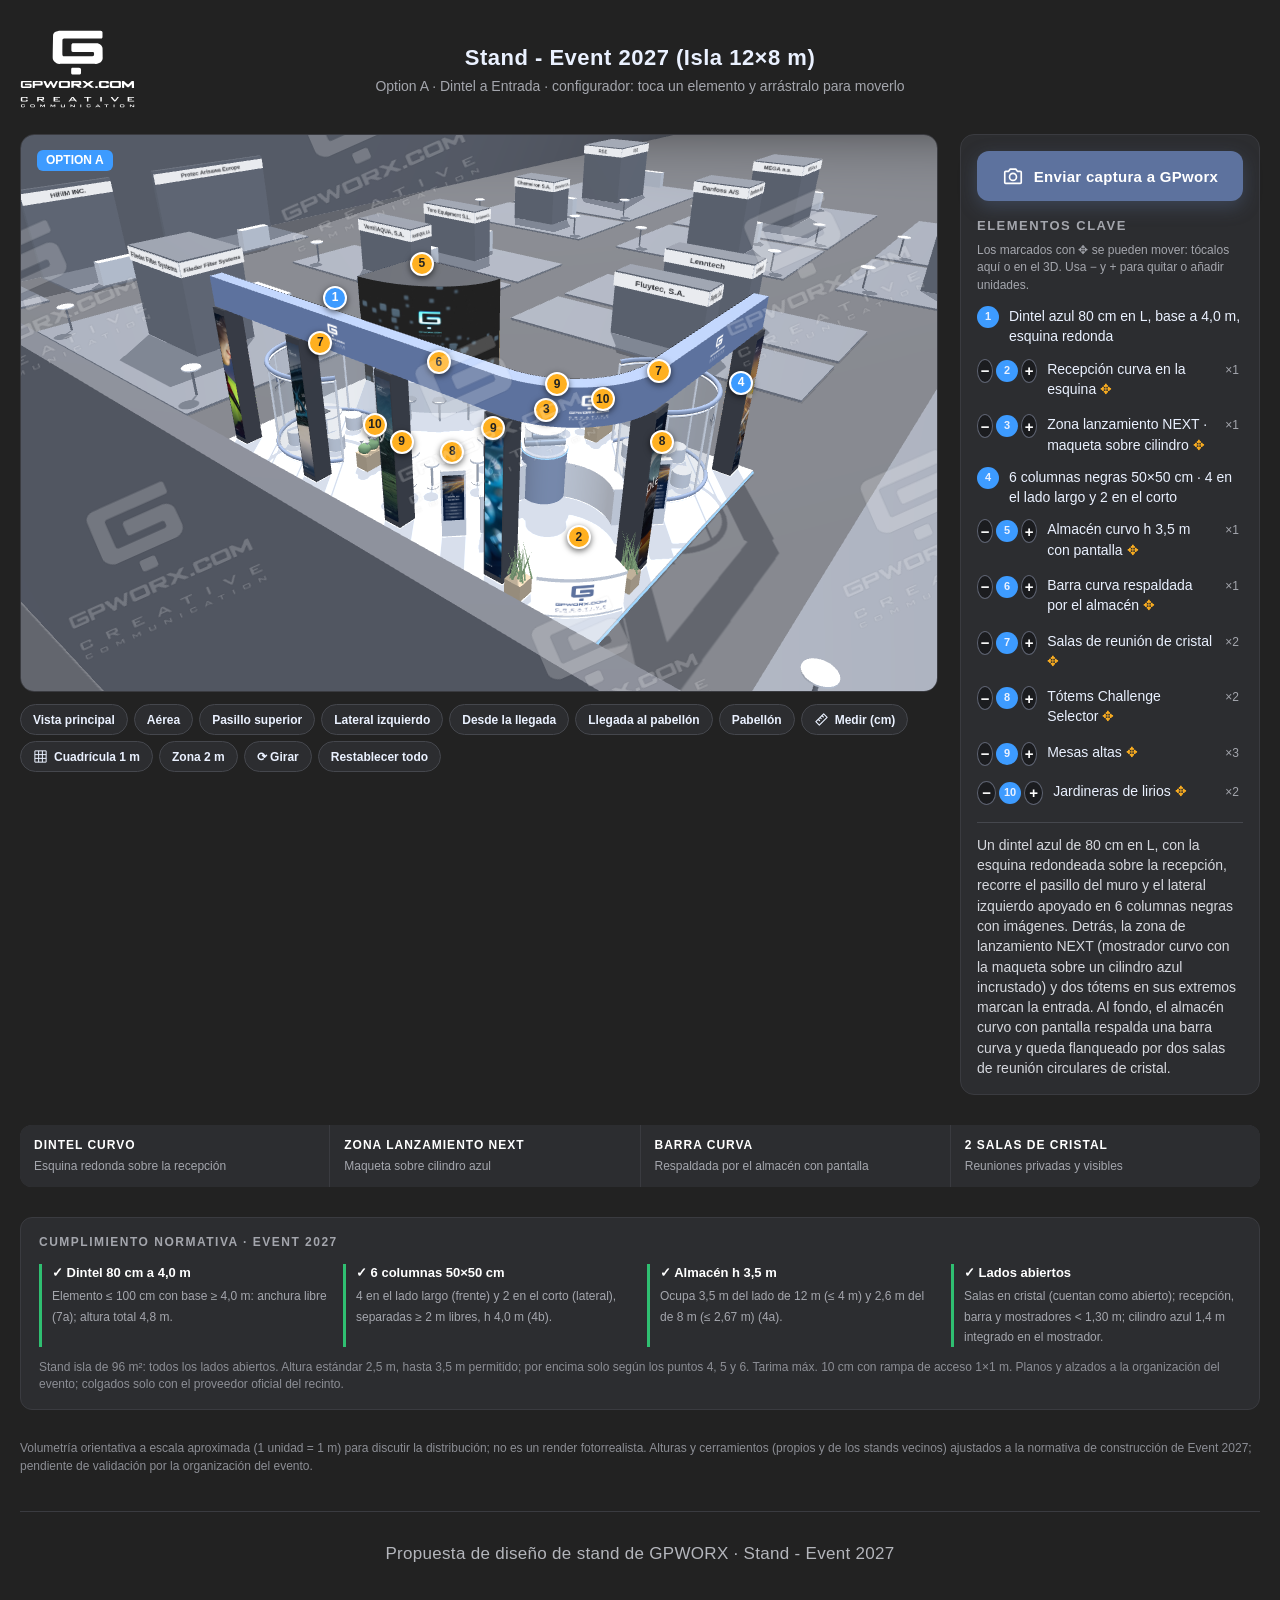
==== site/index.html @ 1fb153aa "Plantilla genérica: proveedor oficial del recinto y nombre de archivo de captura Co-Authored-By: Cla" ====
<!doctype html><html><head><meta charset=utf8><meta name=viewport content="width=device-width,initial-scale=1,viewport-fit=cover"><style>:root{color-scheme:light;box-sizing:border-box;padding-top:env(safe-area-inset-top,0px);padding-bottom:env(safe-area-inset-bottom,0px)}html{scroll-padding-top:env(safe-area-inset-top,0px)}body{margin:0;padding:0;font:14px -apple-system,BlinkMacSystemFont,sans-serif;background:#faf9f5;color:#141413}img{max-width:100%}[hidden]:not([hidden=until-found i]){display:none!important}</style>
<title>GPworx - Stand Configurator</title>
<link rel="icon" type="image/png" sizes="32x32" href="/assets/images/favicons/favicon-32x32.png">
<link rel="icon" type="image/png" sizes="16x16" href="/assets/images/favicons/favicon-16x16.png">
<meta name="msapplication-TileColor" content="#ffffff">
<meta name="theme-color" content="#ffffff">
</head><body>
<style>
:root{color-scheme:dark;--navy:#222222;--navy2:#2c2d30;--led:#3d9bff;--red:#5d729e;--txt:#eaf1ff;--mut:#a4a6ad}
*{box-sizing:border-box}
html,body{margin:0;background:var(--navy);color:var(--txt);font:14px/1.45 Helvetica,Arial,sans-serif}
header{padding:30px 20px 26px;display:flex;flex-direction:column;gap:24px}
.top{display:grid;grid-template-columns:180px 1fr 180px;align-items:center;gap:32px}
.top .gp{height:78px;width:auto;display:block}
.ttl{text-align:center}
.ttl h1{text-wrap:balance}
header .tabs{justify-content:center}
header h1{margin:0;font-size:22px;letter-spacing:.5px}
header p{margin:2px 0 0;color:var(--mut)}
header .ttl{min-width:0}
header .ttl h1{white-space:nowrap!important;overflow:hidden;text-overflow:ellipsis}
header .ttl h2{margin:4px 0 0;font-size:16px;font-weight:600;color:#d6d8de;letter-spacing:.3px}
header .ttl h3{margin:2px 0 0;font-size:14px;font-weight:400;color:var(--mut)}
@media(max-width:600px){header .ttl h1{font-size:clamp(12px,4.1vw,22px);letter-spacing:0}}
.hr{display:flex;flex-direction:column;align-items:flex-end;gap:10px}
.hl{display:flex;align-items:center;gap:18px;flex-wrap:wrap}
.hl .gp{height:52px;width:auto;display:block;padding-right:18px;border-right:1px solid #3a3b40}
.agency{display:flex;align-items:center;gap:10px;color:#9a9ca3;font-size:11px;letter-spacing:1px}
.agency img{height:48px;width:auto;display:block}
.credit{display:flex;flex-direction:column;align-items:center;gap:12px;text-align:center;margin:0 20px 36px;padding-top:30px;border-top:1px solid #3a3b40}
.credit img{height:44px;width:auto}
@media(max-width:900px){.top{grid-template-columns:1fr;justify-items:center;gap:16px}.top .sp{display:none}.hr{align-items:flex-start}.credit{margin-left:16px;margin-right:16px}}
.tabs{display:flex;gap:8px;flex-wrap:wrap}
.tabs button,.views button{background:var(--navy2);color:var(--txt);border:1px solid #45474d;border-radius:999px;padding:8px 14px;cursor:pointer;font-weight:bold;font-size:13px}
.tabs button.on{background:var(--led);border-color:var(--led);color:#fff}
.wrap{display:grid;grid-template-columns:1fr 300px;gap:22px;padding:0 20px 30px}
.stage{position:relative;border-radius:14px;overflow:hidden;background:#222222;min-height:520px;height:62vh;border:1px solid #3a3b40}
canvas{display:block;width:100%;height:100%;cursor:grab}
.title-ov{position:absolute;left:16px;top:14px;pointer-events:none}
.title-ov .k{display:inline-block;background:var(--led);color:#fff;font-weight:bold;border-radius:6px;padding:2px 9px;font-size:12px}
.title-ov{right:16px}
.title-ov .tl{display:flex;align-items:baseline;flex-wrap:wrap;gap:4px 8px;margin-top:6px}
.title-ov h2{margin:0;font-size:22px;text-shadow:0 2px 8px #000;white-space:nowrap}
.title-ov .sep{color:#d6d8de;text-shadow:0 1px 6px #000}
.title-ov .s{color:#d6d8de;text-shadow:0 1px 6px #000;font-size:14px}
.views{position:absolute;left:16px;bottom:14px;display:flex;gap:6px;flex-wrap:wrap}
.views button{padding:6px 11px;font-size:12px;background:rgba(34,34,34,.85)}
.views button.on{background:#ffb020;border-color:#ffb020;color:#222}
.hint{position:absolute;right:14px;bottom:16px;color:#8c8e95;font-size:11px;pointer-events:none}
.mk{position:absolute;width:24px;height:24px;margin:-12px 0 0 -12px;border-radius:50%;background:var(--led);color:#fff;font-weight:bold;font-size:12px;display:flex;align-items:center;justify-content:center;border:2px solid #fff;box-shadow:0 2px 6px rgba(0,0,0,.6);pointer-events:none}
aside{background:var(--navy2);border-radius:14px;padding:16px;border:1px solid #3a3b40}
aside h3{margin:0 0 10px;font-size:13px;letter-spacing:1.5px;color:var(--mut)}
aside ol{list-style:none;margin:0;padding:0}
aside li{display:flex;gap:10px;align-items:flex-start;margin:0 0 9px}
aside li b{flex:0 0 22px;height:22px;border-radius:50%;background:var(--led);display:flex;align-items:center;justify-content:center;font-size:11px}
aside .desc{margin-top:14px;padding-top:12px;border-top:1px solid #45474d;color:#d6d8de}
.strip{display:grid;grid-template-columns:repeat(4,1fr);gap:1px;margin:0 20px 30px;background:#3a3b40;border-radius:12px;overflow:hidden}
.strip div{background:var(--navy2);padding:12px 14px}
.strip b{display:block;font-size:12px;letter-spacing:1px;color:#fff}
.strip span{color:var(--mut);font-size:12px}
.norm{margin:0 20px 30px;background:var(--navy2);border:1px solid #3a3b40;border-radius:12px;padding:16px 18px}
.norm h3{margin:0 0 12px;font-size:12px;letter-spacing:1.5px;color:var(--mut)}
.ng{display:grid;grid-template-columns:repeat(4,1fr);gap:14px}
.ng div{border-left:3px solid #2fbf71;padding-left:10px;min-width:0}.ng b{display:block;color:#fff;font-size:13px;margin-bottom:3px}.ng span{color:var(--mut);font-size:12px}
.norm p{margin:12px 0 0;color:#8c8e95;font-size:12px}
@media(max-width:900px){.ng{grid-template-columns:1fr 1fr}.norm{margin-left:16px;margin-right:16px}}

.sel{position:absolute;left:16px;right:16px;top:14px;background:rgba(34,34,34,.92);border:1px solid #ffb020;border-radius:12px;padding:10px 12px;display:flex;flex-wrap:wrap;gap:8px 14px;align-items:center;justify-content:space-between;z-index:3}
.selh{display:flex;flex-direction:column;min-width:0}.selh b{font-size:15px;color:#fff}.selh span{color:#ffb020;font-size:12px;font-variant-numeric:tabular-nums}
.selb{display:flex;gap:6px;flex-wrap:wrap}
.selb button{background:var(--navy2);color:var(--txt);border:1px solid #45474d;border-radius:999px;padding:6px 11px;cursor:pointer;font-weight:bold;font-size:12px}
.selb button:hover{border-color:#ffb020}
.stage.editing .title-ov,.stage.editing .hint{visibility:hidden}
.hint{display:none}
.stage.dragging canvas{cursor:grabbing}
.mk.mv{background:#ffb020;color:#222}
aside li.mv{cursor:pointer;border-radius:8px;padding:3px 4px;margin-left:-4px}
aside li.mv:hover,aside li.on{background:#3a3b40}
aside li.mv .nm::after{content:" ✥";color:#ffb020}
.pm{display:flex;align-items:center;gap:3px;flex:0 0 auto}
.pm button{width:24px;height:24px;border-radius:50%;border:1px solid #5d6270;background:#1b1c1f;color:#fff;font:bold 15px/1 Helvetica,Arial,sans-serif;cursor:pointer;padding:0;display:flex;align-items:center;justify-content:center}
.pm button:hover{background:#5d729e;border-color:#5d729e}.pm button:disabled{opacity:.35;cursor:default;background:#1b1c1f;border-color:#5d6270}
.pm button:focus-visible{outline:2px solid #ffb020;outline-offset:1px}
aside li.mv .nm{flex:1;min-width:0}
aside li .ct{font-style:normal;color:var(--mut);font-size:12px;font-variant-numeric:tabular-nums;padding-top:3px}
aside .lh{margin:-4px 0 12px;color:var(--mut);font-size:12px}

.col{display:flex;flex-direction:column;gap:12px;min-width:0}
.views{position:static;display:flex;gap:6px;flex-wrap:wrap}
.views button{background:var(--navy2);padding:7px 12px;font-size:12px}
.views button:hover{border-color:#6a6c73}
.shot{width:100%;display:flex;align-items:center;justify-content:center;gap:10px;background:var(--red);color:#fff;border:0;border-radius:12px;padding:14px 16px;font:bold 15px Helvetica,Arial,sans-serif;letter-spacing:.3px;cursor:pointer;box-shadow:0 6px 18px rgba(93,114,158,.35);margin-bottom:16px}
.shot svg{width:22px;height:22px;flex:0 0 auto}
.shot:hover{filter:brightness(1.08)}.shot:focus-visible,.shotbox button:focus-visible,.shotbox input:focus-visible{outline:2px solid #ffb020;outline-offset:2px}
.shotbox{display:flex;flex-direction:column;gap:8px;background:#222;border:1px solid #45474d;border-radius:12px;padding:12px;margin:-6px 0 16px}
.shotbox img{width:100%;border-radius:8px;border:1px solid #3a3b40;display:block}
.shotbox label{font-size:12px;letter-spacing:1px;color:var(--mut);text-transform:uppercase;margin-top:4px}
.shotbox input{background:var(--navy2);color:var(--txt);border:1px solid #45474d;border-radius:8px;padding:10px 12px;font:15px Helvetica,Arial,sans-serif;width:100%}
.shotact{display:flex;gap:8px}
.shotact button{flex:1;border-radius:999px;padding:9px 12px;font-weight:bold;font-size:13px;cursor:pointer;border:1px solid #45474d;background:var(--navy2);color:var(--txt)}
.shotact button.pri{background:var(--red);border-color:var(--red);color:#fff}
.shotmsg{margin:0;font-size:12px;color:#d6d8de;min-height:1em}.shotmsg b{color:#fff}
.shotmsg a{color:#ffb020}
.views button.tool{display:inline-flex;align-items:center;gap:6px}
.views button.tool svg{width:15px;height:15px}
.views button.tool.on{background:#ffb020;border-color:#ffb020;color:#222}
.stage.measuring canvas{cursor:crosshair}
.ml{position:absolute;transform:translate(-50%,-50%);background:#ffb020;color:#222;font:bold 13px Helvetica,Arial,sans-serif;font-variant-numeric:tabular-nums;padding:3px 8px;border-radius:6px;white-space:nowrap;pointer-events:none;box-shadow:0 2px 6px rgba(0,0,0,.5)}
.ml.pv{background:rgba(255,176,32,.75)}
.mhint{position:absolute;left:50%;bottom:14px;transform:translateX(-50%);background:rgba(34,34,34,.9);border:1px solid #ffb020;color:#fff;font-size:12px;padding:6px 12px;border-radius:999px;white-space:nowrap;pointer-events:none;max-width:calc(100% - 32px);overflow:hidden;text-overflow:ellipsis}
.note{margin:0 20px 36px;color:#8c8e95;font-size:12px}
@media(max-width:900px){.wrap{grid-template-columns:1fr}.stage{height:58vh;min-height:380px}.strip{grid-template-columns:1fr 1fr}header,.wrap{padding-left:16px;padding-right:16px}.strip,.note{margin-left:16px;margin-right:16px}}
/* --- protección: marca de agua y bloqueos --- */
.wm{position:absolute;inset:0;overflow:hidden;pointer-events:none;z-index:5;border-radius:inherit}
.wm i{position:absolute;inset:-60%;transform:rotate(-24deg);background-repeat:repeat;background-position:center;opacity:.2}
.stage canvas,.stage img,header img,#shotImg{-webkit-user-drag:none;user-drag:none;-webkit-touch-callout:none;user-select:none;-webkit-user-select:none}
.stage{-webkit-touch-callout:none;-webkit-user-select:none;user-select:none}
body.shield .stage canvas,body.shield #markers,body.shield #mlabels,body.shield #shotImg{filter:blur(22px) brightness(.7);transition:filter .05s}
.printblock{display:none}
@media print{body>*:not(.printblock){display:none!important}.printblock{display:block!important;padding:60px;font:16px Helvetica,Arial,sans-serif;color:#000;background:#fff}}
</style>
<div class="printblock">Esta propuesta es confidencial y no se puede imprimir. Para recibir la configuración, usa el botón «Enviar captura a GPworx» o escribe a gregor@gpworx.com.</div>
<header>
  <div class="top"><img class="gp" alt="GPWORX Creative Communication" src="logo-gpworx.svg"><div class="ttl"><h1>Stand - Event 2027 (Isla 12×8 m)</h1><h3>Option A · Dintel a Entrada · configurador: toca un elemento y arrástralo para moverlo</h3></div><span class="sp"></span></div>
</header>
<div class="wrap">
  <div class="col">
  <div class="stage" id="stage">
    <canvas id="c"></canvas>
    <div id="markers"></div><div id="mlabels"></div>
    <div class="wm" aria-hidden="true"><i id="wmTile"></i></div>
    <div class="mhint" id="mhint" hidden>Toca dos puntos para medir · arrastra para girar · Esc para salir</div>
    <div class="title-ov"><span class="k" id="tk">OPTION A</span><div class="tl"><h2 id="tt"></h2><span class="sep">·</span><span class="s" id="ts"></span></div></div>
    <div class="hint">Toca un elemento y arrástralo · arrastra el fondo para girar · rueda / pellizco para zoom</div>
    <div class="sel" id="sel" hidden>
      <div class="selh"><b id="selN"></b><span id="selP"></span></div>
      <div class="selb"><button data-r="-15">⟲ 15°</button><button data-r="15">⟳ 15°</button><button data-r="90">⟳ 90°</button><button id="selDup">＋ Duplicar</button><button id="selDel">− Eliminar</button><button id="selHome">Original</button><button id="selX" aria-label="Cerrar">✕</button></div>
    </div>
  </div>
    <div class="views" id="views">
      <button data-v="main">Vista principal</button>
      <button data-v="aerial">Aérea</button>
      <button data-v="front">Pasillo superior</button>
      <button data-v="side">Lateral izquierdo</button>
      <button data-v="entry">Desde la llegada</button>
      <button data-v="arrive">Llegada al pabellón</button>
      <button data-v="hall">Pabellón</button>
      <button id="measBtn" class="tool"><svg viewBox="0 0 24 24" aria-hidden="true"><path d="M3 15.5 15.5 3 21 8.5 8.5 21z" fill="none" stroke="currentColor" stroke-width="1.8" stroke-linejoin="round"/><path d="M7 12l2 2M10 9l1.5 1.5M13 6l2 2" stroke="currentColor" stroke-width="1.8" stroke-linecap="round"/></svg>Medir (cm)</button>
      <button id="measClr" hidden>Borrar medidas</button>
      <button id="gridBtn" class="tool"><svg viewBox="0 0 24 24" aria-hidden="true"><path d="M3 3h18v18H3zM9 3v18M15 3v18M3 9h18M3 15h18" fill="none" stroke="currentColor" stroke-width="1.6"/></svg>Cuadrícula 1 m</button>
      <button id="zone">Zona 2 m</button>
      <button id="rot">⟳ Girar</button>
      <button id="resetAll">Restablecer todo</button>
    </div>
  </div>
  <aside><button class="shot" id="shotBtn" type="button"><svg viewBox="0 0 24 24" aria-hidden="true"><path d="M4 7h3l2-2.5h6L17 7h3a1 1 0 0 1 1 1v11a1 1 0 0 1-1 1H4a1 1 0 0 1-1-1V8a1 1 0 0 1 1-1z" fill="none" stroke="currentColor" stroke-width="1.8" stroke-linejoin="round"/><circle cx="12" cy="13" r="3.8" fill="none" stroke="currentColor" stroke-width="1.8"/></svg>Enviar captura a GPworx</button>
  <div class="shotbox" id="shotBox" hidden>
    <img id="shotImg" alt="Captura de la configuración actual">
    <p class="shotmsg" id="shotMsg" role="status"></p>
    <div class="shotact"><button id="shotCancel" type="button">Cerrar</button></div>
  </div>
  <h3>ELEMENTOS CLAVE</h3><p class="lh">Los marcados con ✥ se pueden mover: tócalos aquí o en el 3D. Usa − y + para quitar o añadir unidades.</p><ol id="legend"></ol><div class="desc" id="desc"></div></aside>
</div>
<div class="strip" id="strip"></div>
<section class="norm"><h3>CUMPLIMIENTO NORMATIVA · EVENT 2027</h3><div class="ng" id="norm"></div><p>Stand isla de 96 m²: todos los lados abiertos. Altura estándar 2,5 m, hasta 3,5 m permitido; por encima solo según los puntos 4, 5 y 6. Tarima máx. 10 cm con rampa de acceso 1×1 m. Planos y alzados a la organización del evento; colgados solo con el proveedor oficial del recinto.</p></section>
<p class="note">Volumetría orientativa a escala aproximada (1 unidad = 1 m) para discutir la distribución; no es un render fotorrealista. Alturas y cerramientos (propios y de los stands vecinos) ajustados a la normativa de construcción de Event 2027; pendiente de validación por la organización del evento.</p>
<div class="credit"><span style="color:#b4b6bc;font-size:17px;letter-spacing:.3px">Propuesta de diseño de stand de GPWORX · Stand - Event 2027</span></div>

<script>/**
 * @license
 * Copyright 2010-2021 Three.js Authors
 * SPDX-License-Identifier: MIT
 */
!function(t,e){"object"==typeof exports&&"undefined"!=typeof module?e(exports):"function"==typeof define&&define.amd?define(["exports"],e):e((t="undefined"!=typeof globalThis?globalThis:t||self).THREE={})}(this,(function(t){"use strict";const e="128",n=100,i=300,r=301,s=302,a=303,o=304,l=306,c=307,h=1e3,u=1001,d=1002,p=1003,m=1004,f=1005,g=1006,v=1007,y=1008,x=1009,_=1012,w=1014,b=1015,M=1016,S=1020,T=1022,E=1023,A=1026,L=1027,R=33776,C=33777,P=33778,D=33779,I=35840,N=35841,B=35842,z=35843,F=37492,O=37496,H=2300,G=2301,U=2302,k=2400,V=2401,W=2402,j=2500,q=2501,X=3e3,Y=3001,Z=3007,J=3002,Q=3004,K=3005,$=3006,tt=7680,et=35044,nt=35048,it="300 es";class rt{addEventListener(t,e){void 0===this._listeners&&(this._listeners={});const n=this._listeners;void 0===n[t]&&(n[t]=[]),-1===n[t].indexOf(e)&&n[t].push(e)}hasEventListener(t,e){if(void 0===this._listeners)return!1;const n=this._listeners;return void 0!==n[t]&&-1!==n[t].indexOf(e)}removeEventListener(t,e){if(void 0===this._listeners)return;const n=this._listeners[t];if(void 0!==n){const t=n.indexOf(e);-1!==t&&n.splice(t,1)}}dispatchEvent(t){if(void 0===this._listeners)return;const e=this._listeners[t.type];if(void 0!==e){t.target=this;const n=e.slice(0);for(let e=0,i=n.length;e<i;e++)n[e].call(this,t);t.target=null}}}const st=[];for(let t=0;t<256;t++)st[t]=(t<16?"0":"")+t.toString(16);let at=1234567;const ot=Math.PI/180,lt=180/Math.PI;function ct(){const t=4294967295*Math.random()|0,e=4294967295*Math.random()|0,n=4294967295*Math.random()|0,i=4294967295*Math.random()|0;return(st[255&t]+st[t>>8&255]+st[t>>16&255]+st[t>>24&255]+"-"+st[255&e]+st[e>>8&255]+"-"+st[e>>16&15|64]+st[e>>24&255]+"-"+st[63&n|128]+st[n>>8&255]+"-"+st[n>>16&255]+st[n>>24&255]+st[255&i]+st[i>>8&255]+st[i>>16&255]+st[i>>24&255]).toUpperCase()}function ht(t,e,n){return Math.max(e,Math.min(n,t))}function ut(t,e){return(t%e+e)%e}function dt(t,e,n){return(1-n)*t+n*e}function pt(t){return 0==(t&t-1)&&0!==t}function mt(t){return Math.pow(2,Math.ceil(Math.log(t)/Math.LN2))}function ft(t){return Math.pow(2,Math.floor(Math.log(t)/Math.LN2))}var gt=Object.freeze({__proto__:null,DEG2RAD:ot,RAD2DEG:lt,generateUUID:ct,clamp:ht,euclideanModulo:ut,mapLinear:function(t,e,n,i,r){return i+(t-e)*(r-i)/(n-e)},inverseLerp:function(t,e,n){return t!==e?(n-t)/(e-t):0},lerp:dt,damp:function(t,e,n,i){return dt(t,e,1-Math.exp(-n*i))},pingpong:function(t,e=1){return e-Math.abs(ut(t,2*e)-e)},smoothstep:function(t,e,n){return t<=e?0:t>=n?1:(t=(t-e)/(n-e))*t*(3-2*t)},smootherstep:function(t,e,n){return t<=e?0:t>=n?1:(t=(t-e)/(n-e))*t*t*(t*(6*t-15)+10)},randInt:function(t,e){return t+Math.floor(Math.random()*(e-t+1))},randFloat:function(t,e){return t+Math.random()*(e-t)},randFloatSpread:function(t){return t*(.5-Math.random())},seededRandom:function(t){return void 0!==t&&(at=t%2147483647),at=16807*at%2147483647,(at-1)/2147483646},degToRad:function(t){return t*ot},radToDeg:function(t){return t*lt},isPowerOfTwo:pt,ceilPowerOfTwo:mt,floorPowerOfTwo:ft,setQuaternionFromProperEuler:function(t,e,n,i,r){const s=Math.cos,a=Math.sin,o=s(n/2),l=a(n/2),c=s((e+i)/2),h=a((e+i)/2),u=s((e-i)/2),d=a((e-i)/2),p=s((i-e)/2),m=a((i-e)/2);switch(r){case"XYX":t.set(o*h,l*u,l*d,o*c);break;case"YZY":t.set(l*d,o*h,l*u,o*c);break;case"ZXZ":t.set(l*u,l*d,o*h,o*c);break;case"XZX":t.set(o*h,l*m,l*p,o*c);break;case"YXY":t.set(l*p,o*h,l*m,o*c);break;case"ZYZ":t.set(l*m,l*p,o*h,o*c);break;default:console.warn("THREE.MathUtils: .setQuaternionFromProperEuler() encountered an unknown order: "+r)}}});class vt{constructor(t=0,e=0){this.x=t,this.y=e}get width(){return this.x}set width(t){this.x=t}get height(){return this.y}set height(t){this.y=t}set(t,e){return this.x=t,this.y=e,this}setScalar(t){return this.x=t,this.y=t,this}setX(t){return this.x=t,this}setY(t){return this.y=t,this}setComponent(t,e){switch(t){case 0:this.x=e;break;case 1:this.y=e;break;default:throw new Error("index is out of range: "+t)}return this}getComponent(t){switch(t){case 0:return this.x;case 1:return this.y;default:throw new Error("index is out of range: "+t)}}clone(){return new this.constructor(this.x,this.y)}copy(t){return this.x=t.x,this.y=t.y,this}add(t,e){return void 0!==e?(console.warn("THREE.Vector2: .add() now only accepts one argument. Use .addVectors( a, b ) instead."),this.addVectors(t,e)):(this.x+=t.x,this.y+=t.y,this)}addScalar(t){return this.x+=t,this.y+=t,this}addVectors(t,e){return this.x=t.x+e.x,this.y=t.y+e.y,this}addScaledVector(t,e){return this.x+=t.x*e,this.y+=t.y*e,this}sub(t,e){return void 0!==e?(console.warn("THREE.Vector2: .sub() now only accepts one argument. Use .subVectors( a, b ) instead."),this.subVectors(t,e)):(this.x-=t.x,this.y-=t.y,this)}subScalar(t){return this.x-=t,this.y-=t,this}subVectors(t,e){return this.x=t.x-e.x,this.y=t.y-e.y,this}multiply(t){return this.x*=t.x,this.y*=t.y,this}multiplyScalar(t){return this.x*=t,this.y*=t,this}divide(t){return this.x/=t.x,this.y/=t.y,this}divideScalar(t){return this.multiplyScalar(1/t)}applyMatrix3(t){const e=this.x,n=this.y,i=t.elements;return this.x=i[0]*e+i[3]*n+i[6],this.y=i[1]*e+i[4]*n+i[7],this}min(t){return this.x=Math.min(this.x,t.x),this.y=Math.min(this.y,t.y),this}max(t){return this.x=Math.max(this.x,t.x),this.y=Math.max(this.y,t.y),this}clamp(t,e){return this.x=Math.max(t.x,Math.min(e.x,this.x)),this.y=Math.max(t.y,Math.min(e.y,this.y)),this}clampScalar(t,e){return this.x=Math.max(t,Math.min(e,this.x)),this.y=Math.max(t,Math.min(e,this.y)),this}clampLength(t,e){const n=this.length();return this.divideScalar(n||1).multiplyScalar(Math.max(t,Math.min(e,n)))}floor(){return this.x=Math.floor(this.x),this.y=Math.floor(this.y),this}ceil(){return this.x=Math.ceil(this.x),this.y=Math.ceil(this.y),this}round(){return this.x=Math.round(this.x),this.y=Math.round(this.y),this}roundToZero(){return this.x=this.x<0?Math.ceil(this.x):Math.floor(this.x),this.y=this.y<0?Math.ceil(this.y):Math.floor(this.y),this}negate(){return this.x=-this.x,this.y=-this.y,this}dot(t){return this.x*t.x+this.y*t.y}cross(t){return this.x*t.y-this.y*t.x}lengthSq(){return this.x*this.x+this.y*this.y}length(){return Math.sqrt(this.x*this.x+this.y*this.y)}manhattanLength(){return Math.abs(this.x)+Math.abs(this.y)}normalize(){return this.divideScalar(this.length()||1)}angle(){return Math.atan2(-this.y,-this.x)+Math.PI}distanceTo(t){return Math.sqrt(this.distanceToSquared(t))}distanceToSquared(t){const e=this.x-t.x,n=this.y-t.y;return e*e+n*n}manhattanDistanceTo(t){return Math.abs(this.x-t.x)+Math.abs(this.y-t.y)}setLength(t){return this.normalize().multiplyScalar(t)}lerp(t,e){return this.x+=(t.x-this.x)*e,this.y+=(t.y-this.y)*e,this}lerpVectors(t,e,n){return this.x=t.x+(e.x-t.x)*n,this.y=t.y+(e.y-t.y)*n,this}equals(t){return t.x===this.x&&t.y===this.y}fromArray(t,e=0){return this.x=t[e],this.y=t[e+1],this}toArray(t=[],e=0){return t[e]=this.x,t[e+1]=this.y,t}fromBufferAttribute(t,e,n){return void 0!==n&&console.warn("THREE.Vector2: offset has been removed from .fromBufferAttribute()."),this.x=t.getX(e),this.y=t.getY(e),this}rotateAround(t,e){const n=Math.cos(e),i=Math.sin(e),r=this.x-t.x,s=this.y-t.y;return this.x=r*n-s*i+t.x,this.y=r*i+s*n+t.y,this}random(){return this.x=Math.random(),this.y=Math.random(),this}}vt.prototype.isVector2=!0;class yt{constructor(){this.elements=[1,0,0,0,1,0,0,0,1],arguments.length>0&&console.error("THREE.Matrix3: the constructor no longer reads arguments. use .set() instead.")}set(t,e,n,i,r,s,a,o,l){const c=this.elements;return c[0]=t,c[1]=i,c[2]=a,c[3]=e,c[4]=r,c[5]=o,c[6]=n,c[7]=s,c[8]=l,this}identity(){return this.set(1,0,0,0,1,0,0,0,1),this}copy(t){const e=this.elements,n=t.elements;return e[0]=n[0],e[1]=n[1],e[2]=n[2],e[3]=n[3],e[4]=n[4],e[5]=n[5],e[6]=n[6],e[7]=n[7],e[8]=n[8],this}extractBasis(t,e,n){return t.setFromMatrix3Column(this,0),e.setFromMatrix3Column(this,1),n.setFromMatrix3Column(this,2),this}setFromMatrix4(t){const e=t.elements;return this.set(e[0],e[4],e[8],e[1],e[5],e[9],e[2],e[6],e[10]),this}multiply(t){return this.multiplyMatrices(this,t)}premultiply(t){return this.multiplyMatrices(t,this)}multiplyMatrices(t,e){const n=t.elements,i=e.elements,r=this.elements,s=n[0],a=n[3],o=n[6],l=n[1],c=n[4],h=n[7],u=n[2],d=n[5],p=n[8],m=i[0],f=i[3],g=i[6],v=i[1],y=i[4],x=i[7],_=i[2],w=i[5],b=i[8];return r[0]=s*m+a*v+o*_,r[3]=s*f+a*y+o*w,r[6]=s*g+a*x+o*b,r[1]=l*m+c*v+h*_,r[4]=l*f+c*y+h*w,r[7]=l*g+c*x+h*b,r[2]=u*m+d*v+p*_,r[5]=u*f+d*y+p*w,r[8]=u*g+d*x+p*b,this}multiplyScalar(t){const e=this.elements;return e[0]*=t,e[3]*=t,e[6]*=t,e[1]*=t,e[4]*=t,e[7]*=t,e[2]*=t,e[5]*=t,e[8]*=t,this}determinant(){const t=this.elements,e=t[0],n=t[1],i=t[2],r=t[3],s=t[4],a=t[5],o=t[6],l=t[7],c=t[8];return e*s*c-e*a*l-n*r*c+n*a*o+i*r*l-i*s*o}invert(){const t=this.elements,e=t[0],n=t[1],i=t[2],r=t[3],s=t[4],a=t[5],o=t[6],l=t[7],c=t[8],h=c*s-a*l,u=a*o-c*r,d=l*r-s*o,p=e*h+n*u+i*d;if(0===p)return this.set(0,0,0,0,0,0,0,0,0);const m=1/p;return t[0]=h*m,t[1]=(i*l-c*n)*m,t[2]=(a*n-i*s)*m,t[3]=u*m,t[4]=(c*e-i*o)*m,t[5]=(i*r-a*e)*m,t[6]=d*m,t[7]=(n*o-l*e)*m,t[8]=(s*e-n*r)*m,this}transpose(){let t;const e=this.elements;return t=e[1],e[1]=e[3],e[3]=t,t=e[2],e[2]=e[6],e[6]=t,t=e[5],e[5]=e[7],e[7]=t,this}getNormalMatrix(t){return this.setFromMatrix4(t).invert().transpose()}transposeIntoArray(t){const e=this.elements;return t[0]=e[0],t[1]=e[3],t[2]=e[6],t[3]=e[1],t[4]=e[4],t[5]=e[7],t[6]=e[2],t[7]=e[5],t[8]=e[8],this}setUvTransform(t,e,n,i,r,s,a){const o=Math.cos(r),l=Math.sin(r);return this.set(n*o,n*l,-n*(o*s+l*a)+s+t,-i*l,i*o,-i*(-l*s+o*a)+a+e,0,0,1),this}scale(t,e){const n=this.elements;return n[0]*=t,n[3]*=t,n[6]*=t,n[1]*=e,n[4]*=e,n[7]*=e,this}rotate(t){const e=Math.cos(t),n=Math.sin(t),i=this.elements,r=i[0],s=i[3],a=i[6],o=i[1],l=i[4],c=i[7];return i[0]=e*r+n*o,i[3]=e*s+n*l,i[6]=e*a+n*c,i[1]=-n*r+e*o,i[4]=-n*s+e*l,i[7]=-n*a+e*c,this}translate(t,e){const n=this.elements;return n[0]+=t*n[2],n[3]+=t*n[5],n[6]+=t*n[8],n[1]+=e*n[2],n[4]+=e*n[5],n[7]+=e*n[8],this}equals(t){const e=this.elements,n=t.elements;for(let t=0;t<9;t++)if(e[t]!==n[t])return!1;return!0}fromArray(t,e=0){for(let n=0;n<9;n++)this.elements[n]=t[n+e];return this}toArray(t=[],e=0){const n=this.elements;return t[e]=n[0],t[e+1]=n[1],t[e+2]=n[2],t[e+3]=n[3],t[e+4]=n[4],t[e+5]=n[5],t[e+6]=n[6],t[e+7]=n[7],t[e+8]=n[8],t}clone(){return(new this.constructor).fromArray(this.elements)}}let xt;yt.prototype.isMatrix3=!0;class _t{static getDataURL(t){if(/^data:/i.test(t.src))return t.src;if("undefined"==typeof HTMLCanvasElement)return t.src;let e;if(t instanceof HTMLCanvasElement)e=t;else{void 0===xt&&(xt=document.createElementNS("http://www.w3.org/1999/xhtml","canvas")),xt.width=t.width,xt.height=t.height;const n=xt.getContext("2d");t instanceof ImageData?n.putImageData(t,0,0):n.drawImage(t,0,0,t.width,t.height),e=xt}return e.width>2048||e.height>2048?(console.warn("THREE.ImageUtils.getDataURL: Image converted to jpg for performance reasons",t),e.toDataURL("image/jpeg",.6)):e.toDataURL("image/png")}}let wt=0;class bt extends rt{constructor(t=bt.DEFAULT_IMAGE,e=bt.DEFAULT_MAPPING,n=1001,i=1001,r=1006,s=1008,a=1023,o=1009,l=1,c=3e3){super(),Object.defineProperty(this,"id",{value:wt++}),this.uuid=ct(),this.name="",this.image=t,this.mipmaps=[],this.mapping=e,this.wrapS=n,this.wrapT=i,this.magFilter=r,this.minFilter=s,this.anisotropy=l,this.format=a,this.internalFormat=null,this.type=o,this.offset=new vt(0,0),this.repeat=new vt(1,1),this.center=new vt(0,0),this.rotation=0,this.matrixAutoUpdate=!0,this.matrix=new yt,this.generateMipmaps=!0,this.premultiplyAlpha=!1,this.flipY=!0,this.unpackAlignment=4,this.encoding=c,this.version=0,this.onUpdate=null}updateMatrix(){this.matrix.setUvTransform(this.offset.x,this.offset.y,this.repeat.x,this.repeat.y,this.rotation,this.center.x,this.center.y)}clone(){return(new this.constructor).copy(this)}copy(t){return this.name=t.name,this.image=t.image,this.mipmaps=t.mipmaps.slice(0),this.mapping=t.mapping,this.wrapS=t.wrapS,this.wrapT=t.wrapT,this.magFilter=t.magFilter,this.minFilter=t.minFilter,this.anisotropy=t.anisotropy,this.format=t.format,this.internalFormat=t.internalFormat,this.type=t.type,this.offset.copy(t.offset),this.repeat.copy(t.repeat),this.center.copy(t.center),this.rotation=t.rotation,this.matrixAutoUpdate=t.matrixAutoUpdate,this.matrix.copy(t.matrix),this.generateMipmaps=t.generateMipmaps,this.premultiplyAlpha=t.premultiplyAlpha,this.flipY=t.flipY,this.unpackAlignment=t.unpackAlignment,this.encoding=t.encoding,this}toJSON(t){const e=void 0===t||"string"==typeof t;if(!e&&void 0!==t.textures[this.uuid])return t.textures[this.uuid];const n={metadata:{version:4.5,type:"Texture",generator:"Texture.toJSON"},uuid:this.uuid,name:this.name,mapping:this.mapping,repeat:[this.repeat.x,this.repeat.y],offset:[this.offset.x,this.offset.y],center:[this.center.x,this.center.y],rotation:this.rotation,wrap:[this.wrapS,this.wrapT],format:this.format,type:this.type,encoding:this.encoding,minFilter:this.minFilter,magFilter:this.magFilter,anisotropy:this.anisotropy,flipY:this.flipY,premultiplyAlpha:this.premultiplyAlpha,unpackAlignment:this.unpackAlignment};if(void 0!==this.image){const i=this.image;if(void 0===i.uuid&&(i.uuid=ct()),!e&&void 0===t.images[i.uuid]){let e;if(Array.isArray(i)){e=[];for(let t=0,n=i.length;t<n;t++)i[t].isDataTexture?e.push(Mt(i[t].image)):e.push(Mt(i[t]))}else e=Mt(i);t.images[i.uuid]={uuid:i.uuid,url:e}}n.image=i.uuid}return e||(t.textures[this.uuid]=n),n}dispose(){this.dispatchEvent({type:"dispose"})}transformUv(t){if(this.mapping!==i)return t;if(t.applyMatrix3(this.matrix),t.x<0||t.x>1)switch(this.wrapS){case h:t.x=t.x-Math.floor(t.x);break;case u:t.x=t.x<0?0:1;break;case d:1===Math.abs(Math.floor(t.x)%2)?t.x=Math.ceil(t.x)-t.x:t.x=t.x-Math.floor(t.x)}if(t.y<0||t.y>1)switch(this.wrapT){case h:t.y=t.y-Math.floor(t.y);break;case u:t.y=t.y<0?0:1;break;case d:1===Math.abs(Math.floor(t.y)%2)?t.y=Math.ceil(t.y)-t.y:t.y=t.y-Math.floor(t.y)}return this.flipY&&(t.y=1-t.y),t}set needsUpdate(t){!0===t&&this.version++}}function Mt(t){return"undefined"!=typeof HTMLImageElement&&t instanceof HTMLImageElement||"undefined"!=typeof HTMLCanvasElement&&t instanceof HTMLCanvasElement||"undefined"!=typeof ImageBitmap&&t instanceof ImageBitmap?_t.getDataURL(t):t.data?{data:Array.prototype.slice.call(t.data),width:t.width,height:t.height,type:t.data.constructor.name}:(console.warn("THREE.Texture: Unable to serialize Texture."),{})}bt.DEFAULT_IMAGE=void 0,bt.DEFAULT_MAPPING=i,bt.prototype.isTexture=!0;class St{constructor(t=0,e=0,n=0,i=1){this.x=t,this.y=e,this.z=n,this.w=i}get width(){return this.z}set width(t){this.z=t}get height(){return this.w}set height(t){this.w=t}set(t,e,n,i){return this.x=t,this.y=e,this.z=n,this.w=i,this}setScalar(t){return this.x=t,this.y=t,this.z=t,this.w=t,this}setX(t){return this.x=t,this}setY(t){return this.y=t,this}setZ(t){return this.z=t,this}setW(t){return this.w=t,this}setComponent(t,e){switch(t){case 0:this.x=e;break;case 1:this.y=e;break;case 2:this.z=e;break;case 3:this.w=e;break;default:throw new Error("index is out of range: "+t)}return this}getComponent(t){switch(t){case 0:return this.x;case 1:return this.y;case 2:return this.z;case 3:return this.w;default:throw new Error("index is out of range: "+t)}}clone(){return new this.constructor(this.x,this.y,this.z,this.w)}copy(t){return this.x=t.x,this.y=t.y,this.z=t.z,this.w=void 0!==t.w?t.w:1,this}add(t,e){return void 0!==e?(console.warn("THREE.Vector4: .add() now only accepts one argument. Use .addVectors( a, b ) instead."),this.addVectors(t,e)):(this.x+=t.x,this.y+=t.y,this.z+=t.z,this.w+=t.w,this)}addScalar(t){return this.x+=t,this.y+=t,this.z+=t,this.w+=t,this}addVectors(t,e){return this.x=t.x+e.x,this.y=t.y+e.y,this.z=t.z+e.z,this.w=t.w+e.w,this}addScaledVector(t,e){return this.x+=t.x*e,this.y+=t.y*e,this.z+=t.z*e,this.w+=t.w*e,this}sub(t,e){return void 0!==e?(console.warn("THREE.Vector4: .sub() now only accepts one argument. Use .subVectors( a, b ) instead."),this.subVectors(t,e)):(this.x-=t.x,this.y-=t.y,this.z-=t.z,this.w-=t.w,this)}subScalar(t){return this.x-=t,this.y-=t,this.z-=t,this.w-=t,this}subVectors(t,e){return this.x=t.x-e.x,this.y=t.y-e.y,this.z=t.z-e.z,this.w=t.w-e.w,this}multiply(t){return this.x*=t.x,this.y*=t.y,this.z*=t.z,this.w*=t.w,this}multiplyScalar(t){return this.x*=t,this.y*=t,this.z*=t,this.w*=t,this}applyMatrix4(t){const e=this.x,n=this.y,i=this.z,r=this.w,s=t.elements;return this.x=s[0]*e+s[4]*n+s[8]*i+s[12]*r,this.y=s[1]*e+s[5]*n+s[9]*i+s[13]*r,this.z=s[2]*e+s[6]*n+s[10]*i+s[14]*r,this.w=s[3]*e+s[7]*n+s[11]*i+s[15]*r,this}divideScalar(t){return this.multiplyScalar(1/t)}setAxisAngleFromQuaternion(t){this.w=2*Math.acos(t.w);const e=Math.sqrt(1-t.w*t.w);return e<1e-4?(this.x=1,this.y=0,this.z=0):(this.x=t.x/e,this.y=t.y/e,this.z=t.z/e),this}setAxisAngleFromRotationMatrix(t){let e,n,i,r;const s=.01,a=.1,o=t.elements,l=o[0],c=o[4],h=o[8],u=o[1],d=o[5],p=o[9],m=o[2],f=o[6],g=o[10];if(Math.abs(c-u)<s&&Math.abs(h-m)<s&&Math.abs(p-f)<s){if(Math.abs(c+u)<a&&Math.abs(h+m)<a&&Math.abs(p+f)<a&&Math.abs(l+d+g-3)<a)return this.set(1,0,0,0),this;e=Math.PI;const t=(l+1)/2,o=(d+1)/2,v=(g+1)/2,y=(c+u)/4,x=(h+m)/4,_=(p+f)/4;return t>o&&t>v?t<s?(n=0,i=.707106781,r=.707106781):(n=Math.sqrt(t),i=y/n,r=x/n):o>v?o<s?(n=.707106781,i=0,r=.707106781):(i=Math.sqrt(o),n=y/i,r=_/i):v<s?(n=.707106781,i=.707106781,r=0):(r=Math.sqrt(v),n=x/r,i=_/r),this.set(n,i,r,e),this}let v=Math.sqrt((f-p)*(f-p)+(h-m)*(h-m)+(u-c)*(u-c));return Math.abs(v)<.001&&(v=1),this.x=(f-p)/v,this.y=(h-m)/v,this.z=(u-c)/v,this.w=Math.acos((l+d+g-1)/2),this}min(t){return this.x=Math.min(this.x,t.x),this.y=Math.min(this.y,t.y),this.z=Math.min(this.z,t.z),this.w=Math.min(this.w,t.w),this}max(t){return this.x=Math.max(this.x,t.x),this.y=Math.max(this.y,t.y),this.z=Math.max(this.z,t.z),this.w=Math.max(this.w,t.w),this}clamp(t,e){return this.x=Math.max(t.x,Math.min(e.x,this.x)),this.y=Math.max(t.y,Math.min(e.y,this.y)),this.z=Math.max(t.z,Math.min(e.z,this.z)),this.w=Math.max(t.w,Math.min(e.w,this.w)),this}clampScalar(t,e){return this.x=Math.max(t,Math.min(e,this.x)),this.y=Math.max(t,Math.min(e,this.y)),this.z=Math.max(t,Math.min(e,this.z)),this.w=Math.max(t,Math.min(e,this.w)),this}clampLength(t,e){const n=this.length();return this.divideScalar(n||1).multiplyScalar(Math.max(t,Math.min(e,n)))}floor(){return this.x=Math.floor(this.x),this.y=Math.floor(this.y),this.z=Math.floor(this.z),this.w=Math.floor(this.w),this}ceil(){return this.x=Math.ceil(this.x),this.y=Math.ceil(this.y),this.z=Math.ceil(this.z),this.w=Math.ceil(this.w),this}round(){return this.x=Math.round(this.x),this.y=Math.round(this.y),this.z=Math.round(this.z),this.w=Math.round(this.w),this}roundToZero(){return this.x=this.x<0?Math.ceil(this.x):Math.floor(this.x),this.y=this.y<0?Math.ceil(this.y):Math.floor(this.y),this.z=this.z<0?Math.ceil(this.z):Math.floor(this.z),this.w=this.w<0?Math.ceil(this.w):Math.floor(this.w),this}negate(){return this.x=-this.x,this.y=-this.y,this.z=-this.z,this.w=-this.w,this}dot(t){return this.x*t.x+this.y*t.y+this.z*t.z+this.w*t.w}lengthSq(){return this.x*this.x+this.y*this.y+this.z*this.z+this.w*this.w}length(){return Math.sqrt(this.x*this.x+this.y*this.y+this.z*this.z+this.w*this.w)}manhattanLength(){return Math.abs(this.x)+Math.abs(this.y)+Math.abs(this.z)+Math.abs(this.w)}normalize(){return this.divideScalar(this.length()||1)}setLength(t){return this.normalize().multiplyScalar(t)}lerp(t,e){return this.x+=(t.x-this.x)*e,this.y+=(t.y-this.y)*e,this.z+=(t.z-this.z)*e,this.w+=(t.w-this.w)*e,this}lerpVectors(t,e,n){return this.x=t.x+(e.x-t.x)*n,this.y=t.y+(e.y-t.y)*n,this.z=t.z+(e.z-t.z)*n,this.w=t.w+(e.w-t.w)*n,this}equals(t){return t.x===this.x&&t.y===this.y&&t.z===this.z&&t.w===this.w}fromArray(t,e=0){return this.x=t[e],this.y=t[e+1],this.z=t[e+2],this.w=t[e+3],this}toArray(t=[],e=0){return t[e]=this.x,t[e+1]=this.y,t[e+2]=this.z,t[e+3]=this.w,t}fromBufferAttribute(t,e,n){return void 0!==n&&console.warn("THREE.Vector4: offset has been removed from .fromBufferAttribute()."),this.x=t.getX(e),this.y=t.getY(e),this.z=t.getZ(e),this.w=t.getW(e),this}random(){return this.x=Math.random(),this.y=Math.random(),this.z=Math.random(),this.w=Math.random(),this}}St.prototype.isVector4=!0;class Tt extends rt{constructor(t,e,n){super(),this.width=t,this.height=e,this.depth=1,this.scissor=new St(0,0,t,e),this.scissorTest=!1,this.viewport=new St(0,0,t,e),n=n||{},this.texture=new bt(void 0,n.mapping,n.wrapS,n.wrapT,n.magFilter,n.minFilter,n.format,n.type,n.anisotropy,n.encoding),this.texture.image={},this.texture.image.width=t,this.texture.image.height=e,this.texture.image.depth=1,this.texture.generateMipmaps=void 0!==n.generateMipmaps&&n.generateMipmaps,this.texture.minFilter=void 0!==n.minFilter?n.minFilter:g,this.depthBuffer=void 0===n.depthBuffer||n.depthBuffer,this.stencilBuffer=void 0!==n.stencilBuffer&&n.stencilBuffer,this.depthTexture=void 0!==n.depthTexture?n.depthTexture:null}setTexture(t){t.image={width:this.width,height:this.height,depth:this.depth},this.texture=t}setSize(t,e,n=1){this.width===t&&this.height===e&&this.depth===n||(this.width=t,this.height=e,this.depth=n,this.texture.image.width=t,this.texture.image.height=e,this.texture.image.depth=n,this.dispose()),this.viewport.set(0,0,t,e),this.scissor.set(0,0,t,e)}clone(){return(new this.constructor).copy(this)}copy(t){return this.width=t.width,this.height=t.height,this.depth=t.depth,this.viewport.copy(t.viewport),this.texture=t.texture.clone(),this.depthBuffer=t.depthBuffer,this.stencilBuffer=t.stencilBuffer,this.depthTexture=t.depthTexture,this}dispose(){this.dispatchEvent({type:"dispose"})}}Tt.prototype.isWebGLRenderTarget=!0;class Et extends Tt{constructor(t,e,n){super(t,e,n),this.samples=4}copy(t){return super.copy.call(this,t),this.samples=t.samples,this}}Et.prototype.isWebGLMultisampleRenderTarget=!0;class At{constructor(t=0,e=0,n=0,i=1){this._x=t,this._y=e,this._z=n,this._w=i}static slerp(t,e,n,i){return console.warn("THREE.Quaternion: Static .slerp() has been deprecated. Use qm.slerpQuaternions( qa, qb, t ) instead."),n.slerpQuaternions(t,e,i)}static slerpFlat(t,e,n,i,r,s,a){let o=n[i+0],l=n[i+1],c=n[i+2],h=n[i+3];const u=r[s+0],d=r[s+1],p=r[s+2],m=r[s+3];if(0===a)return t[e+0]=o,t[e+1]=l,t[e+2]=c,void(t[e+3]=h);if(1===a)return t[e+0]=u,t[e+1]=d,t[e+2]=p,void(t[e+3]=m);if(h!==m||o!==u||l!==d||c!==p){let t=1-a;const e=o*u+l*d+c*p+h*m,n=e>=0?1:-1,i=1-e*e;if(i>Number.EPSILON){const r=Math.sqrt(i),s=Math.atan2(r,e*n);t=Math.sin(t*s)/r,a=Math.sin(a*s)/r}const r=a*n;if(o=o*t+u*r,l=l*t+d*r,c=c*t+p*r,h=h*t+m*r,t===1-a){const t=1/Math.sqrt(o*o+l*l+c*c+h*h);o*=t,l*=t,c*=t,h*=t}}t[e]=o,t[e+1]=l,t[e+2]=c,t[e+3]=h}static multiplyQuaternionsFlat(t,e,n,i,r,s){const a=n[i],o=n[i+1],l=n[i+2],c=n[i+3],h=r[s],u=r[s+1],d=r[s+2],p=r[s+3];return t[e]=a*p+c*h+o*d-l*u,t[e+1]=o*p+c*u+l*h-a*d,t[e+2]=l*p+c*d+a*u-o*h,t[e+3]=c*p-a*h-o*u-l*d,t}get x(){return this._x}set x(t){this._x=t,this._onChangeCallback()}get y(){return this._y}set y(t){this._y=t,this._onChangeCallback()}get z(){return this._z}set z(t){this._z=t,this._onChangeCallback()}get w(){return this._w}set w(t){this._w=t,this._onChangeCallback()}set(t,e,n,i){return this._x=t,this._y=e,this._z=n,this._w=i,this._onChangeCallback(),this}clone(){return new this.constructor(this._x,this._y,this._z,this._w)}copy(t){return this._x=t.x,this._y=t.y,this._z=t.z,this._w=t.w,this._onChangeCallback(),this}setFromEuler(t,e){if(!t||!t.isEuler)throw new Error("THREE.Quaternion: .setFromEuler() now expects an Euler rotation rather than a Vector3 and order.");const n=t._x,i=t._y,r=t._z,s=t._order,a=Math.cos,o=Math.sin,l=a(n/2),c=a(i/2),h=a(r/2),u=o(n/2),d=o(i/2),p=o(r/2);switch(s){case"XYZ":this._x=u*c*h+l*d*p,this._y=l*d*h-u*c*p,this._z=l*c*p+u*d*h,this._w=l*c*h-u*d*p;break;case"YXZ":this._x=u*c*h+l*d*p,this._y=l*d*h-u*c*p,this._z=l*c*p-u*d*h,this._w=l*c*h+u*d*p;break;case"ZXY":this._x=u*c*h-l*d*p,this._y=l*d*h+u*c*p,this._z=l*c*p+u*d*h,this._w=l*c*h-u*d*p;break;case"ZYX":this._x=u*c*h-l*d*p,this._y=l*d*h+u*c*p,this._z=l*c*p-u*d*h,this._w=l*c*h+u*d*p;break;case"YZX":this._x=u*c*h+l*d*p,this._y=l*d*h+u*c*p,this._z=l*c*p-u*d*h,this._w=l*c*h-u*d*p;break;case"XZY":this._x=u*c*h-l*d*p,this._y=l*d*h-u*c*p,this._z=l*c*p+u*d*h,this._w=l*c*h+u*d*p;break;default:console.warn("THREE.Quaternion: .setFromEuler() encountered an unknown order: "+s)}return!1!==e&&this._onChangeCallback(),this}setFromAxisAngle(t,e){const n=e/2,i=Math.sin(n);return this._x=t.x*i,this._y=t.y*i,this._z=t.z*i,this._w=Math.cos(n),this._onChangeCallback(),this}setFromRotationMatrix(t){const e=t.elements,n=e[0],i=e[4],r=e[8],s=e[1],a=e[5],o=e[9],l=e[2],c=e[6],h=e[10],u=n+a+h;if(u>0){const t=.5/Math.sqrt(u+1);this._w=.25/t,this._x=(c-o)*t,this._y=(r-l)*t,this._z=(s-i)*t}else if(n>a&&n>h){const t=2*Math.sqrt(1+n-a-h);this._w=(c-o)/t,this._x=.25*t,this._y=(i+s)/t,this._z=(r+l)/t}else if(a>h){const t=2*Math.sqrt(1+a-n-h);this._w=(r-l)/t,this._x=(i+s)/t,this._y=.25*t,this._z=(o+c)/t}else{const t=2*Math.sqrt(1+h-n-a);this._w=(s-i)/t,this._x=(r+l)/t,this._y=(o+c)/t,this._z=.25*t}return this._onChangeCallback(),this}setFromUnitVectors(t,e){let n=t.dot(e)+1;return n<Number.EPSILON?(n=0,Math.abs(t.x)>Math.abs(t.z)?(this._x=-t.y,this._y=t.x,this._z=0,this._w=n):(this._x=0,this._y=-t.z,this._z=t.y,this._w=n)):(this._x=t.y*e.z-t.z*e.y,this._y=t.z*e.x-t.x*e.z,this._z=t.x*e.y-t.y*e.x,this._w=n),this.normalize()}angleTo(t){return 2*Math.acos(Math.abs(ht(this.dot(t),-1,1)))}rotateTowards(t,e){const n=this.angleTo(t);if(0===n)return this;const i=Math.min(1,e/n);return this.slerp(t,i),this}identity(){return this.set(0,0,0,1)}invert(){return this.conjugate()}conjugate(){return this._x*=-1,this._y*=-1,this._z*=-1,this._onChangeCallback(),this}dot(t){return this._x*t._x+this._y*t._y+this._z*t._z+this._w*t._w}lengthSq(){return this._x*this._x+this._y*this._y+this._z*this._z+this._w*this._w}length(){return Math.sqrt(this._x*this._x+this._y*this._y+this._z*this._z+this._w*this._w)}normalize(){let t=this.length();return 0===t?(this._x=0,this._y=0,this._z=0,this._w=1):(t=1/t,this._x=this._x*t,this._y=this._y*t,this._z=this._z*t,this._w=this._w*t),this._onChangeCallback(),this}multiply(t,e){return void 0!==e?(console.warn("THREE.Quaternion: .multiply() now only accepts one argument. Use .multiplyQuaternions( a, b ) instead."),this.multiplyQuaternions(t,e)):this.multiplyQuaternions(this,t)}premultiply(t){return this.multiplyQuaternions(t,this)}multiplyQuaternions(t,e){const n=t._x,i=t._y,r=t._z,s=t._w,a=e._x,o=e._y,l=e._z,c=e._w;return this._x=n*c+s*a+i*l-r*o,this._y=i*c+s*o+r*a-n*l,this._z=r*c+s*l+n*o-i*a,this._w=s*c-n*a-i*o-r*l,this._onChangeCallback(),this}slerp(t,e){if(0===e)return this;if(1===e)return this.copy(t);const n=this._x,i=this._y,r=this._z,s=this._w;let a=s*t._w+n*t._x+i*t._y+r*t._z;if(a<0?(this._w=-t._w,this._x=-t._x,this._y=-t._y,this._z=-t._z,a=-a):this.copy(t),a>=1)return this._w=s,this._x=n,this._y=i,this._z=r,this;const o=1-a*a;if(o<=Number.EPSILON){const t=1-e;return this._w=t*s+e*this._w,this._x=t*n+e*this._x,this._y=t*i+e*this._y,this._z=t*r+e*this._z,this.normalize(),this._onChangeCallback(),this}const l=Math.sqrt(o),c=Math.atan2(l,a),h=Math.sin((1-e)*c)/l,u=Math.sin(e*c)/l;return this._w=s*h+this._w*u,this._x=n*h+this._x*u,this._y=i*h+this._y*u,this._z=r*h+this._z*u,this._onChangeCallback(),this}slerpQuaternions(t,e,n){this.copy(t).slerp(e,n)}equals(t){return t._x===this._x&&t._y===this._y&&t._z===this._z&&t._w===this._w}fromArray(t,e=0){return this._x=t[e],this._y=t[e+1],this._z=t[e+2],this._w=t[e+3],this._onChangeCallback(),this}toArray(t=[],e=0){return t[e]=this._x,t[e+1]=this._y,t[e+2]=this._z,t[e+3]=this._w,t}fromBufferAttribute(t,e){return this._x=t.getX(e),this._y=t.getY(e),this._z=t.getZ(e),this._w=t.getW(e),this}_onChange(t){return this._onChangeCallback=t,this}_onChangeCallback(){}}At.prototype.isQuaternion=!0;class Lt{constructor(t=0,e=0,n=0){this.x=t,this.y=e,this.z=n}set(t,e,n){return void 0===n&&(n=this.z),this.x=t,this.y=e,this.z=n,this}setScalar(t){return this.x=t,this.y=t,this.z=t,this}setX(t){return this.x=t,this}setY(t){return this.y=t,this}setZ(t){return this.z=t,this}setComponent(t,e){switch(t){case 0:this.x=e;break;case 1:this.y=e;break;case 2:this.z=e;break;default:throw new Error("index is out of range: "+t)}return this}getComponent(t){switch(t){case 0:return this.x;case 1:return this.y;case 2:return this.z;default:throw new Error("index is out of range: "+t)}}clone(){return new this.constructor(this.x,this.y,this.z)}copy(t){return this.x=t.x,this.y=t.y,this.z=t.z,this}add(t,e){return void 0!==e?(console.warn("THREE.Vector3: .add() now only accepts one argument. Use .addVectors( a, b ) instead."),this.addVectors(t,e)):(this.x+=t.x,this.y+=t.y,this.z+=t.z,this)}addScalar(t){return this.x+=t,this.y+=t,this.z+=t,this}addVectors(t,e){return this.x=t.x+e.x,this.y=t.y+e.y,this.z=t.z+e.z,this}addScaledVector(t,e){return this.x+=t.x*e,this.y+=t.y*e,this.z+=t.z*e,this}sub(t,e){return void 0!==e?(console.warn("THREE.Vector3: .sub() now only accepts one argument. Use .subVectors( a, b ) instead."),this.subVectors(t,e)):(this.x-=t.x,this.y-=t.y,this.z-=t.z,this)}subScalar(t){return this.x-=t,this.y-=t,this.z-=t,this}subVectors(t,e){return this.x=t.x-e.x,this.y=t.y-e.y,this.z=t.z-e.z,this}multiply(t,e){return void 0!==e?(console.warn("THREE.Vector3: .multiply() now only accepts one argument. Use .multiplyVectors( a, b ) instead."),this.multiplyVectors(t,e)):(this.x*=t.x,this.y*=t.y,this.z*=t.z,this)}multiplyScalar(t){return this.x*=t,this.y*=t,this.z*=t,this}multiplyVectors(t,e){return this.x=t.x*e.x,this.y=t.y*e.y,this.z=t.z*e.z,this}applyEuler(t){return t&&t.isEuler||console.error("THREE.Vector3: .applyEuler() now expects an Euler rotation rather than a Vector3 and order."),this.applyQuaternion(Ct.setFromEuler(t))}applyAxisAngle(t,e){return this.applyQuaternion(Ct.setFromAxisAngle(t,e))}applyMatrix3(t){const e=this.x,n=this.y,i=this.z,r=t.elements;return this.x=r[0]*e+r[3]*n+r[6]*i,this.y=r[1]*e+r[4]*n+r[7]*i,this.z=r[2]*e+r[5]*n+r[8]*i,this}applyNormalMatrix(t){return this.applyMatrix3(t).normalize()}applyMatrix4(t){const e=this.x,n=this.y,i=this.z,r=t.elements,s=1/(r[3]*e+r[7]*n+r[11]*i+r[15]);return this.x=(r[0]*e+r[4]*n+r[8]*i+r[12])*s,this.y=(r[1]*e+r[5]*n+r[9]*i+r[13])*s,this.z=(r[2]*e+r[6]*n+r[10]*i+r[14])*s,this}applyQuaternion(t){const e=this.x,n=this.y,i=this.z,r=t.x,s=t.y,a=t.z,o=t.w,l=o*e+s*i-a*n,c=o*n+a*e-r*i,h=o*i+r*n-s*e,u=-r*e-s*n-a*i;return this.x=l*o+u*-r+c*-a-h*-s,this.y=c*o+u*-s+h*-r-l*-a,this.z=h*o+u*-a+l*-s-c*-r,this}project(t){return this.applyMatrix4(t.matrixWorldInverse).applyMatrix4(t.projectionMatrix)}unproject(t){return this.applyMatrix4(t.projectionMatrixInverse).applyMatrix4(t.matrixWorld)}transformDirection(t){const e=this.x,n=this.y,i=this.z,r=t.elements;return this.x=r[0]*e+r[4]*n+r[8]*i,this.y=r[1]*e+r[5]*n+r[9]*i,this.z=r[2]*e+r[6]*n+r[10]*i,this.normalize()}divide(t){return this.x/=t.x,this.y/=t.y,this.z/=t.z,this}divideScalar(t){return this.multiplyScalar(1/t)}min(t){return this.x=Math.min(this.x,t.x),this.y=Math.min(this.y,t.y),this.z=Math.min(this.z,t.z),this}max(t){return this.x=Math.max(this.x,t.x),this.y=Math.max(this.y,t.y),this.z=Math.max(this.z,t.z),this}clamp(t,e){return this.x=Math.max(t.x,Math.min(e.x,this.x)),this.y=Math.max(t.y,Math.min(e.y,this.y)),this.z=Math.max(t.z,Math.min(e.z,this.z)),this}clampScalar(t,e){return this.x=Math.max(t,Math.min(e,this.x)),this.y=Math.max(t,Math.min(e,this.y)),this.z=Math.max(t,Math.min(e,this.z)),this}clampLength(t,e){const n=this.length();return this.divideScalar(n||1).multiplyScalar(Math.max(t,Math.min(e,n)))}floor(){return this.x=Math.floor(this.x),this.y=Math.floor(this.y),this.z=Math.floor(this.z),this}ceil(){return this.x=Math.ceil(this.x),this.y=Math.ceil(this.y),this.z=Math.ceil(this.z),this}round(){return this.x=Math.round(this.x),this.y=Math.round(this.y),this.z=Math.round(this.z),this}roundToZero(){return this.x=this.x<0?Math.ceil(this.x):Math.floor(this.x),this.y=this.y<0?Math.ceil(this.y):Math.floor(this.y),this.z=this.z<0?Math.ceil(this.z):Math.floor(this.z),this}negate(){return this.x=-this.x,this.y=-this.y,this.z=-this.z,this}dot(t){return this.x*t.x+this.y*t.y+this.z*t.z}lengthSq(){return this.x*this.x+this.y*this.y+this.z*this.z}length(){return Math.sqrt(this.x*this.x+this.y*this.y+this.z*this.z)}manhattanLength(){return Math.abs(this.x)+Math.abs(this.y)+Math.abs(this.z)}normalize(){return this.divideScalar(this.length()||1)}setLength(t){return this.normalize().multiplyScalar(t)}lerp(t,e){return this.x+=(t.x-this.x)*e,this.y+=(t.y-this.y)*e,this.z+=(t.z-this.z)*e,this}lerpVectors(t,e,n){return this.x=t.x+(e.x-t.x)*n,this.y=t.y+(e.y-t.y)*n,this.z=t.z+(e.z-t.z)*n,this}cross(t,e){return void 0!==e?(console.warn("THREE.Vector3: .cross() now only accepts one argument. Use .crossVectors( a, b ) instead."),this.crossVectors(t,e)):this.crossVectors(this,t)}crossVectors(t,e){const n=t.x,i=t.y,r=t.z,s=e.x,a=e.y,o=e.z;return this.x=i*o-r*a,this.y=r*s-n*o,this.z=n*a-i*s,this}projectOnVector(t){const e=t.lengthSq();if(0===e)return this.set(0,0,0);const n=t.dot(this)/e;return this.copy(t).multiplyScalar(n)}projectOnPlane(t){return Rt.copy(this).projectOnVector(t),this.sub(Rt)}reflect(t){return this.sub(Rt.copy(t).multiplyScalar(2*this.dot(t)))}angleTo(t){const e=Math.sqrt(this.lengthSq()*t.lengthSq());if(0===e)return Math.PI/2;const n=this.dot(t)/e;return Math.acos(ht(n,-1,1))}distanceTo(t){return Math.sqrt(this.distanceToSquared(t))}distanceToSquared(t){const e=this.x-t.x,n=this.y-t.y,i=this.z-t.z;return e*e+n*n+i*i}manhattanDistanceTo(t){return Math.abs(this.x-t.x)+Math.abs(this.y-t.y)+Math.abs(this.z-t.z)}setFromSpherical(t){return this.setFromSphericalCoords(t.radius,t.phi,t.theta)}setFromSphericalCoords(t,e,n){const i=Math.sin(e)*t;return this.x=i*Math.sin(n),this.y=Math.cos(e)*t,this.z=i*Math.cos(n),this}setFromCylindrical(t){return this.setFromCylindricalCoords(t.radius,t.theta,t.y)}setFromCylindricalCoords(t,e,n){return this.x=t*Math.sin(e),this.y=n,this.z=t*Math.cos(e),this}setFromMatrixPosition(t){const e=t.elements;return this.x=e[12],this.y=e[13],this.z=e[14],this}setFromMatrixScale(t){const e=this.setFromMatrixColumn(t,0).length(),n=this.setFromMatrixColumn(t,1).length(),i=this.setFromMatrixColumn(t,2).length();return this.x=e,this.y=n,this.z=i,this}setFromMatrixColumn(t,e){return this.fromArray(t.elements,4*e)}setFromMatrix3Column(t,e){return this.fromArray(t.elements,3*e)}equals(t){return t.x===this.x&&t.y===this.y&&t.z===this.z}fromArray(t,e=0){return this.x=t[e],this.y=t[e+1],this.z=t[e+2],this}toArray(t=[],e=0){return t[e]=this.x,t[e+1]=this.y,t[e+2]=this.z,t}fromBufferAttribute(t,e,n){return void 0!==n&&console.warn("THREE.Vector3: offset has been removed from .fromBufferAttribute()."),this.x=t.getX(e),this.y=t.getY(e),this.z=t.getZ(e),this}random(){return this.x=Math.random(),this.y=Math.random(),this.z=Math.random(),this}}Lt.prototype.isVector3=!0;const Rt=new Lt,Ct=new At;class Pt{constructor(t=new Lt(1/0,1/0,1/0),e=new Lt(-1/0,-1/0,-1/0)){this.min=t,this.max=e}set(t,e){return this.min.copy(t),this.max.copy(e),this}setFromArray(t){let e=1/0,n=1/0,i=1/0,r=-1/0,s=-1/0,a=-1/0;for(let o=0,l=t.length;o<l;o+=3){const l=t[o],c=t[o+1],h=t[o+2];l<e&&(e=l),c<n&&(n=c),h<i&&(i=h),l>r&&(r=l),c>s&&(s=c),h>a&&(a=h)}return this.min.set(e,n,i),this.max.set(r,s,a),this}setFromBufferAttribute(t){let e=1/0,n=1/0,i=1/0,r=-1/0,s=-1/0,a=-1/0;for(let o=0,l=t.count;o<l;o++){const l=t.getX(o),c=t.getY(o),h=t.getZ(o);l<e&&(e=l),c<n&&(n=c),h<i&&(i=h),l>r&&(r=l),c>s&&(s=c),h>a&&(a=h)}return this.min.set(e,n,i),this.max.set(r,s,a),this}setFromPoints(t){this.makeEmpty();for(let e=0,n=t.length;e<n;e++)this.expandByPoint(t[e]);return this}setFromCenterAndSize(t,e){const n=It.copy(e).multiplyScalar(.5);return this.min.copy(t).sub(n),this.max.copy(t).add(n),this}setFromObject(t){return this.makeEmpty(),this.expandByObject(t)}clone(){return(new this.constructor).copy(this)}copy(t){return this.min.copy(t.min),this.max.copy(t.max),this}makeEmpty(){return this.min.x=this.min.y=this.min.z=1/0,this.max.x=this.max.y=this.max.z=-1/0,this}isEmpty(){return this.max.x<this.min.x||this.max.y<this.min.y||this.max.z<this.min.z}getCenter(t){return void 0===t&&(console.warn("THREE.Box3: .getCenter() target is now required"),t=new Lt),this.isEmpty()?t.set(0,0,0):t.addVectors(this.min,this.max).multiplyScalar(.5)}getSize(t){return void 0===t&&(console.warn("THREE.Box3: .getSize() target is now required"),t=new Lt),this.isEmpty()?t.set(0,0,0):t.subVectors(this.max,this.min)}expandByPoint(t){return this.min.min(t),this.max.max(t),this}expandByVector(t){return this.min.sub(t),this.max.add(t),this}expandByScalar(t){return this.min.addScalar(-t),this.max.addScalar(t),this}expandByObject(t){t.updateWorldMatrix(!1,!1);const e=t.geometry;void 0!==e&&(null===e.boundingBox&&e.computeBoundingBox(),Nt.copy(e.boundingBox),Nt.applyMatrix4(t.matrixWorld),this.union(Nt));const n=t.children;for(let t=0,e=n.length;t<e;t++)this.expandByObject(n[t]);return this}containsPoint(t){return!(t.x<this.min.x||t.x>this.max.x||t.y<this.min.y||t.y>this.max.y||t.z<this.min.z||t.z>this.max.z)}containsBox(t){return this.min.x<=t.min.x&&t.max.x<=this.max.x&&this.min.y<=t.min.y&&t.max.y<=this.max.y&&this.min.z<=t.min.z&&t.max.z<=this.max.z}getParameter(t,e){return void 0===e&&(console.warn("THREE.Box3: .getParameter() target is now required"),e=new Lt),e.set((t.x-this.min.x)/(this.max.x-this.min.x),(t.y-this.min.y)/(this.max.y-this.min.y),(t.z-this.min.z)/(this.max.z-this.min.z))}intersectsBox(t){return!(t.max.x<this.min.x||t.min.x>this.max.x||t.max.y<this.min.y||t.min.y>this.max.y||t.max.z<this.min.z||t.min.z>this.max.z)}intersectsSphere(t){return this.clampPoint(t.center,It),It.distanceToSquared(t.center)<=t.radius*t.radius}intersectsPlane(t){let e,n;return t.normal.x>0?(e=t.normal.x*this.min.x,n=t.normal.x*this.max.x):(e=t.normal.x*this.max.x,n=t.normal.x*this.min.x),t.normal.y>0?(e+=t.normal.y*this.min.y,n+=t.normal.y*this.max.y):(e+=t.normal.y*this.max.y,n+=t.normal.y*this.min.y),t.normal.z>0?(e+=t.normal.z*this.min.z,n+=t.normal.z*this.max.z):(e+=t.normal.z*this.max.z,n+=t.normal.z*this.min.z),e<=-t.constant&&n>=-t.constant}intersectsTriangle(t){if(this.isEmpty())return!1;this.getCenter(Ut),kt.subVectors(this.max,Ut),Bt.subVectors(t.a,Ut),zt.subVectors(t.b,Ut),Ft.subVectors(t.c,Ut),Ot.subVectors(zt,Bt),Ht.subVectors(Ft,zt),Gt.subVectors(Bt,Ft);let e=[0,-Ot.z,Ot.y,0,-Ht.z,Ht.y,0,-Gt.z,Gt.y,Ot.z,0,-Ot.x,Ht.z,0,-Ht.x,Gt.z,0,-Gt.x,-Ot.y,Ot.x,0,-Ht.y,Ht.x,0,-Gt.y,Gt.x,0];return!!jt(e,Bt,zt,Ft,kt)&&(e=[1,0,0,0,1,0,0,0,1],!!jt(e,Bt,zt,Ft,kt)&&(Vt.crossVectors(Ot,Ht),e=[Vt.x,Vt.y,Vt.z],jt(e,Bt,zt,Ft,kt)))}clampPoint(t,e){return void 0===e&&(console.warn("THREE.Box3: .clampPoint() target is now required"),e=new Lt),e.copy(t).clamp(this.min,this.max)}distanceToPoint(t){return It.copy(t).clamp(this.min,this.max).sub(t).length()}getBoundingSphere(t){return void 0===t&&console.error("THREE.Box3: .getBoundingSphere() target is now required"),this.getCenter(t.center),t.radius=.5*this.getSize(It).length(),t}intersect(t){return this.min.max(t.min),this.max.min(t.max),this.isEmpty()&&this.makeEmpty(),this}union(t){return this.min.min(t.min),this.max.max(t.max),this}applyMatrix4(t){return this.isEmpty()||(Dt[0].set(this.min.x,this.min.y,this.min.z).applyMatrix4(t),Dt[1].set(this.min.x,this.min.y,this.max.z).applyMatrix4(t),Dt[2].set(this.min.x,this.max.y,this.min.z).applyMatrix4(t),Dt[3].set(this.min.x,this.max.y,this.max.z).applyMatrix4(t),Dt[4].set(this.max.x,this.min.y,this.min.z).applyMatrix4(t),Dt[5].set(this.max.x,this.min.y,this.max.z).applyMatrix4(t),Dt[6].set(this.max.x,this.max.y,this.min.z).applyMatrix4(t),Dt[7].set(this.max.x,this.max.y,this.max.z).applyMatrix4(t),this.setFromPoints(Dt)),this}translate(t){return this.min.add(t),this.max.add(t),this}equals(t){return t.min.equals(this.min)&&t.max.equals(this.max)}}Pt.prototype.isBox3=!0;const Dt=[new Lt,new Lt,new Lt,new Lt,new Lt,new Lt,new Lt,new Lt],It=new Lt,Nt=new Pt,Bt=new Lt,zt=new Lt,Ft=new Lt,Ot=new Lt,Ht=new Lt,Gt=new Lt,Ut=new Lt,kt=new Lt,Vt=new Lt,Wt=new Lt;function jt(t,e,n,i,r){for(let s=0,a=t.length-3;s<=a;s+=3){Wt.fromArray(t,s);const a=r.x*Math.abs(Wt.x)+r.y*Math.abs(Wt.y)+r.z*Math.abs(Wt.z),o=e.dot(Wt),l=n.dot(Wt),c=i.dot(Wt);if(Math.max(-Math.max(o,l,c),Math.min(o,l,c))>a)return!1}return!0}const qt=new Pt,Xt=new Lt,Yt=new Lt,Zt=new Lt;class Jt{constructor(t=new Lt,e=-1){this.center=t,this.radius=e}set(t,e){return this.center.copy(t),this.radius=e,this}setFromPoints(t,e){const n=this.center;void 0!==e?n.copy(e):qt.setFromPoints(t).getCenter(n);let i=0;for(let e=0,r=t.length;e<r;e++)i=Math.max(i,n.distanceToSquared(t[e]));return this.radius=Math.sqrt(i),this}copy(t){return this.center.copy(t.center),this.radius=t.radius,this}isEmpty(){return this.radius<0}makeEmpty(){return this.center.set(0,0,0),this.radius=-1,this}containsPoint(t){return t.distanceToSquared(this.center)<=this.radius*this.radius}distanceToPoint(t){return t.distanceTo(this.center)-this.radius}intersectsSphere(t){const e=this.radius+t.radius;return t.center.distanceToSquared(this.center)<=e*e}intersectsBox(t){return t.intersectsSphere(this)}intersectsPlane(t){return Math.abs(t.distanceToPoint(this.center))<=this.radius}clampPoint(t,e){const n=this.center.distanceToSquared(t);return void 0===e&&(console.warn("THREE.Sphere: .clampPoint() target is now required"),e=new Lt),e.copy(t),n>this.radius*this.radius&&(e.sub(this.center).normalize(),e.multiplyScalar(this.radius).add(this.center)),e}getBoundingBox(t){return void 0===t&&(console.warn("THREE.Sphere: .getBoundingBox() target is now required"),t=new Pt),this.isEmpty()?(t.makeEmpty(),t):(t.set(this.center,this.center),t.expandByScalar(this.radius),t)}applyMatrix4(t){return this.center.applyMatrix4(t),this.radius=this.radius*t.getMaxScaleOnAxis(),this}translate(t){return this.center.add(t),this}expandByPoint(t){Zt.subVectors(t,this.center);const e=Zt.lengthSq();if(e>this.radius*this.radius){const t=Math.sqrt(e),n=.5*(t-this.radius);this.center.add(Zt.multiplyScalar(n/t)),this.radius+=n}return this}union(t){return Yt.subVectors(t.center,this.center).normalize().multiplyScalar(t.radius),this.expandByPoint(Xt.copy(t.center).add(Yt)),this.expandByPoint(Xt.copy(t.center).sub(Yt)),this}equals(t){return t.center.equals(this.center)&&t.radius===this.radius}clone(){return(new this.constructor).copy(this)}}const Qt=new Lt,Kt=new Lt,$t=new Lt,te=new Lt,ee=new Lt,ne=new Lt,ie=new Lt;class re{constructor(t=new Lt,e=new Lt(0,0,-1)){this.origin=t,this.direction=e}set(t,e){return this.origin.copy(t),this.direction.copy(e),this}copy(t){return this.origin.copy(t.origin),this.direction.copy(t.direction),this}at(t,e){return void 0===e&&(console.warn("THREE.Ray: .at() target is now required"),e=new Lt),e.copy(this.direction).multiplyScalar(t).add(this.origin)}lookAt(t){return this.direction.copy(t).sub(this.origin).normalize(),this}recast(t){return this.origin.copy(this.at(t,Qt)),this}closestPointToPoint(t,e){void 0===e&&(console.warn("THREE.Ray: .closestPointToPoint() target is now required"),e=new Lt),e.subVectors(t,this.origin);const n=e.dot(this.direction);return n<0?e.copy(this.origin):e.copy(this.direction).multiplyScalar(n).add(this.origin)}distanceToPoint(t){return Math.sqrt(this.distanceSqToPoint(t))}distanceSqToPoint(t){const e=Qt.subVectors(t,this.origin).dot(this.direction);return e<0?this.origin.distanceToSquared(t):(Qt.copy(this.direction).multiplyScalar(e).add(this.origin),Qt.distanceToSquared(t))}distanceSqToSegment(t,e,n,i){Kt.copy(t).add(e).multiplyScalar(.5),$t.copy(e).sub(t).normalize(),te.copy(this.origin).sub(Kt);const r=.5*t.distanceTo(e),s=-this.direction.dot($t),a=te.dot(this.direction),o=-te.dot($t),l=te.lengthSq(),c=Math.abs(1-s*s);let h,u,d,p;if(c>0)if(h=s*o-a,u=s*a-o,p=r*c,h>=0)if(u>=-p)if(u<=p){const t=1/c;h*=t,u*=t,d=h*(h+s*u+2*a)+u*(s*h+u+2*o)+l}else u=r,h=Math.max(0,-(s*u+a)),d=-h*h+u*(u+2*o)+l;else u=-r,h=Math.max(0,-(s*u+a)),d=-h*h+u*(u+2*o)+l;else u<=-p?(h=Math.max(0,-(-s*r+a)),u=h>0?-r:Math.min(Math.max(-r,-o),r),d=-h*h+u*(u+2*o)+l):u<=p?(h=0,u=Math.min(Math.max(-r,-o),r),d=u*(u+2*o)+l):(h=Math.max(0,-(s*r+a)),u=h>0?r:Math.min(Math.max(-r,-o),r),d=-h*h+u*(u+2*o)+l);else u=s>0?-r:r,h=Math.max(0,-(s*u+a)),d=-h*h+u*(u+2*o)+l;return n&&n.copy(this.direction).multiplyScalar(h).add(this.origin),i&&i.copy($t).multiplyScalar(u).add(Kt),d}intersectSphere(t,e){Qt.subVectors(t.center,this.origin);const n=Qt.dot(this.direction),i=Qt.dot(Qt)-n*n,r=t.radius*t.radius;if(i>r)return null;const s=Math.sqrt(r-i),a=n-s,o=n+s;return a<0&&o<0?null:a<0?this.at(o,e):this.at(a,e)}intersectsSphere(t){return this.distanceSqToPoint(t.center)<=t.radius*t.radius}distanceToPlane(t){const e=t.normal.dot(this.direction);if(0===e)return 0===t.distanceToPoint(this.origin)?0:null;const n=-(this.origin.dot(t.normal)+t.constant)/e;return n>=0?n:null}intersectPlane(t,e){const n=this.distanceToPlane(t);return null===n?null:this.at(n,e)}intersectsPlane(t){const e=t.distanceToPoint(this.origin);if(0===e)return!0;return t.normal.dot(this.direction)*e<0}intersectBox(t,e){let n,i,r,s,a,o;const l=1/this.direction.x,c=1/this.direction.y,h=1/this.direction.z,u=this.origin;return l>=0?(n=(t.min.x-u.x)*l,i=(t.max.x-u.x)*l):(n=(t.max.x-u.x)*l,i=(t.min.x-u.x)*l),c>=0?(r=(t.min.y-u.y)*c,s=(t.max.y-u.y)*c):(r=(t.max.y-u.y)*c,s=(t.min.y-u.y)*c),n>s||r>i?null:((r>n||n!=n)&&(n=r),(s<i||i!=i)&&(i=s),h>=0?(a=(t.min.z-u.z)*h,o=(t.max.z-u.z)*h):(a=(t.max.z-u.z)*h,o=(t.min.z-u.z)*h),n>o||a>i?null:((a>n||n!=n)&&(n=a),(o<i||i!=i)&&(i=o),i<0?null:this.at(n>=0?n:i,e)))}intersectsBox(t){return null!==this.intersectBox(t,Qt)}intersectTriangle(t,e,n,i,r){ee.subVectors(e,t),ne.subVectors(n,t),ie.crossVectors(ee,ne);let s,a=this.direction.dot(ie);if(a>0){if(i)return null;s=1}else{if(!(a<0))return null;s=-1,a=-a}te.subVectors(this.origin,t);const o=s*this.direction.dot(ne.crossVectors(te,ne));if(o<0)return null;const l=s*this.direction.dot(ee.cross(te));if(l<0)return null;if(o+l>a)return null;const c=-s*te.dot(ie);return c<0?null:this.at(c/a,r)}applyMatrix4(t){return this.origin.applyMatrix4(t),this.direction.transformDirection(t),this}equals(t){return t.origin.equals(this.origin)&&t.direction.equals(this.direction)}clone(){return(new this.constructor).copy(this)}}class se{constructor(){this.elements=[1,0,0,0,0,1,0,0,0,0,1,0,0,0,0,1],arguments.length>0&&console.error("THREE.Matrix4: the constructor no longer reads arguments. use .set() instead.")}set(t,e,n,i,r,s,a,o,l,c,h,u,d,p,m,f){const g=this.elements;return g[0]=t,g[4]=e,g[8]=n,g[12]=i,g[1]=r,g[5]=s,g[9]=a,g[13]=o,g[2]=l,g[6]=c,g[10]=h,g[14]=u,g[3]=d,g[7]=p,g[11]=m,g[15]=f,this}identity(){return this.set(1,0,0,0,0,1,0,0,0,0,1,0,0,0,0,1),this}clone(){return(new se).fromArray(this.elements)}copy(t){const e=this.elements,n=t.elements;return e[0]=n[0],e[1]=n[1],e[2]=n[2],e[3]=n[3],e[4]=n[4],e[5]=n[5],e[6]=n[6],e[7]=n[7],e[8]=n[8],e[9]=n[9],e[10]=n[10],e[11]=n[11],e[12]=n[12],e[13]=n[13],e[14]=n[14],e[15]=n[15],this}copyPosition(t){const e=this.elements,n=t.elements;return e[12]=n[12],e[13]=n[13],e[14]=n[14],this}setFromMatrix3(t){const e=t.elements;return this.set(e[0],e[3],e[6],0,e[1],e[4],e[7],0,e[2],e[5],e[8],0,0,0,0,1),this}extractBasis(t,e,n){return t.setFromMatrixColumn(this,0),e.setFromMatrixColumn(this,1),n.setFromMatrixColumn(this,2),this}makeBasis(t,e,n){return this.set(t.x,e.x,n.x,0,t.y,e.y,n.y,0,t.z,e.z,n.z,0,0,0,0,1),this}extractRotation(t){const e=this.elements,n=t.elements,i=1/ae.setFromMatrixColumn(t,0).length(),r=1/ae.setFromMatrixColumn(t,1).length(),s=1/ae.setFromMatrixColumn(t,2).length();return e[0]=n[0]*i,e[1]=n[1]*i,e[2]=n[2]*i,e[3]=0,e[4]=n[4]*r,e[5]=n[5]*r,e[6]=n[6]*r,e[7]=0,e[8]=n[8]*s,e[9]=n[9]*s,e[10]=n[10]*s,e[11]=0,e[12]=0,e[13]=0,e[14]=0,e[15]=1,this}makeRotationFromEuler(t){t&&t.isEuler||console.error("THREE.Matrix4: .makeRotationFromEuler() now expects a Euler rotation rather than a Vector3 and order.");const e=this.elements,n=t.x,i=t.y,r=t.z,s=Math.cos(n),a=Math.sin(n),o=Math.cos(i),l=Math.sin(i),c=Math.cos(r),h=Math.sin(r);if("XYZ"===t.order){const t=s*c,n=s*h,i=a*c,r=a*h;e[0]=o*c,e[4]=-o*h,e[8]=l,e[1]=n+i*l,e[5]=t-r*l,e[9]=-a*o,e[2]=r-t*l,e[6]=i+n*l,e[10]=s*o}else if("YXZ"===t.order){const t=o*c,n=o*h,i=l*c,r=l*h;e[0]=t+r*a,e[4]=i*a-n,e[8]=s*l,e[1]=s*h,e[5]=s*c,e[9]=-a,e[2]=n*a-i,e[6]=r+t*a,e[10]=s*o}else if("ZXY"===t.order){const t=o*c,n=o*h,i=l*c,r=l*h;e[0]=t-r*a,e[4]=-s*h,e[8]=i+n*a,e[1]=n+i*a,e[5]=s*c,e[9]=r-t*a,e[2]=-s*l,e[6]=a,e[10]=s*o}else if("ZYX"===t.order){const t=s*c,n=s*h,i=a*c,r=a*h;e[0]=o*c,e[4]=i*l-n,e[8]=t*l+r,e[1]=o*h,e[5]=r*l+t,e[9]=n*l-i,e[2]=-l,e[6]=a*o,e[10]=s*o}else if("YZX"===t.order){const t=s*o,n=s*l,i=a*o,r=a*l;e[0]=o*c,e[4]=r-t*h,e[8]=i*h+n,e[1]=h,e[5]=s*c,e[9]=-a*c,e[2]=-l*c,e[6]=n*h+i,e[10]=t-r*h}else if("XZY"===t.order){const t=s*o,n=s*l,i=a*o,r=a*l;e[0]=o*c,e[4]=-h,e[8]=l*c,e[1]=t*h+r,e[5]=s*c,e[9]=n*h-i,e[2]=i*h-n,e[6]=a*c,e[10]=r*h+t}return e[3]=0,e[7]=0,e[11]=0,e[12]=0,e[13]=0,e[14]=0,e[15]=1,this}makeRotationFromQuaternion(t){return this.compose(le,t,ce)}lookAt(t,e,n){const i=this.elements;return de.subVectors(t,e),0===de.lengthSq()&&(de.z=1),de.normalize(),he.crossVectors(n,de),0===he.lengthSq()&&(1===Math.abs(n.z)?de.x+=1e-4:de.z+=1e-4,de.normalize(),he.crossVectors(n,de)),he.normalize(),ue.crossVectors(de,he),i[0]=he.x,i[4]=ue.x,i[8]=de.x,i[1]=he.y,i[5]=ue.y,i[9]=de.y,i[2]=he.z,i[6]=ue.z,i[10]=de.z,this}multiply(t,e){return void 0!==e?(console.warn("THREE.Matrix4: .multiply() now only accepts one argument. Use .multiplyMatrices( a, b ) instead."),this.multiplyMatrices(t,e)):this.multiplyMatrices(this,t)}premultiply(t){return this.multiplyMatrices(t,this)}multiplyMatrices(t,e){const n=t.elements,i=e.elements,r=this.elements,s=n[0],a=n[4],o=n[8],l=n[12],c=n[1],h=n[5],u=n[9],d=n[13],p=n[2],m=n[6],f=n[10],g=n[14],v=n[3],y=n[7],x=n[11],_=n[15],w=i[0],b=i[4],M=i[8],S=i[12],T=i[1],E=i[5],A=i[9],L=i[13],R=i[2],C=i[6],P=i[10],D=i[14],I=i[3],N=i[7],B=i[11],z=i[15];return r[0]=s*w+a*T+o*R+l*I,r[4]=s*b+a*E+o*C+l*N,r[8]=s*M+a*A+o*P+l*B,r[12]=s*S+a*L+o*D+l*z,r[1]=c*w+h*T+u*R+d*I,r[5]=c*b+h*E+u*C+d*N,r[9]=c*M+h*A+u*P+d*B,r[13]=c*S+h*L+u*D+d*z,r[2]=p*w+m*T+f*R+g*I,r[6]=p*b+m*E+f*C+g*N,r[10]=p*M+m*A+f*P+g*B,r[14]=p*S+m*L+f*D+g*z,r[3]=v*w+y*T+x*R+_*I,r[7]=v*b+y*E+x*C+_*N,r[11]=v*M+y*A+x*P+_*B,r[15]=v*S+y*L+x*D+_*z,this}multiplyScalar(t){const e=this.elements;return e[0]*=t,e[4]*=t,e[8]*=t,e[12]*=t,e[1]*=t,e[5]*=t,e[9]*=t,e[13]*=t,e[2]*=t,e[6]*=t,e[10]*=t,e[14]*=t,e[3]*=t,e[7]*=t,e[11]*=t,e[15]*=t,this}determinant(){const t=this.elements,e=t[0],n=t[4],i=t[8],r=t[12],s=t[1],a=t[5],o=t[9],l=t[13],c=t[2],h=t[6],u=t[10],d=t[14];return t[3]*(+r*o*h-i*l*h-r*a*u+n*l*u+i*a*d-n*o*d)+t[7]*(+e*o*d-e*l*u+r*s*u-i*s*d+i*l*c-r*o*c)+t[11]*(+e*l*h-e*a*d-r*s*h+n*s*d+r*a*c-n*l*c)+t[15]*(-i*a*c-e*o*h+e*a*u+i*s*h-n*s*u+n*o*c)}transpose(){const t=this.elements;let e;return e=t[1],t[1]=t[4],t[4]=e,e=t[2],t[2]=t[8],t[8]=e,e=t[6],t[6]=t[9],t[9]=e,e=t[3],t[3]=t[12],t[12]=e,e=t[7],t[7]=t[13],t[13]=e,e=t[11],t[11]=t[14],t[14]=e,this}setPosition(t,e,n){const i=this.elements;return t.isVector3?(i[12]=t.x,i[13]=t.y,i[14]=t.z):(i[12]=t,i[13]=e,i[14]=n),this}invert(){const t=this.elements,e=t[0],n=t[1],i=t[2],r=t[3],s=t[4],a=t[5],o=t[6],l=t[7],c=t[8],h=t[9],u=t[10],d=t[11],p=t[12],m=t[13],f=t[14],g=t[15],v=h*f*l-m*u*l+m*o*d-a*f*d-h*o*g+a*u*g,y=p*u*l-c*f*l-p*o*d+s*f*d+c*o*g-s*u*g,x=c*m*l-p*h*l+p*a*d-s*m*d-c*a*g+s*h*g,_=p*h*o-c*m*o-p*a*u+s*m*u+c*a*f-s*h*f,w=e*v+n*y+i*x+r*_;if(0===w)return this.set(0,0,0,0,0,0,0,0,0,0,0,0,0,0,0,0);const b=1/w;return t[0]=v*b,t[1]=(m*u*r-h*f*r-m*i*d+n*f*d+h*i*g-n*u*g)*b,t[2]=(a*f*r-m*o*r+m*i*l-n*f*l-a*i*g+n*o*g)*b,t[3]=(h*o*r-a*u*r-h*i*l+n*u*l+a*i*d-n*o*d)*b,t[4]=y*b,t[5]=(c*f*r-p*u*r+p*i*d-e*f*d-c*i*g+e*u*g)*b,t[6]=(p*o*r-s*f*r-p*i*l+e*f*l+s*i*g-e*o*g)*b,t[7]=(s*u*r-c*o*r+c*i*l-e*u*l-s*i*d+e*o*d)*b,t[8]=x*b,t[9]=(p*h*r-c*m*r-p*n*d+e*m*d+c*n*g-e*h*g)*b,t[10]=(s*m*r-p*a*r+p*n*l-e*m*l-s*n*g+e*a*g)*b,t[11]=(c*a*r-s*h*r-c*n*l+e*h*l+s*n*d-e*a*d)*b,t[12]=_*b,t[13]=(c*m*i-p*h*i+p*n*u-e*m*u-c*n*f+e*h*f)*b,t[14]=(p*a*i-s*m*i-p*n*o+e*m*o+s*n*f-e*a*f)*b,t[15]=(s*h*i-c*a*i+c*n*o-e*h*o-s*n*u+e*a*u)*b,this}scale(t){const e=this.elements,n=t.x,i=t.y,r=t.z;return e[0]*=n,e[4]*=i,e[8]*=r,e[1]*=n,e[5]*=i,e[9]*=r,e[2]*=n,e[6]*=i,e[10]*=r,e[3]*=n,e[7]*=i,e[11]*=r,this}getMaxScaleOnAxis(){const t=this.elements,e=t[0]*t[0]+t[1]*t[1]+t[2]*t[2],n=t[4]*t[4]+t[5]*t[5]+t[6]*t[6],i=t[8]*t[8]+t[9]*t[9]+t[10]*t[10];return Math.sqrt(Math.max(e,n,i))}makeTranslation(t,e,n){return this.set(1,0,0,t,0,1,0,e,0,0,1,n,0,0,0,1),this}makeRotationX(t){const e=Math.cos(t),n=Math.sin(t);return this.set(1,0,0,0,0,e,-n,0,0,n,e,0,0,0,0,1),this}makeRotationY(t){const e=Math.cos(t),n=Math.sin(t);return this.set(e,0,n,0,0,1,0,0,-n,0,e,0,0,0,0,1),this}makeRotationZ(t){const e=Math.cos(t),n=Math.sin(t);return this.set(e,-n,0,0,n,e,0,0,0,0,1,0,0,0,0,1),this}makeRotationAxis(t,e){const n=Math.cos(e),i=Math.sin(e),r=1-n,s=t.x,a=t.y,o=t.z,l=r*s,c=r*a;return this.set(l*s+n,l*a-i*o,l*o+i*a,0,l*a+i*o,c*a+n,c*o-i*s,0,l*o-i*a,c*o+i*s,r*o*o+n,0,0,0,0,1),this}makeScale(t,e,n){return this.set(t,0,0,0,0,e,0,0,0,0,n,0,0,0,0,1),this}makeShear(t,e,n){return this.set(1,e,n,0,t,1,n,0,t,e,1,0,0,0,0,1),this}compose(t,e,n){const i=this.elements,r=e._x,s=e._y,a=e._z,o=e._w,l=r+r,c=s+s,h=a+a,u=r*l,d=r*c,p=r*h,m=s*c,f=s*h,g=a*h,v=o*l,y=o*c,x=o*h,_=n.x,w=n.y,b=n.z;return i[0]=(1-(m+g))*_,i[1]=(d+x)*_,i[2]=(p-y)*_,i[3]=0,i[4]=(d-x)*w,i[5]=(1-(u+g))*w,i[6]=(f+v)*w,i[7]=0,i[8]=(p+y)*b,i[9]=(f-v)*b,i[10]=(1-(u+m))*b,i[11]=0,i[12]=t.x,i[13]=t.y,i[14]=t.z,i[15]=1,this}decompose(t,e,n){const i=this.elements;let r=ae.set(i[0],i[1],i[2]).length();const s=ae.set(i[4],i[5],i[6]).length(),a=ae.set(i[8],i[9],i[10]).length();this.determinant()<0&&(r=-r),t.x=i[12],t.y=i[13],t.z=i[14],oe.copy(this);const o=1/r,l=1/s,c=1/a;return oe.elements[0]*=o,oe.elements[1]*=o,oe.elements[2]*=o,oe.elements[4]*=l,oe.elements[5]*=l,oe.elements[6]*=l,oe.elements[8]*=c,oe.elements[9]*=c,oe.elements[10]*=c,e.setFromRotationMatrix(oe),n.x=r,n.y=s,n.z=a,this}makePerspective(t,e,n,i,r,s){void 0===s&&console.warn("THREE.Matrix4: .makePerspective() has been redefined and has a new signature. Please check the docs.");const a=this.elements,o=2*r/(e-t),l=2*r/(n-i),c=(e+t)/(e-t),h=(n+i)/(n-i),u=-(s+r)/(s-r),d=-2*s*r/(s-r);return a[0]=o,a[4]=0,a[8]=c,a[12]=0,a[1]=0,a[5]=l,a[9]=h,a[13]=0,a[2]=0,a[6]=0,a[10]=u,a[14]=d,a[3]=0,a[7]=0,a[11]=-1,a[15]=0,this}makeOrthographic(t,e,n,i,r,s){const a=this.elements,o=1/(e-t),l=1/(n-i),c=1/(s-r),h=(e+t)*o,u=(n+i)*l,d=(s+r)*c;return a[0]=2*o,a[4]=0,a[8]=0,a[12]=-h,a[1]=0,a[5]=2*l,a[9]=0,a[13]=-u,a[2]=0,a[6]=0,a[10]=-2*c,a[14]=-d,a[3]=0,a[7]=0,a[11]=0,a[15]=1,this}equals(t){const e=this.elements,n=t.elements;for(let t=0;t<16;t++)if(e[t]!==n[t])return!1;return!0}fromArray(t,e=0){for(let n=0;n<16;n++)this.elements[n]=t[n+e];return this}toArray(t=[],e=0){const n=this.elements;return t[e]=n[0],t[e+1]=n[1],t[e+2]=n[2],t[e+3]=n[3],t[e+4]=n[4],t[e+5]=n[5],t[e+6]=n[6],t[e+7]=n[7],t[e+8]=n[8],t[e+9]=n[9],t[e+10]=n[10],t[e+11]=n[11],t[e+12]=n[12],t[e+13]=n[13],t[e+14]=n[14],t[e+15]=n[15],t}}se.prototype.isMatrix4=!0;const ae=new Lt,oe=new se,le=new Lt(0,0,0),ce=new Lt(1,1,1),he=new Lt,ue=new Lt,de=new Lt,pe=new se,me=new At;class fe{constructor(t=0,e=0,n=0,i=fe.DefaultOrder){this._x=t,this._y=e,this._z=n,this._order=i}get x(){return this._x}set x(t){this._x=t,this._onChangeCallback()}get y(){return this._y}set y(t){this._y=t,this._onChangeCallback()}get z(){return this._z}set z(t){this._z=t,this._onChangeCallback()}get order(){return this._order}set order(t){this._order=t,this._onChangeCallback()}set(t,e,n,i){return this._x=t,this._y=e,this._z=n,this._order=i||this._order,this._onChangeCallback(),this}clone(){return new this.constructor(this._x,this._y,this._z,this._order)}copy(t){return this._x=t._x,this._y=t._y,this._z=t._z,this._order=t._order,this._onChangeCallback(),this}setFromRotationMatrix(t,e,n){const i=t.elements,r=i[0],s=i[4],a=i[8],o=i[1],l=i[5],c=i[9],h=i[2],u=i[6],d=i[10];switch(e=e||this._order){case"XYZ":this._y=Math.asin(ht(a,-1,1)),Math.abs(a)<.9999999?(this._x=Math.atan2(-c,d),this._z=Math.atan2(-s,r)):(this._x=Math.atan2(u,l),this._z=0);break;case"YXZ":this._x=Math.asin(-ht(c,-1,1)),Math.abs(c)<.9999999?(this._y=Math.atan2(a,d),this._z=Math.atan2(o,l)):(this._y=Math.atan2(-h,r),this._z=0);break;case"ZXY":this._x=Math.asin(ht(u,-1,1)),Math.abs(u)<.9999999?(this._y=Math.atan2(-h,d),this._z=Math.atan2(-s,l)):(this._y=0,this._z=Math.atan2(o,r));break;case"ZYX":this._y=Math.asin(-ht(h,-1,1)),Math.abs(h)<.9999999?(this._x=Math.atan2(u,d),this._z=Math.atan2(o,r)):(this._x=0,this._z=Math.atan2(-s,l));break;case"YZX":this._z=Math.asin(ht(o,-1,1)),Math.abs(o)<.9999999?(this._x=Math.atan2(-c,l),this._y=Math.atan2(-h,r)):(this._x=0,this._y=Math.atan2(a,d));break;case"XZY":this._z=Math.asin(-ht(s,-1,1)),Math.abs(s)<.9999999?(this._x=Math.atan2(u,l),this._y=Math.atan2(a,r)):(this._x=Math.atan2(-c,d),this._y=0);break;default:console.warn("THREE.Euler: .setFromRotationMatrix() encountered an unknown order: "+e)}return this._order=e,!1!==n&&this._onChangeCallback(),this}setFromQuaternion(t,e,n){return pe.makeRotationFromQuaternion(t),this.setFromRotationMatrix(pe,e,n)}setFromVector3(t,e){return this.set(t.x,t.y,t.z,e||this._order)}reorder(t){return me.setFromEuler(this),this.setFromQuaternion(me,t)}equals(t){return t._x===this._x&&t._y===this._y&&t._z===this._z&&t._order===this._order}fromArray(t){return this._x=t[0],this._y=t[1],this._z=t[2],void 0!==t[3]&&(this._order=t[3]),this._onChangeCallback(),this}toArray(t=[],e=0){return t[e]=this._x,t[e+1]=this._y,t[e+2]=this._z,t[e+3]=this._order,t}toVector3(t){return t?t.set(this._x,this._y,this._z):new Lt(this._x,this._y,this._z)}_onChange(t){return this._onChangeCallback=t,this}_onChangeCallback(){}}fe.prototype.isEuler=!0,fe.DefaultOrder="XYZ",fe.RotationOrders=["XYZ","YZX","ZXY","XZY","YXZ","ZYX"];class ge{constructor(){this.mask=1}set(t){this.mask=1<<t|0}enable(t){this.mask|=1<<t|0}enableAll(){this.mask=-1}toggle(t){this.mask^=1<<t|0}disable(t){this.mask&=~(1<<t|0)}disableAll(){this.mask=0}test(t){return 0!=(this.mask&t.mask)}}let ve=0;const ye=new Lt,xe=new At,_e=new se,we=new Lt,be=new Lt,Me=new Lt,Se=new At,Te=new Lt(1,0,0),Ee=new Lt(0,1,0),Ae=new Lt(0,0,1),Le={type:"added"},Re={type:"removed"};class Ce extends rt{constructor(){super(),Object.defineProperty(this,"id",{value:ve++}),this.uuid=ct(),this.name="",this.type="Object3D",this.parent=null,this.children=[],this.up=Ce.DefaultUp.clone();const t=new Lt,e=new fe,n=new At,i=new Lt(1,1,1);e._onChange((function(){n.setFromEuler(e,!1)})),n._onChange((function(){e.setFromQuaternion(n,void 0,!1)})),Object.defineProperties(this,{position:{configurable:!0,enumerable:!0,value:t},rotation:{configurable:!0,enumerable:!0,value:e},quaternion:{configurable:!0,enumerable:!0,value:n},scale:{configurable:!0,enumerable:!0,value:i},modelViewMatrix:{value:new se},normalMatrix:{value:new yt}}),this.matrix=new se,this.matrixWorld=new se,this.matrixAutoUpdate=Ce.DefaultMatrixAutoUpdate,this.matrixWorldNeedsUpdate=!1,this.layers=new ge,this.visible=!0,this.castShadow=!1,this.receiveShadow=!1,this.frustumCulled=!0,this.renderOrder=0,this.animations=[],this.userData={}}onBeforeRender(){}onAfterRender(){}applyMatrix4(t){this.matrixAutoUpdate&&this.updateMatrix(),this.matrix.premultiply(t),this.matrix.decompose(this.position,this.quaternion,this.scale)}applyQuaternion(t){return this.quaternion.premultiply(t),this}setRotationFromAxisAngle(t,e){this.quaternion.setFromAxisAngle(t,e)}setRotationFromEuler(t){this.quaternion.setFromEuler(t,!0)}setRotationFromMatrix(t){this.quaternion.setFromRotationMatrix(t)}setRotationFromQuaternion(t){this.quaternion.copy(t)}rotateOnAxis(t,e){return xe.setFromAxisAngle(t,e),this.quaternion.multiply(xe),this}rotateOnWorldAxis(t,e){return xe.setFromAxisAngle(t,e),this.quaternion.premultiply(xe),this}rotateX(t){return this.rotateOnAxis(Te,t)}rotateY(t){return this.rotateOnAxis(Ee,t)}rotateZ(t){return this.rotateOnAxis(Ae,t)}translateOnAxis(t,e){return ye.copy(t).applyQuaternion(this.quaternion),this.position.add(ye.multiplyScalar(e)),this}translateX(t){return this.translateOnAxis(Te,t)}translateY(t){return this.translateOnAxis(Ee,t)}translateZ(t){return this.translateOnAxis(Ae,t)}localToWorld(t){return t.applyMatrix4(this.matrixWorld)}worldToLocal(t){return t.applyMatrix4(_e.copy(this.matrixWorld).invert())}lookAt(t,e,n){t.isVector3?we.copy(t):we.set(t,e,n);const i=this.parent;this.updateWorldMatrix(!0,!1),be.setFromMatrixPosition(this.matrixWorld),this.isCamera||this.isLight?_e.lookAt(be,we,this.up):_e.lookAt(we,be,this.up),this.quaternion.setFromRotationMatrix(_e),i&&(_e.extractRotation(i.matrixWorld),xe.setFromRotationMatrix(_e),this.quaternion.premultiply(xe.invert()))}add(t){if(arguments.length>1){for(let t=0;t<arguments.length;t++)this.add(arguments[t]);return this}return t===this?(console.error("THREE.Object3D.add: object can't be added as a child of itself.",t),this):(t&&t.isObject3D?(null!==t.parent&&t.parent.remove(t),t.parent=this,this.children.push(t),t.dispatchEvent(Le)):console.error("THREE.Object3D.add: object not an instance of THREE.Object3D.",t),this)}remove(t){if(arguments.length>1){for(let t=0;t<arguments.length;t++)this.remove(arguments[t]);return this}const e=this.children.indexOf(t);return-1!==e&&(t.parent=null,this.children.splice(e,1),t.dispatchEvent(Re)),this}clear(){for(let t=0;t<this.children.length;t++){const e=this.children[t];e.parent=null,e.dispatchEvent(Re)}return this.children.length=0,this}attach(t){return this.updateWorldMatrix(!0,!1),_e.copy(this.matrixWorld).invert(),null!==t.parent&&(t.parent.updateWorldMatrix(!0,!1),_e.multiply(t.parent.matrixWorld)),t.applyMatrix4(_e),this.add(t),t.updateWorldMatrix(!1,!0),this}getObjectById(t){return this.getObjectByProperty("id",t)}getObjectByName(t){return this.getObjectByProperty("name",t)}getObjectByProperty(t,e){if(this[t]===e)return this;for(let n=0,i=this.children.length;n<i;n++){const i=this.children[n].getObjectByProperty(t,e);if(void 0!==i)return i}}getWorldPosition(t){return void 0===t&&(console.warn("THREE.Object3D: .getWorldPosition() target is now required"),t=new Lt),this.updateWorldMatrix(!0,!1),t.setFromMatrixPosition(this.matrixWorld)}getWorldQuaternion(t){return void 0===t&&(console.warn("THREE.Object3D: .getWorldQuaternion() target is now required"),t=new At),this.updateWorldMatrix(!0,!1),this.matrixWorld.decompose(be,t,Me),t}getWorldScale(t){return void 0===t&&(console.warn("THREE.Object3D: .getWorldScale() target is now required"),t=new Lt),this.updateWorldMatrix(!0,!1),this.matrixWorld.decompose(be,Se,t),t}getWorldDirection(t){void 0===t&&(console.warn("THREE.Object3D: .getWorldDirection() target is now required"),t=new Lt),this.updateWorldMatrix(!0,!1);const e=this.matrixWorld.elements;return t.set(e[8],e[9],e[10]).normalize()}raycast(){}traverse(t){t(this);const e=this.children;for(let n=0,i=e.length;n<i;n++)e[n].traverse(t)}traverseVisible(t){if(!1===this.visible)return;t(this);const e=this.children;for(let n=0,i=e.length;n<i;n++)e[n].traverseVisible(t)}traverseAncestors(t){const e=this.parent;null!==e&&(t(e),e.traverseAncestors(t))}updateMatrix(){this.matrix.compose(this.position,this.quaternion,this.scale),this.matrixWorldNeedsUpdate=!0}updateMatrixWorld(t){this.matrixAutoUpdate&&this.updateMatrix(),(this.matrixWorldNeedsUpdate||t)&&(null===this.parent?this.matrixWorld.copy(this.matrix):this.matrixWorld.multiplyMatrices(this.parent.matrixWorld,this.matrix),this.matrixWorldNeedsUpdate=!1,t=!0);const e=this.children;for(let n=0,i=e.length;n<i;n++)e[n].updateMatrixWorld(t)}updateWorldMatrix(t,e){const n=this.parent;if(!0===t&&null!==n&&n.updateWorldMatrix(!0,!1),this.matrixAutoUpdate&&this.updateMatrix(),null===this.parent?this.matrixWorld.copy(this.matrix):this.matrixWorld.multiplyMatrices(this.parent.matrixWorld,this.matrix),!0===e){const t=this.children;for(let e=0,n=t.length;e<n;e++)t[e].updateWorldMatrix(!1,!0)}}toJSON(t){const e=void 0===t||"string"==typeof t,n={};e&&(t={geometries:{},materials:{},textures:{},images:{},shapes:{},skeletons:{},animations:{}},n.metadata={version:4.5,type:"Object",generator:"Object3D.toJSON"});const i={};function r(e,n){return void 0===e[n.uuid]&&(e[n.uuid]=n.toJSON(t)),n.uuid}if(i.uuid=this.uuid,i.type=this.type,""!==this.name&&(i.name=this.name),!0===this.castShadow&&(i.castShadow=!0),!0===this.receiveShadow&&(i.receiveShadow=!0),!1===this.visible&&(i.visible=!1),!1===this.frustumCulled&&(i.frustumCulled=!1),0!==this.renderOrder&&(i.renderOrder=this.renderOrder),"{}"!==JSON.stringify(this.userData)&&(i.userData=this.userData),i.layers=this.layers.mask,i.matrix=this.matrix.toArray(),!1===this.matrixAutoUpdate&&(i.matrixAutoUpdate=!1),this.isInstancedMesh&&(i.type="InstancedMesh",i.count=this.count,i.instanceMatrix=this.instanceMatrix.toJSON(),null!==this.instanceColor&&(i.instanceColor=this.instanceColor.toJSON())),this.isMesh||this.isLine||this.isPoints){i.geometry=r(t.geometries,this.geometry);const e=this.geometry.parameters;if(void 0!==e&&void 0!==e.shapes){const n=e.shapes;if(Array.isArray(n))for(let e=0,i=n.length;e<i;e++){const i=n[e];r(t.shapes,i)}else r(t.shapes,n)}}if(this.isSkinnedMesh&&(i.bindMode=this.bindMode,i.bindMatrix=this.bindMatrix.toArray(),void 0!==this.skeleton&&(r(t.skeletons,this.skeleton),i.skeleton=this.skeleton.uuid)),void 0!==this.material)if(Array.isArray(this.material)){const e=[];for(let n=0,i=this.material.length;n<i;n++)e.push(r(t.materials,this.material[n]));i.material=e}else i.material=r(t.materials,this.material);if(this.children.length>0){i.children=[];for(let e=0;e<this.children.length;e++)i.children.push(this.children[e].toJSON(t).object)}if(this.animations.length>0){i.animations=[];for(let e=0;e<this.animations.length;e++){const n=this.animations[e];i.animations.push(r(t.animations,n))}}if(e){const e=s(t.geometries),i=s(t.materials),r=s(t.textures),a=s(t.images),o=s(t.shapes),l=s(t.skeletons),c=s(t.animations);e.length>0&&(n.geometries=e),i.length>0&&(n.materials=i),r.length>0&&(n.textures=r),a.length>0&&(n.images=a),o.length>0&&(n.shapes=o),l.length>0&&(n.skeletons=l),c.length>0&&(n.animations=c)}return n.object=i,n;function s(t){const e=[];for(const n in t){const i=t[n];delete i.metadata,e.push(i)}return e}}clone(t){return(new this.constructor).copy(this,t)}copy(t,e=!0){if(this.name=t.name,this.up.copy(t.up),this.position.copy(t.position),this.rotation.order=t.rotation.order,this.quaternion.copy(t.quaternion),this.scale.copy(t.scale),this.matrix.copy(t.matrix),this.matrixWorld.copy(t.matrixWorld),this.matrixAutoUpdate=t.matrixAutoUpdate,this.matrixWorldNeedsUpdate=t.matrixWorldNeedsUpdate,this.layers.mask=t.layers.mask,this.visible=t.visible,this.castShadow=t.castShadow,this.receiveShadow=t.receiveShadow,this.frustumCulled=t.frustumCulled,this.renderOrder=t.renderOrder,this.userData=JSON.parse(JSON.stringify(t.userData)),!0===e)for(let e=0;e<t.children.length;e++){const n=t.children[e];this.add(n.clone())}return this}}Ce.DefaultUp=new Lt(0,1,0),Ce.DefaultMatrixAutoUpdate=!0,Ce.prototype.isObject3D=!0;const Pe=new Lt,De=new Lt,Ie=new yt;class Ne{constructor(t=new Lt(1,0,0),e=0){this.normal=t,this.constant=e}set(t,e){return this.normal.copy(t),this.constant=e,this}setComponents(t,e,n,i){return this.normal.set(t,e,n),this.constant=i,this}setFromNormalAndCoplanarPoint(t,e){return this.normal.copy(t),this.constant=-e.dot(this.normal),this}setFromCoplanarPoints(t,e,n){const i=Pe.subVectors(n,e).cross(De.subVectors(t,e)).normalize();return this.setFromNormalAndCoplanarPoint(i,t),this}copy(t){return this.normal.copy(t.normal),this.constant=t.constant,this}normalize(){const t=1/this.normal.length();return this.normal.multiplyScalar(t),this.constant*=t,this}negate(){return this.constant*=-1,this.normal.negate(),this}distanceToPoint(t){return this.normal.dot(t)+this.constant}distanceToSphere(t){return this.distanceToPoint(t.center)-t.radius}projectPoint(t,e){return void 0===e&&(console.warn("THREE.Plane: .projectPoint() target is now required"),e=new Lt),e.copy(this.normal).multiplyScalar(-this.distanceToPoint(t)).add(t)}intersectLine(t,e){void 0===e&&(console.warn("THREE.Plane: .intersectLine() target is now required"),e=new Lt);const n=t.delta(Pe),i=this.normal.dot(n);if(0===i)return 0===this.distanceToPoint(t.start)?e.copy(t.start):null;const r=-(t.start.dot(this.normal)+this.constant)/i;return r<0||r>1?null:e.copy(n).multiplyScalar(r).add(t.start)}intersectsLine(t){const e=this.distanceToPoint(t.start),n=this.distanceToPoint(t.end);return e<0&&n>0||n<0&&e>0}intersectsBox(t){return t.intersectsPlane(this)}intersectsSphere(t){return t.intersectsPlane(this)}coplanarPoint(t){return void 0===t&&(console.warn("THREE.Plane: .coplanarPoint() target is now required"),t=new Lt),t.copy(this.normal).multiplyScalar(-this.constant)}applyMatrix4(t,e){const n=e||Ie.getNormalMatrix(t),i=this.coplanarPoint(Pe).applyMatrix4(t),r=this.normal.applyMatrix3(n).normalize();return this.constant=-i.dot(r),this}translate(t){return this.constant-=t.dot(this.normal),this}equals(t){return t.normal.equals(this.normal)&&t.constant===this.constant}clone(){return(new this.constructor).copy(this)}}Ne.prototype.isPlane=!0;const Be=new Lt,ze=new Lt,Fe=new Lt,Oe=new Lt,He=new Lt,Ge=new Lt,Ue=new Lt,ke=new Lt,Ve=new Lt,We=new Lt;class je{constructor(t=new Lt,e=new Lt,n=new Lt){this.a=t,this.b=e,this.c=n}static getNormal(t,e,n,i){void 0===i&&(console.warn("THREE.Triangle: .getNormal() target is now required"),i=new Lt),i.subVectors(n,e),Be.subVectors(t,e),i.cross(Be);const r=i.lengthSq();return r>0?i.multiplyScalar(1/Math.sqrt(r)):i.set(0,0,0)}static getBarycoord(t,e,n,i,r){Be.subVectors(i,e),ze.subVectors(n,e),Fe.subVectors(t,e);const s=Be.dot(Be),a=Be.dot(ze),o=Be.dot(Fe),l=ze.dot(ze),c=ze.dot(Fe),h=s*l-a*a;if(void 0===r&&(console.warn("THREE.Triangle: .getBarycoord() target is now required"),r=new Lt),0===h)return r.set(-2,-1,-1);const u=1/h,d=(l*o-a*c)*u,p=(s*c-a*o)*u;return r.set(1-d-p,p,d)}static containsPoint(t,e,n,i){return this.getBarycoord(t,e,n,i,Oe),Oe.x>=0&&Oe.y>=0&&Oe.x+Oe.y<=1}static getUV(t,e,n,i,r,s,a,o){return this.getBarycoord(t,e,n,i,Oe),o.set(0,0),o.addScaledVector(r,Oe.x),o.addScaledVector(s,Oe.y),o.addScaledVector(a,Oe.z),o}static isFrontFacing(t,e,n,i){return Be.subVectors(n,e),ze.subVectors(t,e),Be.cross(ze).dot(i)<0}set(t,e,n){return this.a.copy(t),this.b.copy(e),this.c.copy(n),this}setFromPointsAndIndices(t,e,n,i){return this.a.copy(t[e]),this.b.copy(t[n]),this.c.copy(t[i]),this}clone(){return(new this.constructor).copy(this)}copy(t){return this.a.copy(t.a),this.b.copy(t.b),this.c.copy(t.c),this}getArea(){return Be.subVectors(this.c,this.b),ze.subVectors(this.a,this.b),.5*Be.cross(ze).length()}getMidpoint(t){return void 0===t&&(console.warn("THREE.Triangle: .getMidpoint() target is now required"),t=new Lt),t.addVectors(this.a,this.b).add(this.c).multiplyScalar(1/3)}getNormal(t){return je.getNormal(this.a,this.b,this.c,t)}getPlane(t){return void 0===t&&(console.warn("THREE.Triangle: .getPlane() target is now required"),t=new Ne),t.setFromCoplanarPoints(this.a,this.b,this.c)}getBarycoord(t,e){return je.getBarycoord(t,this.a,this.b,this.c,e)}getUV(t,e,n,i,r){return je.getUV(t,this.a,this.b,this.c,e,n,i,r)}containsPoint(t){return je.containsPoint(t,this.a,this.b,this.c)}isFrontFacing(t){return je.isFrontFacing(this.a,this.b,this.c,t)}intersectsBox(t){return t.intersectsTriangle(this)}closestPointToPoint(t,e){void 0===e&&(console.warn("THREE.Triangle: .closestPointToPoint() target is now required"),e=new Lt);const n=this.a,i=this.b,r=this.c;let s,a;He.subVectors(i,n),Ge.subVectors(r,n),ke.subVectors(t,n);const o=He.dot(ke),l=Ge.dot(ke);if(o<=0&&l<=0)return e.copy(n);Ve.subVectors(t,i);const c=He.dot(Ve),h=Ge.dot(Ve);if(c>=0&&h<=c)return e.copy(i);const u=o*h-c*l;if(u<=0&&o>=0&&c<=0)return s=o/(o-c),e.copy(n).addScaledVector(He,s);We.subVectors(t,r);const d=He.dot(We),p=Ge.dot(We);if(p>=0&&d<=p)return e.copy(r);const m=d*l-o*p;if(m<=0&&l>=0&&p<=0)return a=l/(l-p),e.copy(n).addScaledVector(Ge,a);const f=c*p-d*h;if(f<=0&&h-c>=0&&d-p>=0)return Ue.subVectors(r,i),a=(h-c)/(h-c+(d-p)),e.copy(i).addScaledVector(Ue,a);const g=1/(f+m+u);return s=m*g,a=u*g,e.copy(n).addScaledVector(He,s).addScaledVector(Ge,a)}equals(t){return t.a.equals(this.a)&&t.b.equals(this.b)&&t.c.equals(this.c)}}let qe=0;function Xe(){Object.defineProperty(this,"id",{value:qe++}),this.uuid=ct(),this.name="",this.type="Material",this.fog=!0,this.blending=1,this.side=0,this.vertexColors=!1,this.opacity=1,this.transparent=!1,this.blendSrc=204,this.blendDst=205,this.blendEquation=n,this.blendSrcAlpha=null,this.blendDstAlpha=null,this.blendEquationAlpha=null,this.depthFunc=3,this.depthTest=!0,this.depthWrite=!0,this.stencilWriteMask=255,this.stencilFunc=519,this.stencilRef=0,this.stencilFuncMask=255,this.stencilFail=tt,this.stencilZFail=tt,this.stencilZPass=tt,this.stencilWrite=!1,this.clippingPlanes=null,this.clipIntersection=!1,this.clipShadows=!1,this.shadowSide=null,this.colorWrite=!0,this.precision=null,this.polygonOffset=!1,this.polygonOffsetFactor=0,this.polygonOffsetUnits=0,this.dithering=!1,this.alphaTest=0,this.alphaToCoverage=!1,this.premultipliedAlpha=!1,this.visible=!0,this.toneMapped=!0,this.userData={},this.version=0}Xe.prototype=Object.assign(Object.create(rt.prototype),{constructor:Xe,isMaterial:!0,onBuild:function(){},onBeforeCompile:function(){},customProgramCacheKey:function(){return this.onBeforeCompile.toString()},setValues:function(t){if(void 0!==t)for(const e in t){const n=t[e];if(void 0===n){console.warn("THREE.Material: '"+e+"' parameter is undefined.");continue}if("shading"===e){console.warn("THREE."+this.type+": .shading has been removed. Use the boolean .flatShading instead."),this.flatShading=1===n;continue}const i=this[e];void 0!==i?i&&i.isColor?i.set(n):i&&i.isVector3&&n&&n.isVector3?i.copy(n):this[e]=n:console.warn("THREE."+this.type+": '"+e+"' is not a property of this material.")}},toJSON:function(t){const e=void 0===t||"string"==typeof t;e&&(t={textures:{},images:{}});const n={metadata:{version:4.5,type:"Material",generator:"Material.toJSON"}};function i(t){const e=[];for(const n in t){const i=t[n];delete i.metadata,e.push(i)}return e}if(n.uuid=this.uuid,n.type=this.type,""!==this.name&&(n.name=this.name),this.color&&this.color.isColor&&(n.color=this.color.getHex()),void 0!==this.roughness&&(n.roughness=this.roughness),void 0!==this.metalness&&(n.metalness=this.metalness),this.sheen&&this.sheen.isColor&&(n.sheen=this.sheen.getHex()),this.emissive&&this.emissive.isColor&&(n.emissive=this.emissive.getHex()),this.emissiveIntensity&&1!==this.emissiveIntensity&&(n.emissiveIntensity=this.emissiveIntensity),this.specular&&this.specular.isColor&&(n.specular=this.specular.getHex()),void 0!==this.shininess&&(n.shininess=this.shininess),void 0!==this.clearcoat&&(n.clearcoat=this.clearcoat),void 0!==this.clearcoatRoughness&&(n.clearcoatRoughness=this.clearcoatRoughness),this.clearcoatMap&&this.clearcoatMap.isTexture&&(n.clearcoatMap=this.clearcoatMap.toJSON(t).uuid),this.clearcoatRoughnessMap&&this.clearcoatRoughnessMap.isTexture&&(n.clearcoatRoughnessMap=this.clearcoatRoughnessMap.toJSON(t).uuid),this.clearcoatNormalMap&&this.clearcoatNormalMap.isTexture&&(n.clearcoatNormalMap=this.clearcoatNormalMap.toJSON(t).uuid,n.clearcoatNormalScale=this.clearcoatNormalScale.toArray()),this.map&&this.map.isTexture&&(n.map=this.map.toJSON(t).uuid),this.matcap&&this.matcap.isTexture&&(n.matcap=this.matcap.toJSON(t).uuid),this.alphaMap&&this.alphaMap.isTexture&&(n.alphaMap=this.alphaMap.toJSON(t).uuid),this.lightMap&&this.lightMap.isTexture&&(n.lightMap=this.lightMap.toJSON(t).uuid,n.lightMapIntensity=this.lightMapIntensity),this.aoMap&&this.aoMap.isTexture&&(n.aoMap=this.aoMap.toJSON(t).uuid,n.aoMapIntensity=this.aoMapIntensity),this.bumpMap&&this.bumpMap.isTexture&&(n.bumpMap=this.bumpMap.toJSON(t).uuid,n.bumpScale=this.bumpScale),this.normalMap&&this.normalMap.isTexture&&(n.normalMap=this.normalMap.toJSON(t).uuid,n.normalMapType=this.normalMapType,n.normalScale=this.normalScale.toArray()),this.displacementMap&&this.displacementMap.isTexture&&(n.displacementMap=this.displacementMap.toJSON(t).uuid,n.displacementScale=this.displacementScale,n.displacementBias=this.displacementBias),this.roughnessMap&&this.roughnessMap.isTexture&&(n.roughnessMap=this.roughnessMap.toJSON(t).uuid),this.metalnessMap&&this.metalnessMap.isTexture&&(n.metalnessMap=this.metalnessMap.toJSON(t).uuid),this.emissiveMap&&this.emissiveMap.isTexture&&(n.emissiveMap=this.emissiveMap.toJSON(t).uuid),this.specularMap&&this.specularMap.isTexture&&(n.specularMap=this.specularMap.toJSON(t).uuid),this.envMap&&this.envMap.isTexture&&(n.envMap=this.envMap.toJSON(t).uuid,void 0!==this.combine&&(n.combine=this.combine)),void 0!==this.envMapIntensity&&(n.envMapIntensity=this.envMapIntensity),void 0!==this.reflectivity&&(n.reflectivity=this.reflectivity),void 0!==this.refractionRatio&&(n.refractionRatio=this.refractionRatio),this.gradientMap&&this.gradientMap.isTexture&&(n.gradientMap=this.gradientMap.toJSON(t).uuid),void 0!==this.size&&(n.size=this.size),null!==this.shadowSide&&(n.shadowSide=this.shadowSide),void 0!==this.sizeAttenuation&&(n.sizeAttenuation=this.sizeAttenuation),1!==this.blending&&(n.blending=this.blending),0!==this.side&&(n.side=this.side),this.vertexColors&&(n.vertexColors=!0),this.opacity<1&&(n.opacity=this.opacity),!0===this.transparent&&(n.transparent=this.transparent),n.depthFunc=this.depthFunc,n.depthTest=this.depthTest,n.depthWrite=this.depthWrite,n.colorWrite=this.colorWrite,n.stencilWrite=this.stencilWrite,n.stencilWriteMask=this.stencilWriteMask,n.stencilFunc=this.stencilFunc,n.stencilRef=this.stencilRef,n.stencilFuncMask=this.stencilFuncMask,n.stencilFail=this.stencilFail,n.stencilZFail=this.stencilZFail,n.stencilZPass=this.stencilZPass,this.rotation&&0!==this.rotation&&(n.rotation=this.rotation),!0===this.polygonOffset&&(n.polygonOffset=!0),0!==this.polygonOffsetFactor&&(n.polygonOffsetFactor=this.polygonOffsetFactor),0!==this.polygonOffsetUnits&&(n.polygonOffsetUnits=this.polygonOffsetUnits),this.linewidth&&1!==this.linewidth&&(n.linewidth=this.linewidth),void 0!==this.dashSize&&(n.dashSize=this.dashSize),void 0!==this.gapSize&&(n.gapSize=this.gapSize),void 0!==this.scale&&(n.scale=this.scale),!0===this.dithering&&(n.dithering=!0),this.alphaTest>0&&(n.alphaTest=this.alphaTest),!0===this.alphaToCoverage&&(n.alphaToCoverage=this.alphaToCoverage),!0===this.premultipliedAlpha&&(n.premultipliedAlpha=this.premultipliedAlpha),!0===this.wireframe&&(n.wireframe=this.wireframe),this.wireframeLinewidth>1&&(n.wireframeLinewidth=this.wireframeLinewidth),"round"!==this.wireframeLinecap&&(n.wireframeLinecap=this.wireframeLinecap),"round"!==this.wireframeLinejoin&&(n.wireframeLinejoin=this.wireframeLinejoin),!0===this.morphTargets&&(n.morphTargets=!0),!0===this.morphNormals&&(n.morphNormals=!0),!0===this.skinning&&(n.skinning=!0),!0===this.flatShading&&(n.flatShading=this.flatShading),!1===this.visible&&(n.visible=!1),!1===this.toneMapped&&(n.toneMapped=!1),"{}"!==JSON.stringify(this.userData)&&(n.userData=this.userData),e){const e=i(t.textures),r=i(t.images);e.length>0&&(n.textures=e),r.length>0&&(n.images=r)}return n},clone:function(){return(new this.constructor).copy(this)},copy:function(t){this.name=t.name,this.fog=t.fog,this.blending=t.blending,this.side=t.side,this.vertexColors=t.vertexColors,this.opacity=t.opacity,this.transparent=t.transparent,this.blendSrc=t.blendSrc,this.blendDst=t.blendDst,this.blendEquation=t.blendEquation,this.blendSrcAlpha=t.blendSrcAlpha,this.blendDstAlpha=t.blendDstAlpha,this.blendEquationAlpha=t.blendEquationAlpha,this.depthFunc=t.depthFunc,this.depthTest=t.depthTest,this.depthWrite=t.depthWrite,this.stencilWriteMask=t.stencilWriteMask,this.stencilFunc=t.stencilFunc,this.stencilRef=t.stencilRef,this.stencilFuncMask=t.stencilFuncMask,this.stencilFail=t.stencilFail,this.stencilZFail=t.stencilZFail,this.stencilZPass=t.stencilZPass,this.stencilWrite=t.stencilWrite;const e=t.clippingPlanes;let n=null;if(null!==e){const t=e.length;n=new Array(t);for(let i=0;i!==t;++i)n[i]=e[i].clone()}return this.clippingPlanes=n,this.clipIntersection=t.clipIntersection,this.clipShadows=t.clipShadows,this.shadowSide=t.shadowSide,this.colorWrite=t.colorWrite,this.precision=t.precision,this.polygonOffset=t.polygonOffset,this.polygonOffsetFactor=t.polygonOffsetFactor,this.polygonOffsetUnits=t.polygonOffsetUnits,this.dithering=t.dithering,this.alphaTest=t.alphaTest,this.alphaToCoverage=t.alphaToCoverage,this.premultipliedAlpha=t.premultipliedAlpha,this.visible=t.visible,this.toneMapped=t.toneMapped,this.userData=JSON.parse(JSON.stringify(t.userData)),this},dispose:function(){this.dispatchEvent({type:"dispose"})}}),Object.defineProperty(Xe.prototype,"needsUpdate",{set:function(t){!0===t&&this.version++}});const Ye={aliceblue:15792383,antiquewhite:16444375,aqua:65535,aquamarine:8388564,azure:15794175,beige:16119260,bisque:16770244,black:0,blanchedalmond:16772045,blue:255,blueviolet:9055202,brown:10824234,burlywood:14596231,cadetblue:6266528,chartreuse:8388352,chocolate:13789470,coral:16744272,cornflowerblue:6591981,cornsilk:16775388,crimson:14423100,cyan:65535,darkblue:139,darkcyan:35723,darkgoldenrod:12092939,darkgray:11119017,darkgreen:25600,darkgrey:11119017,darkkhaki:12433259,darkmagenta:9109643,darkolivegreen:5597999,darkorange:16747520,darkorchid:10040012,darkred:9109504,darksalmon:15308410,darkseagreen:9419919,darkslateblue:4734347,darkslategray:3100495,darkslategrey:3100495,darkturquoise:52945,darkviolet:9699539,deeppink:16716947,deepskyblue:49151,dimgray:6908265,dimgrey:6908265,dodgerblue:2003199,firebrick:11674146,floralwhite:16775920,forestgreen:2263842,fuchsia:16711935,gainsboro:14474460,ghostwhite:16316671,gold:16766720,goldenrod:14329120,gray:8421504,green:32768,greenyellow:11403055,grey:8421504,honeydew:15794160,hotpink:16738740,indianred:13458524,indigo:4915330,ivory:16777200,khaki:15787660,lavender:15132410,lavenderblush:16773365,lawngreen:8190976,lemonchiffon:16775885,lightblue:11393254,lightcoral:15761536,lightcyan:14745599,lightgoldenrodyellow:16448210,lightgray:13882323,lightgreen:9498256,lightgrey:13882323,lightpink:16758465,lightsalmon:16752762,lightseagreen:2142890,lightskyblue:8900346,lightslategray:7833753,lightslategrey:7833753,lightsteelblue:11584734,lightyellow:16777184,lime:65280,limegreen:3329330,linen:16445670,magenta:16711935,maroon:8388608,mediumaquamarine:6737322,mediumblue:205,mediumorchid:12211667,mediumpurple:9662683,mediumseagreen:3978097,mediumslateblue:8087790,mediumspringgreen:64154,mediumturquoise:4772300,mediumvioletred:13047173,midnightblue:1644912,mintcream:16121850,mistyrose:16770273,moccasin:16770229,navajowhite:16768685,navy:128,oldlace:16643558,olive:8421376,olivedrab:7048739,orange:16753920,orangered:16729344,orchid:14315734,palegoldenrod:15657130,palegreen:10025880,paleturquoise:11529966,palevioletred:14381203,papayawhip:16773077,peachpuff:16767673,peru:13468991,pink:16761035,plum:14524637,powderblue:11591910,purple:8388736,rebeccapurple:6697881,red:16711680,rosybrown:12357519,royalblue:4286945,saddlebrown:9127187,salmon:16416882,sandybrown:16032864,seagreen:3050327,seashell:16774638,sienna:10506797,silver:12632256,skyblue:8900331,slateblue:6970061,slategray:7372944,slategrey:7372944,snow:16775930,springgreen:65407,steelblue:4620980,tan:13808780,teal:32896,thistle:14204888,tomato:16737095,turquoise:4251856,violet:15631086,wheat:16113331,white:16777215,whitesmoke:16119285,yellow:16776960,yellowgreen:10145074},Ze={h:0,s:0,l:0},Je={h:0,s:0,l:0};function Qe(t,e,n){return n<0&&(n+=1),n>1&&(n-=1),n<1/6?t+6*(e-t)*n:n<.5?e:n<2/3?t+6*(e-t)*(2/3-n):t}function Ke(t){return t<.04045?.0773993808*t:Math.pow(.9478672986*t+.0521327014,2.4)}function $e(t){return t<.0031308?12.92*t:1.055*Math.pow(t,.41666)-.055}class tn{constructor(t,e,n){return void 0===e&&void 0===n?this.set(t):this.setRGB(t,e,n)}set(t){return t&&t.isColor?this.copy(t):"number"==typeof t?this.setHex(t):"string"==typeof t&&this.setStyle(t),this}setScalar(t){return this.r=t,this.g=t,this.b=t,this}setHex(t){return t=Math.floor(t),this.r=(t>>16&255)/255,this.g=(t>>8&255)/255,this.b=(255&t)/255,this}setRGB(t,e,n){return this.r=t,this.g=e,this.b=n,this}setHSL(t,e,n){if(t=ut(t,1),e=ht(e,0,1),n=ht(n,0,1),0===e)this.r=this.g=this.b=n;else{const i=n<=.5?n*(1+e):n+e-n*e,r=2*n-i;this.r=Qe(r,i,t+1/3),this.g=Qe(r,i,t),this.b=Qe(r,i,t-1/3)}return this}setStyle(t){function e(e){void 0!==e&&parseFloat(e)<1&&console.warn("THREE.Color: Alpha component of "+t+" will be ignored.")}let n;if(n=/^((?:rgb|hsl)a?)\(([^\)]*)\)/.exec(t)){let t;const i=n[1],r=n[2];switch(i){case"rgb":case"rgba":if(t=/^\s*(\d+)\s*,\s*(\d+)\s*,\s*(\d+)\s*(?:,\s*(\d*\.?\d+)\s*)?$/.exec(r))return this.r=Math.min(255,parseInt(t[1],10))/255,this.g=Math.min(255,parseInt(t[2],10))/255,this.b=Math.min(255,parseInt(t[3],10))/255,e(t[4]),this;if(t=/^\s*(\d+)\%\s*,\s*(\d+)\%\s*,\s*(\d+)\%\s*(?:,\s*(\d*\.?\d+)\s*)?$/.exec(r))return this.r=Math.min(100,parseInt(t[1],10))/100,this.g=Math.min(100,parseInt(t[2],10))/100,this.b=Math.min(100,parseInt(t[3],10))/100,e(t[4]),this;break;case"hsl":case"hsla":if(t=/^\s*(\d*\.?\d+)\s*,\s*(\d+)\%\s*,\s*(\d+)\%\s*(?:,\s*(\d*\.?\d+)\s*)?$/.exec(r)){const n=parseFloat(t[1])/360,i=parseInt(t[2],10)/100,r=parseInt(t[3],10)/100;return e(t[4]),this.setHSL(n,i,r)}}}else if(n=/^\#([A-Fa-f\d]+)$/.exec(t)){const t=n[1],e=t.length;if(3===e)return this.r=parseInt(t.charAt(0)+t.charAt(0),16)/255,this.g=parseInt(t.charAt(1)+t.charAt(1),16)/255,this.b=parseInt(t.charAt(2)+t.charAt(2),16)/255,this;if(6===e)return this.r=parseInt(t.charAt(0)+t.charAt(1),16)/255,this.g=parseInt(t.charAt(2)+t.charAt(3),16)/255,this.b=parseInt(t.charAt(4)+t.charAt(5),16)/255,this}return t&&t.length>0?this.setColorName(t):this}setColorName(t){const e=Ye[t.toLowerCase()];return void 0!==e?this.setHex(e):console.warn("THREE.Color: Unknown color "+t),this}clone(){return new this.constructor(this.r,this.g,this.b)}copy(t){return this.r=t.r,this.g=t.g,this.b=t.b,this}copyGammaToLinear(t,e=2){return this.r=Math.pow(t.r,e),this.g=Math.pow(t.g,e),this.b=Math.pow(t.b,e),this}copyLinearToGamma(t,e=2){const n=e>0?1/e:1;return this.r=Math.pow(t.r,n),this.g=Math.pow(t.g,n),this.b=Math.pow(t.b,n),this}convertGammaToLinear(t){return this.copyGammaToLinear(this,t),this}convertLinearToGamma(t){return this.copyLinearToGamma(this,t),this}copySRGBToLinear(t){return this.r=Ke(t.r),this.g=Ke(t.g),this.b=Ke(t.b),this}copyLinearToSRGB(t){return this.r=$e(t.r),this.g=$e(t.g),this.b=$e(t.b),this}convertSRGBToLinear(){return this.copySRGBToLinear(this),this}convertLinearToSRGB(){return this.copyLinearToSRGB(this),this}getHex(){return 255*this.r<<16^255*this.g<<8^255*this.b<<0}getHexString(){return("000000"+this.getHex().toString(16)).slice(-6)}getHSL(t){void 0===t&&(console.warn("THREE.Color: .getHSL() target is now required"),t={h:0,s:0,l:0});const e=this.r,n=this.g,i=this.b,r=Math.max(e,n,i),s=Math.min(e,n,i);let a,o;const l=(s+r)/2;if(s===r)a=0,o=0;else{const t=r-s;switch(o=l<=.5?t/(r+s):t/(2-r-s),r){case e:a=(n-i)/t+(n<i?6:0);break;case n:a=(i-e)/t+2;break;case i:a=(e-n)/t+4}a/=6}return t.h=a,t.s=o,t.l=l,t}getStyle(){return"rgb("+(255*this.r|0)+","+(255*this.g|0)+","+(255*this.b|0)+")"}offsetHSL(t,e,n){return this.getHSL(Ze),Ze.h+=t,Ze.s+=e,Ze.l+=n,this.setHSL(Ze.h,Ze.s,Ze.l),this}add(t){return this.r+=t.r,this.g+=t.g,this.b+=t.b,this}addColors(t,e){return this.r=t.r+e.r,this.g=t.g+e.g,this.b=t.b+e.b,this}addScalar(t){return this.r+=t,this.g+=t,this.b+=t,this}sub(t){return this.r=Math.max(0,this.r-t.r),this.g=Math.max(0,this.g-t.g),this.b=Math.max(0,this.b-t.b),this}multiply(t){return this.r*=t.r,this.g*=t.g,this.b*=t.b,this}multiplyScalar(t){return this.r*=t,this.g*=t,this.b*=t,this}lerp(t,e){return this.r+=(t.r-this.r)*e,this.g+=(t.g-this.g)*e,this.b+=(t.b-this.b)*e,this}lerpColors(t,e,n){return this.r=t.r+(e.r-t.r)*n,this.g=t.g+(e.g-t.g)*n,this.b=t.b+(e.b-t.b)*n,this}lerpHSL(t,e){this.getHSL(Ze),t.getHSL(Je);const n=dt(Ze.h,Je.h,e),i=dt(Ze.s,Je.s,e),r=dt(Ze.l,Je.l,e);return this.setHSL(n,i,r),this}equals(t){return t.r===this.r&&t.g===this.g&&t.b===this.b}fromArray(t,e=0){return this.r=t[e],this.g=t[e+1],this.b=t[e+2],this}toArray(t=[],e=0){return t[e]=this.r,t[e+1]=this.g,t[e+2]=this.b,t}fromBufferAttribute(t,e){return this.r=t.getX(e),this.g=t.getY(e),this.b=t.getZ(e),!0===t.normalized&&(this.r/=255,this.g/=255,this.b/=255),this}toJSON(){return this.getHex()}}tn.NAMES=Ye,tn.prototype.isColor=!0,tn.prototype.r=1,tn.prototype.g=1,tn.prototype.b=1;class en extends Xe{constructor(t){super(),this.type="MeshBasicMaterial",this.color=new tn(16777215),this.map=null,this.lightMap=null,this.lightMapIntensity=1,this.aoMap=null,this.aoMapIntensity=1,this.specularMap=null,this.alphaMap=null,this.envMap=null,this.combine=0,this.reflectivity=1,this.refractionRatio=.98,this.wireframe=!1,this.wireframeLinewidth=1,this.wireframeLinecap="round",this.wireframeLinejoin="round",this.skinning=!1,this.morphTargets=!1,this.setValues(t)}copy(t){return super.copy(t),this.color.copy(t.color),this.map=t.map,this.lightMap=t.lightMap,this.lightMapIntensity=t.lightMapIntensity,this.aoMap=t.aoMap,this.aoMapIntensity=t.aoMapIntensity,this.specularMap=t.specularMap,this.alphaMap=t.alphaMap,this.envMap=t.envMap,this.combine=t.combine,this.reflectivity=t.reflectivity,this.refractionRatio=t.refractionRatio,this.wireframe=t.wireframe,this.wireframeLinewidth=t.wireframeLinewidth,this.wireframeLinecap=t.wireframeLinecap,this.wireframeLinejoin=t.wireframeLinejoin,this.skinning=t.skinning,this.morphTargets=t.morphTargets,this}}en.prototype.isMeshBasicMaterial=!0;const nn=new Lt,rn=new vt;class sn{constructor(t,e,n){if(Array.isArray(t))throw new TypeError("THREE.BufferAttribute: array should be a Typed Array.");this.name="",this.array=t,this.itemSize=e,this.count=void 0!==t?t.length/e:0,this.normalized=!0===n,this.usage=et,this.updateRange={offset:0,count:-1},this.version=0,this.onUploadCallback=function(){}}set needsUpdate(t){!0===t&&this.version++}setUsage(t){return this.usage=t,this}copy(t){return this.name=t.name,this.array=new t.array.constructor(t.array),this.itemSize=t.itemSize,this.count=t.count,this.normalized=t.normalized,this.usage=t.usage,this}copyAt(t,e,n){t*=this.itemSize,n*=e.itemSize;for(let i=0,r=this.itemSize;i<r;i++)this.array[t+i]=e.array[n+i];return this}copyArray(t){return this.array.set(t),this}copyColorsArray(t){const e=this.array;let n=0;for(let i=0,r=t.length;i<r;i++){let r=t[i];void 0===r&&(console.warn("THREE.BufferAttribute.copyColorsArray(): color is undefined",i),r=new tn),e[n++]=r.r,e[n++]=r.g,e[n++]=r.b}return this}copyVector2sArray(t){const e=this.array;let n=0;for(let i=0,r=t.length;i<r;i++){let r=t[i];void 0===r&&(console.warn("THREE.BufferAttribute.copyVector2sArray(): vector is undefined",i),r=new vt),e[n++]=r.x,e[n++]=r.y}return this}copyVector3sArray(t){const e=this.array;let n=0;for(let i=0,r=t.length;i<r;i++){let r=t[i];void 0===r&&(console.warn("THREE.BufferAttribute.copyVector3sArray(): vector is undefined",i),r=new Lt),e[n++]=r.x,e[n++]=r.y,e[n++]=r.z}return this}copyVector4sArray(t){const e=this.array;let n=0;for(let i=0,r=t.length;i<r;i++){let r=t[i];void 0===r&&(console.warn("THREE.BufferAttribute.copyVector4sArray(): vector is undefined",i),r=new St),e[n++]=r.x,e[n++]=r.y,e[n++]=r.z,e[n++]=r.w}return this}applyMatrix3(t){if(2===this.itemSize)for(let e=0,n=this.count;e<n;e++)rn.fromBufferAttribute(this,e),rn.applyMatrix3(t),this.setXY(e,rn.x,rn.y);else if(3===this.itemSize)for(let e=0,n=this.count;e<n;e++)nn.fromBufferAttribute(this,e),nn.applyMatrix3(t),this.setXYZ(e,nn.x,nn.y,nn.z);return this}applyMatrix4(t){for(let e=0,n=this.count;e<n;e++)nn.x=this.getX(e),nn.y=this.getY(e),nn.z=this.getZ(e),nn.applyMatrix4(t),this.setXYZ(e,nn.x,nn.y,nn.z);return this}applyNormalMatrix(t){for(let e=0,n=this.count;e<n;e++)nn.x=this.getX(e),nn.y=this.getY(e),nn.z=this.getZ(e),nn.applyNormalMatrix(t),this.setXYZ(e,nn.x,nn.y,nn.z);return this}transformDirection(t){for(let e=0,n=this.count;e<n;e++)nn.x=this.getX(e),nn.y=this.getY(e),nn.z=this.getZ(e),nn.transformDirection(t),this.setXYZ(e,nn.x,nn.y,nn.z);return this}set(t,e=0){return this.array.set(t,e),this}getX(t){return this.array[t*this.itemSize]}setX(t,e){return this.array[t*this.itemSize]=e,this}getY(t){return this.array[t*this.itemSize+1]}setY(t,e){return this.array[t*this.itemSize+1]=e,this}getZ(t){return this.array[t*this.itemSize+2]}setZ(t,e){return this.array[t*this.itemSize+2]=e,this}getW(t){return this.array[t*this.itemSize+3]}setW(t,e){return this.array[t*this.itemSize+3]=e,this}setXY(t,e,n){return t*=this.itemSize,this.array[t+0]=e,this.array[t+1]=n,this}setXYZ(t,e,n,i){return t*=this.itemSize,this.array[t+0]=e,this.array[t+1]=n,this.array[t+2]=i,this}setXYZW(t,e,n,i,r){return t*=this.itemSize,this.array[t+0]=e,this.array[t+1]=n,this.array[t+2]=i,this.array[t+3]=r,this}onUpload(t){return this.onUploadCallback=t,this}clone(){return new this.constructor(this.array,this.itemSize).copy(this)}toJSON(){const t={itemSize:this.itemSize,type:this.array.constructor.name,array:Array.prototype.slice.call(this.array),normalized:this.normalized};return""!==this.name&&(t.name=this.name),this.usage!==et&&(t.usage=this.usage),0===this.updateRange.offset&&-1===this.updateRange.count||(t.updateRange=this.updateRange),t}}sn.prototype.isBufferAttribute=!0;class an extends sn{constructor(t,e,n){super(new Int8Array(t),e,n)}}class on extends sn{constructor(t,e,n){super(new Uint8Array(t),e,n)}}class ln extends sn{constructor(t,e,n){super(new Uint8ClampedArray(t),e,n)}}class cn extends sn{constructor(t,e,n){super(new Int16Array(t),e,n)}}class hn extends sn{constructor(t,e,n){super(new Uint16Array(t),e,n)}}class un extends sn{constructor(t,e,n){super(new Int32Array(t),e,n)}}class dn extends sn{constructor(t,e,n){super(new Uint32Array(t),e,n)}}class pn extends sn{constructor(t,e,n){super(new Uint16Array(t),e,n)}}pn.prototype.isFloat16BufferAttribute=!0;class mn extends sn{constructor(t,e,n){super(new Float32Array(t),e,n)}}class fn extends sn{constructor(t,e,n){super(new Float64Array(t),e,n)}}function gn(t){if(0===t.length)return-1/0;let e=t[0];for(let n=1,i=t.length;n<i;++n)t[n]>e&&(e=t[n]);return e}const vn={Int8Array:Int8Array,Uint8Array:Uint8Array,Uint8ClampedArray:Uint8ClampedArray,Int16Array:Int16Array,Uint16Array:Uint16Array,Int32Array:Int32Array,Uint32Array:Uint32Array,Float32Array:Float32Array,Float64Array:Float64Array};function yn(t,e){return new vn[t](e)}let xn=0;const _n=new se,wn=new Ce,bn=new Lt,Mn=new Pt,Sn=new Pt,Tn=new Lt;class En extends rt{constructor(){super(),Object.defineProperty(this,"id",{value:xn++}),this.uuid=ct(),this.name="",this.type="BufferGeometry",this.index=null,this.attributes={},this.morphAttributes={},this.morphTargetsRelative=!1,this.groups=[],this.boundingBox=null,this.boundingSphere=null,this.drawRange={start:0,count:1/0},this.userData={}}getIndex(){return this.index}setIndex(t){return Array.isArray(t)?this.index=new(gn(t)>65535?dn:hn)(t,1):this.index=t,this}getAttribute(t){return this.attributes[t]}setAttribute(t,e){return this.attributes[t]=e,this}deleteAttribute(t){return delete this.attributes[t],this}hasAttribute(t){return void 0!==this.attributes[t]}addGroup(t,e,n=0){this.groups.push({start:t,count:e,materialIndex:n})}clearGroups(){this.groups=[]}setDrawRange(t,e){this.drawRange.start=t,this.drawRange.count=e}applyMatrix4(t){const e=this.attributes.position;void 0!==e&&(e.applyMatrix4(t),e.needsUpdate=!0);const n=this.attributes.normal;if(void 0!==n){const e=(new yt).getNormalMatrix(t);n.applyNormalMatrix(e),n.needsUpdate=!0}const i=this.attributes.tangent;return void 0!==i&&(i.transformDirection(t),i.needsUpdate=!0),null!==this.boundingBox&&this.computeBoundingBox(),null!==this.boundingSphere&&this.computeBoundingSphere(),this}rotateX(t){return _n.makeRotationX(t),this.applyMatrix4(_n),this}rotateY(t){return _n.makeRotationY(t),this.applyMatrix4(_n),this}rotateZ(t){return _n.makeRotationZ(t),this.applyMatrix4(_n),this}translate(t,e,n){return _n.makeTranslation(t,e,n),this.applyMatrix4(_n),this}scale(t,e,n){return _n.makeScale(t,e,n),this.applyMatrix4(_n),this}lookAt(t){return wn.lookAt(t),wn.updateMatrix(),this.applyMatrix4(wn.matrix),this}center(){return this.computeBoundingBox(),this.boundingBox.getCenter(bn).negate(),this.translate(bn.x,bn.y,bn.z),this}setFromPoints(t){const e=[];for(let n=0,i=t.length;n<i;n++){const i=t[n];e.push(i.x,i.y,i.z||0)}return this.setAttribute("position",new mn(e,3)),this}computeBoundingBox(){null===this.boundingBox&&(this.boundingBox=new Pt);const t=this.attributes.position,e=this.morphAttributes.position;if(t&&t.isGLBufferAttribute)return console.error('THREE.BufferGeometry.computeBoundingBox(): GLBufferAttribute requires a manual bounding box. Alternatively set "mesh.frustumCulled" to "false".',this),void this.boundingBox.set(new Lt(-1/0,-1/0,-1/0),new Lt(1/0,1/0,1/0));if(void 0!==t){if(this.boundingBox.setFromBufferAttribute(t),e)for(let t=0,n=e.length;t<n;t++){const n=e[t];Mn.setFromBufferAttribute(n),this.morphTargetsRelative?(Tn.addVectors(this.boundingBox.min,Mn.min),this.boundingBox.expandByPoint(Tn),Tn.addVectors(this.boundingBox.max,Mn.max),this.boundingBox.expandByPoint(Tn)):(this.boundingBox.expandByPoint(Mn.min),this.boundingBox.expandByPoint(Mn.max))}}else this.boundingBox.makeEmpty();(isNaN(this.boundingBox.min.x)||isNaN(this.boundingBox.min.y)||isNaN(this.boundingBox.min.z))&&console.error('THREE.BufferGeometry.computeBoundingBox(): Computed min/max have NaN values. The "position" attribute is likely to have NaN values.',this)}computeBoundingSphere(){null===this.boundingSphere&&(this.boundingSphere=new Jt);const t=this.attributes.position,e=this.morphAttributes.position;if(t&&t.isGLBufferAttribute)return console.error('THREE.BufferGeometry.computeBoundingSphere(): GLBufferAttribute requires a manual bounding sphere. Alternatively set "mesh.frustumCulled" to "false".',this),void this.boundingSphere.set(new Lt,1/0);if(t){const n=this.boundingSphere.center;if(Mn.setFromBufferAttribute(t),e)for(let t=0,n=e.length;t<n;t++){const n=e[t];Sn.setFromBufferAttribute(n),this.morphTargetsRelative?(Tn.addVectors(Mn.min,Sn.min),Mn.expandByPoint(Tn),Tn.addVectors(Mn.max,Sn.max),Mn.expandByPoint(Tn)):(Mn.expandByPoint(Sn.min),Mn.expandByPoint(Sn.max))}Mn.getCenter(n);let i=0;for(let e=0,r=t.count;e<r;e++)Tn.fromBufferAttribute(t,e),i=Math.max(i,n.distanceToSquared(Tn));if(e)for(let r=0,s=e.length;r<s;r++){const s=e[r],a=this.morphTargetsRelative;for(let e=0,r=s.count;e<r;e++)Tn.fromBufferAttribute(s,e),a&&(bn.fromBufferAttribute(t,e),Tn.add(bn)),i=Math.max(i,n.distanceToSquared(Tn))}this.boundingSphere.radius=Math.sqrt(i),isNaN(this.boundingSphere.radius)&&console.error('THREE.BufferGeometry.computeBoundingSphere(): Computed radius is NaN. The "position" attribute is likely to have NaN values.',this)}}computeFaceNormals(){}computeTangents(){const t=this.index,e=this.attributes;if(null===t||void 0===e.position||void 0===e.normal||void 0===e.uv)return void console.error("THREE.BufferGeometry: .computeTangents() failed. Missing required attributes (index, position, normal or uv)");const n=t.array,i=e.position.array,r=e.normal.array,s=e.uv.array,a=i.length/3;void 0===e.tangent&&this.setAttribute("tangent",new sn(new Float32Array(4*a),4));const o=e.tangent.array,l=[],c=[];for(let t=0;t<a;t++)l[t]=new Lt,c[t]=new Lt;const h=new Lt,u=new Lt,d=new Lt,p=new vt,m=new vt,f=new vt,g=new Lt,v=new Lt;function y(t,e,n){h.fromArray(i,3*t),u.fromArray(i,3*e),d.fromArray(i,3*n),p.fromArray(s,2*t),m.fromArray(s,2*e),f.fromArray(s,2*n),u.sub(h),d.sub(h),m.sub(p),f.sub(p);const r=1/(m.x*f.y-f.x*m.y);isFinite(r)&&(g.copy(u).multiplyScalar(f.y).addScaledVector(d,-m.y).multiplyScalar(r),v.copy(d).multiplyScalar(m.x).addScaledVector(u,-f.x).multiplyScalar(r),l[t].add(g),l[e].add(g),l[n].add(g),c[t].add(v),c[e].add(v),c[n].add(v))}let x=this.groups;0===x.length&&(x=[{start:0,count:n.length}]);for(let t=0,e=x.length;t<e;++t){const e=x[t],i=e.start;for(let t=i,r=i+e.count;t<r;t+=3)y(n[t+0],n[t+1],n[t+2])}const _=new Lt,w=new Lt,b=new Lt,M=new Lt;function S(t){b.fromArray(r,3*t),M.copy(b);const e=l[t];_.copy(e),_.sub(b.multiplyScalar(b.dot(e))).normalize(),w.crossVectors(M,e);const n=w.dot(c[t])<0?-1:1;o[4*t]=_.x,o[4*t+1]=_.y,o[4*t+2]=_.z,o[4*t+3]=n}for(let t=0,e=x.length;t<e;++t){const e=x[t],i=e.start;for(let t=i,r=i+e.count;t<r;t+=3)S(n[t+0]),S(n[t+1]),S(n[t+2])}}computeVertexNormals(){const t=this.index,e=this.getAttribute("position");if(void 0!==e){let n=this.getAttribute("normal");if(void 0===n)n=new sn(new Float32Array(3*e.count),3),this.setAttribute("normal",n);else for(let t=0,e=n.count;t<e;t++)n.setXYZ(t,0,0,0);const i=new Lt,r=new Lt,s=new Lt,a=new Lt,o=new Lt,l=new Lt,c=new Lt,h=new Lt;if(t)for(let u=0,d=t.count;u<d;u+=3){const d=t.getX(u+0),p=t.getX(u+1),m=t.getX(u+2);i.fromBufferAttribute(e,d),r.fromBufferAttribute(e,p),s.fromBufferAttribute(e,m),c.subVectors(s,r),h.subVectors(i,r),c.cross(h),a.fromBufferAttribute(n,d),o.fromBufferAttribute(n,p),l.fromBufferAttribute(n,m),a.add(c),o.add(c),l.add(c),n.setXYZ(d,a.x,a.y,a.z),n.setXYZ(p,o.x,o.y,o.z),n.setXYZ(m,l.x,l.y,l.z)}else for(let t=0,a=e.count;t<a;t+=3)i.fromBufferAttribute(e,t+0),r.fromBufferAttribute(e,t+1),s.fromBufferAttribute(e,t+2),c.subVectors(s,r),h.subVectors(i,r),c.cross(h),n.setXYZ(t+0,c.x,c.y,c.z),n.setXYZ(t+1,c.x,c.y,c.z),n.setXYZ(t+2,c.x,c.y,c.z);this.normalizeNormals(),n.needsUpdate=!0}}merge(t,e){if(!t||!t.isBufferGeometry)return void console.error("THREE.BufferGeometry.merge(): geometry not an instance of THREE.BufferGeometry.",t);void 0===e&&(e=0,console.warn("THREE.BufferGeometry.merge(): Overwriting original geometry, starting at offset=0. Use BufferGeometryUtils.mergeBufferGeometries() for lossless merge."));const n=this.attributes;for(const i in n){if(void 0===t.attributes[i])continue;const r=n[i].array,s=t.attributes[i],a=s.array,o=s.itemSize*e,l=Math.min(a.length,r.length-o);for(let t=0,e=o;t<l;t++,e++)r[e]=a[t]}return this}normalizeNormals(){const t=this.attributes.normal;for(let e=0,n=t.count;e<n;e++)Tn.fromBufferAttribute(t,e),Tn.normalize(),t.setXYZ(e,Tn.x,Tn.y,Tn.z)}toNonIndexed(){function t(t,e){const n=t.array,i=t.itemSize,r=t.normalized,s=new n.constructor(e.length*i);let a=0,o=0;for(let t=0,r=e.length;t<r;t++){a=e[t]*i;for(let t=0;t<i;t++)s[o++]=n[a++]}return new sn(s,i,r)}if(null===this.index)return console.warn("THREE.BufferGeometry.toNonIndexed(): BufferGeometry is already non-indexed."),this;const e=new En,n=this.index.array,i=this.attributes;for(const r in i){const s=t(i[r],n);e.setAttribute(r,s)}const r=this.morphAttributes;for(const i in r){const s=[],a=r[i];for(let e=0,i=a.length;e<i;e++){const i=t(a[e],n);s.push(i)}e.morphAttributes[i]=s}e.morphTargetsRelative=this.morphTargetsRelative;const s=this.groups;for(let t=0,n=s.length;t<n;t++){const n=s[t];e.addGroup(n.start,n.count,n.materialIndex)}return e}toJSON(){const t={metadata:{version:4.5,type:"BufferGeometry",generator:"BufferGeometry.toJSON"}};if(t.uuid=this.uuid,t.type=this.type,""!==this.name&&(t.name=this.name),Object.keys(this.userData).length>0&&(t.userData=this.userData),void 0!==this.parameters){const e=this.parameters;for(const n in e)void 0!==e[n]&&(t[n]=e[n]);return t}t.data={attributes:{}};const e=this.index;null!==e&&(t.data.index={type:e.array.constructor.name,array:Array.prototype.slice.call(e.array)});const n=this.attributes;for(const e in n){const i=n[e];t.data.attributes[e]=i.toJSON(t.data)}const i={};let r=!1;for(const e in this.morphAttributes){const n=this.morphAttributes[e],s=[];for(let e=0,i=n.length;e<i;e++){const i=n[e];s.push(i.toJSON(t.data))}s.length>0&&(i[e]=s,r=!0)}r&&(t.data.morphAttributes=i,t.data.morphTargetsRelative=this.morphTargetsRelative);const s=this.groups;s.length>0&&(t.data.groups=JSON.parse(JSON.stringify(s)));const a=this.boundingSphere;return null!==a&&(t.data.boundingSphere={center:a.center.toArray(),radius:a.radius}),t}clone(){return(new En).copy(this)}copy(t){this.index=null,this.attributes={},this.morphAttributes={},this.groups=[],this.boundingBox=null,this.boundingSphere=null;const e={};this.name=t.name;const n=t.index;null!==n&&this.setIndex(n.clone(e));const i=t.attributes;for(const t in i){const n=i[t];this.setAttribute(t,n.clone(e))}const r=t.morphAttributes;for(const t in r){const n=[],i=r[t];for(let t=0,r=i.length;t<r;t++)n.push(i[t].clone(e));this.morphAttributes[t]=n}this.morphTargetsRelative=t.morphTargetsRelative;const s=t.groups;for(let t=0,e=s.length;t<e;t++){const e=s[t];this.addGroup(e.start,e.count,e.materialIndex)}const a=t.boundingBox;null!==a&&(this.boundingBox=a.clone());const o=t.boundingSphere;return null!==o&&(this.boundingSphere=o.clone()),this.drawRange.start=t.drawRange.start,this.drawRange.count=t.drawRange.count,this.userData=t.userData,this}dispose(){this.dispatchEvent({type:"dispose"})}}En.prototype.isBufferGeometry=!0;const An=new se,Ln=new re,Rn=new Jt,Cn=new Lt,Pn=new Lt,Dn=new Lt,In=new Lt,Nn=new Lt,Bn=new Lt,zn=new Lt,Fn=new Lt,On=new Lt,Hn=new vt,Gn=new vt,Un=new vt,kn=new Lt,Vn=new Lt;class Wn extends Ce{constructor(t=new En,e=new en){super(),this.type="Mesh",this.geometry=t,this.material=e,this.updateMorphTargets()}copy(t){return super.copy(t),void 0!==t.morphTargetInfluences&&(this.morphTargetInfluences=t.morphTargetInfluences.slice()),void 0!==t.morphTargetDictionary&&(this.morphTargetDictionary=Object.assign({},t.morphTargetDictionary)),this.material=t.material,this.geometry=t.geometry,this}updateMorphTargets(){const t=this.geometry;if(t.isBufferGeometry){const e=t.morphAttributes,n=Object.keys(e);if(n.length>0){const t=e[n[0]];if(void 0!==t){this.morphTargetInfluences=[],this.morphTargetDictionary={};for(let e=0,n=t.length;e<n;e++){const n=t[e].name||String(e);this.morphTargetInfluences.push(0),this.morphTargetDictionary[n]=e}}}}else{const e=t.morphTargets;void 0!==e&&e.length>0&&console.error("THREE.Mesh.updateMorphTargets() no longer supports THREE.Geometry. Use THREE.BufferGeometry instead.")}}raycast(t,e){const n=this.geometry,i=this.material,r=this.matrixWorld;if(void 0===i)return;if(null===n.boundingSphere&&n.computeBoundingSphere(),Rn.copy(n.boundingSphere),Rn.applyMatrix4(r),!1===t.ray.intersectsSphere(Rn))return;if(An.copy(r).invert(),Ln.copy(t.ray).applyMatrix4(An),null!==n.boundingBox&&!1===Ln.intersectsBox(n.boundingBox))return;let s;if(n.isBufferGeometry){const r=n.index,a=n.attributes.position,o=n.morphAttributes.position,l=n.morphTargetsRelative,c=n.attributes.uv,h=n.attributes.uv2,u=n.groups,d=n.drawRange;if(null!==r)if(Array.isArray(i))for(let n=0,p=u.length;n<p;n++){const p=u[n],m=i[p.materialIndex];for(let n=Math.max(p.start,d.start),i=Math.min(p.start+p.count,d.start+d.count);n<i;n+=3){const i=r.getX(n),u=r.getX(n+1),d=r.getX(n+2);s=jn(this,m,t,Ln,a,o,l,c,h,i,u,d),s&&(s.faceIndex=Math.floor(n/3),s.face.materialIndex=p.materialIndex,e.push(s))}}else{for(let n=Math.max(0,d.start),u=Math.min(r.count,d.start+d.count);n<u;n+=3){const u=r.getX(n),d=r.getX(n+1),p=r.getX(n+2);s=jn(this,i,t,Ln,a,o,l,c,h,u,d,p),s&&(s.faceIndex=Math.floor(n/3),e.push(s))}}else if(void 0!==a)if(Array.isArray(i))for(let n=0,r=u.length;n<r;n++){const r=u[n],p=i[r.materialIndex];for(let n=Math.max(r.start,d.start),i=Math.min(r.start+r.count,d.start+d.count);n<i;n+=3){s=jn(this,p,t,Ln,a,o,l,c,h,n,n+1,n+2),s&&(s.faceIndex=Math.floor(n/3),s.face.materialIndex=r.materialIndex,e.push(s))}}else{for(let n=Math.max(0,d.start),r=Math.min(a.count,d.start+d.count);n<r;n+=3){s=jn(this,i,t,Ln,a,o,l,c,h,n,n+1,n+2),s&&(s.faceIndex=Math.floor(n/3),e.push(s))}}}else n.isGeometry&&console.error("THREE.Mesh.raycast() no longer supports THREE.Geometry. Use THREE.BufferGeometry instead.")}}function jn(t,e,n,i,r,s,a,o,l,c,h,u){Cn.fromBufferAttribute(r,c),Pn.fromBufferAttribute(r,h),Dn.fromBufferAttribute(r,u);const d=t.morphTargetInfluences;if(e.morphTargets&&s&&d){zn.set(0,0,0),Fn.set(0,0,0),On.set(0,0,0);for(let t=0,e=s.length;t<e;t++){const e=d[t],n=s[t];0!==e&&(In.fromBufferAttribute(n,c),Nn.fromBufferAttribute(n,h),Bn.fromBufferAttribute(n,u),a?(zn.addScaledVector(In,e),Fn.addScaledVector(Nn,e),On.addScaledVector(Bn,e)):(zn.addScaledVector(In.sub(Cn),e),Fn.addScaledVector(Nn.sub(Pn),e),On.addScaledVector(Bn.sub(Dn),e)))}Cn.add(zn),Pn.add(Fn),Dn.add(On)}t.isSkinnedMesh&&e.skinning&&(t.boneTransform(c,Cn),t.boneTransform(h,Pn),t.boneTransform(u,Dn));const p=function(t,e,n,i,r,s,a,o){let l;if(l=1===e.side?i.intersectTriangle(a,s,r,!0,o):i.intersectTriangle(r,s,a,2!==e.side,o),null===l)return null;Vn.copy(o),Vn.applyMatrix4(t.matrixWorld);const c=n.ray.origin.distanceTo(Vn);return c<n.near||c>n.far?null:{distance:c,point:Vn.clone(),object:t}}(t,e,n,i,Cn,Pn,Dn,kn);if(p){o&&(Hn.fromBufferAttribute(o,c),Gn.fromBufferAttribute(o,h),Un.fromBufferAttribute(o,u),p.uv=je.getUV(kn,Cn,Pn,Dn,Hn,Gn,Un,new vt)),l&&(Hn.fromBufferAttribute(l,c),Gn.fromBufferAttribute(l,h),Un.fromBufferAttribute(l,u),p.uv2=je.getUV(kn,Cn,Pn,Dn,Hn,Gn,Un,new vt));const t={a:c,b:h,c:u,normal:new Lt,materialIndex:0};je.getNormal(Cn,Pn,Dn,t.normal),p.face=t}return p}Wn.prototype.isMesh=!0;class qn extends En{constructor(t=1,e=1,n=1,i=1,r=1,s=1){super(),this.type="BoxGeometry",this.parameters={width:t,height:e,depth:n,widthSegments:i,heightSegments:r,depthSegments:s};const a=this;i=Math.floor(i),r=Math.floor(r),s=Math.floor(s);const o=[],l=[],c=[],h=[];let u=0,d=0;function p(t,e,n,i,r,s,p,m,f,g,v){const y=s/f,x=p/g,_=s/2,w=p/2,b=m/2,M=f+1,S=g+1;let T=0,E=0;const A=new Lt;for(let s=0;s<S;s++){const a=s*x-w;for(let o=0;o<M;o++){const u=o*y-_;A[t]=u*i,A[e]=a*r,A[n]=b,l.push(A.x,A.y,A.z),A[t]=0,A[e]=0,A[n]=m>0?1:-1,c.push(A.x,A.y,A.z),h.push(o/f),h.push(1-s/g),T+=1}}for(let t=0;t<g;t++)for(let e=0;e<f;e++){const n=u+e+M*t,i=u+e+M*(t+1),r=u+(e+1)+M*(t+1),s=u+(e+1)+M*t;o.push(n,i,s),o.push(i,r,s),E+=6}a.addGroup(d,E,v),d+=E,u+=T}p("z","y","x",-1,-1,n,e,t,s,r,0),p("z","y","x",1,-1,n,e,-t,s,r,1),p("x","z","y",1,1,t,n,e,i,s,2),p("x","z","y",1,-1,t,n,-e,i,s,3),p("x","y","z",1,-1,t,e,n,i,r,4),p("x","y","z",-1,-1,t,e,-n,i,r,5),this.setIndex(o),this.setAttribute("position",new mn(l,3)),this.setAttribute("normal",new mn(c,3)),this.setAttribute("uv",new mn(h,2))}}function Xn(t){const e={};for(const n in t){e[n]={};for(const i in t[n]){const r=t[n][i];r&&(r.isColor||r.isMatrix3||r.isMatrix4||r.isVector2||r.isVector3||r.isVector4||r.isTexture||r.isQuaternion)?e[n][i]=r.clone():Array.isArray(r)?e[n][i]=r.slice():e[n][i]=r}}return e}function Yn(t){const e={};for(let n=0;n<t.length;n++){const i=Xn(t[n]);for(const t in i)e[t]=i[t]}return e}const Zn={clone:Xn,merge:Yn};class Jn extends Xe{constructor(t){super(),this.type="ShaderMaterial",this.defines={},this.uniforms={},this.vertexShader="void main() {\n\tgl_Position = projectionMatrix * modelViewMatrix * vec4( position, 1.0 );\n}",this.fragmentShader="void main() {\n\tgl_FragColor = vec4( 1.0, 0.0, 0.0, 1.0 );\n}",this.linewidth=1,this.wireframe=!1,this.wireframeLinewidth=1,this.fog=!1,this.lights=!1,this.clipping=!1,this.skinning=!1,this.morphTargets=!1,this.morphNormals=!1,this.extensions={derivatives:!1,fragDepth:!1,drawBuffers:!1,shaderTextureLOD:!1},this.defaultAttributeValues={color:[1,1,1],uv:[0,0],uv2:[0,0]},this.index0AttributeName=void 0,this.uniformsNeedUpdate=!1,this.glslVersion=null,void 0!==t&&(void 0!==t.attributes&&console.error("THREE.ShaderMaterial: attributes should now be defined in THREE.BufferGeometry instead."),this.setValues(t))}copy(t){return super.copy(t),this.fragmentShader=t.fragmentShader,this.vertexShader=t.vertexShader,this.uniforms=Xn(t.uniforms),this.defines=Object.assign({},t.defines),this.wireframe=t.wireframe,this.wireframeLinewidth=t.wireframeLinewidth,this.lights=t.lights,this.clipping=t.clipping,this.skinning=t.skinning,this.morphTargets=t.morphTargets,this.morphNormals=t.morphNormals,this.extensions=Object.assign({},t.extensions),this.glslVersion=t.glslVersion,this}toJSON(t){const e=super.toJSON(t);e.glslVersion=this.glslVersion,e.uniforms={};for(const n in this.uniforms){const i=this.uniforms[n].value;i&&i.isTexture?e.uniforms[n]={type:"t",value:i.toJSON(t).uuid}:i&&i.isColor?e.uniforms[n]={type:"c",value:i.getHex()}:i&&i.isVector2?e.uniforms[n]={type:"v2",value:i.toArray()}:i&&i.isVector3?e.uniforms[n]={type:"v3",value:i.toArray()}:i&&i.isVector4?e.uniforms[n]={type:"v4",value:i.toArray()}:i&&i.isMatrix3?e.uniforms[n]={type:"m3",value:i.toArray()}:i&&i.isMatrix4?e.uniforms[n]={type:"m4",value:i.toArray()}:e.uniforms[n]={value:i}}Object.keys(this.defines).length>0&&(e.defines=this.defines),e.vertexShader=this.vertexShader,e.fragmentShader=this.fragmentShader;const n={};for(const t in this.extensions)!0===this.extensions[t]&&(n[t]=!0);return Object.keys(n).length>0&&(e.extensions=n),e}}Jn.prototype.isShaderMaterial=!0;class Qn extends Ce{constructor(){super(),this.type="Camera",this.matrixWorldInverse=new se,this.projectionMatrix=new se,this.projectionMatrixInverse=new se}copy(t,e){return super.copy(t,e),this.matrixWorldInverse.copy(t.matrixWorldInverse),this.projectionMatrix.copy(t.projectionMatrix),this.projectionMatrixInverse.copy(t.projectionMatrixInverse),this}getWorldDirection(t){void 0===t&&(console.warn("THREE.Camera: .getWorldDirection() target is now required"),t=new Lt),this.updateWorldMatrix(!0,!1);const e=this.matrixWorld.elements;return t.set(-e[8],-e[9],-e[10]).normalize()}updateMatrixWorld(t){super.updateMatrixWorld(t),this.matrixWorldInverse.copy(this.matrixWorld).invert()}updateWorldMatrix(t,e){super.updateWorldMatrix(t,e),this.matrixWorldInverse.copy(this.matrixWorld).invert()}clone(){return(new this.constructor).copy(this)}}Qn.prototype.isCamera=!0;class Kn extends Qn{constructor(t=50,e=1,n=.1,i=2e3){super(),this.type="PerspectiveCamera",this.fov=t,this.zoom=1,this.near=n,this.far=i,this.focus=10,this.aspect=e,this.view=null,this.filmGauge=35,this.filmOffset=0,this.updateProjectionMatrix()}copy(t,e){return super.copy(t,e),this.fov=t.fov,this.zoom=t.zoom,this.near=t.near,this.far=t.far,this.focus=t.focus,this.aspect=t.aspect,this.view=null===t.view?null:Object.assign({},t.view),this.filmGauge=t.filmGauge,this.filmOffset=t.filmOffset,this}setFocalLength(t){const e=.5*this.getFilmHeight()/t;this.fov=2*lt*Math.atan(e),this.updateProjectionMatrix()}getFocalLength(){const t=Math.tan(.5*ot*this.fov);return.5*this.getFilmHeight()/t}getEffectiveFOV(){return 2*lt*Math.atan(Math.tan(.5*ot*this.fov)/this.zoom)}getFilmWidth(){return this.filmGauge*Math.min(this.aspect,1)}getFilmHeight(){return this.filmGauge/Math.max(this.aspect,1)}setViewOffset(t,e,n,i,r,s){this.aspect=t/e,null===this.view&&(this.view={enabled:!0,fullWidth:1,fullHeight:1,offsetX:0,offsetY:0,width:1,height:1}),this.view.enabled=!0,this.view.fullWidth=t,this.view.fullHeight=e,this.view.offsetX=n,this.view.offsetY=i,this.view.width=r,this.view.height=s,this.updateProjectionMatrix()}clearViewOffset(){null!==this.view&&(this.view.enabled=!1),this.updateProjectionMatrix()}updateProjectionMatrix(){const t=this.near;let e=t*Math.tan(.5*ot*this.fov)/this.zoom,n=2*e,i=this.aspect*n,r=-.5*i;const s=this.view;if(null!==this.view&&this.view.enabled){const t=s.fullWidth,a=s.fullHeight;r+=s.offsetX*i/t,e-=s.offsetY*n/a,i*=s.width/t,n*=s.height/a}const a=this.filmOffset;0!==a&&(r+=t*a/this.getFilmWidth()),this.projectionMatrix.makePerspective(r,r+i,e,e-n,t,this.far),this.projectionMatrixInverse.copy(this.projectionMatrix).invert()}toJSON(t){const e=super.toJSON(t);return e.object.fov=this.fov,e.object.zoom=this.zoom,e.object.near=this.near,e.object.far=this.far,e.object.focus=this.focus,e.object.aspect=this.aspect,null!==this.view&&(e.object.view=Object.assign({},this.view)),e.object.filmGauge=this.filmGauge,e.object.filmOffset=this.filmOffset,e}}Kn.prototype.isPerspectiveCamera=!0;const $n=90;class ti extends Ce{constructor(t,e,n){if(super(),this.type="CubeCamera",!0!==n.isWebGLCubeRenderTarget)return void console.error("THREE.CubeCamera: The constructor now expects an instance of WebGLCubeRenderTarget as third parameter.");this.renderTarget=n;const i=new Kn($n,1,t,e);i.layers=this.layers,i.up.set(0,-1,0),i.lookAt(new Lt(1,0,0)),this.add(i);const r=new Kn($n,1,t,e);r.layers=this.layers,r.up.set(0,-1,0),r.lookAt(new Lt(-1,0,0)),this.add(r);const s=new Kn($n,1,t,e);s.layers=this.layers,s.up.set(0,0,1),s.lookAt(new Lt(0,1,0)),this.add(s);const a=new Kn($n,1,t,e);a.layers=this.layers,a.up.set(0,0,-1),a.lookAt(new Lt(0,-1,0)),this.add(a);const o=new Kn($n,1,t,e);o.layers=this.layers,o.up.set(0,-1,0),o.lookAt(new Lt(0,0,1)),this.add(o);const l=new Kn($n,1,t,e);l.layers=this.layers,l.up.set(0,-1,0),l.lookAt(new Lt(0,0,-1)),this.add(l)}update(t,e){null===this.parent&&this.updateMatrixWorld();const n=this.renderTarget,[i,r,s,a,o,l]=this.children,c=t.xr.enabled,h=t.getRenderTarget();t.xr.enabled=!1;const u=n.texture.generateMipmaps;n.texture.generateMipmaps=!1,t.setRenderTarget(n,0),t.render(e,i),t.setRenderTarget(n,1),t.render(e,r),t.setRenderTarget(n,2),t.render(e,s),t.setRenderTarget(n,3),t.render(e,a),t.setRenderTarget(n,4),t.render(e,o),n.texture.generateMipmaps=u,t.setRenderTarget(n,5),t.render(e,l),t.setRenderTarget(h),t.xr.enabled=c}}class ei extends bt{constructor(t,e,n,i,s,a,o,l,c,h){super(t=void 0!==t?t:[],e=void 0!==e?e:r,n,i,s,a,o=void 0!==o?o:T,l,c,h),this._needsFlipEnvMap=!0,this.flipY=!1}get images(){return this.image}set images(t){this.image=t}}ei.prototype.isCubeTexture=!0;class ni extends Tt{constructor(t,e,n){Number.isInteger(e)&&(console.warn("THREE.WebGLCubeRenderTarget: constructor signature is now WebGLCubeRenderTarget( size, options )"),e=n),super(t,t,e),e=e||{},this.texture=new ei(void 0,e.mapping,e.wrapS,e.wrapT,e.magFilter,e.minFilter,e.format,e.type,e.anisotropy,e.encoding),this.texture.generateMipmaps=void 0!==e.generateMipmaps&&e.generateMipmaps,this.texture.minFilter=void 0!==e.minFilter?e.minFilter:g,this.texture._needsFlipEnvMap=!1}fromEquirectangularTexture(t,e){this.texture.type=e.type,this.texture.format=E,this.texture.encoding=e.encoding,this.texture.generateMipmaps=e.generateMipmaps,this.texture.minFilter=e.minFilter,this.texture.magFilter=e.magFilter;const n={uniforms:{tEquirect:{value:null}},vertexShader:"\n\n\t\t\t\tvarying vec3 vWorldDirection;\n\n\t\t\t\tvec3 transformDirection( in vec3 dir, in mat4 matrix ) {\n\n\t\t\t\t\treturn normalize( ( matrix * vec4( dir, 0.0 ) ).xyz );\n\n\t\t\t\t}\n\n\t\t\t\tvoid main() {\n\n\t\t\t\t\tvWorldDirection = transformDirection( position, modelMatrix );\n\n\t\t\t\t\t#include <begin_vertex>\n\t\t\t\t\t#include <project_vertex>\n\n\t\t\t\t}\n\t\t\t",fragmentShader:"\n\n\t\t\t\tuniform sampler2D tEquirect;\n\n\t\t\t\tvarying vec3 vWorldDirection;\n\n\t\t\t\t#include <common>\n\n\t\t\t\tvoid main() {\n\n\t\t\t\t\tvec3 direction = normalize( vWorldDirection );\n\n\t\t\t\t\tvec2 sampleUV = equirectUv( direction );\n\n\t\t\t\t\tgl_FragColor = texture2D( tEquirect, sampleUV );\n\n\t\t\t\t}\n\t\t\t"},i=new qn(5,5,5),r=new Jn({name:"CubemapFromEquirect",uniforms:Xn(n.uniforms),vertexShader:n.vertexShader,fragmentShader:n.fragmentShader,side:1,blending:0});r.uniforms.tEquirect.value=e;const s=new Wn(i,r),a=e.minFilter;e.minFilter===y&&(e.minFilter=g);return new ti(1,10,this).update(t,s),e.minFilter=a,s.geometry.dispose(),s.material.dispose(),this}clear(t,e,n,i){const r=t.getRenderTarget();for(let r=0;r<6;r++)t.setRenderTarget(this,r),t.clear(e,n,i);t.setRenderTarget(r)}}ni.prototype.isWebGLCubeRenderTarget=!0;class ii extends bt{constructor(t,e,n,i,r,s,a,o,l,c,h,u){super(null,s,a,o,l,c,i,r,h,u),this.image={data:t||null,width:e||1,height:n||1},this.magFilter=void 0!==l?l:p,this.minFilter=void 0!==c?c:p,this.generateMipmaps=!1,this.flipY=!1,this.unpackAlignment=1,this.needsUpdate=!0}}ii.prototype.isDataTexture=!0;const ri=new Jt,si=new Lt;class ai{constructor(t=new Ne,e=new Ne,n=new Ne,i=new Ne,r=new Ne,s=new Ne){this.planes=[t,e,n,i,r,s]}set(t,e,n,i,r,s){const a=this.planes;return a[0].copy(t),a[1].copy(e),a[2].copy(n),a[3].copy(i),a[4].copy(r),a[5].copy(s),this}copy(t){const e=this.planes;for(let n=0;n<6;n++)e[n].copy(t.planes[n]);return this}setFromProjectionMatrix(t){const e=this.planes,n=t.elements,i=n[0],r=n[1],s=n[2],a=n[3],o=n[4],l=n[5],c=n[6],h=n[7],u=n[8],d=n[9],p=n[10],m=n[11],f=n[12],g=n[13],v=n[14],y=n[15];return e[0].setComponents(a-i,h-o,m-u,y-f).normalize(),e[1].setComponents(a+i,h+o,m+u,y+f).normalize(),e[2].setComponents(a+r,h+l,m+d,y+g).normalize(),e[3].setComponents(a-r,h-l,m-d,y-g).normalize(),e[4].setComponents(a-s,h-c,m-p,y-v).normalize(),e[5].setComponents(a+s,h+c,m+p,y+v).normalize(),this}intersectsObject(t){const e=t.geometry;return null===e.boundingSphere&&e.computeBoundingSphere(),ri.copy(e.boundingSphere).applyMatrix4(t.matrixWorld),this.intersectsSphere(ri)}intersectsSprite(t){return ri.center.set(0,0,0),ri.radius=.7071067811865476,ri.applyMatrix4(t.matrixWorld),this.intersectsSphere(ri)}intersectsSphere(t){const e=this.planes,n=t.center,i=-t.radius;for(let t=0;t<6;t++){if(e[t].distanceToPoint(n)<i)return!1}return!0}intersectsBox(t){const e=this.planes;for(let n=0;n<6;n++){const i=e[n];if(si.x=i.normal.x>0?t.max.x:t.min.x,si.y=i.normal.y>0?t.max.y:t.min.y,si.z=i.normal.z>0?t.max.z:t.min.z,i.distanceToPoint(si)<0)return!1}return!0}containsPoint(t){const e=this.planes;for(let n=0;n<6;n++)if(e[n].distanceToPoint(t)<0)return!1;return!0}clone(){return(new this.constructor).copy(this)}}function oi(){let t=null,e=!1,n=null,i=null;function r(e,s){n(e,s),i=t.requestAnimationFrame(r)}return{start:function(){!0!==e&&null!==n&&(i=t.requestAnimationFrame(r),e=!0)},stop:function(){t.cancelAnimationFrame(i),e=!1},setAnimationLoop:function(t){n=t},setContext:function(e){t=e}}}function li(t,e){const n=e.isWebGL2,i=new WeakMap;return{get:function(t){return t.isInterleavedBufferAttribute&&(t=t.data),i.get(t)},remove:function(e){e.isInterleavedBufferAttribute&&(e=e.data);const n=i.get(e);n&&(t.deleteBuffer(n.buffer),i.delete(e))},update:function(e,r){if(e.isGLBufferAttribute){const t=i.get(e);return void((!t||t.version<e.version)&&i.set(e,{buffer:e.buffer,type:e.type,bytesPerElement:e.elementSize,version:e.version}))}e.isInterleavedBufferAttribute&&(e=e.data);const s=i.get(e);void 0===s?i.set(e,function(e,i){const r=e.array,s=e.usage,a=t.createBuffer();t.bindBuffer(i,a),t.bufferData(i,r,s),e.onUploadCallback();let o=5126;return r instanceof Float32Array?o=5126:r instanceof Float64Array?console.warn("THREE.WebGLAttributes: Unsupported data buffer format: Float64Array."):r instanceof Uint16Array?e.isFloat16BufferAttribute?n?o=5131:console.warn("THREE.WebGLAttributes: Usage of Float16BufferAttribute requires WebGL2."):o=5123:r instanceof Int16Array?o=5122:r instanceof Uint32Array?o=5125:r instanceof Int32Array?o=5124:r instanceof Int8Array?o=5120:r instanceof Uint8Array&&(o=5121),{buffer:a,type:o,bytesPerElement:r.BYTES_PER_ELEMENT,version:e.version}}(e,r)):s.version<e.version&&(!function(e,i,r){const s=i.array,a=i.updateRange;t.bindBuffer(r,e),-1===a.count?t.bufferSubData(r,0,s):(n?t.bufferSubData(r,a.offset*s.BYTES_PER_ELEMENT,s,a.offset,a.count):t.bufferSubData(r,a.offset*s.BYTES_PER_ELEMENT,s.subarray(a.offset,a.offset+a.count)),a.count=-1)}(s.buffer,e,r),s.version=e.version)}}}class ci extends En{constructor(t=1,e=1,n=1,i=1){super(),this.type="PlaneGeometry",this.parameters={width:t,height:e,widthSegments:n,heightSegments:i};const r=t/2,s=e/2,a=Math.floor(n),o=Math.floor(i),l=a+1,c=o+1,h=t/a,u=e/o,d=[],p=[],m=[],f=[];for(let t=0;t<c;t++){const e=t*u-s;for(let n=0;n<l;n++){const i=n*h-r;p.push(i,-e,0),m.push(0,0,1),f.push(n/a),f.push(1-t/o)}}for(let t=0;t<o;t++)for(let e=0;e<a;e++){const n=e+l*t,i=e+l*(t+1),r=e+1+l*(t+1),s=e+1+l*t;d.push(n,i,s),d.push(i,r,s)}this.setIndex(d),this.setAttribute("position",new mn(p,3)),this.setAttribute("normal",new mn(m,3)),this.setAttribute("uv",new mn(f,2))}}const hi={alphamap_fragment:"#ifdef USE_ALPHAMAP\n\tdiffuseColor.a *= texture2D( alphaMap, vUv ).g;\n#endif",alphamap_pars_fragment:"#ifdef USE_ALPHAMAP\n\tuniform sampler2D alphaMap;\n#endif",alphatest_fragment:"#ifdef ALPHATEST\n\tif ( diffuseColor.a < ALPHATEST ) discard;\n#endif",aomap_fragment:"#ifdef USE_AOMAP\n\tfloat ambientOcclusion = ( texture2D( aoMap, vUv2 ).r - 1.0 ) * aoMapIntensity + 1.0;\n\treflectedLight.indirectDiffuse *= ambientOcclusion;\n\t#if defined( USE_ENVMAP ) && defined( STANDARD )\n\t\tfloat dotNV = saturate( dot( geometry.normal, geometry.viewDir ) );\n\t\treflectedLight.indirectSpecular *= computeSpecularOcclusion( dotNV, ambientOcclusion, material.specularRoughness );\n\t#endif\n#endif",aomap_pars_fragment:"#ifdef USE_AOMAP\n\tuniform sampler2D aoMap;\n\tuniform float aoMapIntensity;\n#endif",begin_vertex:"vec3 transformed = vec3( position );",beginnormal_vertex:"vec3 objectNormal = vec3( normal );\n#ifdef USE_TANGENT\n\tvec3 objectTangent = vec3( tangent.xyz );\n#endif",bsdfs:"vec2 integrateSpecularBRDF( const in float dotNV, const in float roughness ) {\n\tconst vec4 c0 = vec4( - 1, - 0.0275, - 0.572, 0.022 );\n\tconst vec4 c1 = vec4( 1, 0.0425, 1.04, - 0.04 );\n\tvec4 r = roughness * c0 + c1;\n\tfloat a004 = min( r.x * r.x, exp2( - 9.28 * dotNV ) ) * r.x + r.y;\n\treturn vec2( -1.04, 1.04 ) * a004 + r.zw;\n}\nfloat punctualLightIntensityToIrradianceFactor( const in float lightDistance, const in float cutoffDistance, const in float decayExponent ) {\n#if defined ( PHYSICALLY_CORRECT_LIGHTS )\n\tfloat distanceFalloff = 1.0 / max( pow( lightDistance, decayExponent ), 0.01 );\n\tif( cutoffDistance > 0.0 ) {\n\t\tdistanceFalloff *= pow2( saturate( 1.0 - pow4( lightDistance / cutoffDistance ) ) );\n\t}\n\treturn distanceFalloff;\n#else\n\tif( cutoffDistance > 0.0 && decayExponent > 0.0 ) {\n\t\treturn pow( saturate( -lightDistance / cutoffDistance + 1.0 ), decayExponent );\n\t}\n\treturn 1.0;\n#endif\n}\nvec3 BRDF_Diffuse_Lambert( const in vec3 diffuseColor ) {\n\treturn RECIPROCAL_PI * diffuseColor;\n}\nvec3 F_Schlick( const in vec3 specularColor, const in float dotLH ) {\n\tfloat fresnel = exp2( ( -5.55473 * dotLH - 6.98316 ) * dotLH );\n\treturn ( 1.0 - specularColor ) * fresnel + specularColor;\n}\nvec3 F_Schlick_RoughnessDependent( const in vec3 F0, const in float dotNV, const in float roughness ) {\n\tfloat fresnel = exp2( ( -5.55473 * dotNV - 6.98316 ) * dotNV );\n\tvec3 Fr = max( vec3( 1.0 - roughness ), F0 ) - F0;\n\treturn Fr * fresnel + F0;\n}\nfloat G_GGX_Smith( const in float alpha, const in float dotNL, const in float dotNV ) {\n\tfloat a2 = pow2( alpha );\n\tfloat gl = dotNL + sqrt( a2 + ( 1.0 - a2 ) * pow2( dotNL ) );\n\tfloat gv = dotNV + sqrt( a2 + ( 1.0 - a2 ) * pow2( dotNV ) );\n\treturn 1.0 / ( gl * gv );\n}\nfloat G_GGX_SmithCorrelated( const in float alpha, const in float dotNL, const in float dotNV ) {\n\tfloat a2 = pow2( alpha );\n\tfloat gv = dotNL * sqrt( a2 + ( 1.0 - a2 ) * pow2( dotNV ) );\n\tfloat gl = dotNV * sqrt( a2 + ( 1.0 - a2 ) * pow2( dotNL ) );\n\treturn 0.5 / max( gv + gl, EPSILON );\n}\nfloat D_GGX( const in float alpha, const in float dotNH ) {\n\tfloat a2 = pow2( alpha );\n\tfloat denom = pow2( dotNH ) * ( a2 - 1.0 ) + 1.0;\n\treturn RECIPROCAL_PI * a2 / pow2( denom );\n}\nvec3 BRDF_Specular_GGX( const in IncidentLight incidentLight, const in vec3 viewDir, const in vec3 normal, const in vec3 specularColor, const in float roughness ) {\n\tfloat alpha = pow2( roughness );\n\tvec3 halfDir = normalize( incidentLight.direction + viewDir );\n\tfloat dotNL = saturate( dot( normal, incidentLight.direction ) );\n\tfloat dotNV = saturate( dot( normal, viewDir ) );\n\tfloat dotNH = saturate( dot( normal, halfDir ) );\n\tfloat dotLH = saturate( dot( incidentLight.direction, halfDir ) );\n\tvec3 F = F_Schlick( specularColor, dotLH );\n\tfloat G = G_GGX_SmithCorrelated( alpha, dotNL, dotNV );\n\tfloat D = D_GGX( alpha, dotNH );\n\treturn F * ( G * D );\n}\nvec2 LTC_Uv( const in vec3 N, const in vec3 V, const in float roughness ) {\n\tconst float LUT_SIZE = 64.0;\n\tconst float LUT_SCALE = ( LUT_SIZE - 1.0 ) / LUT_SIZE;\n\tconst float LUT_BIAS = 0.5 / LUT_SIZE;\n\tfloat dotNV = saturate( dot( N, V ) );\n\tvec2 uv = vec2( roughness, sqrt( 1.0 - dotNV ) );\n\tuv = uv * LUT_SCALE + LUT_BIAS;\n\treturn uv;\n}\nfloat LTC_ClippedSphereFormFactor( const in vec3 f ) {\n\tfloat l = length( f );\n\treturn max( ( l * l + f.z ) / ( l + 1.0 ), 0.0 );\n}\nvec3 LTC_EdgeVectorFormFactor( const in vec3 v1, const in vec3 v2 ) {\n\tfloat x = dot( v1, v2 );\n\tfloat y = abs( x );\n\tfloat a = 0.8543985 + ( 0.4965155 + 0.0145206 * y ) * y;\n\tfloat b = 3.4175940 + ( 4.1616724 + y ) * y;\n\tfloat v = a / b;\n\tfloat theta_sintheta = ( x > 0.0 ) ? v : 0.5 * inversesqrt( max( 1.0 - x * x, 1e-7 ) ) - v;\n\treturn cross( v1, v2 ) * theta_sintheta;\n}\nvec3 LTC_Evaluate( const in vec3 N, const in vec3 V, const in vec3 P, const in mat3 mInv, const in vec3 rectCoords[ 4 ] ) {\n\tvec3 v1 = rectCoords[ 1 ] - rectCoords[ 0 ];\n\tvec3 v2 = rectCoords[ 3 ] - rectCoords[ 0 ];\n\tvec3 lightNormal = cross( v1, v2 );\n\tif( dot( lightNormal, P - rectCoords[ 0 ] ) < 0.0 ) return vec3( 0.0 );\n\tvec3 T1, T2;\n\tT1 = normalize( V - N * dot( V, N ) );\n\tT2 = - cross( N, T1 );\n\tmat3 mat = mInv * transposeMat3( mat3( T1, T2, N ) );\n\tvec3 coords[ 4 ];\n\tcoords[ 0 ] = mat * ( rectCoords[ 0 ] - P );\n\tcoords[ 1 ] = mat * ( rectCoords[ 1 ] - P );\n\tcoords[ 2 ] = mat * ( rectCoords[ 2 ] - P );\n\tcoords[ 3 ] = mat * ( rectCoords[ 3 ] - P );\n\tcoords[ 0 ] = normalize( coords[ 0 ] );\n\tcoords[ 1 ] = normalize( coords[ 1 ] );\n\tcoords[ 2 ] = normalize( coords[ 2 ] );\n\tcoords[ 3 ] = normalize( coords[ 3 ] );\n\tvec3 vectorFormFactor = vec3( 0.0 );\n\tvectorFormFactor += LTC_EdgeVectorFormFactor( coords[ 0 ], coords[ 1 ] );\n\tvectorFormFactor += LTC_EdgeVectorFormFactor( coords[ 1 ], coords[ 2 ] );\n\tvectorFormFactor += LTC_EdgeVectorFormFactor( coords[ 2 ], coords[ 3 ] );\n\tvectorFormFactor += LTC_EdgeVectorFormFactor( coords[ 3 ], coords[ 0 ] );\n\tfloat result = LTC_ClippedSphereFormFactor( vectorFormFactor );\n\treturn vec3( result );\n}\nvec3 BRDF_Specular_GGX_Environment( const in vec3 viewDir, const in vec3 normal, const in vec3 specularColor, const in float roughness ) {\n\tfloat dotNV = saturate( dot( normal, viewDir ) );\n\tvec2 brdf = integrateSpecularBRDF( dotNV, roughness );\n\treturn specularColor * brdf.x + brdf.y;\n}\nvoid BRDF_Specular_Multiscattering_Environment( const in GeometricContext geometry, const in vec3 specularColor, const in float roughness, inout vec3 singleScatter, inout vec3 multiScatter ) {\n\tfloat dotNV = saturate( dot( geometry.normal, geometry.viewDir ) );\n\tvec3 F = F_Schlick_RoughnessDependent( specularColor, dotNV, roughness );\n\tvec2 brdf = integrateSpecularBRDF( dotNV, roughness );\n\tvec3 FssEss = F * brdf.x + brdf.y;\n\tfloat Ess = brdf.x + brdf.y;\n\tfloat Ems = 1.0 - Ess;\n\tvec3 Favg = specularColor + ( 1.0 - specularColor ) * 0.047619;\tvec3 Fms = FssEss * Favg / ( 1.0 - Ems * Favg );\n\tsingleScatter += FssEss;\n\tmultiScatter += Fms * Ems;\n}\nfloat G_BlinnPhong_Implicit( ) {\n\treturn 0.25;\n}\nfloat D_BlinnPhong( const in float shininess, const in float dotNH ) {\n\treturn RECIPROCAL_PI * ( shininess * 0.5 + 1.0 ) * pow( dotNH, shininess );\n}\nvec3 BRDF_Specular_BlinnPhong( const in IncidentLight incidentLight, const in GeometricContext geometry, const in vec3 specularColor, const in float shininess ) {\n\tvec3 halfDir = normalize( incidentLight.direction + geometry.viewDir );\n\tfloat dotNH = saturate( dot( geometry.normal, halfDir ) );\n\tfloat dotLH = saturate( dot( incidentLight.direction, halfDir ) );\n\tvec3 F = F_Schlick( specularColor, dotLH );\n\tfloat G = G_BlinnPhong_Implicit( );\n\tfloat D = D_BlinnPhong( shininess, dotNH );\n\treturn F * ( G * D );\n}\nfloat GGXRoughnessToBlinnExponent( const in float ggxRoughness ) {\n\treturn ( 2.0 / pow2( ggxRoughness + 0.0001 ) - 2.0 );\n}\nfloat BlinnExponentToGGXRoughness( const in float blinnExponent ) {\n\treturn sqrt( 2.0 / ( blinnExponent + 2.0 ) );\n}\n#if defined( USE_SHEEN )\nfloat D_Charlie(float roughness, float NoH) {\n\tfloat invAlpha = 1.0 / roughness;\n\tfloat cos2h = NoH * NoH;\n\tfloat sin2h = max(1.0 - cos2h, 0.0078125);\treturn (2.0 + invAlpha) * pow(sin2h, invAlpha * 0.5) / (2.0 * PI);\n}\nfloat V_Neubelt(float NoV, float NoL) {\n\treturn saturate(1.0 / (4.0 * (NoL + NoV - NoL * NoV)));\n}\nvec3 BRDF_Specular_Sheen( const in float roughness, const in vec3 L, const in GeometricContext geometry, vec3 specularColor ) {\n\tvec3 N = geometry.normal;\n\tvec3 V = geometry.viewDir;\n\tvec3 H = normalize( V + L );\n\tfloat dotNH = saturate( dot( N, H ) );\n\treturn specularColor * D_Charlie( roughness, dotNH ) * V_Neubelt( dot(N, V), dot(N, L) );\n}\n#endif",bumpmap_pars_fragment:"#ifdef USE_BUMPMAP\n\tuniform sampler2D bumpMap;\n\tuniform float bumpScale;\n\tvec2 dHdxy_fwd() {\n\t\tvec2 dSTdx = dFdx( vUv );\n\t\tvec2 dSTdy = dFdy( vUv );\n\t\tfloat Hll = bumpScale * texture2D( bumpMap, vUv ).x;\n\t\tfloat dBx = bumpScale * texture2D( bumpMap, vUv + dSTdx ).x - Hll;\n\t\tfloat dBy = bumpScale * texture2D( bumpMap, vUv + dSTdy ).x - Hll;\n\t\treturn vec2( dBx, dBy );\n\t}\n\tvec3 perturbNormalArb( vec3 surf_pos, vec3 surf_norm, vec2 dHdxy, float faceDirection ) {\n\t\tvec3 vSigmaX = vec3( dFdx( surf_pos.x ), dFdx( surf_pos.y ), dFdx( surf_pos.z ) );\n\t\tvec3 vSigmaY = vec3( dFdy( surf_pos.x ), dFdy( surf_pos.y ), dFdy( surf_pos.z ) );\n\t\tvec3 vN = surf_norm;\n\t\tvec3 R1 = cross( vSigmaY, vN );\n\t\tvec3 R2 = cross( vN, vSigmaX );\n\t\tfloat fDet = dot( vSigmaX, R1 ) * faceDirection;\n\t\tvec3 vGrad = sign( fDet ) * ( dHdxy.x * R1 + dHdxy.y * R2 );\n\t\treturn normalize( abs( fDet ) * surf_norm - vGrad );\n\t}\n#endif",clipping_planes_fragment:"#if NUM_CLIPPING_PLANES > 0\n\tvec4 plane;\n\t#pragma unroll_loop_start\n\tfor ( int i = 0; i < UNION_CLIPPING_PLANES; i ++ ) {\n\t\tplane = clippingPlanes[ i ];\n\t\tif ( dot( vClipPosition, plane.xyz ) > plane.w ) discard;\n\t}\n\t#pragma unroll_loop_end\n\t#if UNION_CLIPPING_PLANES < NUM_CLIPPING_PLANES\n\t\tbool clipped = true;\n\t\t#pragma unroll_loop_start\n\t\tfor ( int i = UNION_CLIPPING_PLANES; i < NUM_CLIPPING_PLANES; i ++ ) {\n\t\t\tplane = clippingPlanes[ i ];\n\t\t\tclipped = ( dot( vClipPosition, plane.xyz ) > plane.w ) && clipped;\n\t\t}\n\t\t#pragma unroll_loop_end\n\t\tif ( clipped ) discard;\n\t#endif\n#endif",clipping_planes_pars_fragment:"#if NUM_CLIPPING_PLANES > 0\n\tvarying vec3 vClipPosition;\n\tuniform vec4 clippingPlanes[ NUM_CLIPPING_PLANES ];\n#endif",clipping_planes_pars_vertex:"#if NUM_CLIPPING_PLANES > 0\n\tvarying vec3 vClipPosition;\n#endif",clipping_planes_vertex:"#if NUM_CLIPPING_PLANES > 0\n\tvClipPosition = - mvPosition.xyz;\n#endif",color_fragment:"#if defined( USE_COLOR_ALPHA )\n\tdiffuseColor *= vColor;\n#elif defined( USE_COLOR )\n\tdiffuseColor.rgb *= vColor;\n#endif",color_pars_fragment:"#if defined( USE_COLOR_ALPHA )\n\tvarying vec4 vColor;\n#elif defined( USE_COLOR )\n\tvarying vec3 vColor;\n#endif",color_pars_vertex:"#if defined( USE_COLOR_ALPHA )\n\tvarying vec4 vColor;\n#elif defined( USE_COLOR ) || defined( USE_INSTANCING_COLOR )\n\tvarying vec3 vColor;\n#endif",color_vertex:"#if defined( USE_COLOR_ALPHA )\n\tvColor = vec4( 1.0 );\n#elif defined( USE_COLOR ) || defined( USE_INSTANCING_COLOR )\n\tvColor = vec3( 1.0 );\n#endif\n#ifdef USE_COLOR\n\tvColor *= color;\n#endif\n#ifdef USE_INSTANCING_COLOR\n\tvColor.xyz *= instanceColor.xyz;\n#endif",common:"#define PI 3.141592653589793\n#define PI2 6.283185307179586\n#define PI_HALF 1.5707963267948966\n#define RECIPROCAL_PI 0.3183098861837907\n#define RECIPROCAL_PI2 0.15915494309189535\n#define EPSILON 1e-6\n#ifndef saturate\n#define saturate(a) clamp( a, 0.0, 1.0 )\n#endif\n#define whiteComplement(a) ( 1.0 - saturate( a ) )\nfloat pow2( const in float x ) { return x*x; }\nfloat pow3( const in float x ) { return x*x*x; }\nfloat pow4( const in float x ) { float x2 = x*x; return x2*x2; }\nfloat average( const in vec3 color ) { return dot( color, vec3( 0.3333 ) ); }\nhighp float rand( const in vec2 uv ) {\n\tconst highp float a = 12.9898, b = 78.233, c = 43758.5453;\n\thighp float dt = dot( uv.xy, vec2( a,b ) ), sn = mod( dt, PI );\n\treturn fract(sin(sn) * c);\n}\n#ifdef HIGH_PRECISION\n\tfloat precisionSafeLength( vec3 v ) { return length( v ); }\n#else\n\tfloat max3( vec3 v ) { return max( max( v.x, v.y ), v.z ); }\n\tfloat precisionSafeLength( vec3 v ) {\n\t\tfloat maxComponent = max3( abs( v ) );\n\t\treturn length( v / maxComponent ) * maxComponent;\n\t}\n#endif\nstruct IncidentLight {\n\tvec3 color;\n\tvec3 direction;\n\tbool visible;\n};\nstruct ReflectedLight {\n\tvec3 directDiffuse;\n\tvec3 directSpecular;\n\tvec3 indirectDiffuse;\n\tvec3 indirectSpecular;\n};\nstruct GeometricContext {\n\tvec3 position;\n\tvec3 normal;\n\tvec3 viewDir;\n#ifdef CLEARCOAT\n\tvec3 clearcoatNormal;\n#endif\n};\nvec3 transformDirection( in vec3 dir, in mat4 matrix ) {\n\treturn normalize( ( matrix * vec4( dir, 0.0 ) ).xyz );\n}\nvec3 inverseTransformDirection( in vec3 dir, in mat4 matrix ) {\n\treturn normalize( ( vec4( dir, 0.0 ) * matrix ).xyz );\n}\nvec3 projectOnPlane(in vec3 point, in vec3 pointOnPlane, in vec3 planeNormal ) {\n\tfloat distance = dot( planeNormal, point - pointOnPlane );\n\treturn - distance * planeNormal + point;\n}\nfloat sideOfPlane( in vec3 point, in vec3 pointOnPlane, in vec3 planeNormal ) {\n\treturn sign( dot( point - pointOnPlane, planeNormal ) );\n}\nvec3 linePlaneIntersect( in vec3 pointOnLine, in vec3 lineDirection, in vec3 pointOnPlane, in vec3 planeNormal ) {\n\treturn lineDirection * ( dot( planeNormal, pointOnPlane - pointOnLine ) / dot( planeNormal, lineDirection ) ) + pointOnLine;\n}\nmat3 transposeMat3( const in mat3 m ) {\n\tmat3 tmp;\n\ttmp[ 0 ] = vec3( m[ 0 ].x, m[ 1 ].x, m[ 2 ].x );\n\ttmp[ 1 ] = vec3( m[ 0 ].y, m[ 1 ].y, m[ 2 ].y );\n\ttmp[ 2 ] = vec3( m[ 0 ].z, m[ 1 ].z, m[ 2 ].z );\n\treturn tmp;\n}\nfloat linearToRelativeLuminance( const in vec3 color ) {\n\tvec3 weights = vec3( 0.2126, 0.7152, 0.0722 );\n\treturn dot( weights, color.rgb );\n}\nbool isPerspectiveMatrix( mat4 m ) {\n\treturn m[ 2 ][ 3 ] == - 1.0;\n}\nvec2 equirectUv( in vec3 dir ) {\n\tfloat u = atan( dir.z, dir.x ) * RECIPROCAL_PI2 + 0.5;\n\tfloat v = asin( clamp( dir.y, - 1.0, 1.0 ) ) * RECIPROCAL_PI + 0.5;\n\treturn vec2( u, v );\n}",cube_uv_reflection_fragment:"#ifdef ENVMAP_TYPE_CUBE_UV\n\t#define cubeUV_maxMipLevel 8.0\n\t#define cubeUV_minMipLevel 4.0\n\t#define cubeUV_maxTileSize 256.0\n\t#define cubeUV_minTileSize 16.0\n\tfloat getFace( vec3 direction ) {\n\t\tvec3 absDirection = abs( direction );\n\t\tfloat face = - 1.0;\n\t\tif ( absDirection.x > absDirection.z ) {\n\t\t\tif ( absDirection.x > absDirection.y )\n\t\t\t\tface = direction.x > 0.0 ? 0.0 : 3.0;\n\t\t\telse\n\t\t\t\tface = direction.y > 0.0 ? 1.0 : 4.0;\n\t\t} else {\n\t\t\tif ( absDirection.z > absDirection.y )\n\t\t\t\tface = direction.z > 0.0 ? 2.0 : 5.0;\n\t\t\telse\n\t\t\t\tface = direction.y > 0.0 ? 1.0 : 4.0;\n\t\t}\n\t\treturn face;\n\t}\n\tvec2 getUV( vec3 direction, float face ) {\n\t\tvec2 uv;\n\t\tif ( face == 0.0 ) {\n\t\t\tuv = vec2( direction.z, direction.y ) / abs( direction.x );\n\t\t} else if ( face == 1.0 ) {\n\t\t\tuv = vec2( - direction.x, - direction.z ) / abs( direction.y );\n\t\t} else if ( face == 2.0 ) {\n\t\t\tuv = vec2( - direction.x, direction.y ) / abs( direction.z );\n\t\t} else if ( face == 3.0 ) {\n\t\t\tuv = vec2( - direction.z, direction.y ) / abs( direction.x );\n\t\t} else if ( face == 4.0 ) {\n\t\t\tuv = vec2( - direction.x, direction.z ) / abs( direction.y );\n\t\t} else {\n\t\t\tuv = vec2( direction.x, direction.y ) / abs( direction.z );\n\t\t}\n\t\treturn 0.5 * ( uv + 1.0 );\n\t}\n\tvec3 bilinearCubeUV( sampler2D envMap, vec3 direction, float mipInt ) {\n\t\tfloat face = getFace( direction );\n\t\tfloat filterInt = max( cubeUV_minMipLevel - mipInt, 0.0 );\n\t\tmipInt = max( mipInt, cubeUV_minMipLevel );\n\t\tfloat faceSize = exp2( mipInt );\n\t\tfloat texelSize = 1.0 / ( 3.0 * cubeUV_maxTileSize );\n\t\tvec2 uv = getUV( direction, face ) * ( faceSize - 1.0 );\n\t\tvec2 f = fract( uv );\n\t\tuv += 0.5 - f;\n\t\tif ( face > 2.0 ) {\n\t\t\tuv.y += faceSize;\n\t\t\tface -= 3.0;\n\t\t}\n\t\tuv.x += face * faceSize;\n\t\tif ( mipInt < cubeUV_maxMipLevel ) {\n\t\t\tuv.y += 2.0 * cubeUV_maxTileSize;\n\t\t}\n\t\tuv.y += filterInt * 2.0 * cubeUV_minTileSize;\n\t\tuv.x += 3.0 * max( 0.0, cubeUV_maxTileSize - 2.0 * faceSize );\n\t\tuv *= texelSize;\n\t\tvec3 tl = envMapTexelToLinear( texture2D( envMap, uv ) ).rgb;\n\t\tuv.x += texelSize;\n\t\tvec3 tr = envMapTexelToLinear( texture2D( envMap, uv ) ).rgb;\n\t\tuv.y += texelSize;\n\t\tvec3 br = envMapTexelToLinear( texture2D( envMap, uv ) ).rgb;\n\t\tuv.x -= texelSize;\n\t\tvec3 bl = envMapTexelToLinear( texture2D( envMap, uv ) ).rgb;\n\t\tvec3 tm = mix( tl, tr, f.x );\n\t\tvec3 bm = mix( bl, br, f.x );\n\t\treturn mix( tm, bm, f.y );\n\t}\n\t#define r0 1.0\n\t#define v0 0.339\n\t#define m0 - 2.0\n\t#define r1 0.8\n\t#define v1 0.276\n\t#define m1 - 1.0\n\t#define r4 0.4\n\t#define v4 0.046\n\t#define m4 2.0\n\t#define r5 0.305\n\t#define v5 0.016\n\t#define m5 3.0\n\t#define r6 0.21\n\t#define v6 0.0038\n\t#define m6 4.0\n\tfloat roughnessToMip( float roughness ) {\n\t\tfloat mip = 0.0;\n\t\tif ( roughness >= r1 ) {\n\t\t\tmip = ( r0 - roughness ) * ( m1 - m0 ) / ( r0 - r1 ) + m0;\n\t\t} else if ( roughness >= r4 ) {\n\t\t\tmip = ( r1 - roughness ) * ( m4 - m1 ) / ( r1 - r4 ) + m1;\n\t\t} else if ( roughness >= r5 ) {\n\t\t\tmip = ( r4 - roughness ) * ( m5 - m4 ) / ( r4 - r5 ) + m4;\n\t\t} else if ( roughness >= r6 ) {\n\t\t\tmip = ( r5 - roughness ) * ( m6 - m5 ) / ( r5 - r6 ) + m5;\n\t\t} else {\n\t\t\tmip = - 2.0 * log2( 1.16 * roughness );\t\t}\n\t\treturn mip;\n\t}\n\tvec4 textureCubeUV( sampler2D envMap, vec3 sampleDir, float roughness ) {\n\t\tfloat mip = clamp( roughnessToMip( roughness ), m0, cubeUV_maxMipLevel );\n\t\tfloat mipF = fract( mip );\n\t\tfloat mipInt = floor( mip );\n\t\tvec3 color0 = bilinearCubeUV( envMap, sampleDir, mipInt );\n\t\tif ( mipF == 0.0 ) {\n\t\t\treturn vec4( color0, 1.0 );\n\t\t} else {\n\t\t\tvec3 color1 = bilinearCubeUV( envMap, sampleDir, mipInt + 1.0 );\n\t\t\treturn vec4( mix( color0, color1, mipF ), 1.0 );\n\t\t}\n\t}\n#endif",defaultnormal_vertex:"vec3 transformedNormal = objectNormal;\n#ifdef USE_INSTANCING\n\tmat3 m = mat3( instanceMatrix );\n\ttransformedNormal /= vec3( dot( m[ 0 ], m[ 0 ] ), dot( m[ 1 ], m[ 1 ] ), dot( m[ 2 ], m[ 2 ] ) );\n\ttransformedNormal = m * transformedNormal;\n#endif\ntransformedNormal = normalMatrix * transformedNormal;\n#ifdef FLIP_SIDED\n\ttransformedNormal = - transformedNormal;\n#endif\n#ifdef USE_TANGENT\n\tvec3 transformedTangent = ( modelViewMatrix * vec4( objectTangent, 0.0 ) ).xyz;\n\t#ifdef FLIP_SIDED\n\t\ttransformedTangent = - transformedTangent;\n\t#endif\n#endif",displacementmap_pars_vertex:"#ifdef USE_DISPLACEMENTMAP\n\tuniform sampler2D displacementMap;\n\tuniform float displacementScale;\n\tuniform float displacementBias;\n#endif",displacementmap_vertex:"#ifdef USE_DISPLACEMENTMAP\n\ttransformed += normalize( objectNormal ) * ( texture2D( displacementMap, vUv ).x * displacementScale + displacementBias );\n#endif",emissivemap_fragment:"#ifdef USE_EMISSIVEMAP\n\tvec4 emissiveColor = texture2D( emissiveMap, vUv );\n\temissiveColor.rgb = emissiveMapTexelToLinear( emissiveColor ).rgb;\n\ttotalEmissiveRadiance *= emissiveColor.rgb;\n#endif",emissivemap_pars_fragment:"#ifdef USE_EMISSIVEMAP\n\tuniform sampler2D emissiveMap;\n#endif",encodings_fragment:"gl_FragColor = linearToOutputTexel( gl_FragColor );",encodings_pars_fragment:"\nvec4 LinearToLinear( in vec4 value ) {\n\treturn value;\n}\nvec4 GammaToLinear( in vec4 value, in float gammaFactor ) {\n\treturn vec4( pow( value.rgb, vec3( gammaFactor ) ), value.a );\n}\nvec4 LinearToGamma( in vec4 value, in float gammaFactor ) {\n\treturn vec4( pow( value.rgb, vec3( 1.0 / gammaFactor ) ), value.a );\n}\nvec4 sRGBToLinear( in vec4 value ) {\n\treturn vec4( mix( pow( value.rgb * 0.9478672986 + vec3( 0.0521327014 ), vec3( 2.4 ) ), value.rgb * 0.0773993808, vec3( lessThanEqual( value.rgb, vec3( 0.04045 ) ) ) ), value.a );\n}\nvec4 LinearTosRGB( in vec4 value ) {\n\treturn vec4( mix( pow( value.rgb, vec3( 0.41666 ) ) * 1.055 - vec3( 0.055 ), value.rgb * 12.92, vec3( lessThanEqual( value.rgb, vec3( 0.0031308 ) ) ) ), value.a );\n}\nvec4 RGBEToLinear( in vec4 value ) {\n\treturn vec4( value.rgb * exp2( value.a * 255.0 - 128.0 ), 1.0 );\n}\nvec4 LinearToRGBE( in vec4 value ) {\n\tfloat maxComponent = max( max( value.r, value.g ), value.b );\n\tfloat fExp = clamp( ceil( log2( maxComponent ) ), -128.0, 127.0 );\n\treturn vec4( value.rgb / exp2( fExp ), ( fExp + 128.0 ) / 255.0 );\n}\nvec4 RGBMToLinear( in vec4 value, in float maxRange ) {\n\treturn vec4( value.rgb * value.a * maxRange, 1.0 );\n}\nvec4 LinearToRGBM( in vec4 value, in float maxRange ) {\n\tfloat maxRGB = max( value.r, max( value.g, value.b ) );\n\tfloat M = clamp( maxRGB / maxRange, 0.0, 1.0 );\n\tM = ceil( M * 255.0 ) / 255.0;\n\treturn vec4( value.rgb / ( M * maxRange ), M );\n}\nvec4 RGBDToLinear( in vec4 value, in float maxRange ) {\n\treturn vec4( value.rgb * ( ( maxRange / 255.0 ) / value.a ), 1.0 );\n}\nvec4 LinearToRGBD( in vec4 value, in float maxRange ) {\n\tfloat maxRGB = max( value.r, max( value.g, value.b ) );\n\tfloat D = max( maxRange / maxRGB, 1.0 );\n\tD = clamp( floor( D ) / 255.0, 0.0, 1.0 );\n\treturn vec4( value.rgb * ( D * ( 255.0 / maxRange ) ), D );\n}\nconst mat3 cLogLuvM = mat3( 0.2209, 0.3390, 0.4184, 0.1138, 0.6780, 0.7319, 0.0102, 0.1130, 0.2969 );\nvec4 LinearToLogLuv( in vec4 value ) {\n\tvec3 Xp_Y_XYZp = cLogLuvM * value.rgb;\n\tXp_Y_XYZp = max( Xp_Y_XYZp, vec3( 1e-6, 1e-6, 1e-6 ) );\n\tvec4 vResult;\n\tvResult.xy = Xp_Y_XYZp.xy / Xp_Y_XYZp.z;\n\tfloat Le = 2.0 * log2(Xp_Y_XYZp.y) + 127.0;\n\tvResult.w = fract( Le );\n\tvResult.z = ( Le - ( floor( vResult.w * 255.0 ) ) / 255.0 ) / 255.0;\n\treturn vResult;\n}\nconst mat3 cLogLuvInverseM = mat3( 6.0014, -2.7008, -1.7996, -1.3320, 3.1029, -5.7721, 0.3008, -1.0882, 5.6268 );\nvec4 LogLuvToLinear( in vec4 value ) {\n\tfloat Le = value.z * 255.0 + value.w;\n\tvec3 Xp_Y_XYZp;\n\tXp_Y_XYZp.y = exp2( ( Le - 127.0 ) / 2.0 );\n\tXp_Y_XYZp.z = Xp_Y_XYZp.y / value.y;\n\tXp_Y_XYZp.x = value.x * Xp_Y_XYZp.z;\n\tvec3 vRGB = cLogLuvInverseM * Xp_Y_XYZp.rgb;\n\treturn vec4( max( vRGB, 0.0 ), 1.0 );\n}",envmap_fragment:"#ifdef USE_ENVMAP\n\t#ifdef ENV_WORLDPOS\n\t\tvec3 cameraToFrag;\n\t\tif ( isOrthographic ) {\n\t\t\tcameraToFrag = normalize( vec3( - viewMatrix[ 0 ][ 2 ], - viewMatrix[ 1 ][ 2 ], - viewMatrix[ 2 ][ 2 ] ) );\n\t\t} else {\n\t\t\tcameraToFrag = normalize( vWorldPosition - cameraPosition );\n\t\t}\n\t\tvec3 worldNormal = inverseTransformDirection( normal, viewMatrix );\n\t\t#ifdef ENVMAP_MODE_REFLECTION\n\t\t\tvec3 reflectVec = reflect( cameraToFrag, worldNormal );\n\t\t#else\n\t\t\tvec3 reflectVec = refract( cameraToFrag, worldNormal, refractionRatio );\n\t\t#endif\n\t#else\n\t\tvec3 reflectVec = vReflect;\n\t#endif\n\t#ifdef ENVMAP_TYPE_CUBE\n\t\tvec4 envColor = textureCube( envMap, vec3( flipEnvMap * reflectVec.x, reflectVec.yz ) );\n\t#elif defined( ENVMAP_TYPE_CUBE_UV )\n\t\tvec4 envColor = textureCubeUV( envMap, reflectVec, 0.0 );\n\t#else\n\t\tvec4 envColor = vec4( 0.0 );\n\t#endif\n\t#ifndef ENVMAP_TYPE_CUBE_UV\n\t\tenvColor = envMapTexelToLinear( envColor );\n\t#endif\n\t#ifdef ENVMAP_BLENDING_MULTIPLY\n\t\toutgoingLight = mix( outgoingLight, outgoingLight * envColor.xyz, specularStrength * reflectivity );\n\t#elif defined( ENVMAP_BLENDING_MIX )\n\t\toutgoingLight = mix( outgoingLight, envColor.xyz, specularStrength * reflectivity );\n\t#elif defined( ENVMAP_BLENDING_ADD )\n\t\toutgoingLight += envColor.xyz * specularStrength * reflectivity;\n\t#endif\n#endif",envmap_common_pars_fragment:"#ifdef USE_ENVMAP\n\tuniform float envMapIntensity;\n\tuniform float flipEnvMap;\n\tuniform int maxMipLevel;\n\t#ifdef ENVMAP_TYPE_CUBE\n\t\tuniform samplerCube envMap;\n\t#else\n\t\tuniform sampler2D envMap;\n\t#endif\n\t\n#endif",envmap_pars_fragment:"#ifdef USE_ENVMAP\n\tuniform float reflectivity;\n\t#if defined( USE_BUMPMAP ) || defined( USE_NORMALMAP ) || defined( PHONG )\n\t\t#define ENV_WORLDPOS\n\t#endif\n\t#ifdef ENV_WORLDPOS\n\t\tvarying vec3 vWorldPosition;\n\t\tuniform float refractionRatio;\n\t#else\n\t\tvarying vec3 vReflect;\n\t#endif\n#endif",envmap_pars_vertex:"#ifdef USE_ENVMAP\n\t#if defined( USE_BUMPMAP ) || defined( USE_NORMALMAP ) ||defined( PHONG )\n\t\t#define ENV_WORLDPOS\n\t#endif\n\t#ifdef ENV_WORLDPOS\n\t\t\n\t\tvarying vec3 vWorldPosition;\n\t#else\n\t\tvarying vec3 vReflect;\n\t\tuniform float refractionRatio;\n\t#endif\n#endif",envmap_physical_pars_fragment:"#if defined( USE_ENVMAP )\n\t#ifdef ENVMAP_MODE_REFRACTION\n\t\tuniform float refractionRatio;\n\t#endif\n\tvec3 getLightProbeIndirectIrradiance( const in GeometricContext geometry, const in int maxMIPLevel ) {\n\t\tvec3 worldNormal = inverseTransformDirection( geometry.normal, viewMatrix );\n\t\t#ifdef ENVMAP_TYPE_CUBE\n\t\t\tvec3 queryVec = vec3( flipEnvMap * worldNormal.x, worldNormal.yz );\n\t\t\t#ifdef TEXTURE_LOD_EXT\n\t\t\t\tvec4 envMapColor = textureCubeLodEXT( envMap, queryVec, float( maxMIPLevel ) );\n\t\t\t#else\n\t\t\t\tvec4 envMapColor = textureCube( envMap, queryVec, float( maxMIPLevel ) );\n\t\t\t#endif\n\t\t\tenvMapColor.rgb = envMapTexelToLinear( envMapColor ).rgb;\n\t\t#elif defined( ENVMAP_TYPE_CUBE_UV )\n\t\t\tvec4 envMapColor = textureCubeUV( envMap, worldNormal, 1.0 );\n\t\t#else\n\t\t\tvec4 envMapColor = vec4( 0.0 );\n\t\t#endif\n\t\treturn PI * envMapColor.rgb * envMapIntensity;\n\t}\n\tfloat getSpecularMIPLevel( const in float roughness, const in int maxMIPLevel ) {\n\t\tfloat maxMIPLevelScalar = float( maxMIPLevel );\n\t\tfloat sigma = PI * roughness * roughness / ( 1.0 + roughness );\n\t\tfloat desiredMIPLevel = maxMIPLevelScalar + log2( sigma );\n\t\treturn clamp( desiredMIPLevel, 0.0, maxMIPLevelScalar );\n\t}\n\tvec3 getLightProbeIndirectRadiance( const in vec3 viewDir, const in vec3 normal, const in float roughness, const in int maxMIPLevel ) {\n\t\t#ifdef ENVMAP_MODE_REFLECTION\n\t\t\tvec3 reflectVec = reflect( -viewDir, normal );\n\t\t\treflectVec = normalize( mix( reflectVec, normal, roughness * roughness) );\n\t\t#else\n\t\t\tvec3 reflectVec = refract( -viewDir, normal, refractionRatio );\n\t\t#endif\n\t\treflectVec = inverseTransformDirection( reflectVec, viewMatrix );\n\t\tfloat specularMIPLevel = getSpecularMIPLevel( roughness, maxMIPLevel );\n\t\t#ifdef ENVMAP_TYPE_CUBE\n\t\t\tvec3 queryReflectVec = vec3( flipEnvMap * reflectVec.x, reflectVec.yz );\n\t\t\t#ifdef TEXTURE_LOD_EXT\n\t\t\t\tvec4 envMapColor = textureCubeLodEXT( envMap, queryReflectVec, specularMIPLevel );\n\t\t\t#else\n\t\t\t\tvec4 envMapColor = textureCube( envMap, queryReflectVec, specularMIPLevel );\n\t\t\t#endif\n\t\t\tenvMapColor.rgb = envMapTexelToLinear( envMapColor ).rgb;\n\t\t#elif defined( ENVMAP_TYPE_CUBE_UV )\n\t\t\tvec4 envMapColor = textureCubeUV( envMap, reflectVec, roughness );\n\t\t#endif\n\t\treturn envMapColor.rgb * envMapIntensity;\n\t}\n#endif",envmap_vertex:"#ifdef USE_ENVMAP\n\t#ifdef ENV_WORLDPOS\n\t\tvWorldPosition = worldPosition.xyz;\n\t#else\n\t\tvec3 cameraToVertex;\n\t\tif ( isOrthographic ) {\n\t\t\tcameraToVertex = normalize( vec3( - viewMatrix[ 0 ][ 2 ], - viewMatrix[ 1 ][ 2 ], - viewMatrix[ 2 ][ 2 ] ) );\n\t\t} else {\n\t\t\tcameraToVertex = normalize( worldPosition.xyz - cameraPosition );\n\t\t}\n\t\tvec3 worldNormal = inverseTransformDirection( transformedNormal, viewMatrix );\n\t\t#ifdef ENVMAP_MODE_REFLECTION\n\t\t\tvReflect = reflect( cameraToVertex, worldNormal );\n\t\t#else\n\t\t\tvReflect = refract( cameraToVertex, worldNormal, refractionRatio );\n\t\t#endif\n\t#endif\n#endif",fog_vertex:"#ifdef USE_FOG\n\tfogDepth = - mvPosition.z;\n#endif",fog_pars_vertex:"#ifdef USE_FOG\n\tvarying float fogDepth;\n#endif",fog_fragment:"#ifdef USE_FOG\n\t#ifdef FOG_EXP2\n\t\tfloat fogFactor = 1.0 - exp( - fogDensity * fogDensity * fogDepth * fogDepth );\n\t#else\n\t\tfloat fogFactor = smoothstep( fogNear, fogFar, fogDepth );\n\t#endif\n\tgl_FragColor.rgb = mix( gl_FragColor.rgb, fogColor, fogFactor );\n#endif",fog_pars_fragment:"#ifdef USE_FOG\n\tuniform vec3 fogColor;\n\tvarying float fogDepth;\n\t#ifdef FOG_EXP2\n\t\tuniform float fogDensity;\n\t#else\n\t\tuniform float fogNear;\n\t\tuniform float fogFar;\n\t#endif\n#endif",gradientmap_pars_fragment:"#ifdef USE_GRADIENTMAP\n\tuniform sampler2D gradientMap;\n#endif\nvec3 getGradientIrradiance( vec3 normal, vec3 lightDirection ) {\n\tfloat dotNL = dot( normal, lightDirection );\n\tvec2 coord = vec2( dotNL * 0.5 + 0.5, 0.0 );\n\t#ifdef USE_GRADIENTMAP\n\t\treturn texture2D( gradientMap, coord ).rgb;\n\t#else\n\t\treturn ( coord.x < 0.7 ) ? vec3( 0.7 ) : vec3( 1.0 );\n\t#endif\n}",lightmap_fragment:"#ifdef USE_LIGHTMAP\n\tvec4 lightMapTexel= texture2D( lightMap, vUv2 );\n\treflectedLight.indirectDiffuse += PI * lightMapTexelToLinear( lightMapTexel ).rgb * lightMapIntensity;\n#endif",lightmap_pars_fragment:"#ifdef USE_LIGHTMAP\n\tuniform sampler2D lightMap;\n\tuniform float lightMapIntensity;\n#endif",lights_lambert_vertex:"vec3 diffuse = vec3( 1.0 );\nGeometricContext geometry;\ngeometry.position = mvPosition.xyz;\ngeometry.normal = normalize( transformedNormal );\ngeometry.viewDir = ( isOrthographic ) ? vec3( 0, 0, 1 ) : normalize( -mvPosition.xyz );\nGeometricContext backGeometry;\nbackGeometry.position = geometry.position;\nbackGeometry.normal = -geometry.normal;\nbackGeometry.viewDir = geometry.viewDir;\nvLightFront = vec3( 0.0 );\nvIndirectFront = vec3( 0.0 );\n#ifdef DOUBLE_SIDED\n\tvLightBack = vec3( 0.0 );\n\tvIndirectBack = vec3( 0.0 );\n#endif\nIncidentLight directLight;\nfloat dotNL;\nvec3 directLightColor_Diffuse;\nvIndirectFront += getAmbientLightIrradiance( ambientLightColor );\nvIndirectFront += getLightProbeIrradiance( lightProbe, geometry );\n#ifdef DOUBLE_SIDED\n\tvIndirectBack += getAmbientLightIrradiance( ambientLightColor );\n\tvIndirectBack += getLightProbeIrradiance( lightProbe, backGeometry );\n#endif\n#if NUM_POINT_LIGHTS > 0\n\t#pragma unroll_loop_start\n\tfor ( int i = 0; i < NUM_POINT_LIGHTS; i ++ ) {\n\t\tgetPointDirectLightIrradiance( pointLights[ i ], geometry, directLight );\n\t\tdotNL = dot( geometry.normal, directLight.direction );\n\t\tdirectLightColor_Diffuse = PI * directLight.color;\n\t\tvLightFront += saturate( dotNL ) * directLightColor_Diffuse;\n\t\t#ifdef DOUBLE_SIDED\n\t\t\tvLightBack += saturate( -dotNL ) * directLightColor_Diffuse;\n\t\t#endif\n\t}\n\t#pragma unroll_loop_end\n#endif\n#if NUM_SPOT_LIGHTS > 0\n\t#pragma unroll_loop_start\n\tfor ( int i = 0; i < NUM_SPOT_LIGHTS; i ++ ) {\n\t\tgetSpotDirectLightIrradiance( spotLights[ i ], geometry, directLight );\n\t\tdotNL = dot( geometry.normal, directLight.direction );\n\t\tdirectLightColor_Diffuse = PI * directLight.color;\n\t\tvLightFront += saturate( dotNL ) * directLightColor_Diffuse;\n\t\t#ifdef DOUBLE_SIDED\n\t\t\tvLightBack += saturate( -dotNL ) * directLightColor_Diffuse;\n\t\t#endif\n\t}\n\t#pragma unroll_loop_end\n#endif\n#if NUM_DIR_LIGHTS > 0\n\t#pragma unroll_loop_start\n\tfor ( int i = 0; i < NUM_DIR_LIGHTS; i ++ ) {\n\t\tgetDirectionalDirectLightIrradiance( directionalLights[ i ], geometry, directLight );\n\t\tdotNL = dot( geometry.normal, directLight.direction );\n\t\tdirectLightColor_Diffuse = PI * directLight.color;\n\t\tvLightFront += saturate( dotNL ) * directLightColor_Diffuse;\n\t\t#ifdef DOUBLE_SIDED\n\t\t\tvLightBack += saturate( -dotNL ) * directLightColor_Diffuse;\n\t\t#endif\n\t}\n\t#pragma unroll_loop_end\n#endif\n#if NUM_HEMI_LIGHTS > 0\n\t#pragma unroll_loop_start\n\tfor ( int i = 0; i < NUM_HEMI_LIGHTS; i ++ ) {\n\t\tvIndirectFront += getHemisphereLightIrradiance( hemisphereLights[ i ], geometry );\n\t\t#ifdef DOUBLE_SIDED\n\t\t\tvIndirectBack += getHemisphereLightIrradiance( hemisphereLights[ i ], backGeometry );\n\t\t#endif\n\t}\n\t#pragma unroll_loop_end\n#endif",lights_pars_begin:"uniform bool receiveShadow;\nuniform vec3 ambientLightColor;\nuniform vec3 lightProbe[ 9 ];\nvec3 shGetIrradianceAt( in vec3 normal, in vec3 shCoefficients[ 9 ] ) {\n\tfloat x = normal.x, y = normal.y, z = normal.z;\n\tvec3 result = shCoefficients[ 0 ] * 0.886227;\n\tresult += shCoefficients[ 1 ] * 2.0 * 0.511664 * y;\n\tresult += shCoefficients[ 2 ] * 2.0 * 0.511664 * z;\n\tresult += shCoefficients[ 3 ] * 2.0 * 0.511664 * x;\n\tresult += shCoefficients[ 4 ] * 2.0 * 0.429043 * x * y;\n\tresult += shCoefficients[ 5 ] * 2.0 * 0.429043 * y * z;\n\tresult += shCoefficients[ 6 ] * ( 0.743125 * z * z - 0.247708 );\n\tresult += shCoefficients[ 7 ] * 2.0 * 0.429043 * x * z;\n\tresult += shCoefficients[ 8 ] * 0.429043 * ( x * x - y * y );\n\treturn result;\n}\nvec3 getLightProbeIrradiance( const in vec3 lightProbe[ 9 ], const in GeometricContext geometry ) {\n\tvec3 worldNormal = inverseTransformDirection( geometry.normal, viewMatrix );\n\tvec3 irradiance = shGetIrradianceAt( worldNormal, lightProbe );\n\treturn irradiance;\n}\nvec3 getAmbientLightIrradiance( const in vec3 ambientLightColor ) {\n\tvec3 irradiance = ambientLightColor;\n\t#ifndef PHYSICALLY_CORRECT_LIGHTS\n\t\tirradiance *= PI;\n\t#endif\n\treturn irradiance;\n}\n#if NUM_DIR_LIGHTS > 0\n\tstruct DirectionalLight {\n\t\tvec3 direction;\n\t\tvec3 color;\n\t};\n\tuniform DirectionalLight directionalLights[ NUM_DIR_LIGHTS ];\n\tvoid getDirectionalDirectLightIrradiance( const in DirectionalLight directionalLight, const in GeometricContext geometry, out IncidentLight directLight ) {\n\t\tdirectLight.color = directionalLight.color;\n\t\tdirectLight.direction = directionalLight.direction;\n\t\tdirectLight.visible = true;\n\t}\n#endif\n#if NUM_POINT_LIGHTS > 0\n\tstruct PointLight {\n\t\tvec3 position;\n\t\tvec3 color;\n\t\tfloat distance;\n\t\tfloat decay;\n\t};\n\tuniform PointLight pointLights[ NUM_POINT_LIGHTS ];\n\tvoid getPointDirectLightIrradiance( const in PointLight pointLight, const in GeometricContext geometry, out IncidentLight directLight ) {\n\t\tvec3 lVector = pointLight.position - geometry.position;\n\t\tdirectLight.direction = normalize( lVector );\n\t\tfloat lightDistance = length( lVector );\n\t\tdirectLight.color = pointLight.color;\n\t\tdirectLight.color *= punctualLightIntensityToIrradianceFactor( lightDistance, pointLight.distance, pointLight.decay );\n\t\tdirectLight.visible = ( directLight.color != vec3( 0.0 ) );\n\t}\n#endif\n#if NUM_SPOT_LIGHTS > 0\n\tstruct SpotLight {\n\t\tvec3 position;\n\t\tvec3 direction;\n\t\tvec3 color;\n\t\tfloat distance;\n\t\tfloat decay;\n\t\tfloat coneCos;\n\t\tfloat penumbraCos;\n\t};\n\tuniform SpotLight spotLights[ NUM_SPOT_LIGHTS ];\n\tvoid getSpotDirectLightIrradiance( const in SpotLight spotLight, const in GeometricContext geometry, out IncidentLight directLight ) {\n\t\tvec3 lVector = spotLight.position - geometry.position;\n\t\tdirectLight.direction = normalize( lVector );\n\t\tfloat lightDistance = length( lVector );\n\t\tfloat angleCos = dot( directLight.direction, spotLight.direction );\n\t\tif ( angleCos > spotLight.coneCos ) {\n\t\t\tfloat spotEffect = smoothstep( spotLight.coneCos, spotLight.penumbraCos, angleCos );\n\t\t\tdirectLight.color = spotLight.color;\n\t\t\tdirectLight.color *= spotEffect * punctualLightIntensityToIrradianceFactor( lightDistance, spotLight.distance, spotLight.decay );\n\t\t\tdirectLight.visible = true;\n\t\t} else {\n\t\t\tdirectLight.color = vec3( 0.0 );\n\t\t\tdirectLight.visible = false;\n\t\t}\n\t}\n#endif\n#if NUM_RECT_AREA_LIGHTS > 0\n\tstruct RectAreaLight {\n\t\tvec3 color;\n\t\tvec3 position;\n\t\tvec3 halfWidth;\n\t\tvec3 halfHeight;\n\t};\n\tuniform sampler2D ltc_1;\tuniform sampler2D ltc_2;\n\tuniform RectAreaLight rectAreaLights[ NUM_RECT_AREA_LIGHTS ];\n#endif\n#if NUM_HEMI_LIGHTS > 0\n\tstruct HemisphereLight {\n\t\tvec3 direction;\n\t\tvec3 skyColor;\n\t\tvec3 groundColor;\n\t};\n\tuniform HemisphereLight hemisphereLights[ NUM_HEMI_LIGHTS ];\n\tvec3 getHemisphereLightIrradiance( const in HemisphereLight hemiLight, const in GeometricContext geometry ) {\n\t\tfloat dotNL = dot( geometry.normal, hemiLight.direction );\n\t\tfloat hemiDiffuseWeight = 0.5 * dotNL + 0.5;\n\t\tvec3 irradiance = mix( hemiLight.groundColor, hemiLight.skyColor, hemiDiffuseWeight );\n\t\t#ifndef PHYSICALLY_CORRECT_LIGHTS\n\t\t\tirradiance *= PI;\n\t\t#endif\n\t\treturn irradiance;\n\t}\n#endif",lights_toon_fragment:"ToonMaterial material;\nmaterial.diffuseColor = diffuseColor.rgb;",lights_toon_pars_fragment:"varying vec3 vViewPosition;\n#ifndef FLAT_SHADED\n\tvarying vec3 vNormal;\n#endif\nstruct ToonMaterial {\n\tvec3 diffuseColor;\n};\nvoid RE_Direct_Toon( const in IncidentLight directLight, const in GeometricContext geometry, const in ToonMaterial material, inout ReflectedLight reflectedLight ) {\n\tvec3 irradiance = getGradientIrradiance( geometry.normal, directLight.direction ) * directLight.color;\n\t#ifndef PHYSICALLY_CORRECT_LIGHTS\n\t\tirradiance *= PI;\n\t#endif\n\treflectedLight.directDiffuse += irradiance * BRDF_Diffuse_Lambert( material.diffuseColor );\n}\nvoid RE_IndirectDiffuse_Toon( const in vec3 irradiance, const in GeometricContext geometry, const in ToonMaterial material, inout ReflectedLight reflectedLight ) {\n\treflectedLight.indirectDiffuse += irradiance * BRDF_Diffuse_Lambert( material.diffuseColor );\n}\n#define RE_Direct\t\t\t\tRE_Direct_Toon\n#define RE_IndirectDiffuse\t\tRE_IndirectDiffuse_Toon\n#define Material_LightProbeLOD( material )\t(0)",lights_phong_fragment:"BlinnPhongMaterial material;\nmaterial.diffuseColor = diffuseColor.rgb;\nmaterial.specularColor = specular;\nmaterial.specularShininess = shininess;\nmaterial.specularStrength = specularStrength;",lights_phong_pars_fragment:"varying vec3 vViewPosition;\n#ifndef FLAT_SHADED\n\tvarying vec3 vNormal;\n#endif\nstruct BlinnPhongMaterial {\n\tvec3 diffuseColor;\n\tvec3 specularColor;\n\tfloat specularShininess;\n\tfloat specularStrength;\n};\nvoid RE_Direct_BlinnPhong( const in IncidentLight directLight, const in GeometricContext geometry, const in BlinnPhongMaterial material, inout ReflectedLight reflectedLight ) {\n\tfloat dotNL = saturate( dot( geometry.normal, directLight.direction ) );\n\tvec3 irradiance = dotNL * directLight.color;\n\t#ifndef PHYSICALLY_CORRECT_LIGHTS\n\t\tirradiance *= PI;\n\t#endif\n\treflectedLight.directDiffuse += irradiance * BRDF_Diffuse_Lambert( material.diffuseColor );\n\treflectedLight.directSpecular += irradiance * BRDF_Specular_BlinnPhong( directLight, geometry, material.specularColor, material.specularShininess ) * material.specularStrength;\n}\nvoid RE_IndirectDiffuse_BlinnPhong( const in vec3 irradiance, const in GeometricContext geometry, const in BlinnPhongMaterial material, inout ReflectedLight reflectedLight ) {\n\treflectedLight.indirectDiffuse += irradiance * BRDF_Diffuse_Lambert( material.diffuseColor );\n}\n#define RE_Direct\t\t\t\tRE_Direct_BlinnPhong\n#define RE_IndirectDiffuse\t\tRE_IndirectDiffuse_BlinnPhong\n#define Material_LightProbeLOD( material )\t(0)",lights_physical_fragment:"PhysicalMaterial material;\nmaterial.diffuseColor = diffuseColor.rgb * ( 1.0 - metalnessFactor );\nvec3 dxy = max( abs( dFdx( geometryNormal ) ), abs( dFdy( geometryNormal ) ) );\nfloat geometryRoughness = max( max( dxy.x, dxy.y ), dxy.z );\nmaterial.specularRoughness = max( roughnessFactor, 0.0525 );material.specularRoughness += geometryRoughness;\nmaterial.specularRoughness = min( material.specularRoughness, 1.0 );\n#ifdef REFLECTIVITY\n\tmaterial.specularColor = mix( vec3( MAXIMUM_SPECULAR_COEFFICIENT * pow2( reflectivity ) ), diffuseColor.rgb, metalnessFactor );\n#else\n\tmaterial.specularColor = mix( vec3( DEFAULT_SPECULAR_COEFFICIENT ), diffuseColor.rgb, metalnessFactor );\n#endif\n#ifdef CLEARCOAT\n\tmaterial.clearcoat = clearcoat;\n\tmaterial.clearcoatRoughness = clearcoatRoughness;\n\t#ifdef USE_CLEARCOATMAP\n\t\tmaterial.clearcoat *= texture2D( clearcoatMap, vUv ).x;\n\t#endif\n\t#ifdef USE_CLEARCOAT_ROUGHNESSMAP\n\t\tmaterial.clearcoatRoughness *= texture2D( clearcoatRoughnessMap, vUv ).y;\n\t#endif\n\tmaterial.clearcoat = saturate( material.clearcoat );\tmaterial.clearcoatRoughness = max( material.clearcoatRoughness, 0.0525 );\n\tmaterial.clearcoatRoughness += geometryRoughness;\n\tmaterial.clearcoatRoughness = min( material.clearcoatRoughness, 1.0 );\n#endif\n#ifdef USE_SHEEN\n\tmaterial.sheenColor = sheen;\n#endif",lights_physical_pars_fragment:"struct PhysicalMaterial {\n\tvec3 diffuseColor;\n\tfloat specularRoughness;\n\tvec3 specularColor;\n#ifdef CLEARCOAT\n\tfloat clearcoat;\n\tfloat clearcoatRoughness;\n#endif\n#ifdef USE_SHEEN\n\tvec3 sheenColor;\n#endif\n};\n#define MAXIMUM_SPECULAR_COEFFICIENT 0.16\n#define DEFAULT_SPECULAR_COEFFICIENT 0.04\nfloat clearcoatDHRApprox( const in float roughness, const in float dotNL ) {\n\treturn DEFAULT_SPECULAR_COEFFICIENT + ( 1.0 - DEFAULT_SPECULAR_COEFFICIENT ) * ( pow( 1.0 - dotNL, 5.0 ) * pow( 1.0 - roughness, 2.0 ) );\n}\n#if NUM_RECT_AREA_LIGHTS > 0\n\tvoid RE_Direct_RectArea_Physical( const in RectAreaLight rectAreaLight, const in GeometricContext geometry, const in PhysicalMaterial material, inout ReflectedLight reflectedLight ) {\n\t\tvec3 normal = geometry.normal;\n\t\tvec3 viewDir = geometry.viewDir;\n\t\tvec3 position = geometry.position;\n\t\tvec3 lightPos = rectAreaLight.position;\n\t\tvec3 halfWidth = rectAreaLight.halfWidth;\n\t\tvec3 halfHeight = rectAreaLight.halfHeight;\n\t\tvec3 lightColor = rectAreaLight.color;\n\t\tfloat roughness = material.specularRoughness;\n\t\tvec3 rectCoords[ 4 ];\n\t\trectCoords[ 0 ] = lightPos + halfWidth - halfHeight;\t\trectCoords[ 1 ] = lightPos - halfWidth - halfHeight;\n\t\trectCoords[ 2 ] = lightPos - halfWidth + halfHeight;\n\t\trectCoords[ 3 ] = lightPos + halfWidth + halfHeight;\n\t\tvec2 uv = LTC_Uv( normal, viewDir, roughness );\n\t\tvec4 t1 = texture2D( ltc_1, uv );\n\t\tvec4 t2 = texture2D( ltc_2, uv );\n\t\tmat3 mInv = mat3(\n\t\t\tvec3( t1.x, 0, t1.y ),\n\t\t\tvec3(\t\t0, 1,\t\t0 ),\n\t\t\tvec3( t1.z, 0, t1.w )\n\t\t);\n\t\tvec3 fresnel = ( material.specularColor * t2.x + ( vec3( 1.0 ) - material.specularColor ) * t2.y );\n\t\treflectedLight.directSpecular += lightColor * fresnel * LTC_Evaluate( normal, viewDir, position, mInv, rectCoords );\n\t\treflectedLight.directDiffuse += lightColor * material.diffuseColor * LTC_Evaluate( normal, viewDir, position, mat3( 1.0 ), rectCoords );\n\t}\n#endif\nvoid RE_Direct_Physical( const in IncidentLight directLight, const in GeometricContext geometry, const in PhysicalMaterial material, inout ReflectedLight reflectedLight ) {\n\tfloat dotNL = saturate( dot( geometry.normal, directLight.direction ) );\n\tvec3 irradiance = dotNL * directLight.color;\n\t#ifndef PHYSICALLY_CORRECT_LIGHTS\n\t\tirradiance *= PI;\n\t#endif\n\t#ifdef CLEARCOAT\n\t\tfloat ccDotNL = saturate( dot( geometry.clearcoatNormal, directLight.direction ) );\n\t\tvec3 ccIrradiance = ccDotNL * directLight.color;\n\t\t#ifndef PHYSICALLY_CORRECT_LIGHTS\n\t\t\tccIrradiance *= PI;\n\t\t#endif\n\t\tfloat clearcoatDHR = material.clearcoat * clearcoatDHRApprox( material.clearcoatRoughness, ccDotNL );\n\t\treflectedLight.directSpecular += ccIrradiance * material.clearcoat * BRDF_Specular_GGX( directLight, geometry.viewDir, geometry.clearcoatNormal, vec3( DEFAULT_SPECULAR_COEFFICIENT ), material.clearcoatRoughness );\n\t#else\n\t\tfloat clearcoatDHR = 0.0;\n\t#endif\n\t#ifdef USE_SHEEN\n\t\treflectedLight.directSpecular += ( 1.0 - clearcoatDHR ) * irradiance * BRDF_Specular_Sheen(\n\t\t\tmaterial.specularRoughness,\n\t\t\tdirectLight.direction,\n\t\t\tgeometry,\n\t\t\tmaterial.sheenColor\n\t\t);\n\t#else\n\t\treflectedLight.directSpecular += ( 1.0 - clearcoatDHR ) * irradiance * BRDF_Specular_GGX( directLight, geometry.viewDir, geometry.normal, material.specularColor, material.specularRoughness);\n\t#endif\n\treflectedLight.directDiffuse += ( 1.0 - clearcoatDHR ) * irradiance * BRDF_Diffuse_Lambert( material.diffuseColor );\n}\nvoid RE_IndirectDiffuse_Physical( const in vec3 irradiance, const in GeometricContext geometry, const in PhysicalMaterial material, inout ReflectedLight reflectedLight ) {\n\treflectedLight.indirectDiffuse += irradiance * BRDF_Diffuse_Lambert( material.diffuseColor );\n}\nvoid RE_IndirectSpecular_Physical( const in vec3 radiance, const in vec3 irradiance, const in vec3 clearcoatRadiance, const in GeometricContext geometry, const in PhysicalMaterial material, inout ReflectedLight reflectedLight) {\n\t#ifdef CLEARCOAT\n\t\tfloat ccDotNV = saturate( dot( geometry.clearcoatNormal, geometry.viewDir ) );\n\t\treflectedLight.indirectSpecular += clearcoatRadiance * material.clearcoat * BRDF_Specular_GGX_Environment( geometry.viewDir, geometry.clearcoatNormal, vec3( DEFAULT_SPECULAR_COEFFICIENT ), material.clearcoatRoughness );\n\t\tfloat ccDotNL = ccDotNV;\n\t\tfloat clearcoatDHR = material.clearcoat * clearcoatDHRApprox( material.clearcoatRoughness, ccDotNL );\n\t#else\n\t\tfloat clearcoatDHR = 0.0;\n\t#endif\n\tfloat clearcoatInv = 1.0 - clearcoatDHR;\n\tvec3 singleScattering = vec3( 0.0 );\n\tvec3 multiScattering = vec3( 0.0 );\n\tvec3 cosineWeightedIrradiance = irradiance * RECIPROCAL_PI;\n\tBRDF_Specular_Multiscattering_Environment( geometry, material.specularColor, material.specularRoughness, singleScattering, multiScattering );\n\tvec3 diffuse = material.diffuseColor * ( 1.0 - ( singleScattering + multiScattering ) );\n\treflectedLight.indirectSpecular += clearcoatInv * radiance * singleScattering;\n\treflectedLight.indirectSpecular += multiScattering * cosineWeightedIrradiance;\n\treflectedLight.indirectDiffuse += diffuse * cosineWeightedIrradiance;\n}\n#define RE_Direct\t\t\t\tRE_Direct_Physical\n#define RE_Direct_RectArea\t\tRE_Direct_RectArea_Physical\n#define RE_IndirectDiffuse\t\tRE_IndirectDiffuse_Physical\n#define RE_IndirectSpecular\t\tRE_IndirectSpecular_Physical\nfloat computeSpecularOcclusion( const in float dotNV, const in float ambientOcclusion, const in float roughness ) {\n\treturn saturate( pow( dotNV + ambientOcclusion, exp2( - 16.0 * roughness - 1.0 ) ) - 1.0 + ambientOcclusion );\n}",lights_fragment_begin:"\nGeometricContext geometry;\ngeometry.position = - vViewPosition;\ngeometry.normal = normal;\ngeometry.viewDir = ( isOrthographic ) ? vec3( 0, 0, 1 ) : normalize( vViewPosition );\n#ifdef CLEARCOAT\n\tgeometry.clearcoatNormal = clearcoatNormal;\n#endif\nIncidentLight directLight;\n#if ( NUM_POINT_LIGHTS > 0 ) && defined( RE_Direct )\n\tPointLight pointLight;\n\t#if defined( USE_SHADOWMAP ) && NUM_POINT_LIGHT_SHADOWS > 0\n\tPointLightShadow pointLightShadow;\n\t#endif\n\t#pragma unroll_loop_start\n\tfor ( int i = 0; i < NUM_POINT_LIGHTS; i ++ ) {\n\t\tpointLight = pointLights[ i ];\n\t\tgetPointDirectLightIrradiance( pointLight, geometry, directLight );\n\t\t#if defined( USE_SHADOWMAP ) && ( UNROLLED_LOOP_INDEX < NUM_POINT_LIGHT_SHADOWS )\n\t\tpointLightShadow = pointLightShadows[ i ];\n\t\tdirectLight.color *= all( bvec2( directLight.visible, receiveShadow ) ) ? getPointShadow( pointShadowMap[ i ], pointLightShadow.shadowMapSize, pointLightShadow.shadowBias, pointLightShadow.shadowRadius, vPointShadowCoord[ i ], pointLightShadow.shadowCameraNear, pointLightShadow.shadowCameraFar ) : 1.0;\n\t\t#endif\n\t\tRE_Direct( directLight, geometry, material, reflectedLight );\n\t}\n\t#pragma unroll_loop_end\n#endif\n#if ( NUM_SPOT_LIGHTS > 0 ) && defined( RE_Direct )\n\tSpotLight spotLight;\n\t#if defined( USE_SHADOWMAP ) && NUM_SPOT_LIGHT_SHADOWS > 0\n\tSpotLightShadow spotLightShadow;\n\t#endif\n\t#pragma unroll_loop_start\n\tfor ( int i = 0; i < NUM_SPOT_LIGHTS; i ++ ) {\n\t\tspotLight = spotLights[ i ];\n\t\tgetSpotDirectLightIrradiance( spotLight, geometry, directLight );\n\t\t#if defined( USE_SHADOWMAP ) && ( UNROLLED_LOOP_INDEX < NUM_SPOT_LIGHT_SHADOWS )\n\t\tspotLightShadow = spotLightShadows[ i ];\n\t\tdirectLight.color *= all( bvec2( directLight.visible, receiveShadow ) ) ? getShadow( spotShadowMap[ i ], spotLightShadow.shadowMapSize, spotLightShadow.shadowBias, spotLightShadow.shadowRadius, vSpotShadowCoord[ i ] ) : 1.0;\n\t\t#endif\n\t\tRE_Direct( directLight, geometry, material, reflectedLight );\n\t}\n\t#pragma unroll_loop_end\n#endif\n#if ( NUM_DIR_LIGHTS > 0 ) && defined( RE_Direct )\n\tDirectionalLight directionalLight;\n\t#if defined( USE_SHADOWMAP ) && NUM_DIR_LIGHT_SHADOWS > 0\n\tDirectionalLightShadow directionalLightShadow;\n\t#endif\n\t#pragma unroll_loop_start\n\tfor ( int i = 0; i < NUM_DIR_LIGHTS; i ++ ) {\n\t\tdirectionalLight = directionalLights[ i ];\n\t\tgetDirectionalDirectLightIrradiance( directionalLight, geometry, directLight );\n\t\t#if defined( USE_SHADOWMAP ) && ( UNROLLED_LOOP_INDEX < NUM_DIR_LIGHT_SHADOWS )\n\t\tdirectionalLightShadow = directionalLightShadows[ i ];\n\t\tdirectLight.color *= all( bvec2( directLight.visible, receiveShadow ) ) ? getShadow( directionalShadowMap[ i ], directionalLightShadow.shadowMapSize, directionalLightShadow.shadowBias, directionalLightShadow.shadowRadius, vDirectionalShadowCoord[ i ] ) : 1.0;\n\t\t#endif\n\t\tRE_Direct( directLight, geometry, material, reflectedLight );\n\t}\n\t#pragma unroll_loop_end\n#endif\n#if ( NUM_RECT_AREA_LIGHTS > 0 ) && defined( RE_Direct_RectArea )\n\tRectAreaLight rectAreaLight;\n\t#pragma unroll_loop_start\n\tfor ( int i = 0; i < NUM_RECT_AREA_LIGHTS; i ++ ) {\n\t\trectAreaLight = rectAreaLights[ i ];\n\t\tRE_Direct_RectArea( rectAreaLight, geometry, material, reflectedLight );\n\t}\n\t#pragma unroll_loop_end\n#endif\n#if defined( RE_IndirectDiffuse )\n\tvec3 iblIrradiance = vec3( 0.0 );\n\tvec3 irradiance = getAmbientLightIrradiance( ambientLightColor );\n\tirradiance += getLightProbeIrradiance( lightProbe, geometry );\n\t#if ( NUM_HEMI_LIGHTS > 0 )\n\t\t#pragma unroll_loop_start\n\t\tfor ( int i = 0; i < NUM_HEMI_LIGHTS; i ++ ) {\n\t\t\tirradiance += getHemisphereLightIrradiance( hemisphereLights[ i ], geometry );\n\t\t}\n\t\t#pragma unroll_loop_end\n\t#endif\n#endif\n#if defined( RE_IndirectSpecular )\n\tvec3 radiance = vec3( 0.0 );\n\tvec3 clearcoatRadiance = vec3( 0.0 );\n#endif",lights_fragment_maps:"#if defined( RE_IndirectDiffuse )\n\t#ifdef USE_LIGHTMAP\n\t\tvec4 lightMapTexel= texture2D( lightMap, vUv2 );\n\t\tvec3 lightMapIrradiance = lightMapTexelToLinear( lightMapTexel ).rgb * lightMapIntensity;\n\t\t#ifndef PHYSICALLY_CORRECT_LIGHTS\n\t\t\tlightMapIrradiance *= PI;\n\t\t#endif\n\t\tirradiance += lightMapIrradiance;\n\t#endif\n\t#if defined( USE_ENVMAP ) && defined( STANDARD ) && defined( ENVMAP_TYPE_CUBE_UV )\n\t\tiblIrradiance += getLightProbeIndirectIrradiance( geometry, maxMipLevel );\n\t#endif\n#endif\n#if defined( USE_ENVMAP ) && defined( RE_IndirectSpecular )\n\tradiance += getLightProbeIndirectRadiance( geometry.viewDir, geometry.normal, material.specularRoughness, maxMipLevel );\n\t#ifdef CLEARCOAT\n\t\tclearcoatRadiance += getLightProbeIndirectRadiance( geometry.viewDir, geometry.clearcoatNormal, material.clearcoatRoughness, maxMipLevel );\n\t#endif\n#endif",lights_fragment_end:"#if defined( RE_IndirectDiffuse )\n\tRE_IndirectDiffuse( irradiance, geometry, material, reflectedLight );\n#endif\n#if defined( RE_IndirectSpecular )\n\tRE_IndirectSpecular( radiance, iblIrradiance, clearcoatRadiance, geometry, material, reflectedLight );\n#endif",logdepthbuf_fragment:"#if defined( USE_LOGDEPTHBUF ) && defined( USE_LOGDEPTHBUF_EXT )\n\tgl_FragDepthEXT = vIsPerspective == 0.0 ? gl_FragCoord.z : log2( vFragDepth ) * logDepthBufFC * 0.5;\n#endif",logdepthbuf_pars_fragment:"#if defined( USE_LOGDEPTHBUF ) && defined( USE_LOGDEPTHBUF_EXT )\n\tuniform float logDepthBufFC;\n\tvarying float vFragDepth;\n\tvarying float vIsPerspective;\n#endif",logdepthbuf_pars_vertex:"#ifdef USE_LOGDEPTHBUF\n\t#ifdef USE_LOGDEPTHBUF_EXT\n\t\tvarying float vFragDepth;\n\t\tvarying float vIsPerspective;\n\t#else\n\t\tuniform float logDepthBufFC;\n\t#endif\n#endif",logdepthbuf_vertex:"#ifdef USE_LOGDEPTHBUF\n\t#ifdef USE_LOGDEPTHBUF_EXT\n\t\tvFragDepth = 1.0 + gl_Position.w;\n\t\tvIsPerspective = float( isPerspectiveMatrix( projectionMatrix ) );\n\t#else\n\t\tif ( isPerspectiveMatrix( projectionMatrix ) ) {\n\t\t\tgl_Position.z = log2( max( EPSILON, gl_Position.w + 1.0 ) ) * logDepthBufFC - 1.0;\n\t\t\tgl_Position.z *= gl_Position.w;\n\t\t}\n\t#endif\n#endif",map_fragment:"#ifdef USE_MAP\n\tvec4 texelColor = texture2D( map, vUv );\n\ttexelColor = mapTexelToLinear( texelColor );\n\tdiffuseColor *= texelColor;\n#endif",map_pars_fragment:"#ifdef USE_MAP\n\tuniform sampler2D map;\n#endif",map_particle_fragment:"#if defined( USE_MAP ) || defined( USE_ALPHAMAP )\n\tvec2 uv = ( uvTransform * vec3( gl_PointCoord.x, 1.0 - gl_PointCoord.y, 1 ) ).xy;\n#endif\n#ifdef USE_MAP\n\tvec4 mapTexel = texture2D( map, uv );\n\tdiffuseColor *= mapTexelToLinear( mapTexel );\n#endif\n#ifdef USE_ALPHAMAP\n\tdiffuseColor.a *= texture2D( alphaMap, uv ).g;\n#endif",map_particle_pars_fragment:"#if defined( USE_MAP ) || defined( USE_ALPHAMAP )\n\tuniform mat3 uvTransform;\n#endif\n#ifdef USE_MAP\n\tuniform sampler2D map;\n#endif\n#ifdef USE_ALPHAMAP\n\tuniform sampler2D alphaMap;\n#endif",metalnessmap_fragment:"float metalnessFactor = metalness;\n#ifdef USE_METALNESSMAP\n\tvec4 texelMetalness = texture2D( metalnessMap, vUv );\n\tmetalnessFactor *= texelMetalness.b;\n#endif",metalnessmap_pars_fragment:"#ifdef USE_METALNESSMAP\n\tuniform sampler2D metalnessMap;\n#endif",morphnormal_vertex:"#ifdef USE_MORPHNORMALS\n\tobjectNormal *= morphTargetBaseInfluence;\n\tobjectNormal += morphNormal0 * morphTargetInfluences[ 0 ];\n\tobjectNormal += morphNormal1 * morphTargetInfluences[ 1 ];\n\tobjectNormal += morphNormal2 * morphTargetInfluences[ 2 ];\n\tobjectNormal += morphNormal3 * morphTargetInfluences[ 3 ];\n#endif",morphtarget_pars_vertex:"#ifdef USE_MORPHTARGETS\n\tuniform float morphTargetBaseInfluence;\n\t#ifndef USE_MORPHNORMALS\n\t\tuniform float morphTargetInfluences[ 8 ];\n\t#else\n\t\tuniform float morphTargetInfluences[ 4 ];\n\t#endif\n#endif",morphtarget_vertex:"#ifdef USE_MORPHTARGETS\n\ttransformed *= morphTargetBaseInfluence;\n\ttransformed += morphTarget0 * morphTargetInfluences[ 0 ];\n\ttransformed += morphTarget1 * morphTargetInfluences[ 1 ];\n\ttransformed += morphTarget2 * morphTargetInfluences[ 2 ];\n\ttransformed += morphTarget3 * morphTargetInfluences[ 3 ];\n\t#ifndef USE_MORPHNORMALS\n\t\ttransformed += morphTarget4 * morphTargetInfluences[ 4 ];\n\t\ttransformed += morphTarget5 * morphTargetInfluences[ 5 ];\n\t\ttransformed += morphTarget6 * morphTargetInfluences[ 6 ];\n\t\ttransformed += morphTarget7 * morphTargetInfluences[ 7 ];\n\t#endif\n#endif",normal_fragment_begin:"float faceDirection = gl_FrontFacing ? 1.0 : - 1.0;\n#ifdef FLAT_SHADED\n\tvec3 fdx = vec3( dFdx( vViewPosition.x ), dFdx( vViewPosition.y ), dFdx( vViewPosition.z ) );\n\tvec3 fdy = vec3( dFdy( vViewPosition.x ), dFdy( vViewPosition.y ), dFdy( vViewPosition.z ) );\n\tvec3 normal = normalize( cross( fdx, fdy ) );\n#else\n\tvec3 normal = normalize( vNormal );\n\t#ifdef DOUBLE_SIDED\n\t\tnormal = normal * faceDirection;\n\t#endif\n\t#ifdef USE_TANGENT\n\t\tvec3 tangent = normalize( vTangent );\n\t\tvec3 bitangent = normalize( vBitangent );\n\t\t#ifdef DOUBLE_SIDED\n\t\t\ttangent = tangent * faceDirection;\n\t\t\tbitangent = bitangent * faceDirection;\n\t\t#endif\n\t\t#if defined( TANGENTSPACE_NORMALMAP ) || defined( USE_CLEARCOAT_NORMALMAP )\n\t\t\tmat3 vTBN = mat3( tangent, bitangent, normal );\n\t\t#endif\n\t#endif\n#endif\nvec3 geometryNormal = normal;",normal_fragment_maps:"#ifdef OBJECTSPACE_NORMALMAP\n\tnormal = texture2D( normalMap, vUv ).xyz * 2.0 - 1.0;\n\t#ifdef FLIP_SIDED\n\t\tnormal = - normal;\n\t#endif\n\t#ifdef DOUBLE_SIDED\n\t\tnormal = normal * faceDirection;\n\t#endif\n\tnormal = normalize( normalMatrix * normal );\n#elif defined( TANGENTSPACE_NORMALMAP )\n\tvec3 mapN = texture2D( normalMap, vUv ).xyz * 2.0 - 1.0;\n\tmapN.xy *= normalScale;\n\t#ifdef USE_TANGENT\n\t\tnormal = normalize( vTBN * mapN );\n\t#else\n\t\tnormal = perturbNormal2Arb( -vViewPosition, normal, mapN, faceDirection );\n\t#endif\n#elif defined( USE_BUMPMAP )\n\tnormal = perturbNormalArb( -vViewPosition, normal, dHdxy_fwd(), faceDirection );\n#endif",normalmap_pars_fragment:"#ifdef USE_NORMALMAP\n\tuniform sampler2D normalMap;\n\tuniform vec2 normalScale;\n#endif\n#ifdef OBJECTSPACE_NORMALMAP\n\tuniform mat3 normalMatrix;\n#endif\n#if ! defined ( USE_TANGENT ) && ( defined ( TANGENTSPACE_NORMALMAP ) || defined ( USE_CLEARCOAT_NORMALMAP ) )\n\tvec3 perturbNormal2Arb( vec3 eye_pos, vec3 surf_norm, vec3 mapN, float faceDirection ) {\n\t\tvec3 q0 = vec3( dFdx( eye_pos.x ), dFdx( eye_pos.y ), dFdx( eye_pos.z ) );\n\t\tvec3 q1 = vec3( dFdy( eye_pos.x ), dFdy( eye_pos.y ), dFdy( eye_pos.z ) );\n\t\tvec2 st0 = dFdx( vUv.st );\n\t\tvec2 st1 = dFdy( vUv.st );\n\t\tvec3 N = surf_norm;\n\t\tvec3 q1perp = cross( q1, N );\n\t\tvec3 q0perp = cross( N, q0 );\n\t\tvec3 T = q1perp * st0.x + q0perp * st1.x;\n\t\tvec3 B = q1perp * st0.y + q0perp * st1.y;\n\t\tfloat det = max( dot( T, T ), dot( B, B ) );\n\t\tfloat scale = ( det == 0.0 ) ? 0.0 : faceDirection * inversesqrt( det );\n\t\treturn normalize( T * ( mapN.x * scale ) + B * ( mapN.y * scale ) + N * mapN.z );\n\t}\n#endif",clearcoat_normal_fragment_begin:"#ifdef CLEARCOAT\n\tvec3 clearcoatNormal = geometryNormal;\n#endif",clearcoat_normal_fragment_maps:"#ifdef USE_CLEARCOAT_NORMALMAP\n\tvec3 clearcoatMapN = texture2D( clearcoatNormalMap, vUv ).xyz * 2.0 - 1.0;\n\tclearcoatMapN.xy *= clearcoatNormalScale;\n\t#ifdef USE_TANGENT\n\t\tclearcoatNormal = normalize( vTBN * clearcoatMapN );\n\t#else\n\t\tclearcoatNormal = perturbNormal2Arb( - vViewPosition, clearcoatNormal, clearcoatMapN, faceDirection );\n\t#endif\n#endif",clearcoat_pars_fragment:"#ifdef USE_CLEARCOATMAP\n\tuniform sampler2D clearcoatMap;\n#endif\n#ifdef USE_CLEARCOAT_ROUGHNESSMAP\n\tuniform sampler2D clearcoatRoughnessMap;\n#endif\n#ifdef USE_CLEARCOAT_NORMALMAP\n\tuniform sampler2D clearcoatNormalMap;\n\tuniform vec2 clearcoatNormalScale;\n#endif",packing:"vec3 packNormalToRGB( const in vec3 normal ) {\n\treturn normalize( normal ) * 0.5 + 0.5;\n}\nvec3 unpackRGBToNormal( const in vec3 rgb ) {\n\treturn 2.0 * rgb.xyz - 1.0;\n}\nconst float PackUpscale = 256. / 255.;const float UnpackDownscale = 255. / 256.;\nconst vec3 PackFactors = vec3( 256. * 256. * 256., 256. * 256., 256. );\nconst vec4 UnpackFactors = UnpackDownscale / vec4( PackFactors, 1. );\nconst float ShiftRight8 = 1. / 256.;\nvec4 packDepthToRGBA( const in float v ) {\n\tvec4 r = vec4( fract( v * PackFactors ), v );\n\tr.yzw -= r.xyz * ShiftRight8;\treturn r * PackUpscale;\n}\nfloat unpackRGBAToDepth( const in vec4 v ) {\n\treturn dot( v, UnpackFactors );\n}\nvec4 pack2HalfToRGBA( vec2 v ) {\n\tvec4 r = vec4( v.x, fract( v.x * 255.0 ), v.y, fract( v.y * 255.0 ));\n\treturn vec4( r.x - r.y / 255.0, r.y, r.z - r.w / 255.0, r.w);\n}\nvec2 unpackRGBATo2Half( vec4 v ) {\n\treturn vec2( v.x + ( v.y / 255.0 ), v.z + ( v.w / 255.0 ) );\n}\nfloat viewZToOrthographicDepth( const in float viewZ, const in float near, const in float far ) {\n\treturn ( viewZ + near ) / ( near - far );\n}\nfloat orthographicDepthToViewZ( const in float linearClipZ, const in float near, const in float far ) {\n\treturn linearClipZ * ( near - far ) - near;\n}\nfloat viewZToPerspectiveDepth( const in float viewZ, const in float near, const in float far ) {\n\treturn (( near + viewZ ) * far ) / (( far - near ) * viewZ );\n}\nfloat perspectiveDepthToViewZ( const in float invClipZ, const in float near, const in float far ) {\n\treturn ( near * far ) / ( ( far - near ) * invClipZ - far );\n}",premultiplied_alpha_fragment:"#ifdef PREMULTIPLIED_ALPHA\n\tgl_FragColor.rgb *= gl_FragColor.a;\n#endif",project_vertex:"vec4 mvPosition = vec4( transformed, 1.0 );\n#ifdef USE_INSTANCING\n\tmvPosition = instanceMatrix * mvPosition;\n#endif\nmvPosition = modelViewMatrix * mvPosition;\ngl_Position = projectionMatrix * mvPosition;",dithering_fragment:"#ifdef DITHERING\n\tgl_FragColor.rgb = dithering( gl_FragColor.rgb );\n#endif",dithering_pars_fragment:"#ifdef DITHERING\n\tvec3 dithering( vec3 color ) {\n\t\tfloat grid_position = rand( gl_FragCoord.xy );\n\t\tvec3 dither_shift_RGB = vec3( 0.25 / 255.0, -0.25 / 255.0, 0.25 / 255.0 );\n\t\tdither_shift_RGB = mix( 2.0 * dither_shift_RGB, -2.0 * dither_shift_RGB, grid_position );\n\t\treturn color + dither_shift_RGB;\n\t}\n#endif",roughnessmap_fragment:"float roughnessFactor = roughness;\n#ifdef USE_ROUGHNESSMAP\n\tvec4 texelRoughness = texture2D( roughnessMap, vUv );\n\troughnessFactor *= texelRoughness.g;\n#endif",roughnessmap_pars_fragment:"#ifdef USE_ROUGHNESSMAP\n\tuniform sampler2D roughnessMap;\n#endif",shadowmap_pars_fragment:"#ifdef USE_SHADOWMAP\n\t#if NUM_DIR_LIGHT_SHADOWS > 0\n\t\tuniform sampler2D directionalShadowMap[ NUM_DIR_LIGHT_SHADOWS ];\n\t\tvarying vec4 vDirectionalShadowCoord[ NUM_DIR_LIGHT_SHADOWS ];\n\t\tstruct DirectionalLightShadow {\n\t\t\tfloat shadowBias;\n\t\t\tfloat shadowNormalBias;\n\t\t\tfloat shadowRadius;\n\t\t\tvec2 shadowMapSize;\n\t\t};\n\t\tuniform DirectionalLightShadow directionalLightShadows[ NUM_DIR_LIGHT_SHADOWS ];\n\t#endif\n\t#if NUM_SPOT_LIGHT_SHADOWS > 0\n\t\tuniform sampler2D spotShadowMap[ NUM_SPOT_LIGHT_SHADOWS ];\n\t\tvarying vec4 vSpotShadowCoord[ NUM_SPOT_LIGHT_SHADOWS ];\n\t\tstruct SpotLightShadow {\n\t\t\tfloat shadowBias;\n\t\t\tfloat shadowNormalBias;\n\t\t\tfloat shadowRadius;\n\t\t\tvec2 shadowMapSize;\n\t\t};\n\t\tuniform SpotLightShadow spotLightShadows[ NUM_SPOT_LIGHT_SHADOWS ];\n\t#endif\n\t#if NUM_POINT_LIGHT_SHADOWS > 0\n\t\tuniform sampler2D pointShadowMap[ NUM_POINT_LIGHT_SHADOWS ];\n\t\tvarying vec4 vPointShadowCoord[ NUM_POINT_LIGHT_SHADOWS ];\n\t\tstruct PointLightShadow {\n\t\t\tfloat shadowBias;\n\t\t\tfloat shadowNormalBias;\n\t\t\tfloat shadowRadius;\n\t\t\tvec2 shadowMapSize;\n\t\t\tfloat shadowCameraNear;\n\t\t\tfloat shadowCameraFar;\n\t\t};\n\t\tuniform PointLightShadow pointLightShadows[ NUM_POINT_LIGHT_SHADOWS ];\n\t#endif\n\tfloat texture2DCompare( sampler2D depths, vec2 uv, float compare ) {\n\t\treturn step( compare, unpackRGBAToDepth( texture2D( depths, uv ) ) );\n\t}\n\tvec2 texture2DDistribution( sampler2D shadow, vec2 uv ) {\n\t\treturn unpackRGBATo2Half( texture2D( shadow, uv ) );\n\t}\n\tfloat VSMShadow (sampler2D shadow, vec2 uv, float compare ){\n\t\tfloat occlusion = 1.0;\n\t\tvec2 distribution = texture2DDistribution( shadow, uv );\n\t\tfloat hard_shadow = step( compare , distribution.x );\n\t\tif (hard_shadow != 1.0 ) {\n\t\t\tfloat distance = compare - distribution.x ;\n\t\t\tfloat variance = max( 0.00000, distribution.y * distribution.y );\n\t\t\tfloat softness_probability = variance / (variance + distance * distance );\t\t\tsoftness_probability = clamp( ( softness_probability - 0.3 ) / ( 0.95 - 0.3 ), 0.0, 1.0 );\t\t\tocclusion = clamp( max( hard_shadow, softness_probability ), 0.0, 1.0 );\n\t\t}\n\t\treturn occlusion;\n\t}\n\tfloat getShadow( sampler2D shadowMap, vec2 shadowMapSize, float shadowBias, float shadowRadius, vec4 shadowCoord ) {\n\t\tfloat shadow = 1.0;\n\t\tshadowCoord.xyz /= shadowCoord.w;\n\t\tshadowCoord.z += shadowBias;\n\t\tbvec4 inFrustumVec = bvec4 ( shadowCoord.x >= 0.0, shadowCoord.x <= 1.0, shadowCoord.y >= 0.0, shadowCoord.y <= 1.0 );\n\t\tbool inFrustum = all( inFrustumVec );\n\t\tbvec2 frustumTestVec = bvec2( inFrustum, shadowCoord.z <= 1.0 );\n\t\tbool frustumTest = all( frustumTestVec );\n\t\tif ( frustumTest ) {\n\t\t#if defined( SHADOWMAP_TYPE_PCF )\n\t\t\tvec2 texelSize = vec2( 1.0 ) / shadowMapSize;\n\t\t\tfloat dx0 = - texelSize.x * shadowRadius;\n\t\t\tfloat dy0 = - texelSize.y * shadowRadius;\n\t\t\tfloat dx1 = + texelSize.x * shadowRadius;\n\t\t\tfloat dy1 = + texelSize.y * shadowRadius;\n\t\t\tfloat dx2 = dx0 / 2.0;\n\t\t\tfloat dy2 = dy0 / 2.0;\n\t\t\tfloat dx3 = dx1 / 2.0;\n\t\t\tfloat dy3 = dy1 / 2.0;\n\t\t\tshadow = (\n\t\t\t\ttexture2DCompare( shadowMap, shadowCoord.xy + vec2( dx0, dy0 ), shadowCoord.z ) +\n\t\t\t\ttexture2DCompare( shadowMap, shadowCoord.xy + vec2( 0.0, dy0 ), shadowCoord.z ) +\n\t\t\t\ttexture2DCompare( shadowMap, shadowCoord.xy + vec2( dx1, dy0 ), shadowCoord.z ) +\n\t\t\t\ttexture2DCompare( shadowMap, shadowCoord.xy + vec2( dx2, dy2 ), shadowCoord.z ) +\n\t\t\t\ttexture2DCompare( shadowMap, shadowCoord.xy + vec2( 0.0, dy2 ), shadowCoord.z ) +\n\t\t\t\ttexture2DCompare( shadowMap, shadowCoord.xy + vec2( dx3, dy2 ), shadowCoord.z ) +\n\t\t\t\ttexture2DCompare( shadowMap, shadowCoord.xy + vec2( dx0, 0.0 ), shadowCoord.z ) +\n\t\t\t\ttexture2DCompare( shadowMap, shadowCoord.xy + vec2( dx2, 0.0 ), shadowCoord.z ) +\n\t\t\t\ttexture2DCompare( shadowMap, shadowCoord.xy, shadowCoord.z ) +\n\t\t\t\ttexture2DCompare( shadowMap, shadowCoord.xy + vec2( dx3, 0.0 ), shadowCoord.z ) +\n\t\t\t\ttexture2DCompare( shadowMap, shadowCoord.xy + vec2( dx1, 0.0 ), shadowCoord.z ) +\n\t\t\t\ttexture2DCompare( shadowMap, shadowCoord.xy + vec2( dx2, dy3 ), shadowCoord.z ) +\n\t\t\t\ttexture2DCompare( shadowMap, shadowCoord.xy + vec2( 0.0, dy3 ), shadowCoord.z ) +\n\t\t\t\ttexture2DCompare( shadowMap, shadowCoord.xy + vec2( dx3, dy3 ), shadowCoord.z ) +\n\t\t\t\ttexture2DCompare( shadowMap, shadowCoord.xy + vec2( dx0, dy1 ), shadowCoord.z ) +\n\t\t\t\ttexture2DCompare( shadowMap, shadowCoord.xy + vec2( 0.0, dy1 ), shadowCoord.z ) +\n\t\t\t\ttexture2DCompare( shadowMap, shadowCoord.xy + vec2( dx1, dy1 ), shadowCoord.z )\n\t\t\t) * ( 1.0 / 17.0 );\n\t\t#elif defined( SHADOWMAP_TYPE_PCF_SOFT )\n\t\t\tvec2 texelSize = vec2( 1.0 ) / shadowMapSize;\n\t\t\tfloat dx = texelSize.x;\n\t\t\tfloat dy = texelSize.y;\n\t\t\tvec2 uv = shadowCoord.xy;\n\t\t\tvec2 f = fract( uv * shadowMapSize + 0.5 );\n\t\t\tuv -= f * texelSize;\n\t\t\tshadow = (\n\t\t\t\ttexture2DCompare( shadowMap, uv, shadowCoord.z ) +\n\t\t\t\ttexture2DCompare( shadowMap, uv + vec2( dx, 0.0 ), shadowCoord.z ) +\n\t\t\t\ttexture2DCompare( shadowMap, uv + vec2( 0.0, dy ), shadowCoord.z ) +\n\t\t\t\ttexture2DCompare( shadowMap, uv + texelSize, shadowCoord.z ) +\n\t\t\t\tmix( texture2DCompare( shadowMap, uv + vec2( -dx, 0.0 ), shadowCoord.z ), \n\t\t\t\t\t texture2DCompare( shadowMap, uv + vec2( 2.0 * dx, 0.0 ), shadowCoord.z ),\n\t\t\t\t\t f.x ) +\n\t\t\t\tmix( texture2DCompare( shadowMap, uv + vec2( -dx, dy ), shadowCoord.z ), \n\t\t\t\t\t texture2DCompare( shadowMap, uv + vec2( 2.0 * dx, dy ), shadowCoord.z ),\n\t\t\t\t\t f.x ) +\n\t\t\t\tmix( texture2DCompare( shadowMap, uv + vec2( 0.0, -dy ), shadowCoord.z ), \n\t\t\t\t\t texture2DCompare( shadowMap, uv + vec2( 0.0, 2.0 * dy ), shadowCoord.z ),\n\t\t\t\t\t f.y ) +\n\t\t\t\tmix( texture2DCompare( shadowMap, uv + vec2( dx, -dy ), shadowCoord.z ), \n\t\t\t\t\t texture2DCompare( shadowMap, uv + vec2( dx, 2.0 * dy ), shadowCoord.z ),\n\t\t\t\t\t f.y ) +\n\t\t\t\tmix( mix( texture2DCompare( shadowMap, uv + vec2( -dx, -dy ), shadowCoord.z ), \n\t\t\t\t\t\t\ttexture2DCompare( shadowMap, uv + vec2( 2.0 * dx, -dy ), shadowCoord.z ),\n\t\t\t\t\t\t\tf.x ),\n\t\t\t\t\t mix( texture2DCompare( shadowMap, uv + vec2( -dx, 2.0 * dy ), shadowCoord.z ), \n\t\t\t\t\t\t\ttexture2DCompare( shadowMap, uv + vec2( 2.0 * dx, 2.0 * dy ), shadowCoord.z ),\n\t\t\t\t\t\t\tf.x ),\n\t\t\t\t\t f.y )\n\t\t\t) * ( 1.0 / 9.0 );\n\t\t#elif defined( SHADOWMAP_TYPE_VSM )\n\t\t\tshadow = VSMShadow( shadowMap, shadowCoord.xy, shadowCoord.z );\n\t\t#else\n\t\t\tshadow = texture2DCompare( shadowMap, shadowCoord.xy, shadowCoord.z );\n\t\t#endif\n\t\t}\n\t\treturn shadow;\n\t}\n\tvec2 cubeToUV( vec3 v, float texelSizeY ) {\n\t\tvec3 absV = abs( v );\n\t\tfloat scaleToCube = 1.0 / max( absV.x, max( absV.y, absV.z ) );\n\t\tabsV *= scaleToCube;\n\t\tv *= scaleToCube * ( 1.0 - 2.0 * texelSizeY );\n\t\tvec2 planar = v.xy;\n\t\tfloat almostATexel = 1.5 * texelSizeY;\n\t\tfloat almostOne = 1.0 - almostATexel;\n\t\tif ( absV.z >= almostOne ) {\n\t\t\tif ( v.z > 0.0 )\n\t\t\t\tplanar.x = 4.0 - v.x;\n\t\t} else if ( absV.x >= almostOne ) {\n\t\t\tfloat signX = sign( v.x );\n\t\t\tplanar.x = v.z * signX + 2.0 * signX;\n\t\t} else if ( absV.y >= almostOne ) {\n\t\t\tfloat signY = sign( v.y );\n\t\t\tplanar.x = v.x + 2.0 * signY + 2.0;\n\t\t\tplanar.y = v.z * signY - 2.0;\n\t\t}\n\t\treturn vec2( 0.125, 0.25 ) * planar + vec2( 0.375, 0.75 );\n\t}\n\tfloat getPointShadow( sampler2D shadowMap, vec2 shadowMapSize, float shadowBias, float shadowRadius, vec4 shadowCoord, float shadowCameraNear, float shadowCameraFar ) {\n\t\tvec2 texelSize = vec2( 1.0 ) / ( shadowMapSize * vec2( 4.0, 2.0 ) );\n\t\tvec3 lightToPosition = shadowCoord.xyz;\n\t\tfloat dp = ( length( lightToPosition ) - shadowCameraNear ) / ( shadowCameraFar - shadowCameraNear );\t\tdp += shadowBias;\n\t\tvec3 bd3D = normalize( lightToPosition );\n\t\t#if defined( SHADOWMAP_TYPE_PCF ) || defined( SHADOWMAP_TYPE_PCF_SOFT ) || defined( SHADOWMAP_TYPE_VSM )\n\t\t\tvec2 offset = vec2( - 1, 1 ) * shadowRadius * texelSize.y;\n\t\t\treturn (\n\t\t\t\ttexture2DCompare( shadowMap, cubeToUV( bd3D + offset.xyy, texelSize.y ), dp ) +\n\t\t\t\ttexture2DCompare( shadowMap, cubeToUV( bd3D + offset.yyy, texelSize.y ), dp ) +\n\t\t\t\ttexture2DCompare( shadowMap, cubeToUV( bd3D + offset.xyx, texelSize.y ), dp ) +\n\t\t\t\ttexture2DCompare( shadowMap, cubeToUV( bd3D + offset.yyx, texelSize.y ), dp ) +\n\t\t\t\ttexture2DCompare( shadowMap, cubeToUV( bd3D, texelSize.y ), dp ) +\n\t\t\t\ttexture2DCompare( shadowMap, cubeToUV( bd3D + offset.xxy, texelSize.y ), dp ) +\n\t\t\t\ttexture2DCompare( shadowMap, cubeToUV( bd3D + offset.yxy, texelSize.y ), dp ) +\n\t\t\t\ttexture2DCompare( shadowMap, cubeToUV( bd3D + offset.xxx, texelSize.y ), dp ) +\n\t\t\t\ttexture2DCompare( shadowMap, cubeToUV( bd3D + offset.yxx, texelSize.y ), dp )\n\t\t\t) * ( 1.0 / 9.0 );\n\t\t#else\n\t\t\treturn texture2DCompare( shadowMap, cubeToUV( bd3D, texelSize.y ), dp );\n\t\t#endif\n\t}\n#endif",shadowmap_pars_vertex:"#ifdef USE_SHADOWMAP\n\t#if NUM_DIR_LIGHT_SHADOWS > 0\n\t\tuniform mat4 directionalShadowMatrix[ NUM_DIR_LIGHT_SHADOWS ];\n\t\tvarying vec4 vDirectionalShadowCoord[ NUM_DIR_LIGHT_SHADOWS ];\n\t\tstruct DirectionalLightShadow {\n\t\t\tfloat shadowBias;\n\t\t\tfloat shadowNormalBias;\n\t\t\tfloat shadowRadius;\n\t\t\tvec2 shadowMapSize;\n\t\t};\n\t\tuniform DirectionalLightShadow directionalLightShadows[ NUM_DIR_LIGHT_SHADOWS ];\n\t#endif\n\t#if NUM_SPOT_LIGHT_SHADOWS > 0\n\t\tuniform mat4 spotShadowMatrix[ NUM_SPOT_LIGHT_SHADOWS ];\n\t\tvarying vec4 vSpotShadowCoord[ NUM_SPOT_LIGHT_SHADOWS ];\n\t\tstruct SpotLightShadow {\n\t\t\tfloat shadowBias;\n\t\t\tfloat shadowNormalBias;\n\t\t\tfloat shadowRadius;\n\t\t\tvec2 shadowMapSize;\n\t\t};\n\t\tuniform SpotLightShadow spotLightShadows[ NUM_SPOT_LIGHT_SHADOWS ];\n\t#endif\n\t#if NUM_POINT_LIGHT_SHADOWS > 0\n\t\tuniform mat4 pointShadowMatrix[ NUM_POINT_LIGHT_SHADOWS ];\n\t\tvarying vec4 vPointShadowCoord[ NUM_POINT_LIGHT_SHADOWS ];\n\t\tstruct PointLightShadow {\n\t\t\tfloat shadowBias;\n\t\t\tfloat shadowNormalBias;\n\t\t\tfloat shadowRadius;\n\t\t\tvec2 shadowMapSize;\n\t\t\tfloat shadowCameraNear;\n\t\t\tfloat shadowCameraFar;\n\t\t};\n\t\tuniform PointLightShadow pointLightShadows[ NUM_POINT_LIGHT_SHADOWS ];\n\t#endif\n#endif",shadowmap_vertex:"#ifdef USE_SHADOWMAP\n\t#if NUM_DIR_LIGHT_SHADOWS > 0 || NUM_SPOT_LIGHT_SHADOWS > 0 || NUM_POINT_LIGHT_SHADOWS > 0\n\t\tvec3 shadowWorldNormal = inverseTransformDirection( transformedNormal, viewMatrix );\n\t\tvec4 shadowWorldPosition;\n\t#endif\n\t#if NUM_DIR_LIGHT_SHADOWS > 0\n\t#pragma unroll_loop_start\n\tfor ( int i = 0; i < NUM_DIR_LIGHT_SHADOWS; i ++ ) {\n\t\tshadowWorldPosition = worldPosition + vec4( shadowWorldNormal * directionalLightShadows[ i ].shadowNormalBias, 0 );\n\t\tvDirectionalShadowCoord[ i ] = directionalShadowMatrix[ i ] * shadowWorldPosition;\n\t}\n\t#pragma unroll_loop_end\n\t#endif\n\t#if NUM_SPOT_LIGHT_SHADOWS > 0\n\t#pragma unroll_loop_start\n\tfor ( int i = 0; i < NUM_SPOT_LIGHT_SHADOWS; i ++ ) {\n\t\tshadowWorldPosition = worldPosition + vec4( shadowWorldNormal * spotLightShadows[ i ].shadowNormalBias, 0 );\n\t\tvSpotShadowCoord[ i ] = spotShadowMatrix[ i ] * shadowWorldPosition;\n\t}\n\t#pragma unroll_loop_end\n\t#endif\n\t#if NUM_POINT_LIGHT_SHADOWS > 0\n\t#pragma unroll_loop_start\n\tfor ( int i = 0; i < NUM_POINT_LIGHT_SHADOWS; i ++ ) {\n\t\tshadowWorldPosition = worldPosition + vec4( shadowWorldNormal * pointLightShadows[ i ].shadowNormalBias, 0 );\n\t\tvPointShadowCoord[ i ] = pointShadowMatrix[ i ] * shadowWorldPosition;\n\t}\n\t#pragma unroll_loop_end\n\t#endif\n#endif",shadowmask_pars_fragment:"float getShadowMask() {\n\tfloat shadow = 1.0;\n\t#ifdef USE_SHADOWMAP\n\t#if NUM_DIR_LIGHT_SHADOWS > 0\n\tDirectionalLightShadow directionalLight;\n\t#pragma unroll_loop_start\n\tfor ( int i = 0; i < NUM_DIR_LIGHT_SHADOWS; i ++ ) {\n\t\tdirectionalLight = directionalLightShadows[ i ];\n\t\tshadow *= receiveShadow ? getShadow( directionalShadowMap[ i ], directionalLight.shadowMapSize, directionalLight.shadowBias, directionalLight.shadowRadius, vDirectionalShadowCoord[ i ] ) : 1.0;\n\t}\n\t#pragma unroll_loop_end\n\t#endif\n\t#if NUM_SPOT_LIGHT_SHADOWS > 0\n\tSpotLightShadow spotLight;\n\t#pragma unroll_loop_start\n\tfor ( int i = 0; i < NUM_SPOT_LIGHT_SHADOWS; i ++ ) {\n\t\tspotLight = spotLightShadows[ i ];\n\t\tshadow *= receiveShadow ? getShadow( spotShadowMap[ i ], spotLight.shadowMapSize, spotLight.shadowBias, spotLight.shadowRadius, vSpotShadowCoord[ i ] ) : 1.0;\n\t}\n\t#pragma unroll_loop_end\n\t#endif\n\t#if NUM_POINT_LIGHT_SHADOWS > 0\n\tPointLightShadow pointLight;\n\t#pragma unroll_loop_start\n\tfor ( int i = 0; i < NUM_POINT_LIGHT_SHADOWS; i ++ ) {\n\t\tpointLight = pointLightShadows[ i ];\n\t\tshadow *= receiveShadow ? getPointShadow( pointShadowMap[ i ], pointLight.shadowMapSize, pointLight.shadowBias, pointLight.shadowRadius, vPointShadowCoord[ i ], pointLight.shadowCameraNear, pointLight.shadowCameraFar ) : 1.0;\n\t}\n\t#pragma unroll_loop_end\n\t#endif\n\t#endif\n\treturn shadow;\n}",skinbase_vertex:"#ifdef USE_SKINNING\n\tmat4 boneMatX = getBoneMatrix( skinIndex.x );\n\tmat4 boneMatY = getBoneMatrix( skinIndex.y );\n\tmat4 boneMatZ = getBoneMatrix( skinIndex.z );\n\tmat4 boneMatW = getBoneMatrix( skinIndex.w );\n#endif",skinning_pars_vertex:"#ifdef USE_SKINNING\n\tuniform mat4 bindMatrix;\n\tuniform mat4 bindMatrixInverse;\n\t#ifdef BONE_TEXTURE\n\t\tuniform highp sampler2D boneTexture;\n\t\tuniform int boneTextureSize;\n\t\tmat4 getBoneMatrix( const in float i ) {\n\t\t\tfloat j = i * 4.0;\n\t\t\tfloat x = mod( j, float( boneTextureSize ) );\n\t\t\tfloat y = floor( j / float( boneTextureSize ) );\n\t\t\tfloat dx = 1.0 / float( boneTextureSize );\n\t\t\tfloat dy = 1.0 / float( boneTextureSize );\n\t\t\ty = dy * ( y + 0.5 );\n\t\t\tvec4 v1 = texture2D( boneTexture, vec2( dx * ( x + 0.5 ), y ) );\n\t\t\tvec4 v2 = texture2D( boneTexture, vec2( dx * ( x + 1.5 ), y ) );\n\t\t\tvec4 v3 = texture2D( boneTexture, vec2( dx * ( x + 2.5 ), y ) );\n\t\t\tvec4 v4 = texture2D( boneTexture, vec2( dx * ( x + 3.5 ), y ) );\n\t\t\tmat4 bone = mat4( v1, v2, v3, v4 );\n\t\t\treturn bone;\n\t\t}\n\t#else\n\t\tuniform mat4 boneMatrices[ MAX_BONES ];\n\t\tmat4 getBoneMatrix( const in float i ) {\n\t\t\tmat4 bone = boneMatrices[ int(i) ];\n\t\t\treturn bone;\n\t\t}\n\t#endif\n#endif",skinning_vertex:"#ifdef USE_SKINNING\n\tvec4 skinVertex = bindMatrix * vec4( transformed, 1.0 );\n\tvec4 skinned = vec4( 0.0 );\n\tskinned += boneMatX * skinVertex * skinWeight.x;\n\tskinned += boneMatY * skinVertex * skinWeight.y;\n\tskinned += boneMatZ * skinVertex * skinWeight.z;\n\tskinned += boneMatW * skinVertex * skinWeight.w;\n\ttransformed = ( bindMatrixInverse * skinned ).xyz;\n#endif",skinnormal_vertex:"#ifdef USE_SKINNING\n\tmat4 skinMatrix = mat4( 0.0 );\n\tskinMatrix += skinWeight.x * boneMatX;\n\tskinMatrix += skinWeight.y * boneMatY;\n\tskinMatrix += skinWeight.z * boneMatZ;\n\tskinMatrix += skinWeight.w * boneMatW;\n\tskinMatrix = bindMatrixInverse * skinMatrix * bindMatrix;\n\tobjectNormal = vec4( skinMatrix * vec4( objectNormal, 0.0 ) ).xyz;\n\t#ifdef USE_TANGENT\n\t\tobjectTangent = vec4( skinMatrix * vec4( objectTangent, 0.0 ) ).xyz;\n\t#endif\n#endif",specularmap_fragment:"float specularStrength;\n#ifdef USE_SPECULARMAP\n\tvec4 texelSpecular = texture2D( specularMap, vUv );\n\tspecularStrength = texelSpecular.r;\n#else\n\tspecularStrength = 1.0;\n#endif",specularmap_pars_fragment:"#ifdef USE_SPECULARMAP\n\tuniform sampler2D specularMap;\n#endif",tonemapping_fragment:"#if defined( TONE_MAPPING )\n\tgl_FragColor.rgb = toneMapping( gl_FragColor.rgb );\n#endif",tonemapping_pars_fragment:"#ifndef saturate\n#define saturate(a) clamp( a, 0.0, 1.0 )\n#endif\nuniform float toneMappingExposure;\nvec3 LinearToneMapping( vec3 color ) {\n\treturn toneMappingExposure * color;\n}\nvec3 ReinhardToneMapping( vec3 color ) {\n\tcolor *= toneMappingExposure;\n\treturn saturate( color / ( vec3( 1.0 ) + color ) );\n}\nvec3 OptimizedCineonToneMapping( vec3 color ) {\n\tcolor *= toneMappingExposure;\n\tcolor = max( vec3( 0.0 ), color - 0.004 );\n\treturn pow( ( color * ( 6.2 * color + 0.5 ) ) / ( color * ( 6.2 * color + 1.7 ) + 0.06 ), vec3( 2.2 ) );\n}\nvec3 RRTAndODTFit( vec3 v ) {\n\tvec3 a = v * ( v + 0.0245786 ) - 0.000090537;\n\tvec3 b = v * ( 0.983729 * v + 0.4329510 ) + 0.238081;\n\treturn a / b;\n}\nvec3 ACESFilmicToneMapping( vec3 color ) {\n\tconst mat3 ACESInputMat = mat3(\n\t\tvec3( 0.59719, 0.07600, 0.02840 ),\t\tvec3( 0.35458, 0.90834, 0.13383 ),\n\t\tvec3( 0.04823, 0.01566, 0.83777 )\n\t);\n\tconst mat3 ACESOutputMat = mat3(\n\t\tvec3(\t1.60475, -0.10208, -0.00327 ),\t\tvec3( -0.53108,\t1.10813, -0.07276 ),\n\t\tvec3( -0.07367, -0.00605,\t1.07602 )\n\t);\n\tcolor *= toneMappingExposure / 0.6;\n\tcolor = ACESInputMat * color;\n\tcolor = RRTAndODTFit( color );\n\tcolor = ACESOutputMat * color;\n\treturn saturate( color );\n}\nvec3 CustomToneMapping( vec3 color ) { return color; }",transmissionmap_fragment:"#ifdef USE_TRANSMISSIONMAP\n\ttotalTransmission *= texture2D( transmissionMap, vUv ).r;\n#endif",transmissionmap_pars_fragment:"#ifdef USE_TRANSMISSIONMAP\n\tuniform sampler2D transmissionMap;\n#endif",uv_pars_fragment:"#if ( defined( USE_UV ) && ! defined( UVS_VERTEX_ONLY ) )\n\tvarying vec2 vUv;\n#endif",uv_pars_vertex:"#ifdef USE_UV\n\t#ifdef UVS_VERTEX_ONLY\n\t\tvec2 vUv;\n\t#else\n\t\tvarying vec2 vUv;\n\t#endif\n\tuniform mat3 uvTransform;\n#endif",uv_vertex:"#ifdef USE_UV\n\tvUv = ( uvTransform * vec3( uv, 1 ) ).xy;\n#endif",uv2_pars_fragment:"#if defined( USE_LIGHTMAP ) || defined( USE_AOMAP )\n\tvarying vec2 vUv2;\n#endif",uv2_pars_vertex:"#if defined( USE_LIGHTMAP ) || defined( USE_AOMAP )\n\tattribute vec2 uv2;\n\tvarying vec2 vUv2;\n\tuniform mat3 uv2Transform;\n#endif",uv2_vertex:"#if defined( USE_LIGHTMAP ) || defined( USE_AOMAP )\n\tvUv2 = ( uv2Transform * vec3( uv2, 1 ) ).xy;\n#endif",worldpos_vertex:"#if defined( USE_ENVMAP ) || defined( DISTANCE ) || defined ( USE_SHADOWMAP )\n\tvec4 worldPosition = vec4( transformed, 1.0 );\n\t#ifdef USE_INSTANCING\n\t\tworldPosition = instanceMatrix * worldPosition;\n\t#endif\n\tworldPosition = modelMatrix * worldPosition;\n#endif",background_frag:"uniform sampler2D t2D;\nvarying vec2 vUv;\nvoid main() {\n\tvec4 texColor = texture2D( t2D, vUv );\n\tgl_FragColor = mapTexelToLinear( texColor );\n\t#include <tonemapping_fragment>\n\t#include <encodings_fragment>\n}",background_vert:"varying vec2 vUv;\nuniform mat3 uvTransform;\nvoid main() {\n\tvUv = ( uvTransform * vec3( uv, 1 ) ).xy;\n\tgl_Position = vec4( position.xy, 1.0, 1.0 );\n}",cube_frag:"#include <envmap_common_pars_fragment>\nuniform float opacity;\nvarying vec3 vWorldDirection;\n#include <cube_uv_reflection_fragment>\nvoid main() {\n\tvec3 vReflect = vWorldDirection;\n\t#include <envmap_fragment>\n\tgl_FragColor = envColor;\n\tgl_FragColor.a *= opacity;\n\t#include <tonemapping_fragment>\n\t#include <encodings_fragment>\n}",cube_vert:"varying vec3 vWorldDirection;\n#include <common>\nvoid main() {\n\tvWorldDirection = transformDirection( position, modelMatrix );\n\t#include <begin_vertex>\n\t#include <project_vertex>\n\tgl_Position.z = gl_Position.w;\n}",depth_frag:"#if DEPTH_PACKING == 3200\n\tuniform float opacity;\n#endif\n#include <common>\n#include <packing>\n#include <uv_pars_fragment>\n#include <map_pars_fragment>\n#include <alphamap_pars_fragment>\n#include <logdepthbuf_pars_fragment>\n#include <clipping_planes_pars_fragment>\nvarying vec2 vHighPrecisionZW;\nvoid main() {\n\t#include <clipping_planes_fragment>\n\tvec4 diffuseColor = vec4( 1.0 );\n\t#if DEPTH_PACKING == 3200\n\t\tdiffuseColor.a = opacity;\n\t#endif\n\t#include <map_fragment>\n\t#include <alphamap_fragment>\n\t#include <alphatest_fragment>\n\t#include <logdepthbuf_fragment>\n\tfloat fragCoordZ = 0.5 * vHighPrecisionZW[0] / vHighPrecisionZW[1] + 0.5;\n\t#if DEPTH_PACKING == 3200\n\t\tgl_FragColor = vec4( vec3( 1.0 - fragCoordZ ), opacity );\n\t#elif DEPTH_PACKING == 3201\n\t\tgl_FragColor = packDepthToRGBA( fragCoordZ );\n\t#endif\n}",depth_vert:"#include <common>\n#include <uv_pars_vertex>\n#include <displacementmap_pars_vertex>\n#include <morphtarget_pars_vertex>\n#include <skinning_pars_vertex>\n#include <logdepthbuf_pars_vertex>\n#include <clipping_planes_pars_vertex>\nvarying vec2 vHighPrecisionZW;\nvoid main() {\n\t#include <uv_vertex>\n\t#include <skinbase_vertex>\n\t#ifdef USE_DISPLACEMENTMAP\n\t\t#include <beginnormal_vertex>\n\t\t#include <morphnormal_vertex>\n\t\t#include <skinnormal_vertex>\n\t#endif\n\t#include <begin_vertex>\n\t#include <morphtarget_vertex>\n\t#include <skinning_vertex>\n\t#include <displacementmap_vertex>\n\t#include <project_vertex>\n\t#include <logdepthbuf_vertex>\n\t#include <clipping_planes_vertex>\n\tvHighPrecisionZW = gl_Position.zw;\n}",distanceRGBA_frag:"#define DISTANCE\nuniform vec3 referencePosition;\nuniform float nearDistance;\nuniform float farDistance;\nvarying vec3 vWorldPosition;\n#include <common>\n#include <packing>\n#include <uv_pars_fragment>\n#include <map_pars_fragment>\n#include <alphamap_pars_fragment>\n#include <clipping_planes_pars_fragment>\nvoid main () {\n\t#include <clipping_planes_fragment>\n\tvec4 diffuseColor = vec4( 1.0 );\n\t#include <map_fragment>\n\t#include <alphamap_fragment>\n\t#include <alphatest_fragment>\n\tfloat dist = length( vWorldPosition - referencePosition );\n\tdist = ( dist - nearDistance ) / ( farDistance - nearDistance );\n\tdist = saturate( dist );\n\tgl_FragColor = packDepthToRGBA( dist );\n}",distanceRGBA_vert:"#define DISTANCE\nvarying vec3 vWorldPosition;\n#include <common>\n#include <uv_pars_vertex>\n#include <displacementmap_pars_vertex>\n#include <morphtarget_pars_vertex>\n#include <skinning_pars_vertex>\n#include <clipping_planes_pars_vertex>\nvoid main() {\n\t#include <uv_vertex>\n\t#include <skinbase_vertex>\n\t#ifdef USE_DISPLACEMENTMAP\n\t\t#include <beginnormal_vertex>\n\t\t#include <morphnormal_vertex>\n\t\t#include <skinnormal_vertex>\n\t#endif\n\t#include <begin_vertex>\n\t#include <morphtarget_vertex>\n\t#include <skinning_vertex>\n\t#include <displacementmap_vertex>\n\t#include <project_vertex>\n\t#include <worldpos_vertex>\n\t#include <clipping_planes_vertex>\n\tvWorldPosition = worldPosition.xyz;\n}",equirect_frag:"uniform sampler2D tEquirect;\nvarying vec3 vWorldDirection;\n#include <common>\nvoid main() {\n\tvec3 direction = normalize( vWorldDirection );\n\tvec2 sampleUV = equirectUv( direction );\n\tvec4 texColor = texture2D( tEquirect, sampleUV );\n\tgl_FragColor = mapTexelToLinear( texColor );\n\t#include <tonemapping_fragment>\n\t#include <encodings_fragment>\n}",equirect_vert:"varying vec3 vWorldDirection;\n#include <common>\nvoid main() {\n\tvWorldDirection = transformDirection( position, modelMatrix );\n\t#include <begin_vertex>\n\t#include <project_vertex>\n}",linedashed_frag:"uniform vec3 diffuse;\nuniform float opacity;\nuniform float dashSize;\nuniform float totalSize;\nvarying float vLineDistance;\n#include <common>\n#include <color_pars_fragment>\n#include <fog_pars_fragment>\n#include <logdepthbuf_pars_fragment>\n#include <clipping_planes_pars_fragment>\nvoid main() {\n\t#include <clipping_planes_fragment>\n\tif ( mod( vLineDistance, totalSize ) > dashSize ) {\n\t\tdiscard;\n\t}\n\tvec3 outgoingLight = vec3( 0.0 );\n\tvec4 diffuseColor = vec4( diffuse, opacity );\n\t#include <logdepthbuf_fragment>\n\t#include <color_fragment>\n\toutgoingLight = diffuseColor.rgb;\n\tgl_FragColor = vec4( outgoingLight, diffuseColor.a );\n\t#include <tonemapping_fragment>\n\t#include <encodings_fragment>\n\t#include <fog_fragment>\n\t#include <premultiplied_alpha_fragment>\n}",linedashed_vert:"uniform float scale;\nattribute float lineDistance;\nvarying float vLineDistance;\n#include <common>\n#include <color_pars_vertex>\n#include <fog_pars_vertex>\n#include <morphtarget_pars_vertex>\n#include <logdepthbuf_pars_vertex>\n#include <clipping_planes_pars_vertex>\nvoid main() {\n\tvLineDistance = scale * lineDistance;\n\t#include <color_vertex>\n\t#include <begin_vertex>\n\t#include <morphtarget_vertex>\n\t#include <project_vertex>\n\t#include <logdepthbuf_vertex>\n\t#include <clipping_planes_vertex>\n\t#include <fog_vertex>\n}",meshbasic_frag:"uniform vec3 diffuse;\nuniform float opacity;\n#ifndef FLAT_SHADED\n\tvarying vec3 vNormal;\n#endif\n#include <common>\n#include <dithering_pars_fragment>\n#include <color_pars_fragment>\n#include <uv_pars_fragment>\n#include <uv2_pars_fragment>\n#include <map_pars_fragment>\n#include <alphamap_pars_fragment>\n#include <aomap_pars_fragment>\n#include <lightmap_pars_fragment>\n#include <envmap_common_pars_fragment>\n#include <envmap_pars_fragment>\n#include <cube_uv_reflection_fragment>\n#include <fog_pars_fragment>\n#include <specularmap_pars_fragment>\n#include <logdepthbuf_pars_fragment>\n#include <clipping_planes_pars_fragment>\nvoid main() {\n\t#include <clipping_planes_fragment>\n\tvec4 diffuseColor = vec4( diffuse, opacity );\n\t#include <logdepthbuf_fragment>\n\t#include <map_fragment>\n\t#include <color_fragment>\n\t#include <alphamap_fragment>\n\t#include <alphatest_fragment>\n\t#include <specularmap_fragment>\n\tReflectedLight reflectedLight = ReflectedLight( vec3( 0.0 ), vec3( 0.0 ), vec3( 0.0 ), vec3( 0.0 ) );\n\t#ifdef USE_LIGHTMAP\n\t\n\t\tvec4 lightMapTexel= texture2D( lightMap, vUv2 );\n\t\treflectedLight.indirectDiffuse += lightMapTexelToLinear( lightMapTexel ).rgb * lightMapIntensity;\n\t#else\n\t\treflectedLight.indirectDiffuse += vec3( 1.0 );\n\t#endif\n\t#include <aomap_fragment>\n\treflectedLight.indirectDiffuse *= diffuseColor.rgb;\n\tvec3 outgoingLight = reflectedLight.indirectDiffuse;\n\t#include <envmap_fragment>\n\tgl_FragColor = vec4( outgoingLight, diffuseColor.a );\n\t#include <tonemapping_fragment>\n\t#include <encodings_fragment>\n\t#include <fog_fragment>\n\t#include <premultiplied_alpha_fragment>\n\t#include <dithering_fragment>\n}",meshbasic_vert:"#include <common>\n#include <uv_pars_vertex>\n#include <uv2_pars_vertex>\n#include <envmap_pars_vertex>\n#include <color_pars_vertex>\n#include <fog_pars_vertex>\n#include <morphtarget_pars_vertex>\n#include <skinning_pars_vertex>\n#include <logdepthbuf_pars_vertex>\n#include <clipping_planes_pars_vertex>\nvoid main() {\n\t#include <uv_vertex>\n\t#include <uv2_vertex>\n\t#include <color_vertex>\n\t#include <skinbase_vertex>\n\t#ifdef USE_ENVMAP\n\t#include <beginnormal_vertex>\n\t#include <morphnormal_vertex>\n\t#include <skinnormal_vertex>\n\t#include <defaultnormal_vertex>\n\t#endif\n\t#include <begin_vertex>\n\t#include <morphtarget_vertex>\n\t#include <skinning_vertex>\n\t#include <project_vertex>\n\t#include <logdepthbuf_vertex>\n\t#include <worldpos_vertex>\n\t#include <clipping_planes_vertex>\n\t#include <envmap_vertex>\n\t#include <fog_vertex>\n}",meshlambert_frag:"uniform vec3 diffuse;\nuniform vec3 emissive;\nuniform float opacity;\nvarying vec3 vLightFront;\nvarying vec3 vIndirectFront;\n#ifdef DOUBLE_SIDED\n\tvarying vec3 vLightBack;\n\tvarying vec3 vIndirectBack;\n#endif\n#include <common>\n#include <packing>\n#include <dithering_pars_fragment>\n#include <color_pars_fragment>\n#include <uv_pars_fragment>\n#include <uv2_pars_fragment>\n#include <map_pars_fragment>\n#include <alphamap_pars_fragment>\n#include <aomap_pars_fragment>\n#include <lightmap_pars_fragment>\n#include <emissivemap_pars_fragment>\n#include <envmap_common_pars_fragment>\n#include <envmap_pars_fragment>\n#include <cube_uv_reflection_fragment>\n#include <bsdfs>\n#include <lights_pars_begin>\n#include <fog_pars_fragment>\n#include <shadowmap_pars_fragment>\n#include <shadowmask_pars_fragment>\n#include <specularmap_pars_fragment>\n#include <logdepthbuf_pars_fragment>\n#include <clipping_planes_pars_fragment>\nvoid main() {\n\t#include <clipping_planes_fragment>\n\tvec4 diffuseColor = vec4( diffuse, opacity );\n\tReflectedLight reflectedLight = ReflectedLight( vec3( 0.0 ), vec3( 0.0 ), vec3( 0.0 ), vec3( 0.0 ) );\n\tvec3 totalEmissiveRadiance = emissive;\n\t#include <logdepthbuf_fragment>\n\t#include <map_fragment>\n\t#include <color_fragment>\n\t#include <alphamap_fragment>\n\t#include <alphatest_fragment>\n\t#include <specularmap_fragment>\n\t#include <emissivemap_fragment>\n\t#ifdef DOUBLE_SIDED\n\t\treflectedLight.indirectDiffuse += ( gl_FrontFacing ) ? vIndirectFront : vIndirectBack;\n\t#else\n\t\treflectedLight.indirectDiffuse += vIndirectFront;\n\t#endif\n\t#include <lightmap_fragment>\n\treflectedLight.indirectDiffuse *= BRDF_Diffuse_Lambert( diffuseColor.rgb );\n\t#ifdef DOUBLE_SIDED\n\t\treflectedLight.directDiffuse = ( gl_FrontFacing ) ? vLightFront : vLightBack;\n\t#else\n\t\treflectedLight.directDiffuse = vLightFront;\n\t#endif\n\treflectedLight.directDiffuse *= BRDF_Diffuse_Lambert( diffuseColor.rgb ) * getShadowMask();\n\t#include <aomap_fragment>\n\tvec3 outgoingLight = reflectedLight.directDiffuse + reflectedLight.indirectDiffuse + totalEmissiveRadiance;\n\t#include <envmap_fragment>\n\tgl_FragColor = vec4( outgoingLight, diffuseColor.a );\n\t#include <tonemapping_fragment>\n\t#include <encodings_fragment>\n\t#include <fog_fragment>\n\t#include <premultiplied_alpha_fragment>\n\t#include <dithering_fragment>\n}",meshlambert_vert:"#define LAMBERT\nvarying vec3 vLightFront;\nvarying vec3 vIndirectFront;\n#ifdef DOUBLE_SIDED\n\tvarying vec3 vLightBack;\n\tvarying vec3 vIndirectBack;\n#endif\n#include <common>\n#include <uv_pars_vertex>\n#include <uv2_pars_vertex>\n#include <envmap_pars_vertex>\n#include <bsdfs>\n#include <lights_pars_begin>\n#include <color_pars_vertex>\n#include <fog_pars_vertex>\n#include <morphtarget_pars_vertex>\n#include <skinning_pars_vertex>\n#include <shadowmap_pars_vertex>\n#include <logdepthbuf_pars_vertex>\n#include <clipping_planes_pars_vertex>\nvoid main() {\n\t#include <uv_vertex>\n\t#include <uv2_vertex>\n\t#include <color_vertex>\n\t#include <beginnormal_vertex>\n\t#include <morphnormal_vertex>\n\t#include <skinbase_vertex>\n\t#include <skinnormal_vertex>\n\t#include <defaultnormal_vertex>\n\t#include <begin_vertex>\n\t#include <morphtarget_vertex>\n\t#include <skinning_vertex>\n\t#include <project_vertex>\n\t#include <logdepthbuf_vertex>\n\t#include <clipping_planes_vertex>\n\t#include <worldpos_vertex>\n\t#include <envmap_vertex>\n\t#include <lights_lambert_vertex>\n\t#include <shadowmap_vertex>\n\t#include <fog_vertex>\n}",meshmatcap_frag:"#define MATCAP\nuniform vec3 diffuse;\nuniform float opacity;\nuniform sampler2D matcap;\nvarying vec3 vViewPosition;\n#ifndef FLAT_SHADED\n\tvarying vec3 vNormal;\n#endif\n#include <common>\n#include <dithering_pars_fragment>\n#include <color_pars_fragment>\n#include <uv_pars_fragment>\n#include <map_pars_fragment>\n#include <alphamap_pars_fragment>\n#include <fog_pars_fragment>\n#include <bumpmap_pars_fragment>\n#include <normalmap_pars_fragment>\n#include <logdepthbuf_pars_fragment>\n#include <clipping_planes_pars_fragment>\nvoid main() {\n\t#include <clipping_planes_fragment>\n\tvec4 diffuseColor = vec4( diffuse, opacity );\n\t#include <logdepthbuf_fragment>\n\t#include <map_fragment>\n\t#include <color_fragment>\n\t#include <alphamap_fragment>\n\t#include <alphatest_fragment>\n\t#include <normal_fragment_begin>\n\t#include <normal_fragment_maps>\n\tvec3 viewDir = normalize( vViewPosition );\n\tvec3 x = normalize( vec3( viewDir.z, 0.0, - viewDir.x ) );\n\tvec3 y = cross( viewDir, x );\n\tvec2 uv = vec2( dot( x, normal ), dot( y, normal ) ) * 0.495 + 0.5;\n\t#ifdef USE_MATCAP\n\t\tvec4 matcapColor = texture2D( matcap, uv );\n\t\tmatcapColor = matcapTexelToLinear( matcapColor );\n\t#else\n\t\tvec4 matcapColor = vec4( 1.0 );\n\t#endif\n\tvec3 outgoingLight = diffuseColor.rgb * matcapColor.rgb;\n\tgl_FragColor = vec4( outgoingLight, diffuseColor.a );\n\t#include <tonemapping_fragment>\n\t#include <encodings_fragment>\n\t#include <fog_fragment>\n\t#include <premultiplied_alpha_fragment>\n\t#include <dithering_fragment>\n}",meshmatcap_vert:"#define MATCAP\nvarying vec3 vViewPosition;\n#ifndef FLAT_SHADED\n\tvarying vec3 vNormal;\n#endif\n#include <common>\n#include <uv_pars_vertex>\n#include <color_pars_vertex>\n#include <displacementmap_pars_vertex>\n#include <fog_pars_vertex>\n#include <morphtarget_pars_vertex>\n#include <skinning_pars_vertex>\n#include <logdepthbuf_pars_vertex>\n#include <clipping_planes_pars_vertex>\nvoid main() {\n\t#include <uv_vertex>\n\t#include <color_vertex>\n\t#include <beginnormal_vertex>\n\t#include <morphnormal_vertex>\n\t#include <skinbase_vertex>\n\t#include <skinnormal_vertex>\n\t#include <defaultnormal_vertex>\n\t#ifndef FLAT_SHADED\n\t\tvNormal = normalize( transformedNormal );\n\t#endif\n\t#include <begin_vertex>\n\t#include <morphtarget_vertex>\n\t#include <skinning_vertex>\n\t#include <displacementmap_vertex>\n\t#include <project_vertex>\n\t#include <logdepthbuf_vertex>\n\t#include <clipping_planes_vertex>\n\t#include <fog_vertex>\n\tvViewPosition = - mvPosition.xyz;\n}",meshtoon_frag:"#define TOON\nuniform vec3 diffuse;\nuniform vec3 emissive;\nuniform float opacity;\n#include <common>\n#include <packing>\n#include <dithering_pars_fragment>\n#include <color_pars_fragment>\n#include <uv_pars_fragment>\n#include <uv2_pars_fragment>\n#include <map_pars_fragment>\n#include <alphamap_pars_fragment>\n#include <aomap_pars_fragment>\n#include <lightmap_pars_fragment>\n#include <emissivemap_pars_fragment>\n#include <gradientmap_pars_fragment>\n#include <fog_pars_fragment>\n#include <bsdfs>\n#include <lights_pars_begin>\n#include <lights_toon_pars_fragment>\n#include <shadowmap_pars_fragment>\n#include <bumpmap_pars_fragment>\n#include <normalmap_pars_fragment>\n#include <logdepthbuf_pars_fragment>\n#include <clipping_planes_pars_fragment>\nvoid main() {\n\t#include <clipping_planes_fragment>\n\tvec4 diffuseColor = vec4( diffuse, opacity );\n\tReflectedLight reflectedLight = ReflectedLight( vec3( 0.0 ), vec3( 0.0 ), vec3( 0.0 ), vec3( 0.0 ) );\n\tvec3 totalEmissiveRadiance = emissive;\n\t#include <logdepthbuf_fragment>\n\t#include <map_fragment>\n\t#include <color_fragment>\n\t#include <alphamap_fragment>\n\t#include <alphatest_fragment>\n\t#include <normal_fragment_begin>\n\t#include <normal_fragment_maps>\n\t#include <emissivemap_fragment>\n\t#include <lights_toon_fragment>\n\t#include <lights_fragment_begin>\n\t#include <lights_fragment_maps>\n\t#include <lights_fragment_end>\n\t#include <aomap_fragment>\n\tvec3 outgoingLight = reflectedLight.directDiffuse + reflectedLight.indirectDiffuse + totalEmissiveRadiance;\n\tgl_FragColor = vec4( outgoingLight, diffuseColor.a );\n\t#include <tonemapping_fragment>\n\t#include <encodings_fragment>\n\t#include <fog_fragment>\n\t#include <premultiplied_alpha_fragment>\n\t#include <dithering_fragment>\n}",meshtoon_vert:"#define TOON\nvarying vec3 vViewPosition;\n#ifndef FLAT_SHADED\n\tvarying vec3 vNormal;\n#endif\n#include <common>\n#include <uv_pars_vertex>\n#include <uv2_pars_vertex>\n#include <displacementmap_pars_vertex>\n#include <color_pars_vertex>\n#include <fog_pars_vertex>\n#include <morphtarget_pars_vertex>\n#include <skinning_pars_vertex>\n#include <shadowmap_pars_vertex>\n#include <logdepthbuf_pars_vertex>\n#include <clipping_planes_pars_vertex>\nvoid main() {\n\t#include <uv_vertex>\n\t#include <uv2_vertex>\n\t#include <color_vertex>\n\t#include <beginnormal_vertex>\n\t#include <morphnormal_vertex>\n\t#include <skinbase_vertex>\n\t#include <skinnormal_vertex>\n\t#include <defaultnormal_vertex>\n#ifndef FLAT_SHADED\n\tvNormal = normalize( transformedNormal );\n#endif\n\t#include <begin_vertex>\n\t#include <morphtarget_vertex>\n\t#include <skinning_vertex>\n\t#include <displacementmap_vertex>\n\t#include <project_vertex>\n\t#include <logdepthbuf_vertex>\n\t#include <clipping_planes_vertex>\n\tvViewPosition = - mvPosition.xyz;\n\t#include <worldpos_vertex>\n\t#include <shadowmap_vertex>\n\t#include <fog_vertex>\n}",meshphong_frag:"#define PHONG\nuniform vec3 diffuse;\nuniform vec3 emissive;\nuniform vec3 specular;\nuniform float shininess;\nuniform float opacity;\n#include <common>\n#include <packing>\n#include <dithering_pars_fragment>\n#include <color_pars_fragment>\n#include <uv_pars_fragment>\n#include <uv2_pars_fragment>\n#include <map_pars_fragment>\n#include <alphamap_pars_fragment>\n#include <aomap_pars_fragment>\n#include <lightmap_pars_fragment>\n#include <emissivemap_pars_fragment>\n#include <envmap_common_pars_fragment>\n#include <envmap_pars_fragment>\n#include <cube_uv_reflection_fragment>\n#include <fog_pars_fragment>\n#include <bsdfs>\n#include <lights_pars_begin>\n#include <lights_phong_pars_fragment>\n#include <shadowmap_pars_fragment>\n#include <bumpmap_pars_fragment>\n#include <normalmap_pars_fragment>\n#include <specularmap_pars_fragment>\n#include <logdepthbuf_pars_fragment>\n#include <clipping_planes_pars_fragment>\nvoid main() {\n\t#include <clipping_planes_fragment>\n\tvec4 diffuseColor = vec4( diffuse, opacity );\n\tReflectedLight reflectedLight = ReflectedLight( vec3( 0.0 ), vec3( 0.0 ), vec3( 0.0 ), vec3( 0.0 ) );\n\tvec3 totalEmissiveRadiance = emissive;\n\t#include <logdepthbuf_fragment>\n\t#include <map_fragment>\n\t#include <color_fragment>\n\t#include <alphamap_fragment>\n\t#include <alphatest_fragment>\n\t#include <specularmap_fragment>\n\t#include <normal_fragment_begin>\n\t#include <normal_fragment_maps>\n\t#include <emissivemap_fragment>\n\t#include <lights_phong_fragment>\n\t#include <lights_fragment_begin>\n\t#include <lights_fragment_maps>\n\t#include <lights_fragment_end>\n\t#include <aomap_fragment>\n\tvec3 outgoingLight = reflectedLight.directDiffuse + reflectedLight.indirectDiffuse + reflectedLight.directSpecular + reflectedLight.indirectSpecular + totalEmissiveRadiance;\n\t#include <envmap_fragment>\n\tgl_FragColor = vec4( outgoingLight, diffuseColor.a );\n\t#include <tonemapping_fragment>\n\t#include <encodings_fragment>\n\t#include <fog_fragment>\n\t#include <premultiplied_alpha_fragment>\n\t#include <dithering_fragment>\n}",meshphong_vert:"#define PHONG\nvarying vec3 vViewPosition;\n#ifndef FLAT_SHADED\n\tvarying vec3 vNormal;\n#endif\n#include <common>\n#include <uv_pars_vertex>\n#include <uv2_pars_vertex>\n#include <displacementmap_pars_vertex>\n#include <envmap_pars_vertex>\n#include <color_pars_vertex>\n#include <fog_pars_vertex>\n#include <morphtarget_pars_vertex>\n#include <skinning_pars_vertex>\n#include <shadowmap_pars_vertex>\n#include <logdepthbuf_pars_vertex>\n#include <clipping_planes_pars_vertex>\nvoid main() {\n\t#include <uv_vertex>\n\t#include <uv2_vertex>\n\t#include <color_vertex>\n\t#include <beginnormal_vertex>\n\t#include <morphnormal_vertex>\n\t#include <skinbase_vertex>\n\t#include <skinnormal_vertex>\n\t#include <defaultnormal_vertex>\n#ifndef FLAT_SHADED\n\tvNormal = normalize( transformedNormal );\n#endif\n\t#include <begin_vertex>\n\t#include <morphtarget_vertex>\n\t#include <skinning_vertex>\n\t#include <displacementmap_vertex>\n\t#include <project_vertex>\n\t#include <logdepthbuf_vertex>\n\t#include <clipping_planes_vertex>\n\tvViewPosition = - mvPosition.xyz;\n\t#include <worldpos_vertex>\n\t#include <envmap_vertex>\n\t#include <shadowmap_vertex>\n\t#include <fog_vertex>\n}",meshphysical_frag:"#define STANDARD\n#ifdef PHYSICAL\n\t#define REFLECTIVITY\n\t#define CLEARCOAT\n\t#define TRANSMISSION\n#endif\nuniform vec3 diffuse;\nuniform vec3 emissive;\nuniform float roughness;\nuniform float metalness;\nuniform float opacity;\n#ifdef TRANSMISSION\n\tuniform float transmission;\n#endif\n#ifdef REFLECTIVITY\n\tuniform float reflectivity;\n#endif\n#ifdef CLEARCOAT\n\tuniform float clearcoat;\n\tuniform float clearcoatRoughness;\n#endif\n#ifdef USE_SHEEN\n\tuniform vec3 sheen;\n#endif\nvarying vec3 vViewPosition;\n#ifndef FLAT_SHADED\n\tvarying vec3 vNormal;\n\t#ifdef USE_TANGENT\n\t\tvarying vec3 vTangent;\n\t\tvarying vec3 vBitangent;\n\t#endif\n#endif\n#include <common>\n#include <packing>\n#include <dithering_pars_fragment>\n#include <color_pars_fragment>\n#include <uv_pars_fragment>\n#include <uv2_pars_fragment>\n#include <map_pars_fragment>\n#include <alphamap_pars_fragment>\n#include <aomap_pars_fragment>\n#include <lightmap_pars_fragment>\n#include <emissivemap_pars_fragment>\n#include <transmissionmap_pars_fragment>\n#include <bsdfs>\n#include <cube_uv_reflection_fragment>\n#include <envmap_common_pars_fragment>\n#include <envmap_physical_pars_fragment>\n#include <fog_pars_fragment>\n#include <lights_pars_begin>\n#include <lights_physical_pars_fragment>\n#include <shadowmap_pars_fragment>\n#include <bumpmap_pars_fragment>\n#include <normalmap_pars_fragment>\n#include <clearcoat_pars_fragment>\n#include <roughnessmap_pars_fragment>\n#include <metalnessmap_pars_fragment>\n#include <logdepthbuf_pars_fragment>\n#include <clipping_planes_pars_fragment>\nvoid main() {\n\t#include <clipping_planes_fragment>\n\tvec4 diffuseColor = vec4( diffuse, opacity );\n\tReflectedLight reflectedLight = ReflectedLight( vec3( 0.0 ), vec3( 0.0 ), vec3( 0.0 ), vec3( 0.0 ) );\n\tvec3 totalEmissiveRadiance = emissive;\n\t#ifdef TRANSMISSION\n\t\tfloat totalTransmission = transmission;\n\t#endif\n\t#include <logdepthbuf_fragment>\n\t#include <map_fragment>\n\t#include <color_fragment>\n\t#include <alphamap_fragment>\n\t#include <alphatest_fragment>\n\t#include <roughnessmap_fragment>\n\t#include <metalnessmap_fragment>\n\t#include <normal_fragment_begin>\n\t#include <normal_fragment_maps>\n\t#include <clearcoat_normal_fragment_begin>\n\t#include <clearcoat_normal_fragment_maps>\n\t#include <emissivemap_fragment>\n\t#include <transmissionmap_fragment>\n\t#include <lights_physical_fragment>\n\t#include <lights_fragment_begin>\n\t#include <lights_fragment_maps>\n\t#include <lights_fragment_end>\n\t#include <aomap_fragment>\n\tvec3 outgoingLight = reflectedLight.directDiffuse + reflectedLight.indirectDiffuse + reflectedLight.directSpecular + reflectedLight.indirectSpecular + totalEmissiveRadiance;\n\t#ifdef TRANSMISSION\n\t\tdiffuseColor.a *= mix( saturate( 1. - totalTransmission + linearToRelativeLuminance( reflectedLight.directSpecular + reflectedLight.indirectSpecular ) ), 1.0, metalness );\n\t#endif\n\tgl_FragColor = vec4( outgoingLight, diffuseColor.a );\n\t#include <tonemapping_fragment>\n\t#include <encodings_fragment>\n\t#include <fog_fragment>\n\t#include <premultiplied_alpha_fragment>\n\t#include <dithering_fragment>\n}",meshphysical_vert:"#define STANDARD\nvarying vec3 vViewPosition;\n#ifndef FLAT_SHADED\n\tvarying vec3 vNormal;\n\t#ifdef USE_TANGENT\n\t\tvarying vec3 vTangent;\n\t\tvarying vec3 vBitangent;\n\t#endif\n#endif\n#include <common>\n#include <uv_pars_vertex>\n#include <uv2_pars_vertex>\n#include <displacementmap_pars_vertex>\n#include <color_pars_vertex>\n#include <fog_pars_vertex>\n#include <morphtarget_pars_vertex>\n#include <skinning_pars_vertex>\n#include <shadowmap_pars_vertex>\n#include <logdepthbuf_pars_vertex>\n#include <clipping_planes_pars_vertex>\nvoid main() {\n\t#include <uv_vertex>\n\t#include <uv2_vertex>\n\t#include <color_vertex>\n\t#include <beginnormal_vertex>\n\t#include <morphnormal_vertex>\n\t#include <skinbase_vertex>\n\t#include <skinnormal_vertex>\n\t#include <defaultnormal_vertex>\n#ifndef FLAT_SHADED\n\tvNormal = normalize( transformedNormal );\n\t#ifdef USE_TANGENT\n\t\tvTangent = normalize( transformedTangent );\n\t\tvBitangent = normalize( cross( vNormal, vTangent ) * tangent.w );\n\t#endif\n#endif\n\t#include <begin_vertex>\n\t#include <morphtarget_vertex>\n\t#include <skinning_vertex>\n\t#include <displacementmap_vertex>\n\t#include <project_vertex>\n\t#include <logdepthbuf_vertex>\n\t#include <clipping_planes_vertex>\n\tvViewPosition = - mvPosition.xyz;\n\t#include <worldpos_vertex>\n\t#include <shadowmap_vertex>\n\t#include <fog_vertex>\n}",normal_frag:"#define NORMAL\nuniform float opacity;\n#if defined( FLAT_SHADED ) || defined( USE_BUMPMAP ) || defined( TANGENTSPACE_NORMALMAP )\n\tvarying vec3 vViewPosition;\n#endif\n#ifndef FLAT_SHADED\n\tvarying vec3 vNormal;\n\t#ifdef USE_TANGENT\n\t\tvarying vec3 vTangent;\n\t\tvarying vec3 vBitangent;\n\t#endif\n#endif\n#include <packing>\n#include <uv_pars_fragment>\n#include <bumpmap_pars_fragment>\n#include <normalmap_pars_fragment>\n#include <logdepthbuf_pars_fragment>\n#include <clipping_planes_pars_fragment>\nvoid main() {\n\t#include <clipping_planes_fragment>\n\t#include <logdepthbuf_fragment>\n\t#include <normal_fragment_begin>\n\t#include <normal_fragment_maps>\n\tgl_FragColor = vec4( packNormalToRGB( normal ), opacity );\n}",normal_vert:"#define NORMAL\n#if defined( FLAT_SHADED ) || defined( USE_BUMPMAP ) || defined( TANGENTSPACE_NORMALMAP )\n\tvarying vec3 vViewPosition;\n#endif\n#ifndef FLAT_SHADED\n\tvarying vec3 vNormal;\n\t#ifdef USE_TANGENT\n\t\tvarying vec3 vTangent;\n\t\tvarying vec3 vBitangent;\n\t#endif\n#endif\n#include <common>\n#include <uv_pars_vertex>\n#include <displacementmap_pars_vertex>\n#include <morphtarget_pars_vertex>\n#include <skinning_pars_vertex>\n#include <logdepthbuf_pars_vertex>\n#include <clipping_planes_pars_vertex>\nvoid main() {\n\t#include <uv_vertex>\n\t#include <beginnormal_vertex>\n\t#include <morphnormal_vertex>\n\t#include <skinbase_vertex>\n\t#include <skinnormal_vertex>\n\t#include <defaultnormal_vertex>\n#ifndef FLAT_SHADED\n\tvNormal = normalize( transformedNormal );\n\t#ifdef USE_TANGENT\n\t\tvTangent = normalize( transformedTangent );\n\t\tvBitangent = normalize( cross( vNormal, vTangent ) * tangent.w );\n\t#endif\n#endif\n\t#include <begin_vertex>\n\t#include <morphtarget_vertex>\n\t#include <skinning_vertex>\n\t#include <displacementmap_vertex>\n\t#include <project_vertex>\n\t#include <logdepthbuf_vertex>\n\t#include <clipping_planes_vertex>\n#if defined( FLAT_SHADED ) || defined( USE_BUMPMAP ) || defined( TANGENTSPACE_NORMALMAP )\n\tvViewPosition = - mvPosition.xyz;\n#endif\n}",points_frag:"uniform vec3 diffuse;\nuniform float opacity;\n#include <common>\n#include <color_pars_fragment>\n#include <map_particle_pars_fragment>\n#include <fog_pars_fragment>\n#include <logdepthbuf_pars_fragment>\n#include <clipping_planes_pars_fragment>\nvoid main() {\n\t#include <clipping_planes_fragment>\n\tvec3 outgoingLight = vec3( 0.0 );\n\tvec4 diffuseColor = vec4( diffuse, opacity );\n\t#include <logdepthbuf_fragment>\n\t#include <map_particle_fragment>\n\t#include <color_fragment>\n\t#include <alphatest_fragment>\n\toutgoingLight = diffuseColor.rgb;\n\tgl_FragColor = vec4( outgoingLight, diffuseColor.a );\n\t#include <tonemapping_fragment>\n\t#include <encodings_fragment>\n\t#include <fog_fragment>\n\t#include <premultiplied_alpha_fragment>\n}",points_vert:"uniform float size;\nuniform float scale;\n#include <common>\n#include <color_pars_vertex>\n#include <fog_pars_vertex>\n#include <morphtarget_pars_vertex>\n#include <logdepthbuf_pars_vertex>\n#include <clipping_planes_pars_vertex>\nvoid main() {\n\t#include <color_vertex>\n\t#include <begin_vertex>\n\t#include <morphtarget_vertex>\n\t#include <project_vertex>\n\tgl_PointSize = size;\n\t#ifdef USE_SIZEATTENUATION\n\t\tbool isPerspective = isPerspectiveMatrix( projectionMatrix );\n\t\tif ( isPerspective ) gl_PointSize *= ( scale / - mvPosition.z );\n\t#endif\n\t#include <logdepthbuf_vertex>\n\t#include <clipping_planes_vertex>\n\t#include <worldpos_vertex>\n\t#include <fog_vertex>\n}",shadow_frag:"uniform vec3 color;\nuniform float opacity;\n#include <common>\n#include <packing>\n#include <fog_pars_fragment>\n#include <bsdfs>\n#include <lights_pars_begin>\n#include <shadowmap_pars_fragment>\n#include <shadowmask_pars_fragment>\nvoid main() {\n\tgl_FragColor = vec4( color, opacity * ( 1.0 - getShadowMask() ) );\n\t#include <tonemapping_fragment>\n\t#include <encodings_fragment>\n\t#include <fog_fragment>\n}",shadow_vert:"#include <common>\n#include <fog_pars_vertex>\n#include <shadowmap_pars_vertex>\nvoid main() {\n\t#include <begin_vertex>\n\t#include <project_vertex>\n\t#include <worldpos_vertex>\n\t#include <beginnormal_vertex>\n\t#include <morphnormal_vertex>\n\t#include <skinbase_vertex>\n\t#include <skinnormal_vertex>\n\t#include <defaultnormal_vertex>\n\t#include <shadowmap_vertex>\n\t#include <fog_vertex>\n}",sprite_frag:"uniform vec3 diffuse;\nuniform float opacity;\n#include <common>\n#include <uv_pars_fragment>\n#include <map_pars_fragment>\n#include <alphamap_pars_fragment>\n#include <fog_pars_fragment>\n#include <logdepthbuf_pars_fragment>\n#include <clipping_planes_pars_fragment>\nvoid main() {\n\t#include <clipping_planes_fragment>\n\tvec3 outgoingLight = vec3( 0.0 );\n\tvec4 diffuseColor = vec4( diffuse, opacity );\n\t#include <logdepthbuf_fragment>\n\t#include <map_fragment>\n\t#include <alphamap_fragment>\n\t#include <alphatest_fragment>\n\toutgoingLight = diffuseColor.rgb;\n\tgl_FragColor = vec4( outgoingLight, diffuseColor.a );\n\t#include <tonemapping_fragment>\n\t#include <encodings_fragment>\n\t#include <fog_fragment>\n}",sprite_vert:"uniform float rotation;\nuniform vec2 center;\n#include <common>\n#include <uv_pars_vertex>\n#include <fog_pars_vertex>\n#include <logdepthbuf_pars_vertex>\n#include <clipping_planes_pars_vertex>\nvoid main() {\n\t#include <uv_vertex>\n\tvec4 mvPosition = modelViewMatrix * vec4( 0.0, 0.0, 0.0, 1.0 );\n\tvec2 scale;\n\tscale.x = length( vec3( modelMatrix[ 0 ].x, modelMatrix[ 0 ].y, modelMatrix[ 0 ].z ) );\n\tscale.y = length( vec3( modelMatrix[ 1 ].x, modelMatrix[ 1 ].y, modelMatrix[ 1 ].z ) );\n\t#ifndef USE_SIZEATTENUATION\n\t\tbool isPerspective = isPerspectiveMatrix( projectionMatrix );\n\t\tif ( isPerspective ) scale *= - mvPosition.z;\n\t#endif\n\tvec2 alignedPosition = ( position.xy - ( center - vec2( 0.5 ) ) ) * scale;\n\tvec2 rotatedPosition;\n\trotatedPosition.x = cos( rotation ) * alignedPosition.x - sin( rotation ) * alignedPosition.y;\n\trotatedPosition.y = sin( rotation ) * alignedPosition.x + cos( rotation ) * alignedPosition.y;\n\tmvPosition.xy += rotatedPosition;\n\tgl_Position = projectionMatrix * mvPosition;\n\t#include <logdepthbuf_vertex>\n\t#include <clipping_planes_vertex>\n\t#include <fog_vertex>\n}"},ui={common:{diffuse:{value:new tn(15658734)},opacity:{value:1},map:{value:null},uvTransform:{value:new yt},uv2Transform:{value:new yt},alphaMap:{value:null}},specularmap:{specularMap:{value:null}},envmap:{envMap:{value:null},flipEnvMap:{value:-1},reflectivity:{value:1},refractionRatio:{value:.98},maxMipLevel:{value:0}},aomap:{aoMap:{value:null},aoMapIntensity:{value:1}},lightmap:{lightMap:{value:null},lightMapIntensity:{value:1}},emissivemap:{emissiveMap:{value:null}},bumpmap:{bumpMap:{value:null},bumpScale:{value:1}},normalmap:{normalMap:{value:null},normalScale:{value:new vt(1,1)}},displacementmap:{displacementMap:{value:null},displacementScale:{value:1},displacementBias:{value:0}},roughnessmap:{roughnessMap:{value:null}},metalnessmap:{metalnessMap:{value:null}},gradientmap:{gradientMap:{value:null}},fog:{fogDensity:{value:25e-5},fogNear:{value:1},fogFar:{value:2e3},fogColor:{value:new tn(16777215)}},lights:{ambientLightColor:{value:[]},lightProbe:{value:[]},directionalLights:{value:[],properties:{direction:{},color:{}}},directionalLightShadows:{value:[],properties:{shadowBias:{},shadowNormalBias:{},shadowRadius:{},shadowMapSize:{}}},directionalShadowMap:{value:[]},directionalShadowMatrix:{value:[]},spotLights:{value:[],properties:{color:{},position:{},direction:{},distance:{},coneCos:{},penumbraCos:{},decay:{}}},spotLightShadows:{value:[],properties:{shadowBias:{},shadowNormalBias:{},shadowRadius:{},shadowMapSize:{}}},spotShadowMap:{value:[]},spotShadowMatrix:{value:[]},pointLights:{value:[],properties:{color:{},position:{},decay:{},distance:{}}},pointLightShadows:{value:[],properties:{shadowBias:{},shadowNormalBias:{},shadowRadius:{},shadowMapSize:{},shadowCameraNear:{},shadowCameraFar:{}}},pointShadowMap:{value:[]},pointShadowMatrix:{value:[]},hemisphereLights:{value:[],properties:{direction:{},skyColor:{},groundColor:{}}},rectAreaLights:{value:[],properties:{color:{},position:{},width:{},height:{}}},ltc_1:{value:null},ltc_2:{value:null}},points:{diffuse:{value:new tn(15658734)},opacity:{value:1},size:{value:1},scale:{value:1},map:{value:null},alphaMap:{value:null},uvTransform:{value:new yt}},sprite:{diffuse:{value:new tn(15658734)},opacity:{value:1},center:{value:new vt(.5,.5)},rotation:{value:0},map:{value:null},alphaMap:{value:null},uvTransform:{value:new yt}}},di={basic:{uniforms:Yn([ui.common,ui.specularmap,ui.envmap,ui.aomap,ui.lightmap,ui.fog]),vertexShader:hi.meshbasic_vert,fragmentShader:hi.meshbasic_frag},lambert:{uniforms:Yn([ui.common,ui.specularmap,ui.envmap,ui.aomap,ui.lightmap,ui.emissivemap,ui.fog,ui.lights,{emissive:{value:new tn(0)}}]),vertexShader:hi.meshlambert_vert,fragmentShader:hi.meshlambert_frag},phong:{uniforms:Yn([ui.common,ui.specularmap,ui.envmap,ui.aomap,ui.lightmap,ui.emissivemap,ui.bumpmap,ui.normalmap,ui.displacementmap,ui.fog,ui.lights,{emissive:{value:new tn(0)},specular:{value:new tn(1118481)},shininess:{value:30}}]),vertexShader:hi.meshphong_vert,fragmentShader:hi.meshphong_frag},standard:{uniforms:Yn([ui.common,ui.envmap,ui.aomap,ui.lightmap,ui.emissivemap,ui.bumpmap,ui.normalmap,ui.displacementmap,ui.roughnessmap,ui.metalnessmap,ui.fog,ui.lights,{emissive:{value:new tn(0)},roughness:{value:1},metalness:{value:0},envMapIntensity:{value:1}}]),vertexShader:hi.meshphysical_vert,fragmentShader:hi.meshphysical_frag},toon:{uniforms:Yn([ui.common,ui.aomap,ui.lightmap,ui.emissivemap,ui.bumpmap,ui.normalmap,ui.displacementmap,ui.gradientmap,ui.fog,ui.lights,{emissive:{value:new tn(0)}}]),vertexShader:hi.meshtoon_vert,fragmentShader:hi.meshtoon_frag},matcap:{uniforms:Yn([ui.common,ui.bumpmap,ui.normalmap,ui.displacementmap,ui.fog,{matcap:{value:null}}]),vertexShader:hi.meshmatcap_vert,fragmentShader:hi.meshmatcap_frag},points:{uniforms:Yn([ui.points,ui.fog]),vertexShader:hi.points_vert,fragmentShader:hi.points_frag},dashed:{uniforms:Yn([ui.common,ui.fog,{scale:{value:1},dashSize:{value:1},totalSize:{value:2}}]),vertexShader:hi.linedashed_vert,fragmentShader:hi.linedashed_frag},depth:{uniforms:Yn([ui.common,ui.displacementmap]),vertexShader:hi.depth_vert,fragmentShader:hi.depth_frag},normal:{uniforms:Yn([ui.common,ui.bumpmap,ui.normalmap,ui.displacementmap,{opacity:{value:1}}]),vertexShader:hi.normal_vert,fragmentShader:hi.normal_frag},sprite:{uniforms:Yn([ui.sprite,ui.fog]),vertexShader:hi.sprite_vert,fragmentShader:hi.sprite_frag},background:{uniforms:{uvTransform:{value:new yt},t2D:{value:null}},vertexShader:hi.background_vert,fragmentShader:hi.background_frag},cube:{uniforms:Yn([ui.envmap,{opacity:{value:1}}]),vertexShader:hi.cube_vert,fragmentShader:hi.cube_frag},equirect:{uniforms:{tEquirect:{value:null}},vertexShader:hi.equirect_vert,fragmentShader:hi.equirect_frag},distanceRGBA:{uniforms:Yn([ui.common,ui.displacementmap,{referencePosition:{value:new Lt},nearDistance:{value:1},farDistance:{value:1e3}}]),vertexShader:hi.distanceRGBA_vert,fragmentShader:hi.distanceRGBA_frag},shadow:{uniforms:Yn([ui.lights,ui.fog,{color:{value:new tn(0)},opacity:{value:1}}]),vertexShader:hi.shadow_vert,fragmentShader:hi.shadow_frag}};function pi(t,e,n,i,r){const s=new tn(0);let a,o,c=0,h=null,u=0,d=null;function p(t,e){n.buffers.color.setClear(t.r,t.g,t.b,e,r)}return{getClearColor:function(){return s},setClearColor:function(t,e=1){s.set(t),c=e,p(s,c)},getClearAlpha:function(){return c},setClearAlpha:function(t){c=t,p(s,c)},render:function(n,r,m,f){let g=!0===r.isScene?r.background:null;g&&g.isTexture&&(g=e.get(g));const v=t.xr,y=v.getSession&&v.getSession();y&&"additive"===y.environmentBlendMode&&(g=null),null===g?p(s,c):g&&g.isColor&&(p(g,1),f=!0),(t.autoClear||f)&&t.clear(t.autoClearColor,t.autoClearDepth,t.autoClearStencil),g&&(g.isCubeTexture||g.mapping===l)?(void 0===o&&(o=new Wn(new qn(1,1,1),new Jn({name:"BackgroundCubeMaterial",uniforms:Xn(di.cube.uniforms),vertexShader:di.cube.vertexShader,fragmentShader:di.cube.fragmentShader,side:1,depthTest:!1,depthWrite:!1,fog:!1})),o.geometry.deleteAttribute("normal"),o.geometry.deleteAttribute("uv"),o.onBeforeRender=function(t,e,n){this.matrixWorld.copyPosition(n.matrixWorld)},Object.defineProperty(o.material,"envMap",{get:function(){return this.uniforms.envMap.value}}),i.update(o)),o.material.uniforms.envMap.value=g,o.material.uniforms.flipEnvMap.value=g.isCubeTexture&&g._needsFlipEnvMap?-1:1,h===g&&u===g.version&&d===t.toneMapping||(o.material.needsUpdate=!0,h=g,u=g.version,d=t.toneMapping),n.unshift(o,o.geometry,o.material,0,0,null)):g&&g.isTexture&&(void 0===a&&(a=new Wn(new ci(2,2),new Jn({name:"BackgroundMaterial",uniforms:Xn(di.background.uniforms),vertexShader:di.background.vertexShader,fragmentShader:di.background.fragmentShader,side:0,depthTest:!1,depthWrite:!1,fog:!1})),a.geometry.deleteAttribute("normal"),Object.defineProperty(a.material,"map",{get:function(){return this.uniforms.t2D.value}}),i.update(a)),a.material.uniforms.t2D.value=g,!0===g.matrixAutoUpdate&&g.updateMatrix(),a.material.uniforms.uvTransform.value.copy(g.matrix),h===g&&u===g.version&&d===t.toneMapping||(a.material.needsUpdate=!0,h=g,u=g.version,d=t.toneMapping),n.unshift(a,a.geometry,a.material,0,0,null))}}}function mi(t,e,n,i){const r=t.getParameter(34921),s=i.isWebGL2?null:e.get("OES_vertex_array_object"),a=i.isWebGL2||null!==s,o={},l=d(null);let c=l;function h(e){return i.isWebGL2?t.bindVertexArray(e):s.bindVertexArrayOES(e)}function u(e){return i.isWebGL2?t.deleteVertexArray(e):s.deleteVertexArrayOES(e)}function d(t){const e=[],n=[],i=[];for(let t=0;t<r;t++)e[t]=0,n[t]=0,i[t]=0;return{geometry:null,program:null,wireframe:!1,newAttributes:e,enabledAttributes:n,attributeDivisors:i,object:t,attributes:{},index:null}}function p(){const t=c.newAttributes;for(let e=0,n=t.length;e<n;e++)t[e]=0}function m(t){f(t,0)}function f(n,r){const s=c.newAttributes,a=c.enabledAttributes,o=c.attributeDivisors;if(s[n]=1,0===a[n]&&(t.enableVertexAttribArray(n),a[n]=1),o[n]!==r){(i.isWebGL2?t:e.get("ANGLE_instanced_arrays"))[i.isWebGL2?"vertexAttribDivisor":"vertexAttribDivisorANGLE"](n,r),o[n]=r}}function g(){const e=c.newAttributes,n=c.enabledAttributes;for(let i=0,r=n.length;i<r;i++)n[i]!==e[i]&&(t.disableVertexAttribArray(i),n[i]=0)}function v(e,n,r,s,a,o){!0!==i.isWebGL2||5124!==r&&5125!==r?t.vertexAttribPointer(e,n,r,s,a,o):t.vertexAttribIPointer(e,n,r,a,o)}function y(){x(),c!==l&&(c=l,h(c.object))}function x(){l.geometry=null,l.program=null,l.wireframe=!1}return{setup:function(r,l,u,y,x){let _=!1;if(a){const e=function(e,n,r){const a=!0===r.wireframe;let l=o[e.id];void 0===l&&(l={},o[e.id]=l);let c=l[n.id];void 0===c&&(c={},l[n.id]=c);let h=c[a];void 0===h&&(h=d(i.isWebGL2?t.createVertexArray():s.createVertexArrayOES()),c[a]=h);return h}(y,u,l);c!==e&&(c=e,h(c.object)),_=function(t,e){const n=c.attributes,i=t.attributes;let r=0;for(const t in i){const e=n[t],s=i[t];if(void 0===e)return!0;if(e.attribute!==s)return!0;if(e.data!==s.data)return!0;r++}return c.attributesNum!==r||c.index!==e}(y,x),_&&function(t,e){const n={},i=t.attributes;let r=0;for(const t in i){const e=i[t],s={};s.attribute=e,e.data&&(s.data=e.data),n[t]=s,r++}c.attributes=n,c.attributesNum=r,c.index=e}(y,x)}else{const t=!0===l.wireframe;c.geometry===y.id&&c.program===u.id&&c.wireframe===t||(c.geometry=y.id,c.program=u.id,c.wireframe=t,_=!0)}!0===r.isInstancedMesh&&(_=!0),null!==x&&n.update(x,34963),_&&(!function(r,s,a,o){if(!1===i.isWebGL2&&(r.isInstancedMesh||o.isInstancedBufferGeometry)&&null===e.get("ANGLE_instanced_arrays"))return;p();const l=o.attributes,c=a.getAttributes(),h=s.defaultAttributeValues;for(const e in c){const i=c[e];if(i>=0){const s=l[e];if(void 0!==s){const e=s.normalized,r=s.itemSize,a=n.get(s);if(void 0===a)continue;const l=a.buffer,c=a.type,h=a.bytesPerElement;if(s.isInterleavedBufferAttribute){const n=s.data,a=n.stride,u=s.offset;n&&n.isInstancedInterleavedBuffer?(f(i,n.meshPerAttribute),void 0===o._maxInstanceCount&&(o._maxInstanceCount=n.meshPerAttribute*n.count)):m(i),t.bindBuffer(34962,l),v(i,r,c,e,a*h,u*h)}else s.isInstancedBufferAttribute?(f(i,s.meshPerAttribute),void 0===o._maxInstanceCount&&(o._maxInstanceCount=s.meshPerAttribute*s.count)):m(i),t.bindBuffer(34962,l),v(i,r,c,e,0,0)}else if("instanceMatrix"===e){const e=n.get(r.instanceMatrix);if(void 0===e)continue;const s=e.buffer,a=e.type;f(i+0,1),f(i+1,1),f(i+2,1),f(i+3,1),t.bindBuffer(34962,s),t.vertexAttribPointer(i+0,4,a,!1,64,0),t.vertexAttribPointer(i+1,4,a,!1,64,16),t.vertexAttribPointer(i+2,4,a,!1,64,32),t.vertexAttribPointer(i+3,4,a,!1,64,48)}else if("instanceColor"===e){const e=n.get(r.instanceColor);if(void 0===e)continue;const s=e.buffer,a=e.type;f(i,1),t.bindBuffer(34962,s),t.vertexAttribPointer(i,3,a,!1,12,0)}else if(void 0!==h){const n=h[e];if(void 0!==n)switch(n.length){case 2:t.vertexAttrib2fv(i,n);break;case 3:t.vertexAttrib3fv(i,n);break;case 4:t.vertexAttrib4fv(i,n);break;default:t.vertexAttrib1fv(i,n)}}}}g()}(r,l,u,y),null!==x&&t.bindBuffer(34963,n.get(x).buffer))},reset:y,resetDefaultState:x,dispose:function(){y();for(const t in o){const e=o[t];for(const t in e){const n=e[t];for(const t in n)u(n[t].object),delete n[t];delete e[t]}delete o[t]}},releaseStatesOfGeometry:function(t){if(void 0===o[t.id])return;const e=o[t.id];for(const t in e){const n=e[t];for(const t in n)u(n[t].object),delete n[t];delete e[t]}delete o[t.id]},releaseStatesOfProgram:function(t){for(const e in o){const n=o[e];if(void 0===n[t.id])continue;const i=n[t.id];for(const t in i)u(i[t].object),delete i[t];delete n[t.id]}},initAttributes:p,enableAttribute:m,disableUnusedAttributes:g}}function fi(t,e,n,i){const r=i.isWebGL2;let s;this.setMode=function(t){s=t},this.render=function(e,i){t.drawArrays(s,e,i),n.update(i,s,1)},this.renderInstances=function(i,a,o){if(0===o)return;let l,c;if(r)l=t,c="drawArraysInstanced";else if(l=e.get("ANGLE_instanced_arrays"),c="drawArraysInstancedANGLE",null===l)return void console.error("THREE.WebGLBufferRenderer: using THREE.InstancedBufferGeometry but hardware does not support extension ANGLE_instanced_arrays.");l[c](s,i,a,o),n.update(a,s,o)}}function gi(t,e,n){let i;function r(e){if("highp"===e){if(t.getShaderPrecisionFormat(35633,36338).precision>0&&t.getShaderPrecisionFormat(35632,36338).precision>0)return"highp";e="mediump"}return"mediump"===e&&t.getShaderPrecisionFormat(35633,36337).precision>0&&t.getShaderPrecisionFormat(35632,36337).precision>0?"mediump":"lowp"}const s="undefined"!=typeof WebGL2RenderingContext&&t instanceof WebGL2RenderingContext||"undefined"!=typeof WebGL2ComputeRenderingContext&&t instanceof WebGL2ComputeRenderingContext;let a=void 0!==n.precision?n.precision:"highp";const o=r(a);o!==a&&(console.warn("THREE.WebGLRenderer:",a,"not supported, using",o,"instead."),a=o);const l=!0===n.logarithmicDepthBuffer,c=t.getParameter(34930),h=t.getParameter(35660),u=t.getParameter(3379),d=t.getParameter(34076),p=t.getParameter(34921),m=t.getParameter(36347),f=t.getParameter(36348),g=t.getParameter(36349),v=h>0,y=s||e.has("OES_texture_float");return{isWebGL2:s,getMaxAnisotropy:function(){if(void 0!==i)return i;if(!0===e.has("EXT_texture_filter_anisotropic")){const n=e.get("EXT_texture_filter_anisotropic");i=t.getParameter(n.MAX_TEXTURE_MAX_ANISOTROPY_EXT)}else i=0;return i},getMaxPrecision:r,precision:a,logarithmicDepthBuffer:l,maxTextures:c,maxVertexTextures:h,maxTextureSize:u,maxCubemapSize:d,maxAttributes:p,maxVertexUniforms:m,maxVaryings:f,maxFragmentUniforms:g,vertexTextures:v,floatFragmentTextures:y,floatVertexTextures:v&&y,maxSamples:s?t.getParameter(36183):0}}function vi(t){const e=this;let n=null,i=0,r=!1,s=!1;const a=new Ne,o=new yt,l={value:null,needsUpdate:!1};function c(){l.value!==n&&(l.value=n,l.needsUpdate=i>0),e.numPlanes=i,e.numIntersection=0}function h(t,n,i,r){const s=null!==t?t.length:0;let c=null;if(0!==s){if(c=l.value,!0!==r||null===c){const e=i+4*s,r=n.matrixWorldInverse;o.getNormalMatrix(r),(null===c||c.length<e)&&(c=new Float32Array(e));for(let e=0,n=i;e!==s;++e,n+=4)a.copy(t[e]).applyMatrix4(r,o),a.normal.toArray(c,n),c[n+3]=a.constant}l.value=c,l.needsUpdate=!0}return e.numPlanes=s,e.numIntersection=0,c}this.uniform=l,this.numPlanes=0,this.numIntersection=0,this.init=function(t,e,s){const a=0!==t.length||e||0!==i||r;return r=e,n=h(t,s,0),i=t.length,a},this.beginShadows=function(){s=!0,h(null)},this.endShadows=function(){s=!1,c()},this.setState=function(e,a,o){const u=e.clippingPlanes,d=e.clipIntersection,p=e.clipShadows,m=t.get(e);if(!r||null===u||0===u.length||s&&!p)s?h(null):c();else{const t=s?0:i,e=4*t;let r=m.clippingState||null;l.value=r,r=h(u,a,e,o);for(let t=0;t!==e;++t)r[t]=n[t];m.clippingState=r,this.numIntersection=d?this.numPlanes:0,this.numPlanes+=t}}}function yi(t){let e=new WeakMap;function n(t,e){return e===a?t.mapping=r:e===o&&(t.mapping=s),t}function i(t){const n=t.target;n.removeEventListener("dispose",i);const r=e.get(n);void 0!==r&&(e.delete(n),r.dispose())}return{get:function(r){if(r&&r.isTexture){const s=r.mapping;if(s===a||s===o){if(e.has(r)){return n(e.get(r).texture,r.mapping)}{const s=r.image;if(s&&s.height>0){const a=t.getRenderTarget(),o=new ni(s.height/2);return o.fromEquirectangularTexture(t,r),e.set(r,o),t.setRenderTarget(a),r.addEventListener("dispose",i),n(o.texture,r.mapping)}return null}}}return r},dispose:function(){e=new WeakMap}}}function xi(t){const e={};function n(n){if(void 0!==e[n])return e[n];let i;switch(n){case"WEBGL_depth_texture":i=t.getExtension("WEBGL_depth_texture")||t.getExtension("MOZ_WEBGL_depth_texture")||t.getExtension("WEBKIT_WEBGL_depth_texture");break;case"EXT_texture_filter_anisotropic":i=t.getExtension("EXT_texture_filter_anisotropic")||t.getExtension("MOZ_EXT_texture_filter_anisotropic")||t.getExtension("WEBKIT_EXT_texture_filter_anisotropic");break;case"WEBGL_compressed_texture_s3tc":i=t.getExtension("WEBGL_compressed_texture_s3tc")||t.getExtension("MOZ_WEBGL_compressed_texture_s3tc")||t.getExtension("WEBKIT_WEBGL_compressed_texture_s3tc");break;case"WEBGL_compressed_texture_pvrtc":i=t.getExtension("WEBGL_compressed_texture_pvrtc")||t.getExtension("WEBKIT_WEBGL_compressed_texture_pvrtc");break;default:i=t.getExtension(n)}return e[n]=i,i}return{has:function(t){return null!==n(t)},init:function(t){t.isWebGL2?n("EXT_color_buffer_float"):(n("WEBGL_depth_texture"),n("OES_texture_float"),n("OES_texture_half_float"),n("OES_texture_half_float_linear"),n("OES_standard_derivatives"),n("OES_element_index_uint"),n("OES_vertex_array_object"),n("ANGLE_instanced_arrays")),n("OES_texture_float_linear"),n("EXT_color_buffer_half_float")},get:function(t){const e=n(t);return null===e&&console.warn("THREE.WebGLRenderer: "+t+" extension not supported."),e}}}function _i(t,e,n,i){const r={},s=new WeakMap;function a(t){const o=t.target;null!==o.index&&e.remove(o.index);for(const t in o.attributes)e.remove(o.attributes[t]);o.removeEventListener("dispose",a),delete r[o.id];const l=s.get(o);l&&(e.remove(l),s.delete(o)),i.releaseStatesOfGeometry(o),!0===o.isInstancedBufferGeometry&&delete o._maxInstanceCount,n.memory.geometries--}function o(t){const n=[],i=t.index,r=t.attributes.position;let a=0;if(null!==i){const t=i.array;a=i.version;for(let e=0,i=t.length;e<i;e+=3){const i=t[e+0],r=t[e+1],s=t[e+2];n.push(i,r,r,s,s,i)}}else{const t=r.array;a=r.version;for(let e=0,i=t.length/3-1;e<i;e+=3){const t=e+0,i=e+1,r=e+2;n.push(t,i,i,r,r,t)}}const o=new(gn(n)>65535?dn:hn)(n,1);o.version=a;const l=s.get(t);l&&e.remove(l),s.set(t,o)}return{get:function(t,e){return!0===r[e.id]||(e.addEventListener("dispose",a),r[e.id]=!0,n.memory.geometries++),e},update:function(t){const n=t.attributes;for(const t in n)e.update(n[t],34962);const i=t.morphAttributes;for(const t in i){const n=i[t];for(let t=0,i=n.length;t<i;t++)e.update(n[t],34962)}},getWireframeAttribute:function(t){const e=s.get(t);if(e){const n=t.index;null!==n&&e.version<n.version&&o(t)}else o(t);return s.get(t)}}}function wi(t,e,n,i){const r=i.isWebGL2;let s,a,o;this.setMode=function(t){s=t},this.setIndex=function(t){a=t.type,o=t.bytesPerElement},this.render=function(e,i){t.drawElements(s,i,a,e*o),n.update(i,s,1)},this.renderInstances=function(i,l,c){if(0===c)return;let h,u;if(r)h=t,u="drawElementsInstanced";else if(h=e.get("ANGLE_instanced_arrays"),u="drawElementsInstancedANGLE",null===h)return void console.error("THREE.WebGLIndexedBufferRenderer: using THREE.InstancedBufferGeometry but hardware does not support extension ANGLE_instanced_arrays.");h[u](s,l,a,i*o,c),n.update(l,s,c)}}function bi(t){const e={frame:0,calls:0,triangles:0,points:0,lines:0};return{memory:{geometries:0,textures:0},render:e,programs:null,autoReset:!0,reset:function(){e.frame++,e.calls=0,e.triangles=0,e.points=0,e.lines=0},update:function(t,n,i){switch(e.calls++,n){case 4:e.triangles+=i*(t/3);break;case 1:e.lines+=i*(t/2);break;case 3:e.lines+=i*(t-1);break;case 2:e.lines+=i*t;break;case 0:e.points+=i*t;break;default:console.error("THREE.WebGLInfo: Unknown draw mode:",n)}}}}function Mi(t,e){return t[0]-e[0]}function Si(t,e){return Math.abs(e[1])-Math.abs(t[1])}function Ti(t){const e={},n=new Float32Array(8),i=[];for(let t=0;t<8;t++)i[t]=[t,0];return{update:function(r,s,a,o){const l=r.morphTargetInfluences,c=void 0===l?0:l.length;let h=e[s.id];if(void 0===h){h=[];for(let t=0;t<c;t++)h[t]=[t,0];e[s.id]=h}for(let t=0;t<c;t++){const e=h[t];e[0]=t,e[1]=l[t]}h.sort(Si);for(let t=0;t<8;t++)t<c&&h[t][1]?(i[t][0]=h[t][0],i[t][1]=h[t][1]):(i[t][0]=Number.MAX_SAFE_INTEGER,i[t][1]=0);i.sort(Mi);const u=a.morphTargets&&s.morphAttributes.position,d=a.morphNormals&&s.morphAttributes.normal;let p=0;for(let t=0;t<8;t++){const e=i[t],r=e[0],a=e[1];r!==Number.MAX_SAFE_INTEGER&&a?(u&&s.getAttribute("morphTarget"+t)!==u[r]&&s.setAttribute("morphTarget"+t,u[r]),d&&s.getAttribute("morphNormal"+t)!==d[r]&&s.setAttribute("morphNormal"+t,d[r]),n[t]=a,p+=a):(u&&!0===s.hasAttribute("morphTarget"+t)&&s.deleteAttribute("morphTarget"+t),d&&!0===s.hasAttribute("morphNormal"+t)&&s.deleteAttribute("morphNormal"+t),n[t]=0)}const m=s.morphTargetsRelative?1:1-p;o.getUniforms().setValue(t,"morphTargetBaseInfluence",m),o.getUniforms().setValue(t,"morphTargetInfluences",n)}}}function Ei(t,e,n,i){let r=new WeakMap;function s(t){const e=t.target;e.removeEventListener("dispose",s),n.remove(e.instanceMatrix),null!==e.instanceColor&&n.remove(e.instanceColor)}return{update:function(t){const a=i.render.frame,o=t.geometry,l=e.get(t,o);return r.get(l)!==a&&(e.update(l),r.set(l,a)),t.isInstancedMesh&&(!1===t.hasEventListener("dispose",s)&&t.addEventListener("dispose",s),n.update(t.instanceMatrix,34962),null!==t.instanceColor&&n.update(t.instanceColor,34962)),l},dispose:function(){r=new WeakMap}}}di.physical={uniforms:Yn([di.standard.uniforms,{clearcoat:{value:0},clearcoatMap:{value:null},clearcoatRoughness:{value:0},clearcoatRoughnessMap:{value:null},clearcoatNormalScale:{value:new vt(1,1)},clearcoatNormalMap:{value:null},sheen:{value:new tn(0)},transmission:{value:0},transmissionMap:{value:null}}]),vertexShader:hi.meshphysical_vert,fragmentShader:hi.meshphysical_frag};class Ai extends bt{constructor(t=null,e=1,n=1,i=1){super(null),this.image={data:t,width:e,height:n,depth:i},this.magFilter=p,this.minFilter=p,this.wrapR=u,this.generateMipmaps=!1,this.flipY=!1,this.unpackAlignment=1,this.needsUpdate=!0}}Ai.prototype.isDataTexture2DArray=!0;class Li extends bt{constructor(t=null,e=1,n=1,i=1){super(null),this.image={data:t,width:e,height:n,depth:i},this.magFilter=p,this.minFilter=p,this.wrapR=u,this.generateMipmaps=!1,this.flipY=!1,this.unpackAlignment=1,this.needsUpdate=!0}}Li.prototype.isDataTexture3D=!0;const Ri=new bt,Ci=new Ai,Pi=new Li,Di=new ei,Ii=[],Ni=[],Bi=new Float32Array(16),zi=new Float32Array(9),Fi=new Float32Array(4);function Oi(t,e,n){const i=t[0];if(i<=0||i>0)return t;const r=e*n;let s=Ii[r];if(void 0===s&&(s=new Float32Array(r),Ii[r]=s),0!==e){i.toArray(s,0);for(let i=1,r=0;i!==e;++i)r+=n,t[i].toArray(s,r)}return s}function Hi(t,e){if(t.length!==e.length)return!1;for(let n=0,i=t.length;n<i;n++)if(t[n]!==e[n])return!1;return!0}function Gi(t,e){for(let n=0,i=e.length;n<i;n++)t[n]=e[n]}function Ui(t,e){let n=Ni[e];void 0===n&&(n=new Int32Array(e),Ni[e]=n);for(let i=0;i!==e;++i)n[i]=t.allocateTextureUnit();return n}function ki(t,e){const n=this.cache;n[0]!==e&&(t.uniform1f(this.addr,e),n[0]=e)}function Vi(t,e){const n=this.cache;if(void 0!==e.x)n[0]===e.x&&n[1]===e.y||(t.uniform2f(this.addr,e.x,e.y),n[0]=e.x,n[1]=e.y);else{if(Hi(n,e))return;t.uniform2fv(this.addr,e),Gi(n,e)}}function Wi(t,e){const n=this.cache;if(void 0!==e.x)n[0]===e.x&&n[1]===e.y&&n[2]===e.z||(t.uniform3f(this.addr,e.x,e.y,e.z),n[0]=e.x,n[1]=e.y,n[2]=e.z);else if(void 0!==e.r)n[0]===e.r&&n[1]===e.g&&n[2]===e.b||(t.uniform3f(this.addr,e.r,e.g,e.b),n[0]=e.r,n[1]=e.g,n[2]=e.b);else{if(Hi(n,e))return;t.uniform3fv(this.addr,e),Gi(n,e)}}function ji(t,e){const n=this.cache;if(void 0!==e.x)n[0]===e.x&&n[1]===e.y&&n[2]===e.z&&n[3]===e.w||(t.uniform4f(this.addr,e.x,e.y,e.z,e.w),n[0]=e.x,n[1]=e.y,n[2]=e.z,n[3]=e.w);else{if(Hi(n,e))return;t.uniform4fv(this.addr,e),Gi(n,e)}}function qi(t,e){const n=this.cache,i=e.elements;if(void 0===i){if(Hi(n,e))return;t.uniformMatrix2fv(this.addr,!1,e),Gi(n,e)}else{if(Hi(n,i))return;Fi.set(i),t.uniformMatrix2fv(this.addr,!1,Fi),Gi(n,i)}}function Xi(t,e){const n=this.cache,i=e.elements;if(void 0===i){if(Hi(n,e))return;t.uniformMatrix3fv(this.addr,!1,e),Gi(n,e)}else{if(Hi(n,i))return;zi.set(i),t.uniformMatrix3fv(this.addr,!1,zi),Gi(n,i)}}function Yi(t,e){const n=this.cache,i=e.elements;if(void 0===i){if(Hi(n,e))return;t.uniformMatrix4fv(this.addr,!1,e),Gi(n,e)}else{if(Hi(n,i))return;Bi.set(i),t.uniformMatrix4fv(this.addr,!1,Bi),Gi(n,i)}}function Zi(t,e){const n=this.cache;n[0]!==e&&(t.uniform1i(this.addr,e),n[0]=e)}function Ji(t,e){const n=this.cache;Hi(n,e)||(t.uniform2iv(this.addr,e),Gi(n,e))}function Qi(t,e){const n=this.cache;Hi(n,e)||(t.uniform3iv(this.addr,e),Gi(n,e))}function Ki(t,e){const n=this.cache;Hi(n,e)||(t.uniform4iv(this.addr,e),Gi(n,e))}function $i(t,e){const n=this.cache;n[0]!==e&&(t.uniform1ui(this.addr,e),n[0]=e)}function tr(t,e){const n=this.cache;Hi(n,e)||(t.uniform2uiv(this.addr,e),Gi(n,e))}function er(t,e){const n=this.cache;Hi(n,e)||(t.uniform3uiv(this.addr,e),Gi(n,e))}function nr(t,e){const n=this.cache;Hi(n,e)||(t.uniform4uiv(this.addr,e),Gi(n,e))}function ir(t,e,n){const i=this.cache,r=n.allocateTextureUnit();i[0]!==r&&(t.uniform1i(this.addr,r),i[0]=r),n.safeSetTexture2D(e||Ri,r)}function rr(t,e,n){const i=this.cache,r=n.allocateTextureUnit();i[0]!==r&&(t.uniform1i(this.addr,r),i[0]=r),n.setTexture3D(e||Pi,r)}function sr(t,e,n){const i=this.cache,r=n.allocateTextureUnit();i[0]!==r&&(t.uniform1i(this.addr,r),i[0]=r),n.safeSetTextureCube(e||Di,r)}function ar(t,e,n){const i=this.cache,r=n.allocateTextureUnit();i[0]!==r&&(t.uniform1i(this.addr,r),i[0]=r),n.setTexture2DArray(e||Ci,r)}function or(t,e){t.uniform1fv(this.addr,e)}function lr(t,e){const n=Oi(e,this.size,2);t.uniform2fv(this.addr,n)}function cr(t,e){const n=Oi(e,this.size,3);t.uniform3fv(this.addr,n)}function hr(t,e){const n=Oi(e,this.size,4);t.uniform4fv(this.addr,n)}function ur(t,e){const n=Oi(e,this.size,4);t.uniformMatrix2fv(this.addr,!1,n)}function dr(t,e){const n=Oi(e,this.size,9);t.uniformMatrix3fv(this.addr,!1,n)}function pr(t,e){const n=Oi(e,this.size,16);t.uniformMatrix4fv(this.addr,!1,n)}function mr(t,e){t.uniform1iv(this.addr,e)}function fr(t,e){t.uniform2iv(this.addr,e)}function gr(t,e){t.uniform3iv(this.addr,e)}function vr(t,e){t.uniform4iv(this.addr,e)}function yr(t,e){t.uniform1uiv(this.addr,e)}function xr(t,e){t.uniform2uiv(this.addr,e)}function _r(t,e){t.uniform3uiv(this.addr,e)}function wr(t,e){t.uniform4uiv(this.addr,e)}function br(t,e,n){const i=e.length,r=Ui(n,i);t.uniform1iv(this.addr,r);for(let t=0;t!==i;++t)n.safeSetTexture2D(e[t]||Ri,r[t])}function Mr(t,e,n){const i=e.length,r=Ui(n,i);t.uniform1iv(this.addr,r);for(let t=0;t!==i;++t)n.safeSetTextureCube(e[t]||Di,r[t])}function Sr(t,e,n){this.id=t,this.addr=n,this.cache=[],this.setValue=function(t){switch(t){case 5126:return ki;case 35664:return Vi;case 35665:return Wi;case 35666:return ji;case 35674:return qi;case 35675:return Xi;case 35676:return Yi;case 5124:case 35670:return Zi;case 35667:case 35671:return Ji;case 35668:case 35672:return Qi;case 35669:case 35673:return Ki;case 5125:return $i;case 36294:return tr;case 36295:return er;case 36296:return nr;case 35678:case 36198:case 36298:case 36306:case 35682:return ir;case 35679:case 36299:case 36307:return rr;case 35680:case 36300:case 36308:case 36293:return sr;case 36289:case 36303:case 36311:case 36292:return ar}}(e.type)}function Tr(t,e,n){this.id=t,this.addr=n,this.cache=[],this.size=e.size,this.setValue=function(t){switch(t){case 5126:return or;case 35664:return lr;case 35665:return cr;case 35666:return hr;case 35674:return ur;case 35675:return dr;case 35676:return pr;case 5124:case 35670:return mr;case 35667:case 35671:return fr;case 35668:case 35672:return gr;case 35669:case 35673:return vr;case 5125:return yr;case 36294:return xr;case 36295:return _r;case 36296:return wr;case 35678:case 36198:case 36298:case 36306:case 35682:return br;case 35680:case 36300:case 36308:case 36293:return Mr}}(e.type)}function Er(t){this.id=t,this.seq=[],this.map={}}Tr.prototype.updateCache=function(t){const e=this.cache;t instanceof Float32Array&&e.length!==t.length&&(this.cache=new Float32Array(t.length)),Gi(e,t)},Er.prototype.setValue=function(t,e,n){const i=this.seq;for(let r=0,s=i.length;r!==s;++r){const s=i[r];s.setValue(t,e[s.id],n)}};const Ar=/(\w+)(\])?(\[|\.)?/g;function Lr(t,e){t.seq.push(e),t.map[e.id]=e}function Rr(t,e,n){const i=t.name,r=i.length;for(Ar.lastIndex=0;;){const s=Ar.exec(i),a=Ar.lastIndex;let o=s[1];const l="]"===s[2],c=s[3];if(l&&(o|=0),void 0===c||"["===c&&a+2===r){Lr(n,void 0===c?new Sr(o,t,e):new Tr(o,t,e));break}{let t=n.map[o];void 0===t&&(t=new Er(o),Lr(n,t)),n=t}}}function Cr(t,e){this.seq=[],this.map={};const n=t.getProgramParameter(e,35718);for(let i=0;i<n;++i){const n=t.getActiveUniform(e,i);Rr(n,t.getUniformLocation(e,n.name),this)}}function Pr(t,e,n){const i=t.createShader(e);return t.shaderSource(i,n),t.compileShader(i),i}Cr.prototype.setValue=function(t,e,n,i){const r=this.map[e];void 0!==r&&r.setValue(t,n,i)},Cr.prototype.setOptional=function(t,e,n){const i=e[n];void 0!==i&&this.setValue(t,n,i)},Cr.upload=function(t,e,n,i){for(let r=0,s=e.length;r!==s;++r){const s=e[r],a=n[s.id];!1!==a.needsUpdate&&s.setValue(t,a.value,i)}},Cr.seqWithValue=function(t,e){const n=[];for(let i=0,r=t.length;i!==r;++i){const r=t[i];r.id in e&&n.push(r)}return n};let Dr=0;function Ir(t){switch(t){case X:return["Linear","( value )"];case Y:return["sRGB","( value )"];case J:return["RGBE","( value )"];case Q:return["RGBM","( value, 7.0 )"];case K:return["RGBM","( value, 16.0 )"];case $:return["RGBD","( value, 256.0 )"];case Z:return["Gamma","( value, float( GAMMA_FACTOR ) )"];case 3003:return["LogLuv","( value )"];default:return console.warn("THREE.WebGLProgram: Unsupported encoding:",t),["Linear","( value )"]}}function Nr(t,e,n){const i=t.getShaderParameter(e,35713),r=t.getShaderInfoLog(e).trim();if(i&&""===r)return"";return"THREE.WebGLShader: gl.getShaderInfoLog() "+n+"\n"+r+function(t){const e=t.split("\n");for(let t=0;t<e.length;t++)e[t]=t+1+": "+e[t];return e.join("\n")}(t.getShaderSource(e))}function Br(t,e){const n=Ir(e);return"vec4 "+t+"( vec4 value ) { return "+n[0]+"ToLinear"+n[1]+"; }"}function zr(t,e){const n=Ir(e);return"vec4 "+t+"( vec4 value ) { return LinearTo"+n[0]+n[1]+"; }"}function Fr(t,e){let n;switch(e){case 1:n="Linear";break;case 2:n="Reinhard";break;case 3:n="OptimizedCineon";break;case 4:n="ACESFilmic";break;case 5:n="Custom";break;default:console.warn("THREE.WebGLProgram: Unsupported toneMapping:",e),n="Linear"}return"vec3 "+t+"( vec3 color ) { return "+n+"ToneMapping( color ); }"}function Or(t){return""!==t}function Hr(t,e){return t.replace(/NUM_DIR_LIGHTS/g,e.numDirLights).replace(/NUM_SPOT_LIGHTS/g,e.numSpotLights).replace(/NUM_RECT_AREA_LIGHTS/g,e.numRectAreaLights).replace(/NUM_POINT_LIGHTS/g,e.numPointLights).replace(/NUM_HEMI_LIGHTS/g,e.numHemiLights).replace(/NUM_DIR_LIGHT_SHADOWS/g,e.numDirLightShadows).replace(/NUM_SPOT_LIGHT_SHADOWS/g,e.numSpotLightShadows).replace(/NUM_POINT_LIGHT_SHADOWS/g,e.numPointLightShadows)}function Gr(t,e){return t.replace(/NUM_CLIPPING_PLANES/g,e.numClippingPlanes).replace(/UNION_CLIPPING_PLANES/g,e.numClippingPlanes-e.numClipIntersection)}const Ur=/^[ \t]*#include +<([\w\d./]+)>/gm;function kr(t){return t.replace(Ur,Vr)}function Vr(t,e){const n=hi[e];if(void 0===n)throw new Error("Can not resolve #include <"+e+">");return kr(n)}const Wr=/#pragma unroll_loop[\s]+?for \( int i \= (\d+)\; i < (\d+)\; i \+\+ \) \{([\s\S]+?)(?=\})\}/g,jr=/#pragma unroll_loop_start\s+for\s*\(\s*int\s+i\s*=\s*(\d+)\s*;\s*i\s*<\s*(\d+)\s*;\s*i\s*\+\+\s*\)\s*{([\s\S]+?)}\s+#pragma unroll_loop_end/g;function qr(t){return t.replace(jr,Yr).replace(Wr,Xr)}function Xr(t,e,n,i){return console.warn("WebGLProgram: #pragma unroll_loop shader syntax is deprecated. Please use #pragma unroll_loop_start syntax instead."),Yr(t,e,n,i)}function Yr(t,e,n,i){let r="";for(let t=parseInt(e);t<parseInt(n);t++)r+=i.replace(/\[\s*i\s*\]/g,"[ "+t+" ]").replace(/UNROLLED_LOOP_INDEX/g,t);return r}function Zr(t){let e="precision "+t.precision+" float;\nprecision "+t.precision+" int;";return"highp"===t.precision?e+="\n#define HIGH_PRECISION":"mediump"===t.precision?e+="\n#define MEDIUM_PRECISION":"lowp"===t.precision&&(e+="\n#define LOW_PRECISION"),e}function Jr(t,e,n,i){const a=t.getContext(),o=n.defines;let h=n.vertexShader,u=n.fragmentShader;const d=function(t){let e="SHADOWMAP_TYPE_BASIC";return 1===t.shadowMapType?e="SHADOWMAP_TYPE_PCF":2===t.shadowMapType?e="SHADOWMAP_TYPE_PCF_SOFT":3===t.shadowMapType&&(e="SHADOWMAP_TYPE_VSM"),e}(n),p=function(t){let e="ENVMAP_TYPE_CUBE";if(t.envMap)switch(t.envMapMode){case r:case s:e="ENVMAP_TYPE_CUBE";break;case l:case c:e="ENVMAP_TYPE_CUBE_UV"}return e}(n),m=function(t){let e="ENVMAP_MODE_REFLECTION";if(t.envMap)switch(t.envMapMode){case s:case c:e="ENVMAP_MODE_REFRACTION"}return e}(n),f=function(t){let e="ENVMAP_BLENDING_NONE";if(t.envMap)switch(t.combine){case 0:e="ENVMAP_BLENDING_MULTIPLY";break;case 1:e="ENVMAP_BLENDING_MIX";break;case 2:e="ENVMAP_BLENDING_ADD"}return e}(n),g=t.gammaFactor>0?t.gammaFactor:1,v=n.isWebGL2?"":function(t){return[t.extensionDerivatives||t.envMapCubeUV||t.bumpMap||t.tangentSpaceNormalMap||t.clearcoatNormalMap||t.flatShading||"physical"===t.shaderID?"#extension GL_OES_standard_derivatives : enable":"",(t.extensionFragDepth||t.logarithmicDepthBuffer)&&t.rendererExtensionFragDepth?"#extension GL_EXT_frag_depth : enable":"",t.extensionDrawBuffers&&t.rendererExtensionDrawBuffers?"#extension GL_EXT_draw_buffers : require":"",(t.extensionShaderTextureLOD||t.envMap)&&t.rendererExtensionShaderTextureLod?"#extension GL_EXT_shader_texture_lod : enable":""].filter(Or).join("\n")}(n),y=function(t){const e=[];for(const n in t){const i=t[n];!1!==i&&e.push("#define "+n+" "+i)}return e.join("\n")}(o),x=a.createProgram();let _,w,b=n.glslVersion?"#version "+n.glslVersion+"\n":"";n.isRawShaderMaterial?(_=[y].filter(Or).join("\n"),_.length>0&&(_+="\n"),w=[v,y].filter(Or).join("\n"),w.length>0&&(w+="\n")):(_=[Zr(n),"#define SHADER_NAME "+n.shaderName,y,n.instancing?"#define USE_INSTANCING":"",n.instancingColor?"#define USE_INSTANCING_COLOR":"",n.supportsVertexTextures?"#define VERTEX_TEXTURES":"","#define GAMMA_FACTOR "+g,"#define MAX_BONES "+n.maxBones,n.useFog&&n.fog?"#define USE_FOG":"",n.useFog&&n.fogExp2?"#define FOG_EXP2":"",n.map?"#define USE_MAP":"",n.envMap?"#define USE_ENVMAP":"",n.envMap?"#define "+m:"",n.lightMap?"#define USE_LIGHTMAP":"",n.aoMap?"#define USE_AOMAP":"",n.emissiveMap?"#define USE_EMISSIVEMAP":"",n.bumpMap?"#define USE_BUMPMAP":"",n.normalMap?"#define USE_NORMALMAP":"",n.normalMap&&n.objectSpaceNormalMap?"#define OBJECTSPACE_NORMALMAP":"",n.normalMap&&n.tangentSpaceNormalMap?"#define TANGENTSPACE_NORMALMAP":"",n.clearcoatMap?"#define USE_CLEARCOATMAP":"",n.clearcoatRoughnessMap?"#define USE_CLEARCOAT_ROUGHNESSMAP":"",n.clearcoatNormalMap?"#define USE_CLEARCOAT_NORMALMAP":"",n.displacementMap&&n.supportsVertexTextures?"#define USE_DISPLACEMENTMAP":"",n.specularMap?"#define USE_SPECULARMAP":"",n.roughnessMap?"#define USE_ROUGHNESSMAP":"",n.metalnessMap?"#define USE_METALNESSMAP":"",n.alphaMap?"#define USE_ALPHAMAP":"",n.transmissionMap?"#define USE_TRANSMISSIONMAP":"",n.vertexTangents?"#define USE_TANGENT":"",n.vertexColors?"#define USE_COLOR":"",n.vertexAlphas?"#define USE_COLOR_ALPHA":"",n.vertexUvs?"#define USE_UV":"",n.uvsVertexOnly?"#define UVS_VERTEX_ONLY":"",n.flatShading?"#define FLAT_SHADED":"",n.skinning?"#define USE_SKINNING":"",n.useVertexTexture?"#define BONE_TEXTURE":"",n.morphTargets?"#define USE_MORPHTARGETS":"",n.morphNormals&&!1===n.flatShading?"#define USE_MORPHNORMALS":"",n.doubleSided?"#define DOUBLE_SIDED":"",n.flipSided?"#define FLIP_SIDED":"",n.shadowMapEnabled?"#define USE_SHADOWMAP":"",n.shadowMapEnabled?"#define "+d:"",n.sizeAttenuation?"#define USE_SIZEATTENUATION":"",n.logarithmicDepthBuffer?"#define USE_LOGDEPTHBUF":"",n.logarithmicDepthBuffer&&n.rendererExtensionFragDepth?"#define USE_LOGDEPTHBUF_EXT":"","uniform mat4 modelMatrix;","uniform mat4 modelViewMatrix;","uniform mat4 projectionMatrix;","uniform mat4 viewMatrix;","uniform mat3 normalMatrix;","uniform vec3 cameraPosition;","uniform bool isOrthographic;","#ifdef USE_INSTANCING","\tattribute mat4 instanceMatrix;","#endif","#ifdef USE_INSTANCING_COLOR","\tattribute vec3 instanceColor;","#endif","attribute vec3 position;","attribute vec3 normal;","attribute vec2 uv;","#ifdef USE_TANGENT","\tattribute vec4 tangent;","#endif","#if defined( USE_COLOR_ALPHA )","\tattribute vec4 color;","#elif defined( USE_COLOR )","\tattribute vec3 color;","#endif","#ifdef USE_MORPHTARGETS","\tattribute vec3 morphTarget0;","\tattribute vec3 morphTarget1;","\tattribute vec3 morphTarget2;","\tattribute vec3 morphTarget3;","\t#ifdef USE_MORPHNORMALS","\t\tattribute vec3 morphNormal0;","\t\tattribute vec3 morphNormal1;","\t\tattribute vec3 morphNormal2;","\t\tattribute vec3 morphNormal3;","\t#else","\t\tattribute vec3 morphTarget4;","\t\tattribute vec3 morphTarget5;","\t\tattribute vec3 morphTarget6;","\t\tattribute vec3 morphTarget7;","\t#endif","#endif","#ifdef USE_SKINNING","\tattribute vec4 skinIndex;","\tattribute vec4 skinWeight;","#endif","\n"].filter(Or).join("\n"),w=[v,Zr(n),"#define SHADER_NAME "+n.shaderName,y,n.alphaTest?"#define ALPHATEST "+n.alphaTest+(n.alphaTest%1?"":".0"):"","#define GAMMA_FACTOR "+g,n.useFog&&n.fog?"#define USE_FOG":"",n.useFog&&n.fogExp2?"#define FOG_EXP2":"",n.map?"#define USE_MAP":"",n.matcap?"#define USE_MATCAP":"",n.envMap?"#define USE_ENVMAP":"",n.envMap?"#define "+p:"",n.envMap?"#define "+m:"",n.envMap?"#define "+f:"",n.lightMap?"#define USE_LIGHTMAP":"",n.aoMap?"#define USE_AOMAP":"",n.emissiveMap?"#define USE_EMISSIVEMAP":"",n.bumpMap?"#define USE_BUMPMAP":"",n.normalMap?"#define USE_NORMALMAP":"",n.normalMap&&n.objectSpaceNormalMap?"#define OBJECTSPACE_NORMALMAP":"",n.normalMap&&n.tangentSpaceNormalMap?"#define TANGENTSPACE_NORMALMAP":"",n.clearcoatMap?"#define USE_CLEARCOATMAP":"",n.clearcoatRoughnessMap?"#define USE_CLEARCOAT_ROUGHNESSMAP":"",n.clearcoatNormalMap?"#define USE_CLEARCOAT_NORMALMAP":"",n.specularMap?"#define USE_SPECULARMAP":"",n.roughnessMap?"#define USE_ROUGHNESSMAP":"",n.metalnessMap?"#define USE_METALNESSMAP":"",n.alphaMap?"#define USE_ALPHAMAP":"",n.sheen?"#define USE_SHEEN":"",n.transmissionMap?"#define USE_TRANSMISSIONMAP":"",n.vertexTangents?"#define USE_TANGENT":"",n.vertexColors||n.instancingColor?"#define USE_COLOR":"",n.vertexAlphas?"#define USE_COLOR_ALPHA":"",n.vertexUvs?"#define USE_UV":"",n.uvsVertexOnly?"#define UVS_VERTEX_ONLY":"",n.gradientMap?"#define USE_GRADIENTMAP":"",n.flatShading?"#define FLAT_SHADED":"",n.doubleSided?"#define DOUBLE_SIDED":"",n.flipSided?"#define FLIP_SIDED":"",n.shadowMapEnabled?"#define USE_SHADOWMAP":"",n.shadowMapEnabled?"#define "+d:"",n.premultipliedAlpha?"#define PREMULTIPLIED_ALPHA":"",n.physicallyCorrectLights?"#define PHYSICALLY_CORRECT_LIGHTS":"",n.logarithmicDepthBuffer?"#define USE_LOGDEPTHBUF":"",n.logarithmicDepthBuffer&&n.rendererExtensionFragDepth?"#define USE_LOGDEPTHBUF_EXT":"",(n.extensionShaderTextureLOD||n.envMap)&&n.rendererExtensionShaderTextureLod?"#define TEXTURE_LOD_EXT":"","uniform mat4 viewMatrix;","uniform vec3 cameraPosition;","uniform bool isOrthographic;",0!==n.toneMapping?"#define TONE_MAPPING":"",0!==n.toneMapping?hi.tonemapping_pars_fragment:"",0!==n.toneMapping?Fr("toneMapping",n.toneMapping):"",n.dithering?"#define DITHERING":"",hi.encodings_pars_fragment,n.map?Br("mapTexelToLinear",n.mapEncoding):"",n.matcap?Br("matcapTexelToLinear",n.matcapEncoding):"",n.envMap?Br("envMapTexelToLinear",n.envMapEncoding):"",n.emissiveMap?Br("emissiveMapTexelToLinear",n.emissiveMapEncoding):"",n.lightMap?Br("lightMapTexelToLinear",n.lightMapEncoding):"",zr("linearToOutputTexel",n.outputEncoding),n.depthPacking?"#define DEPTH_PACKING "+n.depthPacking:"","\n"].filter(Or).join("\n")),h=kr(h),h=Hr(h,n),h=Gr(h,n),u=kr(u),u=Hr(u,n),u=Gr(u,n),h=qr(h),u=qr(u),n.isWebGL2&&!0!==n.isRawShaderMaterial&&(b="#version 300 es\n",_=["#define attribute in","#define varying out","#define texture2D texture"].join("\n")+"\n"+_,w=["#define varying in",n.glslVersion===it?"":"out highp vec4 pc_fragColor;",n.glslVersion===it?"":"#define gl_FragColor pc_fragColor","#define gl_FragDepthEXT gl_FragDepth","#define texture2D texture","#define textureCube texture","#define texture2DProj textureProj","#define texture2DLodEXT textureLod","#define texture2DProjLodEXT textureProjLod","#define textureCubeLodEXT textureLod","#define texture2DGradEXT textureGrad","#define texture2DProjGradEXT textureProjGrad","#define textureCubeGradEXT textureGrad"].join("\n")+"\n"+w);const M=b+w+u,S=Pr(a,35633,b+_+h),T=Pr(a,35632,M);if(a.attachShader(x,S),a.attachShader(x,T),void 0!==n.index0AttributeName?a.bindAttribLocation(x,0,n.index0AttributeName):!0===n.morphTargets&&a.bindAttribLocation(x,0,"position"),a.linkProgram(x),t.debug.checkShaderErrors){const t=a.getProgramInfoLog(x).trim(),e=a.getShaderInfoLog(S).trim(),n=a.getShaderInfoLog(T).trim();let i=!0,r=!0;if(!1===a.getProgramParameter(x,35714)){i=!1;const e=Nr(a,S,"vertex"),n=Nr(a,T,"fragment");console.error("THREE.WebGLProgram: shader error: ",a.getError(),"35715",a.getProgramParameter(x,35715),"gl.getProgramInfoLog",t,e,n)}else""!==t?console.warn("THREE.WebGLProgram: gl.getProgramInfoLog()",t):""!==e&&""!==n||(r=!1);r&&(this.diagnostics={runnable:i,programLog:t,vertexShader:{log:e,prefix:_},fragmentShader:{log:n,prefix:w}})}let E,A;return a.deleteShader(S),a.deleteShader(T),this.getUniforms=function(){return void 0===E&&(E=new Cr(a,x)),E},this.getAttributes=function(){return void 0===A&&(A=function(t,e){const n={},i=t.getProgramParameter(e,35721);for(let r=0;r<i;r++){const i=t.getActiveAttrib(e,r).name;n[i]=t.getAttribLocation(e,i)}return n}(a,x)),A},this.destroy=function(){i.releaseStatesOfProgram(this),a.deleteProgram(x),this.program=void 0},this.name=n.shaderName,this.id=Dr++,this.cacheKey=e,this.usedTimes=1,this.program=x,this.vertexShader=S,this.fragmentShader=T,this}function Qr(t,e,n,i,r,s){const a=[],o=i.isWebGL2,h=i.logarithmicDepthBuffer,u=i.floatVertexTextures,d=i.maxVertexUniforms,p=i.vertexTextures;let m=i.precision;const f={MeshDepthMaterial:"depth",MeshDistanceMaterial:"distanceRGBA",MeshNormalMaterial:"normal",MeshBasicMaterial:"basic",MeshLambertMaterial:"lambert",MeshPhongMaterial:"phong",MeshToonMaterial:"toon",MeshStandardMaterial:"physical",MeshPhysicalMaterial:"physical",MeshMatcapMaterial:"matcap",LineBasicMaterial:"basic",LineDashedMaterial:"dashed",PointsMaterial:"points",ShadowMaterial:"shadow",SpriteMaterial:"sprite"},g=["precision","isWebGL2","supportsVertexTextures","outputEncoding","instancing","instancingColor","map","mapEncoding","matcap","matcapEncoding","envMap","envMapMode","envMapEncoding","envMapCubeUV","lightMap","lightMapEncoding","aoMap","emissiveMap","emissiveMapEncoding","bumpMap","normalMap","objectSpaceNormalMap","tangentSpaceNormalMap","clearcoatMap","clearcoatRoughnessMap","clearcoatNormalMap","displacementMap","specularMap","roughnessMap","metalnessMap","gradientMap","alphaMap","combine","vertexColors","vertexAlphas","vertexTangents","vertexUvs","uvsVertexOnly","fog","useFog","fogExp2","flatShading","sizeAttenuation","logarithmicDepthBuffer","skinning","maxBones","useVertexTexture","morphTargets","morphNormals","premultipliedAlpha","numDirLights","numPointLights","numSpotLights","numHemiLights","numRectAreaLights","numDirLightShadows","numPointLightShadows","numSpotLightShadows","shadowMapEnabled","shadowMapType","toneMapping","physicallyCorrectLights","alphaTest","doubleSided","flipSided","numClippingPlanes","numClipIntersection","depthPacking","dithering","sheen","transmissionMap"];function v(t){let e;return t&&t.isTexture?e=t.encoding:t&&t.isWebGLRenderTarget?(console.warn("THREE.WebGLPrograms.getTextureEncodingFromMap: don't use render targets as textures. Use their .texture property instead."),e=t.texture.encoding):e=X,e}return{getParameters:function(r,a,g,y,x){const _=y.fog,w=r.isMeshStandardMaterial?y.environment:null,b=e.get(r.envMap||w),M=f[r.type],S=x.isSkinnedMesh?function(t){const e=t.skeleton.bones;if(u)return 1024;{const t=d,n=Math.floor((t-20)/4),i=Math.min(n,e.length);return i<e.length?(console.warn("THREE.WebGLRenderer: Skeleton has "+e.length+" bones. This GPU supports "+i+"."),0):i}}(x):0;let T,E;if(null!==r.precision&&(m=i.getMaxPrecision(r.precision),m!==r.precision&&console.warn("THREE.WebGLProgram.getParameters:",r.precision,"not supported, using",m,"instead.")),M){const t=di[M];T=t.vertexShader,E=t.fragmentShader}else T=r.vertexShader,E=r.fragmentShader;const A=t.getRenderTarget();return{isWebGL2:o,shaderID:M,shaderName:r.type,vertexShader:T,fragmentShader:E,defines:r.defines,isRawShaderMaterial:!0===r.isRawShaderMaterial,glslVersion:r.glslVersion,precision:m,instancing:!0===x.isInstancedMesh,instancingColor:!0===x.isInstancedMesh&&null!==x.instanceColor,supportsVertexTextures:p,outputEncoding:null!==A?v(A.texture):t.outputEncoding,map:!!r.map,mapEncoding:v(r.map),matcap:!!r.matcap,matcapEncoding:v(r.matcap),envMap:!!b,envMapMode:b&&b.mapping,envMapEncoding:v(b),envMapCubeUV:!!b&&(b.mapping===l||b.mapping===c),lightMap:!!r.lightMap,lightMapEncoding:v(r.lightMap),aoMap:!!r.aoMap,emissiveMap:!!r.emissiveMap,emissiveMapEncoding:v(r.emissiveMap),bumpMap:!!r.bumpMap,normalMap:!!r.normalMap,objectSpaceNormalMap:1===r.normalMapType,tangentSpaceNormalMap:0===r.normalMapType,clearcoatMap:!!r.clearcoatMap,clearcoatRoughnessMap:!!r.clearcoatRoughnessMap,clearcoatNormalMap:!!r.clearcoatNormalMap,displacementMap:!!r.displacementMap,roughnessMap:!!r.roughnessMap,metalnessMap:!!r.metalnessMap,specularMap:!!r.specularMap,alphaMap:!!r.alphaMap,gradientMap:!!r.gradientMap,sheen:!!r.sheen,transmissionMap:!!r.transmissionMap,combine:r.combine,vertexTangents:r.normalMap&&r.vertexTangents,vertexColors:r.vertexColors,vertexAlphas:!0===r.vertexColors&&x.geometry&&x.geometry.attributes.color&&4===x.geometry.attributes.color.itemSize,vertexUvs:!!(r.map||r.bumpMap||r.normalMap||r.specularMap||r.alphaMap||r.emissiveMap||r.roughnessMap||r.metalnessMap||r.clearcoatMap||r.clearcoatRoughnessMap||r.clearcoatNormalMap||r.displacementMap||r.transmissionMap),uvsVertexOnly:!(r.map||r.bumpMap||r.normalMap||r.specularMap||r.alphaMap||r.emissiveMap||r.roughnessMap||r.metalnessMap||r.clearcoatNormalMap||r.transmissionMap||!r.displacementMap),fog:!!_,useFog:r.fog,fogExp2:_&&_.isFogExp2,flatShading:!!r.flatShading,sizeAttenuation:r.sizeAttenuation,logarithmicDepthBuffer:h,skinning:r.skinning&&S>0,maxBones:S,useVertexTexture:u,morphTargets:r.morphTargets,morphNormals:r.morphNormals,numDirLights:a.directional.length,numPointLights:a.point.length,numSpotLights:a.spot.length,numRectAreaLights:a.rectArea.length,numHemiLights:a.hemi.length,numDirLightShadows:a.directionalShadowMap.length,numPointLightShadows:a.pointShadowMap.length,numSpotLightShadows:a.spotShadowMap.length,numClippingPlanes:s.numPlanes,numClipIntersection:s.numIntersection,dithering:r.dithering,shadowMapEnabled:t.shadowMap.enabled&&g.length>0,shadowMapType:t.shadowMap.type,toneMapping:r.toneMapped?t.toneMapping:0,physicallyCorrectLights:t.physicallyCorrectLights,premultipliedAlpha:r.premultipliedAlpha,alphaTest:r.alphaTest,doubleSided:2===r.side,flipSided:1===r.side,depthPacking:void 0!==r.depthPacking&&r.depthPacking,index0AttributeName:r.index0AttributeName,extensionDerivatives:r.extensions&&r.extensions.derivatives,extensionFragDepth:r.extensions&&r.extensions.fragDepth,extensionDrawBuffers:r.extensions&&r.extensions.drawBuffers,extensionShaderTextureLOD:r.extensions&&r.extensions.shaderTextureLOD,rendererExtensionFragDepth:o||n.has("EXT_frag_depth"),rendererExtensionDrawBuffers:o||n.has("WEBGL_draw_buffers"),rendererExtensionShaderTextureLod:o||n.has("EXT_shader_texture_lod"),customProgramCacheKey:r.customProgramCacheKey()}},getProgramCacheKey:function(e){const n=[];if(e.shaderID?n.push(e.shaderID):(n.push(e.fragmentShader),n.push(e.vertexShader)),void 0!==e.defines)for(const t in e.defines)n.push(t),n.push(e.defines[t]);if(!1===e.isRawShaderMaterial){for(let t=0;t<g.length;t++)n.push(e[g[t]]);n.push(t.outputEncoding),n.push(t.gammaFactor)}return n.push(e.customProgramCacheKey),n.join()},getUniforms:function(t){const e=f[t.type];let n;if(e){const t=di[e];n=Zn.clone(t.uniforms)}else n=t.uniforms;return n},acquireProgram:function(e,n){let i;for(let t=0,e=a.length;t<e;t++){const e=a[t];if(e.cacheKey===n){i=e,++i.usedTimes;break}}return void 0===i&&(i=new Jr(t,n,e,r),a.push(i)),i},releaseProgram:function(t){if(0==--t.usedTimes){const e=a.indexOf(t);a[e]=a[a.length-1],a.pop(),t.destroy()}},programs:a}}function Kr(){let t=new WeakMap;return{get:function(e){let n=t.get(e);return void 0===n&&(n={},t.set(e,n)),n},remove:function(e){t.delete(e)},update:function(e,n,i){t.get(e)[n]=i},dispose:function(){t=new WeakMap}}}function $r(t,e){return t.groupOrder!==e.groupOrder?t.groupOrder-e.groupOrder:t.renderOrder!==e.renderOrder?t.renderOrder-e.renderOrder:t.program!==e.program?t.program.id-e.program.id:t.material.id!==e.material.id?t.material.id-e.material.id:t.z!==e.z?t.z-e.z:t.id-e.id}function ts(t,e){return t.groupOrder!==e.groupOrder?t.groupOrder-e.groupOrder:t.renderOrder!==e.renderOrder?t.renderOrder-e.renderOrder:t.z!==e.z?e.z-t.z:t.id-e.id}function es(t){const e=[];let n=0;const i=[],r=[],s={id:-1};function a(i,r,a,o,l,c){let h=e[n];const u=t.get(a);return void 0===h?(h={id:i.id,object:i,geometry:r,material:a,program:u.program||s,groupOrder:o,renderOrder:i.renderOrder,z:l,group:c},e[n]=h):(h.id=i.id,h.object=i,h.geometry=r,h.material=a,h.program=u.program||s,h.groupOrder=o,h.renderOrder=i.renderOrder,h.z=l,h.group=c),n++,h}return{opaque:i,transparent:r,init:function(){n=0,i.length=0,r.length=0},push:function(t,e,n,s,o,l){const c=a(t,e,n,s,o,l);(!0===n.transparent?r:i).push(c)},unshift:function(t,e,n,s,o,l){const c=a(t,e,n,s,o,l);(!0===n.transparent?r:i).unshift(c)},finish:function(){for(let t=n,i=e.length;t<i;t++){const n=e[t];if(null===n.id)break;n.id=null,n.object=null,n.geometry=null,n.material=null,n.program=null,n.group=null}},sort:function(t,e){i.length>1&&i.sort(t||$r),r.length>1&&r.sort(e||ts)}}}function ns(t){let e=new WeakMap;return{get:function(n,i){let r;return!1===e.has(n)?(r=new es(t),e.set(n,[r])):i>=e.get(n).length?(r=new es(t),e.get(n).push(r)):r=e.get(n)[i],r},dispose:function(){e=new WeakMap}}}function is(){const t={};return{get:function(e){if(void 0!==t[e.id])return t[e.id];let n;switch(e.type){case"DirectionalLight":n={direction:new Lt,color:new tn};break;case"SpotLight":n={position:new Lt,direction:new Lt,color:new tn,distance:0,coneCos:0,penumbraCos:0,decay:0};break;case"PointLight":n={position:new Lt,color:new tn,distance:0,decay:0};break;case"HemisphereLight":n={direction:new Lt,skyColor:new tn,groundColor:new tn};break;case"RectAreaLight":n={color:new tn,position:new Lt,halfWidth:new Lt,halfHeight:new Lt}}return t[e.id]=n,n}}}let rs=0;function ss(t,e){return(e.castShadow?1:0)-(t.castShadow?1:0)}function as(t,e){const n=new is,i=function(){const t={};return{get:function(e){if(void 0!==t[e.id])return t[e.id];let n;switch(e.type){case"DirectionalLight":case"SpotLight":n={shadowBias:0,shadowNormalBias:0,shadowRadius:1,shadowMapSize:new vt};break;case"PointLight":n={shadowBias:0,shadowNormalBias:0,shadowRadius:1,shadowMapSize:new vt,shadowCameraNear:1,shadowCameraFar:1e3}}return t[e.id]=n,n}}}(),r={version:0,hash:{directionalLength:-1,pointLength:-1,spotLength:-1,rectAreaLength:-1,hemiLength:-1,numDirectionalShadows:-1,numPointShadows:-1,numSpotShadows:-1},ambient:[0,0,0],probe:[],directional:[],directionalShadow:[],directionalShadowMap:[],directionalShadowMatrix:[],spot:[],spotShadow:[],spotShadowMap:[],spotShadowMatrix:[],rectArea:[],rectAreaLTC1:null,rectAreaLTC2:null,point:[],pointShadow:[],pointShadowMap:[],pointShadowMatrix:[],hemi:[]};for(let t=0;t<9;t++)r.probe.push(new Lt);const s=new Lt,a=new se,o=new se;return{setup:function(s){let a=0,o=0,l=0;for(let t=0;t<9;t++)r.probe[t].set(0,0,0);let c=0,h=0,u=0,d=0,p=0,m=0,f=0,g=0;s.sort(ss);for(let t=0,e=s.length;t<e;t++){const e=s[t],v=e.color,y=e.intensity,x=e.distance,_=e.shadow&&e.shadow.map?e.shadow.map.texture:null;if(e.isAmbientLight)a+=v.r*y,o+=v.g*y,l+=v.b*y;else if(e.isLightProbe)for(let t=0;t<9;t++)r.probe[t].addScaledVector(e.sh.coefficients[t],y);else if(e.isDirectionalLight){const t=n.get(e);if(t.color.copy(e.color).multiplyScalar(e.intensity),e.castShadow){const t=e.shadow,n=i.get(e);n.shadowBias=t.bias,n.shadowNormalBias=t.normalBias,n.shadowRadius=t.radius,n.shadowMapSize=t.mapSize,r.directionalShadow[c]=n,r.directionalShadowMap[c]=_,r.directionalShadowMatrix[c]=e.shadow.matrix,m++}r.directional[c]=t,c++}else if(e.isSpotLight){const t=n.get(e);if(t.position.setFromMatrixPosition(e.matrixWorld),t.color.copy(v).multiplyScalar(y),t.distance=x,t.coneCos=Math.cos(e.angle),t.penumbraCos=Math.cos(e.angle*(1-e.penumbra)),t.decay=e.decay,e.castShadow){const t=e.shadow,n=i.get(e);n.shadowBias=t.bias,n.shadowNormalBias=t.normalBias,n.shadowRadius=t.radius,n.shadowMapSize=t.mapSize,r.spotShadow[u]=n,r.spotShadowMap[u]=_,r.spotShadowMatrix[u]=e.shadow.matrix,g++}r.spot[u]=t,u++}else if(e.isRectAreaLight){const t=n.get(e);t.color.copy(v).multiplyScalar(y),t.halfWidth.set(.5*e.width,0,0),t.halfHeight.set(0,.5*e.height,0),r.rectArea[d]=t,d++}else if(e.isPointLight){const t=n.get(e);if(t.color.copy(e.color).multiplyScalar(e.intensity),t.distance=e.distance,t.decay=e.decay,e.castShadow){const t=e.shadow,n=i.get(e);n.shadowBias=t.bias,n.shadowNormalBias=t.normalBias,n.shadowRadius=t.radius,n.shadowMapSize=t.mapSize,n.shadowCameraNear=t.camera.near,n.shadowCameraFar=t.camera.far,r.pointShadow[h]=n,r.pointShadowMap[h]=_,r.pointShadowMatrix[h]=e.shadow.matrix,f++}r.point[h]=t,h++}else if(e.isHemisphereLight){const t=n.get(e);t.skyColor.copy(e.color).multiplyScalar(y),t.groundColor.copy(e.groundColor).multiplyScalar(y),r.hemi[p]=t,p++}}d>0&&(e.isWebGL2||!0===t.has("OES_texture_float_linear")?(r.rectAreaLTC1=ui.LTC_FLOAT_1,r.rectAreaLTC2=ui.LTC_FLOAT_2):!0===t.has("OES_texture_half_float_linear")?(r.rectAreaLTC1=ui.LTC_HALF_1,r.rectAreaLTC2=ui.LTC_HALF_2):console.error("THREE.WebGLRenderer: Unable to use RectAreaLight. Missing WebGL extensions.")),r.ambient[0]=a,r.ambient[1]=o,r.ambient[2]=l;const v=r.hash;v.directionalLength===c&&v.pointLength===h&&v.spotLength===u&&v.rectAreaLength===d&&v.hemiLength===p&&v.numDirectionalShadows===m&&v.numPointShadows===f&&v.numSpotShadows===g||(r.directional.length=c,r.spot.length=u,r.rectArea.length=d,r.point.length=h,r.hemi.length=p,r.directionalShadow.length=m,r.directionalShadowMap.length=m,r.pointShadow.length=f,r.pointShadowMap.length=f,r.spotShadow.length=g,r.spotShadowMap.length=g,r.directionalShadowMatrix.length=m,r.pointShadowMatrix.length=f,r.spotShadowMatrix.length=g,v.directionalLength=c,v.pointLength=h,v.spotLength=u,v.rectAreaLength=d,v.hemiLength=p,v.numDirectionalShadows=m,v.numPointShadows=f,v.numSpotShadows=g,r.version=rs++)},setupView:function(t,e){let n=0,i=0,l=0,c=0,h=0;const u=e.matrixWorldInverse;for(let e=0,d=t.length;e<d;e++){const d=t[e];if(d.isDirectionalLight){const t=r.directional[n];t.direction.setFromMatrixPosition(d.matrixWorld),s.setFromMatrixPosition(d.target.matrixWorld),t.direction.sub(s),t.direction.transformDirection(u),n++}else if(d.isSpotLight){const t=r.spot[l];t.position.setFromMatrixPosition(d.matrixWorld),t.position.applyMatrix4(u),t.direction.setFromMatrixPosition(d.matrixWorld),s.setFromMatrixPosition(d.target.matrixWorld),t.direction.sub(s),t.direction.transformDirection(u),l++}else if(d.isRectAreaLight){const t=r.rectArea[c];t.position.setFromMatrixPosition(d.matrixWorld),t.position.applyMatrix4(u),o.identity(),a.copy(d.matrixWorld),a.premultiply(u),o.extractRotation(a),t.halfWidth.set(.5*d.width,0,0),t.halfHeight.set(0,.5*d.height,0),t.halfWidth.applyMatrix4(o),t.halfHeight.applyMatrix4(o),c++}else if(d.isPointLight){const t=r.point[i];t.position.setFromMatrixPosition(d.matrixWorld),t.position.applyMatrix4(u),i++}else if(d.isHemisphereLight){const t=r.hemi[h];t.direction.setFromMatrixPosition(d.matrixWorld),t.direction.transformDirection(u),t.direction.normalize(),h++}}},state:r}}function os(t,e){const n=new as(t,e),i=[],r=[];return{init:function(){i.length=0,r.length=0},state:{lightsArray:i,shadowsArray:r,lights:n},setupLights:function(){n.setup(i)},setupLightsView:function(t){n.setupView(i,t)},pushLight:function(t){i.push(t)},pushShadow:function(t){r.push(t)}}}function ls(t,e){let n=new WeakMap;return{get:function(i,r=0){let s;return!1===n.has(i)?(s=new os(t,e),n.set(i,[s])):r>=n.get(i).length?(s=new os(t,e),n.get(i).push(s)):s=n.get(i)[r],s},dispose:function(){n=new WeakMap}}}class cs extends Xe{constructor(t){super(),this.type="MeshDepthMaterial",this.depthPacking=3200,this.skinning=!1,this.morphTargets=!1,this.map=null,this.alphaMap=null,this.displacementMap=null,this.displacementScale=1,this.displacementBias=0,this.wireframe=!1,this.wireframeLinewidth=1,this.fog=!1,this.setValues(t)}copy(t){return super.copy(t),this.depthPacking=t.depthPacking,this.skinning=t.skinning,this.morphTargets=t.morphTargets,this.map=t.map,this.alphaMap=t.alphaMap,this.displacementMap=t.displacementMap,this.displacementScale=t.displacementScale,this.displacementBias=t.displacementBias,this.wireframe=t.wireframe,this.wireframeLinewidth=t.wireframeLinewidth,this}}cs.prototype.isMeshDepthMaterial=!0;class hs extends Xe{constructor(t){super(),this.type="MeshDistanceMaterial",this.referencePosition=new Lt,this.nearDistance=1,this.farDistance=1e3,this.skinning=!1,this.morphTargets=!1,this.map=null,this.alphaMap=null,this.displacementMap=null,this.displacementScale=1,this.displacementBias=0,this.fog=!1,this.setValues(t)}copy(t){return super.copy(t),this.referencePosition.copy(t.referencePosition),this.nearDistance=t.nearDistance,this.farDistance=t.farDistance,this.skinning=t.skinning,this.morphTargets=t.morphTargets,this.map=t.map,this.alphaMap=t.alphaMap,this.displacementMap=t.displacementMap,this.displacementScale=t.displacementScale,this.displacementBias=t.displacementBias,this}}hs.prototype.isMeshDistanceMaterial=!0;function us(t,e,n){let i=new ai;const r=new vt,s=new vt,a=new St,o=[],l=[],c={},h=n.maxTextureSize,u={0:1,1:0,2:2},d=new Jn({defines:{SAMPLE_RATE:2/8,HALF_SAMPLE_RATE:1/8},uniforms:{shadow_pass:{value:null},resolution:{value:new vt},radius:{value:4}},vertexShader:"void main() {\n\tgl_Position = vec4( position, 1.0 );\n}",fragmentShader:"uniform sampler2D shadow_pass;\nuniform vec2 resolution;\nuniform float radius;\n#include <packing>\nvoid main() {\n\tfloat mean = 0.0;\n\tfloat squared_mean = 0.0;\n\tfloat depth = unpackRGBAToDepth( texture2D( shadow_pass, ( gl_FragCoord.xy ) / resolution ) );\n\tfor ( float i = -1.0; i < 1.0 ; i += SAMPLE_RATE) {\n\t\t#ifdef HORIZONTAL_PASS\n\t\t\tvec2 distribution = unpackRGBATo2Half( texture2D( shadow_pass, ( gl_FragCoord.xy + vec2( i, 0.0 ) * radius ) / resolution ) );\n\t\t\tmean += distribution.x;\n\t\t\tsquared_mean += distribution.y * distribution.y + distribution.x * distribution.x;\n\t\t#else\n\t\t\tfloat depth = unpackRGBAToDepth( texture2D( shadow_pass, ( gl_FragCoord.xy + vec2( 0.0, i ) * radius ) / resolution ) );\n\t\t\tmean += depth;\n\t\t\tsquared_mean += depth * depth;\n\t\t#endif\n\t}\n\tmean = mean * HALF_SAMPLE_RATE;\n\tsquared_mean = squared_mean * HALF_SAMPLE_RATE;\n\tfloat std_dev = sqrt( squared_mean - mean * mean );\n\tgl_FragColor = pack2HalfToRGBA( vec2( mean, std_dev ) );\n}"}),m=d.clone();m.defines.HORIZONTAL_PASS=1;const f=new En;f.setAttribute("position",new sn(new Float32Array([-1,-1,.5,3,-1,.5,-1,3,.5]),3));const v=new Wn(f,d),y=this;function x(n,i){const r=e.update(v);d.uniforms.shadow_pass.value=n.map.texture,d.uniforms.resolution.value=n.mapSize,d.uniforms.radius.value=n.radius,t.setRenderTarget(n.mapPass),t.clear(),t.renderBufferDirect(i,null,r,d,v,null),m.uniforms.shadow_pass.value=n.mapPass.texture,m.uniforms.resolution.value=n.mapSize,m.uniforms.radius.value=n.radius,t.setRenderTarget(n.map),t.clear(),t.renderBufferDirect(i,null,r,m,v,null)}function _(t,e,n){const i=t<<0|e<<1|n<<2;let r=o[i];return void 0===r&&(r=new cs({depthPacking:3201,morphTargets:t,skinning:e}),o[i]=r),r}function w(t,e,n){const i=t<<0|e<<1|n<<2;let r=l[i];return void 0===r&&(r=new hs({morphTargets:t,skinning:e}),l[i]=r),r}function b(e,n,i,r,s,a,o){let l=null,h=_,d=e.customDepthMaterial;if(!0===r.isPointLight&&(h=w,d=e.customDistanceMaterial),void 0===d){let t=!1;!0===i.morphTargets&&(t=n.morphAttributes&&n.morphAttributes.position&&n.morphAttributes.position.length>0);let r=!1;!0===e.isSkinnedMesh&&(!0===i.skinning?r=!0:console.warn("THREE.WebGLShadowMap: THREE.SkinnedMesh with material.skinning set to false:",e));l=h(t,r,!0===e.isInstancedMesh)}else l=d;if(t.localClippingEnabled&&!0===i.clipShadows&&0!==i.clippingPlanes.length){const t=l.uuid,e=i.uuid;let n=c[t];void 0===n&&(n={},c[t]=n);let r=n[e];void 0===r&&(r=l.clone(),n[e]=r),l=r}return l.visible=i.visible,l.wireframe=i.wireframe,l.side=3===o?null!==i.shadowSide?i.shadowSide:i.side:null!==i.shadowSide?i.shadowSide:u[i.side],l.clipShadows=i.clipShadows,l.clippingPlanes=i.clippingPlanes,l.clipIntersection=i.clipIntersection,l.wireframeLinewidth=i.wireframeLinewidth,l.linewidth=i.linewidth,!0===r.isPointLight&&!0===l.isMeshDistanceMaterial&&(l.referencePosition.setFromMatrixPosition(r.matrixWorld),l.nearDistance=s,l.farDistance=a),l}function M(n,r,s,a,o){if(!1===n.visible)return;if(n.layers.test(r.layers)&&(n.isMesh||n.isLine||n.isPoints)&&(n.castShadow||n.receiveShadow&&3===o)&&(!n.frustumCulled||i.intersectsObject(n))){n.modelViewMatrix.multiplyMatrices(s.matrixWorldInverse,n.matrixWorld);const i=e.update(n),r=n.material;if(Array.isArray(r)){const e=i.groups;for(let l=0,c=e.length;l<c;l++){const c=e[l],h=r[c.materialIndex];if(h&&h.visible){const e=b(n,i,h,a,s.near,s.far,o);t.renderBufferDirect(s,null,i,e,n,c)}}}else if(r.visible){const e=b(n,i,r,a,s.near,s.far,o);t.renderBufferDirect(s,null,i,e,n,null)}}const l=n.children;for(let t=0,e=l.length;t<e;t++)M(l[t],r,s,a,o)}this.enabled=!1,this.autoUpdate=!0,this.needsUpdate=!1,this.type=1,this.render=function(e,n,o){if(!1===y.enabled)return;if(!1===y.autoUpdate&&!1===y.needsUpdate)return;if(0===e.length)return;const l=t.getRenderTarget(),c=t.getActiveCubeFace(),u=t.getActiveMipmapLevel(),d=t.state;d.setBlending(0),d.buffers.color.setClear(1,1,1,1),d.buffers.depth.setTest(!0),d.setScissorTest(!1);for(let l=0,c=e.length;l<c;l++){const c=e[l],u=c.shadow;if(void 0===u){console.warn("THREE.WebGLShadowMap:",c,"has no shadow.");continue}if(!1===u.autoUpdate&&!1===u.needsUpdate)continue;r.copy(u.mapSize);const m=u.getFrameExtents();if(r.multiply(m),s.copy(u.mapSize),(r.x>h||r.y>h)&&(r.x>h&&(s.x=Math.floor(h/m.x),r.x=s.x*m.x,u.mapSize.x=s.x),r.y>h&&(s.y=Math.floor(h/m.y),r.y=s.y*m.y,u.mapSize.y=s.y)),null===u.map&&!u.isPointLightShadow&&3===this.type){const t={minFilter:g,magFilter:g,format:E};u.map=new Tt(r.x,r.y,t),u.map.texture.name=c.name+".shadowMap",u.mapPass=new Tt(r.x,r.y,t),u.camera.updateProjectionMatrix()}if(null===u.map){const t={minFilter:p,magFilter:p,format:E};u.map=new Tt(r.x,r.y,t),u.map.texture.name=c.name+".shadowMap",u.camera.updateProjectionMatrix()}t.setRenderTarget(u.map),t.clear();const f=u.getViewportCount();for(let t=0;t<f;t++){const e=u.getViewport(t);a.set(s.x*e.x,s.y*e.y,s.x*e.z,s.y*e.w),d.viewport(a),u.updateMatrices(c,t),i=u.getFrustum(),M(n,o,u.camera,c,this.type)}u.isPointLightShadow||3!==this.type||x(u,o),u.needsUpdate=!1}y.needsUpdate=!1,t.setRenderTarget(l,c,u)}}function ds(t,e,i){const r=i.isWebGL2;const s=new function(){let e=!1;const n=new St;let i=null;const r=new St(0,0,0,0);return{setMask:function(n){i===n||e||(t.colorMask(n,n,n,n),i=n)},setLocked:function(t){e=t},setClear:function(e,i,s,a,o){!0===o&&(e*=a,i*=a,s*=a),n.set(e,i,s,a),!1===r.equals(n)&&(t.clearColor(e,i,s,a),r.copy(n))},reset:function(){e=!1,i=null,r.set(-1,0,0,0)}}},a=new function(){let e=!1,n=null,i=null,r=null;return{setTest:function(t){t?z(2929):F(2929)},setMask:function(i){n===i||e||(t.depthMask(i),n=i)},setFunc:function(e){if(i!==e){if(e)switch(e){case 0:t.depthFunc(512);break;case 1:t.depthFunc(519);break;case 2:t.depthFunc(513);break;case 3:t.depthFunc(515);break;case 4:t.depthFunc(514);break;case 5:t.depthFunc(518);break;case 6:t.depthFunc(516);break;case 7:t.depthFunc(517);break;default:t.depthFunc(515)}else t.depthFunc(515);i=e}},setLocked:function(t){e=t},setClear:function(e){r!==e&&(t.clearDepth(e),r=e)},reset:function(){e=!1,n=null,i=null,r=null}}},o=new function(){let e=!1,n=null,i=null,r=null,s=null,a=null,o=null,l=null,c=null;return{setTest:function(t){e||(t?z(2960):F(2960))},setMask:function(i){n===i||e||(t.stencilMask(i),n=i)},setFunc:function(e,n,a){i===e&&r===n&&s===a||(t.stencilFunc(e,n,a),i=e,r=n,s=a)},setOp:function(e,n,i){a===e&&o===n&&l===i||(t.stencilOp(e,n,i),a=e,o=n,l=i)},setLocked:function(t){e=t},setClear:function(e){c!==e&&(t.clearStencil(e),c=e)},reset:function(){e=!1,n=null,i=null,r=null,s=null,a=null,o=null,l=null,c=null}}};let l={},c=null,h={},u=null,d=!1,p=null,m=null,f=null,g=null,v=null,y=null,x=null,_=!1,w=null,b=null,M=null,S=null,T=null;const E=t.getParameter(35661);let A=!1,L=0;const R=t.getParameter(7938);-1!==R.indexOf("WebGL")?(L=parseFloat(/^WebGL (\d)/.exec(R)[1]),A=L>=1):-1!==R.indexOf("OpenGL ES")&&(L=parseFloat(/^OpenGL ES (\d)/.exec(R)[1]),A=L>=2);let C=null,P={};const D=new St(0,0,t.canvas.width,t.canvas.height),I=new St(0,0,t.canvas.width,t.canvas.height);function N(e,n,i){const r=new Uint8Array(4),s=t.createTexture();t.bindTexture(e,s),t.texParameteri(e,10241,9728),t.texParameteri(e,10240,9728);for(let e=0;e<i;e++)t.texImage2D(n+e,0,6408,1,1,0,6408,5121,r);return s}const B={};function z(e){!0!==l[e]&&(t.enable(e),l[e]=!0)}function F(e){!1!==l[e]&&(t.disable(e),l[e]=!1)}B[3553]=N(3553,3553,1),B[34067]=N(34067,34069,6),s.setClear(0,0,0,1),a.setClear(1),o.setClear(0),z(2929),a.setFunc(3),U(!1),k(1),z(2884),G(0);const O={[n]:32774,101:32778,102:32779};if(r)O[103]=32775,O[104]=32776;else{const t=e.get("EXT_blend_minmax");null!==t&&(O[103]=t.MIN_EXT,O[104]=t.MAX_EXT)}const H={200:0,201:1,202:768,204:770,210:776,208:774,206:772,203:769,205:771,209:775,207:773};function G(e,i,r,s,a,o,l,c){if(0!==e){if(!1===d&&(z(3042),d=!0),5===e)a=a||i,o=o||r,l=l||s,i===m&&a===v||(t.blendEquationSeparate(O[i],O[a]),m=i,v=a),r===f&&s===g&&o===y&&l===x||(t.blendFuncSeparate(H[r],H[s],H[o],H[l]),f=r,g=s,y=o,x=l),p=e,_=null;else if(e!==p||c!==_){if(m===n&&v===n||(t.blendEquation(32774),m=n,v=n),c)switch(e){case 1:t.blendFuncSeparate(1,771,1,771);break;case 2:t.blendFunc(1,1);break;case 3:t.blendFuncSeparate(0,0,769,771);break;case 4:t.blendFuncSeparate(0,768,0,770);break;default:console.error("THREE.WebGLState: Invalid blending: ",e)}else switch(e){case 1:t.blendFuncSeparate(770,771,1,771);break;case 2:t.blendFunc(770,1);break;case 3:t.blendFunc(0,769);break;case 4:t.blendFunc(0,768);break;default:console.error("THREE.WebGLState: Invalid blending: ",e)}f=null,g=null,y=null,x=null,p=e,_=c}}else!0===d&&(F(3042),d=!1)}function U(e){w!==e&&(e?t.frontFace(2304):t.frontFace(2305),w=e)}function k(e){0!==e?(z(2884),e!==b&&(1===e?t.cullFace(1029):2===e?t.cullFace(1028):t.cullFace(1032))):F(2884),b=e}function V(e,n,i){e?(z(32823),S===n&&T===i||(t.polygonOffset(n,i),S=n,T=i)):F(32823)}function W(e){void 0===e&&(e=33984+E-1),C!==e&&(t.activeTexture(e),C=e)}return{buffers:{color:s,depth:a,stencil:o},enable:z,disable:F,bindFramebuffer:function(e,n){null===n&&null!==c&&(n=c),h[e]!==n&&(t.bindFramebuffer(e,n),h[e]=n,r&&(36009===e&&(h[36160]=n),36160===e&&(h[36009]=n)))},bindXRFramebuffer:function(e){e!==c&&(t.bindFramebuffer(36160,e),c=e)},useProgram:function(e){return u!==e&&(t.useProgram(e),u=e,!0)},setBlending:G,setMaterial:function(t,e){2===t.side?F(2884):z(2884);let n=1===t.side;e&&(n=!n),U(n),1===t.blending&&!1===t.transparent?G(0):G(t.blending,t.blendEquation,t.blendSrc,t.blendDst,t.blendEquationAlpha,t.blendSrcAlpha,t.blendDstAlpha,t.premultipliedAlpha),a.setFunc(t.depthFunc),a.setTest(t.depthTest),a.setMask(t.depthWrite),s.setMask(t.colorWrite);const i=t.stencilWrite;o.setTest(i),i&&(o.setMask(t.stencilWriteMask),o.setFunc(t.stencilFunc,t.stencilRef,t.stencilFuncMask),o.setOp(t.stencilFail,t.stencilZFail,t.stencilZPass)),V(t.polygonOffset,t.polygonOffsetFactor,t.polygonOffsetUnits),!0===t.alphaToCoverage?z(32926):F(32926)},setFlipSided:U,setCullFace:k,setLineWidth:function(e){e!==M&&(A&&t.lineWidth(e),M=e)},setPolygonOffset:V,setScissorTest:function(t){t?z(3089):F(3089)},activeTexture:W,bindTexture:function(e,n){null===C&&W();let i=P[C];void 0===i&&(i={type:void 0,texture:void 0},P[C]=i),i.type===e&&i.texture===n||(t.bindTexture(e,n||B[e]),i.type=e,i.texture=n)},unbindTexture:function(){const e=P[C];void 0!==e&&void 0!==e.type&&(t.bindTexture(e.type,null),e.type=void 0,e.texture=void 0)},compressedTexImage2D:function(){try{t.compressedTexImage2D.apply(t,arguments)}catch(t){console.error("THREE.WebGLState:",t)}},texImage2D:function(){try{t.texImage2D.apply(t,arguments)}catch(t){console.error("THREE.WebGLState:",t)}},texImage3D:function(){try{t.texImage3D.apply(t,arguments)}catch(t){console.error("THREE.WebGLState:",t)}},scissor:function(e){!1===D.equals(e)&&(t.scissor(e.x,e.y,e.z,e.w),D.copy(e))},viewport:function(e){!1===I.equals(e)&&(t.viewport(e.x,e.y,e.z,e.w),I.copy(e))},reset:function(){t.disable(3042),t.disable(2884),t.disable(2929),t.disable(32823),t.disable(3089),t.disable(2960),t.disable(32926),t.blendEquation(32774),t.blendFunc(1,0),t.blendFuncSeparate(1,0,1,0),t.colorMask(!0,!0,!0,!0),t.clearColor(0,0,0,0),t.depthMask(!0),t.depthFunc(513),t.clearDepth(1),t.stencilMask(4294967295),t.stencilFunc(519,0,4294967295),t.stencilOp(7680,7680,7680),t.clearStencil(0),t.cullFace(1029),t.frontFace(2305),t.polygonOffset(0,0),t.activeTexture(33984),t.bindFramebuffer(36160,null),!0===r&&(t.bindFramebuffer(36009,null),t.bindFramebuffer(36008,null)),t.useProgram(null),t.lineWidth(1),t.scissor(0,0,t.canvas.width,t.canvas.height),t.viewport(0,0,t.canvas.width,t.canvas.height),l={},C=null,P={},c=null,h={},u=null,d=!1,p=null,m=null,f=null,g=null,v=null,y=null,x=null,_=!1,w=null,b=null,M=null,S=null,T=null,D.set(0,0,t.canvas.width,t.canvas.height),I.set(0,0,t.canvas.width,t.canvas.height),s.reset(),a.reset(),o.reset()}}}function ps(t,e,n,i,r,s,a){const o=r.isWebGL2,l=r.maxTextures,c=r.maxCubemapSize,x=r.maxTextureSize,R=r.maxSamples,C=new WeakMap;let P,D=!1;try{D="undefined"!=typeof OffscreenCanvas&&null!==new OffscreenCanvas(1,1).getContext("2d")}catch(t){}function I(t,e){return D?new OffscreenCanvas(t,e):document.createElementNS("http://www.w3.org/1999/xhtml","canvas")}function N(t,e,n,i){let r=1;if((t.width>i||t.height>i)&&(r=i/Math.max(t.width,t.height)),r<1||!0===e){if("undefined"!=typeof HTMLImageElement&&t instanceof HTMLImageElement||"undefined"!=typeof HTMLCanvasElement&&t instanceof HTMLCanvasElement||"undefined"!=typeof ImageBitmap&&t instanceof ImageBitmap){const i=e?ft:Math.floor,s=i(r*t.width),a=i(r*t.height);void 0===P&&(P=I(s,a));const o=n?I(s,a):P;o.width=s,o.height=a;return o.getContext("2d").drawImage(t,0,0,s,a),console.warn("THREE.WebGLRenderer: Texture has been resized from ("+t.width+"x"+t.height+") to ("+s+"x"+a+")."),o}return"data"in t&&console.warn("THREE.WebGLRenderer: Image in DataTexture is too big ("+t.width+"x"+t.height+")."),t}return t}function B(t){return pt(t.width)&&pt(t.height)}function z(t,e){return t.generateMipmaps&&e&&t.minFilter!==p&&t.minFilter!==g}function F(e,n,r,s){t.generateMipmap(e);i.get(n).__maxMipLevel=Math.log2(Math.max(r,s))}function O(n,i,r){if(!1===o)return i;if(null!==n){if(void 0!==t[n])return t[n];console.warn("THREE.WebGLRenderer: Attempt to use non-existing WebGL internal format '"+n+"'")}let s=i;return 6403===i&&(5126===r&&(s=33326),5131===r&&(s=33325),5121===r&&(s=33321)),6407===i&&(5126===r&&(s=34837),5131===r&&(s=34843),5121===r&&(s=32849)),6408===i&&(5126===r&&(s=34836),5131===r&&(s=34842),5121===r&&(s=32856)),33325!==s&&33326!==s&&34842!==s&&34836!==s||e.get("EXT_color_buffer_float"),s}function H(t){return t===p||t===m||t===f?9728:9729}function G(e){const n=e.target;n.removeEventListener("dispose",G),function(e){const n=i.get(e);if(void 0===n.__webglInit)return;t.deleteTexture(n.__webglTexture),i.remove(e)}(n),n.isVideoTexture&&C.delete(n),a.memory.textures--}function U(e){const n=e.target;n.removeEventListener("dispose",U),function(e){const n=e.texture,r=i.get(e),s=i.get(n);if(!e)return;void 0!==s.__webglTexture&&t.deleteTexture(s.__webglTexture);e.depthTexture&&e.depthTexture.dispose();if(e.isWebGLCubeRenderTarget)for(let e=0;e<6;e++)t.deleteFramebuffer(r.__webglFramebuffer[e]),r.__webglDepthbuffer&&t.deleteRenderbuffer(r.__webglDepthbuffer[e]);else t.deleteFramebuffer(r.__webglFramebuffer),r.__webglDepthbuffer&&t.deleteRenderbuffer(r.__webglDepthbuffer),r.__webglMultisampledFramebuffer&&t.deleteFramebuffer(r.__webglMultisampledFramebuffer),r.__webglColorRenderbuffer&&t.deleteRenderbuffer(r.__webglColorRenderbuffer),r.__webglDepthRenderbuffer&&t.deleteRenderbuffer(r.__webglDepthRenderbuffer);i.remove(n),i.remove(e)}(n),a.memory.textures--}let k=0;function V(t,e){const r=i.get(t);if(t.isVideoTexture&&function(t){const e=a.render.frame;C.get(t)!==e&&(C.set(t,e),t.update())}(t),t.version>0&&r.__version!==t.version){const n=t.image;if(void 0===n)console.warn("THREE.WebGLRenderer: Texture marked for update but image is undefined");else{if(!1!==n.complete)return void Z(r,t,e);console.warn("THREE.WebGLRenderer: Texture marked for update but image is incomplete")}}n.activeTexture(33984+e),n.bindTexture(3553,r.__webglTexture)}function W(e,r){const a=i.get(e);e.version>0&&a.__version!==e.version?function(e,i,r){if(6!==i.image.length)return;Y(e,i),n.activeTexture(33984+r),n.bindTexture(34067,e.__webglTexture),t.pixelStorei(37440,i.flipY),t.pixelStorei(37441,i.premultiplyAlpha),t.pixelStorei(3317,i.unpackAlignment),t.pixelStorei(37443,0);const a=i&&(i.isCompressedTexture||i.image[0].isCompressedTexture),l=i.image[0]&&i.image[0].isDataTexture,h=[];for(let t=0;t<6;t++)h[t]=a||l?l?i.image[t].image:i.image[t]:N(i.image[t],!1,!0,c);const u=h[0],d=B(u)||o,p=s.convert(i.format),m=s.convert(i.type),f=O(i.internalFormat,p,m);let g;if(X(34067,i,d),a){for(let t=0;t<6;t++){g=h[t].mipmaps;for(let e=0;e<g.length;e++){const r=g[e];i.format!==E&&i.format!==T?null!==p?n.compressedTexImage2D(34069+t,e,f,r.width,r.height,0,r.data):console.warn("THREE.WebGLRenderer: Attempt to load unsupported compressed texture format in .setTextureCube()"):n.texImage2D(34069+t,e,f,r.width,r.height,0,p,m,r.data)}}e.__maxMipLevel=g.length-1}else{g=i.mipmaps;for(let t=0;t<6;t++)if(l){n.texImage2D(34069+t,0,f,h[t].width,h[t].height,0,p,m,h[t].data);for(let e=0;e<g.length;e++){const i=g[e].image[t].image;n.texImage2D(34069+t,e+1,f,i.width,i.height,0,p,m,i.data)}}else{n.texImage2D(34069+t,0,f,p,m,h[t]);for(let e=0;e<g.length;e++){const i=g[e];n.texImage2D(34069+t,e+1,f,p,m,i.image[t])}}e.__maxMipLevel=g.length}z(i,d)&&F(34067,i,u.width,u.height);e.__version=i.version,i.onUpdate&&i.onUpdate(i)}(a,e,r):(n.activeTexture(33984+r),n.bindTexture(34067,a.__webglTexture))}const j={[h]:10497,[u]:33071,[d]:33648},q={[p]:9728,[m]:9984,[f]:9986,[g]:9729,[v]:9985,[y]:9987};function X(n,s,a){if(a?(t.texParameteri(n,10242,j[s.wrapS]),t.texParameteri(n,10243,j[s.wrapT]),32879!==n&&35866!==n||t.texParameteri(n,32882,j[s.wrapR]),t.texParameteri(n,10240,q[s.magFilter]),t.texParameteri(n,10241,q[s.minFilter])):(t.texParameteri(n,10242,33071),t.texParameteri(n,10243,33071),32879!==n&&35866!==n||t.texParameteri(n,32882,33071),s.wrapS===u&&s.wrapT===u||console.warn("THREE.WebGLRenderer: Texture is not power of two. Texture.wrapS and Texture.wrapT should be set to THREE.ClampToEdgeWrapping."),t.texParameteri(n,10240,H(s.magFilter)),t.texParameteri(n,10241,H(s.minFilter)),s.minFilter!==p&&s.minFilter!==g&&console.warn("THREE.WebGLRenderer: Texture is not power of two. Texture.minFilter should be set to THREE.NearestFilter or THREE.LinearFilter.")),!0===e.has("EXT_texture_filter_anisotropic")){const a=e.get("EXT_texture_filter_anisotropic");if(s.type===b&&!1===e.has("OES_texture_float_linear"))return;if(!1===o&&s.type===M&&!1===e.has("OES_texture_half_float_linear"))return;(s.anisotropy>1||i.get(s).__currentAnisotropy)&&(t.texParameterf(n,a.TEXTURE_MAX_ANISOTROPY_EXT,Math.min(s.anisotropy,r.getMaxAnisotropy())),i.get(s).__currentAnisotropy=s.anisotropy)}}function Y(e,n){void 0===e.__webglInit&&(e.__webglInit=!0,n.addEventListener("dispose",G),e.__webglTexture=t.createTexture(),a.memory.textures++)}function Z(e,i,r){let a=3553;i.isDataTexture2DArray&&(a=35866),i.isDataTexture3D&&(a=32879),Y(e,i),n.activeTexture(33984+r),n.bindTexture(a,e.__webglTexture),t.pixelStorei(37440,i.flipY),t.pixelStorei(37441,i.premultiplyAlpha),t.pixelStorei(3317,i.unpackAlignment),t.pixelStorei(37443,0);const l=function(t){return!o&&(t.wrapS!==u||t.wrapT!==u||t.minFilter!==p&&t.minFilter!==g)}(i)&&!1===B(i.image),c=N(i.image,l,!1,x),h=B(c)||o,d=s.convert(i.format);let m,f=s.convert(i.type),v=O(i.internalFormat,d,f);X(a,i,h);const y=i.mipmaps;if(i.isDepthTexture)v=6402,o?v=i.type===b?36012:i.type===w?33190:i.type===S?35056:33189:i.type===b&&console.error("WebGLRenderer: Floating point depth texture requires WebGL2."),i.format===A&&6402===v&&i.type!==_&&i.type!==w&&(console.warn("THREE.WebGLRenderer: Use UnsignedShortType or UnsignedIntType for DepthFormat DepthTexture."),i.type=_,f=s.convert(i.type)),i.format===L&&6402===v&&(v=34041,i.type!==S&&(console.warn("THREE.WebGLRenderer: Use UnsignedInt248Type for DepthStencilFormat DepthTexture."),i.type=S,f=s.convert(i.type))),n.texImage2D(3553,0,v,c.width,c.height,0,d,f,null);else if(i.isDataTexture)if(y.length>0&&h){for(let t=0,e=y.length;t<e;t++)m=y[t],n.texImage2D(3553,t,v,m.width,m.height,0,d,f,m.data);i.generateMipmaps=!1,e.__maxMipLevel=y.length-1}else n.texImage2D(3553,0,v,c.width,c.height,0,d,f,c.data),e.__maxMipLevel=0;else if(i.isCompressedTexture){for(let t=0,e=y.length;t<e;t++)m=y[t],i.format!==E&&i.format!==T?null!==d?n.compressedTexImage2D(3553,t,v,m.width,m.height,0,m.data):console.warn("THREE.WebGLRenderer: Attempt to load unsupported compressed texture format in .uploadTexture()"):n.texImage2D(3553,t,v,m.width,m.height,0,d,f,m.data);e.__maxMipLevel=y.length-1}else if(i.isDataTexture2DArray)n.texImage3D(35866,0,v,c.width,c.height,c.depth,0,d,f,c.data),e.__maxMipLevel=0;else if(i.isDataTexture3D)n.texImage3D(32879,0,v,c.width,c.height,c.depth,0,d,f,c.data),e.__maxMipLevel=0;else if(y.length>0&&h){for(let t=0,e=y.length;t<e;t++)m=y[t],n.texImage2D(3553,t,v,d,f,m);i.generateMipmaps=!1,e.__maxMipLevel=y.length-1}else n.texImage2D(3553,0,v,d,f,c),e.__maxMipLevel=0;z(i,h)&&F(a,i,c.width,c.height),e.__version=i.version,i.onUpdate&&i.onUpdate(i)}function J(e,r,a,o){const l=r.texture,c=s.convert(l.format),h=s.convert(l.type),u=O(l.internalFormat,c,h);32879===o||35866===o?n.texImage3D(o,0,u,r.width,r.height,r.depth,0,c,h,null):n.texImage2D(o,0,u,r.width,r.height,0,c,h,null),n.bindFramebuffer(36160,e),t.framebufferTexture2D(36160,a,o,i.get(l).__webglTexture,0),n.bindFramebuffer(36160,null)}function Q(e,n,i){if(t.bindRenderbuffer(36161,e),n.depthBuffer&&!n.stencilBuffer){let r=33189;if(i){const e=n.depthTexture;e&&e.isDepthTexture&&(e.type===b?r=36012:e.type===w&&(r=33190));const i=$(n);t.renderbufferStorageMultisample(36161,i,r,n.width,n.height)}else t.renderbufferStorage(36161,r,n.width,n.height);t.framebufferRenderbuffer(36160,36096,36161,e)}else if(n.depthBuffer&&n.stencilBuffer){if(i){const e=$(n);t.renderbufferStorageMultisample(36161,e,35056,n.width,n.height)}else t.renderbufferStorage(36161,34041,n.width,n.height);t.framebufferRenderbuffer(36160,33306,36161,e)}else{const e=n.texture,r=s.convert(e.format),a=s.convert(e.type),o=O(e.internalFormat,r,a);if(i){const e=$(n);t.renderbufferStorageMultisample(36161,e,o,n.width,n.height)}else t.renderbufferStorage(36161,o,n.width,n.height)}t.bindRenderbuffer(36161,null)}function K(e){const r=i.get(e),s=!0===e.isWebGLCubeRenderTarget;if(e.depthTexture){if(s)throw new Error("target.depthTexture not supported in Cube render targets");!function(e,r){if(r&&r.isWebGLCubeRenderTarget)throw new Error("Depth Texture with cube render targets is not supported");if(n.bindFramebuffer(36160,e),!r.depthTexture||!r.depthTexture.isDepthTexture)throw new Error("renderTarget.depthTexture must be an instance of THREE.DepthTexture");i.get(r.depthTexture).__webglTexture&&r.depthTexture.image.width===r.width&&r.depthTexture.image.height===r.height||(r.depthTexture.image.width=r.width,r.depthTexture.image.height=r.height,r.depthTexture.needsUpdate=!0),V(r.depthTexture,0);const s=i.get(r.depthTexture).__webglTexture;if(r.depthTexture.format===A)t.framebufferTexture2D(36160,36096,3553,s,0);else{if(r.depthTexture.format!==L)throw new Error("Unknown depthTexture format");t.framebufferTexture2D(36160,33306,3553,s,0)}}(r.__webglFramebuffer,e)}else if(s){r.__webglDepthbuffer=[];for(let i=0;i<6;i++)n.bindFramebuffer(36160,r.__webglFramebuffer[i]),r.__webglDepthbuffer[i]=t.createRenderbuffer(),Q(r.__webglDepthbuffer[i],e,!1)}else n.bindFramebuffer(36160,r.__webglFramebuffer),r.__webglDepthbuffer=t.createRenderbuffer(),Q(r.__webglDepthbuffer,e,!1);n.bindFramebuffer(36160,null)}function $(t){return o&&t.isWebGLMultisampleRenderTarget?Math.min(R,t.samples):0}let tt=!1,et=!1;this.allocateTextureUnit=function(){const t=k;return t>=l&&console.warn("THREE.WebGLTextures: Trying to use "+t+" texture units while this GPU supports only "+l),k+=1,t},this.resetTextureUnits=function(){k=0},this.setTexture2D=V,this.setTexture2DArray=function(t,e){const r=i.get(t);t.version>0&&r.__version!==t.version?Z(r,t,e):(n.activeTexture(33984+e),n.bindTexture(35866,r.__webglTexture))},this.setTexture3D=function(t,e){const r=i.get(t);t.version>0&&r.__version!==t.version?Z(r,t,e):(n.activeTexture(33984+e),n.bindTexture(32879,r.__webglTexture))},this.setTextureCube=W,this.setupRenderTarget=function(e){const r=e.texture,l=i.get(e),c=i.get(r);e.addEventListener("dispose",U),c.__webglTexture=t.createTexture(),c.__version=r.version,a.memory.textures++;const h=!0===e.isWebGLCubeRenderTarget,u=!0===e.isWebGLMultisampleRenderTarget,d=r.isDataTexture3D||r.isDataTexture2DArray,p=B(e)||o;if(!o||r.format!==T||r.type!==b&&r.type!==M||(r.format=E,console.warn("THREE.WebGLRenderer: Rendering to textures with RGB format is not supported. Using RGBA format instead.")),h){l.__webglFramebuffer=[];for(let e=0;e<6;e++)l.__webglFramebuffer[e]=t.createFramebuffer()}else if(l.__webglFramebuffer=t.createFramebuffer(),u)if(o){l.__webglMultisampledFramebuffer=t.createFramebuffer(),l.__webglColorRenderbuffer=t.createRenderbuffer(),t.bindRenderbuffer(36161,l.__webglColorRenderbuffer);const i=s.convert(r.format),a=s.convert(r.type),o=O(r.internalFormat,i,a),c=$(e);t.renderbufferStorageMultisample(36161,c,o,e.width,e.height),n.bindFramebuffer(36160,l.__webglMultisampledFramebuffer),t.framebufferRenderbuffer(36160,36064,36161,l.__webglColorRenderbuffer),t.bindRenderbuffer(36161,null),e.depthBuffer&&(l.__webglDepthRenderbuffer=t.createRenderbuffer(),Q(l.__webglDepthRenderbuffer,e,!0)),n.bindFramebuffer(36160,null)}else console.warn("THREE.WebGLRenderer: WebGLMultisampleRenderTarget can only be used with WebGL2.");if(h){n.bindTexture(34067,c.__webglTexture),X(34067,r,p);for(let t=0;t<6;t++)J(l.__webglFramebuffer[t],e,36064,34069+t);z(r,p)&&F(34067,r,e.width,e.height),n.bindTexture(34067,null)}else{let t=3553;if(d)if(o){t=r.isDataTexture3D?32879:35866}else console.warn("THREE.DataTexture3D and THREE.DataTexture2DArray only supported with WebGL2.");n.bindTexture(t,c.__webglTexture),X(t,r,p),J(l.__webglFramebuffer,e,36064,t),z(r,p)&&F(3553,r,e.width,e.height),n.bindTexture(3553,null)}e.depthBuffer&&K(e)},this.updateRenderTargetMipmap=function(t){const e=t.texture;if(z(e,B(t)||o)){const r=t.isWebGLCubeRenderTarget?34067:3553,s=i.get(e).__webglTexture;n.bindTexture(r,s),F(r,e,t.width,t.height),n.bindTexture(r,null)}},this.updateMultisampleRenderTarget=function(e){if(e.isWebGLMultisampleRenderTarget)if(o){const r=e.width,s=e.height;let a=16384;e.depthBuffer&&(a|=256),e.stencilBuffer&&(a|=1024);const o=i.get(e);n.bindFramebuffer(36008,o.__webglMultisampledFramebuffer),n.bindFramebuffer(36009,o.__webglFramebuffer),t.blitFramebuffer(0,0,r,s,0,0,r,s,a,9728),n.bindFramebuffer(36008,null),n.bindFramebuffer(36009,o.__webglMultisampledFramebuffer)}else console.warn("THREE.WebGLRenderer: WebGLMultisampleRenderTarget can only be used with WebGL2.")},this.safeSetTexture2D=function(t,e){t&&t.isWebGLRenderTarget&&(!1===tt&&(console.warn("THREE.WebGLTextures.safeSetTexture2D: don't use render targets as textures. Use their .texture property instead."),tt=!0),t=t.texture),V(t,e)},this.safeSetTextureCube=function(t,e){t&&t.isWebGLCubeRenderTarget&&(!1===et&&(console.warn("THREE.WebGLTextures.safeSetTextureCube: don't use cube render targets as textures. Use their .texture property instead."),et=!0),t=t.texture),W(t,e)}}function ms(t,e,n){const i=n.isWebGL2;return{convert:function(t){let n;if(t===x)return 5121;if(1017===t)return 32819;if(1018===t)return 32820;if(1019===t)return 33635;if(1010===t)return 5120;if(1011===t)return 5122;if(t===_)return 5123;if(1013===t)return 5124;if(t===w)return 5125;if(t===b)return 5126;if(t===M)return i?5131:(n=e.get("OES_texture_half_float"),null!==n?n.HALF_FLOAT_OES:null);if(1021===t)return 6406;if(t===T)return 6407;if(t===E)return 6408;if(1024===t)return 6409;if(1025===t)return 6410;if(t===A)return 6402;if(t===L)return 34041;if(1028===t)return 6403;if(1029===t)return 36244;if(1030===t)return 33319;if(1031===t)return 33320;if(1032===t)return 36248;if(1033===t)return 36249;if(t===R||t===C||t===P||t===D){if(n=e.get("WEBGL_compressed_texture_s3tc"),null===n)return null;if(t===R)return n.COMPRESSED_RGB_S3TC_DXT1_EXT;if(t===C)return n.COMPRESSED_RGBA_S3TC_DXT1_EXT;if(t===P)return n.COMPRESSED_RGBA_S3TC_DXT3_EXT;if(t===D)return n.COMPRESSED_RGBA_S3TC_DXT5_EXT}if(t===I||t===N||t===B||t===z){if(n=e.get("WEBGL_compressed_texture_pvrtc"),null===n)return null;if(t===I)return n.COMPRESSED_RGB_PVRTC_4BPPV1_IMG;if(t===N)return n.COMPRESSED_RGB_PVRTC_2BPPV1_IMG;if(t===B)return n.COMPRESSED_RGBA_PVRTC_4BPPV1_IMG;if(t===z)return n.COMPRESSED_RGBA_PVRTC_2BPPV1_IMG}if(36196===t)return n=e.get("WEBGL_compressed_texture_etc1"),null!==n?n.COMPRESSED_RGB_ETC1_WEBGL:null;if((t===F||t===O)&&(n=e.get("WEBGL_compressed_texture_etc"),null!==n)){if(t===F)return n.COMPRESSED_RGB8_ETC2;if(t===O)return n.COMPRESSED_RGBA8_ETC2_EAC}return 37808===t||37809===t||37810===t||37811===t||37812===t||37813===t||37814===t||37815===t||37816===t||37817===t||37818===t||37819===t||37820===t||37821===t||37840===t||37841===t||37842===t||37843===t||37844===t||37845===t||37846===t||37847===t||37848===t||37849===t||37850===t||37851===t||37852===t||37853===t?(n=e.get("WEBGL_compressed_texture_astc"),null!==n?t:null):36492===t?(n=e.get("EXT_texture_compression_bptc"),null!==n?t:null):t===S?i?34042:(n=e.get("WEBGL_depth_texture"),null!==n?n.UNSIGNED_INT_24_8_WEBGL:null):void 0}}}class fs extends Kn{constructor(t=[]){super(),this.cameras=t}}fs.prototype.isArrayCamera=!0;class gs extends Ce{constructor(){super(),this.type="Group"}}gs.prototype.isGroup=!0;const vs={type:"move"};class ys{constructor(){this._targetRay=null,this._grip=null,this._hand=null}getHandSpace(){return null===this._hand&&(this._hand=new gs,this._hand.matrixAutoUpdate=!1,this._hand.visible=!1,this._hand.joints={},this._hand.inputState={pinching:!1}),this._hand}getTargetRaySpace(){return null===this._targetRay&&(this._targetRay=new gs,this._targetRay.matrixAutoUpdate=!1,this._targetRay.visible=!1,this._targetRay.hasLinearVelocity=!1,this._targetRay.linearVelocity=new Lt,this._targetRay.hasAngularVelocity=!1,this._targetRay.angularVelocity=new Lt),this._targetRay}getGripSpace(){return null===this._grip&&(this._grip=new gs,this._grip.matrixAutoUpdate=!1,this._grip.visible=!1,this._grip.hasLinearVelocity=!1,this._grip.linearVelocity=new Lt,this._grip.hasAngularVelocity=!1,this._grip.angularVelocity=new Lt),this._grip}dispatchEvent(t){return null!==this._targetRay&&this._targetRay.dispatchEvent(t),null!==this._grip&&this._grip.dispatchEvent(t),null!==this._hand&&this._hand.dispatchEvent(t),this}disconnect(t){return this.dispatchEvent({type:"disconnected",data:t}),null!==this._targetRay&&(this._targetRay.visible=!1),null!==this._grip&&(this._grip.visible=!1),null!==this._hand&&(this._hand.visible=!1),this}update(t,e,n){let i=null,r=null,s=null;const a=this._targetRay,o=this._grip,l=this._hand;if(t&&"visible-blurred"!==e.session.visibilityState)if(null!==a&&(i=e.getPose(t.targetRaySpace,n),null!==i&&(a.matrix.fromArray(i.transform.matrix),a.matrix.decompose(a.position,a.rotation,a.scale),i.linearVelocity?(a.hasLinearVelocity=!0,a.linearVelocity.copy(i.linearVelocity)):a.hasLinearVelocity=!1,i.angularVelocity?(a.hasAngularVelocity=!0,a.angularVelocity.copy(i.angularVelocity)):a.hasAngularVelocity=!1,this.dispatchEvent(vs))),l&&t.hand){s=!0;for(const i of t.hand.values()){const t=e.getJointPose(i,n);if(void 0===l.joints[i.jointName]){const t=new gs;t.matrixAutoUpdate=!1,t.visible=!1,l.joints[i.jointName]=t,l.add(t)}const r=l.joints[i.jointName];null!==t&&(r.matrix.fromArray(t.transform.matrix),r.matrix.decompose(r.position,r.rotation,r.scale),r.jointRadius=t.radius),r.visible=null!==t}const i=l.joints["index-finger-tip"],r=l.joints["thumb-tip"],a=i.position.distanceTo(r.position),o=.02,c=.005;l.inputState.pinching&&a>o+c?(l.inputState.pinching=!1,this.dispatchEvent({type:"pinchend",handedness:t.handedness,target:this})):!l.inputState.pinching&&a<=o-c&&(l.inputState.pinching=!0,this.dispatchEvent({type:"pinchstart",handedness:t.handedness,target:this}))}else null!==o&&t.gripSpace&&(r=e.getPose(t.gripSpace,n),null!==r&&(o.matrix.fromArray(r.transform.matrix),o.matrix.decompose(o.position,o.rotation,o.scale),r.linearVelocity?(o.hasLinearVelocity=!0,o.linearVelocity.copy(r.linearVelocity)):o.hasLinearVelocity=!1,r.angularVelocity?(o.hasAngularVelocity=!0,o.angularVelocity.copy(r.angularVelocity)):o.hasAngularVelocity=!1));return null!==a&&(a.visible=null!==i),null!==o&&(o.visible=null!==r),null!==l&&(l.visible=null!==s),this}}class xs extends rt{constructor(t,e){super();const n=this,i=t.state;let r=null,s=1,a=null,o="local-floor",l=null;const c=[],h=new Map,u=new Kn;u.layers.enable(1),u.viewport=new St;const d=new Kn;d.layers.enable(2),d.viewport=new St;const p=[u,d],m=new fs;m.layers.enable(1),m.layers.enable(2);let f=null,g=null;function v(t){const e=h.get(t.inputSource);e&&e.dispatchEvent({type:t.type,data:t.inputSource})}function y(){h.forEach((function(t,e){t.disconnect(e)})),h.clear(),f=null,g=null,i.bindXRFramebuffer(null),t.setRenderTarget(t.getRenderTarget()),S.stop(),n.isPresenting=!1,n.dispatchEvent({type:"sessionend"})}function x(t){const e=r.inputSources;for(let t=0;t<c.length;t++)h.set(e[t],c[t]);for(let e=0;e<t.removed.length;e++){const n=t.removed[e],i=h.get(n);i&&(i.dispatchEvent({type:"disconnected",data:n}),h.delete(n))}for(let e=0;e<t.added.length;e++){const n=t.added[e],i=h.get(n);i&&i.dispatchEvent({type:"connected",data:n})}}this.enabled=!1,this.isPresenting=!1,this.getController=function(t){let e=c[t];return void 0===e&&(e=new ys,c[t]=e),e.getTargetRaySpace()},this.getControllerGrip=function(t){let e=c[t];return void 0===e&&(e=new ys,c[t]=e),e.getGripSpace()},this.getHand=function(t){let e=c[t];return void 0===e&&(e=new ys,c[t]=e),e.getHandSpace()},this.setFramebufferScaleFactor=function(t){s=t,!0===n.isPresenting&&console.warn("THREE.WebXRManager: Cannot change framebuffer scale while presenting.")},this.setReferenceSpaceType=function(t){o=t,!0===n.isPresenting&&console.warn("THREE.WebXRManager: Cannot change reference space type while presenting.")},this.getReferenceSpace=function(){return a},this.getSession=function(){return r},this.setSession=async function(t){if(r=t,null!==r){r.addEventListener("select",v),r.addEventListener("selectstart",v),r.addEventListener("selectend",v),r.addEventListener("squeeze",v),r.addEventListener("squeezestart",v),r.addEventListener("squeezeend",v),r.addEventListener("end",y),r.addEventListener("inputsourceschange",x);const t=e.getContextAttributes();!0!==t.xrCompatible&&await e.makeXRCompatible();const i={antialias:t.antialias,alpha:t.alpha,depth:t.depth,stencil:t.stencil,framebufferScaleFactor:s},l=new XRWebGLLayer(r,e,i);r.updateRenderState({baseLayer:l}),a=await r.requestReferenceSpace(o),S.setContext(r),S.start(),n.isPresenting=!0,n.dispatchEvent({type:"sessionstart"})}};const _=new Lt,w=new Lt;function b(t,e){null===e?t.matrixWorld.copy(t.matrix):t.matrixWorld.multiplyMatrices(e.matrixWorld,t.matrix),t.matrixWorldInverse.copy(t.matrixWorld).invert()}this.getCamera=function(t){m.near=d.near=u.near=t.near,m.far=d.far=u.far=t.far,f===m.near&&g===m.far||(r.updateRenderState({depthNear:m.near,depthFar:m.far}),f=m.near,g=m.far);const e=t.parent,n=m.cameras;b(m,e);for(let t=0;t<n.length;t++)b(n[t],e);t.matrixWorld.copy(m.matrixWorld),t.matrix.copy(m.matrix),t.matrix.decompose(t.position,t.quaternion,t.scale);const i=t.children;for(let t=0,e=i.length;t<e;t++)i[t].updateMatrixWorld(!0);return 2===n.length?function(t,e,n){_.setFromMatrixPosition(e.matrixWorld),w.setFromMatrixPosition(n.matrixWorld);const i=_.distanceTo(w),r=e.projectionMatrix.elements,s=n.projectionMatrix.elements,a=r[14]/(r[10]-1),o=r[14]/(r[10]+1),l=(r[9]+1)/r[5],c=(r[9]-1)/r[5],h=(r[8]-1)/r[0],u=(s[8]+1)/s[0],d=a*h,p=a*u,m=i/(-h+u),f=m*-h;e.matrixWorld.decompose(t.position,t.quaternion,t.scale),t.translateX(f),t.translateZ(m),t.matrixWorld.compose(t.position,t.quaternion,t.scale),t.matrixWorldInverse.copy(t.matrixWorld).invert();const g=a+m,v=o+m,y=d-f,x=p+(i-f),b=l*o/v*g,M=c*o/v*g;t.projectionMatrix.makePerspective(y,x,b,M,g,v)}(m,u,d):m.projectionMatrix.copy(u.projectionMatrix),m};let M=null;const S=new oi;S.setAnimationLoop((function(t,e){if(l=e.getViewerPose(a),null!==l){const t=l.views,e=r.renderState.baseLayer;i.bindXRFramebuffer(e.framebuffer);let n=!1;t.length!==m.cameras.length&&(m.cameras.length=0,n=!0);for(let i=0;i<t.length;i++){const r=t[i],s=e.getViewport(r),a=p[i];a.matrix.fromArray(r.transform.matrix),a.projectionMatrix.fromArray(r.projectionMatrix),a.viewport.set(s.x,s.y,s.width,s.height),0===i&&m.matrix.copy(a.matrix),!0===n&&m.cameras.push(a)}}const n=r.inputSources;for(let t=0;t<c.length;t++){const i=c[t],r=n[t];i.update(r,e,a)}M&&M(t,e)})),this.setAnimationLoop=function(t){M=t},this.dispose=function(){}}}function _s(t){function e(e,n){e.opacity.value=n.opacity,n.color&&e.diffuse.value.copy(n.color),n.emissive&&e.emissive.value.copy(n.emissive).multiplyScalar(n.emissiveIntensity),n.map&&(e.map.value=n.map),n.alphaMap&&(e.alphaMap.value=n.alphaMap),n.specularMap&&(e.specularMap.value=n.specularMap);const i=t.get(n).envMap;if(i){e.envMap.value=i,e.flipEnvMap.value=i.isCubeTexture&&i._needsFlipEnvMap?-1:1,e.reflectivity.value=n.reflectivity,e.refractionRatio.value=n.refractionRatio;const r=t.get(i).__maxMipLevel;void 0!==r&&(e.maxMipLevel.value=r)}let r,s;n.lightMap&&(e.lightMap.value=n.lightMap,e.lightMapIntensity.value=n.lightMapIntensity),n.aoMap&&(e.aoMap.value=n.aoMap,e.aoMapIntensity.value=n.aoMapIntensity),n.map?r=n.map:n.specularMap?r=n.specularMap:n.displacementMap?r=n.displacementMap:n.normalMap?r=n.normalMap:n.bumpMap?r=n.bumpMap:n.roughnessMap?r=n.roughnessMap:n.metalnessMap?r=n.metalnessMap:n.alphaMap?r=n.alphaMap:n.emissiveMap?r=n.emissiveMap:n.clearcoatMap?r=n.clearcoatMap:n.clearcoatNormalMap?r=n.clearcoatNormalMap:n.clearcoatRoughnessMap&&(r=n.clearcoatRoughnessMap),void 0!==r&&(r.isWebGLRenderTarget&&(r=r.texture),!0===r.matrixAutoUpdate&&r.updateMatrix(),e.uvTransform.value.copy(r.matrix)),n.aoMap?s=n.aoMap:n.lightMap&&(s=n.lightMap),void 0!==s&&(s.isWebGLRenderTarget&&(s=s.texture),!0===s.matrixAutoUpdate&&s.updateMatrix(),e.uv2Transform.value.copy(s.matrix))}function n(e,n){e.roughness.value=n.roughness,e.metalness.value=n.metalness,n.roughnessMap&&(e.roughnessMap.value=n.roughnessMap),n.metalnessMap&&(e.metalnessMap.value=n.metalnessMap),n.emissiveMap&&(e.emissiveMap.value=n.emissiveMap),n.bumpMap&&(e.bumpMap.value=n.bumpMap,e.bumpScale.value=n.bumpScale,1===n.side&&(e.bumpScale.value*=-1)),n.normalMap&&(e.normalMap.value=n.normalMap,e.normalScale.value.copy(n.normalScale),1===n.side&&e.normalScale.value.negate()),n.displacementMap&&(e.displacementMap.value=n.displacementMap,e.displacementScale.value=n.displacementScale,e.displacementBias.value=n.displacementBias);t.get(n).envMap&&(e.envMapIntensity.value=n.envMapIntensity)}return{refreshFogUniforms:function(t,e){t.fogColor.value.copy(e.color),e.isFog?(t.fogNear.value=e.near,t.fogFar.value=e.far):e.isFogExp2&&(t.fogDensity.value=e.density)},refreshMaterialUniforms:function(t,i,r,s){i.isMeshBasicMaterial?e(t,i):i.isMeshLambertMaterial?(e(t,i),function(t,e){e.emissiveMap&&(t.emissiveMap.value=e.emissiveMap)}(t,i)):i.isMeshToonMaterial?(e(t,i),function(t,e){e.gradientMap&&(t.gradientMap.value=e.gradientMap);e.emissiveMap&&(t.emissiveMap.value=e.emissiveMap);e.bumpMap&&(t.bumpMap.value=e.bumpMap,t.bumpScale.value=e.bumpScale,1===e.side&&(t.bumpScale.value*=-1));e.normalMap&&(t.normalMap.value=e.normalMap,t.normalScale.value.copy(e.normalScale),1===e.side&&t.normalScale.value.negate());e.displacementMap&&(t.displacementMap.value=e.displacementMap,t.displacementScale.value=e.displacementScale,t.displacementBias.value=e.displacementBias)}(t,i)):i.isMeshPhongMaterial?(e(t,i),function(t,e){t.specular.value.copy(e.specular),t.shininess.value=Math.max(e.shininess,1e-4),e.emissiveMap&&(t.emissiveMap.value=e.emissiveMap);e.bumpMap&&(t.bumpMap.value=e.bumpMap,t.bumpScale.value=e.bumpScale,1===e.side&&(t.bumpScale.value*=-1));e.normalMap&&(t.normalMap.value=e.normalMap,t.normalScale.value.copy(e.normalScale),1===e.side&&t.normalScale.value.negate());e.displacementMap&&(t.displacementMap.value=e.displacementMap,t.displacementScale.value=e.displacementScale,t.displacementBias.value=e.displacementBias)}(t,i)):i.isMeshStandardMaterial?(e(t,i),i.isMeshPhysicalMaterial?function(t,e){n(t,e),t.reflectivity.value=e.reflectivity,t.clearcoat.value=e.clearcoat,t.clearcoatRoughness.value=e.clearcoatRoughness,e.sheen&&t.sheen.value.copy(e.sheen);e.clearcoatMap&&(t.clearcoatMap.value=e.clearcoatMap);e.clearcoatRoughnessMap&&(t.clearcoatRoughnessMap.value=e.clearcoatRoughnessMap);e.clearcoatNormalMap&&(t.clearcoatNormalScale.value.copy(e.clearcoatNormalScale),t.clearcoatNormalMap.value=e.clearcoatNormalMap,1===e.side&&t.clearcoatNormalScale.value.negate());t.transmission.value=e.transmission,e.transmissionMap&&(t.transmissionMap.value=e.transmissionMap)}(t,i):n(t,i)):i.isMeshMatcapMaterial?(e(t,i),function(t,e){e.matcap&&(t.matcap.value=e.matcap);e.bumpMap&&(t.bumpMap.value=e.bumpMap,t.bumpScale.value=e.bumpScale,1===e.side&&(t.bumpScale.value*=-1));e.normalMap&&(t.normalMap.value=e.normalMap,t.normalScale.value.copy(e.normalScale),1===e.side&&t.normalScale.value.negate());e.displacementMap&&(t.displacementMap.value=e.displacementMap,t.displacementScale.value=e.displacementScale,t.displacementBias.value=e.displacementBias)}(t,i)):i.isMeshDepthMaterial?(e(t,i),function(t,e){e.displacementMap&&(t.displacementMap.value=e.displacementMap,t.displacementScale.value=e.displacementScale,t.displacementBias.value=e.displacementBias)}(t,i)):i.isMeshDistanceMaterial?(e(t,i),function(t,e){e.displacementMap&&(t.displacementMap.value=e.displacementMap,t.displacementScale.value=e.displacementScale,t.displacementBias.value=e.displacementBias);t.referencePosition.value.copy(e.referencePosition),t.nearDistance.value=e.nearDistance,t.farDistance.value=e.farDistance}(t,i)):i.isMeshNormalMaterial?(e(t,i),function(t,e){e.bumpMap&&(t.bumpMap.value=e.bumpMap,t.bumpScale.value=e.bumpScale,1===e.side&&(t.bumpScale.value*=-1));e.normalMap&&(t.normalMap.value=e.normalMap,t.normalScale.value.copy(e.normalScale),1===e.side&&t.normalScale.value.negate());e.displacementMap&&(t.displacementMap.value=e.displacementMap,t.displacementScale.value=e.displacementScale,t.displacementBias.value=e.displacementBias)}(t,i)):i.isLineBasicMaterial?(function(t,e){t.diffuse.value.copy(e.color),t.opacity.value=e.opacity}(t,i),i.isLineDashedMaterial&&function(t,e){t.dashSize.value=e.dashSize,t.totalSize.value=e.dashSize+e.gapSize,t.scale.value=e.scale}(t,i)):i.isPointsMaterial?function(t,e,n,i){t.diffuse.value.copy(e.color),t.opacity.value=e.opacity,t.size.value=e.size*n,t.scale.value=.5*i,e.map&&(t.map.value=e.map);e.alphaMap&&(t.alphaMap.value=e.alphaMap);let r;e.map?r=e.map:e.alphaMap&&(r=e.alphaMap);void 0!==r&&(!0===r.matrixAutoUpdate&&r.updateMatrix(),t.uvTransform.value.copy(r.matrix))}(t,i,r,s):i.isSpriteMaterial?function(t,e){t.diffuse.value.copy(e.color),t.opacity.value=e.opacity,t.rotation.value=e.rotation,e.map&&(t.map.value=e.map);e.alphaMap&&(t.alphaMap.value=e.alphaMap);let n;e.map?n=e.map:e.alphaMap&&(n=e.alphaMap);void 0!==n&&(!0===n.matrixAutoUpdate&&n.updateMatrix(),t.uvTransform.value.copy(n.matrix))}(t,i):i.isShadowMaterial?(t.color.value.copy(i.color),t.opacity.value=i.opacity):i.isShaderMaterial&&(i.uniformsNeedUpdate=!1)}}}function ws(t){const e=void 0!==(t=t||{}).canvas?t.canvas:function(){const t=document.createElementNS("http://www.w3.org/1999/xhtml","canvas");return t.style.display="block",t}(),n=void 0!==t.context?t.context:null,i=void 0!==t.alpha&&t.alpha,r=void 0===t.depth||t.depth,s=void 0===t.stencil||t.stencil,a=void 0!==t.antialias&&t.antialias,o=void 0===t.premultipliedAlpha||t.premultipliedAlpha,l=void 0!==t.preserveDrawingBuffer&&t.preserveDrawingBuffer,c=void 0!==t.powerPreference?t.powerPreference:"default",h=void 0!==t.failIfMajorPerformanceCaveat&&t.failIfMajorPerformanceCaveat;let u=null,d=null;const p=[],m=[];this.domElement=e,this.debug={checkShaderErrors:!0},this.autoClear=!0,this.autoClearColor=!0,this.autoClearDepth=!0,this.autoClearStencil=!0,this.sortObjects=!0,this.clippingPlanes=[],this.localClippingEnabled=!1,this.gammaFactor=2,this.outputEncoding=X,this.physicallyCorrectLights=!1,this.toneMapping=0,this.toneMappingExposure=1;const f=this;let g=!1,v=0,y=0,_=null,w=-1,S=null;const T=new St,A=new St;let L=null,R=e.width,C=e.height,P=1,D=null,I=null;const N=new St(0,0,R,C),B=new St(0,0,R,C);let z=!1;const F=new ai;let O=!1,H=!1;const G=new se,U=new Lt,k={background:null,fog:null,environment:null,overrideMaterial:null,isScene:!0};function V(){return null===_?P:1}let W,j,q,Y,Z,J,Q,K,$,tt,et,nt,it,rt,st,at,ot,lt,ct,ht,ut,dt,pt=n;function ft(t,n){for(let i=0;i<t.length;i++){const r=t[i],s=e.getContext(r,n);if(null!==s)return s}return null}try{const t={alpha:i,depth:r,stencil:s,antialias:a,premultipliedAlpha:o,preserveDrawingBuffer:l,powerPreference:c,failIfMajorPerformanceCaveat:h};if(e.addEventListener("webglcontextlost",xt,!1),e.addEventListener("webglcontextrestored",_t,!1),null===pt){const e=["webgl2","webgl","experimental-webgl"];if(!0===f.isWebGL1Renderer&&e.shift(),pt=ft(e,t),null===pt)throw ft(e)?new Error("Error creating WebGL context with your selected attributes."):new Error("Error creating WebGL context.")}void 0===pt.getShaderPrecisionFormat&&(pt.getShaderPrecisionFormat=function(){return{rangeMin:1,rangeMax:1,precision:1}})}catch(t){throw console.error("THREE.WebGLRenderer: "+t.message),t}function gt(){W=new xi(pt),j=new gi(pt,W,t),W.init(j),ut=new ms(pt,W,j),q=new ds(pt,W,j),Y=new bi(pt),Z=new Kr,J=new ps(pt,W,q,Z,j,ut,Y),Q=new yi(f),K=new li(pt,j),dt=new mi(pt,W,K,j),$=new _i(pt,K,Y,dt),tt=new Ei(pt,$,K,Y),lt=new Ti(pt),st=new vi(Z),et=new Qr(f,Q,W,j,dt,st),nt=new _s(Z),it=new ns(Z),rt=new ls(W,j),ot=new pi(f,Q,q,tt,o),at=new us(f,tt,j),ct=new fi(pt,W,Y,j),ht=new wi(pt,W,Y,j),Y.programs=et.programs,f.capabilities=j,f.extensions=W,f.properties=Z,f.renderLists=it,f.shadowMap=at,f.state=q,f.info=Y}gt();const yt=new xs(f,pt);function xt(t){t.preventDefault(),console.log("THREE.WebGLRenderer: Context Lost."),g=!0}function _t(){console.log("THREE.WebGLRenderer: Context Restored."),g=!1;const t=Y.autoReset,e=at.enabled,n=at.autoUpdate,i=at.needsUpdate,r=at.type;gt(),Y.autoReset=t,at.enabled=e,at.autoUpdate=n,at.needsUpdate=i,at.type=r}function wt(t){const e=t.target;e.removeEventListener("dispose",wt),function(t){(function(t){const e=Z.get(t).programs;void 0!==e&&e.forEach((function(t){et.releaseProgram(t)}))})(t),Z.remove(t)}(e)}this.xr=yt,this.getContext=function(){return pt},this.getContextAttributes=function(){return pt.getContextAttributes()},this.forceContextLoss=function(){const t=W.get("WEBGL_lose_context");t&&t.loseContext()},this.forceContextRestore=function(){const t=W.get("WEBGL_lose_context");t&&t.restoreContext()},this.getPixelRatio=function(){return P},this.setPixelRatio=function(t){void 0!==t&&(P=t,this.setSize(R,C,!1))},this.getSize=function(t){return void 0===t&&(console.warn("WebGLRenderer: .getsize() now requires a Vector2 as an argument"),t=new vt),t.set(R,C)},this.setSize=function(t,n,i){yt.isPresenting?console.warn("THREE.WebGLRenderer: Can't change size while VR device is presenting."):(R=t,C=n,e.width=Math.floor(t*P),e.height=Math.floor(n*P),!1!==i&&(e.style.width=t+"px",e.style.height=n+"px"),this.setViewport(0,0,t,n))},this.getDrawingBufferSize=function(t){return void 0===t&&(console.warn("WebGLRenderer: .getdrawingBufferSize() now requires a Vector2 as an argument"),t=new vt),t.set(R*P,C*P).floor()},this.setDrawingBufferSize=function(t,n,i){R=t,C=n,P=i,e.width=Math.floor(t*i),e.height=Math.floor(n*i),this.setViewport(0,0,t,n)},this.getCurrentViewport=function(t){return void 0===t&&(console.warn("WebGLRenderer: .getCurrentViewport() now requires a Vector4 as an argument"),t=new St),t.copy(T)},this.getViewport=function(t){return t.copy(N)},this.setViewport=function(t,e,n,i){t.isVector4?N.set(t.x,t.y,t.z,t.w):N.set(t,e,n,i),q.viewport(T.copy(N).multiplyScalar(P).floor())},this.getScissor=function(t){return t.copy(B)},this.setScissor=function(t,e,n,i){t.isVector4?B.set(t.x,t.y,t.z,t.w):B.set(t,e,n,i),q.scissor(A.copy(B).multiplyScalar(P).floor())},this.getScissorTest=function(){return z},this.setScissorTest=function(t){q.setScissorTest(z=t)},this.setOpaqueSort=function(t){D=t},this.setTransparentSort=function(t){I=t},this.getClearColor=function(t){return void 0===t&&(console.warn("WebGLRenderer: .getClearColor() now requires a Color as an argument"),t=new tn),t.copy(ot.getClearColor())},this.setClearColor=function(){ot.setClearColor.apply(ot,arguments)},this.getClearAlpha=function(){return ot.getClearAlpha()},this.setClearAlpha=function(){ot.setClearAlpha.apply(ot,arguments)},this.clear=function(t,e,n){let i=0;(void 0===t||t)&&(i|=16384),(void 0===e||e)&&(i|=256),(void 0===n||n)&&(i|=1024),pt.clear(i)},this.clearColor=function(){this.clear(!0,!1,!1)},this.clearDepth=function(){this.clear(!1,!0,!1)},this.clearStencil=function(){this.clear(!1,!1,!0)},this.dispose=function(){e.removeEventListener("webglcontextlost",xt,!1),e.removeEventListener("webglcontextrestored",_t,!1),it.dispose(),rt.dispose(),Z.dispose(),Q.dispose(),tt.dispose(),dt.dispose(),yt.dispose(),yt.removeEventListener("sessionstart",Mt),yt.removeEventListener("sessionend",Tt),Et.stop()},this.renderBufferImmediate=function(t,e){dt.initAttributes();const n=Z.get(t);t.hasPositions&&!n.position&&(n.position=pt.createBuffer()),t.hasNormals&&!n.normal&&(n.normal=pt.createBuffer()),t.hasUvs&&!n.uv&&(n.uv=pt.createBuffer()),t.hasColors&&!n.color&&(n.color=pt.createBuffer());const i=e.getAttributes();t.hasPositions&&(pt.bindBuffer(34962,n.position),pt.bufferData(34962,t.positionArray,35048),dt.enableAttribute(i.position),pt.vertexAttribPointer(i.position,3,5126,!1,0,0)),t.hasNormals&&(pt.bindBuffer(34962,n.normal),pt.bufferData(34962,t.normalArray,35048),dt.enableAttribute(i.normal),pt.vertexAttribPointer(i.normal,3,5126,!1,0,0)),t.hasUvs&&(pt.bindBuffer(34962,n.uv),pt.bufferData(34962,t.uvArray,35048),dt.enableAttribute(i.uv),pt.vertexAttribPointer(i.uv,2,5126,!1,0,0)),t.hasColors&&(pt.bindBuffer(34962,n.color),pt.bufferData(34962,t.colorArray,35048),dt.enableAttribute(i.color),pt.vertexAttribPointer(i.color,3,5126,!1,0,0)),dt.disableUnusedAttributes(),pt.drawArrays(4,0,t.count),t.count=0},this.renderBufferDirect=function(t,e,n,i,r,s){null===e&&(e=k);const a=r.isMesh&&r.matrixWorld.determinant()<0,o=It(t,e,i,r);q.setMaterial(i,a);let l=n.index;const c=n.attributes.position;if(null===l){if(void 0===c||0===c.count)return}else if(0===l.count)return;let h,u=1;!0===i.wireframe&&(l=$.getWireframeAttribute(n),u=2),(i.morphTargets||i.morphNormals)&&lt.update(r,n,i,o),dt.setup(r,i,o,n,l);let d=ct;null!==l&&(h=K.get(l),d=ht,d.setIndex(h));const p=null!==l?l.count:c.count,m=n.drawRange.start*u,f=n.drawRange.count*u,g=null!==s?s.start*u:0,v=null!==s?s.count*u:1/0,y=Math.max(m,g),x=Math.min(p,m+f,g+v)-1,_=Math.max(0,x-y+1);if(0!==_){if(r.isMesh)!0===i.wireframe?(q.setLineWidth(i.wireframeLinewidth*V()),d.setMode(1)):d.setMode(4);else if(r.isLine){let t=i.linewidth;void 0===t&&(t=1),q.setLineWidth(t*V()),r.isLineSegments?d.setMode(1):r.isLineLoop?d.setMode(2):d.setMode(3)}else r.isPoints?d.setMode(0):r.isSprite&&d.setMode(4);if(r.isInstancedMesh)d.renderInstances(y,_,r.count);else if(n.isInstancedBufferGeometry){const t=Math.min(n.instanceCount,n._maxInstanceCount);d.renderInstances(y,_,t)}else d.render(y,_)}},this.compile=function(t,e){d=rt.get(t),d.init(),t.traverseVisible((function(t){t.isLight&&t.layers.test(e.layers)&&(d.pushLight(t),t.castShadow&&d.pushShadow(t))})),d.setupLights(),t.traverse((function(e){const n=e.material;if(n)if(Array.isArray(n))for(let i=0;i<n.length;i++){Pt(n[i],t,e)}else Pt(n,t,e)}))};let bt=null;function Mt(){Et.stop()}function Tt(){Et.start()}const Et=new oi;function At(t,e,n,i){if(!1===t.visible)return;if(t.layers.test(e.layers))if(t.isGroup)n=t.renderOrder;else if(t.isLOD)!0===t.autoUpdate&&t.update(e);else if(t.isLight)d.pushLight(t),t.castShadow&&d.pushShadow(t);else if(t.isSprite){if(!t.frustumCulled||F.intersectsSprite(t)){i&&U.setFromMatrixPosition(t.matrixWorld).applyMatrix4(G);const e=tt.update(t),r=t.material;r.visible&&u.push(t,e,r,n,U.z,null)}}else if(t.isImmediateRenderObject)i&&U.setFromMatrixPosition(t.matrixWorld).applyMatrix4(G),u.push(t,null,t.material,n,U.z,null);else if((t.isMesh||t.isLine||t.isPoints)&&(t.isSkinnedMesh&&t.skeleton.frame!==Y.render.frame&&(t.skeleton.update(),t.skeleton.frame=Y.render.frame),!t.frustumCulled||F.intersectsObject(t))){i&&U.setFromMatrixPosition(t.matrixWorld).applyMatrix4(G);const e=tt.update(t),r=t.material;if(Array.isArray(r)){const i=e.groups;for(let s=0,a=i.length;s<a;s++){const a=i[s],o=r[a.materialIndex];o&&o.visible&&u.push(t,e,o,n,U.z,a)}}else r.visible&&u.push(t,e,r,n,U.z,null)}const r=t.children;for(let t=0,s=r.length;t<s;t++)At(r[t],e,n,i)}function Rt(t,e,n){const i=!0===e.isScene?e.overrideMaterial:null;for(let r=0,s=t.length;r<s;r++){const s=t[r],a=s.object,o=s.geometry,l=null===i?s.material:i,c=s.group;if(n.isArrayCamera){const t=n.cameras;for(let n=0,i=t.length;n<i;n++){const i=t[n];a.layers.test(i.layers)&&(q.viewport(T.copy(i.viewport)),d.setupLightsView(i),Ct(a,e,i,o,l,c))}}else Ct(a,e,n,o,l,c)}}function Ct(t,e,n,i,r,s){if(t.onBeforeRender(f,e,n,i,r,s),t.modelViewMatrix.multiplyMatrices(n.matrixWorldInverse,t.matrixWorld),t.normalMatrix.getNormalMatrix(t.modelViewMatrix),t.isImmediateRenderObject){const i=It(n,e,r,t);q.setMaterial(r),dt.reset(),function(t,e){t.render((function(t){f.renderBufferImmediate(t,e)}))}(t,i)}else f.renderBufferDirect(n,e,i,r,t,s);t.onAfterRender(f,e,n,i,r,s)}function Pt(t,e,n){!0!==e.isScene&&(e=k);const i=Z.get(t),r=d.state.lights,s=d.state.shadowsArray,a=r.state.version,o=et.getParameters(t,r.state,s,e,n),l=et.getProgramCacheKey(o);let c=i.programs;i.environment=t.isMeshStandardMaterial?e.environment:null,i.fog=e.fog,i.envMap=Q.get(t.envMap||i.environment),void 0===c&&(t.addEventListener("dispose",wt),c=new Map,i.programs=c);let h=c.get(l);if(void 0!==h){if(i.currentProgram===h&&i.lightsStateVersion===a)return Dt(t,o),h}else o.uniforms=et.getUniforms(t),t.onBuild(o,f),t.onBeforeCompile(o,f),h=et.acquireProgram(o,l),c.set(l,h),i.uniforms=o.uniforms;const u=i.uniforms;(t.isShaderMaterial||t.isRawShaderMaterial)&&!0!==t.clipping||(u.clippingPlanes=st.uniform),Dt(t,o),i.needsLights=function(t){return t.isMeshLambertMaterial||t.isMeshToonMaterial||t.isMeshPhongMaterial||t.isMeshStandardMaterial||t.isShadowMaterial||t.isShaderMaterial&&!0===t.lights}(t),i.lightsStateVersion=a,i.needsLights&&(u.ambientLightColor.value=r.state.ambient,u.lightProbe.value=r.state.probe,u.directionalLights.value=r.state.directional,u.directionalLightShadows.value=r.state.directionalShadow,u.spotLights.value=r.state.spot,u.spotLightShadows.value=r.state.spotShadow,u.rectAreaLights.value=r.state.rectArea,u.ltc_1.value=r.state.rectAreaLTC1,u.ltc_2.value=r.state.rectAreaLTC2,u.pointLights.value=r.state.point,u.pointLightShadows.value=r.state.pointShadow,u.hemisphereLights.value=r.state.hemi,u.directionalShadowMap.value=r.state.directionalShadowMap,u.directionalShadowMatrix.value=r.state.directionalShadowMatrix,u.spotShadowMap.value=r.state.spotShadowMap,u.spotShadowMatrix.value=r.state.spotShadowMatrix,u.pointShadowMap.value=r.state.pointShadowMap,u.pointShadowMatrix.value=r.state.pointShadowMatrix);const p=h.getUniforms(),m=Cr.seqWithValue(p.seq,u);return i.currentProgram=h,i.uniformsList=m,h}function Dt(t,e){const n=Z.get(t);n.outputEncoding=e.outputEncoding,n.instancing=e.instancing,n.numClippingPlanes=e.numClippingPlanes,n.numIntersection=e.numClipIntersection,n.vertexAlphas=e.vertexAlphas}function It(t,e,n,i){!0!==e.isScene&&(e=k),J.resetTextureUnits();const r=e.fog,s=n.isMeshStandardMaterial?e.environment:null,a=null===_?f.outputEncoding:_.texture.encoding,o=Q.get(n.envMap||s),l=!0===n.vertexColors&&i.geometry&&i.geometry.attributes.color&&4===i.geometry.attributes.color.itemSize,c=Z.get(n),h=d.state.lights;if(!0===O&&(!0===H||t!==S)){const e=t===S&&n.id===w;st.setState(n,t,e)}let u=!1;n.version===c.__version?c.needsLights&&c.lightsStateVersion!==h.state.version||c.outputEncoding!==a||i.isInstancedMesh&&!1===c.instancing?u=!0:i.isInstancedMesh||!0!==c.instancing?c.envMap!==o||n.fog&&c.fog!==r?u=!0:void 0===c.numClippingPlanes||c.numClippingPlanes===st.numPlanes&&c.numIntersection===st.numIntersection?c.vertexAlphas!==l&&(u=!0):u=!0:u=!0:(u=!0,c.__version=n.version);let p=c.currentProgram;!0===u&&(p=Pt(n,e,i));let m=!1,g=!1,v=!1;const y=p.getUniforms(),x=c.uniforms;if(q.useProgram(p.program)&&(m=!0,g=!0,v=!0),n.id!==w&&(w=n.id,g=!0),m||S!==t){if(y.setValue(pt,"projectionMatrix",t.projectionMatrix),j.logarithmicDepthBuffer&&y.setValue(pt,"logDepthBufFC",2/(Math.log(t.far+1)/Math.LN2)),S!==t&&(S=t,g=!0,v=!0),n.isShaderMaterial||n.isMeshPhongMaterial||n.isMeshToonMaterial||n.isMeshStandardMaterial||n.envMap){const e=y.map.cameraPosition;void 0!==e&&e.setValue(pt,U.setFromMatrixPosition(t.matrixWorld))}(n.isMeshPhongMaterial||n.isMeshToonMaterial||n.isMeshLambertMaterial||n.isMeshBasicMaterial||n.isMeshStandardMaterial||n.isShaderMaterial)&&y.setValue(pt,"isOrthographic",!0===t.isOrthographicCamera),(n.isMeshPhongMaterial||n.isMeshToonMaterial||n.isMeshLambertMaterial||n.isMeshBasicMaterial||n.isMeshStandardMaterial||n.isShaderMaterial||n.isShadowMaterial||n.skinning)&&y.setValue(pt,"viewMatrix",t.matrixWorldInverse)}if(n.skinning){y.setOptional(pt,i,"bindMatrix"),y.setOptional(pt,i,"bindMatrixInverse");const t=i.skeleton;if(t){const e=t.bones;if(j.floatVertexTextures){if(null===t.boneTexture){let n=Math.sqrt(4*e.length);n=mt(n),n=Math.max(n,4);const i=new Float32Array(n*n*4);i.set(t.boneMatrices);const r=new ii(i,n,n,E,b);t.boneMatrices=i,t.boneTexture=r,t.boneTextureSize=n}y.setValue(pt,"boneTexture",t.boneTexture,J),y.setValue(pt,"boneTextureSize",t.boneTextureSize)}else y.setOptional(pt,t,"boneMatrices")}}var M,T;return(g||c.receiveShadow!==i.receiveShadow)&&(c.receiveShadow=i.receiveShadow,y.setValue(pt,"receiveShadow",i.receiveShadow)),g&&(y.setValue(pt,"toneMappingExposure",f.toneMappingExposure),c.needsLights&&(T=v,(M=x).ambientLightColor.needsUpdate=T,M.lightProbe.needsUpdate=T,M.directionalLights.needsUpdate=T,M.directionalLightShadows.needsUpdate=T,M.pointLights.needsUpdate=T,M.pointLightShadows.needsUpdate=T,M.spotLights.needsUpdate=T,M.spotLightShadows.needsUpdate=T,M.rectAreaLights.needsUpdate=T,M.hemisphereLights.needsUpdate=T),r&&n.fog&&nt.refreshFogUniforms(x,r),nt.refreshMaterialUniforms(x,n,P,C),Cr.upload(pt,c.uniformsList,x,J)),n.isShaderMaterial&&!0===n.uniformsNeedUpdate&&(Cr.upload(pt,c.uniformsList,x,J),n.uniformsNeedUpdate=!1),n.isSpriteMaterial&&y.setValue(pt,"center",i.center),y.setValue(pt,"modelViewMatrix",i.modelViewMatrix),y.setValue(pt,"normalMatrix",i.normalMatrix),y.setValue(pt,"modelMatrix",i.matrixWorld),p}Et.setAnimationLoop((function(t){bt&&bt(t)})),"undefined"!=typeof window&&Et.setContext(window),this.setAnimationLoop=function(t){bt=t,yt.setAnimationLoop(t),null===t?Et.stop():Et.start()},yt.addEventListener("sessionstart",Mt),yt.addEventListener("sessionend",Tt),this.render=function(t,e){let n,i;if(void 0!==arguments[2]&&(console.warn("THREE.WebGLRenderer.render(): the renderTarget argument has been removed. Use .setRenderTarget() instead."),n=arguments[2]),void 0!==arguments[3]&&(console.warn("THREE.WebGLRenderer.render(): the forceClear argument has been removed. Use .clear() instead."),i=arguments[3]),void 0!==e&&!0!==e.isCamera)return void console.error("THREE.WebGLRenderer.render: camera is not an instance of THREE.Camera.");if(!0===g)return;!0===t.autoUpdate&&t.updateMatrixWorld(),null===e.parent&&e.updateMatrixWorld(),!0===yt.enabled&&!0===yt.isPresenting&&(e=yt.getCamera(e)),!0===t.isScene&&t.onBeforeRender(f,t,e,n||_),d=rt.get(t,m.length),d.init(),m.push(d),G.multiplyMatrices(e.projectionMatrix,e.matrixWorldInverse),F.setFromProjectionMatrix(G),H=this.localClippingEnabled,O=st.init(this.clippingPlanes,H,e),u=it.get(t,p.length),u.init(),p.push(u),At(t,e,0,f.sortObjects),u.finish(),!0===f.sortObjects&&u.sort(D,I),!0===O&&st.beginShadows();const r=d.state.shadowsArray;at.render(r,t,e),d.setupLights(),d.setupLightsView(e),!0===O&&st.endShadows(),!0===this.info.autoReset&&this.info.reset(),void 0!==n&&this.setRenderTarget(n),ot.render(u,t,e,i);const s=u.opaque,a=u.transparent;s.length>0&&Rt(s,t,e),a.length>0&&Rt(a,t,e),null!==_&&(J.updateRenderTargetMipmap(_),J.updateMultisampleRenderTarget(_)),!0===t.isScene&&t.onAfterRender(f,t,e),q.buffers.depth.setTest(!0),q.buffers.depth.setMask(!0),q.buffers.color.setMask(!0),q.setPolygonOffset(!1),dt.resetDefaultState(),w=-1,S=null,m.pop(),d=m.length>0?m[m.length-1]:null,p.pop(),u=p.length>0?p[p.length-1]:null},this.getActiveCubeFace=function(){return v},this.getActiveMipmapLevel=function(){return y},this.getRenderTarget=function(){return _},this.setRenderTarget=function(t,e=0,n=0){_=t,v=e,y=n,t&&void 0===Z.get(t).__webglFramebuffer&&J.setupRenderTarget(t);let i=null,r=!1,s=!1;if(t){const n=t.texture;(n.isDataTexture3D||n.isDataTexture2DArray)&&(s=!0);const a=Z.get(t).__webglFramebuffer;t.isWebGLCubeRenderTarget?(i=a[e],r=!0):i=t.isWebGLMultisampleRenderTarget?Z.get(t).__webglMultisampledFramebuffer:a,T.copy(t.viewport),A.copy(t.scissor),L=t.scissorTest}else T.copy(N).multiplyScalar(P).floor(),A.copy(B).multiplyScalar(P).floor(),L=z;if(q.bindFramebuffer(36160,i),q.viewport(T),q.scissor(A),q.setScissorTest(L),r){const i=Z.get(t.texture);pt.framebufferTexture2D(36160,36064,34069+e,i.__webglTexture,n)}else if(s){const i=Z.get(t.texture),r=e||0;pt.framebufferTextureLayer(36160,36064,i.__webglTexture,n||0,r)}},this.readRenderTargetPixels=function(t,e,n,i,r,s,a){if(!t||!t.isWebGLRenderTarget)return void console.error("THREE.WebGLRenderer.readRenderTargetPixels: renderTarget is not THREE.WebGLRenderTarget.");let o=Z.get(t).__webglFramebuffer;if(t.isWebGLCubeRenderTarget&&void 0!==a&&(o=o[a]),o){q.bindFramebuffer(36160,o);try{const a=t.texture,o=a.format,l=a.type;if(o!==E&&ut.convert(o)!==pt.getParameter(35739))return void console.error("THREE.WebGLRenderer.readRenderTargetPixels: renderTarget is not in RGBA or implementation defined format.");const c=l===M&&(W.has("EXT_color_buffer_half_float")||j.isWebGL2&&W.has("EXT_color_buffer_float"));if(!(l===x||ut.convert(l)===pt.getParameter(35738)||l===b&&(j.isWebGL2||W.has("OES_texture_float")||W.has("WEBGL_color_buffer_float"))||c))return void console.error("THREE.WebGLRenderer.readRenderTargetPixels: renderTarget is not in UnsignedByteType or implementation defined type.");36053===pt.checkFramebufferStatus(36160)?e>=0&&e<=t.width-i&&n>=0&&n<=t.height-r&&pt.readPixels(e,n,i,r,ut.convert(o),ut.convert(l),s):console.error("THREE.WebGLRenderer.readRenderTargetPixels: readPixels from renderTarget failed. Framebuffer not complete.")}finally{const t=null!==_?Z.get(_).__webglFramebuffer:null;q.bindFramebuffer(36160,t)}}},this.copyFramebufferToTexture=function(t,e,n=0){const i=Math.pow(2,-n),r=Math.floor(e.image.width*i),s=Math.floor(e.image.height*i),a=ut.convert(e.format);J.setTexture2D(e,0),pt.copyTexImage2D(3553,n,a,t.x,t.y,r,s,0),q.unbindTexture()},this.copyTextureToTexture=function(t,e,n,i=0){const r=e.image.width,s=e.image.height,a=ut.convert(n.format),o=ut.convert(n.type);J.setTexture2D(n,0),pt.pixelStorei(37440,n.flipY),pt.pixelStorei(37441,n.premultiplyAlpha),pt.pixelStorei(3317,n.unpackAlignment),e.isDataTexture?pt.texSubImage2D(3553,i,t.x,t.y,r,s,a,o,e.image.data):e.isCompressedTexture?pt.compressedTexSubImage2D(3553,i,t.x,t.y,e.mipmaps[0].width,e.mipmaps[0].height,a,e.mipmaps[0].data):pt.texSubImage2D(3553,i,t.x,t.y,a,o,e.image),0===i&&n.generateMipmaps&&pt.generateMipmap(3553),q.unbindTexture()},this.copyTextureToTexture3D=function(t,e,n,i,r=0){if(f.isWebGL1Renderer)return void console.warn("THREE.WebGLRenderer.copyTextureToTexture3D: can only be used with WebGL2.");const{width:s,height:a,data:o}=n.image,l=ut.convert(i.format),c=ut.convert(i.type);let h;if(i.isDataTexture3D)J.setTexture3D(i,0),h=32879;else{if(!i.isDataTexture2DArray)return void console.warn("THREE.WebGLRenderer.copyTextureToTexture3D: only supports THREE.DataTexture3D and THREE.DataTexture2DArray.");J.setTexture2DArray(i,0),h=35866}pt.pixelStorei(37440,i.flipY),pt.pixelStorei(37441,i.premultiplyAlpha),pt.pixelStorei(3317,i.unpackAlignment);const u=pt.getParameter(3314),d=pt.getParameter(32878),p=pt.getParameter(3316),m=pt.getParameter(3315),g=pt.getParameter(32877);pt.pixelStorei(3314,s),pt.pixelStorei(32878,a),pt.pixelStorei(3316,t.min.x),pt.pixelStorei(3315,t.min.y),pt.pixelStorei(32877,t.min.z),pt.texSubImage3D(h,r,e.x,e.y,e.z,t.max.x-t.min.x+1,t.max.y-t.min.y+1,t.max.z-t.min.z+1,l,c,o),pt.pixelStorei(3314,u),pt.pixelStorei(32878,d),pt.pixelStorei(3316,p),pt.pixelStorei(3315,m),pt.pixelStorei(32877,g),0===r&&i.generateMipmaps&&pt.generateMipmap(h),q.unbindTexture()},this.initTexture=function(t){J.setTexture2D(t,0),q.unbindTexture()},this.resetState=function(){v=0,y=0,_=null,q.reset(),dt.reset()},"undefined"!=typeof __THREE_DEVTOOLS__&&__THREE_DEVTOOLS__.dispatchEvent(new CustomEvent("observe",{detail:this}))}class bs extends ws{}bs.prototype.isWebGL1Renderer=!0;class Ms{constructor(t,e=25e-5){this.name="",this.color=new tn(t),this.density=e}clone(){return new Ms(this.color,this.density)}toJSON(){return{type:"FogExp2",color:this.color.getHex(),density:this.density}}}Ms.prototype.isFogExp2=!0;class Ss{constructor(t,e=1,n=1e3){this.name="",this.color=new tn(t),this.near=e,this.far=n}clone(){return new Ss(this.color,this.near,this.far)}toJSON(){return{type:"Fog",color:this.color.getHex(),near:this.near,far:this.far}}}Ss.prototype.isFog=!0;class Ts extends Ce{constructor(){super(),this.type="Scene",this.background=null,this.environment=null,this.fog=null,this.overrideMaterial=null,this.autoUpdate=!0,"undefined"!=typeof __THREE_DEVTOOLS__&&__THREE_DEVTOOLS__.dispatchEvent(new CustomEvent("observe",{detail:this}))}copy(t,e){return super.copy(t,e),null!==t.background&&(this.background=t.background.clone()),null!==t.environment&&(this.environment=t.environment.clone()),null!==t.fog&&(this.fog=t.fog.clone()),null!==t.overrideMaterial&&(this.overrideMaterial=t.overrideMaterial.clone()),this.autoUpdate=t.autoUpdate,this.matrixAutoUpdate=t.matrixAutoUpdate,this}toJSON(t){const e=super.toJSON(t);return null!==this.background&&(e.object.background=this.background.toJSON(t)),null!==this.environment&&(e.object.environment=this.environment.toJSON(t)),null!==this.fog&&(e.object.fog=this.fog.toJSON()),e}}Ts.prototype.isScene=!0;class Es{constructor(t,e){this.array=t,this.stride=e,this.count=void 0!==t?t.length/e:0,this.usage=et,this.updateRange={offset:0,count:-1},this.version=0,this.uuid=ct(),this.onUploadCallback=function(){}}set needsUpdate(t){!0===t&&this.version++}setUsage(t){return this.usage=t,this}copy(t){return this.array=new t.array.constructor(t.array),this.count=t.count,this.stride=t.stride,this.usage=t.usage,this}copyAt(t,e,n){t*=this.stride,n*=e.stride;for(let i=0,r=this.stride;i<r;i++)this.array[t+i]=e.array[n+i];return this}set(t,e=0){return this.array.set(t,e),this}clone(t){void 0===t.arrayBuffers&&(t.arrayBuffers={}),void 0===this.array.buffer._uuid&&(this.array.buffer._uuid=ct()),void 0===t.arrayBuffers[this.array.buffer._uuid]&&(t.arrayBuffers[this.array.buffer._uuid]=this.array.slice(0).buffer);const e=new this.array.constructor(t.arrayBuffers[this.array.buffer._uuid]),n=new Es(e,this.stride);return n.setUsage(this.usage),n}onUpload(t){return this.onUploadCallback=t,this}toJSON(t){return void 0===t.arrayBuffers&&(t.arrayBuffers={}),void 0===this.array.buffer._uuid&&(this.array.buffer._uuid=ct()),void 0===t.arrayBuffers[this.array.buffer._uuid]&&(t.arrayBuffers[this.array.buffer._uuid]=Array.prototype.slice.call(new Uint32Array(this.array.buffer))),{uuid:this.uuid,buffer:this.array.buffer._uuid,type:this.array.constructor.name,stride:this.stride}}}Es.prototype.isInterleavedBuffer=!0;const As=new Lt;class Ls{constructor(t,e,n,i){this.name="",this.data=t,this.itemSize=e,this.offset=n,this.normalized=!0===i}get count(){return this.data.count}get array(){return this.data.array}set needsUpdate(t){this.data.needsUpdate=t}applyMatrix4(t){for(let e=0,n=this.data.count;e<n;e++)As.x=this.getX(e),As.y=this.getY(e),As.z=this.getZ(e),As.applyMatrix4(t),this.setXYZ(e,As.x,As.y,As.z);return this}applyNormalMatrix(t){for(let e=0,n=this.count;e<n;e++)As.x=this.getX(e),As.y=this.getY(e),As.z=this.getZ(e),As.applyNormalMatrix(t),this.setXYZ(e,As.x,As.y,As.z);return this}transformDirection(t){for(let e=0,n=this.count;e<n;e++)As.x=this.getX(e),As.y=this.getY(e),As.z=this.getZ(e),As.transformDirection(t),this.setXYZ(e,As.x,As.y,As.z);return this}setX(t,e){return this.data.array[t*this.data.stride+this.offset]=e,this}setY(t,e){return this.data.array[t*this.data.stride+this.offset+1]=e,this}setZ(t,e){return this.data.array[t*this.data.stride+this.offset+2]=e,this}setW(t,e){return this.data.array[t*this.data.stride+this.offset+3]=e,this}getX(t){return this.data.array[t*this.data.stride+this.offset]}getY(t){return this.data.array[t*this.data.stride+this.offset+1]}getZ(t){return this.data.array[t*this.data.stride+this.offset+2]}getW(t){return this.data.array[t*this.data.stride+this.offset+3]}setXY(t,e,n){return t=t*this.data.stride+this.offset,this.data.array[t+0]=e,this.data.array[t+1]=n,this}setXYZ(t,e,n,i){return t=t*this.data.stride+this.offset,this.data.array[t+0]=e,this.data.array[t+1]=n,this.data.array[t+2]=i,this}setXYZW(t,e,n,i,r){return t=t*this.data.stride+this.offset,this.data.array[t+0]=e,this.data.array[t+1]=n,this.data.array[t+2]=i,this.data.array[t+3]=r,this}clone(t){if(void 0===t){console.log("THREE.InterleavedBufferAttribute.clone(): Cloning an interlaved buffer attribute will deinterleave buffer data.");const t=[];for(let e=0;e<this.count;e++){const n=e*this.data.stride+this.offset;for(let e=0;e<this.itemSize;e++)t.push(this.data.array[n+e])}return new sn(new this.array.constructor(t),this.itemSize,this.normalized)}return void 0===t.interleavedBuffers&&(t.interleavedBuffers={}),void 0===t.interleavedBuffers[this.data.uuid]&&(t.interleavedBuffers[this.data.uuid]=this.data.clone(t)),new Ls(t.interleavedBuffers[this.data.uuid],this.itemSize,this.offset,this.normalized)}toJSON(t){if(void 0===t){console.log("THREE.InterleavedBufferAttribute.toJSON(): Serializing an interlaved buffer attribute will deinterleave buffer data.");const t=[];for(let e=0;e<this.count;e++){const n=e*this.data.stride+this.offset;for(let e=0;e<this.itemSize;e++)t.push(this.data.array[n+e])}return{itemSize:this.itemSize,type:this.array.constructor.name,array:t,normalized:this.normalized}}return void 0===t.interleavedBuffers&&(t.interleavedBuffers={}),void 0===t.interleavedBuffers[this.data.uuid]&&(t.interleavedBuffers[this.data.uuid]=this.data.toJSON(t)),{isInterleavedBufferAttribute:!0,itemSize:this.itemSize,data:this.data.uuid,offset:this.offset,normalized:this.normalized}}}Ls.prototype.isInterleavedBufferAttribute=!0;class Rs extends Xe{constructor(t){super(),this.type="SpriteMaterial",this.color=new tn(16777215),this.map=null,this.alphaMap=null,this.rotation=0,this.sizeAttenuation=!0,this.transparent=!0,this.setValues(t)}copy(t){return super.copy(t),this.color.copy(t.color),this.map=t.map,this.alphaMap=t.alphaMap,this.rotation=t.rotation,this.sizeAttenuation=t.sizeAttenuation,this}}let Cs;Rs.prototype.isSpriteMaterial=!0;const Ps=new Lt,Ds=new Lt,Is=new Lt,Ns=new vt,Bs=new vt,zs=new se,Fs=new Lt,Os=new Lt,Hs=new Lt,Gs=new vt,Us=new vt,ks=new vt;class Vs extends Ce{constructor(t){if(super(),this.type="Sprite",void 0===Cs){Cs=new En;const t=new Float32Array([-.5,-.5,0,0,0,.5,-.5,0,1,0,.5,.5,0,1,1,-.5,.5,0,0,1]),e=new Es(t,5);Cs.setIndex([0,1,2,0,2,3]),Cs.setAttribute("position",new Ls(e,3,0,!1)),Cs.setAttribute("uv",new Ls(e,2,3,!1))}this.geometry=Cs,this.material=void 0!==t?t:new Rs,this.center=new vt(.5,.5)}raycast(t,e){null===t.camera&&console.error('THREE.Sprite: "Raycaster.camera" needs to be set in order to raycast against sprites.'),Ds.setFromMatrixScale(this.matrixWorld),zs.copy(t.camera.matrixWorld),this.modelViewMatrix.multiplyMatrices(t.camera.matrixWorldInverse,this.matrixWorld),Is.setFromMatrixPosition(this.modelViewMatrix),t.camera.isPerspectiveCamera&&!1===this.material.sizeAttenuation&&Ds.multiplyScalar(-Is.z);const n=this.material.rotation;let i,r;0!==n&&(r=Math.cos(n),i=Math.sin(n));const s=this.center;Ws(Fs.set(-.5,-.5,0),Is,s,Ds,i,r),Ws(Os.set(.5,-.5,0),Is,s,Ds,i,r),Ws(Hs.set(.5,.5,0),Is,s,Ds,i,r),Gs.set(0,0),Us.set(1,0),ks.set(1,1);let a=t.ray.intersectTriangle(Fs,Os,Hs,!1,Ps);if(null===a&&(Ws(Os.set(-.5,.5,0),Is,s,Ds,i,r),Us.set(0,1),a=t.ray.intersectTriangle(Fs,Hs,Os,!1,Ps),null===a))return;const o=t.ray.origin.distanceTo(Ps);o<t.near||o>t.far||e.push({distance:o,point:Ps.clone(),uv:je.getUV(Ps,Fs,Os,Hs,Gs,Us,ks,new vt),face:null,object:this})}copy(t){return super.copy(t),void 0!==t.center&&this.center.copy(t.center),this.material=t.material,this}}function Ws(t,e,n,i,r,s){Ns.subVectors(t,n).addScalar(.5).multiply(i),void 0!==r?(Bs.x=s*Ns.x-r*Ns.y,Bs.y=r*Ns.x+s*Ns.y):Bs.copy(Ns),t.copy(e),t.x+=Bs.x,t.y+=Bs.y,t.applyMatrix4(zs)}Vs.prototype.isSprite=!0;const js=new Lt,qs=new Lt;class Xs extends Ce{constructor(){super(),this._currentLevel=0,this.type="LOD",Object.defineProperties(this,{levels:{enumerable:!0,value:[]},isLOD:{value:!0}}),this.autoUpdate=!0}copy(t){super.copy(t,!1);const e=t.levels;for(let t=0,n=e.length;t<n;t++){const n=e[t];this.addLevel(n.object.clone(),n.distance)}return this.autoUpdate=t.autoUpdate,this}addLevel(t,e=0){e=Math.abs(e);const n=this.levels;let i;for(i=0;i<n.length&&!(e<n[i].distance);i++);return n.splice(i,0,{distance:e,object:t}),this.add(t),this}getCurrentLevel(){return this._currentLevel}getObjectForDistance(t){const e=this.levels;if(e.length>0){let n,i;for(n=1,i=e.length;n<i&&!(t<e[n].distance);n++);return e[n-1].object}return null}raycast(t,e){if(this.levels.length>0){js.setFromMatrixPosition(this.matrixWorld);const n=t.ray.origin.distanceTo(js);this.getObjectForDistance(n).raycast(t,e)}}update(t){const e=this.levels;if(e.length>1){js.setFromMatrixPosition(t.matrixWorld),qs.setFromMatrixPosition(this.matrixWorld);const n=js.distanceTo(qs)/t.zoom;let i,r;for(e[0].object.visible=!0,i=1,r=e.length;i<r&&n>=e[i].distance;i++)e[i-1].object.visible=!1,e[i].object.visible=!0;for(this._currentLevel=i-1;i<r;i++)e[i].object.visible=!1}}toJSON(t){const e=super.toJSON(t);!1===this.autoUpdate&&(e.object.autoUpdate=!1),e.object.levels=[];const n=this.levels;for(let t=0,i=n.length;t<i;t++){const i=n[t];e.object.levels.push({object:i.object.uuid,distance:i.distance})}return e}}const Ys=new Lt,Zs=new St,Js=new St,Qs=new Lt,Ks=new se;class $s extends Wn{constructor(t,e){super(t,e),this.type="SkinnedMesh",this.bindMode="attached",this.bindMatrix=new se,this.bindMatrixInverse=new se}copy(t){return super.copy(t),this.bindMode=t.bindMode,this.bindMatrix.copy(t.bindMatrix),this.bindMatrixInverse.copy(t.bindMatrixInverse),this.skeleton=t.skeleton,this}bind(t,e){this.skeleton=t,void 0===e&&(this.updateMatrixWorld(!0),this.skeleton.calculateInverses(),e=this.matrixWorld),this.bindMatrix.copy(e),this.bindMatrixInverse.copy(e).invert()}pose(){this.skeleton.pose()}normalizeSkinWeights(){const t=new St,e=this.geometry.attributes.skinWeight;for(let n=0,i=e.count;n<i;n++){t.x=e.getX(n),t.y=e.getY(n),t.z=e.getZ(n),t.w=e.getW(n);const i=1/t.manhattanLength();i!==1/0?t.multiplyScalar(i):t.set(1,0,0,0),e.setXYZW(n,t.x,t.y,t.z,t.w)}}updateMatrixWorld(t){super.updateMatrixWorld(t),"attached"===this.bindMode?this.bindMatrixInverse.copy(this.matrixWorld).invert():"detached"===this.bindMode?this.bindMatrixInverse.copy(this.bindMatrix).invert():console.warn("THREE.SkinnedMesh: Unrecognized bindMode: "+this.bindMode)}boneTransform(t,e){const n=this.skeleton,i=this.geometry;Zs.fromBufferAttribute(i.attributes.skinIndex,t),Js.fromBufferAttribute(i.attributes.skinWeight,t),Ys.fromBufferAttribute(i.attributes.position,t).applyMatrix4(this.bindMatrix),e.set(0,0,0);for(let t=0;t<4;t++){const i=Js.getComponent(t);if(0!==i){const r=Zs.getComponent(t);Ks.multiplyMatrices(n.bones[r].matrixWorld,n.boneInverses[r]),e.addScaledVector(Qs.copy(Ys).applyMatrix4(Ks),i)}}return e.applyMatrix4(this.bindMatrixInverse)}}$s.prototype.isSkinnedMesh=!0;class ta extends Ce{constructor(){super(),this.type="Bone"}}ta.prototype.isBone=!0;const ea=new se,na=new se;class ia{constructor(t=[],e=[]){this.uuid=ct(),this.bones=t.slice(0),this.boneInverses=e,this.boneMatrices=null,this.boneTexture=null,this.boneTextureSize=0,this.frame=-1,this.init()}init(){const t=this.bones,e=this.boneInverses;if(this.boneMatrices=new Float32Array(16*t.length),0===e.length)this.calculateInverses();else if(t.length!==e.length){console.warn("THREE.Skeleton: Number of inverse bone matrices does not match amount of bones."),this.boneInverses=[];for(let t=0,e=this.bones.length;t<e;t++)this.boneInverses.push(new se)}}calculateInverses(){this.boneInverses.length=0;for(let t=0,e=this.bones.length;t<e;t++){const e=new se;this.bones[t]&&e.copy(this.bones[t].matrixWorld).invert(),this.boneInverses.push(e)}}pose(){for(let t=0,e=this.bones.length;t<e;t++){const e=this.bones[t];e&&e.matrixWorld.copy(this.boneInverses[t]).invert()}for(let t=0,e=this.bones.length;t<e;t++){const e=this.bones[t];e&&(e.parent&&e.parent.isBone?(e.matrix.copy(e.parent.matrixWorld).invert(),e.matrix.multiply(e.matrixWorld)):e.matrix.copy(e.matrixWorld),e.matrix.decompose(e.position,e.quaternion,e.scale))}}update(){const t=this.bones,e=this.boneInverses,n=this.boneMatrices,i=this.boneTexture;for(let i=0,r=t.length;i<r;i++){const r=t[i]?t[i].matrixWorld:na;ea.multiplyMatrices(r,e[i]),ea.toArray(n,16*i)}null!==i&&(i.needsUpdate=!0)}clone(){return new ia(this.bones,this.boneInverses)}getBoneByName(t){for(let e=0,n=this.bones.length;e<n;e++){const n=this.bones[e];if(n.name===t)return n}}dispose(){null!==this.boneTexture&&(this.boneTexture.dispose(),this.boneTexture=null)}fromJSON(t,e){this.uuid=t.uuid;for(let n=0,i=t.bones.length;n<i;n++){const i=t.bones[n];let r=e[i];void 0===r&&(console.warn("THREE.Skeleton: No bone found with UUID:",i),r=new ta),this.bones.push(r),this.boneInverses.push((new se).fromArray(t.boneInverses[n]))}return this.init(),this}toJSON(){const t={metadata:{version:4.5,type:"Skeleton",generator:"Skeleton.toJSON"},bones:[],boneInverses:[]};t.uuid=this.uuid;const e=this.bones,n=this.boneInverses;for(let i=0,r=e.length;i<r;i++){const r=e[i];t.bones.push(r.uuid);const s=n[i];t.boneInverses.push(s.toArray())}return t}}const ra=new se,sa=new se,aa=[],oa=new Wn;class la extends Wn{constructor(t,e,n){super(t,e),this.instanceMatrix=new sn(new Float32Array(16*n),16),this.instanceColor=null,this.count=n,this.frustumCulled=!1}copy(t){return super.copy(t),this.instanceMatrix.copy(t.instanceMatrix),null!==t.instanceColor&&(this.instanceColor=t.instanceColor.clone()),this.count=t.count,this}getColorAt(t,e){e.fromArray(this.instanceColor.array,3*t)}getMatrixAt(t,e){e.fromArray(this.instanceMatrix.array,16*t)}raycast(t,e){const n=this.matrixWorld,i=this.count;if(oa.geometry=this.geometry,oa.material=this.material,void 0!==oa.material)for(let r=0;r<i;r++){this.getMatrixAt(r,ra),sa.multiplyMatrices(n,ra),oa.matrixWorld=sa,oa.raycast(t,aa);for(let t=0,n=aa.length;t<n;t++){const n=aa[t];n.instanceId=r,n.object=this,e.push(n)}aa.length=0}}setColorAt(t,e){null===this.instanceColor&&(this.instanceColor=new sn(new Float32Array(3*this.count),3)),e.toArray(this.instanceColor.array,3*t)}setMatrixAt(t,e){e.toArray(this.instanceMatrix.array,16*t)}updateMorphTargets(){}dispose(){this.dispatchEvent({type:"dispose"})}}la.prototype.isInstancedMesh=!0;class ca extends Xe{constructor(t){super(),this.type="LineBasicMaterial",this.color=new tn(16777215),this.linewidth=1,this.linecap="round",this.linejoin="round",this.morphTargets=!1,this.setValues(t)}copy(t){return super.copy(t),this.color.copy(t.color),this.linewidth=t.linewidth,this.linecap=t.linecap,this.linejoin=t.linejoin,this.morphTargets=t.morphTargets,this}}ca.prototype.isLineBasicMaterial=!0;const ha=new Lt,ua=new Lt,da=new se,pa=new re,ma=new Jt;class fa extends Ce{constructor(t=new En,e=new ca){super(),this.type="Line",this.geometry=t,this.material=e,this.updateMorphTargets()}copy(t){return super.copy(t),this.material=t.material,this.geometry=t.geometry,this}computeLineDistances(){const t=this.geometry;if(t.isBufferGeometry)if(null===t.index){const e=t.attributes.position,n=[0];for(let t=1,i=e.count;t<i;t++)ha.fromBufferAttribute(e,t-1),ua.fromBufferAttribute(e,t),n[t]=n[t-1],n[t]+=ha.distanceTo(ua);t.setAttribute("lineDistance",new mn(n,1))}else console.warn("THREE.Line.computeLineDistances(): Computation only possible with non-indexed BufferGeometry.");else t.isGeometry&&console.error("THREE.Line.computeLineDistances() no longer supports THREE.Geometry. Use THREE.BufferGeometry instead.");return this}raycast(t,e){const n=this.geometry,i=this.matrixWorld,r=t.params.Line.threshold,s=n.drawRange;if(null===n.boundingSphere&&n.computeBoundingSphere(),ma.copy(n.boundingSphere),ma.applyMatrix4(i),ma.radius+=r,!1===t.ray.intersectsSphere(ma))return;da.copy(i).invert(),pa.copy(t.ray).applyMatrix4(da);const a=r/((this.scale.x+this.scale.y+this.scale.z)/3),o=a*a,l=new Lt,c=new Lt,h=new Lt,u=new Lt,d=this.isLineSegments?2:1;if(n.isBufferGeometry){const i=n.index,r=n.attributes.position;if(null!==i){for(let n=Math.max(0,s.start),a=Math.min(i.count,s.start+s.count)-1;n<a;n+=d){const s=i.getX(n),a=i.getX(n+1);l.fromBufferAttribute(r,s),c.fromBufferAttribute(r,a);if(pa.distanceSqToSegment(l,c,u,h)>o)continue;u.applyMatrix4(this.matrixWorld);const d=t.ray.origin.distanceTo(u);d<t.near||d>t.far||e.push({distance:d,point:h.clone().applyMatrix4(this.matrixWorld),index:n,face:null,faceIndex:null,object:this})}}else{for(let n=Math.max(0,s.start),i=Math.min(r.count,s.start+s.count)-1;n<i;n+=d){l.fromBufferAttribute(r,n),c.fromBufferAttribute(r,n+1);if(pa.distanceSqToSegment(l,c,u,h)>o)continue;u.applyMatrix4(this.matrixWorld);const i=t.ray.origin.distanceTo(u);i<t.near||i>t.far||e.push({distance:i,point:h.clone().applyMatrix4(this.matrixWorld),index:n,face:null,faceIndex:null,object:this})}}}else n.isGeometry&&console.error("THREE.Line.raycast() no longer supports THREE.Geometry. Use THREE.BufferGeometry instead.")}updateMorphTargets(){const t=this.geometry;if(t.isBufferGeometry){const e=t.morphAttributes,n=Object.keys(e);if(n.length>0){const t=e[n[0]];if(void 0!==t){this.morphTargetInfluences=[],this.morphTargetDictionary={};for(let e=0,n=t.length;e<n;e++){const n=t[e].name||String(e);this.morphTargetInfluences.push(0),this.morphTargetDictionary[n]=e}}}}else{const e=t.morphTargets;void 0!==e&&e.length>0&&console.error("THREE.Line.updateMorphTargets() does not support THREE.Geometry. Use THREE.BufferGeometry instead.")}}}fa.prototype.isLine=!0;const ga=new Lt,va=new Lt;class ya extends fa{constructor(t,e){super(t,e),this.type="LineSegments"}computeLineDistances(){const t=this.geometry;if(t.isBufferGeometry)if(null===t.index){const e=t.attributes.position,n=[];for(let t=0,i=e.count;t<i;t+=2)ga.fromBufferAttribute(e,t),va.fromBufferAttribute(e,t+1),n[t]=0===t?0:n[t-1],n[t+1]=n[t]+ga.distanceTo(va);t.setAttribute("lineDistance",new mn(n,1))}else console.warn("THREE.LineSegments.computeLineDistances(): Computation only possible with non-indexed BufferGeometry.");else t.isGeometry&&console.error("THREE.LineSegments.computeLineDistances() no longer supports THREE.Geometry. Use THREE.BufferGeometry instead.");return this}}ya.prototype.isLineSegments=!0;class xa extends fa{constructor(t,e){super(t,e),this.type="LineLoop"}}xa.prototype.isLineLoop=!0;class _a extends Xe{constructor(t){super(),this.type="PointsMaterial",this.color=new tn(16777215),this.map=null,this.alphaMap=null,this.size=1,this.sizeAttenuation=!0,this.morphTargets=!1,this.setValues(t)}copy(t){return super.copy(t),this.color.copy(t.color),this.map=t.map,this.alphaMap=t.alphaMap,this.size=t.size,this.sizeAttenuation=t.sizeAttenuation,this.morphTargets=t.morphTargets,this}}_a.prototype.isPointsMaterial=!0;const wa=new se,ba=new re,Ma=new Jt,Sa=new Lt;class Ta extends Ce{constructor(t=new En,e=new _a){super(),this.type="Points",this.geometry=t,this.material=e,this.updateMorphTargets()}copy(t){return super.copy(t),this.material=t.material,this.geometry=t.geometry,this}raycast(t,e){const n=this.geometry,i=this.matrixWorld,r=t.params.Points.threshold,s=n.drawRange;if(null===n.boundingSphere&&n.computeBoundingSphere(),Ma.copy(n.boundingSphere),Ma.applyMatrix4(i),Ma.radius+=r,!1===t.ray.intersectsSphere(Ma))return;wa.copy(i).invert(),ba.copy(t.ray).applyMatrix4(wa);const a=r/((this.scale.x+this.scale.y+this.scale.z)/3),o=a*a;if(n.isBufferGeometry){const r=n.index,a=n.attributes.position;if(null!==r){for(let n=Math.max(0,s.start),l=Math.min(r.count,s.start+s.count);n<l;n++){const s=r.getX(n);Sa.fromBufferAttribute(a,s),Ea(Sa,s,o,i,t,e,this)}}else{for(let n=Math.max(0,s.start),r=Math.min(a.count,s.start+s.count);n<r;n++)Sa.fromBufferAttribute(a,n),Ea(Sa,n,o,i,t,e,this)}}else console.error("THREE.Points.raycast() no longer supports THREE.Geometry. Use THREE.BufferGeometry instead.")}updateMorphTargets(){const t=this.geometry;if(t.isBufferGeometry){const e=t.morphAttributes,n=Object.keys(e);if(n.length>0){const t=e[n[0]];if(void 0!==t){this.morphTargetInfluences=[],this.morphTargetDictionary={};for(let e=0,n=t.length;e<n;e++){const n=t[e].name||String(e);this.morphTargetInfluences.push(0),this.morphTargetDictionary[n]=e}}}}else{const e=t.morphTargets;void 0!==e&&e.length>0&&console.error("THREE.Points.updateMorphTargets() does not support THREE.Geometry. Use THREE.BufferGeometry instead.")}}}function Ea(t,e,n,i,r,s,a){const o=ba.distanceSqToPoint(t);if(o<n){const n=new Lt;ba.closestPointToPoint(t,n),n.applyMatrix4(i);const l=r.ray.origin.distanceTo(n);if(l<r.near||l>r.far)return;s.push({distance:l,distanceToRay:Math.sqrt(o),point:n,index:e,face:null,object:a})}}Ta.prototype.isPoints=!0;class Aa extends bt{constructor(t,e,n,i,r,s,a,o,l){super(t,e,n,i,r,s,a,o,l),this.format=void 0!==a?a:T,this.minFilter=void 0!==s?s:g,this.magFilter=void 0!==r?r:g,this.generateMipmaps=!1;const c=this;"requestVideoFrameCallback"in t&&t.requestVideoFrameCallback((function e(){c.needsUpdate=!0,t.requestVideoFrameCallback(e)}))}clone(){return new this.constructor(this.image).copy(this)}update(){const t=this.image;!1==="requestVideoFrameCallback"in t&&t.readyState>=t.HAVE_CURRENT_DATA&&(this.needsUpdate=!0)}}Aa.prototype.isVideoTexture=!0;class La extends bt{constructor(t,e,n,i,r,s,a,o,l,c,h,u){super(null,s,a,o,l,c,i,r,h,u),this.image={width:e,height:n},this.mipmaps=t,this.flipY=!1,this.generateMipmaps=!1}}La.prototype.isCompressedTexture=!0;class Ra extends bt{constructor(t,e,n,i,r,s,a,o,l){super(t,e,n,i,r,s,a,o,l),this.needsUpdate=!0}}Ra.prototype.isCanvasTexture=!0;class Ca extends bt{constructor(t,e,n,i,r,s,a,o,l,c){if((c=void 0!==c?c:A)!==A&&c!==L)throw new Error("DepthTexture format must be either THREE.DepthFormat or THREE.DepthStencilFormat");void 0===n&&c===A&&(n=_),void 0===n&&c===L&&(n=S),super(null,i,r,s,a,o,c,n,l),this.image={width:t,height:e},this.magFilter=void 0!==a?a:p,this.minFilter=void 0!==o?o:p,this.flipY=!1,this.generateMipmaps=!1}}Ca.prototype.isDepthTexture=!0;class Pa extends En{constructor(t=1,e=8,n=0,i=2*Math.PI){super(),this.type="CircleGeometry",this.parameters={radius:t,segments:e,thetaStart:n,thetaLength:i},e=Math.max(3,e);const r=[],s=[],a=[],o=[],l=new Lt,c=new vt;s.push(0,0,0),a.push(0,0,1),o.push(.5,.5);for(let r=0,h=3;r<=e;r++,h+=3){const u=n+r/e*i;l.x=t*Math.cos(u),l.y=t*Math.sin(u),s.push(l.x,l.y,l.z),a.push(0,0,1),c.x=(s[h]/t+1)/2,c.y=(s[h+1]/t+1)/2,o.push(c.x,c.y)}for(let t=1;t<=e;t++)r.push(t,t+1,0);this.setIndex(r),this.setAttribute("position",new mn(s,3)),this.setAttribute("normal",new mn(a,3)),this.setAttribute("uv",new mn(o,2))}}class Da extends En{constructor(t=1,e=1,n=1,i=8,r=1,s=!1,a=0,o=2*Math.PI){super(),this.type="CylinderGeometry",this.parameters={radiusTop:t,radiusBottom:e,height:n,radialSegments:i,heightSegments:r,openEnded:s,thetaStart:a,thetaLength:o};const l=this;i=Math.floor(i),r=Math.floor(r);const c=[],h=[],u=[],d=[];let p=0;const m=[],f=n/2;let g=0;function v(n){const r=p,s=new vt,m=new Lt;let v=0;const y=!0===n?t:e,x=!0===n?1:-1;for(let t=1;t<=i;t++)h.push(0,f*x,0),u.push(0,x,0),d.push(.5,.5),p++;const _=p;for(let t=0;t<=i;t++){const e=t/i*o+a,n=Math.cos(e),r=Math.sin(e);m.x=y*r,m.y=f*x,m.z=y*n,h.push(m.x,m.y,m.z),u.push(0,x,0),s.x=.5*n+.5,s.y=.5*r*x+.5,d.push(s.x,s.y),p++}for(let t=0;t<i;t++){const e=r+t,i=_+t;!0===n?c.push(i,i+1,e):c.push(i+1,i,e),v+=3}l.addGroup(g,v,!0===n?1:2),g+=v}!function(){const s=new Lt,v=new Lt;let y=0;const x=(e-t)/n;for(let l=0;l<=r;l++){const c=[],g=l/r,y=g*(e-t)+t;for(let t=0;t<=i;t++){const e=t/i,r=e*o+a,l=Math.sin(r),m=Math.cos(r);v.x=y*l,v.y=-g*n+f,v.z=y*m,h.push(v.x,v.y,v.z),s.set(l,x,m).normalize(),u.push(s.x,s.y,s.z),d.push(e,1-g),c.push(p++)}m.push(c)}for(let t=0;t<i;t++)for(let e=0;e<r;e++){const n=m[e][t],i=m[e+1][t],r=m[e+1][t+1],s=m[e][t+1];c.push(n,i,s),c.push(i,r,s),y+=6}l.addGroup(g,y,0),g+=y}(),!1===s&&(t>0&&v(!0),e>0&&v(!1)),this.setIndex(c),this.setAttribute("position",new mn(h,3)),this.setAttribute("normal",new mn(u,3)),this.setAttribute("uv",new mn(d,2))}}class Ia extends Da{constructor(t=1,e=1,n=8,i=1,r=!1,s=0,a=2*Math.PI){super(0,t,e,n,i,r,s,a),this.type="ConeGeometry",this.parameters={radius:t,height:e,radialSegments:n,heightSegments:i,openEnded:r,thetaStart:s,thetaLength:a}}}class Na extends En{constructor(t,e,n=1,i=0){super(),this.type="PolyhedronGeometry",this.parameters={vertices:t,indices:e,radius:n,detail:i};const r=[],s=[];function a(t,e,n,i){const r=i+1,s=[];for(let i=0;i<=r;i++){s[i]=[];const a=t.clone().lerp(n,i/r),o=e.clone().lerp(n,i/r),l=r-i;for(let t=0;t<=l;t++)s[i][t]=0===t&&i===r?a:a.clone().lerp(o,t/l)}for(let t=0;t<r;t++)for(let e=0;e<2*(r-t)-1;e++){const n=Math.floor(e/2);e%2==0?(o(s[t][n+1]),o(s[t+1][n]),o(s[t][n])):(o(s[t][n+1]),o(s[t+1][n+1]),o(s[t+1][n]))}}function o(t){r.push(t.x,t.y,t.z)}function l(e,n){const i=3*e;n.x=t[i+0],n.y=t[i+1],n.z=t[i+2]}function c(t,e,n,i){i<0&&1===t.x&&(s[e]=t.x-1),0===n.x&&0===n.z&&(s[e]=i/2/Math.PI+.5)}function h(t){return Math.atan2(t.z,-t.x)}!function(t){const n=new Lt,i=new Lt,r=new Lt;for(let s=0;s<e.length;s+=3)l(e[s+0],n),l(e[s+1],i),l(e[s+2],r),a(n,i,r,t)}(i),function(t){const e=new Lt;for(let n=0;n<r.length;n+=3)e.x=r[n+0],e.y=r[n+1],e.z=r[n+2],e.normalize().multiplyScalar(t),r[n+0]=e.x,r[n+1]=e.y,r[n+2]=e.z}(n),function(){const t=new Lt;for(let n=0;n<r.length;n+=3){t.x=r[n+0],t.y=r[n+1],t.z=r[n+2];const i=h(t)/2/Math.PI+.5,a=(e=t,Math.atan2(-e.y,Math.sqrt(e.x*e.x+e.z*e.z))/Math.PI+.5);s.push(i,1-a)}var e;(function(){const t=new Lt,e=new Lt,n=new Lt,i=new Lt,a=new vt,o=new vt,l=new vt;for(let u=0,d=0;u<r.length;u+=9,d+=6){t.set(r[u+0],r[u+1],r[u+2]),e.set(r[u+3],r[u+4],r[u+5]),n.set(r[u+6],r[u+7],r[u+8]),a.set(s[d+0],s[d+1]),o.set(s[d+2],s[d+3]),l.set(s[d+4],s[d+5]),i.copy(t).add(e).add(n).divideScalar(3);const p=h(i);c(a,d+0,t,p),c(o,d+2,e,p),c(l,d+4,n,p)}})(),function(){for(let t=0;t<s.length;t+=6){const e=s[t+0],n=s[t+2],i=s[t+4],r=Math.max(e,n,i),a=Math.min(e,n,i);r>.9&&a<.1&&(e<.2&&(s[t+0]+=1),n<.2&&(s[t+2]+=1),i<.2&&(s[t+4]+=1))}}()}(),this.setAttribute("position",new mn(r,3)),this.setAttribute("normal",new mn(r.slice(),3)),this.setAttribute("uv",new mn(s,2)),0===i?this.computeVertexNormals():this.normalizeNormals()}}class Ba extends Na{constructor(t=1,e=0){const n=(1+Math.sqrt(5))/2,i=1/n;super([-1,-1,-1,-1,-1,1,-1,1,-1,-1,1,1,1,-1,-1,1,-1,1,1,1,-1,1,1,1,0,-i,-n,0,-i,n,0,i,-n,0,i,n,-i,-n,0,-i,n,0,i,-n,0,i,n,0,-n,0,-i,n,0,-i,-n,0,i,n,0,i],[3,11,7,3,7,15,3,15,13,7,19,17,7,17,6,7,6,15,17,4,8,17,8,10,17,10,6,8,0,16,8,16,2,8,2,10,0,12,1,0,1,18,0,18,16,6,10,2,6,2,13,6,13,15,2,16,18,2,18,3,2,3,13,18,1,9,18,9,11,18,11,3,4,14,12,4,12,0,4,0,8,11,9,5,11,5,19,11,19,7,19,5,14,19,14,4,19,4,17,1,12,14,1,14,5,1,5,9],t,e),this.type="DodecahedronGeometry",this.parameters={radius:t,detail:e}}}const za=new Lt,Fa=new Lt,Oa=new Lt,Ha=new je;class Ga extends En{constructor(t,e){if(super(),this.type="EdgesGeometry",this.parameters={thresholdAngle:e},e=void 0!==e?e:1,!0===t.isGeometry)return void console.error("THREE.EdgesGeometry no longer supports THREE.Geometry. Use THREE.BufferGeometry instead.");const n=Math.pow(10,4),i=Math.cos(ot*e),r=t.getIndex(),s=t.getAttribute("position"),a=r?r.count:s.count,o=[0,0,0],l=["a","b","c"],c=new Array(3),h={},u=[];for(let t=0;t<a;t+=3){r?(o[0]=r.getX(t),o[1]=r.getX(t+1),o[2]=r.getX(t+2)):(o[0]=t,o[1]=t+1,o[2]=t+2);const{a:e,b:a,c:d}=Ha;if(e.fromBufferAttribute(s,o[0]),a.fromBufferAttribute(s,o[1]),d.fromBufferAttribute(s,o[2]),Ha.getNormal(Oa),c[0]=`${Math.round(e.x*n)},${Math.round(e.y*n)},${Math.round(e.z*n)}`,c[1]=`${Math.round(a.x*n)},${Math.round(a.y*n)},${Math.round(a.z*n)}`,c[2]=`${Math.round(d.x*n)},${Math.round(d.y*n)},${Math.round(d.z*n)}`,c[0]!==c[1]&&c[1]!==c[2]&&c[2]!==c[0])for(let t=0;t<3;t++){const e=(t+1)%3,n=c[t],r=c[e],s=Ha[l[t]],a=Ha[l[e]],d=`${n}_${r}`,p=`${r}_${n}`;p in h&&h[p]?(Oa.dot(h[p].normal)<=i&&(u.push(s.x,s.y,s.z),u.push(a.x,a.y,a.z)),h[p]=null):d in h||(h[d]={index0:o[t],index1:o[e],normal:Oa.clone()})}}for(const t in h)if(h[t]){const{index0:e,index1:n}=h[t];za.fromBufferAttribute(s,e),Fa.fromBufferAttribute(s,n),u.push(za.x,za.y,za.z),u.push(Fa.x,Fa.y,Fa.z)}this.setAttribute("position",new mn(u,3))}}const Ua=function(t,e,n){n=n||2;const i=e&&e.length,r=i?e[0]*n:t.length;let s=ka(t,0,r,n,!0);const a=[];if(!s||s.next===s.prev)return a;let o,l,c,h,u,d,p;if(i&&(s=function(t,e,n,i){const r=[];let s,a,o,l,c;for(s=0,a=e.length;s<a;s++)o=e[s]*i,l=s<a-1?e[s+1]*i:t.length,c=ka(t,o,l,i,!1),c===c.next&&(c.steiner=!0),r.push($a(c));for(r.sort(Za),s=0;s<r.length;s++)Ja(r[s],n),n=Va(n,n.next);return n}(t,e,s,n)),t.length>80*n){o=c=t[0],l=h=t[1];for(let e=n;e<r;e+=n)u=t[e],d=t[e+1],u<o&&(o=u),d<l&&(l=d),u>c&&(c=u),d>h&&(h=d);p=Math.max(c-o,h-l),p=0!==p?1/p:0}return Wa(s,a,n,o,l,p),a};function ka(t,e,n,i,r){let s,a;if(r===function(t,e,n,i){let r=0;for(let s=e,a=n-i;s<n;s+=i)r+=(t[a]-t[s])*(t[s+1]+t[a+1]),a=s;return r}(t,e,n,i)>0)for(s=e;s<n;s+=i)a=co(s,t[s],t[s+1],a);else for(s=n-i;s>=e;s-=i)a=co(s,t[s],t[s+1],a);return a&&io(a,a.next)&&(ho(a),a=a.next),a}function Va(t,e){if(!t)return t;e||(e=t);let n,i=t;do{if(n=!1,i.steiner||!io(i,i.next)&&0!==no(i.prev,i,i.next))i=i.next;else{if(ho(i),i=e=i.prev,i===i.next)break;n=!0}}while(n||i!==e);return e}function Wa(t,e,n,i,r,s,a){if(!t)return;!a&&s&&function(t,e,n,i){let r=t;do{null===r.z&&(r.z=Ka(r.x,r.y,e,n,i)),r.prevZ=r.prev,r.nextZ=r.next,r=r.next}while(r!==t);r.prevZ.nextZ=null,r.prevZ=null,function(t){let e,n,i,r,s,a,o,l,c=1;do{for(n=t,t=null,s=null,a=0;n;){for(a++,i=n,o=0,e=0;e<c&&(o++,i=i.nextZ,i);e++);for(l=c;o>0||l>0&&i;)0!==o&&(0===l||!i||n.z<=i.z)?(r=n,n=n.nextZ,o--):(r=i,i=i.nextZ,l--),s?s.nextZ=r:t=r,r.prevZ=s,s=r;n=i}s.nextZ=null,c*=2}while(a>1)}(r)}(t,i,r,s);let o,l,c=t;for(;t.prev!==t.next;)if(o=t.prev,l=t.next,s?qa(t,i,r,s):ja(t))e.push(o.i/n),e.push(t.i/n),e.push(l.i/n),ho(t),t=l.next,c=l.next;else if((t=l)===c){a?1===a?Wa(t=Xa(Va(t),e,n),e,n,i,r,s,2):2===a&&Ya(t,e,n,i,r,s):Wa(Va(t),e,n,i,r,s,1);break}}function ja(t){const e=t.prev,n=t,i=t.next;if(no(e,n,i)>=0)return!1;let r=t.next.next;for(;r!==t.prev;){if(to(e.x,e.y,n.x,n.y,i.x,i.y,r.x,r.y)&&no(r.prev,r,r.next)>=0)return!1;r=r.next}return!0}function qa(t,e,n,i){const r=t.prev,s=t,a=t.next;if(no(r,s,a)>=0)return!1;const o=r.x<s.x?r.x<a.x?r.x:a.x:s.x<a.x?s.x:a.x,l=r.y<s.y?r.y<a.y?r.y:a.y:s.y<a.y?s.y:a.y,c=r.x>s.x?r.x>a.x?r.x:a.x:s.x>a.x?s.x:a.x,h=r.y>s.y?r.y>a.y?r.y:a.y:s.y>a.y?s.y:a.y,u=Ka(o,l,e,n,i),d=Ka(c,h,e,n,i);let p=t.prevZ,m=t.nextZ;for(;p&&p.z>=u&&m&&m.z<=d;){if(p!==t.prev&&p!==t.next&&to(r.x,r.y,s.x,s.y,a.x,a.y,p.x,p.y)&&no(p.prev,p,p.next)>=0)return!1;if(p=p.prevZ,m!==t.prev&&m!==t.next&&to(r.x,r.y,s.x,s.y,a.x,a.y,m.x,m.y)&&no(m.prev,m,m.next)>=0)return!1;m=m.nextZ}for(;p&&p.z>=u;){if(p!==t.prev&&p!==t.next&&to(r.x,r.y,s.x,s.y,a.x,a.y,p.x,p.y)&&no(p.prev,p,p.next)>=0)return!1;p=p.prevZ}for(;m&&m.z<=d;){if(m!==t.prev&&m!==t.next&&to(r.x,r.y,s.x,s.y,a.x,a.y,m.x,m.y)&&no(m.prev,m,m.next)>=0)return!1;m=m.nextZ}return!0}function Xa(t,e,n){let i=t;do{const r=i.prev,s=i.next.next;!io(r,s)&&ro(r,i,i.next,s)&&oo(r,s)&&oo(s,r)&&(e.push(r.i/n),e.push(i.i/n),e.push(s.i/n),ho(i),ho(i.next),i=t=s),i=i.next}while(i!==t);return Va(i)}function Ya(t,e,n,i,r,s){let a=t;do{let t=a.next.next;for(;t!==a.prev;){if(a.i!==t.i&&eo(a,t)){let o=lo(a,t);return a=Va(a,a.next),o=Va(o,o.next),Wa(a,e,n,i,r,s),void Wa(o,e,n,i,r,s)}t=t.next}a=a.next}while(a!==t)}function Za(t,e){return t.x-e.x}function Ja(t,e){if(e=function(t,e){let n=e;const i=t.x,r=t.y;let s,a=-1/0;do{if(r<=n.y&&r>=n.next.y&&n.next.y!==n.y){const t=n.x+(r-n.y)*(n.next.x-n.x)/(n.next.y-n.y);if(t<=i&&t>a){if(a=t,t===i){if(r===n.y)return n;if(r===n.next.y)return n.next}s=n.x<n.next.x?n:n.next}}n=n.next}while(n!==e);if(!s)return null;if(i===a)return s;const o=s,l=s.x,c=s.y;let h,u=1/0;n=s;do{i>=n.x&&n.x>=l&&i!==n.x&&to(r<c?i:a,r,l,c,r<c?a:i,r,n.x,n.y)&&(h=Math.abs(r-n.y)/(i-n.x),oo(n,t)&&(h<u||h===u&&(n.x>s.x||n.x===s.x&&Qa(s,n)))&&(s=n,u=h)),n=n.next}while(n!==o);return s}(t,e)){const n=lo(e,t);Va(e,e.next),Va(n,n.next)}}function Qa(t,e){return no(t.prev,t,e.prev)<0&&no(e.next,t,t.next)<0}function Ka(t,e,n,i,r){return(t=1431655765&((t=858993459&((t=252645135&((t=16711935&((t=32767*(t-n)*r)|t<<8))|t<<4))|t<<2))|t<<1))|(e=1431655765&((e=858993459&((e=252645135&((e=16711935&((e=32767*(e-i)*r)|e<<8))|e<<4))|e<<2))|e<<1))<<1}function $a(t){let e=t,n=t;do{(e.x<n.x||e.x===n.x&&e.y<n.y)&&(n=e),e=e.next}while(e!==t);return n}function to(t,e,n,i,r,s,a,o){return(r-a)*(e-o)-(t-a)*(s-o)>=0&&(t-a)*(i-o)-(n-a)*(e-o)>=0&&(n-a)*(s-o)-(r-a)*(i-o)>=0}function eo(t,e){return t.next.i!==e.i&&t.prev.i!==e.i&&!function(t,e){let n=t;do{if(n.i!==t.i&&n.next.i!==t.i&&n.i!==e.i&&n.next.i!==e.i&&ro(n,n.next,t,e))return!0;n=n.next}while(n!==t);return!1}(t,e)&&(oo(t,e)&&oo(e,t)&&function(t,e){let n=t,i=!1;const r=(t.x+e.x)/2,s=(t.y+e.y)/2;do{n.y>s!=n.next.y>s&&n.next.y!==n.y&&r<(n.next.x-n.x)*(s-n.y)/(n.next.y-n.y)+n.x&&(i=!i),n=n.next}while(n!==t);return i}(t,e)&&(no(t.prev,t,e.prev)||no(t,e.prev,e))||io(t,e)&&no(t.prev,t,t.next)>0&&no(e.prev,e,e.next)>0)}function no(t,e,n){return(e.y-t.y)*(n.x-e.x)-(e.x-t.x)*(n.y-e.y)}function io(t,e){return t.x===e.x&&t.y===e.y}function ro(t,e,n,i){const r=ao(no(t,e,n)),s=ao(no(t,e,i)),a=ao(no(n,i,t)),o=ao(no(n,i,e));return r!==s&&a!==o||(!(0!==r||!so(t,n,e))||(!(0!==s||!so(t,i,e))||(!(0!==a||!so(n,t,i))||!(0!==o||!so(n,e,i)))))}function so(t,e,n){return e.x<=Math.max(t.x,n.x)&&e.x>=Math.min(t.x,n.x)&&e.y<=Math.max(t.y,n.y)&&e.y>=Math.min(t.y,n.y)}function ao(t){return t>0?1:t<0?-1:0}function oo(t,e){return no(t.prev,t,t.next)<0?no(t,e,t.next)>=0&&no(t,t.prev,e)>=0:no(t,e,t.prev)<0||no(t,t.next,e)<0}function lo(t,e){const n=new uo(t.i,t.x,t.y),i=new uo(e.i,e.x,e.y),r=t.next,s=e.prev;return t.next=e,e.prev=t,n.next=r,r.prev=n,i.next=n,n.prev=i,s.next=i,i.prev=s,i}function co(t,e,n,i){const r=new uo(t,e,n);return i?(r.next=i.next,r.prev=i,i.next.prev=r,i.next=r):(r.prev=r,r.next=r),r}function ho(t){t.next.prev=t.prev,t.prev.next=t.next,t.prevZ&&(t.prevZ.nextZ=t.nextZ),t.nextZ&&(t.nextZ.prevZ=t.prevZ)}function uo(t,e,n){this.i=t,this.x=e,this.y=n,this.prev=null,this.next=null,this.z=null,this.prevZ=null,this.nextZ=null,this.steiner=!1}class po{static area(t){const e=t.length;let n=0;for(let i=e-1,r=0;r<e;i=r++)n+=t[i].x*t[r].y-t[r].x*t[i].y;return.5*n}static isClockWise(t){return po.area(t)<0}static triangulateShape(t,e){const n=[],i=[],r=[];mo(t),fo(n,t);let s=t.length;e.forEach(mo);for(let t=0;t<e.length;t++)i.push(s),s+=e[t].length,fo(n,e[t]);const a=Ua(n,i);for(let t=0;t<a.length;t+=3)r.push(a.slice(t,t+3));return r}}function mo(t){const e=t.length;e>2&&t[e-1].equals(t[0])&&t.pop()}function fo(t,e){for(let n=0;n<e.length;n++)t.push(e[n].x),t.push(e[n].y)}class go extends En{constructor(t,e){super(),this.type="ExtrudeGeometry",this.parameters={shapes:t,options:e},t=Array.isArray(t)?t:[t];const n=this,i=[],r=[];for(let e=0,n=t.length;e<n;e++){s(t[e])}function s(t){const s=[],a=void 0!==e.curveSegments?e.curveSegments:12,o=void 0!==e.steps?e.steps:1;let l=void 0!==e.depth?e.depth:100,c=void 0===e.bevelEnabled||e.bevelEnabled,h=void 0!==e.bevelThickness?e.bevelThickness:6,u=void 0!==e.bevelSize?e.bevelSize:h-2,d=void 0!==e.bevelOffset?e.bevelOffset:0,p=void 0!==e.bevelSegments?e.bevelSegments:3;const m=e.extrudePath,f=void 0!==e.UVGenerator?e.UVGenerator:vo;void 0!==e.amount&&(console.warn("THREE.ExtrudeBufferGeometry: amount has been renamed to depth."),l=e.amount);let g,v,y,x,_,w=!1;m&&(g=m.getSpacedPoints(o),w=!0,c=!1,v=m.computeFrenetFrames(o,!1),y=new Lt,x=new Lt,_=new Lt),c||(p=0,h=0,u=0,d=0);const b=t.extractPoints(a);let M=b.shape;const S=b.holes;if(!po.isClockWise(M)){M=M.reverse();for(let t=0,e=S.length;t<e;t++){const e=S[t];po.isClockWise(e)&&(S[t]=e.reverse())}}const T=po.triangulateShape(M,S),E=M;for(let t=0,e=S.length;t<e;t++){const e=S[t];M=M.concat(e)}function A(t,e,n){return e||console.error("THREE.ExtrudeGeometry: vec does not exist"),e.clone().multiplyScalar(n).add(t)}const L=M.length,R=T.length;function C(t,e,n){let i,r,s;const a=t.x-e.x,o=t.y-e.y,l=n.x-t.x,c=n.y-t.y,h=a*a+o*o,u=a*c-o*l;if(Math.abs(u)>Number.EPSILON){const u=Math.sqrt(h),d=Math.sqrt(l*l+c*c),p=e.x-o/u,m=e.y+a/u,f=((n.x-c/d-p)*c-(n.y+l/d-m)*l)/(a*c-o*l);i=p+a*f-t.x,r=m+o*f-t.y;const g=i*i+r*r;if(g<=2)return new vt(i,r);s=Math.sqrt(g/2)}else{let t=!1;a>Number.EPSILON?l>Number.EPSILON&&(t=!0):a<-Number.EPSILON?l<-Number.EPSILON&&(t=!0):Math.sign(o)===Math.sign(c)&&(t=!0),t?(i=-o,r=a,s=Math.sqrt(h)):(i=a,r=o,s=Math.sqrt(h/2))}return new vt(i/s,r/s)}const P=[];for(let t=0,e=E.length,n=e-1,i=t+1;t<e;t++,n++,i++)n===e&&(n=0),i===e&&(i=0),P[t]=C(E[t],E[n],E[i]);const D=[];let I,N=P.concat();for(let t=0,e=S.length;t<e;t++){const e=S[t];I=[];for(let t=0,n=e.length,i=n-1,r=t+1;t<n;t++,i++,r++)i===n&&(i=0),r===n&&(r=0),I[t]=C(e[t],e[i],e[r]);D.push(I),N=N.concat(I)}for(let t=0;t<p;t++){const e=t/p,n=h*Math.cos(e*Math.PI/2),i=u*Math.sin(e*Math.PI/2)+d;for(let t=0,e=E.length;t<e;t++){const e=A(E[t],P[t],i);F(e.x,e.y,-n)}for(let t=0,e=S.length;t<e;t++){const e=S[t];I=D[t];for(let t=0,r=e.length;t<r;t++){const r=A(e[t],I[t],i);F(r.x,r.y,-n)}}}const B=u+d;for(let t=0;t<L;t++){const e=c?A(M[t],N[t],B):M[t];w?(x.copy(v.normals[0]).multiplyScalar(e.x),y.copy(v.binormals[0]).multiplyScalar(e.y),_.copy(g[0]).add(x).add(y),F(_.x,_.y,_.z)):F(e.x,e.y,0)}for(let t=1;t<=o;t++)for(let e=0;e<L;e++){const n=c?A(M[e],N[e],B):M[e];w?(x.copy(v.normals[t]).multiplyScalar(n.x),y.copy(v.binormals[t]).multiplyScalar(n.y),_.copy(g[t]).add(x).add(y),F(_.x,_.y,_.z)):F(n.x,n.y,l/o*t)}for(let t=p-1;t>=0;t--){const e=t/p,n=h*Math.cos(e*Math.PI/2),i=u*Math.sin(e*Math.PI/2)+d;for(let t=0,e=E.length;t<e;t++){const e=A(E[t],P[t],i);F(e.x,e.y,l+n)}for(let t=0,e=S.length;t<e;t++){const e=S[t];I=D[t];for(let t=0,r=e.length;t<r;t++){const r=A(e[t],I[t],i);w?F(r.x,r.y+g[o-1].y,g[o-1].x+n):F(r.x,r.y,l+n)}}}function z(t,e){let n=t.length;for(;--n>=0;){const i=n;let r=n-1;r<0&&(r=t.length-1);for(let t=0,n=o+2*p;t<n;t++){const n=L*t,s=L*(t+1);H(e+i+n,e+r+n,e+r+s,e+i+s)}}}function F(t,e,n){s.push(t),s.push(e),s.push(n)}function O(t,e,r){G(t),G(e),G(r);const s=i.length/3,a=f.generateTopUV(n,i,s-3,s-2,s-1);U(a[0]),U(a[1]),U(a[2])}function H(t,e,r,s){G(t),G(e),G(s),G(e),G(r),G(s);const a=i.length/3,o=f.generateSideWallUV(n,i,a-6,a-3,a-2,a-1);U(o[0]),U(o[1]),U(o[3]),U(o[1]),U(o[2]),U(o[3])}function G(t){i.push(s[3*t+0]),i.push(s[3*t+1]),i.push(s[3*t+2])}function U(t){r.push(t.x),r.push(t.y)}!function(){const t=i.length/3;if(c){let t=0,e=L*t;for(let t=0;t<R;t++){const n=T[t];O(n[2]+e,n[1]+e,n[0]+e)}t=o+2*p,e=L*t;for(let t=0;t<R;t++){const n=T[t];O(n[0]+e,n[1]+e,n[2]+e)}}else{for(let t=0;t<R;t++){const e=T[t];O(e[2],e[1],e[0])}for(let t=0;t<R;t++){const e=T[t];O(e[0]+L*o,e[1]+L*o,e[2]+L*o)}}n.addGroup(t,i.length/3-t,0)}(),function(){const t=i.length/3;let e=0;z(E,e),e+=E.length;for(let t=0,n=S.length;t<n;t++){const n=S[t];z(n,e),e+=n.length}n.addGroup(t,i.length/3-t,1)}()}this.setAttribute("position",new mn(i,3)),this.setAttribute("uv",new mn(r,2)),this.computeVertexNormals()}toJSON(){const t=En.prototype.toJSON.call(this);return function(t,e,n){if(n.shapes=[],Array.isArray(t))for(let e=0,i=t.length;e<i;e++){const i=t[e];n.shapes.push(i.uuid)}else n.shapes.push(t.uuid);void 0!==e.extrudePath&&(n.options.extrudePath=e.extrudePath.toJSON());return n}(this.parameters.shapes,this.parameters.options,t)}}const vo={generateTopUV:function(t,e,n,i,r){const s=e[3*n],a=e[3*n+1],o=e[3*i],l=e[3*i+1],c=e[3*r],h=e[3*r+1];return[new vt(s,a),new vt(o,l),new vt(c,h)]},generateSideWallUV:function(t,e,n,i,r,s){const a=e[3*n],o=e[3*n+1],l=e[3*n+2],c=e[3*i],h=e[3*i+1],u=e[3*i+2],d=e[3*r],p=e[3*r+1],m=e[3*r+2],f=e[3*s],g=e[3*s+1],v=e[3*s+2];return Math.abs(o-h)<.01?[new vt(a,1-l),new vt(c,1-u),new vt(d,1-m),new vt(f,1-v)]:[new vt(o,1-l),new vt(h,1-u),new vt(p,1-m),new vt(g,1-v)]}};class yo extends Na{constructor(t=1,e=0){const n=(1+Math.sqrt(5))/2;super([-1,n,0,1,n,0,-1,-n,0,1,-n,0,0,-1,n,0,1,n,0,-1,-n,0,1,-n,n,0,-1,n,0,1,-n,0,-1,-n,0,1],[0,11,5,0,5,1,0,1,7,0,7,10,0,10,11,1,5,9,5,11,4,11,10,2,10,7,6,7,1,8,3,9,4,3,4,2,3,2,6,3,6,8,3,8,9,4,9,5,2,4,11,6,2,10,8,6,7,9,8,1],t,e),this.type="IcosahedronGeometry",this.parameters={radius:t,detail:e}}}class xo extends En{constructor(t,e=12,n=0,i=2*Math.PI){super(),this.type="LatheGeometry",this.parameters={points:t,segments:e,phiStart:n,phiLength:i},e=Math.floor(e),i=ht(i,0,2*Math.PI);const r=[],s=[],a=[],o=1/e,l=new Lt,c=new vt;for(let r=0;r<=e;r++){const h=n+r*o*i,u=Math.sin(h),d=Math.cos(h);for(let n=0;n<=t.length-1;n++)l.x=t[n].x*u,l.y=t[n].y,l.z=t[n].x*d,s.push(l.x,l.y,l.z),c.x=r/e,c.y=n/(t.length-1),a.push(c.x,c.y)}for(let n=0;n<e;n++)for(let e=0;e<t.length-1;e++){const i=e+n*t.length,s=i,a=i+t.length,o=i+t.length+1,l=i+1;r.push(s,a,l),r.push(a,o,l)}if(this.setIndex(r),this.setAttribute("position",new mn(s,3)),this.setAttribute("uv",new mn(a,2)),this.computeVertexNormals(),i===2*Math.PI){const n=this.attributes.normal.array,i=new Lt,r=new Lt,s=new Lt,a=e*t.length*3;for(let e=0,o=0;e<t.length;e++,o+=3)i.x=n[o+0],i.y=n[o+1],i.z=n[o+2],r.x=n[a+o+0],r.y=n[a+o+1],r.z=n[a+o+2],s.addVectors(i,r).normalize(),n[o+0]=n[a+o+0]=s.x,n[o+1]=n[a+o+1]=s.y,n[o+2]=n[a+o+2]=s.z}}}class _o extends Na{constructor(t=1,e=0){super([1,0,0,-1,0,0,0,1,0,0,-1,0,0,0,1,0,0,-1],[0,2,4,0,4,3,0,3,5,0,5,2,1,2,5,1,5,3,1,3,4,1,4,2],t,e),this.type="OctahedronGeometry",this.parameters={radius:t,detail:e}}}class wo extends En{constructor(t,e,n){super(),this.type="ParametricGeometry",this.parameters={func:t,slices:e,stacks:n};const i=[],r=[],s=[],a=[],o=1e-5,l=new Lt,c=new Lt,h=new Lt,u=new Lt,d=new Lt;t.length<3&&console.error("THREE.ParametricGeometry: Function must now modify a Vector3 as third parameter.");const p=e+1;for(let i=0;i<=n;i++){const p=i/n;for(let n=0;n<=e;n++){const i=n/e;t(i,p,c),r.push(c.x,c.y,c.z),i-o>=0?(t(i-o,p,h),u.subVectors(c,h)):(t(i+o,p,h),u.subVectors(h,c)),p-o>=0?(t(i,p-o,h),d.subVectors(c,h)):(t(i,p+o,h),d.subVectors(h,c)),l.crossVectors(u,d).normalize(),s.push(l.x,l.y,l.z),a.push(i,p)}}for(let t=0;t<n;t++)for(let n=0;n<e;n++){const e=t*p+n,r=t*p+n+1,s=(t+1)*p+n+1,a=(t+1)*p+n;i.push(e,r,a),i.push(r,s,a)}this.setIndex(i),this.setAttribute("position",new mn(r,3)),this.setAttribute("normal",new mn(s,3)),this.setAttribute("uv",new mn(a,2))}}class bo extends En{constructor(t=.5,e=1,n=8,i=1,r=0,s=2*Math.PI){super(),this.type="RingGeometry",this.parameters={innerRadius:t,outerRadius:e,thetaSegments:n,phiSegments:i,thetaStart:r,thetaLength:s},n=Math.max(3,n);const a=[],o=[],l=[],c=[];let h=t;const u=(e-t)/(i=Math.max(1,i)),d=new Lt,p=new vt;for(let t=0;t<=i;t++){for(let t=0;t<=n;t++){const i=r+t/n*s;d.x=h*Math.cos(i),d.y=h*Math.sin(i),o.push(d.x,d.y,d.z),l.push(0,0,1),p.x=(d.x/e+1)/2,p.y=(d.y/e+1)/2,c.push(p.x,p.y)}h+=u}for(let t=0;t<i;t++){const e=t*(n+1);for(let t=0;t<n;t++){const i=t+e,r=i,s=i+n+1,o=i+n+2,l=i+1;a.push(r,s,l),a.push(s,o,l)}}this.setIndex(a),this.setAttribute("position",new mn(o,3)),this.setAttribute("normal",new mn(l,3)),this.setAttribute("uv",new mn(c,2))}}class Mo extends En{constructor(t,e=12){super(),this.type="ShapeGeometry",this.parameters={shapes:t,curveSegments:e};const n=[],i=[],r=[],s=[];let a=0,o=0;if(!1===Array.isArray(t))l(t);else for(let e=0;e<t.length;e++)l(t[e]),this.addGroup(a,o,e),a+=o,o=0;function l(t){const a=i.length/3,l=t.extractPoints(e);let c=l.shape;const h=l.holes;!1===po.isClockWise(c)&&(c=c.reverse());for(let t=0,e=h.length;t<e;t++){const e=h[t];!0===po.isClockWise(e)&&(h[t]=e.reverse())}const u=po.triangulateShape(c,h);for(let t=0,e=h.length;t<e;t++){const e=h[t];c=c.concat(e)}for(let t=0,e=c.length;t<e;t++){const e=c[t];i.push(e.x,e.y,0),r.push(0,0,1),s.push(e.x,e.y)}for(let t=0,e=u.length;t<e;t++){const e=u[t],i=e[0]+a,r=e[1]+a,s=e[2]+a;n.push(i,r,s),o+=3}}this.setIndex(n),this.setAttribute("position",new mn(i,3)),this.setAttribute("normal",new mn(r,3)),this.setAttribute("uv",new mn(s,2))}toJSON(){const t=En.prototype.toJSON.call(this);return function(t,e){if(e.shapes=[],Array.isArray(t))for(let n=0,i=t.length;n<i;n++){const i=t[n];e.shapes.push(i.uuid)}else e.shapes.push(t.uuid);return e}(this.parameters.shapes,t)}}class So extends En{constructor(t=1,e=8,n=6,i=0,r=2*Math.PI,s=0,a=Math.PI){super(),this.type="SphereGeometry",this.parameters={radius:t,widthSegments:e,heightSegments:n,phiStart:i,phiLength:r,thetaStart:s,thetaLength:a},e=Math.max(3,Math.floor(e)),n=Math.max(2,Math.floor(n));const o=Math.min(s+a,Math.PI);let l=0;const c=[],h=new Lt,u=new Lt,d=[],p=[],m=[],f=[];for(let d=0;d<=n;d++){const g=[],v=d/n;let y=0;0==d&&0==s?y=.5/e:d==n&&o==Math.PI&&(y=-.5/e);for(let n=0;n<=e;n++){const o=n/e;h.x=-t*Math.cos(i+o*r)*Math.sin(s+v*a),h.y=t*Math.cos(s+v*a),h.z=t*Math.sin(i+o*r)*Math.sin(s+v*a),p.push(h.x,h.y,h.z),u.copy(h).normalize(),m.push(u.x,u.y,u.z),f.push(o+y,1-v),g.push(l++)}c.push(g)}for(let t=0;t<n;t++)for(let i=0;i<e;i++){const e=c[t][i+1],r=c[t][i],a=c[t+1][i],l=c[t+1][i+1];(0!==t||s>0)&&d.push(e,r,l),(t!==n-1||o<Math.PI)&&d.push(r,a,l)}this.setIndex(d),this.setAttribute("position",new mn(p,3)),this.setAttribute("normal",new mn(m,3)),this.setAttribute("uv",new mn(f,2))}}class To extends Na{constructor(t=1,e=0){super([1,1,1,-1,-1,1,-1,1,-1,1,-1,-1],[2,1,0,0,3,2,1,3,0,2,3,1],t,e),this.type="TetrahedronGeometry",this.parameters={radius:t,detail:e}}}class Eo extends go{constructor(t,e={}){const n=e.font;if(!n||!n.isFont)return console.error("THREE.TextGeometry: font parameter is not an instance of THREE.Font."),new En;const i=n.generateShapes(t,e.size);e.depth=void 0!==e.height?e.height:50,void 0===e.bevelThickness&&(e.bevelThickness=10),void 0===e.bevelSize&&(e.bevelSize=8),void 0===e.bevelEnabled&&(e.bevelEnabled=!1),super(i,e),this.type="TextGeometry"}}class Ao extends En{constructor(t=1,e=.4,n=8,i=6,r=2*Math.PI){super(),this.type="TorusGeometry",this.parameters={radius:t,tube:e,radialSegments:n,tubularSegments:i,arc:r},n=Math.floor(n),i=Math.floor(i);const s=[],a=[],o=[],l=[],c=new Lt,h=new Lt,u=new Lt;for(let s=0;s<=n;s++)for(let d=0;d<=i;d++){const p=d/i*r,m=s/n*Math.PI*2;h.x=(t+e*Math.cos(m))*Math.cos(p),h.y=(t+e*Math.cos(m))*Math.sin(p),h.z=e*Math.sin(m),a.push(h.x,h.y,h.z),c.x=t*Math.cos(p),c.y=t*Math.sin(p),u.subVectors(h,c).normalize(),o.push(u.x,u.y,u.z),l.push(d/i),l.push(s/n)}for(let t=1;t<=n;t++)for(let e=1;e<=i;e++){const n=(i+1)*t+e-1,r=(i+1)*(t-1)+e-1,a=(i+1)*(t-1)+e,o=(i+1)*t+e;s.push(n,r,o),s.push(r,a,o)}this.setIndex(s),this.setAttribute("position",new mn(a,3)),this.setAttribute("normal",new mn(o,3)),this.setAttribute("uv",new mn(l,2))}}class Lo extends En{constructor(t=1,e=.4,n=64,i=8,r=2,s=3){super(),this.type="TorusKnotGeometry",this.parameters={radius:t,tube:e,tubularSegments:n,radialSegments:i,p:r,q:s},n=Math.floor(n),i=Math.floor(i);const a=[],o=[],l=[],c=[],h=new Lt,u=new Lt,d=new Lt,p=new Lt,m=new Lt,f=new Lt,g=new Lt;for(let a=0;a<=n;++a){const y=a/n*r*Math.PI*2;v(y,r,s,t,d),v(y+.01,r,s,t,p),f.subVectors(p,d),g.addVectors(p,d),m.crossVectors(f,g),g.crossVectors(m,f),m.normalize(),g.normalize();for(let t=0;t<=i;++t){const r=t/i*Math.PI*2,s=-e*Math.cos(r),p=e*Math.sin(r);h.x=d.x+(s*g.x+p*m.x),h.y=d.y+(s*g.y+p*m.y),h.z=d.z+(s*g.z+p*m.z),o.push(h.x,h.y,h.z),u.subVectors(h,d).normalize(),l.push(u.x,u.y,u.z),c.push(a/n),c.push(t/i)}}for(let t=1;t<=n;t++)for(let e=1;e<=i;e++){const n=(i+1)*(t-1)+(e-1),r=(i+1)*t+(e-1),s=(i+1)*t+e,o=(i+1)*(t-1)+e;a.push(n,r,o),a.push(r,s,o)}function v(t,e,n,i,r){const s=Math.cos(t),a=Math.sin(t),o=n/e*t,l=Math.cos(o);r.x=i*(2+l)*.5*s,r.y=i*(2+l)*a*.5,r.z=i*Math.sin(o)*.5}this.setIndex(a),this.setAttribute("position",new mn(o,3)),this.setAttribute("normal",new mn(l,3)),this.setAttribute("uv",new mn(c,2))}}class Ro extends En{constructor(t,e=64,n=1,i=8,r=!1){super(),this.type="TubeGeometry",this.parameters={path:t,tubularSegments:e,radius:n,radialSegments:i,closed:r};const s=t.computeFrenetFrames(e,r);this.tangents=s.tangents,this.normals=s.normals,this.binormals=s.binormals;const a=new Lt,o=new Lt,l=new vt;let c=new Lt;const h=[],u=[],d=[],p=[];function m(r){c=t.getPointAt(r/e,c);const l=s.normals[r],d=s.binormals[r];for(let t=0;t<=i;t++){const e=t/i*Math.PI*2,r=Math.sin(e),s=-Math.cos(e);o.x=s*l.x+r*d.x,o.y=s*l.y+r*d.y,o.z=s*l.z+r*d.z,o.normalize(),u.push(o.x,o.y,o.z),a.x=c.x+n*o.x,a.y=c.y+n*o.y,a.z=c.z+n*o.z,h.push(a.x,a.y,a.z)}}!function(){for(let t=0;t<e;t++)m(t);m(!1===r?e:0),function(){for(let t=0;t<=e;t++)for(let n=0;n<=i;n++)l.x=t/e,l.y=n/i,d.push(l.x,l.y)}(),function(){for(let t=1;t<=e;t++)for(let e=1;e<=i;e++){const n=(i+1)*(t-1)+(e-1),r=(i+1)*t+(e-1),s=(i+1)*t+e,a=(i+1)*(t-1)+e;p.push(n,r,a),p.push(r,s,a)}}()}(),this.setIndex(p),this.setAttribute("position",new mn(h,3)),this.setAttribute("normal",new mn(u,3)),this.setAttribute("uv",new mn(d,2))}toJSON(){const t=En.prototype.toJSON.call(this);return t.path=this.parameters.path.toJSON(),t}}class Co extends En{constructor(t){if(super(),this.type="WireframeGeometry",!0===t.isGeometry)return void console.error("THREE.WireframeGeometry no longer supports THREE.Geometry. Use THREE.BufferGeometry instead.");const e=[],n=[0,0],i={},r=new Lt;if(null!==t.index){const s=t.attributes.position,a=t.index;let o=t.groups;0===o.length&&(o=[{start:0,count:a.count,materialIndex:0}]);for(let t=0,e=o.length;t<e;++t){const e=o[t],r=e.start;for(let t=r,s=r+e.count;t<s;t+=3)for(let e=0;e<3;e++){const r=a.getX(t+e),s=a.getX(t+(e+1)%3);n[0]=Math.min(r,s),n[1]=Math.max(r,s);const o=n[0]+","+n[1];void 0===i[o]&&(i[o]={index1:n[0],index2:n[1]})}}for(const t in i){const n=i[t];r.fromBufferAttribute(s,n.index1),e.push(r.x,r.y,r.z),r.fromBufferAttribute(s,n.index2),e.push(r.x,r.y,r.z)}}else{const n=t.attributes.position;for(let t=0,i=n.count/3;t<i;t++)for(let i=0;i<3;i++){const s=3*t+i;r.fromBufferAttribute(n,s),e.push(r.x,r.y,r.z);const a=3*t+(i+1)%3;r.fromBufferAttribute(n,a),e.push(r.x,r.y,r.z)}}this.setAttribute("position",new mn(e,3))}}var Po=Object.freeze({__proto__:null,BoxGeometry:qn,BoxBufferGeometry:qn,CircleGeometry:Pa,CircleBufferGeometry:Pa,ConeGeometry:Ia,ConeBufferGeometry:Ia,CylinderGeometry:Da,CylinderBufferGeometry:Da,DodecahedronGeometry:Ba,DodecahedronBufferGeometry:Ba,EdgesGeometry:Ga,ExtrudeGeometry:go,ExtrudeBufferGeometry:go,IcosahedronGeometry:yo,IcosahedronBufferGeometry:yo,LatheGeometry:xo,LatheBufferGeometry:xo,OctahedronGeometry:_o,OctahedronBufferGeometry:_o,ParametricGeometry:wo,ParametricBufferGeometry:wo,PlaneGeometry:ci,PlaneBufferGeometry:ci,PolyhedronGeometry:Na,PolyhedronBufferGeometry:Na,RingGeometry:bo,RingBufferGeometry:bo,ShapeGeometry:Mo,ShapeBufferGeometry:Mo,SphereGeometry:So,SphereBufferGeometry:So,TetrahedronGeometry:To,TetrahedronBufferGeometry:To,TextGeometry:Eo,TextBufferGeometry:Eo,TorusGeometry:Ao,TorusBufferGeometry:Ao,TorusKnotGeometry:Lo,TorusKnotBufferGeometry:Lo,TubeGeometry:Ro,TubeBufferGeometry:Ro,WireframeGeometry:Co});class Do extends Xe{constructor(t){super(),this.type="ShadowMaterial",this.color=new tn(0),this.transparent=!0,this.setValues(t)}copy(t){return super.copy(t),this.color.copy(t.color),this}}Do.prototype.isShadowMaterial=!0;class Io extends Jn{constructor(t){super(t),this.type="RawShaderMaterial"}}Io.prototype.isRawShaderMaterial=!0;class No extends Xe{constructor(t){super(),this.defines={STANDARD:""},this.type="MeshStandardMaterial",this.color=new tn(16777215),this.roughness=1,this.metalness=0,this.map=null,this.lightMap=null,this.lightMapIntensity=1,this.aoMap=null,this.aoMapIntensity=1,this.emissive=new tn(0),this.emissiveIntensity=1,this.emissiveMap=null,this.bumpMap=null,this.bumpScale=1,this.normalMap=null,this.normalMapType=0,this.normalScale=new vt(1,1),this.displacementMap=null,this.displacementScale=1,this.displacementBias=0,this.roughnessMap=null,this.metalnessMap=null,this.alphaMap=null,this.envMap=null,this.envMapIntensity=1,this.refractionRatio=.98,this.wireframe=!1,this.wireframeLinewidth=1,this.wireframeLinecap="round",this.wireframeLinejoin="round",this.skinning=!1,this.morphTargets=!1,this.morphNormals=!1,this.flatShading=!1,this.vertexTangents=!1,this.setValues(t)}copy(t){return super.copy(t),this.defines={STANDARD:""},this.color.copy(t.color),this.roughness=t.roughness,this.metalness=t.metalness,this.map=t.map,this.lightMap=t.lightMap,this.lightMapIntensity=t.lightMapIntensity,this.aoMap=t.aoMap,this.aoMapIntensity=t.aoMapIntensity,this.emissive.copy(t.emissive),this.emissiveMap=t.emissiveMap,this.emissiveIntensity=t.emissiveIntensity,this.bumpMap=t.bumpMap,this.bumpScale=t.bumpScale,this.normalMap=t.normalMap,this.normalMapType=t.normalMapType,this.normalScale.copy(t.normalScale),this.displacementMap=t.displacementMap,this.displacementScale=t.displacementScale,this.displacementBias=t.displacementBias,this.roughnessMap=t.roughnessMap,this.metalnessMap=t.metalnessMap,this.alphaMap=t.alphaMap,this.envMap=t.envMap,this.envMapIntensity=t.envMapIntensity,this.refractionRatio=t.refractionRatio,this.wireframe=t.wireframe,this.wireframeLinewidth=t.wireframeLinewidth,this.wireframeLinecap=t.wireframeLinecap,this.wireframeLinejoin=t.wireframeLinejoin,this.skinning=t.skinning,this.morphTargets=t.morphTargets,this.morphNormals=t.morphNormals,this.flatShading=t.flatShading,this.vertexTangents=t.vertexTangents,this}}No.prototype.isMeshStandardMaterial=!0;class Bo extends No{constructor(t){super(),this.defines={STANDARD:"",PHYSICAL:""},this.type="MeshPhysicalMaterial",this.clearcoat=0,this.clearcoatMap=null,this.clearcoatRoughness=0,this.clearcoatRoughnessMap=null,this.clearcoatNormalScale=new vt(1,1),this.clearcoatNormalMap=null,this.reflectivity=.5,Object.defineProperty(this,"ior",{get:function(){return(1+.4*this.reflectivity)/(1-.4*this.reflectivity)},set:function(t){this.reflectivity=ht(2.5*(t-1)/(t+1),0,1)}}),this.sheen=null,this.transmission=0,this.transmissionMap=null,this.setValues(t)}copy(t){return super.copy(t),this.defines={STANDARD:"",PHYSICAL:""},this.clearcoat=t.clearcoat,this.clearcoatMap=t.clearcoatMap,this.clearcoatRoughness=t.clearcoatRoughness,this.clearcoatRoughnessMap=t.clearcoatRoughnessMap,this.clearcoatNormalMap=t.clearcoatNormalMap,this.clearcoatNormalScale.copy(t.clearcoatNormalScale),this.reflectivity=t.reflectivity,t.sheen?this.sheen=(this.sheen||new tn).copy(t.sheen):this.sheen=null,this.transmission=t.transmission,this.transmissionMap=t.transmissionMap,this}}Bo.prototype.isMeshPhysicalMaterial=!0;class zo extends Xe{constructor(t){super(),this.type="MeshPhongMaterial",this.color=new tn(16777215),this.specular=new tn(1118481),this.shininess=30,this.map=null,this.lightMap=null,this.lightMapIntensity=1,this.aoMap=null,this.aoMapIntensity=1,this.emissive=new tn(0),this.emissiveIntensity=1,this.emissiveMap=null,this.bumpMap=null,this.bumpScale=1,this.normalMap=null,this.normalMapType=0,this.normalScale=new vt(1,1),this.displacementMap=null,this.displacementScale=1,this.displacementBias=0,this.specularMap=null,this.alphaMap=null,this.envMap=null,this.combine=0,this.reflectivity=1,this.refractionRatio=.98,this.wireframe=!1,this.wireframeLinewidth=1,this.wireframeLinecap="round",this.wireframeLinejoin="round",this.skinning=!1,this.morphTargets=!1,this.morphNormals=!1,this.flatShading=!1,this.setValues(t)}copy(t){return super.copy(t),this.color.copy(t.color),this.specular.copy(t.specular),this.shininess=t.shininess,this.map=t.map,this.lightMap=t.lightMap,this.lightMapIntensity=t.lightMapIntensity,this.aoMap=t.aoMap,this.aoMapIntensity=t.aoMapIntensity,this.emissive.copy(t.emissive),this.emissiveMap=t.emissiveMap,this.emissiveIntensity=t.emissiveIntensity,this.bumpMap=t.bumpMap,this.bumpScale=t.bumpScale,this.normalMap=t.normalMap,this.normalMapType=t.normalMapType,this.normalScale.copy(t.normalScale),this.displacementMap=t.displacementMap,this.displacementScale=t.displacementScale,this.displacementBias=t.displacementBias,this.specularMap=t.specularMap,this.alphaMap=t.alphaMap,this.envMap=t.envMap,this.combine=t.combine,this.reflectivity=t.reflectivity,this.refractionRatio=t.refractionRatio,this.wireframe=t.wireframe,this.wireframeLinewidth=t.wireframeLinewidth,this.wireframeLinecap=t.wireframeLinecap,this.wireframeLinejoin=t.wireframeLinejoin,this.skinning=t.skinning,this.morphTargets=t.morphTargets,this.morphNormals=t.morphNormals,this.flatShading=t.flatShading,this}}zo.prototype.isMeshPhongMaterial=!0;class Fo extends Xe{constructor(t){super(),this.defines={TOON:""},this.type="MeshToonMaterial",this.color=new tn(16777215),this.map=null,this.gradientMap=null,this.lightMap=null,this.lightMapIntensity=1,this.aoMap=null,this.aoMapIntensity=1,this.emissive=new tn(0),this.emissiveIntensity=1,this.emissiveMap=null,this.bumpMap=null,this.bumpScale=1,this.normalMap=null,this.normalMapType=0,this.normalScale=new vt(1,1),this.displacementMap=null,this.displacementScale=1,this.displacementBias=0,this.alphaMap=null,this.wireframe=!1,this.wireframeLinewidth=1,this.wireframeLinecap="round",this.wireframeLinejoin="round",this.skinning=!1,this.morphTargets=!1,this.morphNormals=!1,this.setValues(t)}copy(t){return super.copy(t),this.color.copy(t.color),this.map=t.map,this.gradientMap=t.gradientMap,this.lightMap=t.lightMap,this.lightMapIntensity=t.lightMapIntensity,this.aoMap=t.aoMap,this.aoMapIntensity=t.aoMapIntensity,this.emissive.copy(t.emissive),this.emissiveMap=t.emissiveMap,this.emissiveIntensity=t.emissiveIntensity,this.bumpMap=t.bumpMap,this.bumpScale=t.bumpScale,this.normalMap=t.normalMap,this.normalMapType=t.normalMapType,this.normalScale.copy(t.normalScale),this.displacementMap=t.displacementMap,this.displacementScale=t.displacementScale,this.displacementBias=t.displacementBias,this.alphaMap=t.alphaMap,this.wireframe=t.wireframe,this.wireframeLinewidth=t.wireframeLinewidth,this.wireframeLinecap=t.wireframeLinecap,this.wireframeLinejoin=t.wireframeLinejoin,this.skinning=t.skinning,this.morphTargets=t.morphTargets,this.morphNormals=t.morphNormals,this}}Fo.prototype.isMeshToonMaterial=!0;class Oo extends Xe{constructor(t){super(),this.type="MeshNormalMaterial",this.bumpMap=null,this.bumpScale=1,this.normalMap=null,this.normalMapType=0,this.normalScale=new vt(1,1),this.displacementMap=null,this.displacementScale=1,this.displacementBias=0,this.wireframe=!1,this.wireframeLinewidth=1,this.fog=!1,this.skinning=!1,this.morphTargets=!1,this.morphNormals=!1,this.flatShading=!1,this.setValues(t)}copy(t){return super.copy(t),this.bumpMap=t.bumpMap,this.bumpScale=t.bumpScale,this.normalMap=t.normalMap,this.normalMapType=t.normalMapType,this.normalScale.copy(t.normalScale),this.displacementMap=t.displacementMap,this.displacementScale=t.displacementScale,this.displacementBias=t.displacementBias,this.wireframe=t.wireframe,this.wireframeLinewidth=t.wireframeLinewidth,this.skinning=t.skinning,this.morphTargets=t.morphTargets,this.morphNormals=t.morphNormals,this.flatShading=t.flatShading,this}}Oo.prototype.isMeshNormalMaterial=!0;class Ho extends Xe{constructor(t){super(),this.type="MeshLambertMaterial",this.color=new tn(16777215),this.map=null,this.lightMap=null,this.lightMapIntensity=1,this.aoMap=null,this.aoMapIntensity=1,this.emissive=new tn(0),this.emissiveIntensity=1,this.emissiveMap=null,this.specularMap=null,this.alphaMap=null,this.envMap=null,this.combine=0,this.reflectivity=1,this.refractionRatio=.98,this.wireframe=!1,this.wireframeLinewidth=1,this.wireframeLinecap="round",this.wireframeLinejoin="round",this.skinning=!1,this.morphTargets=!1,this.morphNormals=!1,this.setValues(t)}copy(t){return super.copy(t),this.color.copy(t.color),this.map=t.map,this.lightMap=t.lightMap,this.lightMapIntensity=t.lightMapIntensity,this.aoMap=t.aoMap,this.aoMapIntensity=t.aoMapIntensity,this.emissive.copy(t.emissive),this.emissiveMap=t.emissiveMap,this.emissiveIntensity=t.emissiveIntensity,this.specularMap=t.specularMap,this.alphaMap=t.alphaMap,this.envMap=t.envMap,this.combine=t.combine,this.reflectivity=t.reflectivity,this.refractionRatio=t.refractionRatio,this.wireframe=t.wireframe,this.wireframeLinewidth=t.wireframeLinewidth,this.wireframeLinecap=t.wireframeLinecap,this.wireframeLinejoin=t.wireframeLinejoin,this.skinning=t.skinning,this.morphTargets=t.morphTargets,this.morphNormals=t.morphNormals,this}}Ho.prototype.isMeshLambertMaterial=!0;class Go extends Xe{constructor(t){super(),this.defines={MATCAP:""},this.type="MeshMatcapMaterial",this.color=new tn(16777215),this.matcap=null,this.map=null,this.bumpMap=null,this.bumpScale=1,this.normalMap=null,this.normalMapType=0,this.normalScale=new vt(1,1),this.displacementMap=null,this.displacementScale=1,this.displacementBias=0,this.alphaMap=null,this.skinning=!1,this.morphTargets=!1,this.morphNormals=!1,this.flatShading=!1,this.setValues(t)}copy(t){return super.copy(t),this.defines={MATCAP:""},this.color.copy(t.color),this.matcap=t.matcap,this.map=t.map,this.bumpMap=t.bumpMap,this.bumpScale=t.bumpScale,this.normalMap=t.normalMap,this.normalMapType=t.normalMapType,this.normalScale.copy(t.normalScale),this.displacementMap=t.displacementMap,this.displacementScale=t.displacementScale,this.displacementBias=t.displacementBias,this.alphaMap=t.alphaMap,this.skinning=t.skinning,this.morphTargets=t.morphTargets,this.morphNormals=t.morphNormals,this.flatShading=t.flatShading,this}}Go.prototype.isMeshMatcapMaterial=!0;class Uo extends ca{constructor(t){super(),this.type="LineDashedMaterial",this.scale=1,this.dashSize=3,this.gapSize=1,this.setValues(t)}copy(t){return super.copy(t),this.scale=t.scale,this.dashSize=t.dashSize,this.gapSize=t.gapSize,this}}Uo.prototype.isLineDashedMaterial=!0;var ko=Object.freeze({__proto__:null,ShadowMaterial:Do,SpriteMaterial:Rs,RawShaderMaterial:Io,ShaderMaterial:Jn,PointsMaterial:_a,MeshPhysicalMaterial:Bo,MeshStandardMaterial:No,MeshPhongMaterial:zo,MeshToonMaterial:Fo,MeshNormalMaterial:Oo,MeshLambertMaterial:Ho,MeshDepthMaterial:cs,MeshDistanceMaterial:hs,MeshBasicMaterial:en,MeshMatcapMaterial:Go,LineDashedMaterial:Uo,LineBasicMaterial:ca,Material:Xe});const Vo={arraySlice:function(t,e,n){return Vo.isTypedArray(t)?new t.constructor(t.subarray(e,void 0!==n?n:t.length)):t.slice(e,n)},convertArray:function(t,e,n){return!t||!n&&t.constructor===e?t:"number"==typeof e.BYTES_PER_ELEMENT?new e(t):Array.prototype.slice.call(t)},isTypedArray:function(t){return ArrayBuffer.isView(t)&&!(t instanceof DataView)},getKeyframeOrder:function(t){const e=t.length,n=new Array(e);for(let t=0;t!==e;++t)n[t]=t;return n.sort((function(e,n){return t[e]-t[n]})),n},sortedArray:function(t,e,n){const i=t.length,r=new t.constructor(i);for(let s=0,a=0;a!==i;++s){const i=n[s]*e;for(let n=0;n!==e;++n)r[a++]=t[i+n]}return r},flattenJSON:function(t,e,n,i){let r=1,s=t[0];for(;void 0!==s&&void 0===s[i];)s=t[r++];if(void 0===s)return;let a=s[i];if(void 0!==a)if(Array.isArray(a))do{a=s[i],void 0!==a&&(e.push(s.time),n.push.apply(n,a)),s=t[r++]}while(void 0!==s);else if(void 0!==a.toArray)do{a=s[i],void 0!==a&&(e.push(s.time),a.toArray(n,n.length)),s=t[r++]}while(void 0!==s);else do{a=s[i],void 0!==a&&(e.push(s.time),n.push(a)),s=t[r++]}while(void 0!==s)},subclip:function(t,e,n,i,r=30){const s=t.clone();s.name=e;const a=[];for(let t=0;t<s.tracks.length;++t){const e=s.tracks[t],o=e.getValueSize(),l=[],c=[];for(let t=0;t<e.times.length;++t){const s=e.times[t]*r;if(!(s<n||s>=i)){l.push(e.times[t]);for(let n=0;n<o;++n)c.push(e.values[t*o+n])}}0!==l.length&&(e.times=Vo.convertArray(l,e.times.constructor),e.values=Vo.convertArray(c,e.values.constructor),a.push(e))}s.tracks=a;let o=1/0;for(let t=0;t<s.tracks.length;++t)o>s.tracks[t].times[0]&&(o=s.tracks[t].times[0]);for(let t=0;t<s.tracks.length;++t)s.tracks[t].shift(-1*o);return s.resetDuration(),s},makeClipAdditive:function(t,e=0,n=t,i=30){i<=0&&(i=30);const r=n.tracks.length,s=e/i;for(let e=0;e<r;++e){const i=n.tracks[e],r=i.ValueTypeName;if("bool"===r||"string"===r)continue;const a=t.tracks.find((function(t){return t.name===i.name&&t.ValueTypeName===r}));if(void 0===a)continue;let o=0;const l=i.getValueSize();i.createInterpolant.isInterpolantFactoryMethodGLTFCubicSpline&&(o=l/3);let c=0;const h=a.getValueSize();a.createInterpolant.isInterpolantFactoryMethodGLTFCubicSpline&&(c=h/3);const u=i.times.length-1;let d;if(s<=i.times[0]){const t=o,e=l-o;d=Vo.arraySlice(i.values,t,e)}else if(s>=i.times[u]){const t=u*l+o,e=t+l-o;d=Vo.arraySlice(i.values,t,e)}else{const t=i.createInterpolant(),e=o,n=l-o;t.evaluate(s),d=Vo.arraySlice(t.resultBuffer,e,n)}if("quaternion"===r){(new At).fromArray(d).normalize().conjugate().toArray(d)}const p=a.times.length;for(let t=0;t<p;++t){const e=t*h+c;if("quaternion"===r)At.multiplyQuaternionsFlat(a.values,e,d,0,a.values,e);else{const t=h-2*c;for(let n=0;n<t;++n)a.values[e+n]-=d[n]}}}return t.blendMode=q,t}};class Wo{constructor(t,e,n,i){this.parameterPositions=t,this._cachedIndex=0,this.resultBuffer=void 0!==i?i:new e.constructor(n),this.sampleValues=e,this.valueSize=n,this.settings=null,this.DefaultSettings_={}}evaluate(t){const e=this.parameterPositions;let n=this._cachedIndex,i=e[n],r=e[n-1];t:{e:{let s;n:{i:if(!(t<i)){for(let s=n+2;;){if(void 0===i){if(t<r)break i;return n=e.length,this._cachedIndex=n,this.afterEnd_(n-1,t,r)}if(n===s)break;if(r=i,i=e[++n],t<i)break e}s=e.length;break n}if(t>=r)break t;{const a=e[1];t<a&&(n=2,r=a);for(let s=n-2;;){if(void 0===r)return this._cachedIndex=0,this.beforeStart_(0,t,i);if(n===s)break;if(i=r,r=e[--n-1],t>=r)break e}s=n,n=0}}for(;n<s;){const i=n+s>>>1;t<e[i]?s=i:n=i+1}if(i=e[n],r=e[n-1],void 0===r)return this._cachedIndex=0,this.beforeStart_(0,t,i);if(void 0===i)return n=e.length,this._cachedIndex=n,this.afterEnd_(n-1,r,t)}this._cachedIndex=n,this.intervalChanged_(n,r,i)}return this.interpolate_(n,r,t,i)}getSettings_(){return this.settings||this.DefaultSettings_}copySampleValue_(t){const e=this.resultBuffer,n=this.sampleValues,i=this.valueSize,r=t*i;for(let t=0;t!==i;++t)e[t]=n[r+t];return e}interpolate_(){throw new Error("call to abstract method")}intervalChanged_(){}}Wo.prototype.beforeStart_=Wo.prototype.copySampleValue_,Wo.prototype.afterEnd_=Wo.prototype.copySampleValue_;class jo extends Wo{constructor(t,e,n,i){super(t,e,n,i),this._weightPrev=-0,this._offsetPrev=-0,this._weightNext=-0,this._offsetNext=-0,this.DefaultSettings_={endingStart:k,endingEnd:k}}intervalChanged_(t,e,n){const i=this.parameterPositions;let r=t-2,s=t+1,a=i[r],o=i[s];if(void 0===a)switch(this.getSettings_().endingStart){case V:r=t,a=2*e-n;break;case W:r=i.length-2,a=e+i[r]-i[r+1];break;default:r=t,a=n}if(void 0===o)switch(this.getSettings_().endingEnd){case V:s=t,o=2*n-e;break;case W:s=1,o=n+i[1]-i[0];break;default:s=t-1,o=e}const l=.5*(n-e),c=this.valueSize;this._weightPrev=l/(e-a),this._weightNext=l/(o-n),this._offsetPrev=r*c,this._offsetNext=s*c}interpolate_(t,e,n,i){const r=this.resultBuffer,s=this.sampleValues,a=this.valueSize,o=t*a,l=o-a,c=this._offsetPrev,h=this._offsetNext,u=this._weightPrev,d=this._weightNext,p=(n-e)/(i-e),m=p*p,f=m*p,g=-u*f+2*u*m-u*p,v=(1+u)*f+(-1.5-2*u)*m+(-.5+u)*p+1,y=(-1-d)*f+(1.5+d)*m+.5*p,x=d*f-d*m;for(let t=0;t!==a;++t)r[t]=g*s[c+t]+v*s[l+t]+y*s[o+t]+x*s[h+t];return r}}class qo extends Wo{constructor(t,e,n,i){super(t,e,n,i)}interpolate_(t,e,n,i){const r=this.resultBuffer,s=this.sampleValues,a=this.valueSize,o=t*a,l=o-a,c=(n-e)/(i-e),h=1-c;for(let t=0;t!==a;++t)r[t]=s[l+t]*h+s[o+t]*c;return r}}class Xo extends Wo{constructor(t,e,n,i){super(t,e,n,i)}interpolate_(t){return this.copySampleValue_(t-1)}}class Yo{constructor(t,e,n,i){if(void 0===t)throw new Error("THREE.KeyframeTrack: track name is undefined");if(void 0===e||0===e.length)throw new Error("THREE.KeyframeTrack: no keyframes in track named "+t);this.name=t,this.times=Vo.convertArray(e,this.TimeBufferType),this.values=Vo.convertArray(n,this.ValueBufferType),this.setInterpolation(i||this.DefaultInterpolation)}static toJSON(t){const e=t.constructor;let n;if(e.toJSON!==this.toJSON)n=e.toJSON(t);else{n={name:t.name,times:Vo.convertArray(t.times,Array),values:Vo.convertArray(t.values,Array)};const e=t.getInterpolation();e!==t.DefaultInterpolation&&(n.interpolation=e)}return n.type=t.ValueTypeName,n}InterpolantFactoryMethodDiscrete(t){return new Xo(this.times,this.values,this.getValueSize(),t)}InterpolantFactoryMethodLinear(t){return new qo(this.times,this.values,this.getValueSize(),t)}InterpolantFactoryMethodSmooth(t){return new jo(this.times,this.values,this.getValueSize(),t)}setInterpolation(t){let e;switch(t){case H:e=this.InterpolantFactoryMethodDiscrete;break;case G:e=this.InterpolantFactoryMethodLinear;break;case U:e=this.InterpolantFactoryMethodSmooth}if(void 0===e){const e="unsupported interpolation for "+this.ValueTypeName+" keyframe track named "+this.name;if(void 0===this.createInterpolant){if(t===this.DefaultInterpolation)throw new Error(e);this.setInterpolation(this.DefaultInterpolation)}return console.warn("THREE.KeyframeTrack:",e),this}return this.createInterpolant=e,this}getInterpolation(){switch(this.createInterpolant){case this.InterpolantFactoryMethodDiscrete:return H;case this.InterpolantFactoryMethodLinear:return G;case this.InterpolantFactoryMethodSmooth:return U}}getValueSize(){return this.values.length/this.times.length}shift(t){if(0!==t){const e=this.times;for(let n=0,i=e.length;n!==i;++n)e[n]+=t}return this}scale(t){if(1!==t){const e=this.times;for(let n=0,i=e.length;n!==i;++n)e[n]*=t}return this}trim(t,e){const n=this.times,i=n.length;let r=0,s=i-1;for(;r!==i&&n[r]<t;)++r;for(;-1!==s&&n[s]>e;)--s;if(++s,0!==r||s!==i){r>=s&&(s=Math.max(s,1),r=s-1);const t=this.getValueSize();this.times=Vo.arraySlice(n,r,s),this.values=Vo.arraySlice(this.values,r*t,s*t)}return this}validate(){let t=!0;const e=this.getValueSize();e-Math.floor(e)!=0&&(console.error("THREE.KeyframeTrack: Invalid value size in track.",this),t=!1);const n=this.times,i=this.values,r=n.length;0===r&&(console.error("THREE.KeyframeTrack: Track is empty.",this),t=!1);let s=null;for(let e=0;e!==r;e++){const i=n[e];if("number"==typeof i&&isNaN(i)){console.error("THREE.KeyframeTrack: Time is not a valid number.",this,e,i),t=!1;break}if(null!==s&&s>i){console.error("THREE.KeyframeTrack: Out of order keys.",this,e,i,s),t=!1;break}s=i}if(void 0!==i&&Vo.isTypedArray(i))for(let e=0,n=i.length;e!==n;++e){const n=i[e];if(isNaN(n)){console.error("THREE.KeyframeTrack: Value is not a valid number.",this,e,n),t=!1;break}}return t}optimize(){const t=Vo.arraySlice(this.times),e=Vo.arraySlice(this.values),n=this.getValueSize(),i=this.getInterpolation()===U,r=t.length-1;let s=1;for(let a=1;a<r;++a){let r=!1;const o=t[a];if(o!==t[a+1]&&(1!==a||o!==t[0]))if(i)r=!0;else{const t=a*n,i=t-n,s=t+n;for(let a=0;a!==n;++a){const n=e[t+a];if(n!==e[i+a]||n!==e[s+a]){r=!0;break}}}if(r){if(a!==s){t[s]=t[a];const i=a*n,r=s*n;for(let t=0;t!==n;++t)e[r+t]=e[i+t]}++s}}if(r>0){t[s]=t[r];for(let t=r*n,i=s*n,a=0;a!==n;++a)e[i+a]=e[t+a];++s}return s!==t.length?(this.times=Vo.arraySlice(t,0,s),this.values=Vo.arraySlice(e,0,s*n)):(this.times=t,this.values=e),this}clone(){const t=Vo.arraySlice(this.times,0),e=Vo.arraySlice(this.values,0),n=new(0,this.constructor)(this.name,t,e);return n.createInterpolant=this.createInterpolant,n}}Yo.prototype.TimeBufferType=Float32Array,Yo.prototype.ValueBufferType=Float32Array,Yo.prototype.DefaultInterpolation=G;class Zo extends Yo{}Zo.prototype.ValueTypeName="bool",Zo.prototype.ValueBufferType=Array,Zo.prototype.DefaultInterpolation=H,Zo.prototype.InterpolantFactoryMethodLinear=void 0,Zo.prototype.InterpolantFactoryMethodSmooth=void 0;class Jo extends Yo{}Jo.prototype.ValueTypeName="color";class Qo extends Yo{}Qo.prototype.ValueTypeName="number";class Ko extends Wo{constructor(t,e,n,i){super(t,e,n,i)}interpolate_(t,e,n,i){const r=this.resultBuffer,s=this.sampleValues,a=this.valueSize,o=(n-e)/(i-e);let l=t*a;for(let t=l+a;l!==t;l+=4)At.slerpFlat(r,0,s,l-a,s,l,o);return r}}class $o extends Yo{InterpolantFactoryMethodLinear(t){return new Ko(this.times,this.values,this.getValueSize(),t)}}$o.prototype.ValueTypeName="quaternion",$o.prototype.DefaultInterpolation=G,$o.prototype.InterpolantFactoryMethodSmooth=void 0;class tl extends Yo{}tl.prototype.ValueTypeName="string",tl.prototype.ValueBufferType=Array,tl.prototype.DefaultInterpolation=H,tl.prototype.InterpolantFactoryMethodLinear=void 0,tl.prototype.InterpolantFactoryMethodSmooth=void 0;class el extends Yo{}el.prototype.ValueTypeName="vector";class nl{constructor(t,e=-1,n,i=2500){this.name=t,this.tracks=n,this.duration=e,this.blendMode=i,this.uuid=ct(),this.duration<0&&this.resetDuration()}static parse(t){const e=[],n=t.tracks,i=1/(t.fps||1);for(let t=0,r=n.length;t!==r;++t)e.push(il(n[t]).scale(i));const r=new this(t.name,t.duration,e,t.blendMode);return r.uuid=t.uuid,r}static toJSON(t){const e=[],n=t.tracks,i={name:t.name,duration:t.duration,tracks:e,uuid:t.uuid,blendMode:t.blendMode};for(let t=0,i=n.length;t!==i;++t)e.push(Yo.toJSON(n[t]));return i}static CreateFromMorphTargetSequence(t,e,n,i){const r=e.length,s=[];for(let t=0;t<r;t++){let a=[],o=[];a.push((t+r-1)%r,t,(t+1)%r),o.push(0,1,0);const l=Vo.getKeyframeOrder(a);a=Vo.sortedArray(a,1,l),o=Vo.sortedArray(o,1,l),i||0!==a[0]||(a.push(r),o.push(o[0])),s.push(new Qo(".morphTargetInfluences["+e[t].name+"]",a,o).scale(1/n))}return new this(t,-1,s)}static findByName(t,e){let n=t;if(!Array.isArray(t)){const e=t;n=e.geometry&&e.geometry.animations||e.animations}for(let t=0;t<n.length;t++)if(n[t].name===e)return n[t];return null}static CreateClipsFromMorphTargetSequences(t,e,n){const i={},r=/^([\w-]*?)([\d]+)$/;for(let e=0,n=t.length;e<n;e++){const n=t[e],s=n.name.match(r);if(s&&s.length>1){const t=s[1];let e=i[t];e||(i[t]=e=[]),e.push(n)}}const s=[];for(const t in i)s.push(this.CreateFromMorphTargetSequence(t,i[t],e,n));return s}static parseAnimation(t,e){if(!t)return console.error("THREE.AnimationClip: No animation in JSONLoader data."),null;const n=function(t,e,n,i,r){if(0!==n.length){const s=[],a=[];Vo.flattenJSON(n,s,a,i),0!==s.length&&r.push(new t(e,s,a))}},i=[],r=t.name||"default",s=t.fps||30,a=t.blendMode;let o=t.length||-1;const l=t.hierarchy||[];for(let t=0;t<l.length;t++){const r=l[t].keys;if(r&&0!==r.length)if(r[0].morphTargets){const t={};let e;for(e=0;e<r.length;e++)if(r[e].morphTargets)for(let n=0;n<r[e].morphTargets.length;n++)t[r[e].morphTargets[n]]=-1;for(const n in t){const t=[],s=[];for(let i=0;i!==r[e].morphTargets.length;++i){const i=r[e];t.push(i.time),s.push(i.morphTarget===n?1:0)}i.push(new Qo(".morphTargetInfluence["+n+"]",t,s))}o=t.length*(s||1)}else{const s=".bones["+e[t].name+"]";n(el,s+".position",r,"pos",i),n($o,s+".quaternion",r,"rot",i),n(el,s+".scale",r,"scl",i)}}if(0===i.length)return null;return new this(r,o,i,a)}resetDuration(){let t=0;for(let e=0,n=this.tracks.length;e!==n;++e){const n=this.tracks[e];t=Math.max(t,n.times[n.times.length-1])}return this.duration=t,this}trim(){for(let t=0;t<this.tracks.length;t++)this.tracks[t].trim(0,this.duration);return this}validate(){let t=!0;for(let e=0;e<this.tracks.length;e++)t=t&&this.tracks[e].validate();return t}optimize(){for(let t=0;t<this.tracks.length;t++)this.tracks[t].optimize();return this}clone(){const t=[];for(let e=0;e<this.tracks.length;e++)t.push(this.tracks[e].clone());return new this.constructor(this.name,this.duration,t,this.blendMode)}toJSON(){return this.constructor.toJSON(this)}}function il(t){if(void 0===t.type)throw new Error("THREE.KeyframeTrack: track type undefined, can not parse");const e=function(t){switch(t.toLowerCase()){case"scalar":case"double":case"float":case"number":case"integer":return Qo;case"vector":case"vector2":case"vector3":case"vector4":return el;case"color":return Jo;case"quaternion":return $o;case"bool":case"boolean":return Zo;case"string":return tl}throw new Error("THREE.KeyframeTrack: Unsupported typeName: "+t)}(t.type);if(void 0===t.times){const e=[],n=[];Vo.flattenJSON(t.keys,e,n,"value"),t.times=e,t.values=n}return void 0!==e.parse?e.parse(t):new e(t.name,t.times,t.values,t.interpolation)}const rl={enabled:!1,files:{},add:function(t,e){!1!==this.enabled&&(this.files[t]=e)},get:function(t){if(!1!==this.enabled)return this.files[t]},remove:function(t){delete this.files[t]},clear:function(){this.files={}}};class sl{constructor(t,e,n){const i=this;let r,s=!1,a=0,o=0;const l=[];this.onStart=void 0,this.onLoad=t,this.onProgress=e,this.onError=n,this.itemStart=function(t){o++,!1===s&&void 0!==i.onStart&&i.onStart(t,a,o),s=!0},this.itemEnd=function(t){a++,void 0!==i.onProgress&&i.onProgress(t,a,o),a===o&&(s=!1,void 0!==i.onLoad&&i.onLoad())},this.itemError=function(t){void 0!==i.onError&&i.onError(t)},this.resolveURL=function(t){return r?r(t):t},this.setURLModifier=function(t){return r=t,this},this.addHandler=function(t,e){return l.push(t,e),this},this.removeHandler=function(t){const e=l.indexOf(t);return-1!==e&&l.splice(e,2),this},this.getHandler=function(t){for(let e=0,n=l.length;e<n;e+=2){const n=l[e],i=l[e+1];if(n.global&&(n.lastIndex=0),n.test(t))return i}return null}}}const al=new sl;class ol{constructor(t){this.manager=void 0!==t?t:al,this.crossOrigin="anonymous",this.withCredentials=!1,this.path="",this.resourcePath="",this.requestHeader={}}load(){}loadAsync(t,e){const n=this;return new Promise((function(i,r){n.load(t,i,e,r)}))}parse(){}setCrossOrigin(t){return this.crossOrigin=t,this}setWithCredentials(t){return this.withCredentials=t,this}setPath(t){return this.path=t,this}setResourcePath(t){return this.resourcePath=t,this}setRequestHeader(t){return this.requestHeader=t,this}}const ll={};class cl extends ol{constructor(t){super(t)}load(t,e,n,i){void 0===t&&(t=""),void 0!==this.path&&(t=this.path+t),t=this.manager.resolveURL(t);const r=this,s=rl.get(t);if(void 0!==s)return r.manager.itemStart(t),setTimeout((function(){e&&e(s),r.manager.itemEnd(t)}),0),s;if(void 0!==ll[t])return void ll[t].push({onLoad:e,onProgress:n,onError:i});const a=t.match(/^data:(.*?)(;base64)?,(.*)$/);let o;if(a){const n=a[1],s=!!a[2];let o=a[3];o=decodeURIComponent(o),s&&(o=atob(o));try{let i;const s=(this.responseType||"").toLowerCase();switch(s){case"arraybuffer":case"blob":const t=new Uint8Array(o.length);for(let e=0;e<o.length;e++)t[e]=o.charCodeAt(e);i="blob"===s?new Blob([t.buffer],{type:n}):t.buffer;break;case"document":const e=new DOMParser;i=e.parseFromString(o,n);break;case"json":i=JSON.parse(o);break;default:i=o}setTimeout((function(){e&&e(i),r.manager.itemEnd(t)}),0)}catch(e){setTimeout((function(){i&&i(e),r.manager.itemError(t),r.manager.itemEnd(t)}),0)}}else{ll[t]=[],ll[t].push({onLoad:e,onProgress:n,onError:i}),o=new XMLHttpRequest,o.open("GET",t,!0),o.addEventListener("load",(function(e){const n=this.response,i=ll[t];if(delete ll[t],200===this.status||0===this.status){0===this.status&&console.warn("THREE.FileLoader: HTTP Status 0 received."),rl.add(t,n);for(let t=0,e=i.length;t<e;t++){const e=i[t];e.onLoad&&e.onLoad(n)}r.manager.itemEnd(t)}else{for(let t=0,n=i.length;t<n;t++){const n=i[t];n.onError&&n.onError(e)}r.manager.itemError(t),r.manager.itemEnd(t)}}),!1),o.addEventListener("progress",(function(e){const n=ll[t];for(let t=0,i=n.length;t<i;t++){const i=n[t];i.onProgress&&i.onProgress(e)}}),!1),o.addEventListener("error",(function(e){const n=ll[t];delete ll[t];for(let t=0,i=n.length;t<i;t++){const i=n[t];i.onError&&i.onError(e)}r.manager.itemError(t),r.manager.itemEnd(t)}),!1),o.addEventListener("abort",(function(e){const n=ll[t];delete ll[t];for(let t=0,i=n.length;t<i;t++){const i=n[t];i.onError&&i.onError(e)}r.manager.itemError(t),r.manager.itemEnd(t)}),!1),void 0!==this.responseType&&(o.responseType=this.responseType),void 0!==this.withCredentials&&(o.withCredentials=this.withCredentials),o.overrideMimeType&&o.overrideMimeType(void 0!==this.mimeType?this.mimeType:"text/plain");for(const t in this.requestHeader)o.setRequestHeader(t,this.requestHeader[t]);o.send(null)}return r.manager.itemStart(t),o}setResponseType(t){return this.responseType=t,this}setMimeType(t){return this.mimeType=t,this}}class hl extends ol{constructor(t){super(t)}load(t,e,n,i){void 0!==this.path&&(t=this.path+t),t=this.manager.resolveURL(t);const r=this,s=rl.get(t);if(void 0!==s)return r.manager.itemStart(t),setTimeout((function(){e&&e(s),r.manager.itemEnd(t)}),0),s;const a=document.createElementNS("http://www.w3.org/1999/xhtml","img");function o(){a.removeEventListener("load",o,!1),a.removeEventListener("error",l,!1),rl.add(t,this),e&&e(this),r.manager.itemEnd(t)}function l(e){a.removeEventListener("load",o,!1),a.removeEventListener("error",l,!1),i&&i(e),r.manager.itemError(t),r.manager.itemEnd(t)}return a.addEventListener("load",o,!1),a.addEventListener("error",l,!1),"data:"!==t.substr(0,5)&&void 0!==this.crossOrigin&&(a.crossOrigin=this.crossOrigin),r.manager.itemStart(t),a.src=t,a}}class ul extends ol{constructor(t){super(t)}load(t,e,n,i){const r=new ei,s=new hl(this.manager);s.setCrossOrigin(this.crossOrigin),s.setPath(this.path);let a=0;function o(n){s.load(t[n],(function(t){r.images[n]=t,a++,6===a&&(r.needsUpdate=!0,e&&e(r))}),void 0,i)}for(let e=0;e<t.length;++e)o(e);return r}}class dl extends ol{constructor(t){super(t)}load(t,e,n,i){const r=this,s=new ii,a=new cl(this.manager);return a.setResponseType("arraybuffer"),a.setRequestHeader(this.requestHeader),a.setPath(this.path),a.setWithCredentials(r.withCredentials),a.load(t,(function(t){const n=r.parse(t);n&&(void 0!==n.image?s.image=n.image:void 0!==n.data&&(s.image.width=n.width,s.image.height=n.height,s.image.data=n.data),s.wrapS=void 0!==n.wrapS?n.wrapS:u,s.wrapT=void 0!==n.wrapT?n.wrapT:u,s.magFilter=void 0!==n.magFilter?n.magFilter:g,s.minFilter=void 0!==n.minFilter?n.minFilter:g,s.anisotropy=void 0!==n.anisotropy?n.anisotropy:1,void 0!==n.encoding&&(s.encoding=n.encoding),void 0!==n.flipY&&(s.flipY=n.flipY),void 0!==n.format&&(s.format=n.format),void 0!==n.type&&(s.type=n.type),void 0!==n.mipmaps&&(s.mipmaps=n.mipmaps,s.minFilter=y),1===n.mipmapCount&&(s.minFilter=g),void 0!==n.generateMipmaps&&(s.generateMipmaps=n.generateMipmaps),s.needsUpdate=!0,e&&e(s,n))}),n,i),s}}class pl extends ol{constructor(t){super(t)}load(t,e,n,i){const r=new bt,s=new hl(this.manager);return s.setCrossOrigin(this.crossOrigin),s.setPath(this.path),s.load(t,(function(n){r.image=n;const i=t.search(/\.jpe?g($|\?)/i)>0||0===t.search(/^data\:image\/jpeg/);r.format=i?T:E,r.needsUpdate=!0,void 0!==e&&e(r)}),n,i),r}}class ml{constructor(){this.type="Curve",this.arcLengthDivisions=200}getPoint(){return console.warn("THREE.Curve: .getPoint() not implemented."),null}getPointAt(t,e){const n=this.getUtoTmapping(t);return this.getPoint(n,e)}getPoints(t=5){const e=[];for(let n=0;n<=t;n++)e.push(this.getPoint(n/t));return e}getSpacedPoints(t=5){const e=[];for(let n=0;n<=t;n++)e.push(this.getPointAt(n/t));return e}getLength(){const t=this.getLengths();return t[t.length-1]}getLengths(t=this.arcLengthDivisions){if(this.cacheArcLengths&&this.cacheArcLengths.length===t+1&&!this.needsUpdate)return this.cacheArcLengths;this.needsUpdate=!1;const e=[];let n,i=this.getPoint(0),r=0;e.push(0);for(let s=1;s<=t;s++)n=this.getPoint(s/t),r+=n.distanceTo(i),e.push(r),i=n;return this.cacheArcLengths=e,e}updateArcLengths(){this.needsUpdate=!0,this.getLengths()}getUtoTmapping(t,e){const n=this.getLengths();let i=0;const r=n.length;let s;s=e||t*n[r-1];let a,o=0,l=r-1;for(;o<=l;)if(i=Math.floor(o+(l-o)/2),a=n[i]-s,a<0)o=i+1;else{if(!(a>0)){l=i;break}l=i-1}if(i=l,n[i]===s)return i/(r-1);const c=n[i];return(i+(s-c)/(n[i+1]-c))/(r-1)}getTangent(t,e){const n=1e-4;let i=t-n,r=t+n;i<0&&(i=0),r>1&&(r=1);const s=this.getPoint(i),a=this.getPoint(r),o=e||(s.isVector2?new vt:new Lt);return o.copy(a).sub(s).normalize(),o}getTangentAt(t,e){const n=this.getUtoTmapping(t);return this.getTangent(n,e)}computeFrenetFrames(t,e){const n=new Lt,i=[],r=[],s=[],a=new Lt,o=new se;for(let e=0;e<=t;e++){const n=e/t;i[e]=this.getTangentAt(n,new Lt),i[e].normalize()}r[0]=new Lt,s[0]=new Lt;let l=Number.MAX_VALUE;const c=Math.abs(i[0].x),h=Math.abs(i[0].y),u=Math.abs(i[0].z);c<=l&&(l=c,n.set(1,0,0)),h<=l&&(l=h,n.set(0,1,0)),u<=l&&n.set(0,0,1),a.crossVectors(i[0],n).normalize(),r[0].crossVectors(i[0],a),s[0].crossVectors(i[0],r[0]);for(let e=1;e<=t;e++){if(r[e]=r[e-1].clone(),s[e]=s[e-1].clone(),a.crossVectors(i[e-1],i[e]),a.length()>Number.EPSILON){a.normalize();const t=Math.acos(ht(i[e-1].dot(i[e]),-1,1));r[e].applyMatrix4(o.makeRotationAxis(a,t))}s[e].crossVectors(i[e],r[e])}if(!0===e){let e=Math.acos(ht(r[0].dot(r[t]),-1,1));e/=t,i[0].dot(a.crossVectors(r[0],r[t]))>0&&(e=-e);for(let n=1;n<=t;n++)r[n].applyMatrix4(o.makeRotationAxis(i[n],e*n)),s[n].crossVectors(i[n],r[n])}return{tangents:i,normals:r,binormals:s}}clone(){return(new this.constructor).copy(this)}copy(t){return this.arcLengthDivisions=t.arcLengthDivisions,this}toJSON(){const t={metadata:{version:4.5,type:"Curve",generator:"Curve.toJSON"}};return t.arcLengthDivisions=this.arcLengthDivisions,t.type=this.type,t}fromJSON(t){return this.arcLengthDivisions=t.arcLengthDivisions,this}}class fl extends ml{constructor(t=0,e=0,n=1,i=1,r=0,s=2*Math.PI,a=!1,o=0){super(),this.type="EllipseCurve",this.aX=t,this.aY=e,this.xRadius=n,this.yRadius=i,this.aStartAngle=r,this.aEndAngle=s,this.aClockwise=a,this.aRotation=o}getPoint(t,e){const n=e||new vt,i=2*Math.PI;let r=this.aEndAngle-this.aStartAngle;const s=Math.abs(r)<Number.EPSILON;for(;r<0;)r+=i;for(;r>i;)r-=i;r<Number.EPSILON&&(r=s?0:i),!0!==this.aClockwise||s||(r===i?r=-i:r-=i);const a=this.aStartAngle+t*r;let o=this.aX+this.xRadius*Math.cos(a),l=this.aY+this.yRadius*Math.sin(a);if(0!==this.aRotation){const t=Math.cos(this.aRotation),e=Math.sin(this.aRotation),n=o-this.aX,i=l-this.aY;o=n*t-i*e+this.aX,l=n*e+i*t+this.aY}return n.set(o,l)}copy(t){return super.copy(t),this.aX=t.aX,this.aY=t.aY,this.xRadius=t.xRadius,this.yRadius=t.yRadius,this.aStartAngle=t.aStartAngle,this.aEndAngle=t.aEndAngle,this.aClockwise=t.aClockwise,this.aRotation=t.aRotation,this}toJSON(){const t=super.toJSON();return t.aX=this.aX,t.aY=this.aY,t.xRadius=this.xRadius,t.yRadius=this.yRadius,t.aStartAngle=this.aStartAngle,t.aEndAngle=this.aEndAngle,t.aClockwise=this.aClockwise,t.aRotation=this.aRotation,t}fromJSON(t){return super.fromJSON(t),this.aX=t.aX,this.aY=t.aY,this.xRadius=t.xRadius,this.yRadius=t.yRadius,this.aStartAngle=t.aStartAngle,this.aEndAngle=t.aEndAngle,this.aClockwise=t.aClockwise,this.aRotation=t.aRotation,this}}fl.prototype.isEllipseCurve=!0;class gl extends fl{constructor(t,e,n,i,r,s){super(t,e,n,n,i,r,s),this.type="ArcCurve"}}function vl(){let t=0,e=0,n=0,i=0;function r(r,s,a,o){t=r,e=a,n=-3*r+3*s-2*a-o,i=2*r-2*s+a+o}return{initCatmullRom:function(t,e,n,i,s){r(e,n,s*(n-t),s*(i-e))},initNonuniformCatmullRom:function(t,e,n,i,s,a,o){let l=(e-t)/s-(n-t)/(s+a)+(n-e)/a,c=(n-e)/a-(i-e)/(a+o)+(i-n)/o;l*=a,c*=a,r(e,n,l,c)},calc:function(r){const s=r*r;return t+e*r+n*s+i*(s*r)}}}gl.prototype.isArcCurve=!0;const yl=new Lt,xl=new vl,_l=new vl,wl=new vl;class bl extends ml{constructor(t=[],e=!1,n="centripetal",i=.5){super(),this.type="CatmullRomCurve3",this.points=t,this.closed=e,this.curveType=n,this.tension=i}getPoint(t,e=new Lt){const n=e,i=this.points,r=i.length,s=(r-(this.closed?0:1))*t;let a,o,l=Math.floor(s),c=s-l;this.closed?l+=l>0?0:(Math.floor(Math.abs(l)/r)+1)*r:0===c&&l===r-1&&(l=r-2,c=1),this.closed||l>0?a=i[(l-1)%r]:(yl.subVectors(i[0],i[1]).add(i[0]),a=yl);const h=i[l%r],u=i[(l+1)%r];if(this.closed||l+2<r?o=i[(l+2)%r]:(yl.subVectors(i[r-1],i[r-2]).add(i[r-1]),o=yl),"centripetal"===this.curveType||"chordal"===this.curveType){const t="chordal"===this.curveType?.5:.25;let e=Math.pow(a.distanceToSquared(h),t),n=Math.pow(h.distanceToSquared(u),t),i=Math.pow(u.distanceToSquared(o),t);n<1e-4&&(n=1),e<1e-4&&(e=n),i<1e-4&&(i=n),xl.initNonuniformCatmullRom(a.x,h.x,u.x,o.x,e,n,i),_l.initNonuniformCatmullRom(a.y,h.y,u.y,o.y,e,n,i),wl.initNonuniformCatmullRom(a.z,h.z,u.z,o.z,e,n,i)}else"catmullrom"===this.curveType&&(xl.initCatmullRom(a.x,h.x,u.x,o.x,this.tension),_l.initCatmullRom(a.y,h.y,u.y,o.y,this.tension),wl.initCatmullRom(a.z,h.z,u.z,o.z,this.tension));return n.set(xl.calc(c),_l.calc(c),wl.calc(c)),n}copy(t){super.copy(t),this.points=[];for(let e=0,n=t.points.length;e<n;e++){const n=t.points[e];this.points.push(n.clone())}return this.closed=t.closed,this.curveType=t.curveType,this.tension=t.tension,this}toJSON(){const t=super.toJSON();t.points=[];for(let e=0,n=this.points.length;e<n;e++){const n=this.points[e];t.points.push(n.toArray())}return t.closed=this.closed,t.curveType=this.curveType,t.tension=this.tension,t}fromJSON(t){super.fromJSON(t),this.points=[];for(let e=0,n=t.points.length;e<n;e++){const n=t.points[e];this.points.push((new Lt).fromArray(n))}return this.closed=t.closed,this.curveType=t.curveType,this.tension=t.tension,this}}function Ml(t,e,n,i,r){const s=.5*(i-e),a=.5*(r-n),o=t*t;return(2*n-2*i+s+a)*(t*o)+(-3*n+3*i-2*s-a)*o+s*t+n}function Sl(t,e,n,i){return function(t,e){const n=1-t;return n*n*e}(t,e)+function(t,e){return 2*(1-t)*t*e}(t,n)+function(t,e){return t*t*e}(t,i)}function Tl(t,e,n,i,r){return function(t,e){const n=1-t;return n*n*n*e}(t,e)+function(t,e){const n=1-t;return 3*n*n*t*e}(t,n)+function(t,e){return 3*(1-t)*t*t*e}(t,i)+function(t,e){return t*t*t*e}(t,r)}bl.prototype.isCatmullRomCurve3=!0;class El extends ml{constructor(t=new vt,e=new vt,n=new vt,i=new vt){super(),this.type="CubicBezierCurve",this.v0=t,this.v1=e,this.v2=n,this.v3=i}getPoint(t,e=new vt){const n=e,i=this.v0,r=this.v1,s=this.v2,a=this.v3;return n.set(Tl(t,i.x,r.x,s.x,a.x),Tl(t,i.y,r.y,s.y,a.y)),n}copy(t){return super.copy(t),this.v0.copy(t.v0),this.v1.copy(t.v1),this.v2.copy(t.v2),this.v3.copy(t.v3),this}toJSON(){const t=super.toJSON();return t.v0=this.v0.toArray(),t.v1=this.v1.toArray(),t.v2=this.v2.toArray(),t.v3=this.v3.toArray(),t}fromJSON(t){return super.fromJSON(t),this.v0.fromArray(t.v0),this.v1.fromArray(t.v1),this.v2.fromArray(t.v2),this.v3.fromArray(t.v3),this}}El.prototype.isCubicBezierCurve=!0;class Al extends ml{constructor(t=new Lt,e=new Lt,n=new Lt,i=new Lt){super(),this.type="CubicBezierCurve3",this.v0=t,this.v1=e,this.v2=n,this.v3=i}getPoint(t,e=new Lt){const n=e,i=this.v0,r=this.v1,s=this.v2,a=this.v3;return n.set(Tl(t,i.x,r.x,s.x,a.x),Tl(t,i.y,r.y,s.y,a.y),Tl(t,i.z,r.z,s.z,a.z)),n}copy(t){return super.copy(t),this.v0.copy(t.v0),this.v1.copy(t.v1),this.v2.copy(t.v2),this.v3.copy(t.v3),this}toJSON(){const t=super.toJSON();return t.v0=this.v0.toArray(),t.v1=this.v1.toArray(),t.v2=this.v2.toArray(),t.v3=this.v3.toArray(),t}fromJSON(t){return super.fromJSON(t),this.v0.fromArray(t.v0),this.v1.fromArray(t.v1),this.v2.fromArray(t.v2),this.v3.fromArray(t.v3),this}}Al.prototype.isCubicBezierCurve3=!0;class Ll extends ml{constructor(t=new vt,e=new vt){super(),this.type="LineCurve",this.v1=t,this.v2=e}getPoint(t,e=new vt){const n=e;return 1===t?n.copy(this.v2):(n.copy(this.v2).sub(this.v1),n.multiplyScalar(t).add(this.v1)),n}getPointAt(t,e){return this.getPoint(t,e)}getTangent(t,e){const n=e||new vt;return n.copy(this.v2).sub(this.v1).normalize(),n}copy(t){return super.copy(t),this.v1.copy(t.v1),this.v2.copy(t.v2),this}toJSON(){const t=super.toJSON();return t.v1=this.v1.toArray(),t.v2=this.v2.toArray(),t}fromJSON(t){return super.fromJSON(t),this.v1.fromArray(t.v1),this.v2.fromArray(t.v2),this}}Ll.prototype.isLineCurve=!0;class Rl extends ml{constructor(t=new Lt,e=new Lt){super(),this.type="LineCurve3",this.isLineCurve3=!0,this.v1=t,this.v2=e}getPoint(t,e=new Lt){const n=e;return 1===t?n.copy(this.v2):(n.copy(this.v2).sub(this.v1),n.multiplyScalar(t).add(this.v1)),n}getPointAt(t,e){return this.getPoint(t,e)}copy(t){return super.copy(t),this.v1.copy(t.v1),this.v2.copy(t.v2),this}toJSON(){const t=super.toJSON();return t.v1=this.v1.toArray(),t.v2=this.v2.toArray(),t}fromJSON(t){return super.fromJSON(t),this.v1.fromArray(t.v1),this.v2.fromArray(t.v2),this}}class Cl extends ml{constructor(t=new vt,e=new vt,n=new vt){super(),this.type="QuadraticBezierCurve",this.v0=t,this.v1=e,this.v2=n}getPoint(t,e=new vt){const n=e,i=this.v0,r=this.v1,s=this.v2;return n.set(Sl(t,i.x,r.x,s.x),Sl(t,i.y,r.y,s.y)),n}copy(t){return super.copy(t),this.v0.copy(t.v0),this.v1.copy(t.v1),this.v2.copy(t.v2),this}toJSON(){const t=super.toJSON();return t.v0=this.v0.toArray(),t.v1=this.v1.toArray(),t.v2=this.v2.toArray(),t}fromJSON(t){return super.fromJSON(t),this.v0.fromArray(t.v0),this.v1.fromArray(t.v1),this.v2.fromArray(t.v2),this}}Cl.prototype.isQuadraticBezierCurve=!0;class Pl extends ml{constructor(t=new Lt,e=new Lt,n=new Lt){super(),this.type="QuadraticBezierCurve3",this.v0=t,this.v1=e,this.v2=n}getPoint(t,e=new Lt){const n=e,i=this.v0,r=this.v1,s=this.v2;return n.set(Sl(t,i.x,r.x,s.x),Sl(t,i.y,r.y,s.y),Sl(t,i.z,r.z,s.z)),n}copy(t){return super.copy(t),this.v0.copy(t.v0),this.v1.copy(t.v1),this.v2.copy(t.v2),this}toJSON(){const t=super.toJSON();return t.v0=this.v0.toArray(),t.v1=this.v1.toArray(),t.v2=this.v2.toArray(),t}fromJSON(t){return super.fromJSON(t),this.v0.fromArray(t.v0),this.v1.fromArray(t.v1),this.v2.fromArray(t.v2),this}}Pl.prototype.isQuadraticBezierCurve3=!0;class Dl extends ml{constructor(t=[]){super(),this.type="SplineCurve",this.points=t}getPoint(t,e=new vt){const n=e,i=this.points,r=(i.length-1)*t,s=Math.floor(r),a=r-s,o=i[0===s?s:s-1],l=i[s],c=i[s>i.length-2?i.length-1:s+1],h=i[s>i.length-3?i.length-1:s+2];return n.set(Ml(a,o.x,l.x,c.x,h.x),Ml(a,o.y,l.y,c.y,h.y)),n}copy(t){super.copy(t),this.points=[];for(let e=0,n=t.points.length;e<n;e++){const n=t.points[e];this.points.push(n.clone())}return this}toJSON(){const t=super.toJSON();t.points=[];for(let e=0,n=this.points.length;e<n;e++){const n=this.points[e];t.points.push(n.toArray())}return t}fromJSON(t){super.fromJSON(t),this.points=[];for(let e=0,n=t.points.length;e<n;e++){const n=t.points[e];this.points.push((new vt).fromArray(n))}return this}}Dl.prototype.isSplineCurve=!0;var Il=Object.freeze({__proto__:null,ArcCurve:gl,CatmullRomCurve3:bl,CubicBezierCurve:El,CubicBezierCurve3:Al,EllipseCurve:fl,LineCurve:Ll,LineCurve3:Rl,QuadraticBezierCurve:Cl,QuadraticBezierCurve3:Pl,SplineCurve:Dl});class Nl extends ml{constructor(){super(),this.type="CurvePath",this.curves=[],this.autoClose=!1}add(t){this.curves.push(t)}closePath(){const t=this.curves[0].getPoint(0),e=this.curves[this.curves.length-1].getPoint(1);t.equals(e)||this.curves.push(new Ll(e,t))}getPoint(t){const e=t*this.getLength(),n=this.getCurveLengths();let i=0;for(;i<n.length;){if(n[i]>=e){const t=n[i]-e,r=this.curves[i],s=r.getLength(),a=0===s?0:1-t/s;return r.getPointAt(a)}i++}return null}getLength(){const t=this.getCurveLengths();return t[t.length-1]}updateArcLengths(){this.needsUpdate=!0,this.cacheLengths=null,this.getCurveLengths()}getCurveLengths(){if(this.cacheLengths&&this.cacheLengths.length===this.curves.length)return this.cacheLengths;const t=[];let e=0;for(let n=0,i=this.curves.length;n<i;n++)e+=this.curves[n].getLength(),t.push(e);return this.cacheLengths=t,t}getSpacedPoints(t=40){const e=[];for(let n=0;n<=t;n++)e.push(this.getPoint(n/t));return this.autoClose&&e.push(e[0]),e}getPoints(t=12){const e=[];let n;for(let i=0,r=this.curves;i<r.length;i++){const s=r[i],a=s&&s.isEllipseCurve?2*t:s&&(s.isLineCurve||s.isLineCurve3)?1:s&&s.isSplineCurve?t*s.points.length:t,o=s.getPoints(a);for(let t=0;t<o.length;t++){const i=o[t];n&&n.equals(i)||(e.push(i),n=i)}}return this.autoClose&&e.length>1&&!e[e.length-1].equals(e[0])&&e.push(e[0]),e}copy(t){super.copy(t),this.curves=[];for(let e=0,n=t.curves.length;e<n;e++){const n=t.curves[e];this.curves.push(n.clone())}return this.autoClose=t.autoClose,this}toJSON(){const t=super.toJSON();t.autoClose=this.autoClose,t.curves=[];for(let e=0,n=this.curves.length;e<n;e++){const n=this.curves[e];t.curves.push(n.toJSON())}return t}fromJSON(t){super.fromJSON(t),this.autoClose=t.autoClose,this.curves=[];for(let e=0,n=t.curves.length;e<n;e++){const n=t.curves[e];this.curves.push((new Il[n.type]).fromJSON(n))}return this}}class Bl extends Nl{constructor(t){super(),this.type="Path",this.currentPoint=new vt,t&&this.setFromPoints(t)}setFromPoints(t){this.moveTo(t[0].x,t[0].y);for(let e=1,n=t.length;e<n;e++)this.lineTo(t[e].x,t[e].y);return this}moveTo(t,e){return this.currentPoint.set(t,e),this}lineTo(t,e){const n=new Ll(this.currentPoint.clone(),new vt(t,e));return this.curves.push(n),this.currentPoint.set(t,e),this}quadraticCurveTo(t,e,n,i){const r=new Cl(this.currentPoint.clone(),new vt(t,e),new vt(n,i));return this.curves.push(r),this.currentPoint.set(n,i),this}bezierCurveTo(t,e,n,i,r,s){const a=new El(this.currentPoint.clone(),new vt(t,e),new vt(n,i),new vt(r,s));return this.curves.push(a),this.currentPoint.set(r,s),this}splineThru(t){const e=[this.currentPoint.clone()].concat(t),n=new Dl(e);return this.curves.push(n),this.currentPoint.copy(t[t.length-1]),this}arc(t,e,n,i,r,s){const a=this.currentPoint.x,o=this.currentPoint.y;return this.absarc(t+a,e+o,n,i,r,s),this}absarc(t,e,n,i,r,s){return this.absellipse(t,e,n,n,i,r,s),this}ellipse(t,e,n,i,r,s,a,o){const l=this.currentPoint.x,c=this.currentPoint.y;return this.absellipse(t+l,e+c,n,i,r,s,a,o),this}absellipse(t,e,n,i,r,s,a,o){const l=new fl(t,e,n,i,r,s,a,o);if(this.curves.length>0){const t=l.getPoint(0);t.equals(this.currentPoint)||this.lineTo(t.x,t.y)}this.curves.push(l);const c=l.getPoint(1);return this.currentPoint.copy(c),this}copy(t){return super.copy(t),this.currentPoint.copy(t.currentPoint),this}toJSON(){const t=super.toJSON();return t.currentPoint=this.currentPoint.toArray(),t}fromJSON(t){return super.fromJSON(t),this.currentPoint.fromArray(t.currentPoint),this}}class zl extends Bl{constructor(t){super(t),this.uuid=ct(),this.type="Shape",this.holes=[]}getPointsHoles(t){const e=[];for(let n=0,i=this.holes.length;n<i;n++)e[n]=this.holes[n].getPoints(t);return e}extractPoints(t){return{shape:this.getPoints(t),holes:this.getPointsHoles(t)}}copy(t){super.copy(t),this.holes=[];for(let e=0,n=t.holes.length;e<n;e++){const n=t.holes[e];this.holes.push(n.clone())}return this}toJSON(){const t=super.toJSON();t.uuid=this.uuid,t.holes=[];for(let e=0,n=this.holes.length;e<n;e++){const n=this.holes[e];t.holes.push(n.toJSON())}return t}fromJSON(t){super.fromJSON(t),this.uuid=t.uuid,this.holes=[];for(let e=0,n=t.holes.length;e<n;e++){const n=t.holes[e];this.holes.push((new Bl).fromJSON(n))}return this}}class Fl extends Ce{constructor(t,e=1){super(),this.type="Light",this.color=new tn(t),this.intensity=e}dispose(){}copy(t){return super.copy(t),this.color.copy(t.color),this.intensity=t.intensity,this}toJSON(t){const e=super.toJSON(t);return e.object.color=this.color.getHex(),e.object.intensity=this.intensity,void 0!==this.groundColor&&(e.object.groundColor=this.groundColor.getHex()),void 0!==this.distance&&(e.object.distance=this.distance),void 0!==this.angle&&(e.object.angle=this.angle),void 0!==this.decay&&(e.object.decay=this.decay),void 0!==this.penumbra&&(e.object.penumbra=this.penumbra),void 0!==this.shadow&&(e.object.shadow=this.shadow.toJSON()),e}}Fl.prototype.isLight=!0;class Ol extends Fl{constructor(t,e,n){super(t,n),this.type="HemisphereLight",this.position.copy(Ce.DefaultUp),this.updateMatrix(),this.groundColor=new tn(e)}copy(t){return Fl.prototype.copy.call(this,t),this.groundColor.copy(t.groundColor),this}}Ol.prototype.isHemisphereLight=!0;const Hl=new se,Gl=new Lt,Ul=new Lt;class kl{constructor(t){this.camera=t,this.bias=0,this.normalBias=0,this.radius=1,this.mapSize=new vt(512,512),this.map=null,this.mapPass=null,this.matrix=new se,this.autoUpdate=!0,this.needsUpdate=!1,this._frustum=new ai,this._frameExtents=new vt(1,1),this._viewportCount=1,this._viewports=[new St(0,0,1,1)]}getViewportCount(){return this._viewportCount}getFrustum(){return this._frustum}updateMatrices(t){const e=this.camera,n=this.matrix;Gl.setFromMatrixPosition(t.matrixWorld),e.position.copy(Gl),Ul.setFromMatrixPosition(t.target.matrixWorld),e.lookAt(Ul),e.updateMatrixWorld(),Hl.multiplyMatrices(e.projectionMatrix,e.matrixWorldInverse),this._frustum.setFromProjectionMatrix(Hl),n.set(.5,0,0,.5,0,.5,0,.5,0,0,.5,.5,0,0,0,1),n.multiply(e.projectionMatrix),n.multiply(e.matrixWorldInverse)}getViewport(t){return this._viewports[t]}getFrameExtents(){return this._frameExtents}dispose(){this.map&&this.map.dispose(),this.mapPass&&this.mapPass.dispose()}copy(t){return this.camera=t.camera.clone(),this.bias=t.bias,this.radius=t.radius,this.mapSize.copy(t.mapSize),this}clone(){return(new this.constructor).copy(this)}toJSON(){const t={};return 0!==this.bias&&(t.bias=this.bias),0!==this.normalBias&&(t.normalBias=this.normalBias),1!==this.radius&&(t.radius=this.radius),512===this.mapSize.x&&512===this.mapSize.y||(t.mapSize=this.mapSize.toArray()),t.camera=this.camera.toJSON(!1).object,delete t.camera.matrix,t}}class Vl extends kl{constructor(){super(new Kn(50,1,.5,500)),this.focus=1}updateMatrices(t){const e=this.camera,n=2*lt*t.angle*this.focus,i=this.mapSize.width/this.mapSize.height,r=t.distance||e.far;n===e.fov&&i===e.aspect&&r===e.far||(e.fov=n,e.aspect=i,e.far=r,e.updateProjectionMatrix()),super.updateMatrices(t)}copy(t){return super.copy(t),this.focus=t.focus,this}}Vl.prototype.isSpotLightShadow=!0;class Wl extends Fl{constructor(t,e,n=0,i=Math.PI/3,r=0,s=1){super(t,e),this.type="SpotLight",this.position.copy(Ce.DefaultUp),this.updateMatrix(),this.target=new Ce,this.distance=n,this.angle=i,this.penumbra=r,this.decay=s,this.shadow=new Vl}get power(){return this.intensity*Math.PI}set power(t){this.intensity=t/Math.PI}dispose(){this.shadow.dispose()}copy(t){return super.copy(t),this.distance=t.distance,this.angle=t.angle,this.penumbra=t.penumbra,this.decay=t.decay,this.target=t.target.clone(),this.shadow=t.shadow.clone(),this}}Wl.prototype.isSpotLight=!0;const jl=new se,ql=new Lt,Xl=new Lt;class Yl extends kl{constructor(){super(new Kn(90,1,.5,500)),this._frameExtents=new vt(4,2),this._viewportCount=6,this._viewports=[new St(2,1,1,1),new St(0,1,1,1),new St(3,1,1,1),new St(1,1,1,1),new St(3,0,1,1),new St(1,0,1,1)],this._cubeDirections=[new Lt(1,0,0),new Lt(-1,0,0),new Lt(0,0,1),new Lt(0,0,-1),new Lt(0,1,0),new Lt(0,-1,0)],this._cubeUps=[new Lt(0,1,0),new Lt(0,1,0),new Lt(0,1,0),new Lt(0,1,0),new Lt(0,0,1),new Lt(0,0,-1)]}updateMatrices(t,e=0){const n=this.camera,i=this.matrix,r=t.distance||n.far;r!==n.far&&(n.far=r,n.updateProjectionMatrix()),ql.setFromMatrixPosition(t.matrixWorld),n.position.copy(ql),Xl.copy(n.position),Xl.add(this._cubeDirections[e]),n.up.copy(this._cubeUps[e]),n.lookAt(Xl),n.updateMatrixWorld(),i.makeTranslation(-ql.x,-ql.y,-ql.z),jl.multiplyMatrices(n.projectionMatrix,n.matrixWorldInverse),this._frustum.setFromProjectionMatrix(jl)}}Yl.prototype.isPointLightShadow=!0;class Zl extends Fl{constructor(t,e,n=0,i=1){super(t,e),this.type="PointLight",this.distance=n,this.decay=i,this.shadow=new Yl}get power(){return 4*this.intensity*Math.PI}set power(t){this.intensity=t/(4*Math.PI)}dispose(){this.shadow.dispose()}copy(t){return super.copy(t),this.distance=t.distance,this.decay=t.decay,this.shadow=t.shadow.clone(),this}}Zl.prototype.isPointLight=!0;class Jl extends Qn{constructor(t=-1,e=1,n=1,i=-1,r=.1,s=2e3){super(),this.type="OrthographicCamera",this.zoom=1,this.view=null,this.left=t,this.right=e,this.top=n,this.bottom=i,this.near=r,this.far=s,this.updateProjectionMatrix()}copy(t,e){return super.copy(t,e),this.left=t.left,this.right=t.right,this.top=t.top,this.bottom=t.bottom,this.near=t.near,this.far=t.far,this.zoom=t.zoom,this.view=null===t.view?null:Object.assign({},t.view),this}setViewOffset(t,e,n,i,r,s){null===this.view&&(this.view={enabled:!0,fullWidth:1,fullHeight:1,offsetX:0,offsetY:0,width:1,height:1}),this.view.enabled=!0,this.view.fullWidth=t,this.view.fullHeight=e,this.view.offsetX=n,this.view.offsetY=i,this.view.width=r,this.view.height=s,this.updateProjectionMatrix()}clearViewOffset(){null!==this.view&&(this.view.enabled=!1),this.updateProjectionMatrix()}updateProjectionMatrix(){const t=(this.right-this.left)/(2*this.zoom),e=(this.top-this.bottom)/(2*this.zoom),n=(this.right+this.left)/2,i=(this.top+this.bottom)/2;let r=n-t,s=n+t,a=i+e,o=i-e;if(null!==this.view&&this.view.enabled){const t=(this.right-this.left)/this.view.fullWidth/this.zoom,e=(this.top-this.bottom)/this.view.fullHeight/this.zoom;r+=t*this.view.offsetX,s=r+t*this.view.width,a-=e*this.view.offsetY,o=a-e*this.view.height}this.projectionMatrix.makeOrthographic(r,s,a,o,this.near,this.far),this.projectionMatrixInverse.copy(this.projectionMatrix).invert()}toJSON(t){const e=super.toJSON(t);return e.object.zoom=this.zoom,e.object.left=this.left,e.object.right=this.right,e.object.top=this.top,e.object.bottom=this.bottom,e.object.near=this.near,e.object.far=this.far,null!==this.view&&(e.object.view=Object.assign({},this.view)),e}}Jl.prototype.isOrthographicCamera=!0;class Ql extends kl{constructor(){super(new Jl(-5,5,5,-5,.5,500))}}Ql.prototype.isDirectionalLightShadow=!0;class Kl extends Fl{constructor(t,e){super(t,e),this.type="DirectionalLight",this.position.copy(Ce.DefaultUp),this.updateMatrix(),this.target=new Ce,this.shadow=new Ql}dispose(){this.shadow.dispose()}copy(t){return super.copy(t),this.target=t.target.clone(),this.shadow=t.shadow.clone(),this}}Kl.prototype.isDirectionalLight=!0;class $l extends Fl{constructor(t,e){super(t,e),this.type="AmbientLight"}}$l.prototype.isAmbientLight=!0;class tc extends Fl{constructor(t,e,n=10,i=10){super(t,e),this.type="RectAreaLight",this.width=n,this.height=i}copy(t){return super.copy(t),this.width=t.width,this.height=t.height,this}toJSON(t){const e=super.toJSON(t);return e.object.width=this.width,e.object.height=this.height,e}}tc.prototype.isRectAreaLight=!0;class ec{constructor(){this.coefficients=[];for(let t=0;t<9;t++)this.coefficients.push(new Lt)}set(t){for(let e=0;e<9;e++)this.coefficients[e].copy(t[e]);return this}zero(){for(let t=0;t<9;t++)this.coefficients[t].set(0,0,0);return this}getAt(t,e){const n=t.x,i=t.y,r=t.z,s=this.coefficients;return e.copy(s[0]).multiplyScalar(.282095),e.addScaledVector(s[1],.488603*i),e.addScaledVector(s[2],.488603*r),e.addScaledVector(s[3],.488603*n),e.addScaledVector(s[4],n*i*1.092548),e.addScaledVector(s[5],i*r*1.092548),e.addScaledVector(s[6],.315392*(3*r*r-1)),e.addScaledVector(s[7],n*r*1.092548),e.addScaledVector(s[8],.546274*(n*n-i*i)),e}getIrradianceAt(t,e){const n=t.x,i=t.y,r=t.z,s=this.coefficients;return e.copy(s[0]).multiplyScalar(.886227),e.addScaledVector(s[1],1.023328*i),e.addScaledVector(s[2],1.023328*r),e.addScaledVector(s[3],1.023328*n),e.addScaledVector(s[4],.858086*n*i),e.addScaledVector(s[5],.858086*i*r),e.addScaledVector(s[6],.743125*r*r-.247708),e.addScaledVector(s[7],.858086*n*r),e.addScaledVector(s[8],.429043*(n*n-i*i)),e}add(t){for(let e=0;e<9;e++)this.coefficients[e].add(t.coefficients[e]);return this}addScaledSH(t,e){for(let n=0;n<9;n++)this.coefficients[n].addScaledVector(t.coefficients[n],e);return this}scale(t){for(let e=0;e<9;e++)this.coefficients[e].multiplyScalar(t);return this}lerp(t,e){for(let n=0;n<9;n++)this.coefficients[n].lerp(t.coefficients[n],e);return this}equals(t){for(let e=0;e<9;e++)if(!this.coefficients[e].equals(t.coefficients[e]))return!1;return!0}copy(t){return this.set(t.coefficients)}clone(){return(new this.constructor).copy(this)}fromArray(t,e=0){const n=this.coefficients;for(let i=0;i<9;i++)n[i].fromArray(t,e+3*i);return this}toArray(t=[],e=0){const n=this.coefficients;for(let i=0;i<9;i++)n[i].toArray(t,e+3*i);return t}static getBasisAt(t,e){const n=t.x,i=t.y,r=t.z;e[0]=.282095,e[1]=.488603*i,e[2]=.488603*r,e[3]=.488603*n,e[4]=1.092548*n*i,e[5]=1.092548*i*r,e[6]=.315392*(3*r*r-1),e[7]=1.092548*n*r,e[8]=.546274*(n*n-i*i)}}ec.prototype.isSphericalHarmonics3=!0;class nc extends Fl{constructor(t=new ec,e=1){super(void 0,e),this.sh=t}copy(t){return super.copy(t),this.sh.copy(t.sh),this}fromJSON(t){return this.intensity=t.intensity,this.sh.fromArray(t.sh),this}toJSON(t){const e=super.toJSON(t);return e.object.sh=this.sh.toArray(),e}}nc.prototype.isLightProbe=!0;class ic extends ol{constructor(t){super(t),this.textures={}}load(t,e,n,i){const r=this,s=new cl(r.manager);s.setPath(r.path),s.setRequestHeader(r.requestHeader),s.setWithCredentials(r.withCredentials),s.load(t,(function(n){try{e(r.parse(JSON.parse(n)))}catch(e){i?i(e):console.error(e),r.manager.itemError(t)}}),n,i)}parse(t){const e=this.textures;function n(t){return void 0===e[t]&&console.warn("THREE.MaterialLoader: Undefined texture",t),e[t]}const i=new ko[t.type];if(void 0!==t.uuid&&(i.uuid=t.uuid),void 0!==t.name&&(i.name=t.name),void 0!==t.color&&void 0!==i.color&&i.color.setHex(t.color),void 0!==t.roughness&&(i.roughness=t.roughness),void 0!==t.metalness&&(i.metalness=t.metalness),void 0!==t.sheen&&(i.sheen=(new tn).setHex(t.sheen)),void 0!==t.emissive&&void 0!==i.emissive&&i.emissive.setHex(t.emissive),void 0!==t.specular&&void 0!==i.specular&&i.specular.setHex(t.specular),void 0!==t.shininess&&(i.shininess=t.shininess),void 0!==t.clearcoat&&(i.clearcoat=t.clearcoat),void 0!==t.clearcoatRoughness&&(i.clearcoatRoughness=t.clearcoatRoughness),void 0!==t.fog&&(i.fog=t.fog),void 0!==t.flatShading&&(i.flatShading=t.flatShading),void 0!==t.blending&&(i.blending=t.blending),void 0!==t.combine&&(i.combine=t.combine),void 0!==t.side&&(i.side=t.side),void 0!==t.shadowSide&&(i.shadowSide=t.shadowSide),void 0!==t.opacity&&(i.opacity=t.opacity),void 0!==t.transparent&&(i.transparent=t.transparent),void 0!==t.alphaTest&&(i.alphaTest=t.alphaTest),void 0!==t.depthTest&&(i.depthTest=t.depthTest),void 0!==t.depthWrite&&(i.depthWrite=t.depthWrite),void 0!==t.colorWrite&&(i.colorWrite=t.colorWrite),void 0!==t.stencilWrite&&(i.stencilWrite=t.stencilWrite),void 0!==t.stencilWriteMask&&(i.stencilWriteMask=t.stencilWriteMask),void 0!==t.stencilFunc&&(i.stencilFunc=t.stencilFunc),void 0!==t.stencilRef&&(i.stencilRef=t.stencilRef),void 0!==t.stencilFuncMask&&(i.stencilFuncMask=t.stencilFuncMask),void 0!==t.stencilFail&&(i.stencilFail=t.stencilFail),void 0!==t.stencilZFail&&(i.stencilZFail=t.stencilZFail),void 0!==t.stencilZPass&&(i.stencilZPass=t.stencilZPass),void 0!==t.wireframe&&(i.wireframe=t.wireframe),void 0!==t.wireframeLinewidth&&(i.wireframeLinewidth=t.wireframeLinewidth),void 0!==t.wireframeLinecap&&(i.wireframeLinecap=t.wireframeLinecap),void 0!==t.wireframeLinejoin&&(i.wireframeLinejoin=t.wireframeLinejoin),void 0!==t.rotation&&(i.rotation=t.rotation),1!==t.linewidth&&(i.linewidth=t.linewidth),void 0!==t.dashSize&&(i.dashSize=t.dashSize),void 0!==t.gapSize&&(i.gapSize=t.gapSize),void 0!==t.scale&&(i.scale=t.scale),void 0!==t.polygonOffset&&(i.polygonOffset=t.polygonOffset),void 0!==t.polygonOffsetFactor&&(i.polygonOffsetFactor=t.polygonOffsetFactor),void 0!==t.polygonOffsetUnits&&(i.polygonOffsetUnits=t.polygonOffsetUnits),void 0!==t.skinning&&(i.skinning=t.skinning),void 0!==t.morphTargets&&(i.morphTargets=t.morphTargets),void 0!==t.morphNormals&&(i.morphNormals=t.morphNormals),void 0!==t.dithering&&(i.dithering=t.dithering),void 0!==t.alphaToCoverage&&(i.alphaToCoverage=t.alphaToCoverage),void 0!==t.premultipliedAlpha&&(i.premultipliedAlpha=t.premultipliedAlpha),void 0!==t.vertexTangents&&(i.vertexTangents=t.vertexTangents),void 0!==t.visible&&(i.visible=t.visible),void 0!==t.toneMapped&&(i.toneMapped=t.toneMapped),void 0!==t.userData&&(i.userData=t.userData),void 0!==t.vertexColors&&("number"==typeof t.vertexColors?i.vertexColors=t.vertexColors>0:i.vertexColors=t.vertexColors),void 0!==t.uniforms)for(const e in t.uniforms){const r=t.uniforms[e];switch(i.uniforms[e]={},r.type){case"t":i.uniforms[e].value=n(r.value);break;case"c":i.uniforms[e].value=(new tn).setHex(r.value);break;case"v2":i.uniforms[e].value=(new vt).fromArray(r.value);break;case"v3":i.uniforms[e].value=(new Lt).fromArray(r.value);break;case"v4":i.uniforms[e].value=(new St).fromArray(r.value);break;case"m3":i.uniforms[e].value=(new yt).fromArray(r.value);break;case"m4":i.uniforms[e].value=(new se).fromArray(r.value);break;default:i.uniforms[e].value=r.value}}if(void 0!==t.defines&&(i.defines=t.defines),void 0!==t.vertexShader&&(i.vertexShader=t.vertexShader),void 0!==t.fragmentShader&&(i.fragmentShader=t.fragmentShader),void 0!==t.extensions)for(const e in t.extensions)i.extensions[e]=t.extensions[e];if(void 0!==t.shading&&(i.flatShading=1===t.shading),void 0!==t.size&&(i.size=t.size),void 0!==t.sizeAttenuation&&(i.sizeAttenuation=t.sizeAttenuation),void 0!==t.map&&(i.map=n(t.map)),void 0!==t.matcap&&(i.matcap=n(t.matcap)),void 0!==t.alphaMap&&(i.alphaMap=n(t.alphaMap)),void 0!==t.bumpMap&&(i.bumpMap=n(t.bumpMap)),void 0!==t.bumpScale&&(i.bumpScale=t.bumpScale),void 0!==t.normalMap&&(i.normalMap=n(t.normalMap)),void 0!==t.normalMapType&&(i.normalMapType=t.normalMapType),void 0!==t.normalScale){let e=t.normalScale;!1===Array.isArray(e)&&(e=[e,e]),i.normalScale=(new vt).fromArray(e)}return void 0!==t.displacementMap&&(i.displacementMap=n(t.displacementMap)),void 0!==t.displacementScale&&(i.displacementScale=t.displacementScale),void 0!==t.displacementBias&&(i.displacementBias=t.displacementBias),void 0!==t.roughnessMap&&(i.roughnessMap=n(t.roughnessMap)),void 0!==t.metalnessMap&&(i.metalnessMap=n(t.metalnessMap)),void 0!==t.emissiveMap&&(i.emissiveMap=n(t.emissiveMap)),void 0!==t.emissiveIntensity&&(i.emissiveIntensity=t.emissiveIntensity),void 0!==t.specularMap&&(i.specularMap=n(t.specularMap)),void 0!==t.envMap&&(i.envMap=n(t.envMap)),void 0!==t.envMapIntensity&&(i.envMapIntensity=t.envMapIntensity),void 0!==t.reflectivity&&(i.reflectivity=t.reflectivity),void 0!==t.refractionRatio&&(i.refractionRatio=t.refractionRatio),void 0!==t.lightMap&&(i.lightMap=n(t.lightMap)),void 0!==t.lightMapIntensity&&(i.lightMapIntensity=t.lightMapIntensity),void 0!==t.aoMap&&(i.aoMap=n(t.aoMap)),void 0!==t.aoMapIntensity&&(i.aoMapIntensity=t.aoMapIntensity),void 0!==t.gradientMap&&(i.gradientMap=n(t.gradientMap)),void 0!==t.clearcoatMap&&(i.clearcoatMap=n(t.clearcoatMap)),void 0!==t.clearcoatRoughnessMap&&(i.clearcoatRoughnessMap=n(t.clearcoatRoughnessMap)),void 0!==t.clearcoatNormalMap&&(i.clearcoatNormalMap=n(t.clearcoatNormalMap)),void 0!==t.clearcoatNormalScale&&(i.clearcoatNormalScale=(new vt).fromArray(t.clearcoatNormalScale)),void 0!==t.transmission&&(i.transmission=t.transmission),void 0!==t.transmissionMap&&(i.transmissionMap=n(t.transmissionMap)),i}setTextures(t){return this.textures=t,this}}class rc{static decodeText(t){if("undefined"!=typeof TextDecoder)return(new TextDecoder).decode(t);let e="";for(let n=0,i=t.length;n<i;n++)e+=String.fromCharCode(t[n]);try{return decodeURIComponent(escape(e))}catch(t){return e}}static extractUrlBase(t){const e=t.lastIndexOf("/");return-1===e?"./":t.substr(0,e+1)}}class sc extends En{constructor(){super(),this.type="InstancedBufferGeometry",this.instanceCount=1/0}copy(t){return super.copy(t),this.instanceCount=t.instanceCount,this}clone(){return(new this.constructor).copy(this)}toJSON(){const t=super.toJSON(this);return t.instanceCount=this.instanceCount,t.isInstancedBufferGeometry=!0,t}}sc.prototype.isInstancedBufferGeometry=!0;class ac extends sn{constructor(t,e,n,i){"number"==typeof n&&(i=n,n=!1,console.error("THREE.InstancedBufferAttribute: The constructor now expects normalized as the third argument.")),super(t,e,n),this.meshPerAttribute=i||1}copy(t){return super.copy(t),this.meshPerAttribute=t.meshPerAttribute,this}toJSON(){const t=super.toJSON();return t.meshPerAttribute=this.meshPerAttribute,t.isInstancedBufferAttribute=!0,t}}ac.prototype.isInstancedBufferAttribute=!0;class oc extends ol{constructor(t){super(t)}load(t,e,n,i){const r=this,s=new cl(r.manager);s.setPath(r.path),s.setRequestHeader(r.requestHeader),s.setWithCredentials(r.withCredentials),s.load(t,(function(n){try{e(r.parse(JSON.parse(n)))}catch(e){i?i(e):console.error(e),r.manager.itemError(t)}}),n,i)}parse(t){const e={},n={};function i(t,i){if(void 0!==e[i])return e[i];const r=t.interleavedBuffers[i],s=function(t,e){if(void 0!==n[e])return n[e];const i=t.arrayBuffers[e],r=new Uint32Array(i).buffer;return n[e]=r,r}(t,r.buffer),a=yn(r.type,s),o=new Es(a,r.stride);return o.uuid=r.uuid,e[i]=o,o}const r=t.isInstancedBufferGeometry?new sc:new En,s=t.data.index;if(void 0!==s){const t=yn(s.type,s.array);r.setIndex(new sn(t,1))}const a=t.data.attributes;for(const e in a){const n=a[e];let s;if(n.isInterleavedBufferAttribute){const e=i(t.data,n.data);s=new Ls(e,n.itemSize,n.offset,n.normalized)}else{const t=yn(n.type,n.array);s=new(n.isInstancedBufferAttribute?ac:sn)(t,n.itemSize,n.normalized)}void 0!==n.name&&(s.name=n.name),void 0!==n.usage&&s.setUsage(n.usage),void 0!==n.updateRange&&(s.updateRange.offset=n.updateRange.offset,s.updateRange.count=n.updateRange.count),r.setAttribute(e,s)}const o=t.data.morphAttributes;if(o)for(const e in o){const n=o[e],s=[];for(let e=0,r=n.length;e<r;e++){const r=n[e];let a;if(r.isInterleavedBufferAttribute){const e=i(t.data,r.data);a=new Ls(e,r.itemSize,r.offset,r.normalized)}else{const t=yn(r.type,r.array);a=new sn(t,r.itemSize,r.normalized)}void 0!==r.name&&(a.name=r.name),s.push(a)}r.morphAttributes[e]=s}t.data.morphTargetsRelative&&(r.morphTargetsRelative=!0);const l=t.data.groups||t.data.drawcalls||t.data.offsets;if(void 0!==l)for(let t=0,e=l.length;t!==e;++t){const e=l[t];r.addGroup(e.start,e.count,e.materialIndex)}const c=t.data.boundingSphere;if(void 0!==c){const t=new Lt;void 0!==c.center&&t.fromArray(c.center),r.boundingSphere=new Jt(t,c.radius)}return t.name&&(r.name=t.name),t.userData&&(r.userData=t.userData),r}}const lc={UVMapping:i,CubeReflectionMapping:r,CubeRefractionMapping:s,EquirectangularReflectionMapping:a,EquirectangularRefractionMapping:o,CubeUVReflectionMapping:l,CubeUVRefractionMapping:c},cc={RepeatWrapping:h,ClampToEdgeWrapping:u,MirroredRepeatWrapping:d},hc={NearestFilter:p,NearestMipmapNearestFilter:m,NearestMipmapLinearFilter:f,LinearFilter:g,LinearMipmapNearestFilter:v,LinearMipmapLinearFilter:y};class uc extends ol{constructor(t){super(t),"undefined"==typeof createImageBitmap&&console.warn("THREE.ImageBitmapLoader: createImageBitmap() not supported."),"undefined"==typeof fetch&&console.warn("THREE.ImageBitmapLoader: fetch() not supported."),this.options={premultiplyAlpha:"none"}}setOptions(t){return this.options=t,this}load(t,e,n,i){void 0===t&&(t=""),void 0!==this.path&&(t=this.path+t),t=this.manager.resolveURL(t);const r=this,s=rl.get(t);if(void 0!==s)return r.manager.itemStart(t),setTimeout((function(){e&&e(s),r.manager.itemEnd(t)}),0),s;const a={};a.credentials="anonymous"===this.crossOrigin?"same-origin":"include",a.headers=this.requestHeader,fetch(t,a).then((function(t){return t.blob()})).then((function(t){return createImageBitmap(t,Object.assign(r.options,{colorSpaceConversion:"none"}))})).then((function(n){rl.add(t,n),e&&e(n),r.manager.itemEnd(t)})).catch((function(e){i&&i(e),r.manager.itemError(t),r.manager.itemEnd(t)})),r.manager.itemStart(t)}}uc.prototype.isImageBitmapLoader=!0;class dc{constructor(){this.type="ShapePath",this.color=new tn,this.subPaths=[],this.currentPath=null}moveTo(t,e){return this.currentPath=new Bl,this.subPaths.push(this.currentPath),this.currentPath.moveTo(t,e),this}lineTo(t,e){return this.currentPath.lineTo(t,e),this}quadraticCurveTo(t,e,n,i){return this.currentPath.quadraticCurveTo(t,e,n,i),this}bezierCurveTo(t,e,n,i,r,s){return this.currentPath.bezierCurveTo(t,e,n,i,r,s),this}splineThru(t){return this.currentPath.splineThru(t),this}toShapes(t,e){function n(t){const e=[];for(let n=0,i=t.length;n<i;n++){const i=t[n],r=new zl;r.curves=i.curves,e.push(r)}return e}function i(t,e){const n=e.length;let i=!1;for(let r=n-1,s=0;s<n;r=s++){let n=e[r],a=e[s],o=a.x-n.x,l=a.y-n.y;if(Math.abs(l)>Number.EPSILON){if(l<0&&(n=e[s],o=-o,a=e[r],l=-l),t.y<n.y||t.y>a.y)continue;if(t.y===n.y){if(t.x===n.x)return!0}else{const e=l*(t.x-n.x)-o*(t.y-n.y);if(0===e)return!0;if(e<0)continue;i=!i}}else{if(t.y!==n.y)continue;if(a.x<=t.x&&t.x<=n.x||n.x<=t.x&&t.x<=a.x)return!0}}return i}const r=po.isClockWise,s=this.subPaths;if(0===s.length)return[];if(!0===e)return n(s);let a,o,l;const c=[];if(1===s.length)return o=s[0],l=new zl,l.curves=o.curves,c.push(l),c;let h=!r(s[0].getPoints());h=t?!h:h;const u=[],d=[];let p,m,f=[],g=0;d[g]=void 0,f[g]=[];for(let e=0,n=s.length;e<n;e++)o=s[e],p=o.getPoints(),a=r(p),a=t?!a:a,a?(!h&&d[g]&&g++,d[g]={s:new zl,p:p},d[g].s.curves=o.curves,h&&g++,f[g]=[]):f[g].push({h:o,p:p[0]});if(!d[0])return n(s);if(d.length>1){let t=!1;const e=[];for(let t=0,e=d.length;t<e;t++)u[t]=[];for(let n=0,r=d.length;n<r;n++){const r=f[n];for(let s=0;s<r.length;s++){const a=r[s];let o=!0;for(let r=0;r<d.length;r++)i(a.p,d[r].p)&&(n!==r&&e.push({froms:n,tos:r,hole:s}),o?(o=!1,u[r].push(a)):t=!0);o&&u[n].push(a)}}e.length>0&&(t||(f=u))}for(let t=0,e=d.length;t<e;t++){l=d[t].s,c.push(l),m=f[t];for(let t=0,e=m.length;t<e;t++)l.holes.push(m[t].h)}return c}}class pc{constructor(t){this.type="Font",this.data=t}generateShapes(t,e=100){const n=[],i=function(t,e,n){const i=Array.from(t),r=e/n.resolution,s=(n.boundingBox.yMax-n.boundingBox.yMin+n.underlineThickness)*r,a=[];let o=0,l=0;for(let t=0;t<i.length;t++){const e=i[t];if("\n"===e)o=0,l-=s;else{const t=mc(e,r,o,l,n);o+=t.offsetX,a.push(t.path)}}return a}(t,e,this.data);for(let t=0,e=i.length;t<e;t++)Array.prototype.push.apply(n,i[t].toShapes());return n}}function mc(t,e,n,i,r){const s=r.glyphs[t]||r.glyphs["?"];if(!s)return void console.error('THREE.Font: character "'+t+'" does not exists in font family '+r.familyName+".");const a=new dc;let o,l,c,h,u,d,p,m;if(s.o){const t=s._cachedOutline||(s._cachedOutline=s.o.split(" "));for(let r=0,s=t.length;r<s;){switch(t[r++]){case"m":o=t[r++]*e+n,l=t[r++]*e+i,a.moveTo(o,l);break;case"l":o=t[r++]*e+n,l=t[r++]*e+i,a.lineTo(o,l);break;case"q":c=t[r++]*e+n,h=t[r++]*e+i,u=t[r++]*e+n,d=t[r++]*e+i,a.quadraticCurveTo(u,d,c,h);break;case"b":c=t[r++]*e+n,h=t[r++]*e+i,u=t[r++]*e+n,d=t[r++]*e+i,p=t[r++]*e+n,m=t[r++]*e+i,a.bezierCurveTo(u,d,p,m,c,h)}}}return{offsetX:s.ha*e,path:a}}pc.prototype.isFont=!0;let fc;const gc={getContext:function(){return void 0===fc&&(fc=new(window.AudioContext||window.webkitAudioContext)),fc},setContext:function(t){fc=t}};class vc extends ol{constructor(t){super(t)}load(t,e,n,i){const r=this,s=new cl(this.manager);s.setResponseType("arraybuffer"),s.setPath(this.path),s.setRequestHeader(this.requestHeader),s.setWithCredentials(this.withCredentials),s.load(t,(function(n){try{const t=n.slice(0);gc.getContext().decodeAudioData(t,(function(t){e(t)}))}catch(e){i?i(e):console.error(e),r.manager.itemError(t)}}),n,i)}}class yc extends nc{constructor(t,e,n=1){super(void 0,n);const i=(new tn).set(t),r=(new tn).set(e),s=new Lt(i.r,i.g,i.b),a=new Lt(r.r,r.g,r.b),o=Math.sqrt(Math.PI),l=o*Math.sqrt(.75);this.sh.coefficients[0].copy(s).add(a).multiplyScalar(o),this.sh.coefficients[1].copy(s).sub(a).multiplyScalar(l)}}yc.prototype.isHemisphereLightProbe=!0;class xc extends nc{constructor(t,e=1){super(void 0,e);const n=(new tn).set(t);this.sh.coefficients[0].set(n.r,n.g,n.b).multiplyScalar(2*Math.sqrt(Math.PI))}}xc.prototype.isAmbientLightProbe=!0;const _c=new se,wc=new se;class bc{constructor(t=!0){this.autoStart=t,this.startTime=0,this.oldTime=0,this.elapsedTime=0,this.running=!1}start(){this.startTime=Mc(),this.oldTime=this.startTime,this.elapsedTime=0,this.running=!0}stop(){this.getElapsedTime(),this.running=!1,this.autoStart=!1}getElapsedTime(){return this.getDelta(),this.elapsedTime}getDelta(){let t=0;if(this.autoStart&&!this.running)return this.start(),0;if(this.running){const e=Mc();t=(e-this.oldTime)/1e3,this.oldTime=e,this.elapsedTime+=t}return t}}function Mc(){return("undefined"==typeof performance?Date:performance).now()}const Sc=new Lt,Tc=new At,Ec=new Lt,Ac=new Lt;class Lc extends Ce{constructor(t){super(),this.type="Audio",this.listener=t,this.context=t.context,this.gain=this.context.createGain(),this.gain.connect(t.getInput()),this.autoplay=!1,this.buffer=null,this.detune=0,this.loop=!1,this.loopStart=0,this.loopEnd=0,this.offset=0,this.duration=void 0,this.playbackRate=1,this.isPlaying=!1,this.hasPlaybackControl=!0,this.source=null,this.sourceType="empty",this._startedAt=0,this._progress=0,this._connected=!1,this.filters=[]}getOutput(){return this.gain}setNodeSource(t){return this.hasPlaybackControl=!1,this.sourceType="audioNode",this.source=t,this.connect(),this}setMediaElementSource(t){return this.hasPlaybackControl=!1,this.sourceType="mediaNode",this.source=this.context.createMediaElementSource(t),this.connect(),this}setMediaStreamSource(t){return this.hasPlaybackControl=!1,this.sourceType="mediaStreamNode",this.source=this.context.createMediaStreamSource(t),this.connect(),this}setBuffer(t){return this.buffer=t,this.sourceType="buffer",this.autoplay&&this.play(),this}play(t=0){if(!0===this.isPlaying)return void console.warn("THREE.Audio: Audio is already playing.");if(!1===this.hasPlaybackControl)return void console.warn("THREE.Audio: this Audio has no playback control.");this._startedAt=this.context.currentTime+t;const e=this.context.createBufferSource();return e.buffer=this.buffer,e.loop=this.loop,e.loopStart=this.loopStart,e.loopEnd=this.loopEnd,e.onended=this.onEnded.bind(this),e.start(this._startedAt,this._progress+this.offset,this.duration),this.isPlaying=!0,this.source=e,this.setDetune(this.detune),this.setPlaybackRate(this.playbackRate),this.connect()}pause(){if(!1!==this.hasPlaybackControl)return!0===this.isPlaying&&(this._progress+=Math.max(this.context.currentTime-this._startedAt,0)*this.playbackRate,!0===this.loop&&(this._progress=this._progress%(this.duration||this.buffer.duration)),this.source.stop(),this.source.onended=null,this.isPlaying=!1),this;console.warn("THREE.Audio: this Audio has no playback control.")}stop(){if(!1!==this.hasPlaybackControl)return this._progress=0,this.source.stop(),this.source.onended=null,this.isPlaying=!1,this;console.warn("THREE.Audio: this Audio has no playback control.")}connect(){if(this.filters.length>0){this.source.connect(this.filters[0]);for(let t=1,e=this.filters.length;t<e;t++)this.filters[t-1].connect(this.filters[t]);this.filters[this.filters.length-1].connect(this.getOutput())}else this.source.connect(this.getOutput());return this._connected=!0,this}disconnect(){if(this.filters.length>0){this.source.disconnect(this.filters[0]);for(let t=1,e=this.filters.length;t<e;t++)this.filters[t-1].disconnect(this.filters[t]);this.filters[this.filters.length-1].disconnect(this.getOutput())}else this.source.disconnect(this.getOutput());return this._connected=!1,this}getFilters(){return this.filters}setFilters(t){return t||(t=[]),!0===this._connected?(this.disconnect(),this.filters=t.slice(),this.connect()):this.filters=t.slice(),this}setDetune(t){if(this.detune=t,void 0!==this.source.detune)return!0===this.isPlaying&&this.source.detune.setTargetAtTime(this.detune,this.context.currentTime,.01),this}getDetune(){return this.detune}getFilter(){return this.getFilters()[0]}setFilter(t){return this.setFilters(t?[t]:[])}setPlaybackRate(t){if(!1!==this.hasPlaybackControl)return this.playbackRate=t,!0===this.isPlaying&&this.source.playbackRate.setTargetAtTime(this.playbackRate,this.context.currentTime,.01),this;console.warn("THREE.Audio: this Audio has no playback control.")}getPlaybackRate(){return this.playbackRate}onEnded(){this.isPlaying=!1}getLoop(){return!1===this.hasPlaybackControl?(console.warn("THREE.Audio: this Audio has no playback control."),!1):this.loop}setLoop(t){if(!1!==this.hasPlaybackControl)return this.loop=t,!0===this.isPlaying&&(this.source.loop=this.loop),this;console.warn("THREE.Audio: this Audio has no playback control.")}setLoopStart(t){return this.loopStart=t,this}setLoopEnd(t){return this.loopEnd=t,this}getVolume(){return this.gain.gain.value}setVolume(t){return this.gain.gain.setTargetAtTime(t,this.context.currentTime,.01),this}}const Rc=new Lt,Cc=new At,Pc=new Lt,Dc=new Lt;class Ic{constructor(t,e=2048){this.analyser=t.context.createAnalyser(),this.analyser.fftSize=e,this.data=new Uint8Array(this.analyser.frequencyBinCount),t.getOutput().connect(this.analyser)}getFrequencyData(){return this.analyser.getByteFrequencyData(this.data),this.data}getAverageFrequency(){let t=0;const e=this.getFrequencyData();for(let n=0;n<e.length;n++)t+=e[n];return t/e.length}}class Nc{constructor(t,e,n){let i,r,s;switch(this.binding=t,this.valueSize=n,e){case"quaternion":i=this._slerp,r=this._slerpAdditive,s=this._setAdditiveIdentityQuaternion,this.buffer=new Float64Array(6*n),this._workIndex=5;break;case"string":case"bool":i=this._select,r=this._select,s=this._setAdditiveIdentityOther,this.buffer=new Array(5*n);break;default:i=this._lerp,r=this._lerpAdditive,s=this._setAdditiveIdentityNumeric,this.buffer=new Float64Array(5*n)}this._mixBufferRegion=i,this._mixBufferRegionAdditive=r,this._setIdentity=s,this._origIndex=3,this._addIndex=4,this.cumulativeWeight=0,this.cumulativeWeightAdditive=0,this.useCount=0,this.referenceCount=0}accumulate(t,e){const n=this.buffer,i=this.valueSize,r=t*i+i;let s=this.cumulativeWeight;if(0===s){for(let t=0;t!==i;++t)n[r+t]=n[t];s=e}else{s+=e;const t=e/s;this._mixBufferRegion(n,r,0,t,i)}this.cumulativeWeight=s}accumulateAdditive(t){const e=this.buffer,n=this.valueSize,i=n*this._addIndex;0===this.cumulativeWeightAdditive&&this._setIdentity(),this._mixBufferRegionAdditive(e,i,0,t,n),this.cumulativeWeightAdditive+=t}apply(t){const e=this.valueSize,n=this.buffer,i=t*e+e,r=this.cumulativeWeight,s=this.cumulativeWeightAdditive,a=this.binding;if(this.cumulativeWeight=0,this.cumulativeWeightAdditive=0,r<1){const t=e*this._origIndex;this._mixBufferRegion(n,i,t,1-r,e)}s>0&&this._mixBufferRegionAdditive(n,i,this._addIndex*e,1,e);for(let t=e,r=e+e;t!==r;++t)if(n[t]!==n[t+e]){a.setValue(n,i);break}}saveOriginalState(){const t=this.binding,e=this.buffer,n=this.valueSize,i=n*this._origIndex;t.getValue(e,i);for(let t=n,r=i;t!==r;++t)e[t]=e[i+t%n];this._setIdentity(),this.cumulativeWeight=0,this.cumulativeWeightAdditive=0}restoreOriginalState(){const t=3*this.valueSize;this.binding.setValue(this.buffer,t)}_setAdditiveIdentityNumeric(){const t=this._addIndex*this.valueSize,e=t+this.valueSize;for(let n=t;n<e;n++)this.buffer[n]=0}_setAdditiveIdentityQuaternion(){this._setAdditiveIdentityNumeric(),this.buffer[this._addIndex*this.valueSize+3]=1}_setAdditiveIdentityOther(){const t=this._origIndex*this.valueSize,e=this._addIndex*this.valueSize;for(let n=0;n<this.valueSize;n++)this.buffer[e+n]=this.buffer[t+n]}_select(t,e,n,i,r){if(i>=.5)for(let i=0;i!==r;++i)t[e+i]=t[n+i]}_slerp(t,e,n,i){At.slerpFlat(t,e,t,e,t,n,i)}_slerpAdditive(t,e,n,i,r){const s=this._workIndex*r;At.multiplyQuaternionsFlat(t,s,t,e,t,n),At.slerpFlat(t,e,t,e,t,s,i)}_lerp(t,e,n,i,r){const s=1-i;for(let a=0;a!==r;++a){const r=e+a;t[r]=t[r]*s+t[n+a]*i}}_lerpAdditive(t,e,n,i,r){for(let s=0;s!==r;++s){const r=e+s;t[r]=t[r]+t[n+s]*i}}}const Bc="\\[\\]\\.:\\/",zc=new RegExp("[\\[\\]\\.:\\/]","g"),Fc="[^\\[\\]\\.:\\/]",Oc="[^"+Bc.replace("\\.","")+"]",Hc=/((?:WC+[\/:])*)/.source.replace("WC",Fc),Gc=/(WCOD+)?/.source.replace("WCOD",Oc),Uc=/(?:\.(WC+)(?:\[(.+)\])?)?/.source.replace("WC",Fc),kc=/\.(WC+)(?:\[(.+)\])?/.source.replace("WC",Fc),Vc=new RegExp("^"+Hc+Gc+Uc+kc+"$"),Wc=["material","materials","bones"];class jc{constructor(t,e,n){this.path=e,this.parsedPath=n||jc.parseTrackName(e),this.node=jc.findNode(t,this.parsedPath.nodeName)||t,this.rootNode=t,this.getValue=this._getValue_unbound,this.setValue=this._setValue_unbound}static create(t,e,n){return t&&t.isAnimationObjectGroup?new jc.Composite(t,e,n):new jc(t,e,n)}static sanitizeNodeName(t){return t.replace(/\s/g,"_").replace(zc,"")}static parseTrackName(t){const e=Vc.exec(t);if(!e)throw new Error("PropertyBinding: Cannot parse trackName: "+t);const n={nodeName:e[2],objectName:e[3],objectIndex:e[4],propertyName:e[5],propertyIndex:e[6]},i=n.nodeName&&n.nodeName.lastIndexOf(".");if(void 0!==i&&-1!==i){const t=n.nodeName.substring(i+1);-1!==Wc.indexOf(t)&&(n.nodeName=n.nodeName.substring(0,i),n.objectName=t)}if(null===n.propertyName||0===n.propertyName.length)throw new Error("PropertyBinding: can not parse propertyName from trackName: "+t);return n}static findNode(t,e){if(!e||""===e||"."===e||-1===e||e===t.name||e===t.uuid)return t;if(t.skeleton){const n=t.skeleton.getBoneByName(e);if(void 0!==n)return n}if(t.children){const n=function(t){for(let i=0;i<t.length;i++){const r=t[i];if(r.name===e||r.uuid===e)return r;const s=n(r.children);if(s)return s}return null},i=n(t.children);if(i)return i}return null}_getValue_unavailable(){}_setValue_unavailable(){}_getValue_direct(t,e){t[e]=this.node[this.propertyName]}_getValue_array(t,e){const n=this.resolvedProperty;for(let i=0,r=n.length;i!==r;++i)t[e++]=n[i]}_getValue_arrayElement(t,e){t[e]=this.resolvedProperty[this.propertyIndex]}_getValue_toArray(t,e){this.resolvedProperty.toArray(t,e)}_setValue_direct(t,e){this.targetObject[this.propertyName]=t[e]}_setValue_direct_setNeedsUpdate(t,e){this.targetObject[this.propertyName]=t[e],this.targetObject.needsUpdate=!0}_setValue_direct_setMatrixWorldNeedsUpdate(t,e){this.targetObject[this.propertyName]=t[e],this.targetObject.matrixWorldNeedsUpdate=!0}_setValue_array(t,e){const n=this.resolvedProperty;for(let i=0,r=n.length;i!==r;++i)n[i]=t[e++]}_setValue_array_setNeedsUpdate(t,e){const n=this.resolvedProperty;for(let i=0,r=n.length;i!==r;++i)n[i]=t[e++];this.targetObject.needsUpdate=!0}_setValue_array_setMatrixWorldNeedsUpdate(t,e){const n=this.resolvedProperty;for(let i=0,r=n.length;i!==r;++i)n[i]=t[e++];this.targetObject.matrixWorldNeedsUpdate=!0}_setValue_arrayElement(t,e){this.resolvedProperty[this.propertyIndex]=t[e]}_setValue_arrayElement_setNeedsUpdate(t,e){this.resolvedProperty[this.propertyIndex]=t[e],this.targetObject.needsUpdate=!0}_setValue_arrayElement_setMatrixWorldNeedsUpdate(t,e){this.resolvedProperty[this.propertyIndex]=t[e],this.targetObject.matrixWorldNeedsUpdate=!0}_setValue_fromArray(t,e){this.resolvedProperty.fromArray(t,e)}_setValue_fromArray_setNeedsUpdate(t,e){this.resolvedProperty.fromArray(t,e),this.targetObject.needsUpdate=!0}_setValue_fromArray_setMatrixWorldNeedsUpdate(t,e){this.resolvedProperty.fromArray(t,e),this.targetObject.matrixWorldNeedsUpdate=!0}_getValue_unbound(t,e){this.bind(),this.getValue(t,e)}_setValue_unbound(t,e){this.bind(),this.setValue(t,e)}bind(){let t=this.node;const e=this.parsedPath,n=e.objectName,i=e.propertyName;let r=e.propertyIndex;if(t||(t=jc.findNode(this.rootNode,e.nodeName)||this.rootNode,this.node=t),this.getValue=this._getValue_unavailable,this.setValue=this._setValue_unavailable,!t)return void console.error("THREE.PropertyBinding: Trying to update node for track: "+this.path+" but it wasn't found.");if(n){let i=e.objectIndex;switch(n){case"materials":if(!t.material)return void console.error("THREE.PropertyBinding: Can not bind to material as node does not have a material.",this);if(!t.material.materials)return void console.error("THREE.PropertyBinding: Can not bind to material.materials as node.material does not have a materials array.",this);t=t.material.materials;break;case"bones":if(!t.skeleton)return void console.error("THREE.PropertyBinding: Can not bind to bones as node does not have a skeleton.",this);t=t.skeleton.bones;for(let e=0;e<t.length;e++)if(t[e].name===i){i=e;break}break;default:if(void 0===t[n])return void console.error("THREE.PropertyBinding: Can not bind to objectName of node undefined.",this);t=t[n]}if(void 0!==i){if(void 0===t[i])return void console.error("THREE.PropertyBinding: Trying to bind to objectIndex of objectName, but is undefined.",this,t);t=t[i]}}const s=t[i];if(void 0===s){const n=e.nodeName;return void console.error("THREE.PropertyBinding: Trying to update property for track: "+n+"."+i+" but it wasn't found.",t)}let a=this.Versioning.None;this.targetObject=t,void 0!==t.needsUpdate?a=this.Versioning.NeedsUpdate:void 0!==t.matrixWorldNeedsUpdate&&(a=this.Versioning.MatrixWorldNeedsUpdate);let o=this.BindingType.Direct;if(void 0!==r){if("morphTargetInfluences"===i){if(!t.geometry)return void console.error("THREE.PropertyBinding: Can not bind to morphTargetInfluences because node does not have a geometry.",this);if(!t.geometry.isBufferGeometry)return void console.error("THREE.PropertyBinding: Can not bind to morphTargetInfluences on THREE.Geometry. Use THREE.BufferGeometry instead.",this);if(!t.geometry.morphAttributes)return void console.error("THREE.PropertyBinding: Can not bind to morphTargetInfluences because node does not have a geometry.morphAttributes.",this);void 0!==t.morphTargetDictionary[r]&&(r=t.morphTargetDictionary[r])}o=this.BindingType.ArrayElement,this.resolvedProperty=s,this.propertyIndex=r}else void 0!==s.fromArray&&void 0!==s.toArray?(o=this.BindingType.HasFromToArray,this.resolvedProperty=s):Array.isArray(s)?(o=this.BindingType.EntireArray,this.resolvedProperty=s):this.propertyName=i;this.getValue=this.GetterByBindingType[o],this.setValue=this.SetterByBindingTypeAndVersioning[o][a]}unbind(){this.node=null,this.getValue=this._getValue_unbound,this.setValue=this._setValue_unbound}}jc.Composite=class{constructor(t,e,n){const i=n||jc.parseTrackName(e);this._targetGroup=t,this._bindings=t.subscribe_(e,i)}getValue(t,e){this.bind();const n=this._targetGroup.nCachedObjects_,i=this._bindings[n];void 0!==i&&i.getValue(t,e)}setValue(t,e){const n=this._bindings;for(let i=this._targetGroup.nCachedObjects_,r=n.length;i!==r;++i)n[i].setValue(t,e)}bind(){const t=this._bindings;for(let e=this._targetGroup.nCachedObjects_,n=t.length;e!==n;++e)t[e].bind()}unbind(){const t=this._bindings;for(let e=this._targetGroup.nCachedObjects_,n=t.length;e!==n;++e)t[e].unbind()}},jc.prototype.BindingType={Direct:0,EntireArray:1,ArrayElement:2,HasFromToArray:3},jc.prototype.Versioning={None:0,NeedsUpdate:1,MatrixWorldNeedsUpdate:2},jc.prototype.GetterByBindingType=[jc.prototype._getValue_direct,jc.prototype._getValue_array,jc.prototype._getValue_arrayElement,jc.prototype._getValue_toArray],jc.prototype.SetterByBindingTypeAndVersioning=[[jc.prototype._setValue_direct,jc.prototype._setValue_direct_setNeedsUpdate,jc.prototype._setValue_direct_setMatrixWorldNeedsUpdate],[jc.prototype._setValue_array,jc.prototype._setValue_array_setNeedsUpdate,jc.prototype._setValue_array_setMatrixWorldNeedsUpdate],[jc.prototype._setValue_arrayElement,jc.prototype._setValue_arrayElement_setNeedsUpdate,jc.prototype._setValue_arrayElement_setMatrixWorldNeedsUpdate],[jc.prototype._setValue_fromArray,jc.prototype._setValue_fromArray_setNeedsUpdate,jc.prototype._setValue_fromArray_setMatrixWorldNeedsUpdate]];class qc{constructor(){this.uuid=ct(),this._objects=Array.prototype.slice.call(arguments),this.nCachedObjects_=0;const t={};this._indicesByUUID=t;for(let e=0,n=arguments.length;e!==n;++e)t[arguments[e].uuid]=e;this._paths=[],this._parsedPaths=[],this._bindings=[],this._bindingsIndicesByPath={};const e=this;this.stats={objects:{get total(){return e._objects.length},get inUse(){return this.total-e.nCachedObjects_}},get bindingsPerObject(){return e._bindings.length}}}add(){const t=this._objects,e=this._indicesByUUID,n=this._paths,i=this._parsedPaths,r=this._bindings,s=r.length;let a,o=t.length,l=this.nCachedObjects_;for(let c=0,h=arguments.length;c!==h;++c){const h=arguments[c],u=h.uuid;let d=e[u];if(void 0===d){d=o++,e[u]=d,t.push(h);for(let t=0,e=s;t!==e;++t)r[t].push(new jc(h,n[t],i[t]))}else if(d<l){a=t[d];const o=--l,c=t[o];e[c.uuid]=d,t[d]=c,e[u]=o,t[o]=h;for(let t=0,e=s;t!==e;++t){const e=r[t],s=e[o];let a=e[d];e[d]=s,void 0===a&&(a=new jc(h,n[t],i[t])),e[o]=a}}else t[d]!==a&&console.error("THREE.AnimationObjectGroup: Different objects with the same UUID detected. Clean the caches or recreate your infrastructure when reloading scenes.")}this.nCachedObjects_=l}remove(){const t=this._objects,e=this._indicesByUUID,n=this._bindings,i=n.length;let r=this.nCachedObjects_;for(let s=0,a=arguments.length;s!==a;++s){const a=arguments[s],o=a.uuid,l=e[o];if(void 0!==l&&l>=r){const s=r++,c=t[s];e[c.uuid]=l,t[l]=c,e[o]=s,t[s]=a;for(let t=0,e=i;t!==e;++t){const e=n[t],i=e[s],r=e[l];e[l]=i,e[s]=r}}}this.nCachedObjects_=r}uncache(){const t=this._objects,e=this._indicesByUUID,n=this._bindings,i=n.length;let r=this.nCachedObjects_,s=t.length;for(let a=0,o=arguments.length;a!==o;++a){const o=arguments[a].uuid,l=e[o];if(void 0!==l)if(delete e[o],l<r){const a=--r,o=t[a],c=--s,h=t[c];e[o.uuid]=l,t[l]=o,e[h.uuid]=a,t[a]=h,t.pop();for(let t=0,e=i;t!==e;++t){const e=n[t],i=e[a],r=e[c];e[l]=i,e[a]=r,e.pop()}}else{const r=--s,a=t[r];r>0&&(e[a.uuid]=l),t[l]=a,t.pop();for(let t=0,e=i;t!==e;++t){const e=n[t];e[l]=e[r],e.pop()}}}this.nCachedObjects_=r}subscribe_(t,e){const n=this._bindingsIndicesByPath;let i=n[t];const r=this._bindings;if(void 0!==i)return r[i];const s=this._paths,a=this._parsedPaths,o=this._objects,l=o.length,c=this.nCachedObjects_,h=new Array(l);i=r.length,n[t]=i,s.push(t),a.push(e),r.push(h);for(let n=c,i=o.length;n!==i;++n){const i=o[n];h[n]=new jc(i,t,e)}return h}unsubscribe_(t){const e=this._bindingsIndicesByPath,n=e[t];if(void 0!==n){const i=this._paths,r=this._parsedPaths,s=this._bindings,a=s.length-1,o=s[a];e[t[a]]=n,s[n]=o,s.pop(),r[n]=r[a],r.pop(),i[n]=i[a],i.pop()}}}qc.prototype.isAnimationObjectGroup=!0;class Xc{constructor(t,e,n=null,i=e.blendMode){this._mixer=t,this._clip=e,this._localRoot=n,this.blendMode=i;const r=e.tracks,s=r.length,a=new Array(s),o={endingStart:k,endingEnd:k};for(let t=0;t!==s;++t){const e=r[t].createInterpolant(null);a[t]=e,e.settings=o}this._interpolantSettings=o,this._interpolants=a,this._propertyBindings=new Array(s),this._cacheIndex=null,this._byClipCacheIndex=null,this._timeScaleInterpolant=null,this._weightInterpolant=null,this.loop=2201,this._loopCount=-1,this._startTime=null,this.time=0,this.timeScale=1,this._effectiveTimeScale=1,this.weight=1,this._effectiveWeight=1,this.repetitions=1/0,this.paused=!1,this.enabled=!0,this.clampWhenFinished=!1,this.zeroSlopeAtStart=!0,this.zeroSlopeAtEnd=!0}play(){return this._mixer._activateAction(this),this}stop(){return this._mixer._deactivateAction(this),this.reset()}reset(){return this.paused=!1,this.enabled=!0,this.time=0,this._loopCount=-1,this._startTime=null,this.stopFading().stopWarping()}isRunning(){return this.enabled&&!this.paused&&0!==this.timeScale&&null===this._startTime&&this._mixer._isActiveAction(this)}isScheduled(){return this._mixer._isActiveAction(this)}startAt(t){return this._startTime=t,this}setLoop(t,e){return this.loop=t,this.repetitions=e,this}setEffectiveWeight(t){return this.weight=t,this._effectiveWeight=this.enabled?t:0,this.stopFading()}getEffectiveWeight(){return this._effectiveWeight}fadeIn(t){return this._scheduleFading(t,0,1)}fadeOut(t){return this._scheduleFading(t,1,0)}crossFadeFrom(t,e,n){if(t.fadeOut(e),this.fadeIn(e),n){const n=this._clip.duration,i=t._clip.duration,r=i/n,s=n/i;t.warp(1,r,e),this.warp(s,1,e)}return this}crossFadeTo(t,e,n){return t.crossFadeFrom(this,e,n)}stopFading(){const t=this._weightInterpolant;return null!==t&&(this._weightInterpolant=null,this._mixer._takeBackControlInterpolant(t)),this}setEffectiveTimeScale(t){return this.timeScale=t,this._effectiveTimeScale=this.paused?0:t,this.stopWarping()}getEffectiveTimeScale(){return this._effectiveTimeScale}setDuration(t){return this.timeScale=this._clip.duration/t,this.stopWarping()}syncWith(t){return this.time=t.time,this.timeScale=t.timeScale,this.stopWarping()}halt(t){return this.warp(this._effectiveTimeScale,0,t)}warp(t,e,n){const i=this._mixer,r=i.time,s=this.timeScale;let a=this._timeScaleInterpolant;null===a&&(a=i._lendControlInterpolant(),this._timeScaleInterpolant=a);const o=a.parameterPositions,l=a.sampleValues;return o[0]=r,o[1]=r+n,l[0]=t/s,l[1]=e/s,this}stopWarping(){const t=this._timeScaleInterpolant;return null!==t&&(this._timeScaleInterpolant=null,this._mixer._takeBackControlInterpolant(t)),this}getMixer(){return this._mixer}getClip(){return this._clip}getRoot(){return this._localRoot||this._mixer._root}_update(t,e,n,i){if(!this.enabled)return void this._updateWeight(t);const r=this._startTime;if(null!==r){const i=(t-r)*n;if(i<0||0===n)return;this._startTime=null,e=n*i}e*=this._updateTimeScale(t);const s=this._updateTime(e),a=this._updateWeight(t);if(a>0){const t=this._interpolants,e=this._propertyBindings;switch(this.blendMode){case q:for(let n=0,i=t.length;n!==i;++n)t[n].evaluate(s),e[n].accumulateAdditive(a);break;case j:default:for(let n=0,r=t.length;n!==r;++n)t[n].evaluate(s),e[n].accumulate(i,a)}}}_updateWeight(t){let e=0;if(this.enabled){e=this.weight;const n=this._weightInterpolant;if(null!==n){const i=n.evaluate(t)[0];e*=i,t>n.parameterPositions[1]&&(this.stopFading(),0===i&&(this.enabled=!1))}}return this._effectiveWeight=e,e}_updateTimeScale(t){let e=0;if(!this.paused){e=this.timeScale;const n=this._timeScaleInterpolant;if(null!==n){e*=n.evaluate(t)[0],t>n.parameterPositions[1]&&(this.stopWarping(),0===e?this.paused=!0:this.timeScale=e)}}return this._effectiveTimeScale=e,e}_updateTime(t){const e=this._clip.duration,n=this.loop;let i=this.time+t,r=this._loopCount;const s=2202===n;if(0===t)return-1===r?i:s&&1==(1&r)?e-i:i;if(2200===n){-1===r&&(this._loopCount=0,this._setEndings(!0,!0,!1));t:{if(i>=e)i=e;else{if(!(i<0)){this.time=i;break t}i=0}this.clampWhenFinished?this.paused=!0:this.enabled=!1,this.time=i,this._mixer.dispatchEvent({type:"finished",action:this,direction:t<0?-1:1})}}else{if(-1===r&&(t>=0?(r=0,this._setEndings(!0,0===this.repetitions,s)):this._setEndings(0===this.repetitions,!0,s)),i>=e||i<0){const n=Math.floor(i/e);i-=e*n,r+=Math.abs(n);const a=this.repetitions-r;if(a<=0)this.clampWhenFinished?this.paused=!0:this.enabled=!1,i=t>0?e:0,this.time=i,this._mixer.dispatchEvent({type:"finished",action:this,direction:t>0?1:-1});else{if(1===a){const e=t<0;this._setEndings(e,!e,s)}else this._setEndings(!1,!1,s);this._loopCount=r,this.time=i,this._mixer.dispatchEvent({type:"loop",action:this,loopDelta:n})}}else this.time=i;if(s&&1==(1&r))return e-i}return i}_setEndings(t,e,n){const i=this._interpolantSettings;n?(i.endingStart=V,i.endingEnd=V):(i.endingStart=t?this.zeroSlopeAtStart?V:k:W,i.endingEnd=e?this.zeroSlopeAtEnd?V:k:W)}_scheduleFading(t,e,n){const i=this._mixer,r=i.time;let s=this._weightInterpolant;null===s&&(s=i._lendControlInterpolant(),this._weightInterpolant=s);const a=s.parameterPositions,o=s.sampleValues;return a[0]=r,o[0]=e,a[1]=r+t,o[1]=n,this}}class Yc extends rt{constructor(t){super(),this._root=t,this._initMemoryManager(),this._accuIndex=0,this.time=0,this.timeScale=1}_bindAction(t,e){const n=t._localRoot||this._root,i=t._clip.tracks,r=i.length,s=t._propertyBindings,a=t._interpolants,o=n.uuid,l=this._bindingsByRootAndName;let c=l[o];void 0===c&&(c={},l[o]=c);for(let t=0;t!==r;++t){const r=i[t],l=r.name;let h=c[l];if(void 0!==h)s[t]=h;else{if(h=s[t],void 0!==h){null===h._cacheIndex&&(++h.referenceCount,this._addInactiveBinding(h,o,l));continue}const i=e&&e._propertyBindings[t].binding.parsedPath;h=new Nc(jc.create(n,l,i),r.ValueTypeName,r.getValueSize()),++h.referenceCount,this._addInactiveBinding(h,o,l),s[t]=h}a[t].resultBuffer=h.buffer}}_activateAction(t){if(!this._isActiveAction(t)){if(null===t._cacheIndex){const e=(t._localRoot||this._root).uuid,n=t._clip.uuid,i=this._actionsByClip[n];this._bindAction(t,i&&i.knownActions[0]),this._addInactiveAction(t,n,e)}const e=t._propertyBindings;for(let t=0,n=e.length;t!==n;++t){const n=e[t];0==n.useCount++&&(this._lendBinding(n),n.saveOriginalState())}this._lendAction(t)}}_deactivateAction(t){if(this._isActiveAction(t)){const e=t._propertyBindings;for(let t=0,n=e.length;t!==n;++t){const n=e[t];0==--n.useCount&&(n.restoreOriginalState(),this._takeBackBinding(n))}this._takeBackAction(t)}}_initMemoryManager(){this._actions=[],this._nActiveActions=0,this._actionsByClip={},this._bindings=[],this._nActiveBindings=0,this._bindingsByRootAndName={},this._controlInterpolants=[],this._nActiveControlInterpolants=0;const t=this;this.stats={actions:{get total(){return t._actions.length},get inUse(){return t._nActiveActions}},bindings:{get total(){return t._bindings.length},get inUse(){return t._nActiveBindings}},controlInterpolants:{get total(){return t._controlInterpolants.length},get inUse(){return t._nActiveControlInterpolants}}}}_isActiveAction(t){const e=t._cacheIndex;return null!==e&&e<this._nActiveActions}_addInactiveAction(t,e,n){const i=this._actions,r=this._actionsByClip;let s=r[e];if(void 0===s)s={knownActions:[t],actionByRoot:{}},t._byClipCacheIndex=0,r[e]=s;else{const e=s.knownActions;t._byClipCacheIndex=e.length,e.push(t)}t._cacheIndex=i.length,i.push(t),s.actionByRoot[n]=t}_removeInactiveAction(t){const e=this._actions,n=e[e.length-1],i=t._cacheIndex;n._cacheIndex=i,e[i]=n,e.pop(),t._cacheIndex=null;const r=t._clip.uuid,s=this._actionsByClip,a=s[r],o=a.knownActions,l=o[o.length-1],c=t._byClipCacheIndex;l._byClipCacheIndex=c,o[c]=l,o.pop(),t._byClipCacheIndex=null;delete a.actionByRoot[(t._localRoot||this._root).uuid],0===o.length&&delete s[r],this._removeInactiveBindingsForAction(t)}_removeInactiveBindingsForAction(t){const e=t._propertyBindings;for(let t=0,n=e.length;t!==n;++t){const n=e[t];0==--n.referenceCount&&this._removeInactiveBinding(n)}}_lendAction(t){const e=this._actions,n=t._cacheIndex,i=this._nActiveActions++,r=e[i];t._cacheIndex=i,e[i]=t,r._cacheIndex=n,e[n]=r}_takeBackAction(t){const e=this._actions,n=t._cacheIndex,i=--this._nActiveActions,r=e[i];t._cacheIndex=i,e[i]=t,r._cacheIndex=n,e[n]=r}_addInactiveBinding(t,e,n){const i=this._bindingsByRootAndName,r=this._bindings;let s=i[e];void 0===s&&(s={},i[e]=s),s[n]=t,t._cacheIndex=r.length,r.push(t)}_removeInactiveBinding(t){const e=this._bindings,n=t.binding,i=n.rootNode.uuid,r=n.path,s=this._bindingsByRootAndName,a=s[i],o=e[e.length-1],l=t._cacheIndex;o._cacheIndex=l,e[l]=o,e.pop(),delete a[r],0===Object.keys(a).length&&delete s[i]}_lendBinding(t){const e=this._bindings,n=t._cacheIndex,i=this._nActiveBindings++,r=e[i];t._cacheIndex=i,e[i]=t,r._cacheIndex=n,e[n]=r}_takeBackBinding(t){const e=this._bindings,n=t._cacheIndex,i=--this._nActiveBindings,r=e[i];t._cacheIndex=i,e[i]=t,r._cacheIndex=n,e[n]=r}_lendControlInterpolant(){const t=this._controlInterpolants,e=this._nActiveControlInterpolants++;let n=t[e];return void 0===n&&(n=new qo(new Float32Array(2),new Float32Array(2),1,this._controlInterpolantsResultBuffer),n.__cacheIndex=e,t[e]=n),n}_takeBackControlInterpolant(t){const e=this._controlInterpolants,n=t.__cacheIndex,i=--this._nActiveControlInterpolants,r=e[i];t.__cacheIndex=i,e[i]=t,r.__cacheIndex=n,e[n]=r}clipAction(t,e,n){const i=e||this._root,r=i.uuid;let s="string"==typeof t?nl.findByName(i,t):t;const a=null!==s?s.uuid:t,o=this._actionsByClip[a];let l=null;if(void 0===n&&(n=null!==s?s.blendMode:j),void 0!==o){const t=o.actionByRoot[r];if(void 0!==t&&t.blendMode===n)return t;l=o.knownActions[0],null===s&&(s=l._clip)}if(null===s)return null;const c=new Xc(this,s,e,n);return this._bindAction(c,l),this._addInactiveAction(c,a,r),c}existingAction(t,e){const n=e||this._root,i=n.uuid,r="string"==typeof t?nl.findByName(n,t):t,s=r?r.uuid:t,a=this._actionsByClip[s];return void 0!==a&&a.actionByRoot[i]||null}stopAllAction(){const t=this._actions;for(let e=this._nActiveActions-1;e>=0;--e)t[e].stop();return this}update(t){t*=this.timeScale;const e=this._actions,n=this._nActiveActions,i=this.time+=t,r=Math.sign(t),s=this._accuIndex^=1;for(let a=0;a!==n;++a){e[a]._update(i,t,r,s)}const a=this._bindings,o=this._nActiveBindings;for(let t=0;t!==o;++t)a[t].apply(s);return this}setTime(t){this.time=0;for(let t=0;t<this._actions.length;t++)this._actions[t].time=0;return this.update(t)}getRoot(){return this._root}uncacheClip(t){const e=this._actions,n=t.uuid,i=this._actionsByClip,r=i[n];if(void 0!==r){const t=r.knownActions;for(let n=0,i=t.length;n!==i;++n){const i=t[n];this._deactivateAction(i);const r=i._cacheIndex,s=e[e.length-1];i._cacheIndex=null,i._byClipCacheIndex=null,s._cacheIndex=r,e[r]=s,e.pop(),this._removeInactiveBindingsForAction(i)}delete i[n]}}uncacheRoot(t){const e=t.uuid,n=this._actionsByClip;for(const t in n){const i=n[t].actionByRoot[e];void 0!==i&&(this._deactivateAction(i),this._removeInactiveAction(i))}const i=this._bindingsByRootAndName[e];if(void 0!==i)for(const t in i){const e=i[t];e.restoreOriginalState(),this._removeInactiveBinding(e)}}uncacheAction(t,e){const n=this.existingAction(t,e);null!==n&&(this._deactivateAction(n),this._removeInactiveAction(n))}}Yc.prototype._controlInterpolantsResultBuffer=new Float32Array(1);class Zc{constructor(t){"string"==typeof t&&(console.warn("THREE.Uniform: Type parameter is no longer needed."),t=arguments[1]),this.value=t}clone(){return new Zc(void 0===this.value.clone?this.value:this.value.clone())}}class Jc extends Es{constructor(t,e,n=1){super(t,e),this.meshPerAttribute=n||1}copy(t){return super.copy(t),this.meshPerAttribute=t.meshPerAttribute,this}clone(t){const e=super.clone(t);return e.meshPerAttribute=this.meshPerAttribute,e}toJSON(t){const e=super.toJSON(t);return e.isInstancedInterleavedBuffer=!0,e.meshPerAttribute=this.meshPerAttribute,e}}Jc.prototype.isInstancedInterleavedBuffer=!0;class Qc{constructor(t,e,n,i,r){this.buffer=t,this.type=e,this.itemSize=n,this.elementSize=i,this.count=r,this.version=0}set needsUpdate(t){!0===t&&this.version++}setBuffer(t){return this.buffer=t,this}setType(t,e){return this.type=t,this.elementSize=e,this}setItemSize(t){return this.itemSize=t,this}setCount(t){return this.count=t,this}}Qc.prototype.isGLBufferAttribute=!0;function Kc(t,e){return t.distance-e.distance}function $c(t,e,n,i){if(t.layers.test(e.layers)&&t.raycast(e,n),!0===i){const i=t.children;for(let t=0,r=i.length;t<r;t++)$c(i[t],e,n,!0)}}const th=new vt;class eh{constructor(t=new vt(1/0,1/0),e=new vt(-1/0,-1/0)){this.min=t,this.max=e}set(t,e){return this.min.copy(t),this.max.copy(e),this}setFromPoints(t){this.makeEmpty();for(let e=0,n=t.length;e<n;e++)this.expandByPoint(t[e]);return this}setFromCenterAndSize(t,e){const n=th.copy(e).multiplyScalar(.5);return this.min.copy(t).sub(n),this.max.copy(t).add(n),this}clone(){return(new this.constructor).copy(this)}copy(t){return this.min.copy(t.min),this.max.copy(t.max),this}makeEmpty(){return this.min.x=this.min.y=1/0,this.max.x=this.max.y=-1/0,this}isEmpty(){return this.max.x<this.min.x||this.max.y<this.min.y}getCenter(t){return void 0===t&&(console.warn("THREE.Box2: .getCenter() target is now required"),t=new vt),this.isEmpty()?t.set(0,0):t.addVectors(this.min,this.max).multiplyScalar(.5)}getSize(t){return void 0===t&&(console.warn("THREE.Box2: .getSize() target is now required"),t=new vt),this.isEmpty()?t.set(0,0):t.subVectors(this.max,this.min)}expandByPoint(t){return this.min.min(t),this.max.max(t),this}expandByVector(t){return this.min.sub(t),this.max.add(t),this}expandByScalar(t){return this.min.addScalar(-t),this.max.addScalar(t),this}containsPoint(t){return!(t.x<this.min.x||t.x>this.max.x||t.y<this.min.y||t.y>this.max.y)}containsBox(t){return this.min.x<=t.min.x&&t.max.x<=this.max.x&&this.min.y<=t.min.y&&t.max.y<=this.max.y}getParameter(t,e){return void 0===e&&(console.warn("THREE.Box2: .getParameter() target is now required"),e=new vt),e.set((t.x-this.min.x)/(this.max.x-this.min.x),(t.y-this.min.y)/(this.max.y-this.min.y))}intersectsBox(t){return!(t.max.x<this.min.x||t.min.x>this.max.x||t.max.y<this.min.y||t.min.y>this.max.y)}clampPoint(t,e){return void 0===e&&(console.warn("THREE.Box2: .clampPoint() target is now required"),e=new vt),e.copy(t).clamp(this.min,this.max)}distanceToPoint(t){return th.copy(t).clamp(this.min,this.max).sub(t).length()}intersect(t){return this.min.max(t.min),this.max.min(t.max),this}union(t){return this.min.min(t.min),this.max.max(t.max),this}translate(t){return this.min.add(t),this.max.add(t),this}equals(t){return t.min.equals(this.min)&&t.max.equals(this.max)}}eh.prototype.isBox2=!0;const nh=new Lt,ih=new Lt;class rh{constructor(t=new Lt,e=new Lt){this.start=t,this.end=e}set(t,e){return this.start.copy(t),this.end.copy(e),this}copy(t){return this.start.copy(t.start),this.end.copy(t.end),this}getCenter(t){return void 0===t&&(console.warn("THREE.Line3: .getCenter() target is now required"),t=new Lt),t.addVectors(this.start,this.end).multiplyScalar(.5)}delta(t){return void 0===t&&(console.warn("THREE.Line3: .delta() target is now required"),t=new Lt),t.subVectors(this.end,this.start)}distanceSq(){return this.start.distanceToSquared(this.end)}distance(){return this.start.distanceTo(this.end)}at(t,e){return void 0===e&&(console.warn("THREE.Line3: .at() target is now required"),e=new Lt),this.delta(e).multiplyScalar(t).add(this.start)}closestPointToPointParameter(t,e){nh.subVectors(t,this.start),ih.subVectors(this.end,this.start);const n=ih.dot(ih);let i=ih.dot(nh)/n;return e&&(i=ht(i,0,1)),i}closestPointToPoint(t,e,n){const i=this.closestPointToPointParameter(t,e);return void 0===n&&(console.warn("THREE.Line3: .closestPointToPoint() target is now required"),n=new Lt),this.delta(n).multiplyScalar(i).add(this.start)}applyMatrix4(t){return this.start.applyMatrix4(t),this.end.applyMatrix4(t),this}equals(t){return t.start.equals(this.start)&&t.end.equals(this.end)}clone(){return(new this.constructor).copy(this)}}class sh extends Ce{constructor(t){super(),this.material=t,this.render=function(){},this.hasPositions=!1,this.hasNormals=!1,this.hasColors=!1,this.hasUvs=!1,this.positionArray=null,this.normalArray=null,this.colorArray=null,this.uvArray=null,this.count=0}}sh.prototype.isImmediateRenderObject=!0;const ah=new Lt;const oh=new Lt,lh=new se,ch=new se;class hh extends ya{constructor(t){const e=uh(t),n=new En,i=[],r=[],s=new tn(0,0,1),a=new tn(0,1,0);for(let t=0;t<e.length;t++){const n=e[t];n.parent&&n.parent.isBone&&(i.push(0,0,0),i.push(0,0,0),r.push(s.r,s.g,s.b),r.push(a.r,a.g,a.b))}n.setAttribute("position",new mn(i,3)),n.setAttribute("color",new mn(r,3));super(n,new ca({vertexColors:!0,depthTest:!1,depthWrite:!1,toneMapped:!1,transparent:!0})),this.type="SkeletonHelper",this.isSkeletonHelper=!0,this.root=t,this.bones=e,this.matrix=t.matrixWorld,this.matrixAutoUpdate=!1}updateMatrixWorld(t){const e=this.bones,n=this.geometry,i=n.getAttribute("position");ch.copy(this.root.matrixWorld).invert();for(let t=0,n=0;t<e.length;t++){const r=e[t];r.parent&&r.parent.isBone&&(lh.multiplyMatrices(ch,r.matrixWorld),oh.setFromMatrixPosition(lh),i.setXYZ(n,oh.x,oh.y,oh.z),lh.multiplyMatrices(ch,r.parent.matrixWorld),oh.setFromMatrixPosition(lh),i.setXYZ(n+1,oh.x,oh.y,oh.z),n+=2)}n.getAttribute("position").needsUpdate=!0,super.updateMatrixWorld(t)}}function uh(t){const e=[];t&&t.isBone&&e.push(t);for(let n=0;n<t.children.length;n++)e.push.apply(e,uh(t.children[n]));return e}const dh=new Lt,ph=new tn,mh=new tn;class fh extends ya{constructor(t=10,e=10,n=4473924,i=8947848){n=new tn(n),i=new tn(i);const r=e/2,s=t/e,a=t/2,o=[],l=[];for(let t=0,c=0,h=-a;t<=e;t++,h+=s){o.push(-a,0,h,a,0,h),o.push(h,0,-a,h,0,a);const e=t===r?n:i;e.toArray(l,c),c+=3,e.toArray(l,c),c+=3,e.toArray(l,c),c+=3,e.toArray(l,c),c+=3}const c=new En;c.setAttribute("position",new mn(o,3)),c.setAttribute("color",new mn(l,3));super(c,new ca({vertexColors:!0,toneMapped:!1})),this.type="GridHelper"}}const gh=new Lt,vh=new Lt,yh=new Lt;const xh=new Lt,_h=new Qn;function wh(t,e,n,i,r,s,a){xh.set(r,s,a).unproject(i);const o=e[t];if(void 0!==o){const t=n.getAttribute("position");for(let e=0,n=o.length;e<n;e++)t.setXYZ(o[e],xh.x,xh.y,xh.z)}}const bh=new Pt;class Mh extends ya{constructor(t,e=16776960){const n=new Uint16Array([0,1,1,2,2,3,3,0,4,5,5,6,6,7,7,4,0,4,1,5,2,6,3,7]),i=new Float32Array(24),r=new En;r.setIndex(new sn(n,1)),r.setAttribute("position",new sn(i,3)),super(r,new ca({color:e,toneMapped:!1})),this.object=t,this.type="BoxHelper",this.matrixAutoUpdate=!1,this.update()}update(t){if(void 0!==t&&console.warn("THREE.BoxHelper: .update() has no longer arguments."),void 0!==this.object&&bh.setFromObject(this.object),bh.isEmpty())return;const e=bh.min,n=bh.max,i=this.geometry.attributes.position,r=i.array;r[0]=n.x,r[1]=n.y,r[2]=n.z,r[3]=e.x,r[4]=n.y,r[5]=n.z,r[6]=e.x,r[7]=e.y,r[8]=n.z,r[9]=n.x,r[10]=e.y,r[11]=n.z,r[12]=n.x,r[13]=n.y,r[14]=e.z,r[15]=e.x,r[16]=n.y,r[17]=e.z,r[18]=e.x,r[19]=e.y,r[20]=e.z,r[21]=n.x,r[22]=e.y,r[23]=e.z,i.needsUpdate=!0,this.geometry.computeBoundingSphere()}setFromObject(t){return this.object=t,this.update(),this}copy(t){return ya.prototype.copy.call(this,t),this.object=t.object,this}}const Sh=new Lt;let Th,Eh;class Ah extends ya{constructor(t=1){const e=[0,0,0,t,0,0,0,0,0,0,t,0,0,0,0,0,0,t],n=new En;n.setAttribute("position",new mn(e,3)),n.setAttribute("color",new mn([1,0,0,1,.6,0,0,1,0,.6,1,0,0,0,1,0,.6,1],3));super(n,new ca({vertexColors:!0,toneMapped:!1})),this.type="AxesHelper"}dispose(){this.geometry.dispose(),this.material.dispose()}}const Lh=new Float32Array(1),Rh=new Int32Array(Lh.buffer);const Ch=Math.pow(2,8),Ph=[.125,.215,.35,.446,.526,.582],Dh=5+Ph.length,Ih=20,Nh={[X]:0,[Y]:1,[J]:2,[Q]:3,[K]:4,[$]:5,[Z]:6},Bh=new en({side:1,depthWrite:!1,depthTest:!1}),zh=new Wn(new qn,Bh),Fh=new Jl,{_lodPlanes:Oh,_sizeLods:Hh,_sigmas:Gh}=Yh(),Uh=new tn;let kh=null;const Vh=(1+Math.sqrt(5))/2,Wh=1/Vh,jh=[new Lt(1,1,1),new Lt(-1,1,1),new Lt(1,1,-1),new Lt(-1,1,-1),new Lt(0,Vh,Wh),new Lt(0,Vh,-Wh),new Lt(Wh,0,Vh),new Lt(-Wh,0,Vh),new Lt(Vh,Wh,0),new Lt(-Vh,Wh,0)];function qh(t){const e=Math.max(t.r,t.g,t.b),n=Math.min(Math.max(Math.ceil(Math.log2(e)),-128),127);t.multiplyScalar(Math.pow(2,-n));return(n+128)/255}function Xh(t){return void 0!==t&&t.type===x&&(t.encoding===X||t.encoding===Y||t.encoding===Z)}function Yh(){const t=[],e=[],n=[];let i=8;for(let r=0;r<Dh;r++){const s=Math.pow(2,i);e.push(s);let a=1/s;r>4?a=Ph[r-8+4-1]:0==r&&(a=0),n.push(a);const o=1/(s-1),l=-o/2,c=1+o/2,h=[l,l,c,l,c,c,l,l,c,c,l,c],u=6,d=6,p=3,m=2,f=1,g=new Float32Array(p*d*u),v=new Float32Array(m*d*u),y=new Float32Array(f*d*u);for(let t=0;t<u;t++){const e=t%3*2/3-1,n=t>2?0:-1,i=[e,n,0,e+2/3,n,0,e+2/3,n+1,0,e,n,0,e+2/3,n+1,0,e,n+1,0];g.set(i,p*d*t),v.set(h,m*d*t);const r=[t,t,t,t,t,t];y.set(r,f*d*t)}const x=new En;x.setAttribute("position",new sn(g,p)),x.setAttribute("uv",new sn(v,m)),x.setAttribute("faceIndex",new sn(y,f)),t.push(x),i>4&&i--}return{_lodPlanes:t,_sizeLods:e,_sigmas:n}}function Zh(t){const e=new Tt(3*Ch,3*Ch,t);return e.texture.mapping=l,e.texture.name="PMREM.cubeUv",e.scissorTest=!0,e}function Jh(t,e,n,i,r){t.viewport.set(e,n,i,r),t.scissor.set(e,n,i,r)}function Qh(){const t=new vt(1,1);return new Io({name:"EquirectangularToCubeUV",uniforms:{envMap:{value:null},texelSize:{value:t},inputEncoding:{value:Nh[3e3]},outputEncoding:{value:Nh[3e3]}},vertexShader:$h(),fragmentShader:`\n\n\t\t\tprecision mediump float;\n\t\t\tprecision mediump int;\n\n\t\t\tvarying vec3 vOutputDirection;\n\n\t\t\tuniform sampler2D envMap;\n\t\t\tuniform vec2 texelSize;\n\n\t\t\t${tu()}\n\n\t\t\t#include <common>\n\n\t\t\tvoid main() {\n\n\t\t\t\tgl_FragColor = vec4( 0.0, 0.0, 0.0, 1.0 );\n\n\t\t\t\tvec3 outputDirection = normalize( vOutputDirection );\n\t\t\t\tvec2 uv = equirectUv( outputDirection );\n\n\t\t\t\tvec2 f = fract( uv / texelSize - 0.5 );\n\t\t\t\tuv -= f * texelSize;\n\t\t\t\tvec3 tl = envMapTexelToLinear( texture2D ( envMap, uv ) ).rgb;\n\t\t\t\tuv.x += texelSize.x;\n\t\t\t\tvec3 tr = envMapTexelToLinear( texture2D ( envMap, uv ) ).rgb;\n\t\t\t\tuv.y += texelSize.y;\n\t\t\t\tvec3 br = envMapTexelToLinear( texture2D ( envMap, uv ) ).rgb;\n\t\t\t\tuv.x -= texelSize.x;\n\t\t\t\tvec3 bl = envMapTexelToLinear( texture2D ( envMap, uv ) ).rgb;\n\n\t\t\t\tvec3 tm = mix( tl, tr, f.x );\n\t\t\t\tvec3 bm = mix( bl, br, f.x );\n\t\t\t\tgl_FragColor.rgb = mix( tm, bm, f.y );\n\n\t\t\t\tgl_FragColor = linearToOutputTexel( gl_FragColor );\n\n\t\t\t}\n\t\t`,blending:0,depthTest:!1,depthWrite:!1})}function Kh(){return new Io({name:"CubemapToCubeUV",uniforms:{envMap:{value:null},inputEncoding:{value:Nh[3e3]},outputEncoding:{value:Nh[3e3]}},vertexShader:$h(),fragmentShader:`\n\n\t\t\tprecision mediump float;\n\t\t\tprecision mediump int;\n\n\t\t\tvarying vec3 vOutputDirection;\n\n\t\t\tuniform samplerCube envMap;\n\n\t\t\t${tu()}\n\n\t\t\tvoid main() {\n\n\t\t\t\tgl_FragColor = vec4( 0.0, 0.0, 0.0, 1.0 );\n\t\t\t\tgl_FragColor.rgb = envMapTexelToLinear( textureCube( envMap, vec3( - vOutputDirection.x, vOutputDirection.yz ) ) ).rgb;\n\t\t\t\tgl_FragColor = linearToOutputTexel( gl_FragColor );\n\n\t\t\t}\n\t\t`,blending:0,depthTest:!1,depthWrite:!1})}function $h(){return"\n\n\t\tprecision mediump float;\n\t\tprecision mediump int;\n\n\t\tattribute vec3 position;\n\t\tattribute vec2 uv;\n\t\tattribute float faceIndex;\n\n\t\tvarying vec3 vOutputDirection;\n\n\t\t// RH coordinate system; PMREM face-indexing convention\n\t\tvec3 getDirection( vec2 uv, float face ) {\n\n\t\t\tuv = 2.0 * uv - 1.0;\n\n\t\t\tvec3 direction = vec3( uv, 1.0 );\n\n\t\t\tif ( face == 0.0 ) {\n\n\t\t\t\tdirection = direction.zyx; // ( 1, v, u ) pos x\n\n\t\t\t} else if ( face == 1.0 ) {\n\n\t\t\t\tdirection = direction.xzy;\n\t\t\t\tdirection.xz *= -1.0; // ( -u, 1, -v ) pos y\n\n\t\t\t} else if ( face == 2.0 ) {\n\n\t\t\t\tdirection.x *= -1.0; // ( -u, v, 1 ) pos z\n\n\t\t\t} else if ( face == 3.0 ) {\n\n\t\t\t\tdirection = direction.zyx;\n\t\t\t\tdirection.xz *= -1.0; // ( -1, v, -u ) neg x\n\n\t\t\t} else if ( face == 4.0 ) {\n\n\t\t\t\tdirection = direction.xzy;\n\t\t\t\tdirection.xy *= -1.0; // ( -u, -1, v ) neg y\n\n\t\t\t} else if ( face == 5.0 ) {\n\n\t\t\t\tdirection.z *= -1.0; // ( u, v, -1 ) neg z\n\n\t\t\t}\n\n\t\t\treturn direction;\n\n\t\t}\n\n\t\tvoid main() {\n\n\t\t\tvOutputDirection = getDirection( uv, faceIndex );\n\t\t\tgl_Position = vec4( position, 1.0 );\n\n\t\t}\n\t"}function tu(){return"\n\n\t\tuniform int inputEncoding;\n\t\tuniform int outputEncoding;\n\n\t\t#include <encodings_pars_fragment>\n\n\t\tvec4 inputTexelToLinear( vec4 value ) {\n\n\t\t\tif ( inputEncoding == 0 ) {\n\n\t\t\t\treturn value;\n\n\t\t\t} else if ( inputEncoding == 1 ) {\n\n\t\t\t\treturn sRGBToLinear( value );\n\n\t\t\t} else if ( inputEncoding == 2 ) {\n\n\t\t\t\treturn RGBEToLinear( value );\n\n\t\t\t} else if ( inputEncoding == 3 ) {\n\n\t\t\t\treturn RGBMToLinear( value, 7.0 );\n\n\t\t\t} else if ( inputEncoding == 4 ) {\n\n\t\t\t\treturn RGBMToLinear( value, 16.0 );\n\n\t\t\t} else if ( inputEncoding == 5 ) {\n\n\t\t\t\treturn RGBDToLinear( value, 256.0 );\n\n\t\t\t} else {\n\n\t\t\t\treturn GammaToLinear( value, 2.2 );\n\n\t\t\t}\n\n\t\t}\n\n\t\tvec4 linearToOutputTexel( vec4 value ) {\n\n\t\t\tif ( outputEncoding == 0 ) {\n\n\t\t\t\treturn value;\n\n\t\t\t} else if ( outputEncoding == 1 ) {\n\n\t\t\t\treturn LinearTosRGB( value );\n\n\t\t\t} else if ( outputEncoding == 2 ) {\n\n\t\t\t\treturn LinearToRGBE( value );\n\n\t\t\t} else if ( outputEncoding == 3 ) {\n\n\t\t\t\treturn LinearToRGBM( value, 7.0 );\n\n\t\t\t} else if ( outputEncoding == 4 ) {\n\n\t\t\t\treturn LinearToRGBM( value, 16.0 );\n\n\t\t\t} else if ( outputEncoding == 5 ) {\n\n\t\t\t\treturn LinearToRGBD( value, 256.0 );\n\n\t\t\t} else {\n\n\t\t\t\treturn LinearToGamma( value, 2.2 );\n\n\t\t\t}\n\n\t\t}\n\n\t\tvec4 envMapTexelToLinear( vec4 color ) {\n\n\t\t\treturn inputTexelToLinear( color );\n\n\t\t}\n\t"}ml.create=function(t,e){return console.log("THREE.Curve.create() has been deprecated"),t.prototype=Object.create(ml.prototype),t.prototype.constructor=t,t.prototype.getPoint=e,t},Bl.prototype.fromPoints=function(t){return console.warn("THREE.Path: .fromPoints() has been renamed to .setFromPoints()."),this.setFromPoints(t)},fh.prototype.setColors=function(){console.error("THREE.GridHelper: setColors() has been deprecated, pass them in the constructor instead.")},hh.prototype.update=function(){console.error("THREE.SkeletonHelper: update() no longer needs to be called.")},ol.prototype.extractUrlBase=function(t){return console.warn("THREE.Loader: .extractUrlBase() has been deprecated. Use THREE.LoaderUtils.extractUrlBase() instead."),rc.extractUrlBase(t)},ol.Handlers={add:function(){console.error("THREE.Loader: Handlers.add() has been removed. Use LoadingManager.addHandler() instead.")},get:function(){console.error("THREE.Loader: Handlers.get() has been removed. Use LoadingManager.getHandler() instead.")}},eh.prototype.center=function(t){return console.warn("THREE.Box2: .center() has been renamed to .getCenter()."),this.getCenter(t)},eh.prototype.empty=function(){return console.warn("THREE.Box2: .empty() has been renamed to .isEmpty()."),this.isEmpty()},eh.prototype.isIntersectionBox=function(t){return console.warn("THREE.Box2: .isIntersectionBox() has been renamed to .intersectsBox()."),this.intersectsBox(t)},eh.prototype.size=function(t){return console.warn("THREE.Box2: .size() has been renamed to .getSize()."),this.getSize(t)},Pt.prototype.center=function(t){return console.warn("THREE.Box3: .center() has been renamed to .getCenter()."),this.getCenter(t)},Pt.prototype.empty=function(){return console.warn("THREE.Box3: .empty() has been renamed to .isEmpty()."),this.isEmpty()},Pt.prototype.isIntersectionBox=function(t){return console.warn("THREE.Box3: .isIntersectionBox() has been renamed to .intersectsBox()."),this.intersectsBox(t)},Pt.prototype.isIntersectionSphere=function(t){return console.warn("THREE.Box3: .isIntersectionSphere() has been renamed to .intersectsSphere()."),this.intersectsSphere(t)},Pt.prototype.size=function(t){return console.warn("THREE.Box3: .size() has been renamed to .getSize()."),this.getSize(t)},Jt.prototype.empty=function(){return console.warn("THREE.Sphere: .empty() has been renamed to .isEmpty()."),this.isEmpty()},ai.prototype.setFromMatrix=function(t){return console.warn("THREE.Frustum: .setFromMatrix() has been renamed to .setFromProjectionMatrix()."),this.setFromProjectionMatrix(t)},rh.prototype.center=function(t){return console.warn("THREE.Line3: .center() has been renamed to .getCenter()."),this.getCenter(t)},yt.prototype.flattenToArrayOffset=function(t,e){return console.warn("THREE.Matrix3: .flattenToArrayOffset() has been deprecated. Use .toArray() instead."),this.toArray(t,e)},yt.prototype.multiplyVector3=function(t){return console.warn("THREE.Matrix3: .multiplyVector3() has been removed. Use vector.applyMatrix3( matrix ) instead."),t.applyMatrix3(this)},yt.prototype.multiplyVector3Array=function(){console.error("THREE.Matrix3: .multiplyVector3Array() has been removed.")},yt.prototype.applyToBufferAttribute=function(t){return console.warn("THREE.Matrix3: .applyToBufferAttribute() has been removed. Use attribute.applyMatrix3( matrix ) instead."),t.applyMatrix3(this)},yt.prototype.applyToVector3Array=function(){console.error("THREE.Matrix3: .applyToVector3Array() has been removed.")},yt.prototype.getInverse=function(t){return console.warn("THREE.Matrix3: .getInverse() has been removed. Use matrixInv.copy( matrix ).invert(); instead."),this.copy(t).invert()},se.prototype.extractPosition=function(t){return console.warn("THREE.Matrix4: .extractPosition() has been renamed to .copyPosition()."),this.copyPosition(t)},se.prototype.flattenToArrayOffset=function(t,e){return console.warn("THREE.Matrix4: .flattenToArrayOffset() has been deprecated. Use .toArray() instead."),this.toArray(t,e)},se.prototype.getPosition=function(){return console.warn("THREE.Matrix4: .getPosition() has been removed. Use Vector3.setFromMatrixPosition( matrix ) instead."),(new Lt).setFromMatrixColumn(this,3)},se.prototype.setRotationFromQuaternion=function(t){return console.warn("THREE.Matrix4: .setRotationFromQuaternion() has been renamed to .makeRotationFromQuaternion()."),this.makeRotationFromQuaternion(t)},se.prototype.multiplyToArray=function(){console.warn("THREE.Matrix4: .multiplyToArray() has been removed.")},se.prototype.multiplyVector3=function(t){return console.warn("THREE.Matrix4: .multiplyVector3() has been removed. Use vector.applyMatrix4( matrix ) instead."),t.applyMatrix4(this)},se.prototype.multiplyVector4=function(t){return console.warn("THREE.Matrix4: .multiplyVector4() has been removed. Use vector.applyMatrix4( matrix ) instead."),t.applyMatrix4(this)},se.prototype.multiplyVector3Array=function(){console.error("THREE.Matrix4: .multiplyVector3Array() has been removed.")},se.prototype.rotateAxis=function(t){console.warn("THREE.Matrix4: .rotateAxis() has been removed. Use Vector3.transformDirection( matrix ) instead."),t.transformDirection(this)},se.prototype.crossVector=function(t){return console.warn("THREE.Matrix4: .crossVector() has been removed. Use vector.applyMatrix4( matrix ) instead."),t.applyMatrix4(this)},se.prototype.translate=function(){console.error("THREE.Matrix4: .translate() has been removed.")},se.prototype.rotateX=function(){console.error("THREE.Matrix4: .rotateX() has been removed.")},se.prototype.rotateY=function(){console.error("THREE.Matrix4: .rotateY() has been removed.")},se.prototype.rotateZ=function(){console.error("THREE.Matrix4: .rotateZ() has been removed.")},se.prototype.rotateByAxis=function(){console.error("THREE.Matrix4: .rotateByAxis() has been removed.")},se.prototype.applyToBufferAttribute=function(t){return console.warn("THREE.Matrix4: .applyToBufferAttribute() has been removed. Use attribute.applyMatrix4( matrix ) instead."),t.applyMatrix4(this)},se.prototype.applyToVector3Array=function(){console.error("THREE.Matrix4: .applyToVector3Array() has been removed.")},se.prototype.makeFrustum=function(t,e,n,i,r,s){return console.warn("THREE.Matrix4: .makeFrustum() has been removed. Use .makePerspective( left, right, top, bottom, near, far ) instead."),this.makePerspective(t,e,i,n,r,s)},se.prototype.getInverse=function(t){return console.warn("THREE.Matrix4: .getInverse() has been removed. Use matrixInv.copy( matrix ).invert(); instead."),this.copy(t).invert()},Ne.prototype.isIntersectionLine=function(t){return console.warn("THREE.Plane: .isIntersectionLine() has been renamed to .intersectsLine()."),this.intersectsLine(t)},At.prototype.multiplyVector3=function(t){return console.warn("THREE.Quaternion: .multiplyVector3() has been removed. Use is now vector.applyQuaternion( quaternion ) instead."),t.applyQuaternion(this)},At.prototype.inverse=function(){return console.warn("THREE.Quaternion: .inverse() has been renamed to invert()."),this.invert()},re.prototype.isIntersectionBox=function(t){return console.warn("THREE.Ray: .isIntersectionBox() has been renamed to .intersectsBox()."),this.intersectsBox(t)},re.prototype.isIntersectionPlane=function(t){return console.warn("THREE.Ray: .isIntersectionPlane() has been renamed to .intersectsPlane()."),this.intersectsPlane(t)},re.prototype.isIntersectionSphere=function(t){return console.warn("THREE.Ray: .isIntersectionSphere() has been renamed to .intersectsSphere()."),this.intersectsSphere(t)},je.prototype.area=function(){return console.warn("THREE.Triangle: .area() has been renamed to .getArea()."),this.getArea()},je.prototype.barycoordFromPoint=function(t,e){return console.warn("THREE.Triangle: .barycoordFromPoint() has been renamed to .getBarycoord()."),this.getBarycoord(t,e)},je.prototype.midpoint=function(t){return console.warn("THREE.Triangle: .midpoint() has been renamed to .getMidpoint()."),this.getMidpoint(t)},je.prototypenormal=function(t){return console.warn("THREE.Triangle: .normal() has been renamed to .getNormal()."),this.getNormal(t)},je.prototype.plane=function(t){return console.warn("THREE.Triangle: .plane() has been renamed to .getPlane()."),this.getPlane(t)},je.barycoordFromPoint=function(t,e,n,i,r){return console.warn("THREE.Triangle: .barycoordFromPoint() has been renamed to .getBarycoord()."),je.getBarycoord(t,e,n,i,r)},je.normal=function(t,e,n,i){return console.warn("THREE.Triangle: .normal() has been renamed to .getNormal()."),je.getNormal(t,e,n,i)},zl.prototype.extractAllPoints=function(t){return console.warn("THREE.Shape: .extractAllPoints() has been removed. Use .extractPoints() instead."),this.extractPoints(t)},zl.prototype.extrude=function(t){return console.warn("THREE.Shape: .extrude() has been removed. Use ExtrudeGeometry() instead."),new go(this,t)},zl.prototype.makeGeometry=function(t){return console.warn("THREE.Shape: .makeGeometry() has been removed. Use ShapeGeometry() instead."),new Mo(this,t)},vt.prototype.fromAttribute=function(t,e,n){return console.warn("THREE.Vector2: .fromAttribute() has been renamed to .fromBufferAttribute()."),this.fromBufferAttribute(t,e,n)},vt.prototype.distanceToManhattan=function(t){return console.warn("THREE.Vector2: .distanceToManhattan() has been renamed to .manhattanDistanceTo()."),this.manhattanDistanceTo(t)},vt.prototype.lengthManhattan=function(){return console.warn("THREE.Vector2: .lengthManhattan() has been renamed to .manhattanLength()."),this.manhattanLength()},Lt.prototype.setEulerFromRotationMatrix=function(){console.error("THREE.Vector3: .setEulerFromRotationMatrix() has been removed. Use Euler.setFromRotationMatrix() instead.")},Lt.prototype.setEulerFromQuaternion=function(){console.error("THREE.Vector3: .setEulerFromQuaternion() has been removed. Use Euler.setFromQuaternion() instead.")},Lt.prototype.getPositionFromMatrix=function(t){return console.warn("THREE.Vector3: .getPositionFromMatrix() has been renamed to .setFromMatrixPosition()."),this.setFromMatrixPosition(t)},Lt.prototype.getScaleFromMatrix=function(t){return console.warn("THREE.Vector3: .getScaleFromMatrix() has been renamed to .setFromMatrixScale()."),this.setFromMatrixScale(t)},Lt.prototype.getColumnFromMatrix=function(t,e){return console.warn("THREE.Vector3: .getColumnFromMatrix() has been renamed to .setFromMatrixColumn()."),this.setFromMatrixColumn(e,t)},Lt.prototype.applyProjection=function(t){return console.warn("THREE.Vector3: .applyProjection() has been removed. Use .applyMatrix4( m ) instead."),this.applyMatrix4(t)},Lt.prototype.fromAttribute=function(t,e,n){return console.warn("THREE.Vector3: .fromAttribute() has been renamed to .fromBufferAttribute()."),this.fromBufferAttribute(t,e,n)},Lt.prototype.distanceToManhattan=function(t){return console.warn("THREE.Vector3: .distanceToManhattan() has been renamed to .manhattanDistanceTo()."),this.manhattanDistanceTo(t)},Lt.prototype.lengthManhattan=function(){return console.warn("THREE.Vector3: .lengthManhattan() has been renamed to .manhattanLength()."),this.manhattanLength()},St.prototype.fromAttribute=function(t,e,n){return console.warn("THREE.Vector4: .fromAttribute() has been renamed to .fromBufferAttribute()."),this.fromBufferAttribute(t,e,n)},St.prototype.lengthManhattan=function(){return console.warn("THREE.Vector4: .lengthManhattan() has been renamed to .manhattanLength()."),this.manhattanLength()},Ce.prototype.getChildByName=function(t){return console.warn("THREE.Object3D: .getChildByName() has been renamed to .getObjectByName()."),this.getObjectByName(t)},Ce.prototype.renderDepth=function(){console.warn("THREE.Object3D: .renderDepth has been removed. Use .renderOrder, instead.")},Ce.prototype.translate=function(t,e){return console.warn("THREE.Object3D: .translate() has been removed. Use .translateOnAxis( axis, distance ) instead."),this.translateOnAxis(e,t)},Ce.prototype.getWorldRotation=function(){console.error("THREE.Object3D: .getWorldRotation() has been removed. Use THREE.Object3D.getWorldQuaternion( target ) instead.")},Ce.prototype.applyMatrix=function(t){return console.warn("THREE.Object3D: .applyMatrix() has been renamed to .applyMatrix4()."),this.applyMatrix4(t)},Object.defineProperties(Ce.prototype,{eulerOrder:{get:function(){return console.warn("THREE.Object3D: .eulerOrder is now .rotation.order."),this.rotation.order},set:function(t){console.warn("THREE.Object3D: .eulerOrder is now .rotation.order."),this.rotation.order=t}},useQuaternion:{get:function(){console.warn("THREE.Object3D: .useQuaternion has been removed. The library now uses quaternions by default.")},set:function(){console.warn("THREE.Object3D: .useQuaternion has been removed. The library now uses quaternions by default.")}}}),Wn.prototype.setDrawMode=function(){console.error("THREE.Mesh: .setDrawMode() has been removed. The renderer now always assumes THREE.TrianglesDrawMode. Transform your geometry via BufferGeometryUtils.toTrianglesDrawMode() if necessary.")},Object.defineProperties(Wn.prototype,{drawMode:{get:function(){return console.error("THREE.Mesh: .drawMode has been removed. The renderer now always assumes THREE.TrianglesDrawMode."),0},set:function(){console.error("THREE.Mesh: .drawMode has been removed. The renderer now always assumes THREE.TrianglesDrawMode. Transform your geometry via BufferGeometryUtils.toTrianglesDrawMode() if necessary.")}}}),$s.prototype.initBones=function(){console.error("THREE.SkinnedMesh: initBones() has been removed.")},Kn.prototype.setLens=function(t,e){console.warn("THREE.PerspectiveCamera.setLens is deprecated. Use .setFocalLength and .filmGauge for a photographic setup."),void 0!==e&&(this.filmGauge=e),this.setFocalLength(t)},Object.defineProperties(Fl.prototype,{onlyShadow:{set:function(){console.warn("THREE.Light: .onlyShadow has been removed.")}},shadowCameraFov:{set:function(t){console.warn("THREE.Light: .shadowCameraFov is now .shadow.camera.fov."),this.shadow.camera.fov=t}},shadowCameraLeft:{set:function(t){console.warn("THREE.Light: .shadowCameraLeft is now .shadow.camera.left."),this.shadow.camera.left=t}},shadowCameraRight:{set:function(t){console.warn("THREE.Light: .shadowCameraRight is now .shadow.camera.right."),this.shadow.camera.right=t}},shadowCameraTop:{set:function(t){console.warn("THREE.Light: .shadowCameraTop is now .shadow.camera.top."),this.shadow.camera.top=t}},shadowCameraBottom:{set:function(t){console.warn("THREE.Light: .shadowCameraBottom is now .shadow.camera.bottom."),this.shadow.camera.bottom=t}},shadowCameraNear:{set:function(t){console.warn("THREE.Light: .shadowCameraNear is now .shadow.camera.near."),this.shadow.camera.near=t}},shadowCameraFar:{set:function(t){console.warn("THREE.Light: .shadowCameraFar is now .shadow.camera.far."),this.shadow.camera.far=t}},shadowCameraVisible:{set:function(){console.warn("THREE.Light: .shadowCameraVisible has been removed. Use new THREE.CameraHelper( light.shadow.camera ) instead.")}},shadowBias:{set:function(t){console.warn("THREE.Light: .shadowBias is now .shadow.bias."),this.shadow.bias=t}},shadowDarkness:{set:function(){console.warn("THREE.Light: .shadowDarkness has been removed.")}},shadowMapWidth:{set:function(t){console.warn("THREE.Light: .shadowMapWidth is now .shadow.mapSize.width."),this.shadow.mapSize.width=t}},shadowMapHeight:{set:function(t){console.warn("THREE.Light: .shadowMapHeight is now .shadow.mapSize.height."),this.shadow.mapSize.height=t}}}),Object.defineProperties(sn.prototype,{length:{get:function(){return console.warn("THREE.BufferAttribute: .length has been deprecated. Use .count instead."),this.array.length}},dynamic:{get:function(){return console.warn("THREE.BufferAttribute: .dynamic has been deprecated. Use .usage instead."),this.usage===nt},set:function(){console.warn("THREE.BufferAttribute: .dynamic has been deprecated. Use .usage instead."),this.setUsage(nt)}}}),sn.prototype.setDynamic=function(t){return console.warn("THREE.BufferAttribute: .setDynamic() has been deprecated. Use .setUsage() instead."),this.setUsage(!0===t?nt:et),this},sn.prototype.copyIndicesArray=function(){console.error("THREE.BufferAttribute: .copyIndicesArray() has been removed.")},sn.prototype.setArray=function(){console.error("THREE.BufferAttribute: .setArray has been removed. Use BufferGeometry .setAttribute to replace/resize attribute buffers")},En.prototype.addIndex=function(t){console.warn("THREE.BufferGeometry: .addIndex() has been renamed to .setIndex()."),this.setIndex(t)},En.prototype.addAttribute=function(t,e){return console.warn("THREE.BufferGeometry: .addAttribute() has been renamed to .setAttribute()."),e&&e.isBufferAttribute||e&&e.isInterleavedBufferAttribute?"index"===t?(console.warn("THREE.BufferGeometry.addAttribute: Use .setIndex() for index attribute."),this.setIndex(e),this):this.setAttribute(t,e):(console.warn("THREE.BufferGeometry: .addAttribute() now expects ( name, attribute )."),this.setAttribute(t,new sn(arguments[1],arguments[2])))},En.prototype.addDrawCall=function(t,e,n){void 0!==n&&console.warn("THREE.BufferGeometry: .addDrawCall() no longer supports indexOffset."),console.warn("THREE.BufferGeometry: .addDrawCall() is now .addGroup()."),this.addGroup(t,e)},En.prototype.clearDrawCalls=function(){console.warn("THREE.BufferGeometry: .clearDrawCalls() is now .clearGroups()."),this.clearGroups()},En.prototype.computeOffsets=function(){console.warn("THREE.BufferGeometry: .computeOffsets() has been removed.")},En.prototype.removeAttribute=function(t){return console.warn("THREE.BufferGeometry: .removeAttribute() has been renamed to .deleteAttribute()."),this.deleteAttribute(t)},En.prototype.applyMatrix=function(t){return console.warn("THREE.BufferGeometry: .applyMatrix() has been renamed to .applyMatrix4()."),this.applyMatrix4(t)},Object.defineProperties(En.prototype,{drawcalls:{get:function(){return console.error("THREE.BufferGeometry: .drawcalls has been renamed to .groups."),this.groups}},offsets:{get:function(){return console.warn("THREE.BufferGeometry: .offsets has been renamed to .groups."),this.groups}}}),Es.prototype.setDynamic=function(t){return console.warn("THREE.InterleavedBuffer: .setDynamic() has been deprecated. Use .setUsage() instead."),this.setUsage(!0===t?nt:et),this},Es.prototype.setArray=function(){console.error("THREE.InterleavedBuffer: .setArray has been removed. Use BufferGeometry .setAttribute to replace/resize attribute buffers")},go.prototype.getArrays=function(){console.error("THREE.ExtrudeGeometry: .getArrays() has been removed.")},go.prototype.addShapeList=function(){console.error("THREE.ExtrudeGeometry: .addShapeList() has been removed.")},go.prototype.addShape=function(){console.error("THREE.ExtrudeGeometry: .addShape() has been removed.")},Ts.prototype.dispose=function(){console.error("THREE.Scene: .dispose() has been removed.")},Zc.prototype.onUpdate=function(){return console.warn("THREE.Uniform: .onUpdate() has been removed. Use object.onBeforeRender() instead."),this},Object.defineProperties(Xe.prototype,{wrapAround:{get:function(){console.warn("THREE.Material: .wrapAround has been removed.")},set:function(){console.warn("THREE.Material: .wrapAround has been removed.")}},overdraw:{get:function(){console.warn("THREE.Material: .overdraw has been removed.")},set:function(){console.warn("THREE.Material: .overdraw has been removed.")}},wrapRGB:{get:function(){return console.warn("THREE.Material: .wrapRGB has been removed."),new tn}},shading:{get:function(){console.error("THREE."+this.type+": .shading has been removed. Use the boolean .flatShading instead.")},set:function(t){console.warn("THREE."+this.type+": .shading has been removed. Use the boolean .flatShading instead."),this.flatShading=1===t}},stencilMask:{get:function(){return console.warn("THREE."+this.type+": .stencilMask has been removed. Use .stencilFuncMask instead."),this.stencilFuncMask},set:function(t){console.warn("THREE."+this.type+": .stencilMask has been removed. Use .stencilFuncMask instead."),this.stencilFuncMask=t}}}),Object.defineProperties(Jn.prototype,{derivatives:{get:function(){return console.warn("THREE.ShaderMaterial: .derivatives has been moved to .extensions.derivatives."),this.extensions.derivatives},set:function(t){console.warn("THREE. ShaderMaterial: .derivatives has been moved to .extensions.derivatives."),this.extensions.derivatives=t}}}),ws.prototype.clearTarget=function(t,e,n,i){console.warn("THREE.WebGLRenderer: .clearTarget() has been deprecated. Use .setRenderTarget() and .clear() instead."),this.setRenderTarget(t),this.clear(e,n,i)},ws.prototype.animate=function(t){console.warn("THREE.WebGLRenderer: .animate() is now .setAnimationLoop()."),this.setAnimationLoop(t)},ws.prototype.getCurrentRenderTarget=function(){return console.warn("THREE.WebGLRenderer: .getCurrentRenderTarget() is now .getRenderTarget()."),this.getRenderTarget()},ws.prototype.getMaxAnisotropy=function(){return console.warn("THREE.WebGLRenderer: .getMaxAnisotropy() is now .capabilities.getMaxAnisotropy()."),this.capabilities.getMaxAnisotropy()},ws.prototype.getPrecision=function(){return console.warn("THREE.WebGLRenderer: .getPrecision() is now .capabilities.precision."),this.capabilities.precision},ws.prototype.resetGLState=function(){return console.warn("THREE.WebGLRenderer: .resetGLState() is now .state.reset()."),this.state.reset()},ws.prototype.supportsFloatTextures=function(){return console.warn("THREE.WebGLRenderer: .supportsFloatTextures() is now .extensions.get( 'OES_texture_float' )."),this.extensions.get("OES_texture_float")},ws.prototype.supportsHalfFloatTextures=function(){return console.warn("THREE.WebGLRenderer: .supportsHalfFloatTextures() is now .extensions.get( 'OES_texture_half_float' )."),this.extensions.get("OES_texture_half_float")},ws.prototype.supportsStandardDerivatives=function(){return console.warn("THREE.WebGLRenderer: .supportsStandardDerivatives() is now .extensions.get( 'OES_standard_derivatives' )."),this.extensions.get("OES_standard_derivatives")},ws.prototype.supportsCompressedTextureS3TC=function(){return console.warn("THREE.WebGLRenderer: .supportsCompressedTextureS3TC() is now .extensions.get( 'WEBGL_compressed_texture_s3tc' )."),this.extensions.get("WEBGL_compressed_texture_s3tc")},ws.prototype.supportsCompressedTexturePVRTC=function(){return console.warn("THREE.WebGLRenderer: .supportsCompressedTexturePVRTC() is now .extensions.get( 'WEBGL_compressed_texture_pvrtc' )."),this.extensions.get("WEBGL_compressed_texture_pvrtc")},ws.prototype.supportsBlendMinMax=function(){return console.warn("THREE.WebGLRenderer: .supportsBlendMinMax() is now .extensions.get( 'EXT_blend_minmax' )."),this.extensions.get("EXT_blend_minmax")},ws.prototype.supportsVertexTextures=function(){return console.warn("THREE.WebGLRenderer: .supportsVertexTextures() is now .capabilities.vertexTextures."),this.capabilities.vertexTextures},ws.prototype.supportsInstancedArrays=function(){return console.warn("THREE.WebGLRenderer: .supportsInstancedArrays() is now .extensions.get( 'ANGLE_instanced_arrays' )."),this.extensions.get("ANGLE_instanced_arrays")},ws.prototype.enableScissorTest=function(t){console.warn("THREE.WebGLRenderer: .enableScissorTest() is now .setScissorTest()."),this.setScissorTest(t)},ws.prototype.initMaterial=function(){console.warn("THREE.WebGLRenderer: .initMaterial() has been removed.")},ws.prototype.addPrePlugin=function(){console.warn("THREE.WebGLRenderer: .addPrePlugin() has been removed.")},ws.prototype.addPostPlugin=function(){console.warn("THREE.WebGLRenderer: .addPostPlugin() has been removed.")},ws.prototype.updateShadowMap=function(){console.warn("THREE.WebGLRenderer: .updateShadowMap() has been removed.")},ws.prototype.setFaceCulling=function(){console.warn("THREE.WebGLRenderer: .setFaceCulling() has been removed.")},ws.prototype.allocTextureUnit=function(){console.warn("THREE.WebGLRenderer: .allocTextureUnit() has been removed.")},ws.prototype.setTexture=function(){console.warn("THREE.WebGLRenderer: .setTexture() has been removed.")},ws.prototype.setTexture2D=function(){console.warn("THREE.WebGLRenderer: .setTexture2D() has been removed.")},ws.prototype.setTextureCube=function(){console.warn("THREE.WebGLRenderer: .setTextureCube() has been removed.")},ws.prototype.getActiveMipMapLevel=function(){return console.warn("THREE.WebGLRenderer: .getActiveMipMapLevel() is now .getActiveMipmapLevel()."),this.getActiveMipmapLevel()},Object.defineProperties(ws.prototype,{shadowMapEnabled:{get:function(){return this.shadowMap.enabled},set:function(t){console.warn("THREE.WebGLRenderer: .shadowMapEnabled is now .shadowMap.enabled."),this.shadowMap.enabled=t}},shadowMapType:{get:function(){return this.shadowMap.type},set:function(t){console.warn("THREE.WebGLRenderer: .shadowMapType is now .shadowMap.type."),this.shadowMap.type=t}},shadowMapCullFace:{get:function(){console.warn("THREE.WebGLRenderer: .shadowMapCullFace has been removed. Set Material.shadowSide instead.")},set:function(){console.warn("THREE.WebGLRenderer: .shadowMapCullFace has been removed. Set Material.shadowSide instead.")}},context:{get:function(){return console.warn("THREE.WebGLRenderer: .context has been removed. Use .getContext() instead."),this.getContext()}},vr:{get:function(){return console.warn("THREE.WebGLRenderer: .vr has been renamed to .xr"),this.xr}},gammaInput:{get:function(){return console.warn("THREE.WebGLRenderer: .gammaInput has been removed. Set the encoding for textures via Texture.encoding instead."),!1},set:function(){console.warn("THREE.WebGLRenderer: .gammaInput has been removed. Set the encoding for textures via Texture.encoding instead.")}},gammaOutput:{get:function(){return console.warn("THREE.WebGLRenderer: .gammaOutput has been removed. Set WebGLRenderer.outputEncoding instead."),!1},set:function(t){console.warn("THREE.WebGLRenderer: .gammaOutput has been removed. Set WebGLRenderer.outputEncoding instead."),this.outputEncoding=!0===t?Y:X}},toneMappingWhitePoint:{get:function(){return console.warn("THREE.WebGLRenderer: .toneMappingWhitePoint has been removed."),1},set:function(){console.warn("THREE.WebGLRenderer: .toneMappingWhitePoint has been removed.")}}}),Object.defineProperties(us.prototype,{cullFace:{get:function(){console.warn("THREE.WebGLRenderer: .shadowMap.cullFace has been removed. Set Material.shadowSide instead.")},set:function(){console.warn("THREE.WebGLRenderer: .shadowMap.cullFace has been removed. Set Material.shadowSide instead.")}},renderReverseSided:{get:function(){console.warn("THREE.WebGLRenderer: .shadowMap.renderReverseSided has been removed. Set Material.shadowSide instead.")},set:function(){console.warn("THREE.WebGLRenderer: .shadowMap.renderReverseSided has been removed. Set Material.shadowSide instead.")}},renderSingleSided:{get:function(){console.warn("THREE.WebGLRenderer: .shadowMap.renderSingleSided has been removed. Set Material.shadowSide instead.")},set:function(){console.warn("THREE.WebGLRenderer: .shadowMap.renderSingleSided has been removed. Set Material.shadowSide instead.")}}}),Object.defineProperties(Tt.prototype,{wrapS:{get:function(){return console.warn("THREE.WebGLRenderTarget: .wrapS is now .texture.wrapS."),this.texture.wrapS},set:function(t){console.warn("THREE.WebGLRenderTarget: .wrapS is now .texture.wrapS."),this.texture.wrapS=t}},wrapT:{get:function(){return console.warn("THREE.WebGLRenderTarget: .wrapT is now .texture.wrapT."),this.texture.wrapT},set:function(t){console.warn("THREE.WebGLRenderTarget: .wrapT is now .texture.wrapT."),this.texture.wrapT=t}},magFilter:{get:function(){return console.warn("THREE.WebGLRenderTarget: .magFilter is now .texture.magFilter."),this.texture.magFilter},set:function(t){console.warn("THREE.WebGLRenderTarget: .magFilter is now .texture.magFilter."),this.texture.magFilter=t}},minFilter:{get:function(){return console.warn("THREE.WebGLRenderTarget: .minFilter is now .texture.minFilter."),this.texture.minFilter},set:function(t){console.warn("THREE.WebGLRenderTarget: .minFilter is now .texture.minFilter."),this.texture.minFilter=t}},anisotropy:{get:function(){return console.warn("THREE.WebGLRenderTarget: .anisotropy is now .texture.anisotropy."),this.texture.anisotropy},set:function(t){console.warn("THREE.WebGLRenderTarget: .anisotropy is now .texture.anisotropy."),this.texture.anisotropy=t}},offset:{get:function(){return console.warn("THREE.WebGLRenderTarget: .offset is now .texture.offset."),this.texture.offset},set:function(t){console.warn("THREE.WebGLRenderTarget: .offset is now .texture.offset."),this.texture.offset=t}},repeat:{get:function(){return console.warn("THREE.WebGLRenderTarget: .repeat is now .texture.repeat."),this.texture.repeat},set:function(t){console.warn("THREE.WebGLRenderTarget: .repeat is now .texture.repeat."),this.texture.repeat=t}},format:{get:function(){return console.warn("THREE.WebGLRenderTarget: .format is now .texture.format."),this.texture.format},set:function(t){console.warn("THREE.WebGLRenderTarget: .format is now .texture.format."),this.texture.format=t}},type:{get:function(){return console.warn("THREE.WebGLRenderTarget: .type is now .texture.type."),this.texture.type},set:function(t){console.warn("THREE.WebGLRenderTarget: .type is now .texture.type."),this.texture.type=t}},generateMipmaps:{get:function(){return console.warn("THREE.WebGLRenderTarget: .generateMipmaps is now .texture.generateMipmaps."),this.texture.generateMipmaps},set:function(t){console.warn("THREE.WebGLRenderTarget: .generateMipmaps is now .texture.generateMipmaps."),this.texture.generateMipmaps=t}}}),Lc.prototype.load=function(t){console.warn("THREE.Audio: .load has been deprecated. Use THREE.AudioLoader instead.");const e=this;return(new vc).load(t,(function(t){e.setBuffer(t)})),this},Ic.prototype.getData=function(){return console.warn("THREE.AudioAnalyser: .getData() is now .getFrequencyData()."),this.getFrequencyData()},ti.prototype.updateCubeMap=function(t,e){return console.warn("THREE.CubeCamera: .updateCubeMap() is now .update()."),this.update(t,e)},ti.prototype.clear=function(t,e,n,i){return console.warn("THREE.CubeCamera: .clear() is now .renderTarget.clear()."),this.renderTarget.clear(t,e,n,i)},_t.crossOrigin=void 0,_t.loadTexture=function(t,e,n,i){console.warn("THREE.ImageUtils.loadTexture has been deprecated. Use THREE.TextureLoader() instead.");const r=new pl;r.setCrossOrigin(this.crossOrigin);const s=r.load(t,n,void 0,i);return e&&(s.mapping=e),s},_t.loadTextureCube=function(t,e,n,i){console.warn("THREE.ImageUtils.loadTextureCube has been deprecated. Use THREE.CubeTextureLoader() instead.");const r=new ul;r.setCrossOrigin(this.crossOrigin);const s=r.load(t,n,void 0,i);return e&&(s.mapping=e),s},_t.loadCompressedTexture=function(){console.error("THREE.ImageUtils.loadCompressedTexture has been removed. Use THREE.DDSLoader instead.")},_t.loadCompressedTextureCube=function(){console.error("THREE.ImageUtils.loadCompressedTextureCube has been removed. Use THREE.DDSLoader instead.")};const eu={createMultiMaterialObject:function(){console.error("THREE.SceneUtils has been moved to /examples/jsm/utils/SceneUtils.js")},detach:function(){console.error("THREE.SceneUtils has been moved to /examples/jsm/utils/SceneUtils.js")},attach:function(){console.error("THREE.SceneUtils has been moved to /examples/jsm/utils/SceneUtils.js")}};"undefined"!=typeof __THREE_DEVTOOLS__&&__THREE_DEVTOOLS__.dispatchEvent(new CustomEvent("register",{detail:{revision:e}})),"undefined"!=typeof window&&(window.__THREE__?console.warn("WARNING: Multiple instances of Three.js being imported."):window.__THREE__=e),t.ACESFilmicToneMapping=4,t.AddEquation=n,t.AddOperation=2,t.AdditiveAnimationBlendMode=q,t.AdditiveBlending=2,t.AlphaFormat=1021,t.AlwaysDepth=1,t.AlwaysStencilFunc=519,t.AmbientLight=$l,t.AmbientLightProbe=xc,t.AnimationClip=nl,t.AnimationLoader=class extends ol{constructor(t){super(t)}load(t,e,n,i){const r=this,s=new cl(this.manager);s.setPath(this.path),s.setRequestHeader(this.requestHeader),s.setWithCredentials(this.withCredentials),s.load(t,(function(n){try{e(r.parse(JSON.parse(n)))}catch(e){i?i(e):console.error(e),r.manager.itemError(t)}}),n,i)}parse(t){const e=[];for(let n=0;n<t.length;n++){const i=nl.parse(t[n]);e.push(i)}return e}},t.AnimationMixer=Yc,t.AnimationObjectGroup=qc,t.AnimationUtils=Vo,t.ArcCurve=gl,t.ArrayCamera=fs,t.ArrowHelper=class extends Ce{constructor(t=new Lt(0,0,1),e=new Lt(0,0,0),n=1,i=16776960,r=.2*n,s=.2*r){super(),this.type="ArrowHelper",void 0===Th&&(Th=new En,Th.setAttribute("position",new mn([0,0,0,0,1,0],3)),Eh=new Da(0,.5,1,5,1),Eh.translate(0,-.5,0)),this.position.copy(e),this.line=new fa(Th,new ca({color:i,toneMapped:!1})),this.line.matrixAutoUpdate=!1,this.add(this.line),this.cone=new Wn(Eh,new en({color:i,toneMapped:!1})),this.cone.matrixAutoUpdate=!1,this.add(this.cone),this.setDirection(t),this.setLength(n,r,s)}setDirection(t){if(t.y>.99999)this.quaternion.set(0,0,0,1);else if(t.y<-.99999)this.quaternion.set(1,0,0,0);else{Sh.set(t.z,0,-t.x).normalize();const e=Math.acos(t.y);this.quaternion.setFromAxisAngle(Sh,e)}}setLength(t,e=.2*t,n=.2*e){this.line.scale.set(1,Math.max(1e-4,t-e),1),this.line.updateMatrix(),this.cone.scale.set(n,e,n),this.cone.position.y=t,this.cone.updateMatrix()}setColor(t){this.line.material.color.set(t),this.cone.material.color.set(t)}copy(t){return super.copy(t,!1),this.line.copy(t.line),this.cone.copy(t.cone),this}},t.Audio=Lc,t.AudioAnalyser=Ic,t.AudioContext=gc,t.AudioListener=class extends Ce{constructor(){super(),this.type="AudioListener",this.context=gc.getContext(),this.gain=this.context.createGain(),this.gain.connect(this.context.destination),this.filter=null,this.timeDelta=0,this._clock=new bc}getInput(){return this.gain}removeFilter(){return null!==this.filter&&(this.gain.disconnect(this.filter),this.filter.disconnect(this.context.destination),this.gain.connect(this.context.destination),this.filter=null),this}getFilter(){return this.filter}setFilter(t){return null!==this.filter?(this.gain.disconnect(this.filter),this.filter.disconnect(this.context.destination)):this.gain.disconnect(this.context.destination),this.filter=t,this.gain.connect(this.filter),this.filter.connect(this.context.destination),this}getMasterVolume(){return this.gain.gain.value}setMasterVolume(t){return this.gain.gain.setTargetAtTime(t,this.context.currentTime,.01),this}updateMatrixWorld(t){super.updateMatrixWorld(t);const e=this.context.listener,n=this.up;if(this.timeDelta=this._clock.getDelta(),this.matrixWorld.decompose(Sc,Tc,Ec),Ac.set(0,0,-1).applyQuaternion(Tc),e.positionX){const t=this.context.currentTime+this.timeDelta;e.positionX.linearRampToValueAtTime(Sc.x,t),e.positionY.linearRampToValueAtTime(Sc.y,t),e.positionZ.linearRampToValueAtTime(Sc.z,t),e.forwardX.linearRampToValueAtTime(Ac.x,t),e.forwardY.linearRampToValueAtTime(Ac.y,t),e.forwardZ.linearRampToValueAtTime(Ac.z,t),e.upX.linearRampToValueAtTime(n.x,t),e.upY.linearRampToValueAtTime(n.y,t),e.upZ.linearRampToValueAtTime(n.z,t)}else e.setPosition(Sc.x,Sc.y,Sc.z),e.setOrientation(Ac.x,Ac.y,Ac.z,n.x,n.y,n.z)}},t.AudioLoader=vc,t.AxesHelper=Ah,t.AxisHelper=function(t){return console.warn("THREE.AxisHelper has been renamed to THREE.AxesHelper."),new Ah(t)},t.BackSide=1,t.BasicDepthPacking=3200,t.BasicShadowMap=0,t.BinaryTextureLoader=function(t){return console.warn("THREE.BinaryTextureLoader has been renamed to THREE.DataTextureLoader."),new dl(t)},t.Bone=ta,t.BooleanKeyframeTrack=Zo,t.BoundingBoxHelper=function(t,e){return console.warn("THREE.BoundingBoxHelper has been deprecated. Creating a THREE.BoxHelper instead."),new Mh(t,e)},t.Box2=eh,t.Box3=Pt,t.Box3Helper=class extends ya{constructor(t,e=16776960){const n=new Uint16Array([0,1,1,2,2,3,3,0,4,5,5,6,6,7,7,4,0,4,1,5,2,6,3,7]),i=new En;i.setIndex(new sn(n,1)),i.setAttribute("position",new mn([1,1,1,-1,1,1,-1,-1,1,1,-1,1,1,1,-1,-1,1,-1,-1,-1,-1,1,-1,-1],3)),super(i,new ca({color:e,toneMapped:!1})),this.box=t,this.type="Box3Helper",this.geometry.computeBoundingSphere()}updateMatrixWorld(t){const e=this.box;e.isEmpty()||(e.getCenter(this.position),e.getSize(this.scale),this.scale.multiplyScalar(.5),super.updateMatrixWorld(t))}},t.BoxBufferGeometry=qn,t.BoxGeometry=qn,t.BoxHelper=Mh,t.BufferAttribute=sn,t.BufferGeometry=En,t.BufferGeometryLoader=oc,t.ByteType=1010,t.Cache=rl,t.Camera=Qn,t.CameraHelper=class extends ya{constructor(t){const e=new En,n=new ca({color:16777215,vertexColors:!0,toneMapped:!1}),i=[],r=[],s={},a=new tn(16755200),o=new tn(16711680),l=new tn(43775),c=new tn(16777215),h=new tn(3355443);function u(t,e,n){d(t,n),d(e,n)}function d(t,e){i.push(0,0,0),r.push(e.r,e.g,e.b),void 0===s[t]&&(s[t]=[]),s[t].push(i.length/3-1)}u("n1","n2",a),u("n2","n4",a),u("n4","n3",a),u("n3","n1",a),u("f1","f2",a),u("f2","f4",a),u("f4","f3",a),u("f3","f1",a),u("n1","f1",a),u("n2","f2",a),u("n3","f3",a),u("n4","f4",a),u("p","n1",o),u("p","n2",o),u("p","n3",o),u("p","n4",o),u("u1","u2",l),u("u2","u3",l),u("u3","u1",l),u("c","t",c),u("p","c",h),u("cn1","cn2",h),u("cn3","cn4",h),u("cf1","cf2",h),u("cf3","cf4",h),e.setAttribute("position",new mn(i,3)),e.setAttribute("color",new mn(r,3)),super(e,n),this.type="CameraHelper",this.camera=t,this.camera.updateProjectionMatrix&&this.camera.updateProjectionMatrix(),this.matrix=t.matrixWorld,this.matrixAutoUpdate=!1,this.pointMap=s,this.update()}update(){const t=this.geometry,e=this.pointMap;_h.projectionMatrixInverse.copy(this.camera.projectionMatrixInverse),wh("c",e,t,_h,0,0,-1),wh("t",e,t,_h,0,0,1),wh("n1",e,t,_h,-1,-1,-1),wh("n2",e,t,_h,1,-1,-1),wh("n3",e,t,_h,-1,1,-1),wh("n4",e,t,_h,1,1,-1),wh("f1",e,t,_h,-1,-1,1),wh("f2",e,t,_h,1,-1,1),wh("f3",e,t,_h,-1,1,1),wh("f4",e,t,_h,1,1,1),wh("u1",e,t,_h,.7,1.1,-1),wh("u2",e,t,_h,-.7,1.1,-1),wh("u3",e,t,_h,0,2,-1),wh("cf1",e,t,_h,-1,0,1),wh("cf2",e,t,_h,1,0,1),wh("cf3",e,t,_h,0,-1,1),wh("cf4",e,t,_h,0,1,1),wh("cn1",e,t,_h,-1,0,-1),wh("cn2",e,t,_h,1,0,-1),wh("cn3",e,t,_h,0,-1,-1),wh("cn4",e,t,_h,0,1,-1),t.getAttribute("position").needsUpdate=!0}dispose(){this.geometry.dispose(),this.material.dispose()}},t.CanvasRenderer=function(){console.error("THREE.CanvasRenderer has been removed")},t.CanvasTexture=Ra,t.CatmullRomCurve3=bl,t.CineonToneMapping=3,t.CircleBufferGeometry=Pa,t.CircleGeometry=Pa,t.ClampToEdgeWrapping=u,t.Clock=bc,t.Color=tn,t.ColorKeyframeTrack=Jo,t.CompressedTexture=La,t.CompressedTextureLoader=class extends ol{constructor(t){super(t)}load(t,e,n,i){const r=this,s=[],a=new La,o=new cl(this.manager);o.setPath(this.path),o.setResponseType("arraybuffer"),o.setRequestHeader(this.requestHeader),o.setWithCredentials(r.withCredentials);let l=0;function c(c){o.load(t[c],(function(t){const n=r.parse(t,!0);s[c]={width:n.width,height:n.height,format:n.format,mipmaps:n.mipmaps},l+=1,6===l&&(1===n.mipmapCount&&(a.minFilter=g),a.image=s,a.format=n.format,a.needsUpdate=!0,e&&e(a))}),n,i)}if(Array.isArray(t))for(let e=0,n=t.length;e<n;++e)c(e);else o.load(t,(function(t){const n=r.parse(t,!0);if(n.isCubemap){const t=n.mipmaps.length/n.mipmapCount;for(let e=0;e<t;e++){s[e]={mipmaps:[]};for(let t=0;t<n.mipmapCount;t++)s[e].mipmaps.push(n.mipmaps[e*n.mipmapCount+t]),s[e].format=n.format,s[e].width=n.width,s[e].height=n.height}a.image=s}else a.image.width=n.width,a.image.height=n.height,a.mipmaps=n.mipmaps;1===n.mipmapCount&&(a.minFilter=g),a.format=n.format,a.needsUpdate=!0,e&&e(a)}),n,i);return a}},t.ConeBufferGeometry=Ia,t.ConeGeometry=Ia,t.CubeCamera=ti,t.CubeReflectionMapping=r,t.CubeRefractionMapping=s,t.CubeTexture=ei,t.CubeTextureLoader=ul,t.CubeUVReflectionMapping=l,t.CubeUVRefractionMapping=c,t.CubicBezierCurve=El,t.CubicBezierCurve3=Al,t.CubicInterpolant=jo,t.CullFaceBack=1,t.CullFaceFront=2,t.CullFaceFrontBack=3,t.CullFaceNone=0,t.Curve=ml,t.CurvePath=Nl,t.CustomBlending=5,t.CustomToneMapping=5,t.CylinderBufferGeometry=Da,t.CylinderGeometry=Da,t.Cylindrical=class{constructor(t=1,e=0,n=0){return this.radius=t,this.theta=e,this.y=n,this}set(t,e,n){return this.radius=t,this.theta=e,this.y=n,this}copy(t){return this.radius=t.radius,this.theta=t.theta,this.y=t.y,this}setFromVector3(t){return this.setFromCartesianCoords(t.x,t.y,t.z)}setFromCartesianCoords(t,e,n){return this.radius=Math.sqrt(t*t+n*n),this.theta=Math.atan2(t,n),this.y=e,this}clone(){return(new this.constructor).copy(this)}},t.DataTexture=ii,t.DataTexture2DArray=Ai,t.DataTexture3D=Li,t.DataTextureLoader=dl,t.DataUtils=class{static toHalfFloat(t){Lh[0]=t;const e=Rh[0];let n=e>>16&32768,i=e>>12&2047;const r=e>>23&255;return r<103?n:r>142?(n|=31744,n|=(255==r?0:1)&&8388607&e,n):r<113?(i|=2048,n|=(i>>114-r)+(i>>113-r&1),n):(n|=r-112<<10|i>>1,n+=1&i,n)}},t.DecrementStencilOp=7683,t.DecrementWrapStencilOp=34056,t.DefaultLoadingManager=al,t.DepthFormat=A,t.DepthStencilFormat=L,t.DepthTexture=Ca,t.DirectionalLight=Kl,t.DirectionalLightHelper=class extends Ce{constructor(t,e,n){super(),this.light=t,this.light.updateMatrixWorld(),this.matrix=t.matrixWorld,this.matrixAutoUpdate=!1,this.color=n,void 0===e&&(e=1);let i=new En;i.setAttribute("position",new mn([-e,e,0,e,e,0,e,-e,0,-e,-e,0,-e,e,0],3));const r=new ca({fog:!1,toneMapped:!1});this.lightPlane=new fa(i,r),this.add(this.lightPlane),i=new En,i.setAttribute("position",new mn([0,0,0,0,0,1],3)),this.targetLine=new fa(i,r),this.add(this.targetLine),this.update()}dispose(){this.lightPlane.geometry.dispose(),this.lightPlane.material.dispose(),this.targetLine.geometry.dispose(),this.targetLine.material.dispose()}update(){gh.setFromMatrixPosition(this.light.matrixWorld),vh.setFromMatrixPosition(this.light.target.matrixWorld),yh.subVectors(vh,gh),this.lightPlane.lookAt(vh),void 0!==this.color?(this.lightPlane.material.color.set(this.color),this.targetLine.material.color.set(this.color)):(this.lightPlane.material.color.copy(this.light.color),this.targetLine.material.color.copy(this.light.color)),this.targetLine.lookAt(vh),this.targetLine.scale.z=yh.length()}},t.DiscreteInterpolant=Xo,t.DodecahedronBufferGeometry=Ba,t.DodecahedronGeometry=Ba,t.DoubleSide=2,t.DstAlphaFactor=206,t.DstColorFactor=208,t.DynamicBufferAttribute=function(t,e){return console.warn("THREE.DynamicBufferAttribute has been removed. Use new THREE.BufferAttribute().setUsage( THREE.DynamicDrawUsage ) instead."),new sn(t,e).setUsage(nt)},t.DynamicCopyUsage=35050,t.DynamicDrawUsage=nt,t.DynamicReadUsage=35049,t.EdgesGeometry=Ga,t.EdgesHelper=function(t,e){return console.warn("THREE.EdgesHelper has been removed. Use THREE.EdgesGeometry instead."),new ya(new Ga(t.geometry),new ca({color:void 0!==e?e:16777215}))},t.EllipseCurve=fl,t.EqualDepth=4,t.EqualStencilFunc=514,t.EquirectangularReflectionMapping=a,t.EquirectangularRefractionMapping=o,t.Euler=fe,t.EventDispatcher=rt,t.ExtrudeBufferGeometry=go,t.ExtrudeGeometry=go,t.FaceColors=1,t.FileLoader=cl,t.FlatShading=1,t.Float16BufferAttribute=pn,t.Float32Attribute=function(t,e){return console.warn("THREE.Float32Attribute has been removed. Use new THREE.Float32BufferAttribute() instead."),new mn(t,e)},t.Float32BufferAttribute=mn,t.Float64Attribute=function(t,e){return console.warn("THREE.Float64Attribute has been removed. Use new THREE.Float64BufferAttribute() instead."),new fn(t,e)},t.Float64BufferAttribute=fn,t.FloatType=b,t.Fog=Ss,t.FogExp2=Ms,t.Font=pc,t.FontLoader=class extends ol{constructor(t){super(t)}load(t,e,n,i){const r=this,s=new cl(this.manager);s.setPath(this.path),s.setRequestHeader(this.requestHeader),s.setWithCredentials(r.withCredentials),s.load(t,(function(t){let n;try{n=JSON.parse(t)}catch(e){console.warn("THREE.FontLoader: typeface.js support is being deprecated. Use typeface.json instead."),n=JSON.parse(t.substring(65,t.length-2))}const i=r.parse(n);e&&e(i)}),n,i)}parse(t){return new pc(t)}},t.FrontSide=0,t.Frustum=ai,t.GLBufferAttribute=Qc,t.GLSL1="100",t.GLSL3=it,t.GammaEncoding=Z,t.GreaterDepth=6,t.GreaterEqualDepth=5,t.GreaterEqualStencilFunc=518,t.GreaterStencilFunc=516,t.GridHelper=fh,t.Group=gs,t.HalfFloatType=M,t.HemisphereLight=Ol,t.HemisphereLightHelper=class extends Ce{constructor(t,e,n){super(),this.light=t,this.light.updateMatrixWorld(),this.matrix=t.matrixWorld,this.matrixAutoUpdate=!1,this.color=n;const i=new _o(e);i.rotateY(.5*Math.PI),this.material=new en({wireframe:!0,fog:!1,toneMapped:!1}),void 0===this.color&&(this.material.vertexColors=!0);const r=i.getAttribute("position"),s=new Float32Array(3*r.count);i.setAttribute("color",new sn(s,3)),this.add(new Wn(i,this.material)),this.update()}dispose(){this.children[0].geometry.dispose(),this.children[0].material.dispose()}update(){const t=this.children[0];if(void 0!==this.color)this.material.color.set(this.color);else{const e=t.geometry.getAttribute("color");ph.copy(this.light.color),mh.copy(this.light.groundColor);for(let t=0,n=e.count;t<n;t++){const i=t<n/2?ph:mh;e.setXYZ(t,i.r,i.g,i.b)}e.needsUpdate=!0}t.lookAt(dh.setFromMatrixPosition(this.light.matrixWorld).negate())}},t.HemisphereLightProbe=yc,t.IcosahedronBufferGeometry=yo,t.IcosahedronGeometry=yo,t.ImageBitmapLoader=uc,t.ImageLoader=hl,t.ImageUtils=_t,t.ImmediateRenderObject=sh,t.IncrementStencilOp=7682,t.IncrementWrapStencilOp=34055,t.InstancedBufferAttribute=ac,t.InstancedBufferGeometry=sc,t.InstancedInterleavedBuffer=Jc,t.InstancedMesh=la,t.Int16Attribute=function(t,e){return console.warn("THREE.Int16Attribute has been removed. Use new THREE.Int16BufferAttribute() instead."),new cn(t,e)},t.Int16BufferAttribute=cn,t.Int32Attribute=function(t,e){return console.warn("THREE.Int32Attribute has been removed. Use new THREE.Int32BufferAttribute() instead."),new un(t,e)},t.Int32BufferAttribute=un,t.Int8Attribute=function(t,e){return console.warn("THREE.Int8Attribute has been removed. Use new THREE.Int8BufferAttribute() instead."),new an(t,e)},t.Int8BufferAttribute=an,t.IntType=1013,t.InterleavedBuffer=Es,t.InterleavedBufferAttribute=Ls,t.Interpolant=Wo,t.InterpolateDiscrete=H,t.InterpolateLinear=G,t.InterpolateSmooth=U,t.InvertStencilOp=5386,t.JSONLoader=function(){console.error("THREE.JSONLoader has been removed.")},t.KeepStencilOp=tt,t.KeyframeTrack=Yo,t.LOD=Xs,t.LatheBufferGeometry=xo,t.LatheGeometry=xo,t.Layers=ge,t.LensFlare=function(){console.error("THREE.LensFlare has been moved to /examples/jsm/objects/Lensflare.js")},t.LessDepth=2,t.LessEqualDepth=3,t.LessEqualStencilFunc=515,t.LessStencilFunc=513,t.Light=Fl,t.LightProbe=nc,t.Line=fa,t.Line3=rh,t.LineBasicMaterial=ca,t.LineCurve=Ll,t.LineCurve3=Rl,t.LineDashedMaterial=Uo,t.LineLoop=xa,t.LinePieces=1,t.LineSegments=ya,t.LineStrip=0,t.LinearEncoding=X,t.LinearFilter=g,t.LinearInterpolant=qo,t.LinearMipMapLinearFilter=1008,t.LinearMipMapNearestFilter=1007,t.LinearMipmapLinearFilter=y,t.LinearMipmapNearestFilter=v,t.LinearToneMapping=1,t.Loader=ol,t.LoaderUtils=rc,t.LoadingManager=sl,t.LogLuvEncoding=3003,t.LoopOnce=2200,t.LoopPingPong=2202,t.LoopRepeat=2201,t.LuminanceAlphaFormat=1025,t.LuminanceFormat=1024,t.MOUSE={LEFT:0,MIDDLE:1,RIGHT:2,ROTATE:0,DOLLY:1,PAN:2},t.Material=Xe,t.MaterialLoader=ic,t.Math=gt,t.MathUtils=gt,t.Matrix3=yt,t.Matrix4=se,t.MaxEquation=104,t.Mesh=Wn,t.MeshBasicMaterial=en,t.MeshDepthMaterial=cs,t.MeshDistanceMaterial=hs,t.MeshFaceMaterial=function(t){return console.warn("THREE.MeshFaceMaterial has been removed. Use an Array instead."),t},t.MeshLambertMaterial=Ho,t.MeshMatcapMaterial=Go,t.MeshNormalMaterial=Oo,t.MeshPhongMaterial=zo,t.MeshPhysicalMaterial=Bo,t.MeshStandardMaterial=No,t.MeshToonMaterial=Fo,t.MinEquation=103,t.MirroredRepeatWrapping=d,t.MixOperation=1,t.MultiMaterial=function(t=[]){return console.warn("THREE.MultiMaterial has been removed. Use an Array instead."),t.isMultiMaterial=!0,t.materials=t,t.clone=function(){return t.slice()},t},t.MultiplyBlending=4,t.MultiplyOperation=0,t.NearestFilter=p,t.NearestMipMapLinearFilter=1005,t.NearestMipMapNearestFilter=1004,t.NearestMipmapLinearFilter=f,t.NearestMipmapNearestFilter=m,t.NeverDepth=0,t.NeverStencilFunc=512,t.NoBlending=0,t.NoColors=0,t.NoToneMapping=0,t.NormalAnimationBlendMode=j,t.NormalBlending=1,t.NotEqualDepth=7,t.NotEqualStencilFunc=517,t.NumberKeyframeTrack=Qo,t.Object3D=Ce,t.ObjectLoader=class extends ol{constructor(t){super(t)}load(t,e,n,i){const r=this,s=""===this.path?rc.extractUrlBase(t):this.path;this.resourcePath=this.resourcePath||s;const a=new cl(this.manager);a.setPath(this.path),a.setRequestHeader(this.requestHeader),a.setWithCredentials(this.withCredentials),a.load(t,(function(n){let s=null;try{s=JSON.parse(n)}catch(e){return void 0!==i&&i(e),void console.error("THREE:ObjectLoader: Can't parse "+t+".",e.message)}const a=s.metadata;void 0!==a&&void 0!==a.type&&"geometry"!==a.type.toLowerCase()?r.parse(s,e):console.error("THREE.ObjectLoader: Can't load "+t)}),n,i)}parse(t,e){const n=this.parseAnimations(t.animations),i=this.parseShapes(t.shapes),r=this.parseGeometries(t.geometries,i),s=this.parseImages(t.images,(function(){void 0!==e&&e(l)})),a=this.parseTextures(t.textures,s),o=this.parseMaterials(t.materials,a),l=this.parseObject(t.object,r,o,n),c=this.parseSkeletons(t.skeletons,l);if(this.bindSkeletons(l,c),void 0!==e){let t=!1;for(const e in s)if(s[e]instanceof HTMLImageElement){t=!0;break}!1===t&&e(l)}return l}parseShapes(t){const e={};if(void 0!==t)for(let n=0,i=t.length;n<i;n++){const i=(new zl).fromJSON(t[n]);e[i.uuid]=i}return e}parseSkeletons(t,e){const n={},i={};if(e.traverse((function(t){t.isBone&&(i[t.uuid]=t)})),void 0!==t)for(let e=0,r=t.length;e<r;e++){const r=(new ia).fromJSON(t[e],i);n[r.uuid]=r}return n}parseGeometries(t,e){const n={};let i;if(void 0!==t){const r=new oc;for(let s=0,a=t.length;s<a;s++){let a;const o=t[s];switch(o.type){case"PlaneGeometry":case"PlaneBufferGeometry":a=new Po[o.type](o.width,o.height,o.widthSegments,o.heightSegments);break;case"BoxGeometry":case"BoxBufferGeometry":a=new Po[o.type](o.width,o.height,o.depth,o.widthSegments,o.heightSegments,o.depthSegments);break;case"CircleGeometry":case"CircleBufferGeometry":a=new Po[o.type](o.radius,o.segments,o.thetaStart,o.thetaLength);break;case"CylinderGeometry":case"CylinderBufferGeometry":a=new Po[o.type](o.radiusTop,o.radiusBottom,o.height,o.radialSegments,o.heightSegments,o.openEnded,o.thetaStart,o.thetaLength);break;case"ConeGeometry":case"ConeBufferGeometry":a=new Po[o.type](o.radius,o.height,o.radialSegments,o.heightSegments,o.openEnded,o.thetaStart,o.thetaLength);break;case"SphereGeometry":case"SphereBufferGeometry":a=new Po[o.type](o.radius,o.widthSegments,o.heightSegments,o.phiStart,o.phiLength,o.thetaStart,o.thetaLength);break;case"DodecahedronGeometry":case"DodecahedronBufferGeometry":case"IcosahedronGeometry":case"IcosahedronBufferGeometry":case"OctahedronGeometry":case"OctahedronBufferGeometry":case"TetrahedronGeometry":case"TetrahedronBufferGeometry":a=new Po[o.type](o.radius,o.detail);break;case"RingGeometry":case"RingBufferGeometry":a=new Po[o.type](o.innerRadius,o.outerRadius,o.thetaSegments,o.phiSegments,o.thetaStart,o.thetaLength);break;case"TorusGeometry":case"TorusBufferGeometry":a=new Po[o.type](o.radius,o.tube,o.radialSegments,o.tubularSegments,o.arc);break;case"TorusKnotGeometry":case"TorusKnotBufferGeometry":a=new Po[o.type](o.radius,o.tube,o.tubularSegments,o.radialSegments,o.p,o.q);break;case"TubeGeometry":case"TubeBufferGeometry":a=new Po[o.type]((new Il[o.path.type]).fromJSON(o.path),o.tubularSegments,o.radius,o.radialSegments,o.closed);break;case"LatheGeometry":case"LatheBufferGeometry":a=new Po[o.type](o.points,o.segments,o.phiStart,o.phiLength);break;case"PolyhedronGeometry":case"PolyhedronBufferGeometry":a=new Po[o.type](o.vertices,o.indices,o.radius,o.details);break;case"ShapeGeometry":case"ShapeBufferGeometry":i=[];for(let t=0,n=o.shapes.length;t<n;t++){const n=e[o.shapes[t]];i.push(n)}a=new Po[o.type](i,o.curveSegments);break;case"ExtrudeGeometry":case"ExtrudeBufferGeometry":i=[];for(let t=0,n=o.shapes.length;t<n;t++){const n=e[o.shapes[t]];i.push(n)}const t=o.options.extrudePath;void 0!==t&&(o.options.extrudePath=(new Il[t.type]).fromJSON(t)),a=new Po[o.type](i,o.options);break;case"BufferGeometry":case"InstancedBufferGeometry":a=r.parse(o);break;case"Geometry":console.error('THREE.ObjectLoader: Loading "Geometry" is not supported anymore.');break;default:console.warn('THREE.ObjectLoader: Unsupported geometry type "'+o.type+'"');continue}a.uuid=o.uuid,void 0!==o.name&&(a.name=o.name),!0===a.isBufferGeometry&&void 0!==o.userData&&(a.userData=o.userData),n[o.uuid]=a}}return n}parseMaterials(t,e){const n={},i={};if(void 0!==t){const r=new ic;r.setTextures(e);for(let e=0,s=t.length;e<s;e++){const s=t[e];if("MultiMaterial"===s.type){const t=[];for(let e=0;e<s.materials.length;e++){const i=s.materials[e];void 0===n[i.uuid]&&(n[i.uuid]=r.parse(i)),t.push(n[i.uuid])}i[s.uuid]=t}else void 0===n[s.uuid]&&(n[s.uuid]=r.parse(s)),i[s.uuid]=n[s.uuid]}}return i}parseAnimations(t){const e={};if(void 0!==t)for(let n=0;n<t.length;n++){const i=t[n],r=nl.parse(i);e[r.uuid]=r}return e}parseImages(t,e){const n=this,i={};let r;function s(t){if("string"==typeof t){const e=t;return function(t){return n.manager.itemStart(t),r.load(t,(function(){n.manager.itemEnd(t)}),void 0,(function(){n.manager.itemError(t),n.manager.itemEnd(t)}))}(/^(\/\/)|([a-z]+:(\/\/)?)/i.test(e)?e:n.resourcePath+e)}return t.data?{data:yn(t.type,t.data),width:t.width,height:t.height}:null}if(void 0!==t&&t.length>0){const n=new sl(e);r=new hl(n),r.setCrossOrigin(this.crossOrigin);for(let e=0,n=t.length;e<n;e++){const n=t[e],r=n.url;if(Array.isArray(r)){i[n.uuid]=[];for(let t=0,e=r.length;t<e;t++){const e=s(r[t]);null!==e&&(e instanceof HTMLImageElement?i[n.uuid].push(e):i[n.uuid].push(new ii(e.data,e.width,e.height)))}}else{const t=s(n.url);null!==t&&(i[n.uuid]=t)}}}return i}parseTextures(t,e){function n(t,e){return"number"==typeof t?t:(console.warn("THREE.ObjectLoader.parseTexture: Constant should be in numeric form.",t),e[t])}const i={};if(void 0!==t)for(let r=0,s=t.length;r<s;r++){const s=t[r];let a;void 0===s.image&&console.warn('THREE.ObjectLoader: No "image" specified for',s.uuid),void 0===e[s.image]&&console.warn("THREE.ObjectLoader: Undefined image",s.image);const o=e[s.image];Array.isArray(o)?(a=new ei(o),6===o.length&&(a.needsUpdate=!0)):(a=o&&o.data?new ii(o.data,o.width,o.height):new bt(o),o&&(a.needsUpdate=!0)),a.uuid=s.uuid,void 0!==s.name&&(a.name=s.name),void 0!==s.mapping&&(a.mapping=n(s.mapping,lc)),void 0!==s.offset&&a.offset.fromArray(s.offset),void 0!==s.repeat&&a.repeat.fromArray(s.repeat),void 0!==s.center&&a.center.fromArray(s.center),void 0!==s.rotation&&(a.rotation=s.rotation),void 0!==s.wrap&&(a.wrapS=n(s.wrap[0],cc),a.wrapT=n(s.wrap[1],cc)),void 0!==s.format&&(a.format=s.format),void 0!==s.type&&(a.type=s.type),void 0!==s.encoding&&(a.encoding=s.encoding),void 0!==s.minFilter&&(a.minFilter=n(s.minFilter,hc)),void 0!==s.magFilter&&(a.magFilter=n(s.magFilter,hc)),void 0!==s.anisotropy&&(a.anisotropy=s.anisotropy),void 0!==s.flipY&&(a.flipY=s.flipY),void 0!==s.premultiplyAlpha&&(a.premultiplyAlpha=s.premultiplyAlpha),void 0!==s.unpackAlignment&&(a.unpackAlignment=s.unpackAlignment),i[s.uuid]=a}return i}parseObject(t,e,n,i){let r,s,a;function o(t){return void 0===e[t]&&console.warn("THREE.ObjectLoader: Undefined geometry",t),e[t]}function l(t){if(void 0!==t){if(Array.isArray(t)){const e=[];for(let i=0,r=t.length;i<r;i++){const r=t[i];void 0===n[r]&&console.warn("THREE.ObjectLoader: Undefined material",r),e.push(n[r])}return e}return void 0===n[t]&&console.warn("THREE.ObjectLoader: Undefined material",t),n[t]}}switch(t.type){case"Scene":r=new Ts,void 0!==t.background&&Number.isInteger(t.background)&&(r.background=new tn(t.background)),void 0!==t.fog&&("Fog"===t.fog.type?r.fog=new Ss(t.fog.color,t.fog.near,t.fog.far):"FogExp2"===t.fog.type&&(r.fog=new Ms(t.fog.color,t.fog.density)));break;case"PerspectiveCamera":r=new Kn(t.fov,t.aspect,t.near,t.far),void 0!==t.focus&&(r.focus=t.focus),void 0!==t.zoom&&(r.zoom=t.zoom),void 0!==t.filmGauge&&(r.filmGauge=t.filmGauge),void 0!==t.filmOffset&&(r.filmOffset=t.filmOffset),void 0!==t.view&&(r.view=Object.assign({},t.view));break;case"OrthographicCamera":r=new Jl(t.left,t.right,t.top,t.bottom,t.near,t.far),void 0!==t.zoom&&(r.zoom=t.zoom),void 0!==t.view&&(r.view=Object.assign({},t.view));break;case"AmbientLight":r=new $l(t.color,t.intensity);break;case"DirectionalLight":r=new Kl(t.color,t.intensity);break;case"PointLight":r=new Zl(t.color,t.intensity,t.distance,t.decay);break;case"RectAreaLight":r=new tc(t.color,t.intensity,t.width,t.height);break;case"SpotLight":r=new Wl(t.color,t.intensity,t.distance,t.angle,t.penumbra,t.decay);break;case"HemisphereLight":r=new Ol(t.color,t.groundColor,t.intensity);break;case"LightProbe":r=(new nc).fromJSON(t);break;case"SkinnedMesh":s=o(t.geometry),a=l(t.material),r=new $s(s,a),void 0!==t.bindMode&&(r.bindMode=t.bindMode),void 0!==t.bindMatrix&&r.bindMatrix.fromArray(t.bindMatrix),void 0!==t.skeleton&&(r.skeleton=t.skeleton);break;case"Mesh":s=o(t.geometry),a=l(t.material),r=new Wn(s,a);break;case"InstancedMesh":s=o(t.geometry),a=l(t.material);const e=t.count,n=t.instanceMatrix,i=t.instanceColor;r=new la(s,a,e),r.instanceMatrix=new sn(new Float32Array(n.array),16),void 0!==i&&(r.instanceColor=new sn(new Float32Array(i.array),i.itemSize));break;case"LOD":r=new Xs;break;case"Line":r=new fa(o(t.geometry),l(t.material));break;case"LineLoop":r=new xa(o(t.geometry),l(t.material));break;case"LineSegments":r=new ya(o(t.geometry),l(t.material));break;case"PointCloud":case"Points":r=new Ta(o(t.geometry),l(t.material));break;case"Sprite":r=new Vs(l(t.material));break;case"Group":r=new gs;break;case"Bone":r=new ta;break;default:r=new Ce}if(r.uuid=t.uuid,void 0!==t.name&&(r.name=t.name),void 0!==t.matrix?(r.matrix.fromArray(t.matrix),void 0!==t.matrixAutoUpdate&&(r.matrixAutoUpdate=t.matrixAutoUpdate),r.matrixAutoUpdate&&r.matrix.decompose(r.position,r.quaternion,r.scale)):(void 0!==t.position&&r.position.fromArray(t.position),void 0!==t.rotation&&r.rotation.fromArray(t.rotation),void 0!==t.quaternion&&r.quaternion.fromArray(t.quaternion),void 0!==t.scale&&r.scale.fromArray(t.scale)),void 0!==t.castShadow&&(r.castShadow=t.castShadow),void 0!==t.receiveShadow&&(r.receiveShadow=t.receiveShadow),t.shadow&&(void 0!==t.shadow.bias&&(r.shadow.bias=t.shadow.bias),void 0!==t.shadow.normalBias&&(r.shadow.normalBias=t.shadow.normalBias),void 0!==t.shadow.radius&&(r.shadow.radius=t.shadow.radius),void 0!==t.shadow.mapSize&&r.shadow.mapSize.fromArray(t.shadow.mapSize),void 0!==t.shadow.camera&&(r.shadow.camera=this.parseObject(t.shadow.camera))),void 0!==t.visible&&(r.visible=t.visible),void 0!==t.frustumCulled&&(r.frustumCulled=t.frustumCulled),void 0!==t.renderOrder&&(r.renderOrder=t.renderOrder),void 0!==t.userData&&(r.userData=t.userData),void 0!==t.layers&&(r.layers.mask=t.layers),void 0!==t.children){const s=t.children;for(let t=0;t<s.length;t++)r.add(this.parseObject(s[t],e,n,i))}if(void 0!==t.animations){const e=t.animations;for(let t=0;t<e.length;t++){const n=e[t];r.animations.push(i[n])}}if("LOD"===t.type){void 0!==t.autoUpdate&&(r.autoUpdate=t.autoUpdate);const e=t.levels;for(let t=0;t<e.length;t++){const n=e[t],i=r.getObjectByProperty("uuid",n.object);void 0!==i&&r.addLevel(i,n.distance)}}return r}bindSkeletons(t,e){0!==Object.keys(e).length&&t.traverse((function(t){if(!0===t.isSkinnedMesh&&void 0!==t.skeleton){const n=e[t.skeleton];void 0===n?console.warn("THREE.ObjectLoader: No skeleton found with UUID:",t.skeleton):t.bind(n,t.bindMatrix)}}))}setTexturePath(t){return console.warn("THREE.ObjectLoader: .setTexturePath() has been renamed to .setResourcePath()."),this.setResourcePath(t)}},t.ObjectSpaceNormalMap=1,t.OctahedronBufferGeometry=_o,t.OctahedronGeometry=_o,t.OneFactor=201,t.OneMinusDstAlphaFactor=207,t.OneMinusDstColorFactor=209,t.OneMinusSrcAlphaFactor=205,t.OneMinusSrcColorFactor=203,t.OrthographicCamera=Jl,t.PCFShadowMap=1,t.PCFSoftShadowMap=2,t.PMREMGenerator=class{constructor(t){this._renderer=t,this._pingPongRenderTarget=null,this._blurMaterial=function(t){const e=new Float32Array(t),n=new Lt(0,1,0);return new Io({name:"SphericalGaussianBlur",defines:{n:t},uniforms:{envMap:{value:null},samples:{value:1},weights:{value:e},latitudinal:{value:!1},dTheta:{value:0},mipInt:{value:0},poleAxis:{value:n},inputEncoding:{value:Nh[3e3]},outputEncoding:{value:Nh[3e3]}},vertexShader:$h(),fragmentShader:`\n\n\t\t\tprecision mediump float;\n\t\t\tprecision mediump int;\n\n\t\t\tvarying vec3 vOutputDirection;\n\n\t\t\tuniform sampler2D envMap;\n\t\t\tuniform int samples;\n\t\t\tuniform float weights[ n ];\n\t\t\tuniform bool latitudinal;\n\t\t\tuniform float dTheta;\n\t\t\tuniform float mipInt;\n\t\t\tuniform vec3 poleAxis;\n\n\t\t\t${tu()}\n\n\t\t\t#define ENVMAP_TYPE_CUBE_UV\n\t\t\t#include <cube_uv_reflection_fragment>\n\n\t\t\tvec3 getSample( float theta, vec3 axis ) {\n\n\t\t\t\tfloat cosTheta = cos( theta );\n\t\t\t\t// Rodrigues' axis-angle rotation\n\t\t\t\tvec3 sampleDirection = vOutputDirection * cosTheta\n\t\t\t\t\t+ cross( axis, vOutputDirection ) * sin( theta )\n\t\t\t\t\t+ axis * dot( axis, vOutputDirection ) * ( 1.0 - cosTheta );\n\n\t\t\t\treturn bilinearCubeUV( envMap, sampleDirection, mipInt );\n\n\t\t\t}\n\n\t\t\tvoid main() {\n\n\t\t\t\tvec3 axis = latitudinal ? poleAxis : cross( poleAxis, vOutputDirection );\n\n\t\t\t\tif ( all( equal( axis, vec3( 0.0 ) ) ) ) {\n\n\t\t\t\t\taxis = vec3( vOutputDirection.z, 0.0, - vOutputDirection.x );\n\n\t\t\t\t}\n\n\t\t\t\taxis = normalize( axis );\n\n\t\t\t\tgl_FragColor = vec4( 0.0, 0.0, 0.0, 1.0 );\n\t\t\t\tgl_FragColor.rgb += weights[ 0 ] * getSample( 0.0, axis );\n\n\t\t\t\tfor ( int i = 1; i < n; i++ ) {\n\n\t\t\t\t\tif ( i >= samples ) {\n\n\t\t\t\t\t\tbreak;\n\n\t\t\t\t\t}\n\n\t\t\t\t\tfloat theta = dTheta * float( i );\n\t\t\t\t\tgl_FragColor.rgb += weights[ i ] * getSample( -1.0 * theta, axis );\n\t\t\t\t\tgl_FragColor.rgb += weights[ i ] * getSample( theta, axis );\n\n\t\t\t\t}\n\n\t\t\t\tgl_FragColor = linearToOutputTexel( gl_FragColor );\n\n\t\t\t}\n\t\t`,blending:0,depthTest:!1,depthWrite:!1})}(Ih),this._equirectShader=null,this._cubemapShader=null,this._compileMaterial(this._blurMaterial)}fromScene(t,e=0,n=.1,i=100){kh=this._renderer.getRenderTarget();const r=this._allocateTargets();return this._sceneToCubeUV(t,n,i,r),e>0&&this._blur(r,0,0,e),this._applyPMREM(r),this._cleanup(r),r}fromEquirectangular(t){return this._fromTexture(t)}fromCubemap(t){return this._fromTexture(t)}compileCubemapShader(){null===this._cubemapShader&&(this._cubemapShader=Kh(),this._compileMaterial(this._cubemapShader))}compileEquirectangularShader(){null===this._equirectShader&&(this._equirectShader=Qh(),this._compileMaterial(this._equirectShader))}dispose(){this._blurMaterial.dispose(),null!==this._cubemapShader&&this._cubemapShader.dispose(),null!==this._equirectShader&&this._equirectShader.dispose();for(let t=0;t<Oh.length;t++)Oh[t].dispose()}_cleanup(t){this._pingPongRenderTarget.dispose(),this._renderer.setRenderTarget(kh),t.scissorTest=!1,Jh(t,0,0,t.width,t.height)}_fromTexture(t){kh=this._renderer.getRenderTarget();const e=this._allocateTargets(t);return this._textureToCubeUV(t,e),this._applyPMREM(e),this._cleanup(e),e}_allocateTargets(t){const e={magFilter:p,minFilter:p,generateMipmaps:!1,type:x,format:1023,encoding:Xh(t)?t.encoding:J,depthBuffer:!1},n=Zh(e);return n.depthBuffer=!t,this._pingPongRenderTarget=Zh(e),n}_compileMaterial(t){const e=new Wn(Oh[0],t);this._renderer.compile(e,Fh)}_sceneToCubeUV(t,e,n,i){const r=new Kn(90,1,e,n),s=[1,-1,1,1,1,1],a=[1,1,1,-1,-1,-1],o=this._renderer,l=o.autoClear,c=o.outputEncoding,h=o.toneMapping;o.getClearColor(Uh),o.toneMapping=0,o.outputEncoding=X,o.autoClear=!1;let u=!1;const d=t.background;if(d){if(d.isColor){Bh.color.copy(d).convertSRGBToLinear(),t.background=null;const e=qh(Bh.color);Bh.opacity=e,u=!0}}else{Bh.color.copy(Uh).convertSRGBToLinear();const t=qh(Bh.color);Bh.opacity=t,u=!0}for(let e=0;e<6;e++){const n=e%3;0==n?(r.up.set(0,s[e],0),r.lookAt(a[e],0,0)):1==n?(r.up.set(0,0,s[e]),r.lookAt(0,a[e],0)):(r.up.set(0,s[e],0),r.lookAt(0,0,a[e])),Jh(i,n*Ch,e>2?Ch:0,Ch,Ch),o.setRenderTarget(i),u&&o.render(zh,r),o.render(t,r)}o.toneMapping=h,o.outputEncoding=c,o.autoClear=l}_textureToCubeUV(t,e){const n=this._renderer;t.isCubeTexture?null==this._cubemapShader&&(this._cubemapShader=Kh()):null==this._equirectShader&&(this._equirectShader=Qh());const i=t.isCubeTexture?this._cubemapShader:this._equirectShader,r=new Wn(Oh[0],i),s=i.uniforms;s.envMap.value=t,t.isCubeTexture||s.texelSize.value.set(1/t.image.width,1/t.image.height),s.inputEncoding.value=Nh[t.encoding],s.outputEncoding.value=Nh[e.texture.encoding],Jh(e,0,0,3*Ch,2*Ch),n.setRenderTarget(e),n.render(r,Fh)}_applyPMREM(t){const e=this._renderer,n=e.autoClear;e.autoClear=!1;for(let e=1;e<Dh;e++){const n=Math.sqrt(Gh[e]*Gh[e]-Gh[e-1]*Gh[e-1]),i=jh[(e-1)%jh.length];this._blur(t,e-1,e,n,i)}e.autoClear=n}_blur(t,e,n,i,r){const s=this._pingPongRenderTarget;this._halfBlur(t,s,e,n,i,"latitudinal",r),this._halfBlur(s,t,n,n,i,"longitudinal",r)}_halfBlur(t,e,n,i,r,s,a){const o=this._renderer,l=this._blurMaterial;"latitudinal"!==s&&"longitudinal"!==s&&console.error("blur direction must be either latitudinal or longitudinal!");const c=new Wn(Oh[i],l),h=l.uniforms,u=Hh[n]-1,d=isFinite(r)?Math.PI/(2*u):2*Math.PI/39,p=r/d,m=isFinite(r)?1+Math.floor(3*p):Ih;m>Ih&&console.warn(`sigmaRadians, ${r}, is too large and will clip, as it requested ${m} samples when the maximum is set to 20`);const f=[];let g=0;for(let t=0;t<Ih;++t){const e=t/p,n=Math.exp(-e*e/2);f.push(n),0==t?g+=n:t<m&&(g+=2*n)}for(let t=0;t<f.length;t++)f[t]=f[t]/g;h.envMap.value=t.texture,h.samples.value=m,h.weights.value=f,h.latitudinal.value="latitudinal"===s,a&&(h.poleAxis.value=a),h.dTheta.value=d,h.mipInt.value=8-n,h.inputEncoding.value=Nh[t.texture.encoding],h.outputEncoding.value=Nh[t.texture.encoding];const v=Hh[i];Jh(e,3*Math.max(0,Ch-2*v),(0===i?0:2*Ch)+2*v*(i>4?i-8+4:0),3*v,2*v),o.setRenderTarget(e),o.render(c,Fh)}},t.ParametricBufferGeometry=wo,t.ParametricGeometry=wo,t.Particle=function(t){return console.warn("THREE.Particle has been renamed to THREE.Sprite."),new Vs(t)},t.ParticleBasicMaterial=function(t){return console.warn("THREE.ParticleBasicMaterial has been renamed to THREE.PointsMaterial."),new _a(t)},t.ParticleSystem=function(t,e){return console.warn("THREE.ParticleSystem has been renamed to THREE.Points."),new Ta(t,e)},t.ParticleSystemMaterial=function(t){return console.warn("THREE.ParticleSystemMaterial has been renamed to THREE.PointsMaterial."),new _a(t)},t.Path=Bl,t.PerspectiveCamera=Kn,t.Plane=Ne,t.PlaneBufferGeometry=ci,t.PlaneGeometry=ci,t.PlaneHelper=class extends fa{constructor(t,e=1,n=16776960){const i=n,r=new En;r.setAttribute("position",new mn([1,-1,1,-1,1,1,-1,-1,1,1,1,1,-1,1,1,-1,-1,1,1,-1,1,1,1,1,0,0,1,0,0,0],3)),r.computeBoundingSphere(),super(r,new ca({color:i,toneMapped:!1})),this.type="PlaneHelper",this.plane=t,this.size=e;const s=new En;s.setAttribute("position",new mn([1,1,1,-1,1,1,-1,-1,1,1,1,1,-1,-1,1,1,-1,1],3)),s.computeBoundingSphere(),this.add(new Wn(s,new en({color:i,opacity:.2,transparent:!0,depthWrite:!1,toneMapped:!1})))}updateMatrixWorld(t){let e=-this.plane.constant;Math.abs(e)<1e-8&&(e=1e-8),this.scale.set(.5*this.size,.5*this.size,e),this.children[0].material.side=e<0?1:0,this.lookAt(this.plane.normal),super.updateMatrixWorld(t)}},t.PointCloud=function(t,e){return console.warn("THREE.PointCloud has been renamed to THREE.Points."),new Ta(t,e)},t.PointCloudMaterial=function(t){return console.warn("THREE.PointCloudMaterial has been renamed to THREE.PointsMaterial."),new _a(t)},t.PointLight=Zl,t.PointLightHelper=class extends Wn{constructor(t,e,n){super(new So(e,4,2),new en({wireframe:!0,fog:!1,toneMapped:!1})),this.light=t,this.light.updateMatrixWorld(),this.color=n,this.type="PointLightHelper",this.matrix=this.light.matrixWorld,this.matrixAutoUpdate=!1,this.update()}dispose(){this.geometry.dispose(),this.material.dispose()}update(){void 0!==this.color?this.material.color.set(this.color):this.material.color.copy(this.light.color)}},t.Points=Ta,t.PointsMaterial=_a,t.PolarGridHelper=class extends ya{constructor(t=10,e=16,n=8,i=64,r=4473924,s=8947848){r=new tn(r),s=new tn(s);const a=[],o=[];for(let n=0;n<=e;n++){const i=n/e*(2*Math.PI),l=Math.sin(i)*t,c=Math.cos(i)*t;a.push(0,0,0),a.push(l,0,c);const h=1&n?r:s;o.push(h.r,h.g,h.b),o.push(h.r,h.g,h.b)}for(let e=0;e<=n;e++){const l=1&e?r:s,c=t-t/n*e;for(let t=0;t<i;t++){let e=t/i*(2*Math.PI),n=Math.sin(e)*c,r=Math.cos(e)*c;a.push(n,0,r),o.push(l.r,l.g,l.b),e=(t+1)/i*(2*Math.PI),n=Math.sin(e)*c,r=Math.cos(e)*c,a.push(n,0,r),o.push(l.r,l.g,l.b)}}const l=new En;l.setAttribute("position",new mn(a,3)),l.setAttribute("color",new mn(o,3));super(l,new ca({vertexColors:!0,toneMapped:!1})),this.type="PolarGridHelper"}},t.PolyhedronBufferGeometry=Na,t.PolyhedronGeometry=Na,t.PositionalAudio=class extends Lc{constructor(t){super(t),this.panner=this.context.createPanner(),this.panner.panningModel="HRTF",this.panner.connect(this.gain)}getOutput(){return this.panner}getRefDistance(){return this.panner.refDistance}setRefDistance(t){return this.panner.refDistance=t,this}getRolloffFactor(){return this.panner.rolloffFactor}setRolloffFactor(t){return this.panner.rolloffFactor=t,this}getDistanceModel(){return this.panner.distanceModel}setDistanceModel(t){return this.panner.distanceModel=t,this}getMaxDistance(){return this.panner.maxDistance}setMaxDistance(t){return this.panner.maxDistance=t,this}setDirectionalCone(t,e,n){return this.panner.coneInnerAngle=t,this.panner.coneOuterAngle=e,this.panner.coneOuterGain=n,this}updateMatrixWorld(t){if(super.updateMatrixWorld(t),!0===this.hasPlaybackControl&&!1===this.isPlaying)return;this.matrixWorld.decompose(Rc,Cc,Pc),Dc.set(0,0,1).applyQuaternion(Cc);const e=this.panner;if(e.positionX){const t=this.context.currentTime+this.listener.timeDelta;e.positionX.linearRampToValueAtTime(Rc.x,t),e.positionY.linearRampToValueAtTime(Rc.y,t),e.positionZ.linearRampToValueAtTime(Rc.z,t),e.orientationX.linearRampToValueAtTime(Dc.x,t),e.orientationY.linearRampToValueAtTime(Dc.y,t),e.orientationZ.linearRampToValueAtTime(Dc.z,t)}else e.setPosition(Rc.x,Rc.y,Rc.z),e.setOrientation(Dc.x,Dc.y,Dc.z)}},t.PropertyBinding=jc,t.PropertyMixer=Nc,t.QuadraticBezierCurve=Cl,t.QuadraticBezierCurve3=Pl,t.Quaternion=At,t.QuaternionKeyframeTrack=$o,t.QuaternionLinearInterpolant=Ko,t.REVISION=e,t.RGBADepthPacking=3201,t.RGBAFormat=E,t.RGBAIntegerFormat=1033,t.RGBA_ASTC_10x10_Format=37819,t.RGBA_ASTC_10x5_Format=37816,t.RGBA_ASTC_10x6_Format=37817,t.RGBA_ASTC_10x8_Format=37818,t.RGBA_ASTC_12x10_Format=37820,t.RGBA_ASTC_12x12_Format=37821,t.RGBA_ASTC_4x4_Format=37808,t.RGBA_ASTC_5x4_Format=37809,t.RGBA_ASTC_5x5_Format=37810,t.RGBA_ASTC_6x5_Format=37811,t.RGBA_ASTC_6x6_Format=37812,t.RGBA_ASTC_8x5_Format=37813,t.RGBA_ASTC_8x6_Format=37814,t.RGBA_ASTC_8x8_Format=37815,t.RGBA_BPTC_Format=36492,t.RGBA_ETC2_EAC_Format=O,t.RGBA_PVRTC_2BPPV1_Format=z,t.RGBA_PVRTC_4BPPV1_Format=B,t.RGBA_S3TC_DXT1_Format=C,t.RGBA_S3TC_DXT3_Format=P,t.RGBA_S3TC_DXT5_Format=D,t.RGBDEncoding=$,t.RGBEEncoding=J,t.RGBEFormat=1023,t.RGBFormat=T,t.RGBIntegerFormat=1032,t.RGBM16Encoding=K,t.RGBM7Encoding=Q,t.RGB_ETC1_Format=36196,t.RGB_ETC2_Format=F,t.RGB_PVRTC_2BPPV1_Format=N,t.RGB_PVRTC_4BPPV1_Format=I,t.RGB_S3TC_DXT1_Format=R,t.RGFormat=1030,t.RGIntegerFormat=1031,t.RawShaderMaterial=Io,t.Ray=re,t.Raycaster=class{constructor(t,e,n=0,i=1/0){this.ray=new re(t,e),this.near=n,this.far=i,this.camera=null,this.layers=new ge,this.params={Mesh:{},Line:{threshold:1},LOD:{},Points:{threshold:1},Sprite:{}}}set(t,e){this.ray.set(t,e)}setFromCamera(t,e){e&&e.isPerspectiveCamera?(this.ray.origin.setFromMatrixPosition(e.matrixWorld),this.ray.direction.set(t.x,t.y,.5).unproject(e).sub(this.ray.origin).normalize(),this.camera=e):e&&e.isOrthographicCamera?(this.ray.origin.set(t.x,t.y,(e.near+e.far)/(e.near-e.far)).unproject(e),this.ray.direction.set(0,0,-1).transformDirection(e.matrixWorld),this.camera=e):console.error("THREE.Raycaster: Unsupported camera type: "+e.type)}intersectObject(t,e=!1,n=[]){return $c(t,this,n,e),n.sort(Kc),n}intersectObjects(t,e=!1,n=[]){for(let i=0,r=t.length;i<r;i++)$c(t[i],this,n,e);return n.sort(Kc),n}},t.RectAreaLight=tc,t.RedFormat=1028,t.RedIntegerFormat=1029,t.ReinhardToneMapping=2,t.RepeatWrapping=h,t.ReplaceStencilOp=7681,t.ReverseSubtractEquation=102,t.RingBufferGeometry=bo,t.RingGeometry=bo,t.SRGB8_ALPHA8_ASTC_10x10_Format=37851,t.SRGB8_ALPHA8_ASTC_10x5_Format=37848,t.SRGB8_ALPHA8_ASTC_10x6_Format=37849,t.SRGB8_ALPHA8_ASTC_10x8_Format=37850,t.SRGB8_ALPHA8_ASTC_12x10_Format=37852,t.SRGB8_ALPHA8_ASTC_12x12_Format=37853,t.SRGB8_ALPHA8_ASTC_4x4_Format=37840,t.SRGB8_ALPHA8_ASTC_5x4_Format=37841,t.SRGB8_ALPHA8_ASTC_5x5_Format=37842,t.SRGB8_ALPHA8_ASTC_6x5_Format=37843,t.SRGB8_ALPHA8_ASTC_6x6_Format=37844,t.SRGB8_ALPHA8_ASTC_8x5_Format=37845,t.SRGB8_ALPHA8_ASTC_8x6_Format=37846,t.SRGB8_ALPHA8_ASTC_8x8_Format=37847,t.Scene=Ts,t.SceneUtils=eu,t.ShaderChunk=hi,t.ShaderLib=di,t.ShaderMaterial=Jn,t.ShadowMaterial=Do,t.Shape=zl,t.ShapeBufferGeometry=Mo,t.ShapeGeometry=Mo,t.ShapePath=dc,t.ShapeUtils=po,t.ShortType=1011,t.Skeleton=ia,t.SkeletonHelper=hh,t.SkinnedMesh=$s,t.SmoothShading=2,t.Sphere=Jt,t.SphereBufferGeometry=So,t.SphereGeometry=So,t.Spherical=class{constructor(t=1,e=0,n=0){return this.radius=t,this.phi=e,this.theta=n,this}set(t,e,n){return this.radius=t,this.phi=e,this.theta=n,this}copy(t){return this.radius=t.radius,this.phi=t.phi,this.theta=t.theta,this}makeSafe(){const t=1e-6;return this.phi=Math.max(t,Math.min(Math.PI-t,this.phi)),this}setFromVector3(t){return this.setFromCartesianCoords(t.x,t.y,t.z)}setFromCartesianCoords(t,e,n){return this.radius=Math.sqrt(t*t+e*e+n*n),0===this.radius?(this.theta=0,this.phi=0):(this.theta=Math.atan2(t,n),this.phi=Math.acos(ht(e/this.radius,-1,1))),this}clone(){return(new this.constructor).copy(this)}},t.SphericalHarmonics3=ec,t.SplineCurve=Dl,t.SpotLight=Wl,t.SpotLightHelper=class extends Ce{constructor(t,e){super(),this.light=t,this.light.updateMatrixWorld(),this.matrix=t.matrixWorld,this.matrixAutoUpdate=!1,this.color=e;const n=new En,i=[0,0,0,0,0,1,0,0,0,1,0,1,0,0,0,-1,0,1,0,0,0,0,1,1,0,0,0,0,-1,1];for(let t=0,e=1,n=32;t<n;t++,e++){const r=t/n*Math.PI*2,s=e/n*Math.PI*2;i.push(Math.cos(r),Math.sin(r),1,Math.cos(s),Math.sin(s),1)}n.setAttribute("position",new mn(i,3));const r=new ca({fog:!1,toneMapped:!1});this.cone=new ya(n,r),this.add(this.cone),this.update()}dispose(){this.cone.geometry.dispose(),this.cone.material.dispose()}update(){this.light.updateMatrixWorld();const t=this.light.distance?this.light.distance:1e3,e=t*Math.tan(this.light.angle);this.cone.scale.set(e,e,t),ah.setFromMatrixPosition(this.light.target.matrixWorld),this.cone.lookAt(ah),void 0!==this.color?this.cone.material.color.set(this.color):this.cone.material.color.copy(this.light.color)}},t.Sprite=Vs,t.SpriteMaterial=Rs,t.SrcAlphaFactor=204,t.SrcAlphaSaturateFactor=210,t.SrcColorFactor=202,t.StaticCopyUsage=35046,t.StaticDrawUsage=et,t.StaticReadUsage=35045,t.StereoCamera=class{constructor(){this.type="StereoCamera",this.aspect=1,this.eyeSep=.064,this.cameraL=new Kn,this.cameraL.layers.enable(1),this.cameraL.matrixAutoUpdate=!1,this.cameraR=new Kn,this.cameraR.layers.enable(2),this.cameraR.matrixAutoUpdate=!1,this._cache={focus:null,fov:null,aspect:null,near:null,far:null,zoom:null,eyeSep:null}}update(t){const e=this._cache;if(e.focus!==t.focus||e.fov!==t.fov||e.aspect!==t.aspect*this.aspect||e.near!==t.near||e.far!==t.far||e.zoom!==t.zoom||e.eyeSep!==this.eyeSep){e.focus=t.focus,e.fov=t.fov,e.aspect=t.aspect*this.aspect,e.near=t.near,e.far=t.far,e.zoom=t.zoom,e.eyeSep=this.eyeSep;const n=t.projectionMatrix.clone(),i=e.eyeSep/2,r=i*e.near/e.focus,s=e.near*Math.tan(ot*e.fov*.5)/e.zoom;let a,o;wc.elements[12]=-i,_c.elements[12]=i,a=-s*e.aspect+r,o=s*e.aspect+r,n.elements[0]=2*e.near/(o-a),n.elements[8]=(o+a)/(o-a),this.cameraL.projectionMatrix.copy(n),a=-s*e.aspect-r,o=s*e.aspect-r,n.elements[0]=2*e.near/(o-a),n.elements[8]=(o+a)/(o-a),this.cameraR.projectionMatrix.copy(n)}this.cameraL.matrixWorld.copy(t.matrixWorld).multiply(wc),this.cameraR.matrixWorld.copy(t.matrixWorld).multiply(_c)}},t.StreamCopyUsage=35042,t.StreamDrawUsage=35040,t.StreamReadUsage=35041,t.StringKeyframeTrack=tl,t.SubtractEquation=101,t.SubtractiveBlending=3,t.TOUCH={ROTATE:0,PAN:1,DOLLY_PAN:2,DOLLY_ROTATE:3},t.TangentSpaceNormalMap=0,t.TetrahedronBufferGeometry=To,t.TetrahedronGeometry=To,t.TextBufferGeometry=Eo,t.TextGeometry=Eo,t.Texture=bt,t.TextureLoader=pl,t.TorusBufferGeometry=Ao,t.TorusGeometry=Ao,t.TorusKnotBufferGeometry=Lo,t.TorusKnotGeometry=Lo,t.Triangle=je,t.TriangleFanDrawMode=2,t.TriangleStripDrawMode=1,t.TrianglesDrawMode=0,t.TubeBufferGeometry=Ro,t.TubeGeometry=Ro,t.UVMapping=i,t.Uint16Attribute=function(t,e){return console.warn("THREE.Uint16Attribute has been removed. Use new THREE.Uint16BufferAttribute() instead."),new hn(t,e)},t.Uint16BufferAttribute=hn,t.Uint32Attribute=function(t,e){return console.warn("THREE.Uint32Attribute has been removed. Use new THREE.Uint32BufferAttribute() instead."),new dn(t,e)},t.Uint32BufferAttribute=dn,t.Uint8Attribute=function(t,e){return console.warn("THREE.Uint8Attribute has been removed. Use new THREE.Uint8BufferAttribute() instead."),new on(t,e)},t.Uint8BufferAttribute=on,t.Uint8ClampedAttribute=function(t,e){return console.warn("THREE.Uint8ClampedAttribute has been removed. Use new THREE.Uint8ClampedBufferAttribute() instead."),new ln(t,e)},t.Uint8ClampedBufferAttribute=ln,t.Uniform=Zc,t.UniformsLib=ui,t.UniformsUtils=Zn,t.UnsignedByteType=x,t.UnsignedInt248Type=S,t.UnsignedIntType=w,t.UnsignedShort4444Type=1017,t.UnsignedShort5551Type=1018,t.UnsignedShort565Type=1019,t.UnsignedShortType=_,t.VSMShadowMap=3,t.Vector2=vt,t.Vector3=Lt,t.Vector4=St,t.VectorKeyframeTrack=el,t.Vertex=function(t,e,n){return console.warn("THREE.Vertex has been removed. Use THREE.Vector3 instead."),new Lt(t,e,n)},t.VertexColors=2,t.VideoTexture=Aa,t.WebGL1Renderer=bs,t.WebGLCubeRenderTarget=ni,t.WebGLMultisampleRenderTarget=Et,t.WebGLRenderTarget=Tt,t.WebGLRenderTargetCube=function(t,e,n){return console.warn("THREE.WebGLRenderTargetCube( width, height, options ) is now WebGLCubeRenderTarget( size, options )."),new ni(t,n)},t.WebGLRenderer=ws,t.WebGLUtils=ms,t.WireframeGeometry=Co,t.WireframeHelper=function(t,e){return console.warn("THREE.WireframeHelper has been removed. Use THREE.WireframeGeometry instead."),new ya(new Co(t.geometry),new ca({color:void 0!==e?e:16777215}))},t.WrapAroundEnding=W,t.XHRLoader=function(t){return console.warn("THREE.XHRLoader has been renamed to THREE.FileLoader."),new cl(t)},t.ZeroCurvatureEnding=k,t.ZeroFactor=200,t.ZeroSlopeEnding=V,t.ZeroStencilOp=0,t.sRGBEncoding=Y,Object.defineProperty(t,"__esModule",{value:!0})}));
</script>
<script>
const IMGSRC={"lead": "[data-uri]", "val": "[data-uri]", "logo": "[data-uri]", "gp3d": "[data-uri]", "gp": "[data-uri]", "award": "[data-uri]", "bold": "[data-uri]", "globe": "[data-uri]", "sci": "[data-uri]", "sus": "[data-uri]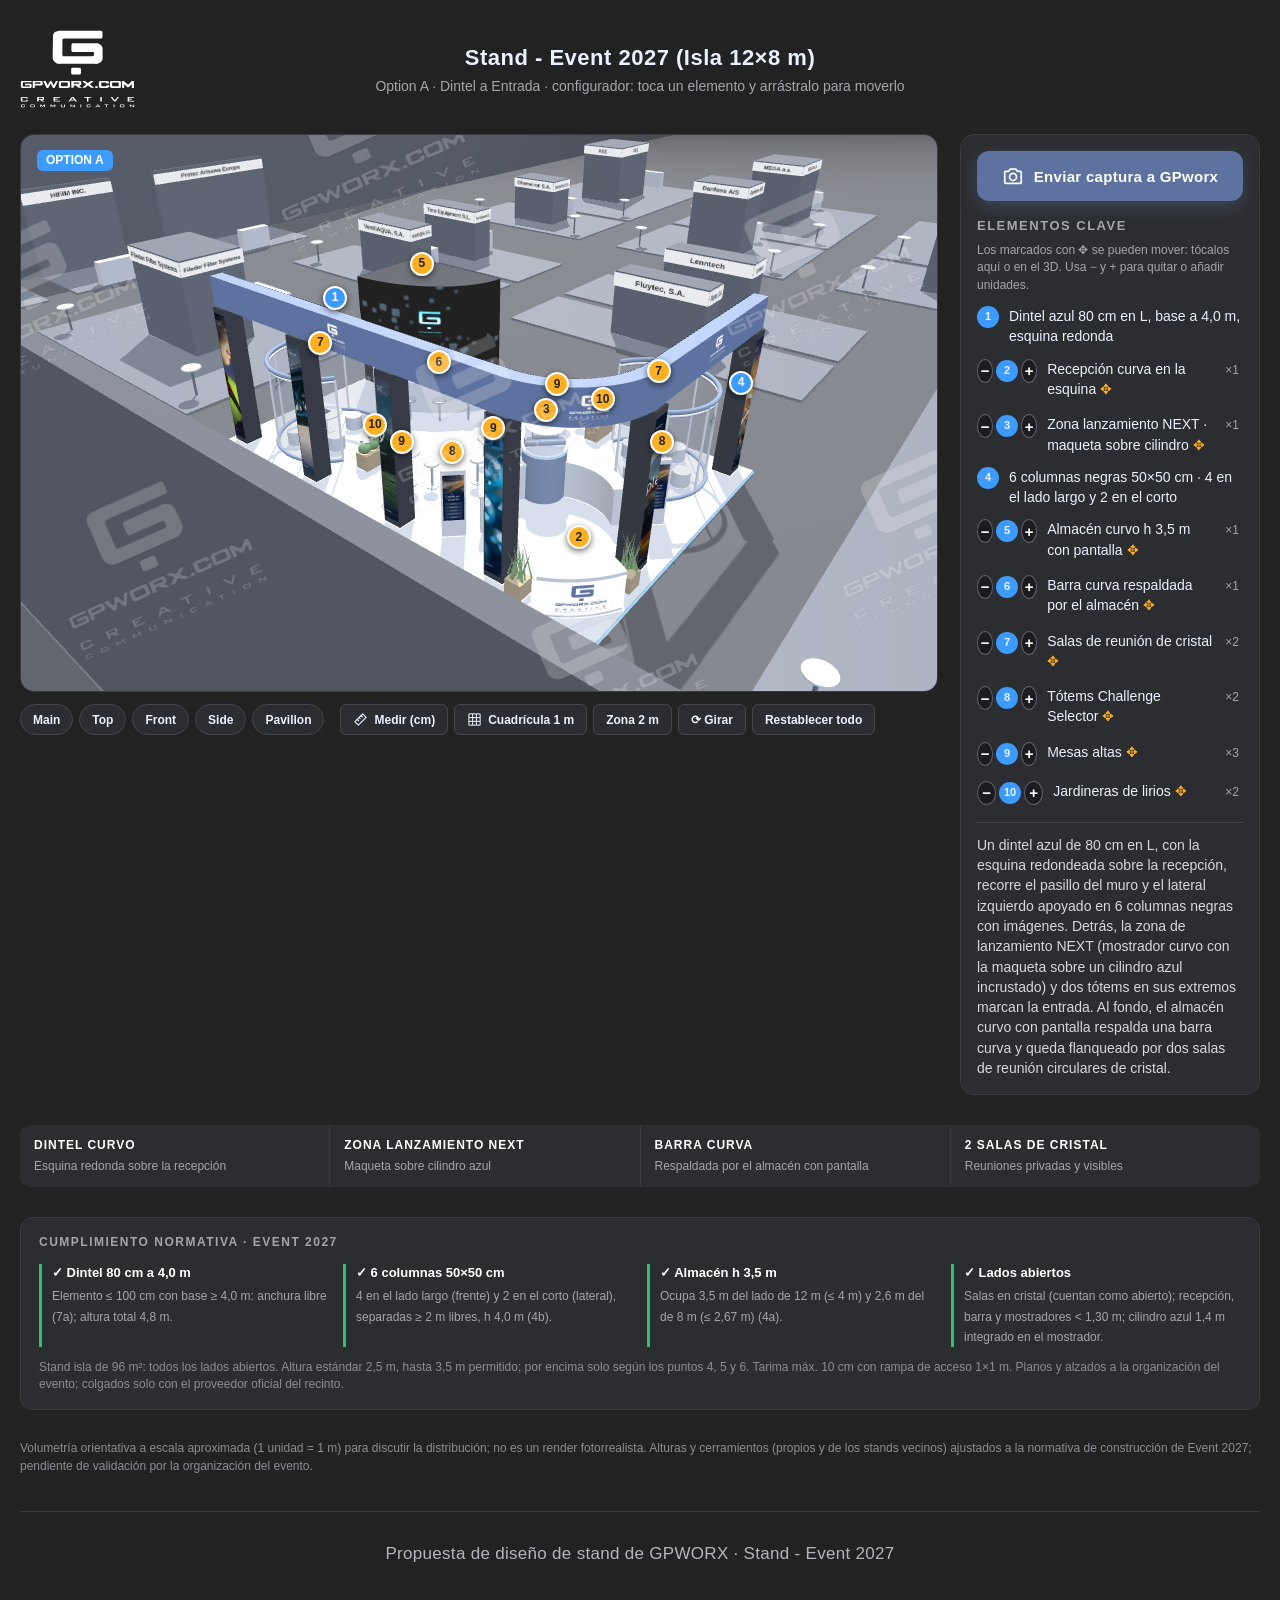
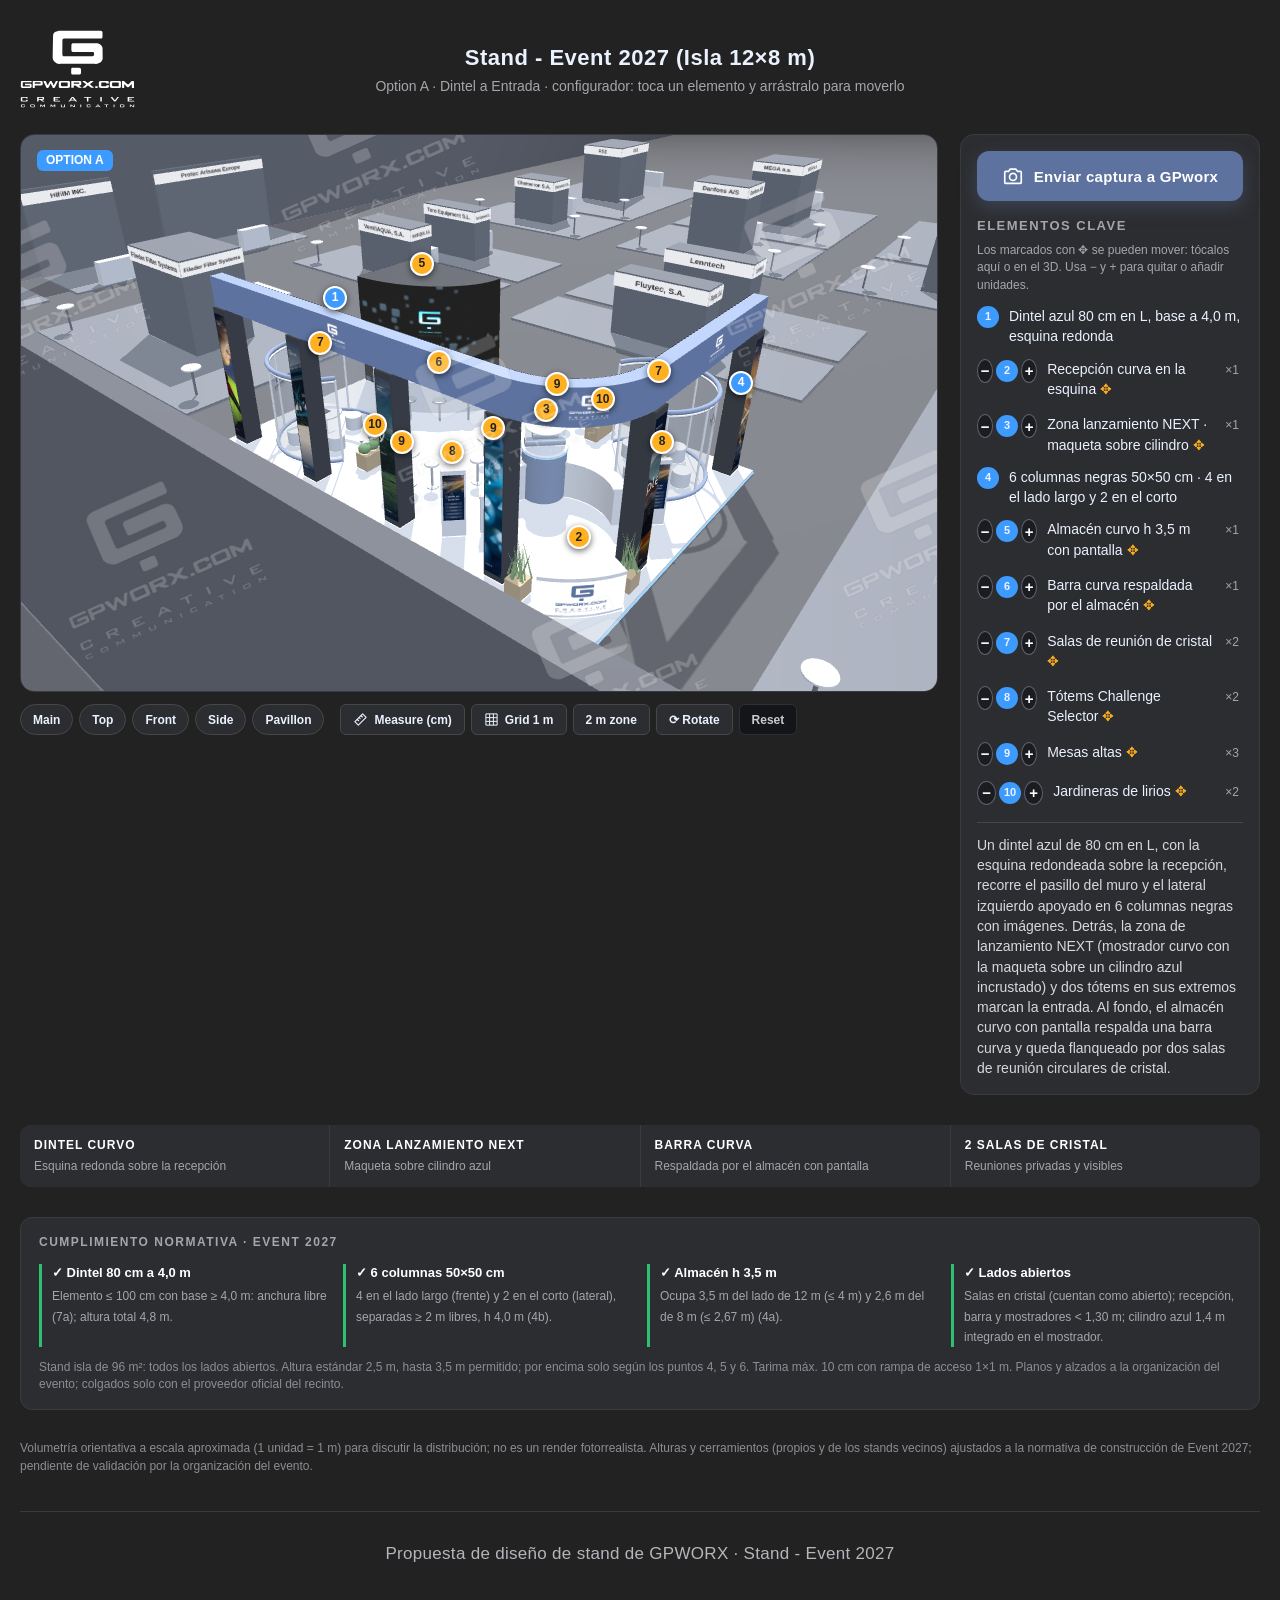
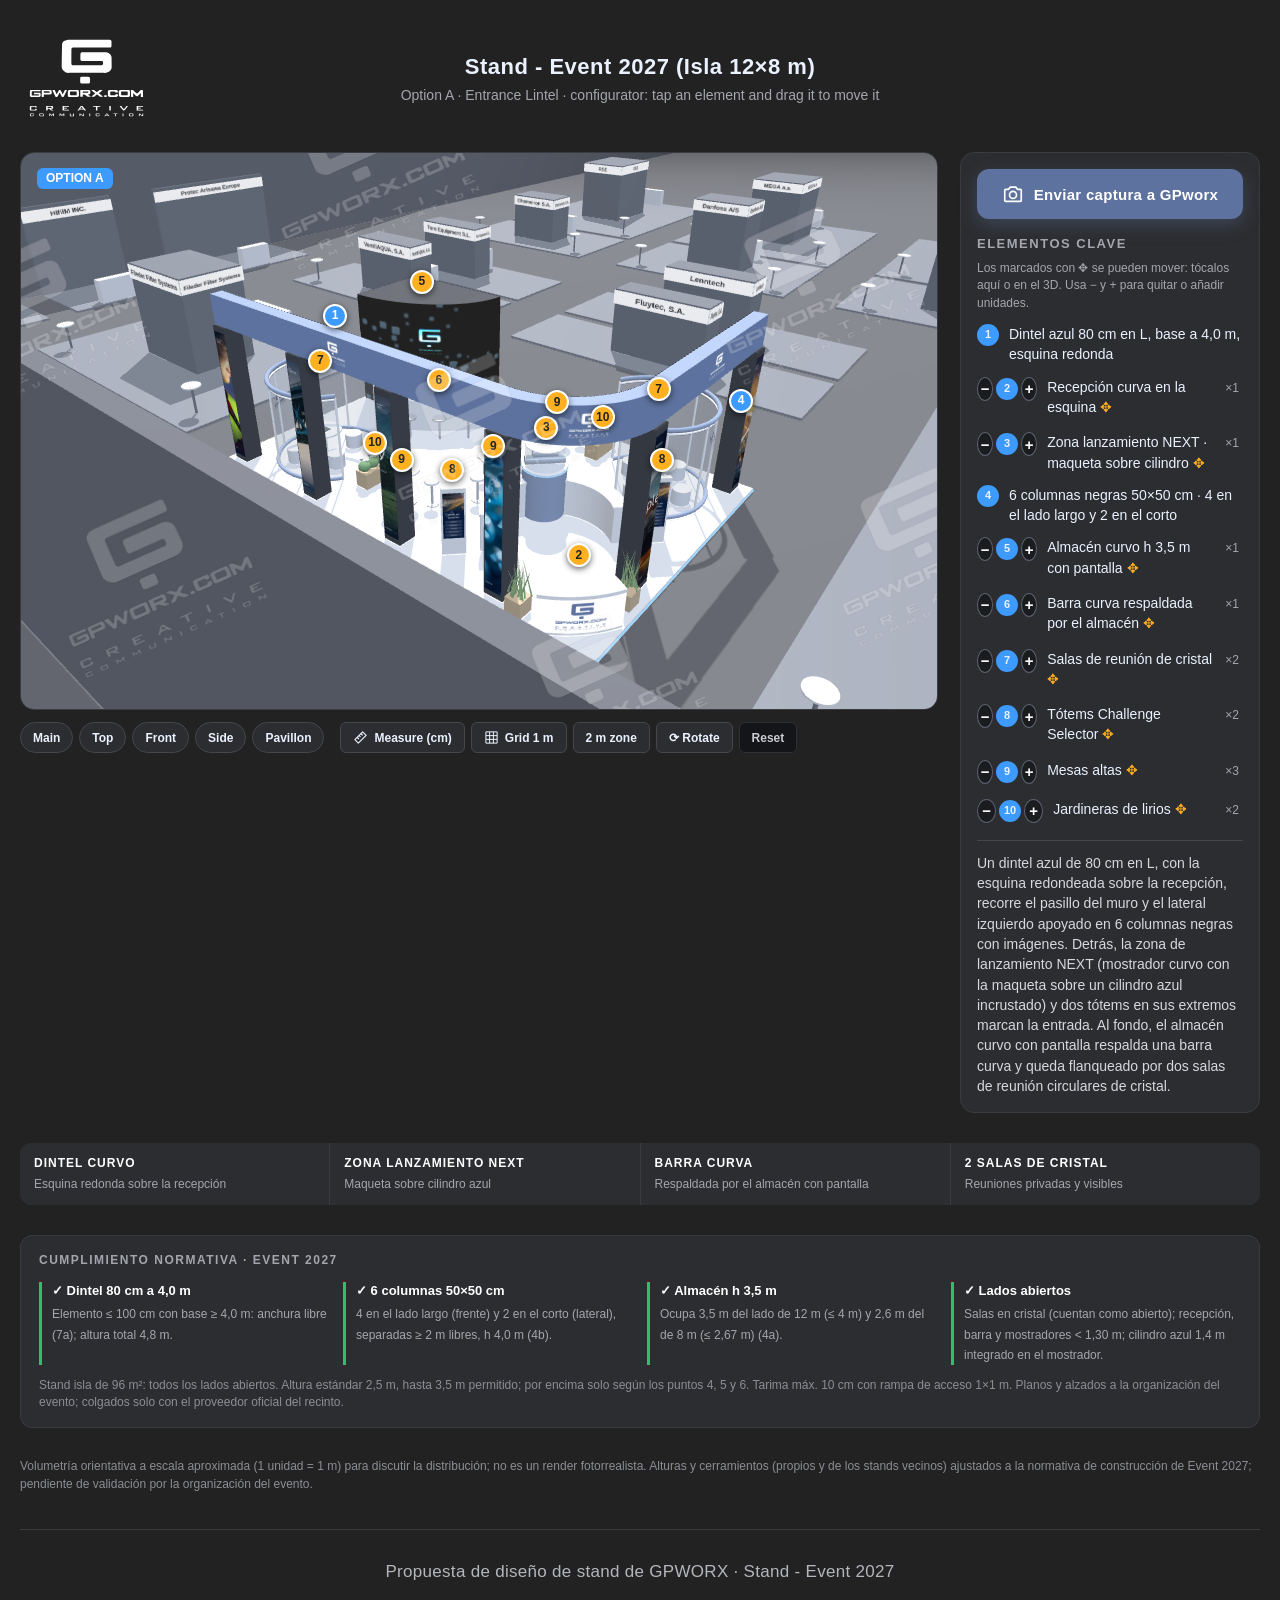
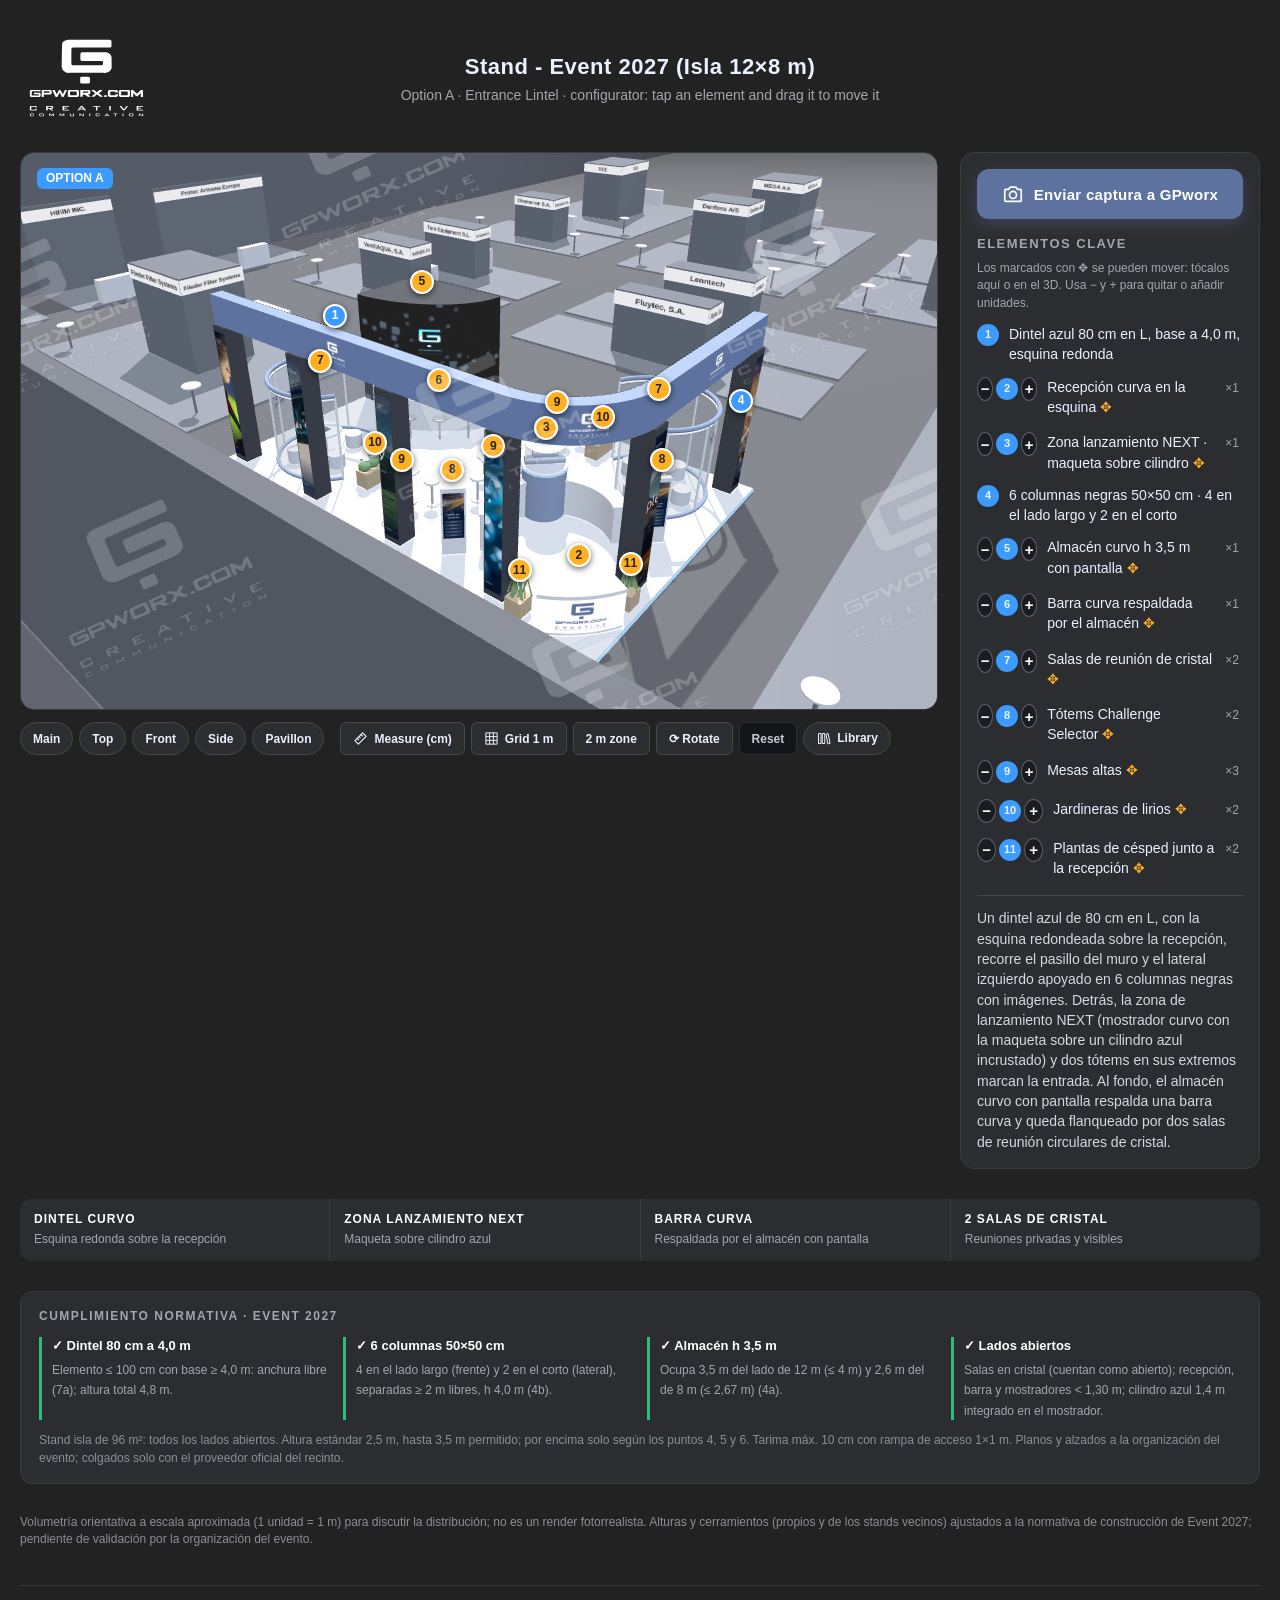
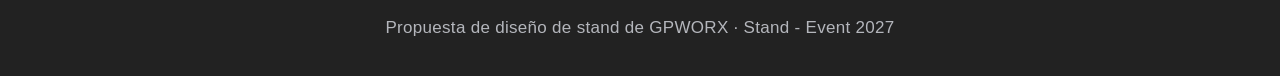
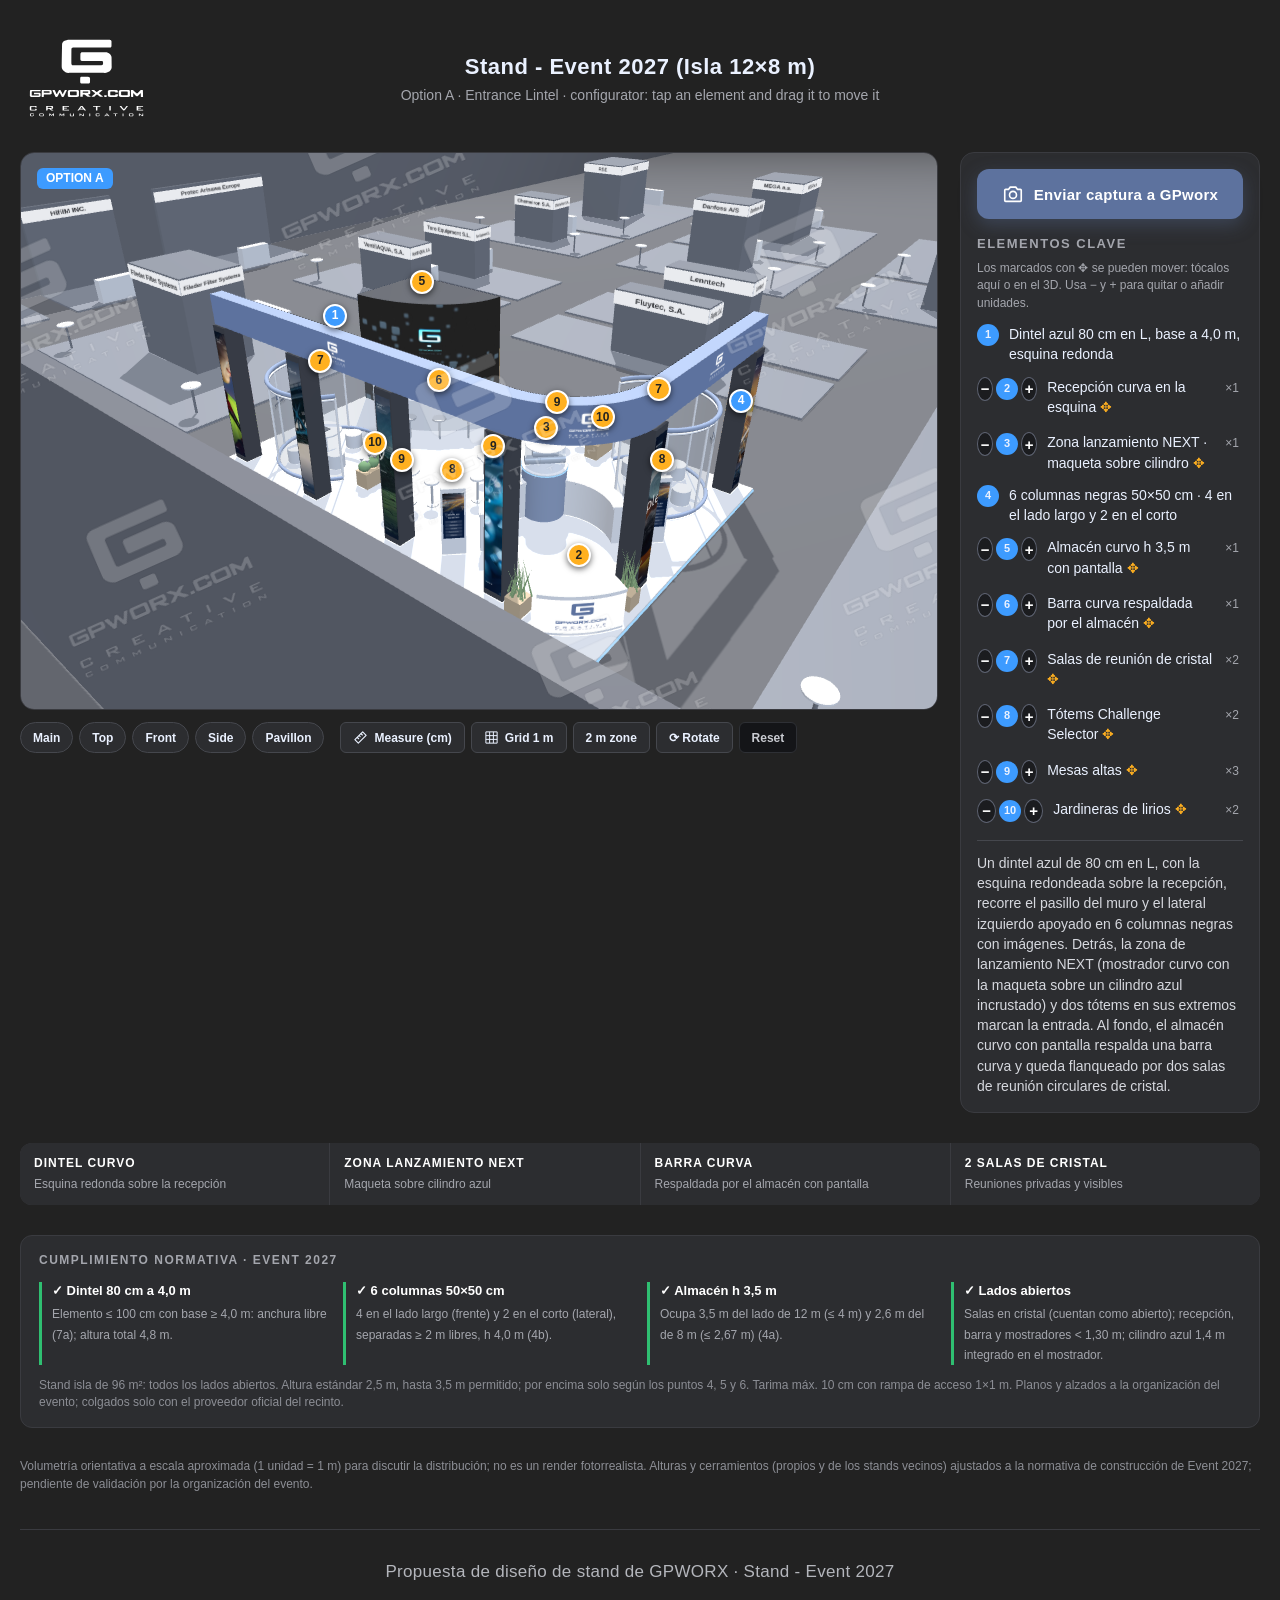
